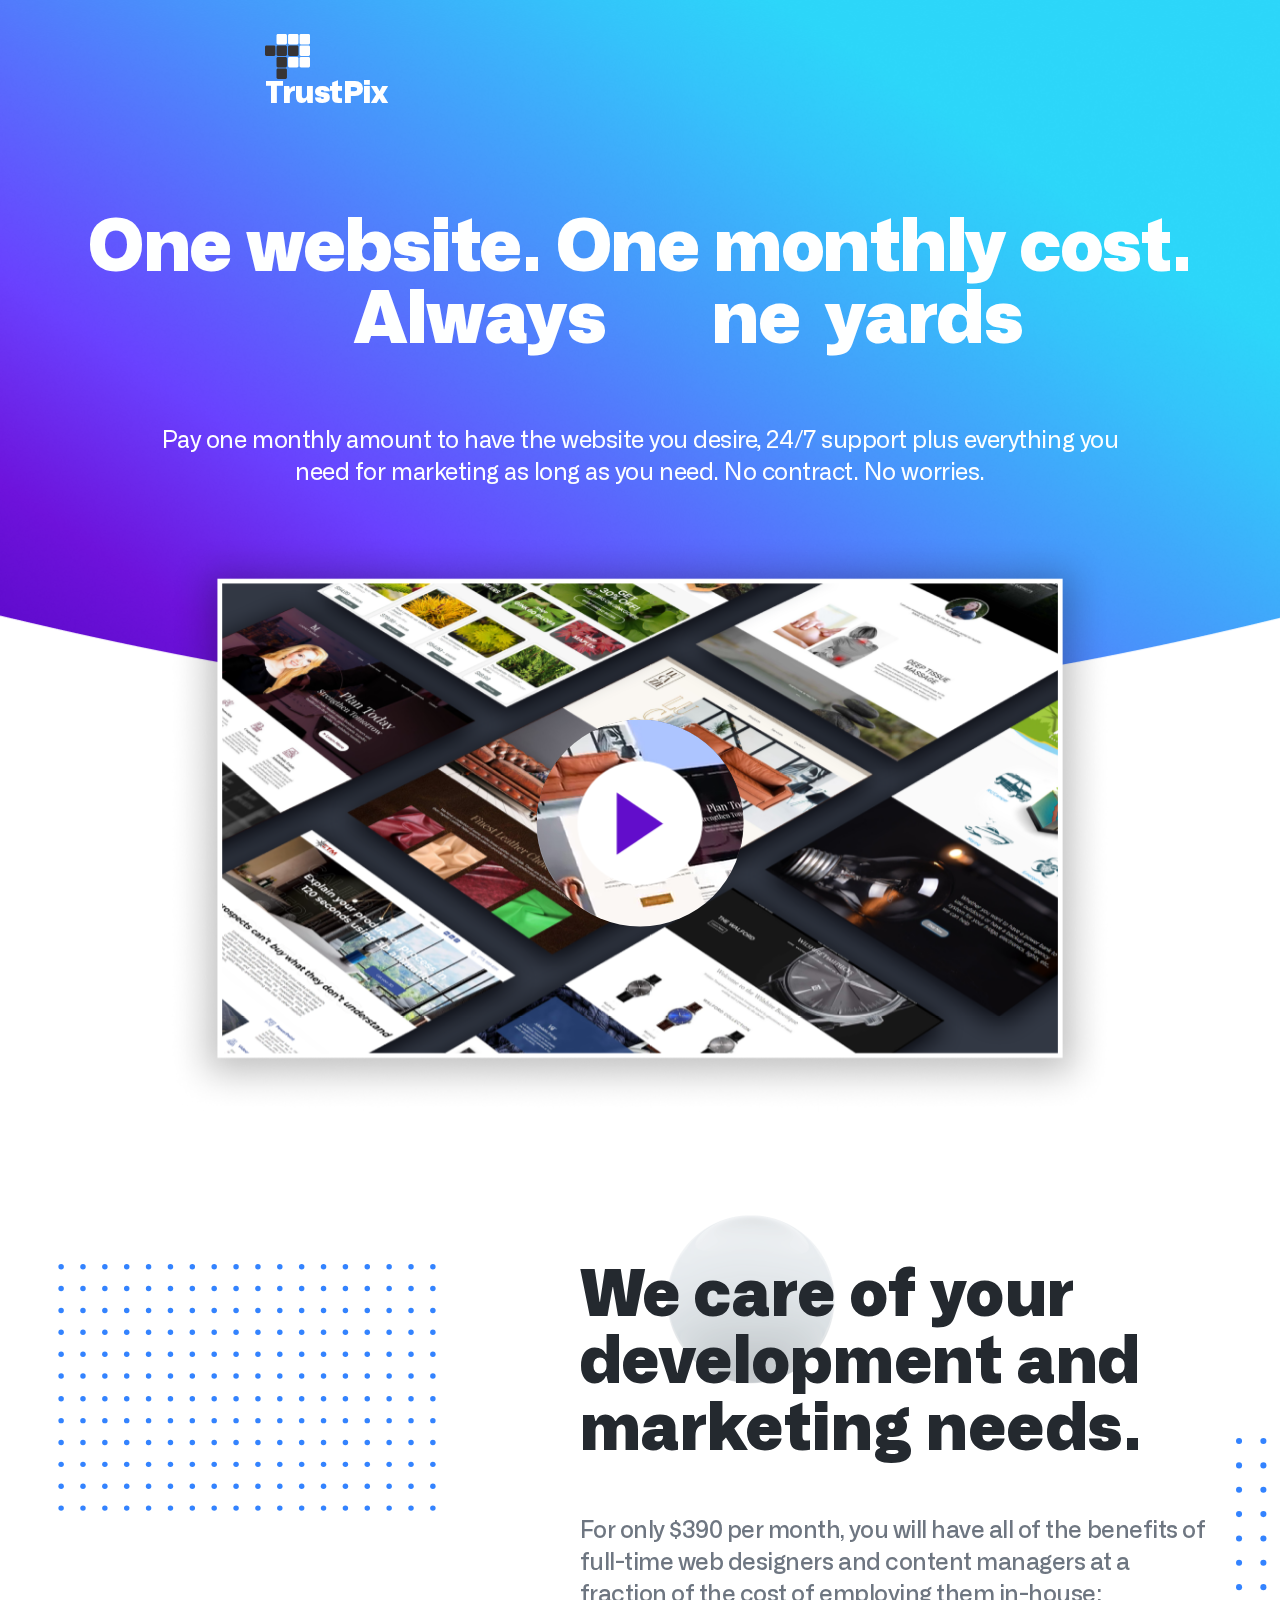
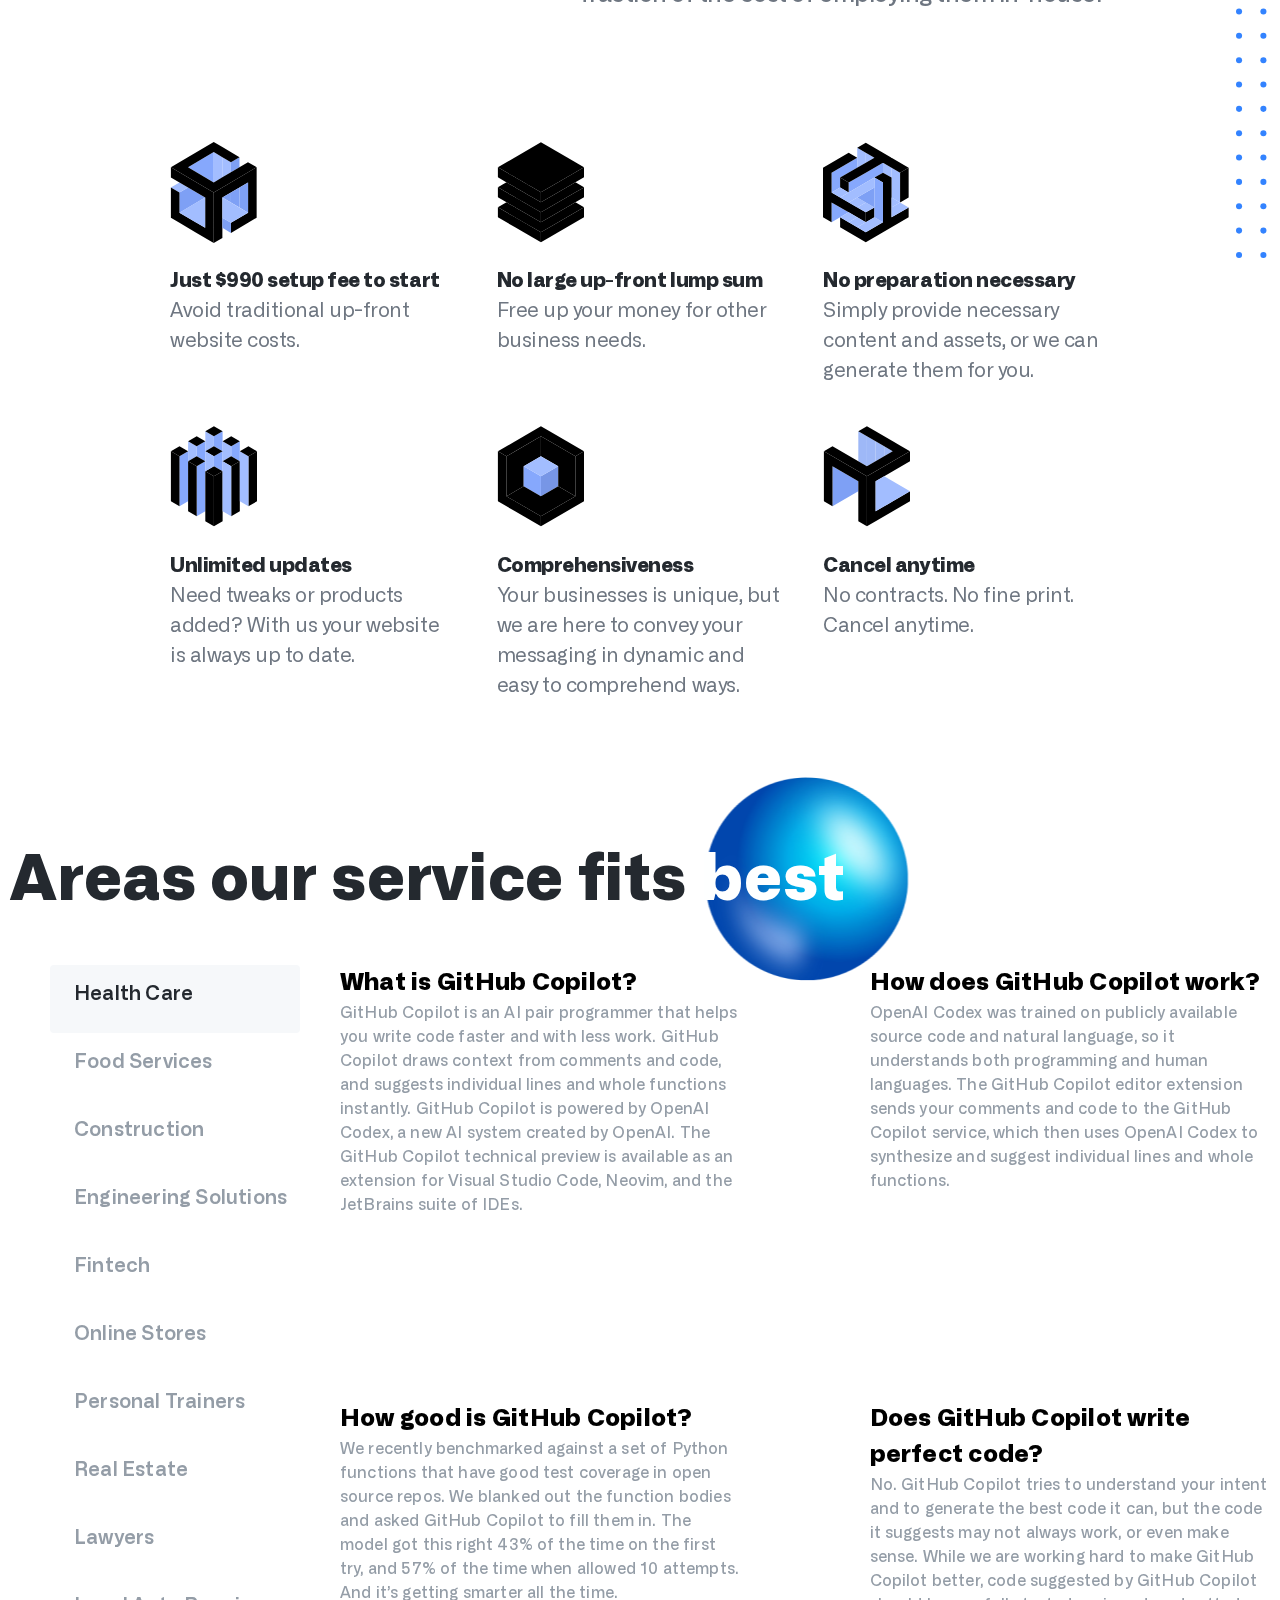
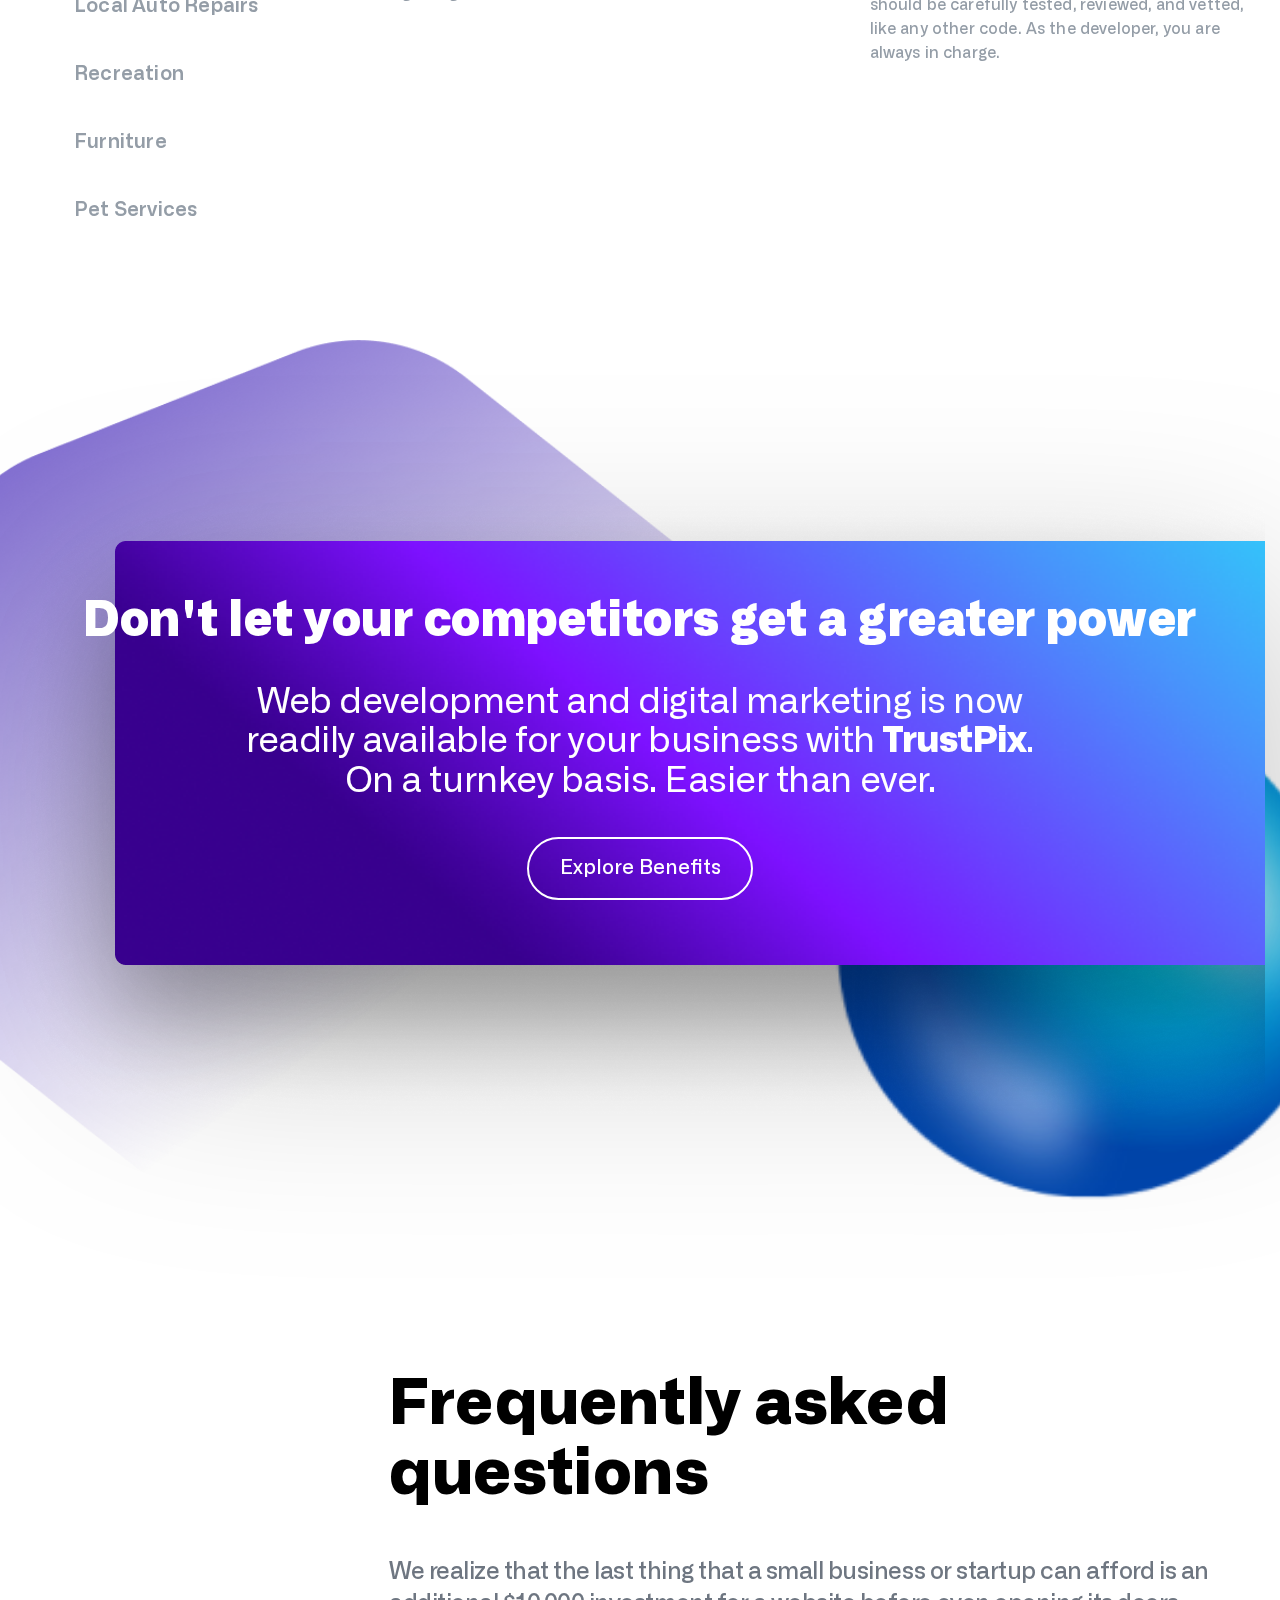
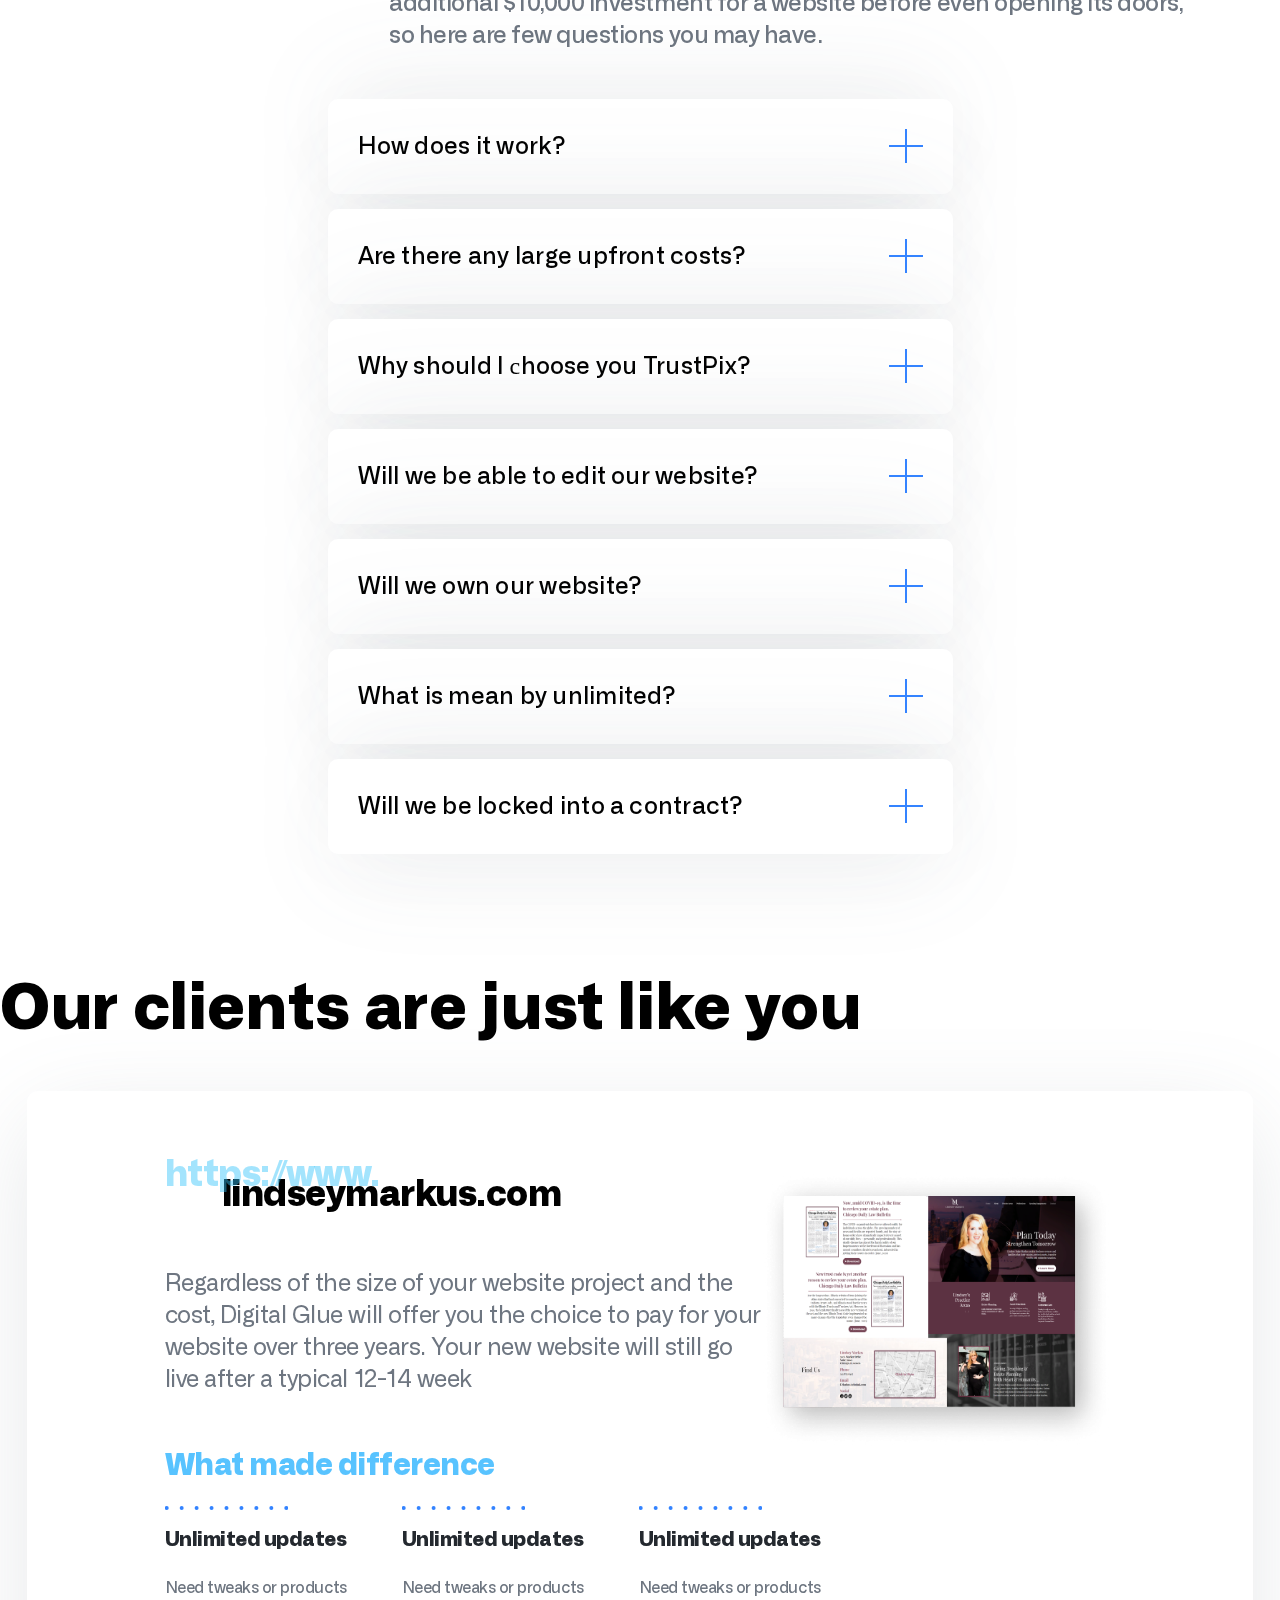
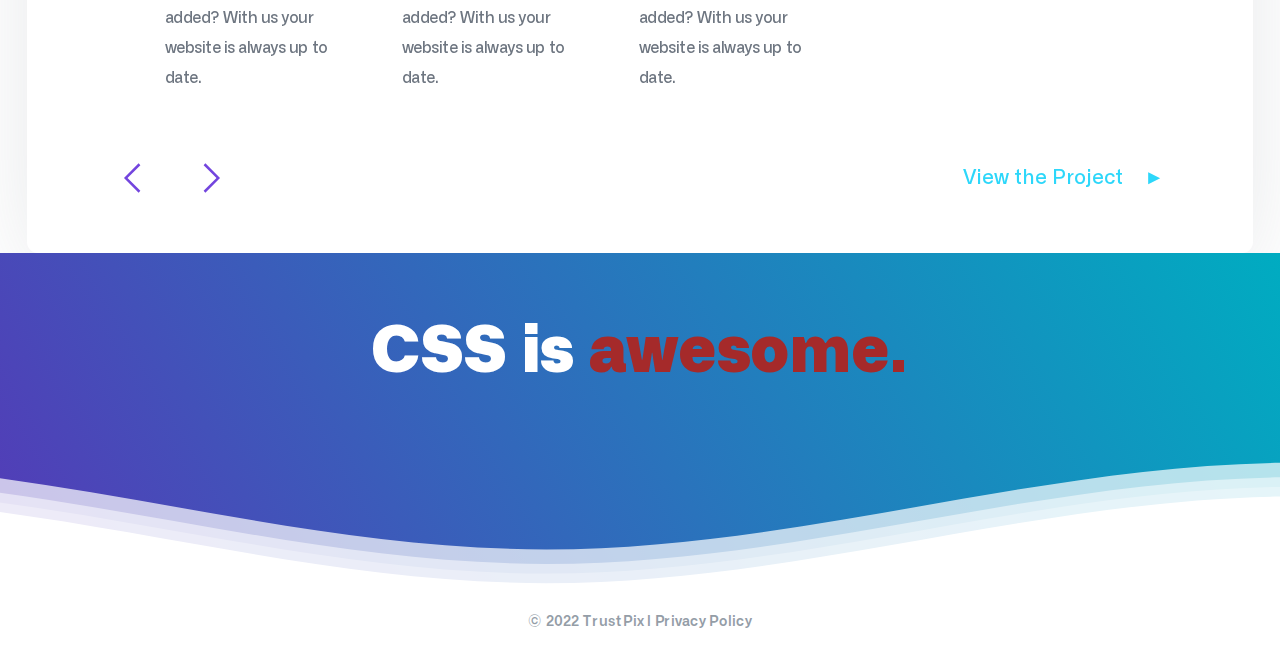
==== index.html @ edb2cc50 "dfghj" ====
<!DOCTYPE html>
<html lang="en">
  <head>
    <meta charset="UTF-8" />
    <meta http-equiv="X-UA-Compatible" content="IE=edge" />
    <meta name="viewport" content="width=device-width, initial-scale=1.0" />
    <title>Document</title>
    <link
      rel="stylesheet"
      href="https://cdnjs.cloudflare.com/ajax/libs/modern-normalize/0.6.0/modern-normalize.min.css"
    />
    <link rel="stylesheet" href="./css/main.min.css" />
  </head>
  <body>
    <header class="page-header">
      <div class="page-header__container">
        <div class="page-header__main-contain">
          <a href="./index.html" class="logo">
            <svg class="logo__icon" width="45" height="45">
              <use href="./images/icon.svg#icon-logo"></use>
            </svg>
            TrustPix
          </a>

          <div class="rotating-text">
            <h1 class="page-header__title">One website. One monthly cost.</h1>
            <p>
              <span class="word">The whole nine yards</span>
              <span class="word">Always close by</span>
              <span class="word">Smart, efficient and clean</span>
            </p>
          </div>
          <p class="page-header__text">
            Pay one monthly amount to have the website you desire, 24/7 support
            plus everything you need for marketing as long as you need. No
            contract. No worries.
          </p>
        </div>
      </div>
      <div class="loading illustration layers" data-speed="70">
        <div class="illustr">
          <img
            class="pleyer_img"
            src="./images/video1.png"
            alt="video"
            width="888"
            height="503"
          />
          <div class="marginator">
            <img class="btnImg" src="./images/btnPlay.png" alt="" />
            <div class="over_play" onclick="openVideo()"></div>
            <div class="p-wrapper">
              <div class="layer layer--overlay"></div>
              <div class="preview">
                <video
                  id="preview-video"
                  class="preview__video"
                  src="./video/play.m4v"
                  autoplay
                  loop
                  muted
                ></video>
                <!-- <div class="bg_play"></div> -->
                <div class="preview__inner">
                  <a class="player">
                    <div class="item">
                      <span class="item__play"> </span>
                    </div>
                  </a>
                </div>
              </div>
            </div>
          </div>
        </div>
      </div>
    </header>

    <main>
      <section class="description layer" data-speed="140">
        <div class="description__container">
          <div class="description__first">
            <img
              class="description__point-first"
              src="./images/points2.svg"
              alt=""
              width="420"
              height="247"
            />
            <!-- <svg class="description__point-first" width="16px" height="12px">
               <use href="./images/points1.svg"></use>
              </svg> -->
            <div class="description__text-contain">
              <h2 class="description__title">
                We care of your development and marketing needs.
              </h2>
              <p class="description__text">
                For only $390 per month, you will have all of the benefits of
                full-time web designers and content managers at a fraction of
                the cost of employing them in-house:
              </p>
            </div>
            <img
              class="description__point-sec"
              src="./images/points1.svg"
              alt=""
            />
            <!-- <svg class="description__point-sec"></svg> -->
          </div>
          <div class="description__list-contain">
            <ul class="description__list">
              <li class="description__item">
                <svg class="description__item__picture" width="87" height="101">
                  <use href="./images/icon.svg#icon-Group1"></use>
                </svg>
                <h3 class="description__item__title">
                  Just $990 setup fee to start
                </h3>
                <p class="description__item__text">
                  Avoid traditional up-front website costs.
                </p>
              </li>
              <li class="description__item">
                <svg class="description__item__picture" width="87" height="101">
                  <use href="./images/icon.svg#icon-Group2"></use>
                </svg>
                <h3 class="description__item__title">
                  No large up-front lump sum
                </h3>
                <p class="description__item__text">
                  Free up your money for other business needs.
                </p>
              </li>
              <li class="description__item">
                <svg class="description__item__picture" width="87" height="101">
                  <use href="./images/icon.svg#icon-Group3"></use>
                </svg>
                <h3 class="description__item__title">
                  No preparation necessary
                </h3>
                <p class="description__item__text">
                  Simply provide necessary content and assets, or we can
                  generate them for you.
                </p>
              </li>
              <li class="description__item">
                <svg class="description__item__picture" width="90" height="106">
                  <use href="./images/icon.svg#icon-Group4"></use>
                </svg>
                <h3 class="description__item__title">Unlimited updates</h3>
                <p class="description__item__text">
                  Need tweaks or products added? With us your website is always
                  up to date.
                </p>
              </li>
              <li class="description__item">
                <svg class="description__item__picture" width="87" height="101">
                  <use href="./images/icon.svg#icon-Group5"></use>
                </svg>
                <h3 class="description__item__title">Comprehensiveness</h3>
                <p class="description__item__text">
                  Your businesses is unique, but we are here to convey your
                  messaging in dynamic and easy to comprehend ways.
                </p>
              </li>
              <li class="description__item">
                <svg class="description__item__picture" width="87" height="101">
                  <use href="./images/icon.svg#icon-Group6"></use>
                </svg>
                <h3 class="description__item__title">Cancel anytime</h3>
                <p class="description__item__text">
                  No contracts. No fine print. Cancel anytime.
                </p>
              </li>
            </ul>
          </div>
        </div>
      </section>
      <section class="service">
        <div class="service__container">
          <h2 class="service__title">
            Areas our service fits <span>best</span>
          </h2>
          <div class="service__content">
            <ul class="service__list">
              <li id="Health" class="service__item service__item__current">
                Health Care
              </li>
              <li id="Food" class="service__item">Food Services</li>
              <li id="Construction" class="service__item">Construction</li>
              <li id="Engineering" class="service__item">
                Engineering Solutions
              </li>
              <li id="Fintech" class="service__item">Fintech</li>
              <li id="Online" class="service__item">Online Stores</li>
              <li id="Personal" class="service__item">Personal Trainers</li>
              <li id="Real" class="service__item">Real Estate</li>
              <li id="Lawyers" class="service__item">Lawyers</li>
              <li id="Local" class="service__item">Local Auto Repairs</li>
              <li id="Recreation" class="service__item">Recreation</li>
              <li id="Furniture" class="service__item">Furniture</li>
              <li id="Pet" class="service__item">Pet Services</li>
            </ul>
            <ul
              id="HealthList"
              class="service__content__list service__content__list__active"
            >
              <li class="service__content__item">
                <h3 class="service__content__title">What is GitHub Copilot?</h3>
                <p class="service__content__text">
                  GitHub Copilot is an AI pair programmer that helps you write
                  code faster and with less work. GitHub Copilot draws context
                  from comments and code, and suggests individual lines and
                  whole functions instantly. GitHub Copilot is powered by OpenAI
                  Codex, a new AI system created by OpenAI. The GitHub Copilot
                  technical preview is available as an extension for Visual
                  Studio Code, Neovim, and the JetBrains suite of IDEs.
                </p>
              </li>
              <li class="service__content__item">
                <h3 class="service__content__title">
                  How does GitHub Copilot work?
                </h3>
                <p class="service__content__text">
                  OpenAI Codex was trained on publicly available source code and
                  natural language, so it understands both programming and human
                  languages. The GitHub Copilot editor extension sends your
                  comments and code to the GitHub Copilot service, which then
                  uses OpenAI Codex to synthesize and suggest individual lines
                  and whole functions.
                </p>
              </li>
              <li class="service__content__item">
                <h3 class="service__content__title">
                  How good is GitHub Copilot?
                </h3>
                <p class="service__content__text">
                  We recently benchmarked against a set of Python functions that
                  have good test coverage in open source repos. We blanked out
                  the function bodies and asked GitHub Copilot to fill them in.
                  The model got this right 43% of the time on the first try, and
                  57% of the time when allowed 10 attempts. And it’s getting
                  smarter all the time.
                </p>
              </li>
              <li class="service__content__item">
                <h3 class="service__content__title">
                  Does GitHub Copilot write perfect code?
                </h3>
                <p class="service__content__text">
                  No. GitHub Copilot tries to understand your intent and to
                  generate the best code it can, but the code it suggests may
                  not always work, or even make sense. While we are working hard
                  to make GitHub Copilot better, code suggested by GitHub
                  Copilot should be carefully tested, reviewed, and vetted, like
                  any other code. As the developer, you are always in charge.
                </p>
              </li>
            </ul>
            <ul id="FoodList" class="service__content__list">
              <li class="service__content__item">
                <h3 class="service__content__title">What is GitHub Copilot?</h3>
                <p class="service__content__text">
                  GitHub Copilot is an AI pair programmer that helps you write
                  code faster and with less work. GitHub Copilot draws context
                  from comments and code, and suggests individual lines and
                  whole functions instantly. GitHub Copilot is powered by OpenAI
                  Codex, a new AI system created by OpenAI. The GitHub Copilot
                  technical preview is available as an extension for Visual
                  Studio Code, Neovim, and the JetBrains suite of IDEs.
                </p>
              </li>
            </ul>
            <ul id="ConstructionList" class="service__content__list">
              <li class="service__content__item">
                <h3 class="service__content__title">What is GitHub Copilot?</h3>
                <p class="service__content__text">
                  Gjjjjjjjjjjjjjjjjjjjjjjjjjjjjjjjjjjjjjjjjjjjjjjjjjjjjjjjjjjjjjjjjjjjjjjjjjjjjjjjjjjjjjjjjjjjjjjjjjjjjjjjjjjjjjjjjjjjjjjjjjjjjjjjjjjjjjjjjjjjjj
                  AI system created by OpenAI. The GitHub Copilot technical
                  preview is available as an extension for Visual Studio Code,
                  Neovim, and the JetBrains suite of IDEs.
                </p>
              </li>
            </ul>
            <ul id="EngineeringList" class="service__content__list">
              <li class="service__content__item">
                <h3 class="service__content__title">What is GitHub Copilot?</h3>
                <p class="service__content__text">
                  Gjjjjjjjjjjjjjjjjjjjjjjjjjjjjjjjjjjjjjjjjjjjjjjjjjjjjjjjjjjjjjjjjjjjjjjjjjjjjjjjjjjjjjjjjjjjjjjjjjjjjjjjjjjjjjjjjjjjjjjjjjjjjjjjjjjjjjjjjjjjjj
                  AI system created by OpenAI. The GitHub Copilot technical
                  preview is available as an extension for Visual Studio Code,
                  Neovim, and the JetBrains suite of IDEs.
                </p>
              </li>
            </ul>
            <ul id="FintechList" class="service__content__list">
              <li class="service__content__item">
                <h3 class="service__content__title">What is GitHub Copilot?</h3>
                <p class="service__content__text"></p>
              </li>
            </ul>
            <ul id="OnlineList" class="service__content__list">
              <li class="service__content__item">
                <h3 class="service__content__title">What is GitHub Copilot?</h3>
                <p class="service__content__text"></p>
              </li>
            </ul>
            <ul id="PersonalList" class="service__content__list">
              <li class="service__content__item">
                <h3 class="service__content__title">What is GitHub Copilot?</h3>
                <p class="service__content__text"></p>
              </li>
            </ul>
            <ul id="RealList" class="service__content__list">
              <li class="service__content__item">
                <h3 class="service__content__title">What is GitHub Copilot?</h3>
                <p class="service__content__text"></p>
              </li>
            </ul>
            <ul id="LawyersList" class="service__content__list">
              <li class="service__content__item">
                <h3 class="service__content__title">What is GitHub Copilot?</h3>
                <p class="service__content__text"></p>
              </li>
            </ul>
            <ul id="LocalList" class="service__content__list">
              <li class="service__content__item">
                <h3 class="service__content__title">What is GitHub Copilot?</h3>
                <p class="service__content__text"></p>
              </li>
            </ul>
            <ul id="RecreationList" class="service__content__list">
              <li class="service__content__item">
                <h3 class="service__content__title">What is GitHub Copilot?</h3>
                <p class="service__content__text"></p>
              </li>
            </ul>
            <ul id="FurnitureList" class="service__content__list">
              <li class="service__content__item">
                <h3 class="service__content__title">What is GitHub Copilot?</h3>
                <p class="service__content__text"></p>
              </li>
            </ul>
            <ul id="PetList" class="service__content__list">
              <li class="service__content__item">
                <h3 class="service__content__title">What is GitHub Copilot?</h3>
                <p class="service__content__text"></p>
              </li>
            </ul>
          </div>
        </div>
      </section>
      <section class="competitors">
        <div class="competitors__container">
          <div class="competitors__baner">
            <h2 class="competitors_title">
              Don't let your competitors get a greater power
            </h2>
            <p class="competitors__text">
              Web development and digital marketing is now readily available for
              your business with <span>TrustPix</span>. On a turnkey basis.
              Easier than ever.
            </p>
            <button class="competitors__btn">Explore Benefits</button>
          </div>
        </div>
        <div class="banner__overlay"></div>
      </section>
      <section class="questions">
        <div class="questions__container">
          <div class="questions__text-contain">
            <h2 class="questions__title">Frequently asked questions</h2>
            <p class="questions__text">
              We realize that the last thing that a small business or startup
              can afford is an additional $10,000 investment for a website
              before even opening its doors, so here are few questions you may
              have.
            </p>
          </div>
          <ul class="questions__list">
            <li class="questions__item">
              <div class="questions__item__btn-contain">
                <h3 class="questions__item__text">How does it work?</h3>
                <button class="questions__item__btn">
                  <img
                    class="questions__item__btn__icon"
                    width="34"
                    height="34"
                    src="./images/Group_99.svg"
                    alt="btn"
                  />
                </button>
              </div>
              <p class="questions__item__content">
                Regardless of the size of your website project and the cost,
                Digital Glue will offer you the choice to pay for your website
                over three years. Your new website will still go live after a
                typical 12-14 week project timeline, but you have the option to
                spread payment over a three year period.
              </p>
            </li>
            <li class="questions__item">
              <div class="questions__item__btn-contain">
                <h3 class="questions__item__text">
                  Are there any large upfront costs?
                </h3>
                <button class="questions__item__btn">
                  <img
                    class="questions__item__btn__icon"
                    width="34"
                    height="34"
                    src="./images/Group_99.svg"
                    alt="btn"
                  />
                </button>
              </div>
              <p class="questions__item__content">
                There are no surprise upfront costs. All we ask in the first
                month is a one-off additional fee of 100% your first monthly
                payment. This is to cover our time and associated costs to set
                up the contract, billing schedule and project planning.
              </p>
            </li>
            <li class="questions__item">
              <div class="questions__item__btn-contain">
                <h3 class="questions__item__text">
                  Why should I сhoose you TrustPix?
                </h3>
                <button class="questions__item__btn">
                  <img
                    class="questions__item__btn__icon"
                    width="34"
                    height="34"
                    src="./images/Group_99.svg"
                    alt="btn"
                  />
                </button>
              </div>
              <p class="questions__item__content">
                Selecting a web design company can be a difficult task because
                of complexity, and also some companies add unexpected hidden
                costs throughout the process. With TrustPix you could get
                everything you need, including marketing services, for a
                fraction of the regular industry price.
              </p>
            </li>
            <li class="questions__item">
              <div class="questions__item__btn-contain">
                <h3 class="questions__item__text">
                  Will we be able to edit our website?
                </h3>
                <button class="questions__item__btn">
                  <img
                    class="questions__item__btn__icon"
                    width="34"
                    height="34"
                    src="./images/Group_99.svg"
                    alt="btn"
                  />
                </button>
              </div>
              <p class="questions__item__content">
                Yes. But why should you? Unlimited edits are included in our
                monthly plans. Simply shoot us a message, and we'll make your
                updates for you.
              </p>
            </li>
            <li class="questions__item">
              <div class="questions__item__btn-contain">
                <h3 class="questions__item__text">Will we own our website?</h3>
                <button class="questions__item__btn">
                  <img
                    class="questions__item__btn__icon"
                    width="34"
                    height="34"
                    src="./images/Group_99.svg"
                    alt="btn"
                  />
                </button>
              </div>
              <p class="questions__item__content">
                Yes! Unlike Wix and other DIY website builders, you own your
                website. Should you decide to cancel your subscription further
                down the road, we can export your data and we'll even set it up
                on your new host if you need us to. Plus, you own all rights to
                the provided designs and content.
              </p>
            </li>
            <li class="questions__item">
              <div class="questions__item__btn-contain">
                <h3 class="questions__item__text">
                  What is mean by unlimited?
                </h3>
                <button class="questions__item__btn">
                  <img
                    class="questions__item__btn__icon"
                    width="34"
                    height="34"
                    src="./images/Group_99.svg"
                    alt="btn"
                  />
                </button>
              </div>
              <p class="questions__item__content">
                Yes! Unlike Wix and other DIY website builders, you own your
                website. Should you decide to cancel your subscription further
                down the road, we can export your data and we'll even set it up
                on your new host if you need us to. Plus, you own all rights to
                the provided designs and content.
              </p>
            </li>
            <li class="questions__item">
              <div class="questions__item__btn-contain">
                <h3 class="questions__item__text">
                  Will we be locked into a contract?
                </h3>
                <button class="questions__item__btn">
                  <img
                    class="questions__item__btn__icon"
                    width="34"
                    height="34"
                    src="./images/Group_99.svg"
                    alt="btn"
                  />
                </button>
              </div>
              <p class="questions__item__content">
                No. Our plans are paid monthly, with the first payment delayed
                30 days from when you complete the activation process. We make
                it simple to start and stop your service at any time.
              </p>
            </li>
          </ul>
        </div>
      </section>
      <section class="clients">
        <div class="clients__container">
          <h2 class="questions__title">Our clients are just like you</h2>
          <div class="clients__baner">
            <div class="slider">
              <div class="client__slide" data-src="https://lindseymarkus.com">
                <div class="clients__baner__content">
                  <div class="clients__baner__text-contain">
                    <a
                      class="clients__baner__link"
                      href="https://lindseymarkus.com"
                      >lindseymarkus.com</a
                    >
                    <p class="clients__baner__description">
                      Regardless of the size of your website project and the cost,
                      Digital Glue will offer you the choice to pay for your
                      website over three years. Your new website will still go
                      live after a typical 12-14 week
                    </p>
                    <h3 class="clients__baner__title">What made difference</h3>
                  </div>
                  <div class="img__container" id="img_container">
                    <img
                      class="animate-img first-img"
                      src="./images/img11.png"
                      alt="baner1"
                      width="423"
                      height="275"
                    />
                    <img
                      class="animate-img sec-img"
                      src="./images/img12.png"
                      alt="baner2"
                    />
                  </div>
                </div>
  
                <ul class="clients__list">
                  <li class="clients__item">
                    <h4 class="clients__item__name">Unlimited updates</h4>
                    <p class="clients__item__descriptions">
                      Need tweaks or products added? With us your website is
                      always up to date.
                    </p>
                  </li>
                  <li class="clients__item">
                    <h4 class="clients__item__name">Unlimited updates</h4>
                    <p class="clients__item__descriptions">
                      Need tweaks or products added? With us your website is
                      always up to date.
                    </p>
                  </li>
                  <li class="clients__item">
                    <h4 class="clients__item__name">Unlimited updates</h4>
                    <p class="clients__item__descriptions">
                      Need tweaks or products added? With us your website is
                      always up to date.
                    </p>
                  </li>
                </ul>
              </div>
              <div class="client__slide" data-src="https://wilshiretime.com">
                <div class="clients__baner__content">
                  <div class="clients__baner__text-contain">
                    <a 
                      class="clients__baner__link"
                      href="https://wilshiretime.com"
                      >wilshiretime.com</a
                    >
                    <p class="clients__baner__description">
                      Regardless of the size of your website project and the cost,
                      Digital Glue will offer you the choice to pay for your
                      website over three years. Your new website will still go
                      live after a typical 12-14 week
                    </p>
                    <h3 class="clients__baner__title">What made difference</h3>
                  </div>
                  <div class="img__container" id="img_container">
                    <img
                      class="animate-img first-img"
                      src="./images/img21.png"
                      alt="baner1"
                      width="423"
                      height="275"
                    />
                    <img
                      class="animate-img sec-img"
                      src="./images/img22.png"
                      alt="baner2"
                    />
                  </div>
                </div>
  
                <ul class="clients__list">
                  <li class="clients__item">
                    <h4 class="clients__item__name">Unlimited updates</h4>
                    <p class="clients__item__descriptions">
                      Need tweaks or products added? With us your website is
                      always up to date.
                    </p>
                  </li>
                  <li class="clients__item">
                    <h4 class="clients__item__name">Unlimited updates</h4>
                    <p class="clients__item__descriptions">
                      Need tweaks or products added? With us your website is
                      always up to date.
                    </p>
                  </li>
                  <li class="clients__item">
                    <h4 class="clients__item__name">Unlimited updates</h4>
                    <p class="clients__item__descriptions">
                      Need tweaks or products added? With us your website is
                      always up to date.
                    </p>
                  </li>
                </ul>
              </div>
              <div class="client__slide" data-src="https://mysolarbrick.com">
                <div class="clients__baner__content">
                  <div class="clients__baner__text-contain">
                    <a
                      class="clients__baner__link"
                      href="https://mysolarbrick.com"
                      >mysolarbrick.com</a
                    >
                    <p class="clients__baner__description">
                      Regardless of the size of your website project and the cost,
                      Digital Glue will offer you the choice to pay for your
                      website over three years. Your new website will still go
                      live after a typical 12-14 week
                    </p>
                    <h3 class="clients__baner__title">What made difference</h3>
                  </div>
                  <div class="img__container" id="img_container">
                    <img
                      class="animate-img first-img"
                      src="./images/img31.png"
                      alt="baner1"
                      width="423"
                      height="275"
                    />
                    <img
                      class="animate-img sec-img"
                      src="./images/img32.png"
                      alt="baner2"
                    />
                  </div>
                </div>
  
                <ul class="clients__list">
                  <li class="clients__item">
                    <h4 class="clients__item__name">Unlimited updates</h4>
                    <p class="clients__item__descriptions">
                      Need tweaks or products added? With us your website is
                      always up to date.
                    </p>
                  </li>
                  <li class="clients__item">
                    <h4 class="clients__item__name">Unlimited updates</h4>
                    <p class="clients__item__descriptions">
                      Need tweaks or products added? With us your website is
                      always up to date.
                    </p>
                  </li>
                  <li class="clients__item">
                    <h4 class="clients__item__name">Unlimited updates</h4>
                    <p class="clients__item__descriptions">
                      Need tweaks or products added? With us your website is
                      always up to date.
                    </p>
                  </li>
                </ul>
               
              </div>
              <div class="client__slide" data-src="https://romamassage.me">
                <div class="clients__baner__content">
                  <div class="clients__baner__text-contain">
                    <a 
                      class="clients__baner__link"
                      href="https://romamassage.me"
                      >romamassage.me</a
                    >
                    <p class="clients__baner__description">
                      Regardless of the size of your website project and the cost,
                      Digital Glue will offer you the choice to pay for your
                      website over three years. Your new website will still go
                      live after a typical 12-14 week
                    </p>
                    <h3 class="clients__baner__title">What made difference</h3>
                  </div>
                  <div class="img__container" id="img_container">
                    <img
                      class="animate-img first-img"
                      src="./images/img41.png"
                      alt="baner1"
                      width="423"
                      height="275"
                    />
                    <img
                      class="animate-img sec-img"
                      src="./images/img42.png"
                      alt="baner2"
                    />
                  </div>
                </div>
  
                <ul class="clients__list">
                  <li class="clients__item">
                    <h4 class="clients__item__name">Unlimited updates</h4>
                    <p class="clients__item__descriptions">
                      Need tweaks or products added? With us your website is
                      always up to date.
                    </p>
                  </li>
                  <li class="clients__item">
                    <h4 class="clients__item__name">Unlimited updates</h4>
                    <p class="clients__item__descriptions">
                      Need tweaks or products added? With us your website is
                      always up to date.
                    </p>
                  </li>
                  <li class="clients__item">
                    <h4 class="clients__item__name">Unlimited updates</h4>
                    <p class="clients__item__descriptions">
                      Need tweaks or products added? With us your website is
                      always up to date.
                    </p>
                  </li>
                </ul>
              </div>
              <div class="client__slide" data-src="https://wilshiretime.com">
                <div class="clients__baner__content">
                  <div class="clients__baner__text-contain">
                    <a
                      class="clients__baner__link"
                      href="https://wilshiretime.com"
                      >wilshiretime.com</a
                    >
                    <p class="clients__baner__description">
                      Regardless of the size of your website project and the cost,
                      Digital Glue will offer you the choice to pay for your
                      website over three years. Your new website will still go
                      live after a typical 12-14 week
                    </p>
                    <h3 class="clients__baner__title">What made difference</h3>
                  </div>
                  <div class="img__container" id="img_container">
                    <img
                      class="animate-img first-img"
                      src="./images/img31.png"
                      alt="baner1"
                      width="423"
                      height="275"
                    />
                    <img
                      class="animate-img sec-img"
                      src="./images/img32.png"
                      alt="baner2"
                    />
                  </div>
                </div>
  
                <ul class="clients__list">
                  <li class="clients__item">
                    <h4 class="clients__item__name">Unlimited updates</h4>
                    <p class="clients__item__descriptions">
                      Need tweaks or products added? With us your website is
                      always up to date.
                    </p>
                  </li>
                  <li class="clients__item">
                    <h4 class="clients__item__name">Unlimited updates</h4>
                    <p class="clients__item__descriptions">
                      Need tweaks or products added? With us your website is
                      always up to date.
                    </p>
                  </li>
                  <li class="clients__item">
                    <h4 class="clients__item__name">Unlimited updates</h4>
                    <p class="clients__item__descriptions">
                      Need tweaks or products added? With us your website is
                      always up to date.
                    </p>
                  </li>
                </ul>
               
              </div>
            </div>
            

            <div class="clients__btn-contain">
              <div class="clients__slide__btn-contain">
                <button class="slider__btn __pre" onclick="minusSlide()">
                  <svg
                    width="18"
                    height="30"
                    viewBox="0 0 18 30"
                    fill="none"
                    xmlns="http://www.w3.org/2000/svg"
                  >
                    <path
                      d="M17.3838 27.866L15.616 29.6338L0.98214 14.9999L15.616 0.365959L17.3838 2.13373L4.51866 14.9999L17.3838 27.866Z"
                      fill="#7345DE"
                    />
                  </svg>
                </button>
                <button class="slider__btn __next" onclick="plusSlide()">
                  <svg
                    width="18"
                    height="30"
                    viewBox="0 0 18 30"
                    fill="none"
                    xmlns="http://www.w3.org/2000/svg"
                  >
                    <path
                      d="M17.3838 27.866L15.616 29.6338L0.98214 14.9999L15.616 0.365959L17.3838 2.13373L4.51866 14.9999L17.3838 27.866Z"
                      fill="#7345DE"
                    />
                  </svg>
                </button>
              </div>
              <button class="prog__btn">
                <a id='progLink' href=""
                  >View the Project <span> &#9658; </span></a
                >
              </button>
            </div>
          </div>
        </div>
      </section>
    </main>

    <footer class="footer">
      <!--Hey! This is the original version
of Simple CSS Waves-->

      <div class="footter__contain">
        <!--Content before waves-->
        <div class="inner-footer flex">
          <!--Just the logo.. Don't mind this-->

          <h2 class="footer__title">CSS is <span>awesome.</span></h2>
        </div>

        <!--Waves Container-->
        <div>
          <svg
            class="waves"
            xmlns="http://www.w3.org/2000/svg"
            xmlns:xlink="http://www.w3.org/1999/xlink"
            viewBox="0 24 150 28"
            preserveAspectRatio="none"
            shape-rendering="auto"
          >
            <defs>
              <path
                id="gentle-wave"
                d="M-160 44c30 0 58-18 88-18s 58 18 88 18 58-18 88-18 58 18 88 18 v44h-352z"
              />
            </defs>
            <g class="parallax">
              <use
                xlink:href="#gentle-wave"
                x="48"
                y="0"
                fill="rgba(255,255,255,0.7"
              />
              <use
                xlink:href="#gentle-wave"
                x="48"
                y="3"
                fill="rgba(255,255,255,0.5)"
              />
              <use
                xlink:href="#gentle-wave"
                x="48"
                y="5"
                fill="rgba(255,255,255,0.3)"
              />
              <use xlink:href="#gentle-wave" x="48" y="7" fill="#fff" />
            </g>
          </svg>
        </div>
        <!--Waves end-->
      </div>
      <!--Header ends-->

      <!--Content starts-->
      <div class="content flex">
        <p class="footer__desc">© 2022 TrustPix l Privacy Policy</p>
      </div>
      <!--Content ends-->
    </footer>

    <div class="videoYoutube">
      <div class="fon" onclick="closeVideo()"></div>
      <div class="videoWithYoutube"></div>
      <p onclick="closeVideo()">&#10005;</p>
    </div>
    <script src="./js/mainText.js"></script>
    <script src="./js/castom.js"></script>
    <script src="./js/openVideo.js"></script>
  </body>
</html>
---- css/main.min.css ----
@font-face{font-family:'Alliance No.1';src:url("../fonts/AllianceNo1-Light.eot");src:local("AllianceNo.1-Light"),url("../fonts/AllianceNo1-Light.eot?#iefix") format("embedded-opentype"),url("../fonts/AllianceNo1-Light.woff2") format("woff2"),url("../fonts/AllianceNo1-Light.woff") format("woff"),url("../fonts/AllianceNo1-Light.ttf") format("truetype");font-weight:300;font-style:normal;font-display:swap}@font-face{font-family:'Alliance No.1';src:url("../fonts/AllianceNo1-Black.eot");src:local("AllianceNo.1-Black"),url("../fonts/AllianceNo1-Black.eot?#iefix") format("embedded-opentype"),url("../fonts/AllianceNo1-Black.woff2") format("woff2"),url("../fonts/AllianceNo1-Black.woff") format("woff"),url("../fonts/AllianceNo1-Black.ttf") format("truetype");font-weight:900;font-style:normal;font-display:swap}@font-face{font-family:'Alliance No.1';src:url("../fonts/AllianceNo1-ExtraBoldItalic.eot");src:local("AllianceNo.1-ExtraBoldItalic"),url("../fonts/AllianceNo1-ExtraBoldItalic.eot?#iefix") format("embedded-opentype"),url("../fonts/AllianceNo1-ExtraBoldItalic.woff2") format("woff2"),url("../fonts/AllianceNo1-ExtraBoldItalic.woff") format("woff"),url("../fonts/AllianceNo1-ExtraBoldItalic.ttf") format("truetype");font-weight:bold;font-style:italic;font-display:swap}@font-face{font-family:'Alliance No.1';src:url("../fonts/AllianceNo1-BlackItalic.eot");src:local("AllianceNo.1-BlackItalic"),url("../fonts/AllianceNo1-BlackItalic.eot?#iefix") format("embedded-opentype"),url("../fonts/AllianceNo1-BlackItalic.woff2") format("woff2"),url("../fonts/AllianceNo1-BlackItalic.woff") format("woff"),url("../fonts/AllianceNo1-BlackItalic.ttf") format("truetype");font-weight:900;font-style:italic;font-display:swap}@font-face{font-family:'Alliance No.1';src:url("../fonts/AllianceNo1-BoldItalic.eot");src:local("AllianceNo.1-BoldItalic"),url("../fonts/AllianceNo1-BoldItalic.eot?#iefix") format("embedded-opentype"),url("../fonts/AllianceNo1-BoldItalic.woff2") format("woff2"),url("../fonts/AllianceNo1-BoldItalic.woff") format("woff"),url("../fonts/AllianceNo1-BoldItalic.ttf") format("truetype");font-weight:bold;font-style:italic;font-display:swap}@font-face{font-family:'Alliance No.1';src:url("../fonts/AllianceNo1-Bold.eot");src:local("AllianceNo.1-Bold"),url("../fonts/AllianceNo1-Bold.eot?#iefix") format("embedded-opentype"),url("../fonts/AllianceNo1-Bold.woff2") format("woff2"),url("../fonts/AllianceNo1-Bold.woff") format("woff"),url("../fonts/AllianceNo1-Bold.ttf") format("truetype");font-weight:bold;font-style:normal;font-display:swap}@font-face{font-family:'Alliance No.1';src:url("../fonts/AllianceNo1-ExtraBold.eot");src:local("AllianceNo.1-ExtraBold"),url("../fonts/AllianceNo1-ExtraBold.eot?#iefix") format("embedded-opentype"),url("../fonts/AllianceNo1-ExtraBold.woff2") format("woff2"),url("../fonts/AllianceNo1-ExtraBold.woff") format("woff"),url("../fonts/AllianceNo1-ExtraBold.ttf") format("truetype");font-weight:bold;font-style:normal;font-display:swap}@font-face{font-family:'Alliance No.2';src:url("../fonts/AllianceNo2-Light.eot");src:local("AllianceNo.2-Light"),url("../fonts/AllianceNo2-Light.eot?#iefix") format("embedded-opentype"),url("../fonts/AllianceNo2-Light.woff2") format("woff2"),url("../fonts/AllianceNo2-Light.woff") format("woff"),url("../fonts/AllianceNo2-Light.ttf") format("truetype");font-weight:300;font-style:normal;font-display:swap}@font-face{font-family:'Alliance No.1';src:url("../fonts/AllianceNo1-RegularItalic.eot");src:local("AllianceNo.1-RegularItalic"),url("../fonts/AllianceNo1-RegularItalic.eot?#iefix") format("embedded-opentype"),url("../fonts/AllianceNo1-RegularItalic.woff2") format("woff2"),url("../fonts/AllianceNo1-RegularItalic.woff") format("woff"),url("../fonts/AllianceNo1-RegularItalic.ttf") format("truetype");font-weight:normal;font-style:italic;font-display:swap}@font-face{font-family:'Alliance No.1';src:url("../fonts/AllianceNo1-LightItalic.eot");src:local("AllianceNo.1-LightItalic"),url("../fonts/AllianceNo1-LightItalic.eot?#iefix") format("embedded-opentype"),url("../fonts/AllianceNo1-LightItalic.woff2") format("woff2"),url("../fonts/AllianceNo1-LightItalic.woff") format("woff"),url("../fonts/AllianceNo1-LightItalic.ttf") format("truetype");font-weight:300;font-style:italic;font-display:swap}@font-face{font-family:'Alliance No.1';src:url("../fonts/AllianceNo1-SemiBold.eot");src:local("AllianceNo.1-SemiBold"),url("../fonts/AllianceNo1-SemiBold.eot?#iefix") format("embedded-opentype"),url("../fonts/AllianceNo1-SemiBold.woff2") format("woff2"),url("../fonts/AllianceNo1-SemiBold.woff") format("woff"),url("../fonts/AllianceNo1-SemiBold.ttf") format("truetype");font-weight:600;font-style:normal;font-display:swap}@font-face{font-family:'Alliance No.1';src:url("../fonts/AllianceNo1-Regular.eot");src:local("AllianceNo.1-Regular"),url("../fonts/AllianceNo1-Regular.eot?#iefix") format("embedded-opentype"),url("../fonts/AllianceNo1-Regular.woff2") format("woff2"),url("../fonts/AllianceNo1-Regular.woff") format("woff"),url("../fonts/AllianceNo1-Regular.ttf") format("truetype");font-weight:normal;font-style:normal;font-display:swap}@font-face{font-family:'Alliance No.1';src:url("../fonts/AllianceNo1-SemiBoldItalic.eot");src:local("AllianceNo.1-SemiBoldItalic"),url("../fonts/AllianceNo1-SemiBoldItalic.eot?#iefix") format("embedded-opentype"),url("../fonts/AllianceNo1-SemiBoldItalic.woff2") format("woff2"),url("../fonts/AllianceNo1-SemiBoldItalic.woff") format("woff"),url("../fonts/AllianceNo1-SemiBoldItalic.ttf") format("truetype");font-weight:600;font-style:italic;font-display:swap}@font-face{font-family:'Alliance No.1';src:url("../fonts/AllianceNo1-Medium.eot");src:local("AllianceNo.1-Medium"),url("../fonts/AllianceNo1-Medium.eot?#iefix") format("embedded-opentype"),url("../fonts/AllianceNo1-Medium.woff2") format("woff2"),url("../fonts/AllianceNo1-Medium.woff") format("woff"),url("../fonts/AllianceNo1-Medium.ttf") format("truetype");font-weight:500;font-style:normal;font-display:swap}@font-face{font-family:'Alliance No.1';src:url("../fonts/AllianceNo1-MediumItalic.eot");src:local("AllianceNo.1-MediumItalic"),url("../fonts/AllianceNo1-MediumItalic.eot?#iefix") format("embedded-opentype"),url("../fonts/AllianceNo1-MediumItalic.woff2") format("woff2"),url("../fonts/AllianceNo1-MediumItalic.woff") format("woff"),url("../fonts/AllianceNo1-MediumItalic.ttf") format("truetype");font-weight:500;font-style:italic;font-display:swap}html{-webkit-box-sizing:border-box;box-sizing:border-box}*,*::before,*::after{-webkit-box-sizing:inherit;box-sizing:inherit}body{color:#24292F;font-family:"Alliance No.1";letter-spacing:-0.03em;margin:0;padding:0}h1,h2,h3,h4,h5,h6,p{margin:0;padding:0}img{display:block;max-width:100%;height:auto}li{list-style:none;padding:0;margin:0}.visually-hidden{position:absolute;width:1px;height:1px;margin:-1px;padding:0;overflow:hidden;border:0;clip:rect(0 0 0 0)}button{cursor:pointer;-webkit-transition:400ms;transition:400ms}a{text-decoration:none;width:-webkit-max-content;width:-moz-max-content;width:max-content;margin:0 auto;font-family:"Alliance No.1";cursor:pointer;-webkit-transition:400ms;transition:400ms}.page-header,.page-header__container,.page-header__main-contain,.page-header__title,.page-header__text,.illustration,.illustr,.description,.description__container,.service,.service__container,.competitors,.competitors__container,.questions,.questions__container{margin-right:auto;margin-left:auto}.page-header{max-width:100vw}.page-header__container{height:707px;background-image:url("../images/headbbgimg.png");background-size:cover;background-position:center;position:sticky;position:-webkit-sticky;width:100%;padding-top:34px;top:0}.page-header__main-contain{max-width:1600px;width:100%;padding:0 15px 0 15px}.logo{color:#fff;font-weight:800;font-size:30px;line-height:0.8;padding:0;margin:0;padding-left:250px;display:-webkit-box;display:-ms-flexbox;display:flex;-ms-flex-wrap:nowrap;flex-wrap:nowrap;-webkit-box-pack:center;-ms-flex-pack:center;justify-content:center;-webkit-box-align:center;-ms-flex-align:center;align-items:center;width:100px}.logo>p{width:100%}.logo__icon{padding:0;margin:0;display:inline-block;width:45px;height:45px}.page-header__title{margin-top:108px;color:#FEFFFF;font-weight:800;font-style:normal;font-size:96px;line-height:1;text-align:center;max-width:1600px}@media screen and (max-width: 1500px){.page-header__title{font-size:72px}}.page-header__text{margin-top:140px;color:#FEFFFF;font-weight:400;font-size:24px;line-height:133%;text-align:center;max-width:990px}.rotating-text p{position:relative;display:-webkit-box;display:-ms-flexbox;display:flex;-webkit-box-pack:center;-ms-flex-pack:center;justify-content:center;-webkit-box-align:center;-ms-flex-align:center;align-items:center}.rotating-text p .word{position:absolute;display:-webkit-box;display:-ms-flexbox;display:flex;opacity:0;color:#FEFFFF;font-weight:800;font-style:normal;font-size:96px;line-height:1;text-align:center;top:50%;left:50%;-webkit-transform:translate(-50%, 0);transform:translate(-50%, 0)}@media screen and (max-width: 1500px){.rotating-text p .word{font-size:72px}}.rotating-text p .word .letter.out{-webkit-transform:rotateX(90deg);transform:rotateX(90deg);-webkit-transition:0.32s cubic-bezier(0.6, 0, 0.7, 0.2);transition:0.32s cubic-bezier(0.6, 0, 0.7, 0.2)}.rotating-text p .word .letter.in{-webkit-transition:0.38s ease;transition:0.38s ease}.rotating-text p .word .letter.behind{-webkit-transform:rotateX(-90deg);transform:rotateX(-90deg)}.illustration{margin-top:-175px;display:-webkit-box;display:-ms-flexbox;display:flex;-webkit-box-align:center;-ms-flex-align:center;align-items:center;-webkit-box-pack:justify;-ms-flex-pack:justify;justify-content:space-between}.illustr{position:relative;z-index:2;max-width:948px;width:100%}.pleyer_img{max-width:948px;width:100%;height:auto;padding:0;z-index:5 !important;margin:0 auto}.loading .over_play{width:207px;height:207px;z-index:666;left:50%;top:50%;position:absolute;-webkit-transform:translate(-50%, -50%);transform:translate(-50%, -50%);cursor:pointer;border-radius:50%}.loading .p-wrapper{width:207px;height:207px;left:50%;top:50%;position:absolute;-webkit-transform:translate(-50%, -50%);transform:translate(-50%, -50%);z-index:0;overflow:hidden;cursor:pointer;-webkit-box-shadow:none;box-shadow:none;-webkit-transition:.6s;transition:.6s}.loading .p-wrapper .layer--overlay{background:#ffffff;width:60%;height:60%;position:absolute;top:50%;left:50%;-webkit-transform:translate(-50%, -50%);transform:translate(-50%, -50%);border-radius:50%;-webkit-transition:.6s;transition:.6s}.loading .p-wrapper .layer--movable{width:207px;height:207px;border-radius:100%;position:absolute}.loading .preview{width:100%;height:100%;position:relative;border-radius:50%;overflow:hidden}.loading .preview__video{width:100%;height:100%}.loading .preview__inner{width:100%;height:100%;background:white;mix-blend-mode:screen;position:absolute;top:0;left:0}.marginator{position:absolute;width:100%;height:100%;top:0;left:0}.loading .preview .player{width:207px;height:207px;position:absolute;right:0;margin:0 auto;top:50%;-webkit-transform:translateY(-50%);transform:translateY(-50%);left:0;padding:0;z-index:10}.loading .preview .item{left:0;background:black;border-radius:100%;height:100%;width:100%}.loading .preview .item__play{display:block;background:white;width:60%;height:60%;border-radius:50%;position:relative;top:50%;-webkit-transform:translateY(-50%);transform:translateY(-50%);left:0;right:0;margin:0 auto;bottom:-10px;-webkit-animation:pulse 2s infinite;animation:pulse 2s infinite;-webkit-transition:.6s;transition:.6s;-webkit-box-shadow:0px 0px 62px 62px rgba(5,8,10,0.89);box-shadow:0px 0px 62px 62px rgba(5,8,10,0.89);z-index:25}.btnImg{display:-webkit-box;display:-ms-flexbox;display:flex;position:absolute;left:50%;top:50%;z-index:100;-webkit-transform:translate(-50%, -49%);transform:translate(-50%, -49%)}.loading .preview .bg_play{position:absolute;position:absolute;left:50%;width:60px;height:60px;background:#BAD3FF;opacity:.7;top:50%;margin:0 auto;-webkit-transform:translate(-40%, -50%);transform:translate(-40%, -50%);-webkit-clip-path:polygon(0 0, 0% 100%, 100% 50%);clip-path:polygon(0 0, 0% 100%, 100% 50%)}@-webkit-keyframes color{20%{background:#3e827e}50%{background:#05394f}70%{background:#67565c}}@keyframes color{20%{background:#3e827e}50%{background:#05394f}70%{background:#67565c}}@-webkit-keyframes pulse{0%{-webkit-box-shadow:0 0 0 0 rgba(255,255,255,0.8);box-shadow:0 0 0 0 rgba(255,255,255,0.8)}70%{-webkit-box-shadow:0 0 0 6vh rgba(255,255,255,0);box-shadow:0 0 0 6vh rgba(255,255,255,0)}100%{-webkit-box-shadow:0 0 0 0 rgba(255,255,255,0);box-shadow:0 0 0 0 rgba(255,255,255,0)}}@keyframes pulse{0%{-webkit-box-shadow:0 0 0 0 rgba(255,255,255,0.8);box-shadow:0 0 0 0 rgba(255,255,255,0.8)}70%{-webkit-box-shadow:0 0 0 6vh rgba(255,255,255,0);box-shadow:0 0 0 6vh rgba(255,255,255,0)}100%{-webkit-box-shadow:0 0 0 0 rgba(255,255,255,0);box-shadow:0 0 0 0 rgba(255,255,255,0)}}.videoYoutube{position:fixed;left:0;top:0;width:100vw;height:100vh;-webkit-transition:.6;transition:.6;z-index:101;display:none}.videoYoutube .fon{width:100%;height:100%;background:rgba(0,0,0,0.65);position:absolute;left:0;top:0;z-index:-1;-webkit-transition:.6s;transition:.6s;opacity:0}.videoYoutube .videoWithYoutube{width:72vw;height:41.04vw;left:50%;top:50%;position:absolute;-webkit-transform:translate(-50%, -50%);transform:translate(-50%, -50%);background:#BAD3FF;border-radius:5px;-webkit-transition:.6s;transition:.6s;opacity:0}.videoYoutube .videoWithYoutube iframe{width:99%;height:98%;position:absolute;left:50%;top:50%;-webkit-transform:translate(-50%, -50%);transform:translate(-50%, -50%)}.videoYoutube p{position:absolute;right:60px;top:20px;font-size:400%;color:#a00;cursor:pointer;-webkit-transition:.6s;transition:.6s;opacity:0}.description{padding-top:150px}.description__container{max-width:-webkit-max-content;max-width:-moz-max-content;max-width:max-content}.description__first{display:-webkit-box;display:-ms-flexbox;display:flex;position:relative;margin-bottom:135px}.description__text-contain{display:-webkit-box;display:-ms-flexbox;display:flex;-webkit-box-orient:vertical;-webkit-box-direction:normal;-ms-flex-direction:column;flex-direction:column;max-width:635px;margin-left:123px;margin-right:29px;position:relative}.description__text-contain::before{content:'';background:url("../images/greyball.png");width:182px;height:182px;position:absolute;top:-15%;left:12%;z-index:-1}.description__title{font-style:normal;font-weight:800;font-size:64px;line-height:1.05;letter-spacing:0.01em;margin-bottom:51px;color:#24292F}.description__text{font-family:Alliance No 0.1;font-style:normal;font-weight:500;font-size:24px;line-height:1.33;color:#6E7681}.description__point-first{width:420px;height:247px}.description__point-sec{position:absolute;right:-10%;top:50%}.description__list-contain{max-width:980px;display:-webkit-box;display:-ms-flexbox;display:flex;-webkit-box-pack:center;-ms-flex-pack:center;justify-content:center;-webkit-box-align:center;-ms-flex-align:center;align-items:center;margin:0 auto}.description__list{display:-webkit-box;display:-ms-flexbox;display:flex;-ms-flex-wrap:wrap;flex-wrap:wrap;width:100%;margin:-25px;padding:0}.description__item{width:calc((100% - 6 * 20px) / 3);max-width:300px;margin:20px}.description__item__picture{width:87px;height:101px;fill:black}.description__item__title{font-style:normal;font-weight:700;font-size:20px;line-height:1.5;margin-top:19px;color:#24292F}.description__item__text{font-style:normal;font-weight:400;font-size:20px;line-height:1.5;color:#6E7681}.service{padding-top:150px}.service__container{max-width:1260px;width:100%}.service__title{color:#24292F;font-style:normal;font-weight:bold;font-size:64px;line-height:110%;letter-spacing:0.01em}.service__title>span{color:#FEFFFF;position:relative}.service__title>span::before{content:'';position:absolute;background-image:url("../images/bg-ball1.png");width:210px;height:210px;top:50%;left:50%;-webkit-transform:translate(-35%, -50%);transform:translate(-35%, -50%);z-index:-1}.service__content{display:-webkit-box;display:-ms-flexbox;display:flex;margin-top:49px}.service__list{margin:0}.service__item{font-style:normal;font-weight:600;font-size:20px;line-height:1.25;letter-spacing:0.01em;padding:17px 0 26px 24px;width:250px;color:#949DA7}.service__item__current{background-color:#F6F8FA;border-radius:4px;color:#24292F}.service__content__list{width:0px;height:0px;margin:0;overflow:hidden;display:none}.service__content__list__active{display:-webkit-box;display:-ms-flexbox;display:flex;width:100%;height:auto;-ms-flex-wrap:wrap;flex-wrap:wrap}.service__content__item{width:calc((100% - 129px)/2);margin-right:129px;z-index:1}.service__content__item:nth-child(2n){margin:0}.service__content__title{font-style:normal;font-weight:bold;font-size:24px;line-height:150%;width:100%;letter-spacing:0.01em;color:#000000}.service__content__text{font-style:normal;font-weight:500;font-size:16px;line-height:150%;letter-spacing:0.01em;color:#949DA7}.competitors{padding-top:247px;padding-bottom:250px;position:relative}.competitors:hover .banner__overlay{opacity:0.8;z-index:-5}.competitors:hover .competitors__container{-webkit-transform:scale(1.1);transform:scale(1.1)}.competitors__container{padding-left:15px;padding-right:15px;position:relative;max-width:1500px;-webkit-transition:-webkit-transform 350ms cubic-bezier(0.4, 0, 0.2, 1);transition:-webkit-transform 350ms cubic-bezier(0.4, 0, 0.2, 1);transition:transform 350ms cubic-bezier(0.4, 0, 0.2, 1);transition:transform 350ms cubic-bezier(0.4, 0, 0.2, 1), -webkit-transform 350ms cubic-bezier(0.4, 0, 0.2, 1)}.competitors__container::before{content:"";background-image:url("../images/Polygon.png");width:893px;height:893px;position:absolute;z-index:0;background-size:contain;background-repeat:no-repeat;background-position:center;left:-10%;top:-25%}.competitors__container::after{content:"";background-image:url("../images/bg-ball1.png");width:520px;height:520px;position:absolute;z-index:-1;background-size:contain;background-repeat:no-repeat;background-position:center;right:-5%;bottom:-15%}.competitors__baner{max-width:1480px;height:624px;margin:0 auto;background:content-box url("../images/baner.png");background-size:cover;z-index:10;-webkit-filter:drop-shadow(0px 55px 100px rgba(0,0,0,0.25));filter:drop-shadow(0px 55px 100px rgba(0,0,0,0.25));border-radius:11px}.banner__overlay{position:fixed;left:0;top:0;width:200vw;height:200vw;background-color:#5738c7c4;z-index:-1;opacity:0;pointer-events:none;-webkit-transition:opacity 350ms cubic-bezier(0.4, 0, 0.2, 1);transition:opacity 350ms cubic-bezier(0.4, 0, 0.2, 1)}.competitors_title{padding-top:100px;font-style:700;font-weight:900;font-size:48px;line-height:110%;text-align:center;letter-spacing:0.01em;color:#ffffff}.competitors__text{font-style:normal;font-weight:normal;font-size:36px;line-height:110%;margin:34px auto 35px auto;max-width:800px;text-align:center;color:#ffffff}.competitors__text>span{font-weight:700}.competitors__btn{margin:0 auto;display:-webkit-box;display:-ms-flexbox;display:flex;width:226px;height:63px;font-style:normal;font-weight:500;font-size:20px;line-height:30px;border-radius:34.5px;background:none;color:#ffffff;-webkit-box-pack:center;-ms-flex-pack:center;justify-content:center;-webkit-box-align:center;-ms-flex-align:center;align-items:center;outline:none;border:2px solid #ffffff}.competitors__btn:hover,.competitors__btn:focus{background-color:aquamarine;color:black}.questions{padding-bottom:90px}.questions__container{padding:0 15px;display:-webkit-box;display:-ms-flexbox;display:flex;-webkit-box-orient:vertical;-webkit-box-direction:normal;-ms-flex-direction:column;flex-direction:column;position:relative;max-width:1500px}.questions__text-contain{max-width:876px;width:100%;margin-left:auto}.questions__title{font-style:normal;font-weight:bold;font-size:64px;line-height:110%;letter-spacing:0.01em;margin-bottom:46px;color:#000000}.questions__text{font-style:normal;font-weight:500;font-size:24px;line-height:1.33;max-width:821px;width:100%;color:#6e7681}.questions__list{display:-webkit-box;display:-ms-flexbox;display:flex;max-width:767px;-webkit-box-orient:vertical;-webkit-box-direction:normal;-ms-flex-direction:column;flex-direction:column;margin-top:46px;margin-left:25%;margin-right:25%;padding:0}.questions__item{display:-webkit-box;display:-ms-flexbox;display:flex;width:100%;padding:15px;-webkit-box-orient:vertical;-webkit-box-direction:normal;-ms-flex-direction:column;flex-direction:column;-webkit-box-shadow:0px -25px 100px -10px rgba(112,120,131,0.1),0px 25px 100px -10px rgba(110,118,129,0.1);box-shadow:0px -25px 100px -10px rgba(112,120,131,0.1),0px 25px 100px -10px rgba(110,118,129,0.1);border-radius:10px;margin-bottom:15px;background-color:#ffffff}.questions__item__btn-contain{display:-webkit-box;display:-ms-flexbox;display:flex;width:100%;padding:15px;-webkit-box-pack:justify;-ms-flex-pack:justify;justify-content:space-between}.questions__item__text{font-style:normal;font-weight:500;font-size:24px;line-height:150%;letter-spacing:0.01em;color:#000000}.questions__item__btn{width:34px;height:34px;background-color:inherit;padding:0;border:none;z-index:5}.questions__item__btn.btn__is-active{-webkit-transform:rotate(45deg);transform:rotate(45deg)}.questions__item__btn__icon{width:34px;height:34px;z-index:-1}.questions__item__content{font-style:normal;font-weight:500;font-size:24px;line-height:32px;width:1px;height:1px;margin:-1px;overflow:hidden;-webkit-transition:width 2000 linear;transition:width 2000 linear;color:#6e7681}.questions__item__content.active_item{width:90%;height:auto;margin:15px}.img__container{position:relative;height:275px;width:423px;margin:0 auto}.animate-img{position:absolute;height:275px;width:423px;left:0;-webkit-transition:opacity 0.5s ease-in-out;transition:opacity 0.5s ease-in-out}.first-img{-webkit-animation-name:cf3FadeInOut;animation-name:cf3FadeInOut;-webkit-animation-timing-function:ease-in-out;animation-timing-function:ease-in-out;-webkit-animation-iteration-count:infinite;animation-iteration-count:infinite;-webkit-animation-duration:7s;animation-duration:7s;-webkit-animation-direction:alternate;animation-direction:alternate;z-index:1}@-webkit-keyframes cf3FadeInOut{0%{opacity:1}45%{opacity:1}55%{opacity:0}100%{opacity:0}}@keyframes cf3FadeInOut{0%{opacity:1}45%{opacity:1}55%{opacity:0}100%{opacity:0}}.clients{margin:0 auto}.clients__container{margin:0 auto;max-width:1500px}.clients__baner{margin:0 auto;display:-webkit-box;display:-ms-flexbox;display:flex;-webkit-box-orient:vertical;-webkit-box-direction:normal;-ms-flex-direction:column;flex-direction:column;-webkit-box-pack:justify;-ms-flex-pack:justify;justify-content:space-between;max-width:1226px;background:#FFFFFF;-webkit-box-shadow:0px 25px 100px -10px rgba(110,118,129,0.2);box-shadow:0px 25px 100px -10px rgba(110,118,129,0.2);border-radius:11px;padding:81px 89px 55px 85px;overflow:hidden;position:relative}.clients__baner__content{display:-webkit-box;display:-ms-flexbox;display:flex;-webkit-box-pack:justify;-ms-flex-pack:justify;justify-content:space-between;width:100%}.clients__baner__text-contain{display:-webkit-box;display:-ms-flexbox;display:flex;-webkit-box-orient:vertical;-webkit-box-direction:normal;-ms-flex-direction:column;flex-direction:column;max-width:597px}.clients__baner__link{font-style:normal;font-weight:bold;font-size:36px;line-height:1.31;text-align:left;margin:0;margin-left:57px;position:relative;color:#000000}.clients__baner__link::before{position:absolute;top:-20px;left:-57px;content:"https://www.";font-style:normal;font-weight:bold;font-size:36px;line-height:47px;color:rgba(51,196,250,0.45)}.clients__baner__description{margin-top:50px;font-style:normal;font-weight:normal;font-size:24px;line-height:1.33;color:#6E7681}.clients__baner__title{font-style:normal;font-weight:bold;font-size:30px;line-height:1;margin-top:54px;color:#58C3FF}.clients__list{display:-webkit-box;display:-ms-flexbox;display:flex;-ms-flex-wrap:nowrap;flex-wrap:nowrap;max-width:670px;padding:0;margin:44px 0 0 0}.clients__item{position:relative;margin-right:41px}.clients__item:last-child{margin:0}.clients__item::before{content:'';background-image:url("../images/beforePoints.svg");background-position:center;background-size:cover;width:63%;height:4px;position:absolute;top:-19px}.clients__item__name{font-style:normal;font-weight:bold;font-size:20px;line-height:1.5;margin-bottom:18px;color:#24292F}.clients__item__descriptions{font-style:normal;font-weight:500;font-size:16px;line-height:30px;color:#6E7681}.clients__btn-contain{display:-webkit-box;display:-ms-flexbox;display:flex;-webkit-box-pack:justify;-ms-flex-pack:justify;justify-content:space-between;margin-top:50px}.clients__slide__btn-contain{display:-webkit-box;display:-ms-flexbox;display:flex;-ms-flex-wrap:nowrap;flex-wrap:nowrap}.slider__btn{padding:0;width:40px;height:40px;margin-right:40px;border:none;background:none;display:-webkit-box;display:-ms-flexbox;display:flex;-webkit-box-pack:center;-ms-flex-pack:center;justify-content:center;-webkit-box-align:center;-ms-flex-align:center;align-items:center}.slider__btn.__next{-webkit-transform:rotate(180deg);transform:rotate(180deg)}.prog__btn{padding:0;border:none;background:none}.prog__btn>a{font-style:normal;font-weight:500;font-size:20px;line-height:24px;color:#2DD7FA}.prog__btn>a>span{font-weight:lighter;margin-left:16px}.slider{max-width:90%;position:relative;margin:auto;margin-bottom:15px}.slider .client__slide{-o-object-fit:cover;object-fit:cover;width:100%}.slider .client__slide{-webkit-animation-name:fade;-webkit-animation-duration:1.5s;animation-name:fade;animation-duration:1.5s}@-webkit-keyframes fade{from{opacity:.4}to{opacity:1}}@keyframes fade{from{opacity:.4}to{opacity:1}}.footer__title{font-style:normal;font-weight:900;font-size:64px;line-height:88px;letter-spacing:0.01em;color:#FFFFFF}.footer__title>span{color:brown}.footer__desc{font-style:normal;font-weight:600;font-size:14px;line-height:24px;letter-spacing:0.02em;color:#949DA7}.footter__contain{position:relative;text-align:center;background:linear-gradient(60deg, #543ab7 0%, #00acc1 100%);color:white}.logo{width:50px;fill:white;padding-right:15px;display:inline-block;vertical-align:middle}.inner-footer{height:200px;width:100%;margin:0;padding:0;font-size:35px}.flex{display:-webkit-box;display:-ms-flexbox;display:flex;-webkit-box-pack:center;-ms-flex-pack:center;justify-content:center;-webkit-box-align:center;-ms-flex-align:center;align-items:center;text-align:center}.waves{position:relative;width:100%;height:15vh;margin-bottom:-7px;min-height:100px;max-height:150px}.content{position:relative;padding:25px 0;font-size:30px;text-align:center;background-color:white}.parallax>use{-webkit-animation:move-forever 25s cubic-bezier(0.55, 0.5, 0.45, 0.5) infinite;animation:move-forever 25s cubic-bezier(0.55, 0.5, 0.45, 0.5) infinite}.parallax>use:nth-child(1){-webkit-animation-delay:-2s;animation-delay:-2s;-webkit-animation-duration:7s;animation-duration:7s}.parallax>use:nth-child(2){-webkit-animation-delay:-3s;animation-delay:-3s;-webkit-animation-duration:10s;animation-duration:10s}.parallax>use:nth-child(3){-webkit-animation-delay:-4s;animation-delay:-4s;-webkit-animation-duration:13s;animation-duration:13s}.parallax>use:nth-child(4){-webkit-animation-delay:-5s;animation-delay:-5s;-webkit-animation-duration:20s;animation-duration:20s}@-webkit-keyframes move-forever{0%{-webkit-transform:translate3d(-90px, 0, 0);transform:translate3d(-90px, 0, 0)}100%{-webkit-transform:translate3d(85px, 0, 0);transform:translate3d(85px, 0, 0)}}@keyframes move-forever{0%{-webkit-transform:translate3d(-90px, 0, 0);transform:translate3d(-90px, 0, 0)}100%{-webkit-transform:translate3d(85px, 0, 0);transform:translate3d(85px, 0, 0)}}@media (max-width: 768px){.waves{height:40px;min-height:40px}.content{height:30vh}}
/*# sourceMappingURL=main.min.css.map */
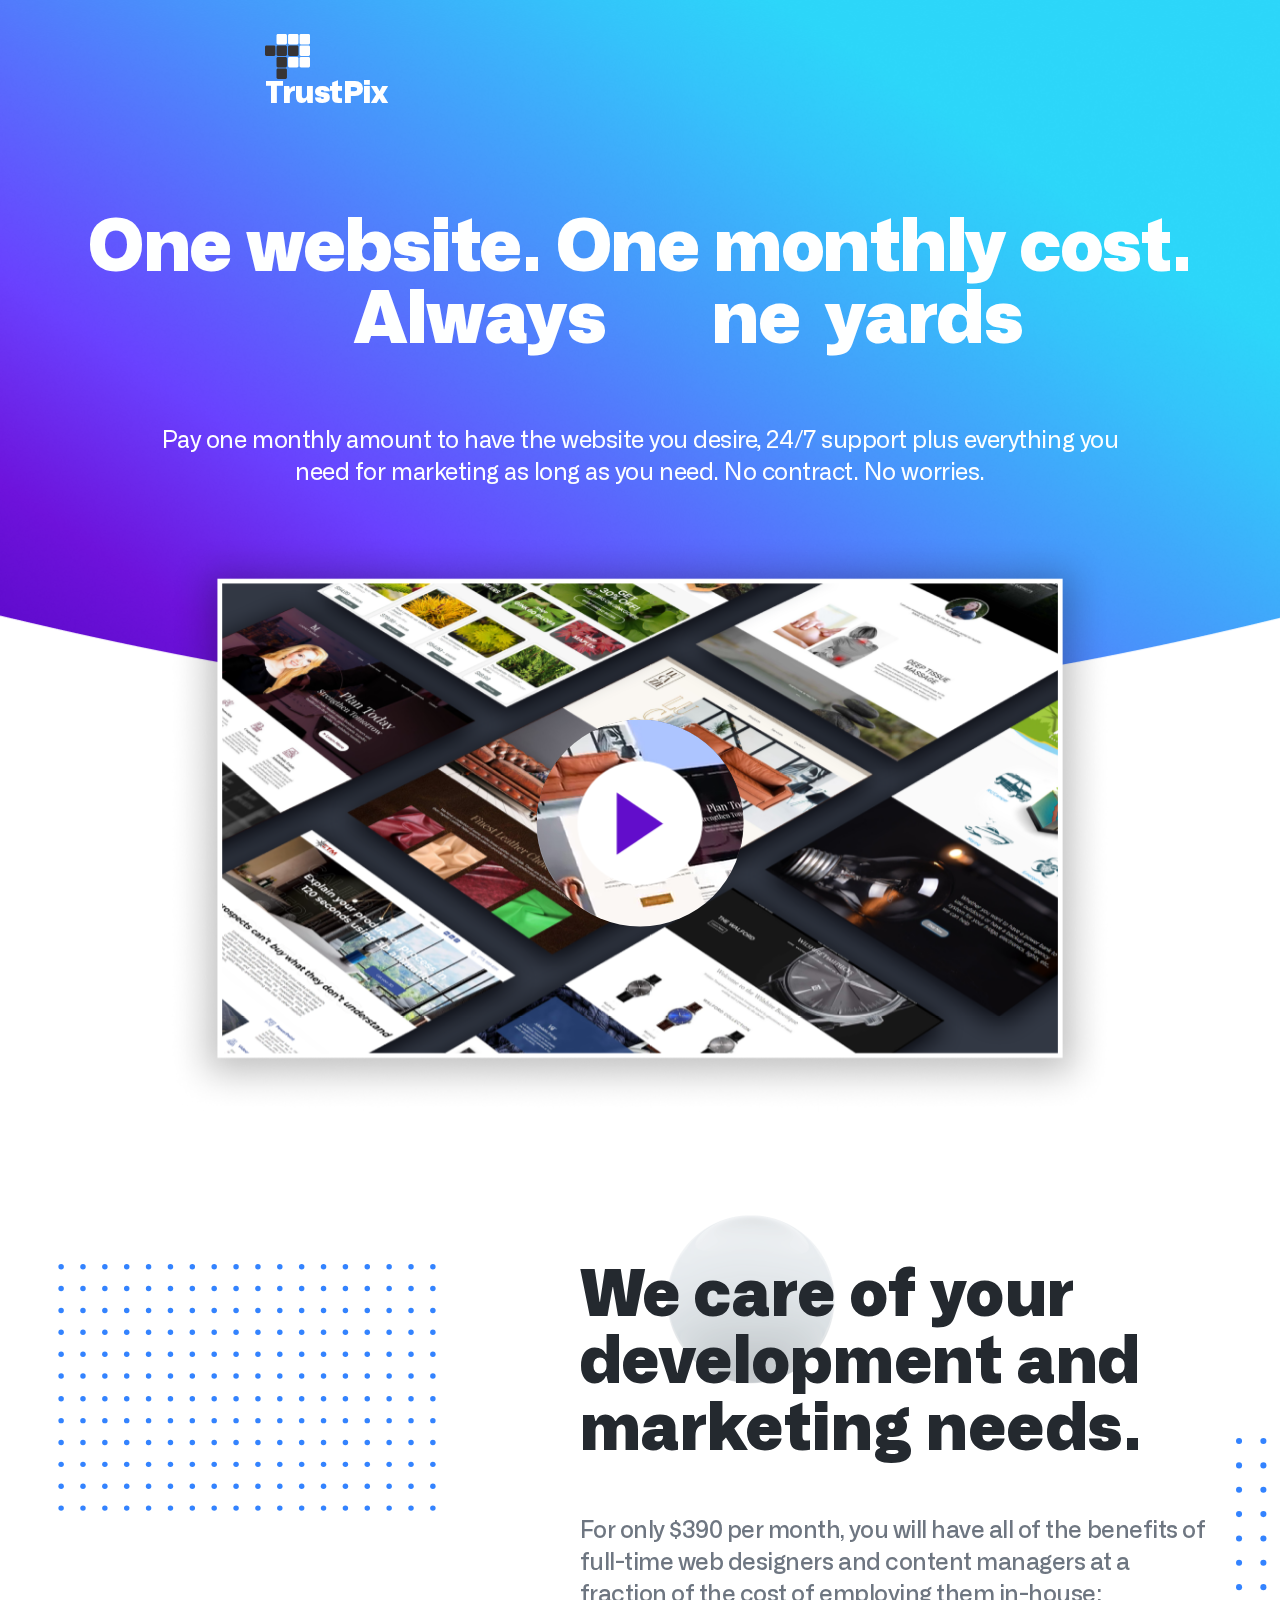
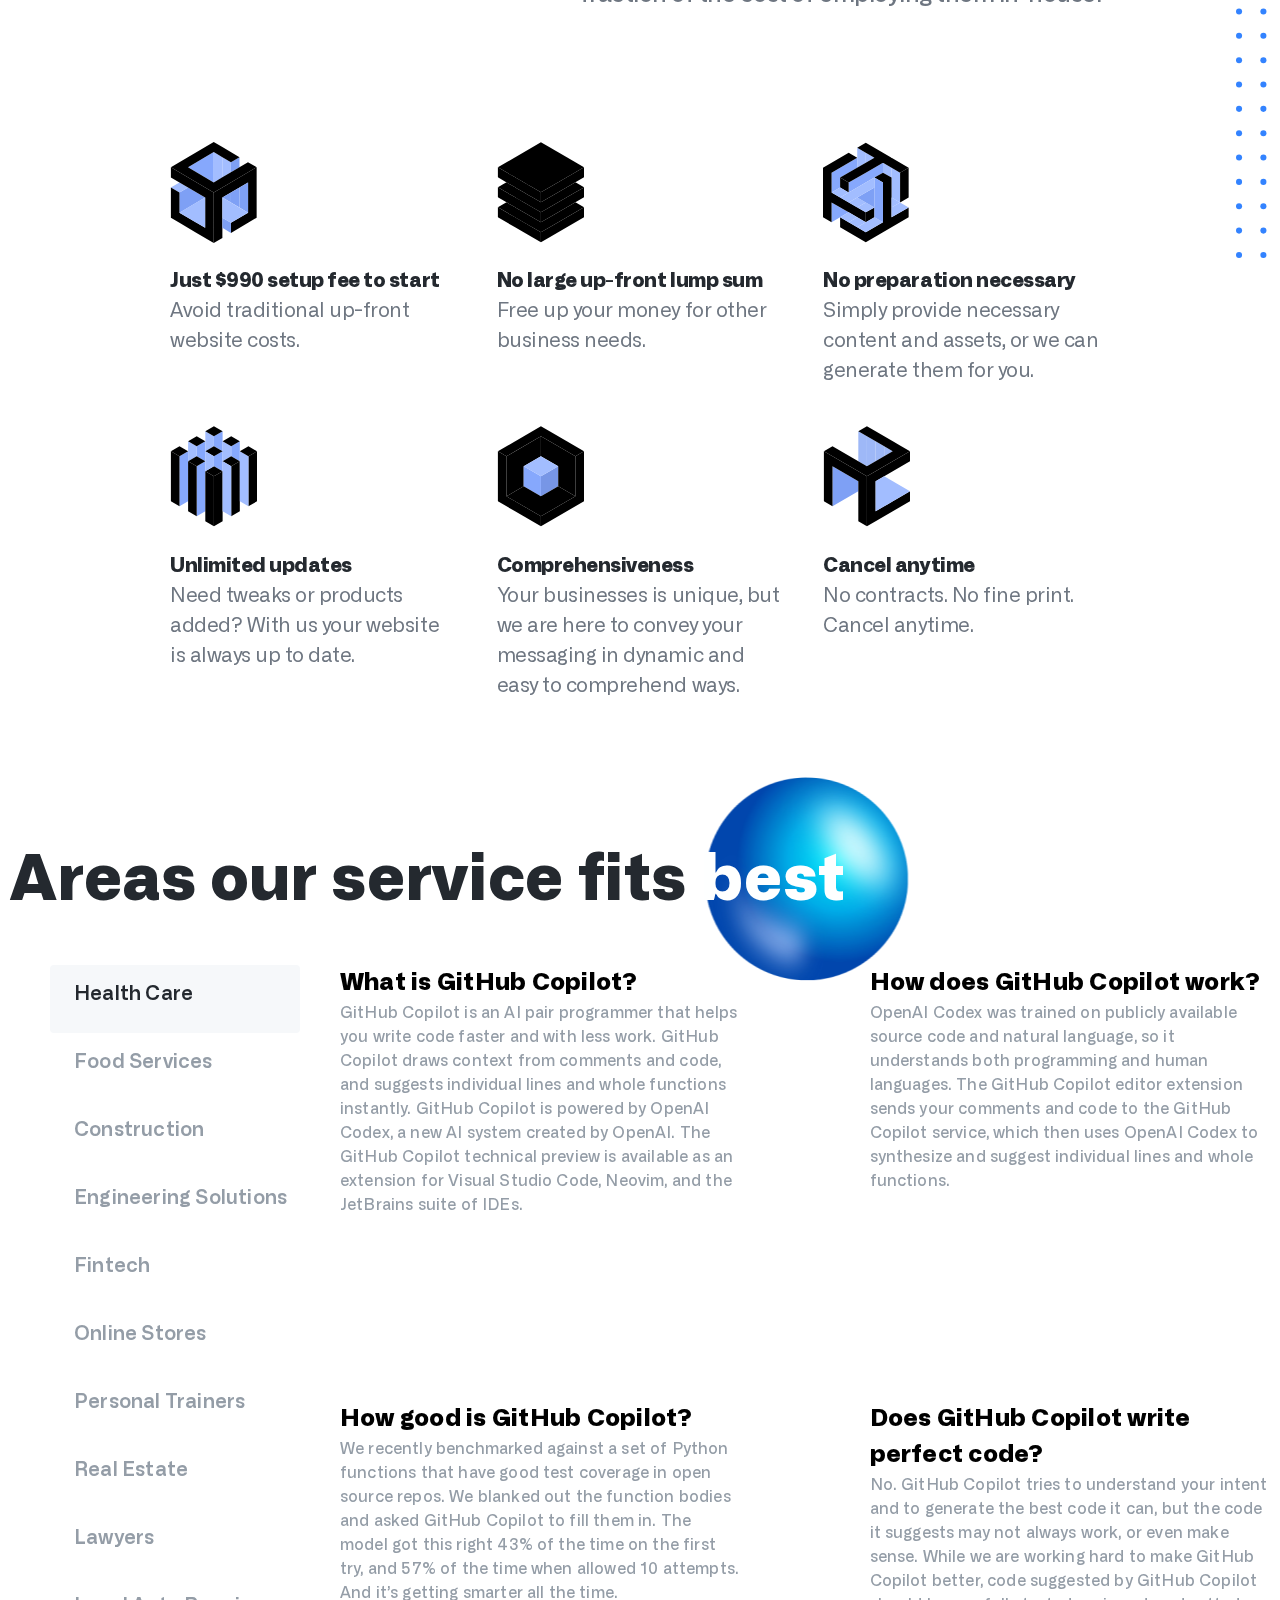
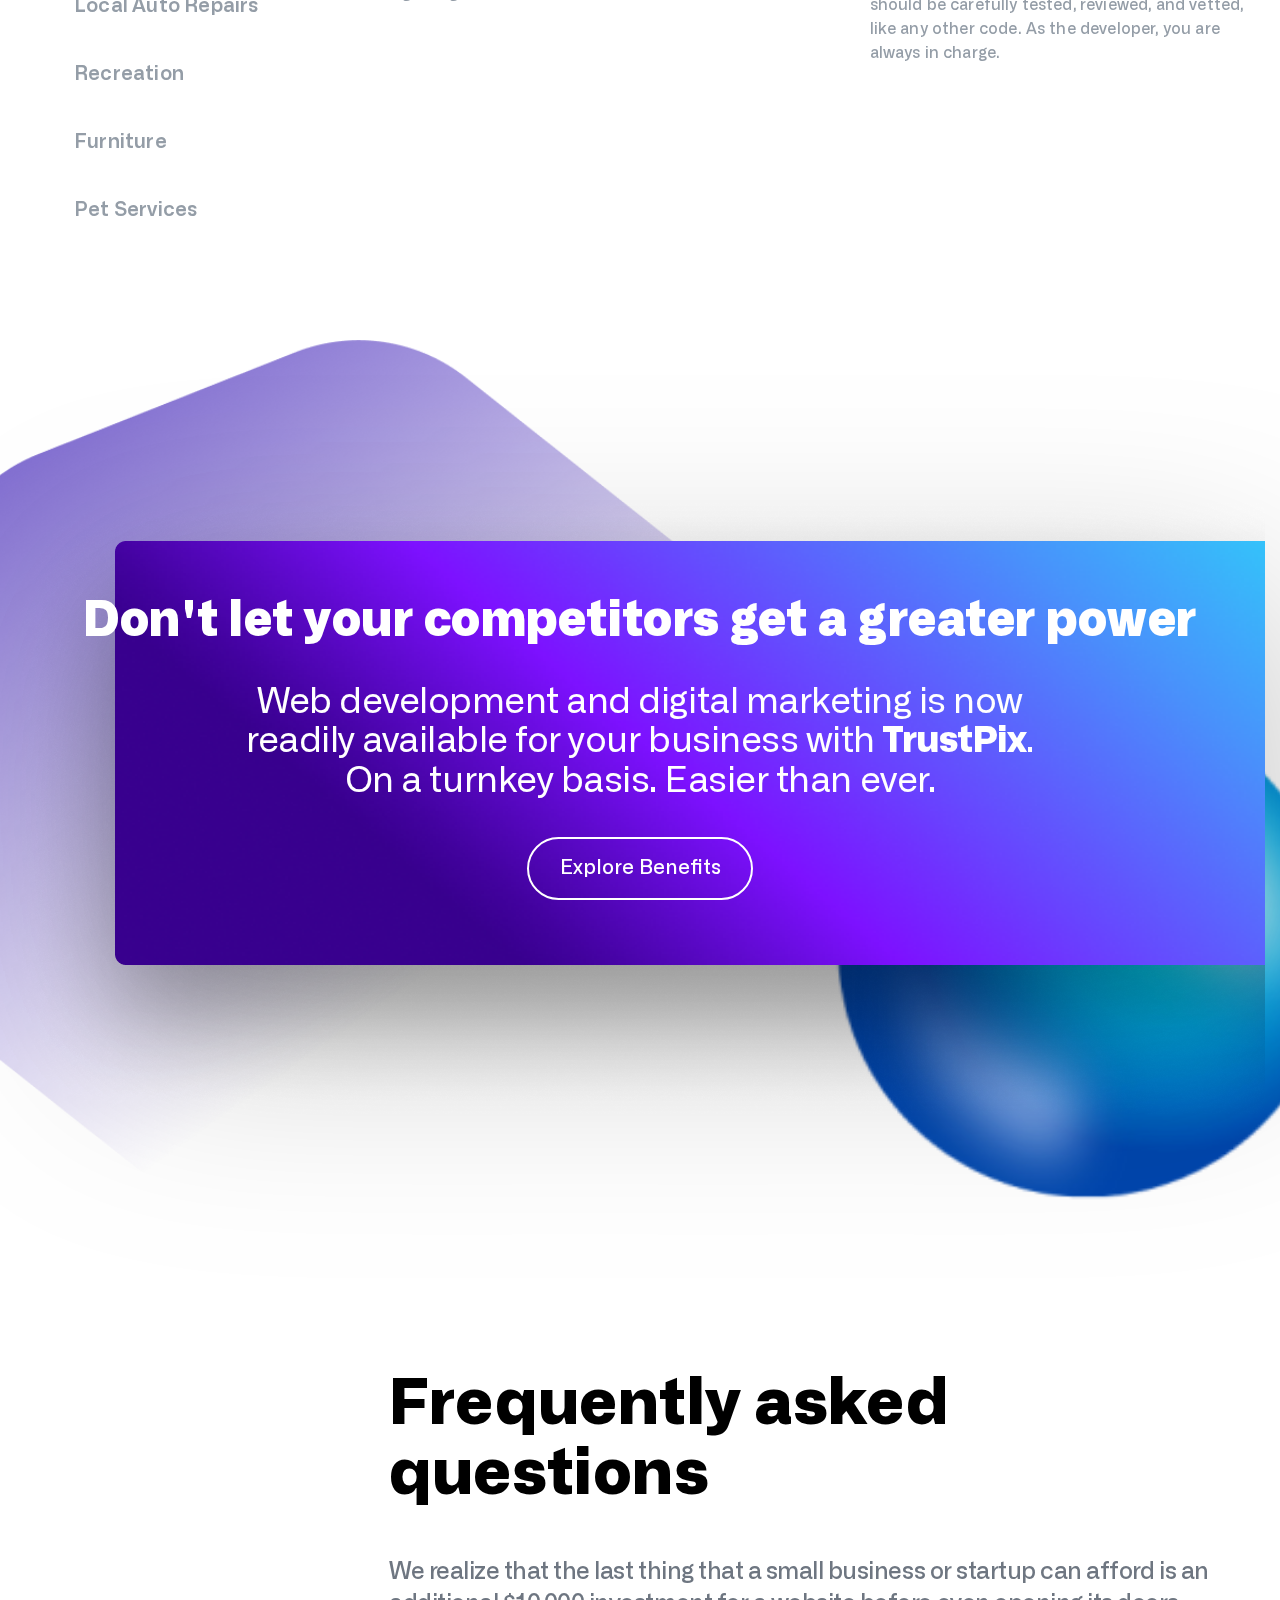
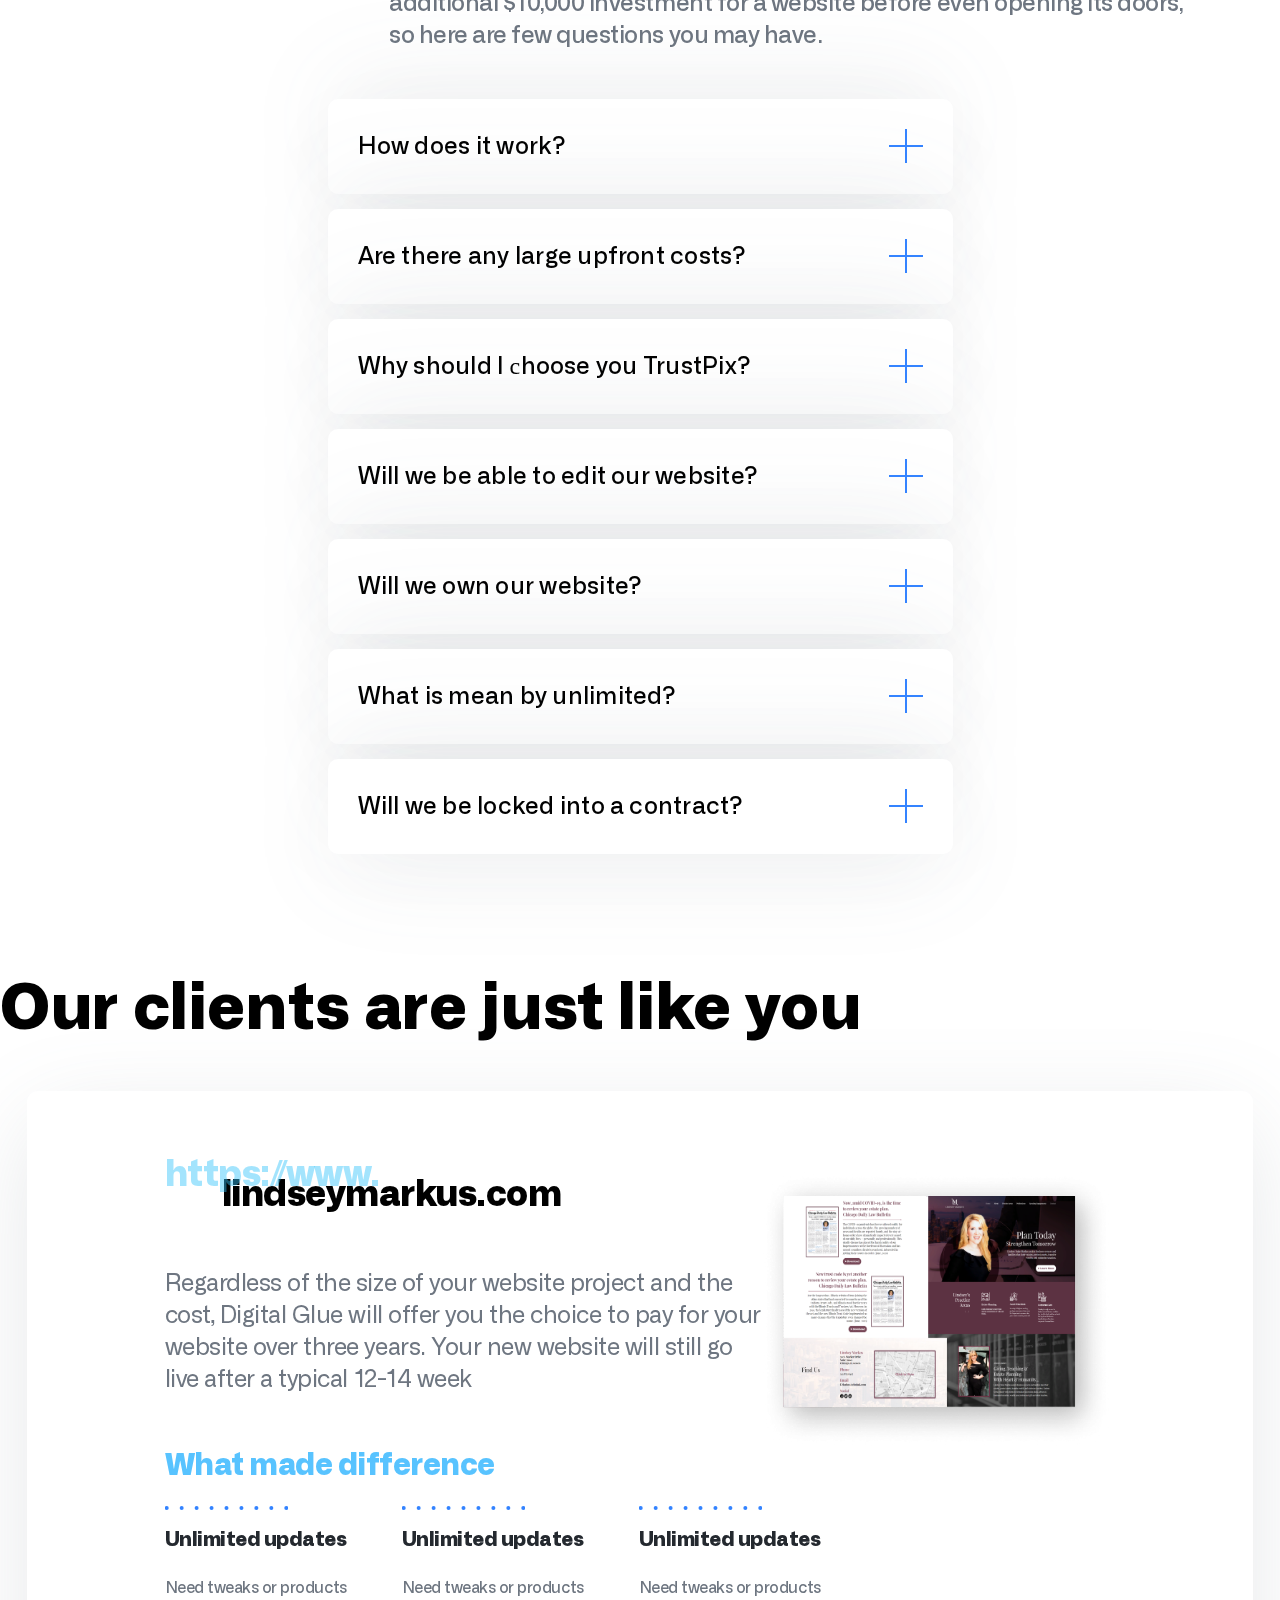
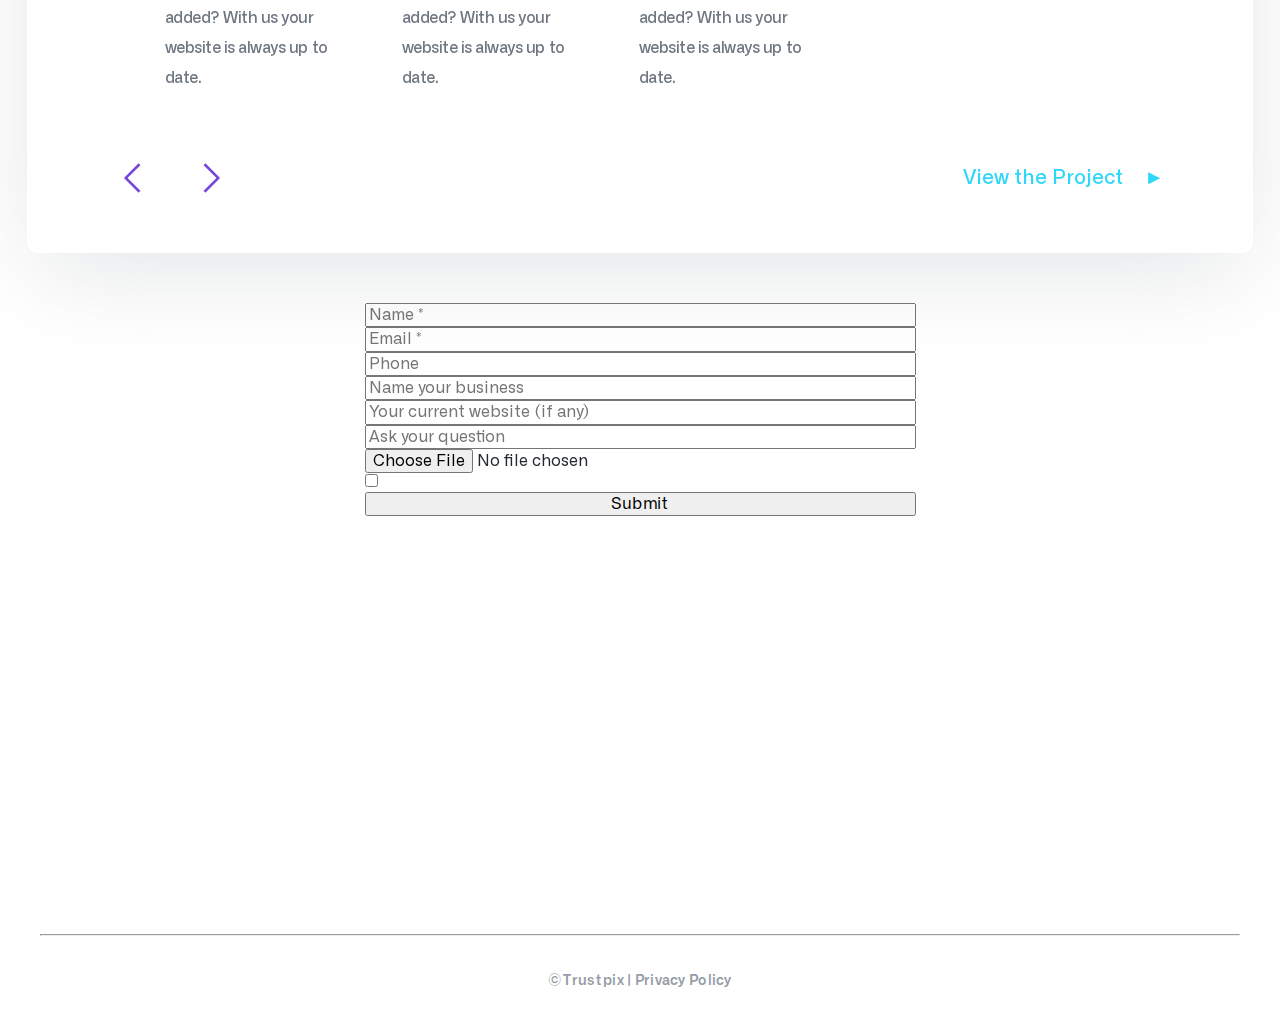
==== commit 19bb8564: "fff" ====
--- a/index.html
+++ b/index.html
@@ -854,7 +854,7 @@
                 </button>
               </div>
               <button class="prog__btn">
-                <a id='progLink' href=""
+                <a id='progLink' href="" target="_blank"
                   >View the Project <span> &#9658; </span></a
                 >
               </button>
@@ -862,18 +862,39 @@
           </div>
         </div>
       </section>
+      <section class="form-section">
+        <div class="form-container">
+          <h2 class="form__title"></h2>
+          <p class="form__description"></p>
+          <form action="" class="form">
+            <input name = 'name' type="text" placeholder="Name *">
+            <input name = 'name' type="text" placeholder="Email *">
+            <input name = 'name' type="text" placeholder="Phone">
+            <input name = 'name' type="text" placeholder="Name your business">
+            <input name = 'name' type="text" placeholder="Your current website (if any)">
+            <input name = 'name' type="text" placeholder="Ask your question
+            ">
+            <label for="">
+              <input type="file">
+            </label>
+            <label for="">
+              <input type="checkbox" name="" id="">
+            </label>
+          <button type="submit">Submit</button>
+          </form>
+          
+        </div>
+      </section>
     </main>
 
     <footer class="footer">
-      <!--Hey! This is the original version
-of Simple CSS Waves-->
-
+   
       <div class="footter__contain">
         <!--Content before waves-->
         <div class="inner-footer flex">
           <!--Just the logo.. Don't mind this-->
 
-          <h2 class="footer__title">CSS is <span>awesome.</span></h2>
+          <!-- <h2 class="footer__title">CSS is <span>awesome.</span></h2> -->
         </div>
 
         <!--Waves Container-->
@@ -897,7 +918,7 @@
                 xlink:href="#gentle-wave"
                 x="48"
                 y="0"
-                fill="rgba(255,255,255,0.7"
+                fill="rgba(255,255,255,0.7)"
               />
               <use
                 xlink:href="#gentle-wave"
@@ -918,10 +939,11 @@
         <!--Waves end-->
       </div>
       <!--Header ends-->
-
+      <hr class="line">
       <!--Content starts-->
       <div class="content flex">
-        <p class="footer__desc">© 2022 TrustPix l Privacy Policy</p>
+       
+        <p class="footer__desc">&copy;Trustpix | Privacy Policy</p>
       </div>
       <!--Content ends-->
     </footer>
--- a/css/main.min.css
+++ b/css/main.min.css
@@ -1,2 +1,2 @@
-@font-face{font-family:'Alliance No.1';src:url("../fonts/AllianceNo1-Light.eot");src:local("AllianceNo.1-Light"),url("../fonts/AllianceNo1-Light.eot?#iefix") format("embedded-opentype"),url("../fonts/AllianceNo1-Light.woff2") format("woff2"),url("../fonts/AllianceNo1-Light.woff") format("woff"),url("../fonts/AllianceNo1-Light.ttf") format("truetype");font-weight:300;font-style:normal;font-display:swap}@font-face{font-family:'Alliance No.1';src:url("../fonts/AllianceNo1-Black.eot");src:local("AllianceNo.1-Black"),url("../fonts/AllianceNo1-Black.eot?#iefix") format("embedded-opentype"),url("../fonts/AllianceNo1-Black.woff2") format("woff2"),url("../fonts/AllianceNo1-Black.woff") format("woff"),url("../fonts/AllianceNo1-Black.ttf") format("truetype");font-weight:900;font-style:normal;font-display:swap}@font-face{font-family:'Alliance No.1';src:url("../fonts/AllianceNo1-ExtraBoldItalic.eot");src:local("AllianceNo.1-ExtraBoldItalic"),url("../fonts/AllianceNo1-ExtraBoldItalic.eot?#iefix") format("embedded-opentype"),url("../fonts/AllianceNo1-ExtraBoldItalic.woff2") format("woff2"),url("../fonts/AllianceNo1-ExtraBoldItalic.woff") format("woff"),url("../fonts/AllianceNo1-ExtraBoldItalic.ttf") format("truetype");font-weight:bold;font-style:italic;font-display:swap}@font-face{font-family:'Alliance No.1';src:url("../fonts/AllianceNo1-BlackItalic.eot");src:local("AllianceNo.1-BlackItalic"),url("../fonts/AllianceNo1-BlackItalic.eot?#iefix") format("embedded-opentype"),url("../fonts/AllianceNo1-BlackItalic.woff2") format("woff2"),url("../fonts/AllianceNo1-BlackItalic.woff") format("woff"),url("../fonts/AllianceNo1-BlackItalic.ttf") format("truetype");font-weight:900;font-style:italic;font-display:swap}@font-face{font-family:'Alliance No.1';src:url("../fonts/AllianceNo1-BoldItalic.eot");src:local("AllianceNo.1-BoldItalic"),url("../fonts/AllianceNo1-BoldItalic.eot?#iefix") format("embedded-opentype"),url("../fonts/AllianceNo1-BoldItalic.woff2") format("woff2"),url("../fonts/AllianceNo1-BoldItalic.woff") format("woff"),url("../fonts/AllianceNo1-BoldItalic.ttf") format("truetype");font-weight:bold;font-style:italic;font-display:swap}@font-face{font-family:'Alliance No.1';src:url("../fonts/AllianceNo1-Bold.eot");src:local("AllianceNo.1-Bold"),url("../fonts/AllianceNo1-Bold.eot?#iefix") format("embedded-opentype"),url("../fonts/AllianceNo1-Bold.woff2") format("woff2"),url("../fonts/AllianceNo1-Bold.woff") format("woff"),url("../fonts/AllianceNo1-Bold.ttf") format("truetype");font-weight:bold;font-style:normal;font-display:swap}@font-face{font-family:'Alliance No.1';src:url("../fonts/AllianceNo1-ExtraBold.eot");src:local("AllianceNo.1-ExtraBold"),url("../fonts/AllianceNo1-ExtraBold.eot?#iefix") format("embedded-opentype"),url("../fonts/AllianceNo1-ExtraBold.woff2") format("woff2"),url("../fonts/AllianceNo1-ExtraBold.woff") format("woff"),url("../fonts/AllianceNo1-ExtraBold.ttf") format("truetype");font-weight:bold;font-style:normal;font-display:swap}@font-face{font-family:'Alliance No.2';src:url("../fonts/AllianceNo2-Light.eot");src:local("AllianceNo.2-Light"),url("../fonts/AllianceNo2-Light.eot?#iefix") format("embedded-opentype"),url("../fonts/AllianceNo2-Light.woff2") format("woff2"),url("../fonts/AllianceNo2-Light.woff") format("woff"),url("../fonts/AllianceNo2-Light.ttf") format("truetype");font-weight:300;font-style:normal;font-display:swap}@font-face{font-family:'Alliance No.1';src:url("../fonts/AllianceNo1-RegularItalic.eot");src:local("AllianceNo.1-RegularItalic"),url("../fonts/AllianceNo1-RegularItalic.eot?#iefix") format("embedded-opentype"),url("../fonts/AllianceNo1-RegularItalic.woff2") format("woff2"),url("../fonts/AllianceNo1-RegularItalic.woff") format("woff"),url("../fonts/AllianceNo1-RegularItalic.ttf") format("truetype");font-weight:normal;font-style:italic;font-display:swap}@font-face{font-family:'Alliance No.1';src:url("../fonts/AllianceNo1-LightItalic.eot");src:local("AllianceNo.1-LightItalic"),url("../fonts/AllianceNo1-LightItalic.eot?#iefix") format("embedded-opentype"),url("../fonts/AllianceNo1-LightItalic.woff2") format("woff2"),url("../fonts/AllianceNo1-LightItalic.woff") format("woff"),url("../fonts/AllianceNo1-LightItalic.ttf") format("truetype");font-weight:300;font-style:italic;font-display:swap}@font-face{font-family:'Alliance No.1';src:url("../fonts/AllianceNo1-SemiBold.eot");src:local("AllianceNo.1-SemiBold"),url("../fonts/AllianceNo1-SemiBold.eot?#iefix") format("embedded-opentype"),url("../fonts/AllianceNo1-SemiBold.woff2") format("woff2"),url("../fonts/AllianceNo1-SemiBold.woff") format("woff"),url("../fonts/AllianceNo1-SemiBold.ttf") format("truetype");font-weight:600;font-style:normal;font-display:swap}@font-face{font-family:'Alliance No.1';src:url("../fonts/AllianceNo1-Regular.eot");src:local("AllianceNo.1-Regular"),url("../fonts/AllianceNo1-Regular.eot?#iefix") format("embedded-opentype"),url("../fonts/AllianceNo1-Regular.woff2") format("woff2"),url("../fonts/AllianceNo1-Regular.woff") format("woff"),url("../fonts/AllianceNo1-Regular.ttf") format("truetype");font-weight:normal;font-style:normal;font-display:swap}@font-face{font-family:'Alliance No.1';src:url("../fonts/AllianceNo1-SemiBoldItalic.eot");src:local("AllianceNo.1-SemiBoldItalic"),url("../fonts/AllianceNo1-SemiBoldItalic.eot?#iefix") format("embedded-opentype"),url("../fonts/AllianceNo1-SemiBoldItalic.woff2") format("woff2"),url("../fonts/AllianceNo1-SemiBoldItalic.woff") format("woff"),url("../fonts/AllianceNo1-SemiBoldItalic.ttf") format("truetype");font-weight:600;font-style:italic;font-display:swap}@font-face{font-family:'Alliance No.1';src:url("../fonts/AllianceNo1-Medium.eot");src:local("AllianceNo.1-Medium"),url("../fonts/AllianceNo1-Medium.eot?#iefix") format("embedded-opentype"),url("../fonts/AllianceNo1-Medium.woff2") format("woff2"),url("../fonts/AllianceNo1-Medium.woff") format("woff"),url("../fonts/AllianceNo1-Medium.ttf") format("truetype");font-weight:500;font-style:normal;font-display:swap}@font-face{font-family:'Alliance No.1';src:url("../fonts/AllianceNo1-MediumItalic.eot");src:local("AllianceNo.1-MediumItalic"),url("../fonts/AllianceNo1-MediumItalic.eot?#iefix") format("embedded-opentype"),url("../fonts/AllianceNo1-MediumItalic.woff2") format("woff2"),url("../fonts/AllianceNo1-MediumItalic.woff") format("woff"),url("../fonts/AllianceNo1-MediumItalic.ttf") format("truetype");font-weight:500;font-style:italic;font-display:swap}html{-webkit-box-sizing:border-box;box-sizing:border-box}*,*::before,*::after{-webkit-box-sizing:inherit;box-sizing:inherit}body{color:#24292F;font-family:"Alliance No.1";letter-spacing:-0.03em;margin:0;padding:0}h1,h2,h3,h4,h5,h6,p{margin:0;padding:0}img{display:block;max-width:100%;height:auto}li{list-style:none;padding:0;margin:0}.visually-hidden{position:absolute;width:1px;height:1px;margin:-1px;padding:0;overflow:hidden;border:0;clip:rect(0 0 0 0)}button{cursor:pointer;-webkit-transition:400ms;transition:400ms}a{text-decoration:none;width:-webkit-max-content;width:-moz-max-content;width:max-content;margin:0 auto;font-family:"Alliance No.1";cursor:pointer;-webkit-transition:400ms;transition:400ms}.page-header,.page-header__container,.page-header__main-contain,.page-header__title,.page-header__text,.illustration,.illustr,.description,.description__container,.service,.service__container,.competitors,.competitors__container,.questions,.questions__container{margin-right:auto;margin-left:auto}.page-header{max-width:100vw}.page-header__container{height:707px;background-image:url("../images/headbbgimg.png");background-size:cover;background-position:center;position:sticky;position:-webkit-sticky;width:100%;padding-top:34px;top:0}.page-header__main-contain{max-width:1600px;width:100%;padding:0 15px 0 15px}.logo{color:#fff;font-weight:800;font-size:30px;line-height:0.8;padding:0;margin:0;padding-left:250px;display:-webkit-box;display:-ms-flexbox;display:flex;-ms-flex-wrap:nowrap;flex-wrap:nowrap;-webkit-box-pack:center;-ms-flex-pack:center;justify-content:center;-webkit-box-align:center;-ms-flex-align:center;align-items:center;width:100px}.logo>p{width:100%}.logo__icon{padding:0;margin:0;display:inline-block;width:45px;height:45px}.page-header__title{margin-top:108px;color:#FEFFFF;font-weight:800;font-style:normal;font-size:96px;line-height:1;text-align:center;max-width:1600px}@media screen and (max-width: 1500px){.page-header__title{font-size:72px}}.page-header__text{margin-top:140px;color:#FEFFFF;font-weight:400;font-size:24px;line-height:133%;text-align:center;max-width:990px}.rotating-text p{position:relative;display:-webkit-box;display:-ms-flexbox;display:flex;-webkit-box-pack:center;-ms-flex-pack:center;justify-content:center;-webkit-box-align:center;-ms-flex-align:center;align-items:center}.rotating-text p .word{position:absolute;display:-webkit-box;display:-ms-flexbox;display:flex;opacity:0;color:#FEFFFF;font-weight:800;font-style:normal;font-size:96px;line-height:1;text-align:center;top:50%;left:50%;-webkit-transform:translate(-50%, 0);transform:translate(-50%, 0)}@media screen and (max-width: 1500px){.rotating-text p .word{font-size:72px}}.rotating-text p .word .letter.out{-webkit-transform:rotateX(90deg);transform:rotateX(90deg);-webkit-transition:0.32s cubic-bezier(0.6, 0, 0.7, 0.2);transition:0.32s cubic-bezier(0.6, 0, 0.7, 0.2)}.rotating-text p .word .letter.in{-webkit-transition:0.38s ease;transition:0.38s ease}.rotating-text p .word .letter.behind{-webkit-transform:rotateX(-90deg);transform:rotateX(-90deg)}.illustration{margin-top:-175px;display:-webkit-box;display:-ms-flexbox;display:flex;-webkit-box-align:center;-ms-flex-align:center;align-items:center;-webkit-box-pack:justify;-ms-flex-pack:justify;justify-content:space-between}.illustr{position:relative;z-index:2;max-width:948px;width:100%}.pleyer_img{max-width:948px;width:100%;height:auto;padding:0;z-index:5 !important;margin:0 auto}.loading .over_play{width:207px;height:207px;z-index:666;left:50%;top:50%;position:absolute;-webkit-transform:translate(-50%, -50%);transform:translate(-50%, -50%);cursor:pointer;border-radius:50%}.loading .p-wrapper{width:207px;height:207px;left:50%;top:50%;position:absolute;-webkit-transform:translate(-50%, -50%);transform:translate(-50%, -50%);z-index:0;overflow:hidden;cursor:pointer;-webkit-box-shadow:none;box-shadow:none;-webkit-transition:.6s;transition:.6s}.loading .p-wrapper .layer--overlay{background:#ffffff;width:60%;height:60%;position:absolute;top:50%;left:50%;-webkit-transform:translate(-50%, -50%);transform:translate(-50%, -50%);border-radius:50%;-webkit-transition:.6s;transition:.6s}.loading .p-wrapper .layer--movable{width:207px;height:207px;border-radius:100%;position:absolute}.loading .preview{width:100%;height:100%;position:relative;border-radius:50%;overflow:hidden}.loading .preview__video{width:100%;height:100%}.loading .preview__inner{width:100%;height:100%;background:white;mix-blend-mode:screen;position:absolute;top:0;left:0}.marginator{position:absolute;width:100%;height:100%;top:0;left:0}.loading .preview .player{width:207px;height:207px;position:absolute;right:0;margin:0 auto;top:50%;-webkit-transform:translateY(-50%);transform:translateY(-50%);left:0;padding:0;z-index:10}.loading .preview .item{left:0;background:black;border-radius:100%;height:100%;width:100%}.loading .preview .item__play{display:block;background:white;width:60%;height:60%;border-radius:50%;position:relative;top:50%;-webkit-transform:translateY(-50%);transform:translateY(-50%);left:0;right:0;margin:0 auto;bottom:-10px;-webkit-animation:pulse 2s infinite;animation:pulse 2s infinite;-webkit-transition:.6s;transition:.6s;-webkit-box-shadow:0px 0px 62px 62px rgba(5,8,10,0.89);box-shadow:0px 0px 62px 62px rgba(5,8,10,0.89);z-index:25}.btnImg{display:-webkit-box;display:-ms-flexbox;display:flex;position:absolute;left:50%;top:50%;z-index:100;-webkit-transform:translate(-50%, -49%);transform:translate(-50%, -49%)}.loading .preview .bg_play{position:absolute;position:absolute;left:50%;width:60px;height:60px;background:#BAD3FF;opacity:.7;top:50%;margin:0 auto;-webkit-transform:translate(-40%, -50%);transform:translate(-40%, -50%);-webkit-clip-path:polygon(0 0, 0% 100%, 100% 50%);clip-path:polygon(0 0, 0% 100%, 100% 50%)}@-webkit-keyframes color{20%{background:#3e827e}50%{background:#05394f}70%{background:#67565c}}@keyframes color{20%{background:#3e827e}50%{background:#05394f}70%{background:#67565c}}@-webkit-keyframes pulse{0%{-webkit-box-shadow:0 0 0 0 rgba(255,255,255,0.8);box-shadow:0 0 0 0 rgba(255,255,255,0.8)}70%{-webkit-box-shadow:0 0 0 6vh rgba(255,255,255,0);box-shadow:0 0 0 6vh rgba(255,255,255,0)}100%{-webkit-box-shadow:0 0 0 0 rgba(255,255,255,0);box-shadow:0 0 0 0 rgba(255,255,255,0)}}@keyframes pulse{0%{-webkit-box-shadow:0 0 0 0 rgba(255,255,255,0.8);box-shadow:0 0 0 0 rgba(255,255,255,0.8)}70%{-webkit-box-shadow:0 0 0 6vh rgba(255,255,255,0);box-shadow:0 0 0 6vh rgba(255,255,255,0)}100%{-webkit-box-shadow:0 0 0 0 rgba(255,255,255,0);box-shadow:0 0 0 0 rgba(255,255,255,0)}}.videoYoutube{position:fixed;left:0;top:0;width:100vw;height:100vh;-webkit-transition:.6;transition:.6;z-index:101;display:none}.videoYoutube .fon{width:100%;height:100%;background:rgba(0,0,0,0.65);position:absolute;left:0;top:0;z-index:-1;-webkit-transition:.6s;transition:.6s;opacity:0}.videoYoutube .videoWithYoutube{width:72vw;height:41.04vw;left:50%;top:50%;position:absolute;-webkit-transform:translate(-50%, -50%);transform:translate(-50%, -50%);background:#BAD3FF;border-radius:5px;-webkit-transition:.6s;transition:.6s;opacity:0}.videoYoutube .videoWithYoutube iframe{width:99%;height:98%;position:absolute;left:50%;top:50%;-webkit-transform:translate(-50%, -50%);transform:translate(-50%, -50%)}.videoYoutube p{position:absolute;right:60px;top:20px;font-size:400%;color:#a00;cursor:pointer;-webkit-transition:.6s;transition:.6s;opacity:0}.description{padding-top:150px}.description__container{max-width:-webkit-max-content;max-width:-moz-max-content;max-width:max-content}.description__first{display:-webkit-box;display:-ms-flexbox;display:flex;position:relative;margin-bottom:135px}.description__text-contain{display:-webkit-box;display:-ms-flexbox;display:flex;-webkit-box-orient:vertical;-webkit-box-direction:normal;-ms-flex-direction:column;flex-direction:column;max-width:635px;margin-left:123px;margin-right:29px;position:relative}.description__text-contain::before{content:'';background:url("../images/greyball.png");width:182px;height:182px;position:absolute;top:-15%;left:12%;z-index:-1}.description__title{font-style:normal;font-weight:800;font-size:64px;line-height:1.05;letter-spacing:0.01em;margin-bottom:51px;color:#24292F}.description__text{font-family:Alliance No 0.1;font-style:normal;font-weight:500;font-size:24px;line-height:1.33;color:#6E7681}.description__point-first{width:420px;height:247px}.description__point-sec{position:absolute;right:-10%;top:50%}.description__list-contain{max-width:980px;display:-webkit-box;display:-ms-flexbox;display:flex;-webkit-box-pack:center;-ms-flex-pack:center;justify-content:center;-webkit-box-align:center;-ms-flex-align:center;align-items:center;margin:0 auto}.description__list{display:-webkit-box;display:-ms-flexbox;display:flex;-ms-flex-wrap:wrap;flex-wrap:wrap;width:100%;margin:-25px;padding:0}.description__item{width:calc((100% - 6 * 20px) / 3);max-width:300px;margin:20px}.description__item__picture{width:87px;height:101px;fill:black}.description__item__title{font-style:normal;font-weight:700;font-size:20px;line-height:1.5;margin-top:19px;color:#24292F}.description__item__text{font-style:normal;font-weight:400;font-size:20px;line-height:1.5;color:#6E7681}.service{padding-top:150px}.service__container{max-width:1260px;width:100%}.service__title{color:#24292F;font-style:normal;font-weight:bold;font-size:64px;line-height:110%;letter-spacing:0.01em}.service__title>span{color:#FEFFFF;position:relative}.service__title>span::before{content:'';position:absolute;background-image:url("../images/bg-ball1.png");width:210px;height:210px;top:50%;left:50%;-webkit-transform:translate(-35%, -50%);transform:translate(-35%, -50%);z-index:-1}.service__content{display:-webkit-box;display:-ms-flexbox;display:flex;margin-top:49px}.service__list{margin:0}.service__item{font-style:normal;font-weight:600;font-size:20px;line-height:1.25;letter-spacing:0.01em;padding:17px 0 26px 24px;width:250px;color:#949DA7}.service__item__current{background-color:#F6F8FA;border-radius:4px;color:#24292F}.service__content__list{width:0px;height:0px;margin:0;overflow:hidden;display:none}.service__content__list__active{display:-webkit-box;display:-ms-flexbox;display:flex;width:100%;height:auto;-ms-flex-wrap:wrap;flex-wrap:wrap}.service__content__item{width:calc((100% - 129px)/2);margin-right:129px;z-index:1}.service__content__item:nth-child(2n){margin:0}.service__content__title{font-style:normal;font-weight:bold;font-size:24px;line-height:150%;width:100%;letter-spacing:0.01em;color:#000000}.service__content__text{font-style:normal;font-weight:500;font-size:16px;line-height:150%;letter-spacing:0.01em;color:#949DA7}.competitors{padding-top:247px;padding-bottom:250px;position:relative}.competitors:hover .banner__overlay{opacity:0.8;z-index:-5}.competitors:hover .competitors__container{-webkit-transform:scale(1.1);transform:scale(1.1)}.competitors__container{padding-left:15px;padding-right:15px;position:relative;max-width:1500px;-webkit-transition:-webkit-transform 350ms cubic-bezier(0.4, 0, 0.2, 1);transition:-webkit-transform 350ms cubic-bezier(0.4, 0, 0.2, 1);transition:transform 350ms cubic-bezier(0.4, 0, 0.2, 1);transition:transform 350ms cubic-bezier(0.4, 0, 0.2, 1), -webkit-transform 350ms cubic-bezier(0.4, 0, 0.2, 1)}.competitors__container::before{content:"";background-image:url("../images/Polygon.png");width:893px;height:893px;position:absolute;z-index:0;background-size:contain;background-repeat:no-repeat;background-position:center;left:-10%;top:-25%}.competitors__container::after{content:"";background-image:url("../images/bg-ball1.png");width:520px;height:520px;position:absolute;z-index:-1;background-size:contain;background-repeat:no-repeat;background-position:center;right:-5%;bottom:-15%}.competitors__baner{max-width:1480px;height:624px;margin:0 auto;background:content-box url("../images/baner.png");background-size:cover;z-index:10;-webkit-filter:drop-shadow(0px 55px 100px rgba(0,0,0,0.25));filter:drop-shadow(0px 55px 100px rgba(0,0,0,0.25));border-radius:11px}.banner__overlay{position:fixed;left:0;top:0;width:200vw;height:200vw;background-color:#5738c7c4;z-index:-1;opacity:0;pointer-events:none;-webkit-transition:opacity 350ms cubic-bezier(0.4, 0, 0.2, 1);transition:opacity 350ms cubic-bezier(0.4, 0, 0.2, 1)}.competitors_title{padding-top:100px;font-style:700;font-weight:900;font-size:48px;line-height:110%;text-align:center;letter-spacing:0.01em;color:#ffffff}.competitors__text{font-style:normal;font-weight:normal;font-size:36px;line-height:110%;margin:34px auto 35px auto;max-width:800px;text-align:center;color:#ffffff}.competitors__text>span{font-weight:700}.competitors__btn{margin:0 auto;display:-webkit-box;display:-ms-flexbox;display:flex;width:226px;height:63px;font-style:normal;font-weight:500;font-size:20px;line-height:30px;border-radius:34.5px;background:none;color:#ffffff;-webkit-box-pack:center;-ms-flex-pack:center;justify-content:center;-webkit-box-align:center;-ms-flex-align:center;align-items:center;outline:none;border:2px solid #ffffff}.competitors__btn:hover,.competitors__btn:focus{background-color:aquamarine;color:black}.questions{padding-bottom:90px}.questions__container{padding:0 15px;display:-webkit-box;display:-ms-flexbox;display:flex;-webkit-box-orient:vertical;-webkit-box-direction:normal;-ms-flex-direction:column;flex-direction:column;position:relative;max-width:1500px}.questions__text-contain{max-width:876px;width:100%;margin-left:auto}.questions__title{font-style:normal;font-weight:bold;font-size:64px;line-height:110%;letter-spacing:0.01em;margin-bottom:46px;color:#000000}.questions__text{font-style:normal;font-weight:500;font-size:24px;line-height:1.33;max-width:821px;width:100%;color:#6e7681}.questions__list{display:-webkit-box;display:-ms-flexbox;display:flex;max-width:767px;-webkit-box-orient:vertical;-webkit-box-direction:normal;-ms-flex-direction:column;flex-direction:column;margin-top:46px;margin-left:25%;margin-right:25%;padding:0}.questions__item{display:-webkit-box;display:-ms-flexbox;display:flex;width:100%;padding:15px;-webkit-box-orient:vertical;-webkit-box-direction:normal;-ms-flex-direction:column;flex-direction:column;-webkit-box-shadow:0px -25px 100px -10px rgba(112,120,131,0.1),0px 25px 100px -10px rgba(110,118,129,0.1);box-shadow:0px -25px 100px -10px rgba(112,120,131,0.1),0px 25px 100px -10px rgba(110,118,129,0.1);border-radius:10px;margin-bottom:15px;background-color:#ffffff}.questions__item__btn-contain{display:-webkit-box;display:-ms-flexbox;display:flex;width:100%;padding:15px;-webkit-box-pack:justify;-ms-flex-pack:justify;justify-content:space-between}.questions__item__text{font-style:normal;font-weight:500;font-size:24px;line-height:150%;letter-spacing:0.01em;color:#000000}.questions__item__btn{width:34px;height:34px;background-color:inherit;padding:0;border:none;z-index:5}.questions__item__btn.btn__is-active{-webkit-transform:rotate(45deg);transform:rotate(45deg)}.questions__item__btn__icon{width:34px;height:34px;z-index:-1}.questions__item__content{font-style:normal;font-weight:500;font-size:24px;line-height:32px;width:1px;height:1px;margin:-1px;overflow:hidden;-webkit-transition:width 2000 linear;transition:width 2000 linear;color:#6e7681}.questions__item__content.active_item{width:90%;height:auto;margin:15px}.img__container{position:relative;height:275px;width:423px;margin:0 auto}.animate-img{position:absolute;height:275px;width:423px;left:0;-webkit-transition:opacity 0.5s ease-in-out;transition:opacity 0.5s ease-in-out}.first-img{-webkit-animation-name:cf3FadeInOut;animation-name:cf3FadeInOut;-webkit-animation-timing-function:ease-in-out;animation-timing-function:ease-in-out;-webkit-animation-iteration-count:infinite;animation-iteration-count:infinite;-webkit-animation-duration:7s;animation-duration:7s;-webkit-animation-direction:alternate;animation-direction:alternate;z-index:1}@-webkit-keyframes cf3FadeInOut{0%{opacity:1}45%{opacity:1}55%{opacity:0}100%{opacity:0}}@keyframes cf3FadeInOut{0%{opacity:1}45%{opacity:1}55%{opacity:0}100%{opacity:0}}.clients{margin:0 auto}.clients__container{margin:0 auto;max-width:1500px}.clients__baner{margin:0 auto;display:-webkit-box;display:-ms-flexbox;display:flex;-webkit-box-orient:vertical;-webkit-box-direction:normal;-ms-flex-direction:column;flex-direction:column;-webkit-box-pack:justify;-ms-flex-pack:justify;justify-content:space-between;max-width:1226px;background:#FFFFFF;-webkit-box-shadow:0px 25px 100px -10px rgba(110,118,129,0.2);box-shadow:0px 25px 100px -10px rgba(110,118,129,0.2);border-radius:11px;padding:81px 89px 55px 85px;overflow:hidden;position:relative}.clients__baner__content{display:-webkit-box;display:-ms-flexbox;display:flex;-webkit-box-pack:justify;-ms-flex-pack:justify;justify-content:space-between;width:100%}.clients__baner__text-contain{display:-webkit-box;display:-ms-flexbox;display:flex;-webkit-box-orient:vertical;-webkit-box-direction:normal;-ms-flex-direction:column;flex-direction:column;max-width:597px}.clients__baner__link{font-style:normal;font-weight:bold;font-size:36px;line-height:1.31;text-align:left;margin:0;margin-left:57px;position:relative;color:#000000}.clients__baner__link::before{position:absolute;top:-20px;left:-57px;content:"https://www.";font-style:normal;font-weight:bold;font-size:36px;line-height:47px;color:rgba(51,196,250,0.45)}.clients__baner__description{margin-top:50px;font-style:normal;font-weight:normal;font-size:24px;line-height:1.33;color:#6E7681}.clients__baner__title{font-style:normal;font-weight:bold;font-size:30px;line-height:1;margin-top:54px;color:#58C3FF}.clients__list{display:-webkit-box;display:-ms-flexbox;display:flex;-ms-flex-wrap:nowrap;flex-wrap:nowrap;max-width:670px;padding:0;margin:44px 0 0 0}.clients__item{position:relative;margin-right:41px}.clients__item:last-child{margin:0}.clients__item::before{content:'';background-image:url("../images/beforePoints.svg");background-position:center;background-size:cover;width:63%;height:4px;position:absolute;top:-19px}.clients__item__name{font-style:normal;font-weight:bold;font-size:20px;line-height:1.5;margin-bottom:18px;color:#24292F}.clients__item__descriptions{font-style:normal;font-weight:500;font-size:16px;line-height:30px;color:#6E7681}.clients__btn-contain{display:-webkit-box;display:-ms-flexbox;display:flex;-webkit-box-pack:justify;-ms-flex-pack:justify;justify-content:space-between;margin-top:50px}.clients__slide__btn-contain{display:-webkit-box;display:-ms-flexbox;display:flex;-ms-flex-wrap:nowrap;flex-wrap:nowrap}.slider__btn{padding:0;width:40px;height:40px;margin-right:40px;border:none;background:none;display:-webkit-box;display:-ms-flexbox;display:flex;-webkit-box-pack:center;-ms-flex-pack:center;justify-content:center;-webkit-box-align:center;-ms-flex-align:center;align-items:center}.slider__btn.__next{-webkit-transform:rotate(180deg);transform:rotate(180deg)}.prog__btn{padding:0;border:none;background:none}.prog__btn>a{font-style:normal;font-weight:500;font-size:20px;line-height:24px;color:#2DD7FA}.prog__btn>a>span{font-weight:lighter;margin-left:16px}.slider{max-width:90%;position:relative;margin:auto;margin-bottom:15px}.slider .client__slide{-o-object-fit:cover;object-fit:cover;width:100%}.slider .client__slide{-webkit-animation-name:fade;-webkit-animation-duration:1.5s;animation-name:fade;animation-duration:1.5s}@-webkit-keyframes fade{from{opacity:.4}to{opacity:1}}@keyframes fade{from{opacity:.4}to{opacity:1}}.footer__title{font-style:normal;font-weight:900;font-size:64px;line-height:88px;letter-spacing:0.01em;color:#FFFFFF}.footer__title>span{color:brown}.footer__desc{font-style:normal;font-weight:600;font-size:14px;line-height:24px;letter-spacing:0.02em;color:#949DA7}.footter__contain{position:relative;text-align:center;background:linear-gradient(60deg, #543ab7 0%, #00acc1 100%);color:white}.logo{width:50px;fill:white;padding-right:15px;display:inline-block;vertical-align:middle}.inner-footer{height:200px;width:100%;margin:0;padding:0;font-size:35px}.flex{display:-webkit-box;display:-ms-flexbox;display:flex;-webkit-box-pack:center;-ms-flex-pack:center;justify-content:center;-webkit-box-align:center;-ms-flex-align:center;align-items:center;text-align:center}.waves{position:relative;width:100%;height:15vh;margin-bottom:-7px;min-height:100px;max-height:150px}.content{position:relative;padding:25px 0;font-size:30px;text-align:center;background-color:white}.parallax>use{-webkit-animation:move-forever 25s cubic-bezier(0.55, 0.5, 0.45, 0.5) infinite;animation:move-forever 25s cubic-bezier(0.55, 0.5, 0.45, 0.5) infinite}.parallax>use:nth-child(1){-webkit-animation-delay:-2s;animation-delay:-2s;-webkit-animation-duration:7s;animation-duration:7s}.parallax>use:nth-child(2){-webkit-animation-delay:-3s;animation-delay:-3s;-webkit-animation-duration:10s;animation-duration:10s}.parallax>use:nth-child(3){-webkit-animation-delay:-4s;animation-delay:-4s;-webkit-animation-duration:13s;animation-duration:13s}.parallax>use:nth-child(4){-webkit-animation-delay:-5s;animation-delay:-5s;-webkit-animation-duration:20s;animation-duration:20s}@-webkit-keyframes move-forever{0%{-webkit-transform:translate3d(-90px, 0, 0);transform:translate3d(-90px, 0, 0)}100%{-webkit-transform:translate3d(85px, 0, 0);transform:translate3d(85px, 0, 0)}}@keyframes move-forever{0%{-webkit-transform:translate3d(-90px, 0, 0);transform:translate3d(-90px, 0, 0)}100%{-webkit-transform:translate3d(85px, 0, 0);transform:translate3d(85px, 0, 0)}}@media (max-width: 768px){.waves{height:40px;min-height:40px}.content{height:30vh}}
+@font-face{font-family:'Alliance No.1';src:url("../fonts/AllianceNo1-Light.eot");src:local("AllianceNo.1-Light"),url("../fonts/AllianceNo1-Light.eot?#iefix") format("embedded-opentype"),url("../fonts/AllianceNo1-Light.woff2") format("woff2"),url("../fonts/AllianceNo1-Light.woff") format("woff"),url("../fonts/AllianceNo1-Light.ttf") format("truetype");font-weight:300;font-style:normal;font-display:swap}@font-face{font-family:'Alliance No.1';src:url("../fonts/AllianceNo1-Black.eot");src:local("AllianceNo.1-Black"),url("../fonts/AllianceNo1-Black.eot?#iefix") format("embedded-opentype"),url("../fonts/AllianceNo1-Black.woff2") format("woff2"),url("../fonts/AllianceNo1-Black.woff") format("woff"),url("../fonts/AllianceNo1-Black.ttf") format("truetype");font-weight:900;font-style:normal;font-display:swap}@font-face{font-family:'Alliance No.1';src:url("../fonts/AllianceNo1-ExtraBoldItalic.eot");src:local("AllianceNo.1-ExtraBoldItalic"),url("../fonts/AllianceNo1-ExtraBoldItalic.eot?#iefix") format("embedded-opentype"),url("../fonts/AllianceNo1-ExtraBoldItalic.woff2") format("woff2"),url("../fonts/AllianceNo1-ExtraBoldItalic.woff") format("woff"),url("../fonts/AllianceNo1-ExtraBoldItalic.ttf") format("truetype");font-weight:bold;font-style:italic;font-display:swap}@font-face{font-family:'Alliance No.1';src:url("../fonts/AllianceNo1-BlackItalic.eot");src:local("AllianceNo.1-BlackItalic"),url("../fonts/AllianceNo1-BlackItalic.eot?#iefix") format("embedded-opentype"),url("../fonts/AllianceNo1-BlackItalic.woff2") format("woff2"),url("../fonts/AllianceNo1-BlackItalic.woff") format("woff"),url("../fonts/AllianceNo1-BlackItalic.ttf") format("truetype");font-weight:900;font-style:italic;font-display:swap}@font-face{font-family:'Alliance No.1';src:url("../fonts/AllianceNo1-BoldItalic.eot");src:local("AllianceNo.1-BoldItalic"),url("../fonts/AllianceNo1-BoldItalic.eot?#iefix") format("embedded-opentype"),url("../fonts/AllianceNo1-BoldItalic.woff2") format("woff2"),url("../fonts/AllianceNo1-BoldItalic.woff") format("woff"),url("../fonts/AllianceNo1-BoldItalic.ttf") format("truetype");font-weight:bold;font-style:italic;font-display:swap}@font-face{font-family:'Alliance No.1';src:url("../fonts/AllianceNo1-Bold.eot");src:local("AllianceNo.1-Bold"),url("../fonts/AllianceNo1-Bold.eot?#iefix") format("embedded-opentype"),url("../fonts/AllianceNo1-Bold.woff2") format("woff2"),url("../fonts/AllianceNo1-Bold.woff") format("woff"),url("../fonts/AllianceNo1-Bold.ttf") format("truetype");font-weight:bold;font-style:normal;font-display:swap}@font-face{font-family:'Alliance No.1';src:url("../fonts/AllianceNo1-ExtraBold.eot");src:local("AllianceNo.1-ExtraBold"),url("../fonts/AllianceNo1-ExtraBold.eot?#iefix") format("embedded-opentype"),url("../fonts/AllianceNo1-ExtraBold.woff2") format("woff2"),url("../fonts/AllianceNo1-ExtraBold.woff") format("woff"),url("../fonts/AllianceNo1-ExtraBold.ttf") format("truetype");font-weight:bold;font-style:normal;font-display:swap}@font-face{font-family:'Alliance No.2';src:url("../fonts/AllianceNo2-Light.eot");src:local("AllianceNo.2-Light"),url("../fonts/AllianceNo2-Light.eot?#iefix") format("embedded-opentype"),url("../fonts/AllianceNo2-Light.woff2") format("woff2"),url("../fonts/AllianceNo2-Light.woff") format("woff"),url("../fonts/AllianceNo2-Light.ttf") format("truetype");font-weight:300;font-style:normal;font-display:swap}@font-face{font-family:'Alliance No.1';src:url("../fonts/AllianceNo1-RegularItalic.eot");src:local("AllianceNo.1-RegularItalic"),url("../fonts/AllianceNo1-RegularItalic.eot?#iefix") format("embedded-opentype"),url("../fonts/AllianceNo1-RegularItalic.woff2") format("woff2"),url("../fonts/AllianceNo1-RegularItalic.woff") format("woff"),url("../fonts/AllianceNo1-RegularItalic.ttf") format("truetype");font-weight:normal;font-style:italic;font-display:swap}@font-face{font-family:'Alliance No.1';src:url("../fonts/AllianceNo1-LightItalic.eot");src:local("AllianceNo.1-LightItalic"),url("../fonts/AllianceNo1-LightItalic.eot?#iefix") format("embedded-opentype"),url("../fonts/AllianceNo1-LightItalic.woff2") format("woff2"),url("../fonts/AllianceNo1-LightItalic.woff") format("woff"),url("../fonts/AllianceNo1-LightItalic.ttf") format("truetype");font-weight:300;font-style:italic;font-display:swap}@font-face{font-family:'Alliance No.1';src:url("../fonts/AllianceNo1-SemiBold.eot");src:local("AllianceNo.1-SemiBold"),url("../fonts/AllianceNo1-SemiBold.eot?#iefix") format("embedded-opentype"),url("../fonts/AllianceNo1-SemiBold.woff2") format("woff2"),url("../fonts/AllianceNo1-SemiBold.woff") format("woff"),url("../fonts/AllianceNo1-SemiBold.ttf") format("truetype");font-weight:600;font-style:normal;font-display:swap}@font-face{font-family:'Alliance No.1';src:url("../fonts/AllianceNo1-Regular.eot");src:local("AllianceNo.1-Regular"),url("../fonts/AllianceNo1-Regular.eot?#iefix") format("embedded-opentype"),url("../fonts/AllianceNo1-Regular.woff2") format("woff2"),url("../fonts/AllianceNo1-Regular.woff") format("woff"),url("../fonts/AllianceNo1-Regular.ttf") format("truetype");font-weight:normal;font-style:normal;font-display:swap}@font-face{font-family:'Alliance No.1';src:url("../fonts/AllianceNo1-SemiBoldItalic.eot");src:local("AllianceNo.1-SemiBoldItalic"),url("../fonts/AllianceNo1-SemiBoldItalic.eot?#iefix") format("embedded-opentype"),url("../fonts/AllianceNo1-SemiBoldItalic.woff2") format("woff2"),url("../fonts/AllianceNo1-SemiBoldItalic.woff") format("woff"),url("../fonts/AllianceNo1-SemiBoldItalic.ttf") format("truetype");font-weight:600;font-style:italic;font-display:swap}@font-face{font-family:'Alliance No.1';src:url("../fonts/AllianceNo1-Medium.eot");src:local("AllianceNo.1-Medium"),url("../fonts/AllianceNo1-Medium.eot?#iefix") format("embedded-opentype"),url("../fonts/AllianceNo1-Medium.woff2") format("woff2"),url("../fonts/AllianceNo1-Medium.woff") format("woff"),url("../fonts/AllianceNo1-Medium.ttf") format("truetype");font-weight:500;font-style:normal;font-display:swap}@font-face{font-family:'Alliance No.1';src:url("../fonts/AllianceNo1-MediumItalic.eot");src:local("AllianceNo.1-MediumItalic"),url("../fonts/AllianceNo1-MediumItalic.eot?#iefix") format("embedded-opentype"),url("../fonts/AllianceNo1-MediumItalic.woff2") format("woff2"),url("../fonts/AllianceNo1-MediumItalic.woff") format("woff"),url("../fonts/AllianceNo1-MediumItalic.ttf") format("truetype");font-weight:500;font-style:italic;font-display:swap}html{-webkit-box-sizing:border-box;box-sizing:border-box}*,*::before,*::after{-webkit-box-sizing:inherit;box-sizing:inherit}body{color:#24292F;font-family:"Alliance No.1";letter-spacing:-0.03em;margin:0;padding:0}h1,h2,h3,h4,h5,h6,p{margin:0;padding:0}img{display:block;max-width:100%;height:auto}li{list-style:none;padding:0;margin:0}.visually-hidden{position:absolute;width:1px;height:1px;margin:-1px;padding:0;overflow:hidden;border:0;clip:rect(0 0 0 0)}button{cursor:pointer;-webkit-transition:400ms;transition:400ms}a{text-decoration:none;width:-webkit-max-content;width:-moz-max-content;width:max-content;margin:0 auto;font-family:"Alliance No.1";cursor:pointer;-webkit-transition:400ms;transition:400ms}.page-header,.page-header__container,.page-header__main-contain,.page-header__title,.page-header__text,.illustration,.illustr,.description,.description__container,.service,.service__container,.competitors,.competitors__container,.questions,.questions__container{margin-right:auto;margin-left:auto}.page-header{max-width:100vw}.page-header__container{height:707px;background-image:url("../images/headbbgimg.png");background-size:cover;background-position:center;position:sticky;position:-webkit-sticky;width:100%;padding-top:34px;top:0}.page-header__main-contain{max-width:1600px;width:100%;padding:0 15px 0 15px}.logo{color:#fff;font-weight:800;font-size:30px;line-height:0.8;padding:0;margin:0;padding-left:250px;display:-webkit-box;display:-ms-flexbox;display:flex;-ms-flex-wrap:nowrap;flex-wrap:nowrap;-webkit-box-pack:center;-ms-flex-pack:center;justify-content:center;-webkit-box-align:center;-ms-flex-align:center;align-items:center;width:100px}.logo>p{width:100%}.logo__icon{padding:0;margin:0;display:inline-block;width:45px;height:45px}.page-header__title{margin-top:108px;color:#FEFFFF;font-weight:800;font-style:normal;font-size:96px;line-height:1;text-align:center;max-width:1600px}@media screen and (max-width: 1500px){.page-header__title{font-size:72px}}.page-header__text{margin-top:140px;color:#FEFFFF;font-weight:400;font-size:24px;line-height:133%;text-align:center;max-width:990px}.rotating-text p{position:relative;display:-webkit-box;display:-ms-flexbox;display:flex;-webkit-box-pack:center;-ms-flex-pack:center;justify-content:center;-webkit-box-align:center;-ms-flex-align:center;align-items:center}.rotating-text p .word{position:absolute;display:-webkit-box;display:-ms-flexbox;display:flex;opacity:0;color:#FEFFFF;font-weight:800;font-style:normal;font-size:96px;line-height:1;text-align:center;top:50%;left:50%;-webkit-transform:translate(-50%, 0);transform:translate(-50%, 0)}@media screen and (max-width: 1500px){.rotating-text p .word{font-size:72px}}.rotating-text p .word .letter.out{-webkit-transform:rotateX(90deg);transform:rotateX(90deg);-webkit-transition:0.32s cubic-bezier(0.6, 0, 0.7, 0.2);transition:0.32s cubic-bezier(0.6, 0, 0.7, 0.2)}.rotating-text p .word .letter.in{-webkit-transition:0.38s ease;transition:0.38s ease}.rotating-text p .word .letter.behind{-webkit-transform:rotateX(-90deg);transform:rotateX(-90deg)}.illustration{margin-top:-175px;display:-webkit-box;display:-ms-flexbox;display:flex;-webkit-box-align:center;-ms-flex-align:center;align-items:center;-webkit-box-pack:justify;-ms-flex-pack:justify;justify-content:space-between}.illustr{position:relative;z-index:2;max-width:948px;width:100%}.pleyer_img{max-width:948px;width:100%;height:auto;padding:0;z-index:5 !important;margin:0 auto}.loading .over_play{width:207px;height:207px;z-index:666;left:50%;top:50%;position:absolute;-webkit-transform:translate(-50%, -50%);transform:translate(-50%, -50%);cursor:pointer;border-radius:50%}.loading .p-wrapper{width:207px;height:207px;left:50%;top:50%;position:absolute;-webkit-transform:translate(-50%, -50%);transform:translate(-50%, -50%);z-index:0;overflow:hidden;cursor:pointer;-webkit-box-shadow:none;box-shadow:none;-webkit-transition:.6s;transition:.6s}.loading .p-wrapper .layer--overlay{background:#ffffff;width:60%;height:60%;position:absolute;top:50%;left:50%;-webkit-transform:translate(-50%, -50%);transform:translate(-50%, -50%);border-radius:50%;-webkit-transition:.6s;transition:.6s}.loading .p-wrapper .layer--movable{width:207px;height:207px;border-radius:100%;position:absolute}.loading .preview{width:100%;height:100%;position:relative;border-radius:50%;overflow:hidden}.loading .preview__video{width:100%;height:100%}.loading .preview__inner{width:100%;height:100%;background:white;mix-blend-mode:screen;position:absolute;top:0;left:0}.marginator{position:absolute;width:100%;height:100%;top:0;left:0}.loading .preview .player{width:207px;height:207px;position:absolute;right:0;margin:0 auto;top:50%;-webkit-transform:translateY(-50%);transform:translateY(-50%);left:0;padding:0;z-index:10}.loading .preview .item{left:0;background:black;border-radius:100%;height:100%;width:100%}.loading .preview .item__play{display:block;background:white;width:60%;height:60%;border-radius:50%;position:relative;top:50%;-webkit-transform:translateY(-50%);transform:translateY(-50%);left:0;right:0;margin:0 auto;bottom:-10px;-webkit-animation:pulse 2s infinite;animation:pulse 2s infinite;-webkit-transition:.6s;transition:.6s;-webkit-box-shadow:0px 0px 62px 62px rgba(5,8,10,0.89);box-shadow:0px 0px 62px 62px rgba(5,8,10,0.89);z-index:25}.btnImg{display:-webkit-box;display:-ms-flexbox;display:flex;position:absolute;left:50%;top:50%;z-index:100;-webkit-transform:translate(-50%, -49%);transform:translate(-50%, -49%)}.loading .preview .bg_play{position:absolute;position:absolute;left:50%;width:60px;height:60px;background:#BAD3FF;opacity:.7;top:50%;margin:0 auto;-webkit-transform:translate(-40%, -50%);transform:translate(-40%, -50%);-webkit-clip-path:polygon(0 0, 0% 100%, 100% 50%);clip-path:polygon(0 0, 0% 100%, 100% 50%)}@-webkit-keyframes color{20%{background:#3e827e}50%{background:#05394f}70%{background:#67565c}}@keyframes color{20%{background:#3e827e}50%{background:#05394f}70%{background:#67565c}}@-webkit-keyframes pulse{0%{-webkit-box-shadow:0 0 0 0 rgba(255,255,255,0.8);box-shadow:0 0 0 0 rgba(255,255,255,0.8)}70%{-webkit-box-shadow:0 0 0 6vh rgba(255,255,255,0);box-shadow:0 0 0 6vh rgba(255,255,255,0)}100%{-webkit-box-shadow:0 0 0 0 rgba(255,255,255,0);box-shadow:0 0 0 0 rgba(255,255,255,0)}}@keyframes pulse{0%{-webkit-box-shadow:0 0 0 0 rgba(255,255,255,0.8);box-shadow:0 0 0 0 rgba(255,255,255,0.8)}70%{-webkit-box-shadow:0 0 0 6vh rgba(255,255,255,0);box-shadow:0 0 0 6vh rgba(255,255,255,0)}100%{-webkit-box-shadow:0 0 0 0 rgba(255,255,255,0);box-shadow:0 0 0 0 rgba(255,255,255,0)}}.videoYoutube{position:fixed;left:0;top:0;width:100vw;height:100vh;-webkit-transition:.6;transition:.6;z-index:101;display:none}.videoYoutube .fon{width:100%;height:100%;background:rgba(0,0,0,0.65);position:absolute;left:0;top:0;z-index:-1;-webkit-transition:.6s;transition:.6s;opacity:0}.videoYoutube .videoWithYoutube{width:72vw;height:41.04vw;left:50%;top:50%;position:absolute;-webkit-transform:translate(-50%, -50%);transform:translate(-50%, -50%);background:#BAD3FF;border-radius:5px;-webkit-transition:.6s;transition:.6s;opacity:0}.videoYoutube .videoWithYoutube iframe{width:99%;height:98%;position:absolute;left:50%;top:50%;-webkit-transform:translate(-50%, -50%);transform:translate(-50%, -50%)}.videoYoutube p{position:absolute;right:60px;top:20px;font-size:400%;color:#a00;cursor:pointer;-webkit-transition:.6s;transition:.6s;opacity:0}.description{padding-top:150px}.description__container{max-width:-webkit-max-content;max-width:-moz-max-content;max-width:max-content}.description__first{display:-webkit-box;display:-ms-flexbox;display:flex;position:relative;margin-bottom:135px}.description__text-contain{display:-webkit-box;display:-ms-flexbox;display:flex;-webkit-box-orient:vertical;-webkit-box-direction:normal;-ms-flex-direction:column;flex-direction:column;max-width:635px;margin-left:123px;margin-right:29px;position:relative}.description__text-contain::before{content:'';background:url("../images/greyball.png");width:182px;height:182px;position:absolute;top:-15%;left:12%;z-index:-1}.description__title{font-style:normal;font-weight:800;font-size:64px;line-height:1.05;letter-spacing:0.01em;margin-bottom:51px;color:#24292F}.description__text{font-family:Alliance No 0.1;font-style:normal;font-weight:500;font-size:24px;line-height:1.33;color:#6E7681}.description__point-first{width:420px;height:247px}.description__point-sec{position:absolute;right:-10%;top:50%}.description__list-contain{max-width:980px;display:-webkit-box;display:-ms-flexbox;display:flex;-webkit-box-pack:center;-ms-flex-pack:center;justify-content:center;-webkit-box-align:center;-ms-flex-align:center;align-items:center;margin:0 auto}.description__list{display:-webkit-box;display:-ms-flexbox;display:flex;-ms-flex-wrap:wrap;flex-wrap:wrap;width:100%;margin:-25px;padding:0}.description__item{width:calc((100% - 6 * 20px) / 3);max-width:300px;margin:20px}.description__item__picture{width:87px;height:101px;fill:black}.description__item__title{font-style:normal;font-weight:700;font-size:20px;line-height:1.5;margin-top:19px;color:#24292F}.description__item__text{font-style:normal;font-weight:400;font-size:20px;line-height:1.5;color:#6E7681}.service{padding-top:150px}.service__container{max-width:1260px;width:100%}.service__title{color:#24292F;font-style:normal;font-weight:bold;font-size:64px;line-height:110%;letter-spacing:0.01em}.service__title>span{color:#FEFFFF;position:relative}.service__title>span::before{content:'';position:absolute;background-image:url("../images/bg-ball1.png");width:210px;height:210px;top:50%;left:50%;-webkit-transform:translate(-35%, -50%);transform:translate(-35%, -50%);z-index:-1}.service__content{display:-webkit-box;display:-ms-flexbox;display:flex;margin-top:49px}.service__list{margin:0}.service__item{font-style:normal;font-weight:600;font-size:20px;line-height:1.25;letter-spacing:0.01em;padding:17px 0 26px 24px;width:250px;color:#949DA7}.service__item__current{background-color:#F6F8FA;border-radius:4px;color:#24292F}.service__content__list{width:0px;height:0px;margin:0;overflow:hidden;display:none}.service__content__list__active{display:-webkit-box;display:-ms-flexbox;display:flex;width:100%;height:auto;-ms-flex-wrap:wrap;flex-wrap:wrap}.service__content__item{width:calc((100% - 129px)/2);margin-right:129px;z-index:1}.service__content__item:nth-child(2n){margin:0}.service__content__title{font-style:normal;font-weight:bold;font-size:24px;line-height:150%;width:100%;letter-spacing:0.01em;color:#000000}.service__content__text{font-style:normal;font-weight:500;font-size:16px;line-height:150%;letter-spacing:0.01em;color:#949DA7}.competitors{padding-top:247px;padding-bottom:250px;position:relative}.competitors:hover .banner__overlay{opacity:0.8;z-index:-5}.competitors:hover .competitors__container{-webkit-transform:scale(1.1);transform:scale(1.1)}.competitors__container{padding-left:15px;padding-right:15px;position:relative;max-width:1500px;-webkit-transition:-webkit-transform 350ms cubic-bezier(0.4, 0, 0.2, 1);transition:-webkit-transform 350ms cubic-bezier(0.4, 0, 0.2, 1);transition:transform 350ms cubic-bezier(0.4, 0, 0.2, 1);transition:transform 350ms cubic-bezier(0.4, 0, 0.2, 1), -webkit-transform 350ms cubic-bezier(0.4, 0, 0.2, 1)}.competitors__container::before{content:"";background-image:url("../images/Polygon.png");width:893px;height:893px;position:absolute;z-index:0;background-size:contain;background-repeat:no-repeat;background-position:center;left:-10%;top:-25%}.competitors__container::after{content:"";background-image:url("../images/bg-ball1.png");width:520px;height:520px;position:absolute;z-index:-1;background-size:contain;background-repeat:no-repeat;background-position:center;right:-5%;bottom:-15%}.competitors__baner{max-width:1480px;height:624px;margin:0 auto;background:content-box url("../images/baner.png");background-size:cover;z-index:10;-webkit-filter:drop-shadow(0px 55px 100px rgba(0,0,0,0.25));filter:drop-shadow(0px 55px 100px rgba(0,0,0,0.25));border-radius:11px}.banner__overlay{position:fixed;left:0;top:0;width:200vw;height:200vw;background-color:#5738c7c4;z-index:-1;opacity:0;pointer-events:none;-webkit-transition:opacity 350ms cubic-bezier(0.4, 0, 0.2, 1);transition:opacity 350ms cubic-bezier(0.4, 0, 0.2, 1)}.competitors_title{padding-top:100px;font-style:700;font-weight:900;font-size:48px;line-height:110%;text-align:center;letter-spacing:0.01em;color:#ffffff}.competitors__text{font-style:normal;font-weight:normal;font-size:36px;line-height:110%;margin:34px auto 35px auto;max-width:800px;text-align:center;color:#ffffff}.competitors__text>span{font-weight:700}.competitors__btn{margin:0 auto;display:-webkit-box;display:-ms-flexbox;display:flex;width:226px;height:63px;font-style:normal;font-weight:500;font-size:20px;line-height:30px;border-radius:34.5px;background:none;color:#ffffff;-webkit-box-pack:center;-ms-flex-pack:center;justify-content:center;-webkit-box-align:center;-ms-flex-align:center;align-items:center;outline:none;border:2px solid #ffffff}.competitors__btn:hover,.competitors__btn:focus{background-color:aquamarine;color:black}.questions{padding-bottom:90px}.questions__container{padding:0 15px;display:-webkit-box;display:-ms-flexbox;display:flex;-webkit-box-orient:vertical;-webkit-box-direction:normal;-ms-flex-direction:column;flex-direction:column;position:relative;max-width:1500px}.questions__text-contain{max-width:876px;width:100%;margin-left:auto}.questions__title{font-style:normal;font-weight:bold;font-size:64px;line-height:110%;letter-spacing:0.01em;margin-bottom:46px;color:#000000}.questions__text{font-style:normal;font-weight:500;font-size:24px;line-height:1.33;max-width:821px;width:100%;color:#6e7681}.questions__list{display:-webkit-box;display:-ms-flexbox;display:flex;max-width:767px;-webkit-box-orient:vertical;-webkit-box-direction:normal;-ms-flex-direction:column;flex-direction:column;margin-top:46px;margin-left:25%;margin-right:25%;padding:0}.questions__item{display:-webkit-box;display:-ms-flexbox;display:flex;width:100%;padding:15px;-webkit-box-orient:vertical;-webkit-box-direction:normal;-ms-flex-direction:column;flex-direction:column;-webkit-box-shadow:0px -25px 100px -10px rgba(112,120,131,0.1),0px 25px 100px -10px rgba(110,118,129,0.1);box-shadow:0px -25px 100px -10px rgba(112,120,131,0.1),0px 25px 100px -10px rgba(110,118,129,0.1);border-radius:10px;margin-bottom:15px;background-color:#ffffff}.questions__item__btn-contain{display:-webkit-box;display:-ms-flexbox;display:flex;width:100%;padding:15px;-webkit-box-pack:justify;-ms-flex-pack:justify;justify-content:space-between}.questions__item__text{font-style:normal;font-weight:500;font-size:24px;line-height:150%;letter-spacing:0.01em;color:#000000}.questions__item__btn{width:34px;height:34px;background-color:inherit;padding:0;border:none;z-index:5}.questions__item__btn.btn__is-active{-webkit-transform:rotate(45deg);transform:rotate(45deg)}.questions__item__btn__icon{width:34px;height:34px;z-index:-1}.questions__item__content{font-style:normal;font-weight:500;font-size:24px;line-height:32px;width:1px;height:1px;margin:-1px;overflow:hidden;-webkit-transition:width 2000 linear;transition:width 2000 linear;color:#6e7681}.questions__item__content.active_item{width:90%;height:auto;margin:15px}.img__container{position:relative;height:275px;width:423px;margin:0 auto}.animate-img{position:absolute;height:275px;width:423px;left:0;-webkit-transition:opacity 0.5s ease-in-out;transition:opacity 0.5s ease-in-out}.first-img{-webkit-animation-name:cf3FadeInOut;animation-name:cf3FadeInOut;-webkit-animation-timing-function:ease-in-out;animation-timing-function:ease-in-out;-webkit-animation-iteration-count:infinite;animation-iteration-count:infinite;-webkit-animation-duration:7s;animation-duration:7s;-webkit-animation-direction:alternate;animation-direction:alternate;z-index:1}@-webkit-keyframes cf3FadeInOut{0%{opacity:1}45%{opacity:1}55%{opacity:0}100%{opacity:0}}@keyframes cf3FadeInOut{0%{opacity:1}45%{opacity:1}55%{opacity:0}100%{opacity:0}}.clients{margin:0 auto}.clients__container{margin:0 auto;max-width:1500px}.clients__baner{margin:0 auto;display:-webkit-box;display:-ms-flexbox;display:flex;-webkit-box-orient:vertical;-webkit-box-direction:normal;-ms-flex-direction:column;flex-direction:column;-webkit-box-pack:justify;-ms-flex-pack:justify;justify-content:space-between;max-width:1226px;background:#FFFFFF;-webkit-box-shadow:0px 25px 100px -10px rgba(110,118,129,0.2);box-shadow:0px 25px 100px -10px rgba(110,118,129,0.2);border-radius:11px;padding:81px 89px 55px 85px;overflow:hidden;position:relative}.clients__baner__content{display:-webkit-box;display:-ms-flexbox;display:flex;-webkit-box-pack:justify;-ms-flex-pack:justify;justify-content:space-between;width:100%}.clients__baner__text-contain{display:-webkit-box;display:-ms-flexbox;display:flex;-webkit-box-orient:vertical;-webkit-box-direction:normal;-ms-flex-direction:column;flex-direction:column;max-width:597px}.clients__baner__link{font-style:normal;font-weight:bold;font-size:36px;line-height:1.31;text-align:left;margin:0;margin-left:57px;position:relative;color:#000000}.clients__baner__link::before{position:absolute;top:-20px;left:-57px;content:"https://www.";font-style:normal;font-weight:bold;font-size:36px;line-height:47px;color:rgba(51,196,250,0.45)}.clients__baner__description{margin-top:50px;font-style:normal;font-weight:normal;font-size:24px;line-height:1.33;color:#6E7681}.clients__baner__title{font-style:normal;font-weight:bold;font-size:30px;line-height:1;margin-top:54px;color:#58C3FF}.clients__list{display:-webkit-box;display:-ms-flexbox;display:flex;-ms-flex-wrap:nowrap;flex-wrap:nowrap;max-width:670px;padding:0;margin:44px 0 0 0}.clients__item{position:relative;margin-right:41px}.clients__item:last-child{margin:0}.clients__item::before{content:'';background-image:url("../images/beforePoints.svg");background-position:center;background-size:cover;width:63%;height:4px;position:absolute;top:-19px}.clients__item__name{font-style:normal;font-weight:bold;font-size:20px;line-height:1.5;margin-bottom:18px;color:#24292F}.clients__item__descriptions{font-style:normal;font-weight:500;font-size:16px;line-height:30px;color:#6E7681}.clients__btn-contain{display:-webkit-box;display:-ms-flexbox;display:flex;-webkit-box-pack:justify;-ms-flex-pack:justify;justify-content:space-between;margin-top:50px}.clients__slide__btn-contain{display:-webkit-box;display:-ms-flexbox;display:flex;-ms-flex-wrap:nowrap;flex-wrap:nowrap}.slider__btn{padding:0;width:40px;height:40px;margin-right:40px;border:none;background:none;display:-webkit-box;display:-ms-flexbox;display:flex;-webkit-box-pack:center;-ms-flex-pack:center;justify-content:center;-webkit-box-align:center;-ms-flex-align:center;align-items:center}.slider__btn.__next{-webkit-transform:rotate(180deg);transform:rotate(180deg)}.prog__btn{padding:0;border:none;background:none}.prog__btn>a{font-style:normal;font-weight:500;font-size:20px;line-height:24px;color:#2DD7FA}.prog__btn>a>span{font-weight:lighter;margin-left:16px}.slider{max-width:90%;position:relative;margin:auto;margin-bottom:15px}.slider .client__slide{-o-object-fit:cover;object-fit:cover;width:100%}.slider .client__slide{-webkit-animation-name:fade;-webkit-animation-duration:1.5s;animation-name:fade;animation-duration:1.5s}@-webkit-keyframes fade{from{opacity:.4}to{opacity:1}}@keyframes fade{from{opacity:.4}to{opacity:1}}.form-section{margin:0 auto;background-image:url("./images/form-bg.png")}.form-container{margin:0 auto}.form{margin:0 auto;display:-webkit-box;display:-ms-flexbox;display:flex;-webkit-box-orient:vertical;-webkit-box-direction:normal;-ms-flex-direction:column;flex-direction:column;max-width:651px;padding:50px 50px 100px 50px}.form>input{border:0 0 1px 0}.footer{margin:0 auto}.footer__title{font-style:normal;font-weight:900;font-size:64px;line-height:88px;letter-spacing:0.01em;color:#FFFFFF}.footer__title>span{color:brown}.footer__desc{font-style:normal;font-weight:600;font-size:14px;line-height:24px;letter-spacing:0.02em;color:#949DA7}.footter__contain{position:relative;text-align:center;color:white;margin:0 auto;margin-top:-15vh;z-index:-1}.logo{width:50px;fill:white;padding-right:15px;display:inline-block;vertical-align:middle}.inner-footer{height:200px;width:100%;margin:0;padding:0;font-size:35px}.flex{display:-webkit-box;display:-ms-flexbox;display:flex;-webkit-box-pack:center;-ms-flex-pack:center;justify-content:center;-webkit-box-align:center;-ms-flex-align:center;align-items:center;-webkit-box-orient:vertical;-webkit-box-direction:normal;-ms-flex-direction:column;flex-direction:column;text-align:center}.line{color:#6D7B81;max-width:1200px;height:1px;width:100%;margin-top:120px}.waves{position:relative;width:100%;height:15vh;margin-bottom:-7px;min-height:100px;max-height:150px}.content{position:relative;padding:25px 0;font-size:30px;text-align:center;background-color:white}.parallax>use{-webkit-animation:move-forever 25s cubic-bezier(0.55, 0.5, 0.45, 0.5) infinite;animation:move-forever 25s cubic-bezier(0.55, 0.5, 0.45, 0.5) infinite}.parallax>use:nth-child(1){-webkit-animation-delay:-2s;animation-delay:-2s;-webkit-animation-duration:7s;animation-duration:7s}.parallax>use:nth-child(2){-webkit-animation-delay:-3s;animation-delay:-3s;-webkit-animation-duration:10s;animation-duration:10s}.parallax>use:nth-child(3){-webkit-animation-delay:-4s;animation-delay:-4s;-webkit-animation-duration:13s;animation-duration:13s}.parallax>use:nth-child(4){-webkit-animation-delay:-5s;animation-delay:-5s;-webkit-animation-duration:20s;animation-duration:20s}@-webkit-keyframes move-forever{0%{-webkit-transform:translate3d(-90px, 0, 0);transform:translate3d(-90px, 0, 0)}100%{-webkit-transform:translate3d(85px, 0, 0);transform:translate3d(85px, 0, 0)}}@keyframes move-forever{0%{-webkit-transform:translate3d(-90px, 0, 0);transform:translate3d(-90px, 0, 0)}100%{-webkit-transform:translate3d(85px, 0, 0);transform:translate3d(85px, 0, 0)}}@media (max-width: 768px){.waves{height:40px;min-height:40px}.content{height:30vh}}
 /*# sourceMappingURL=main.min.css.map */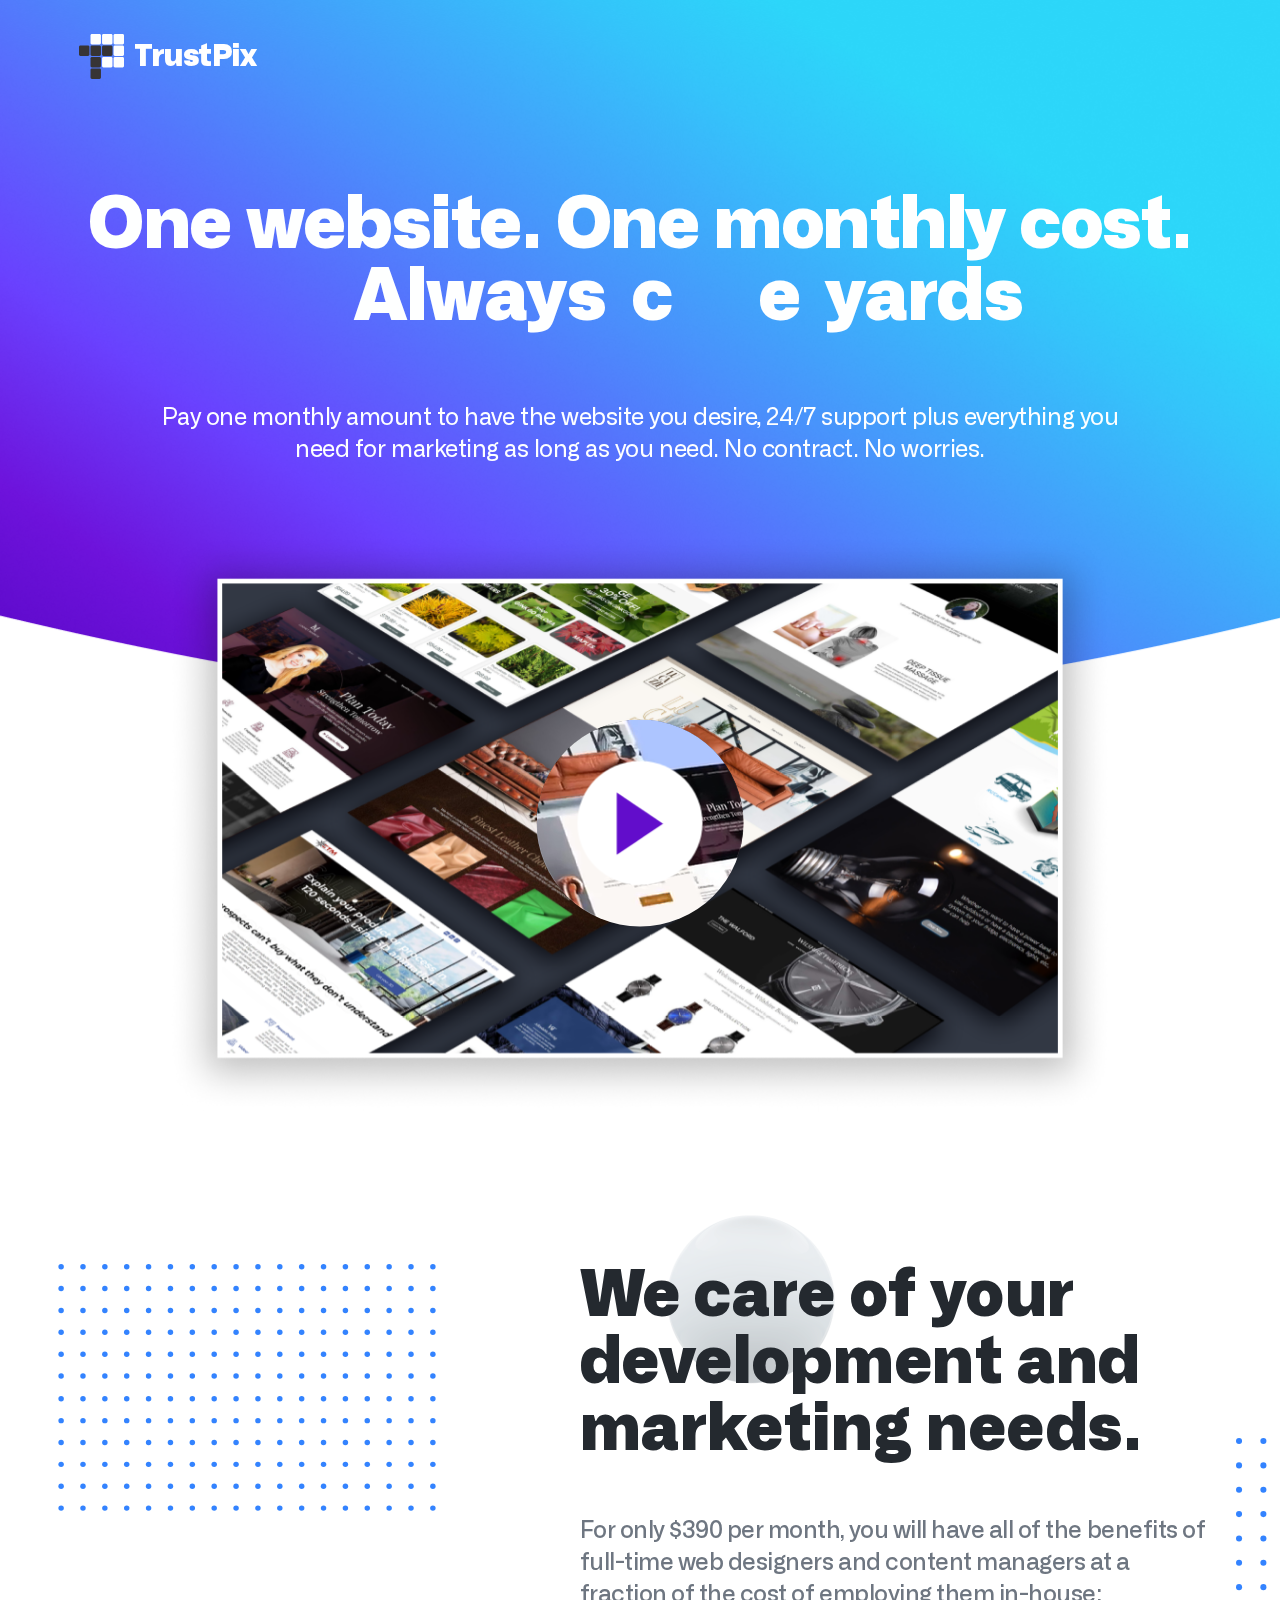
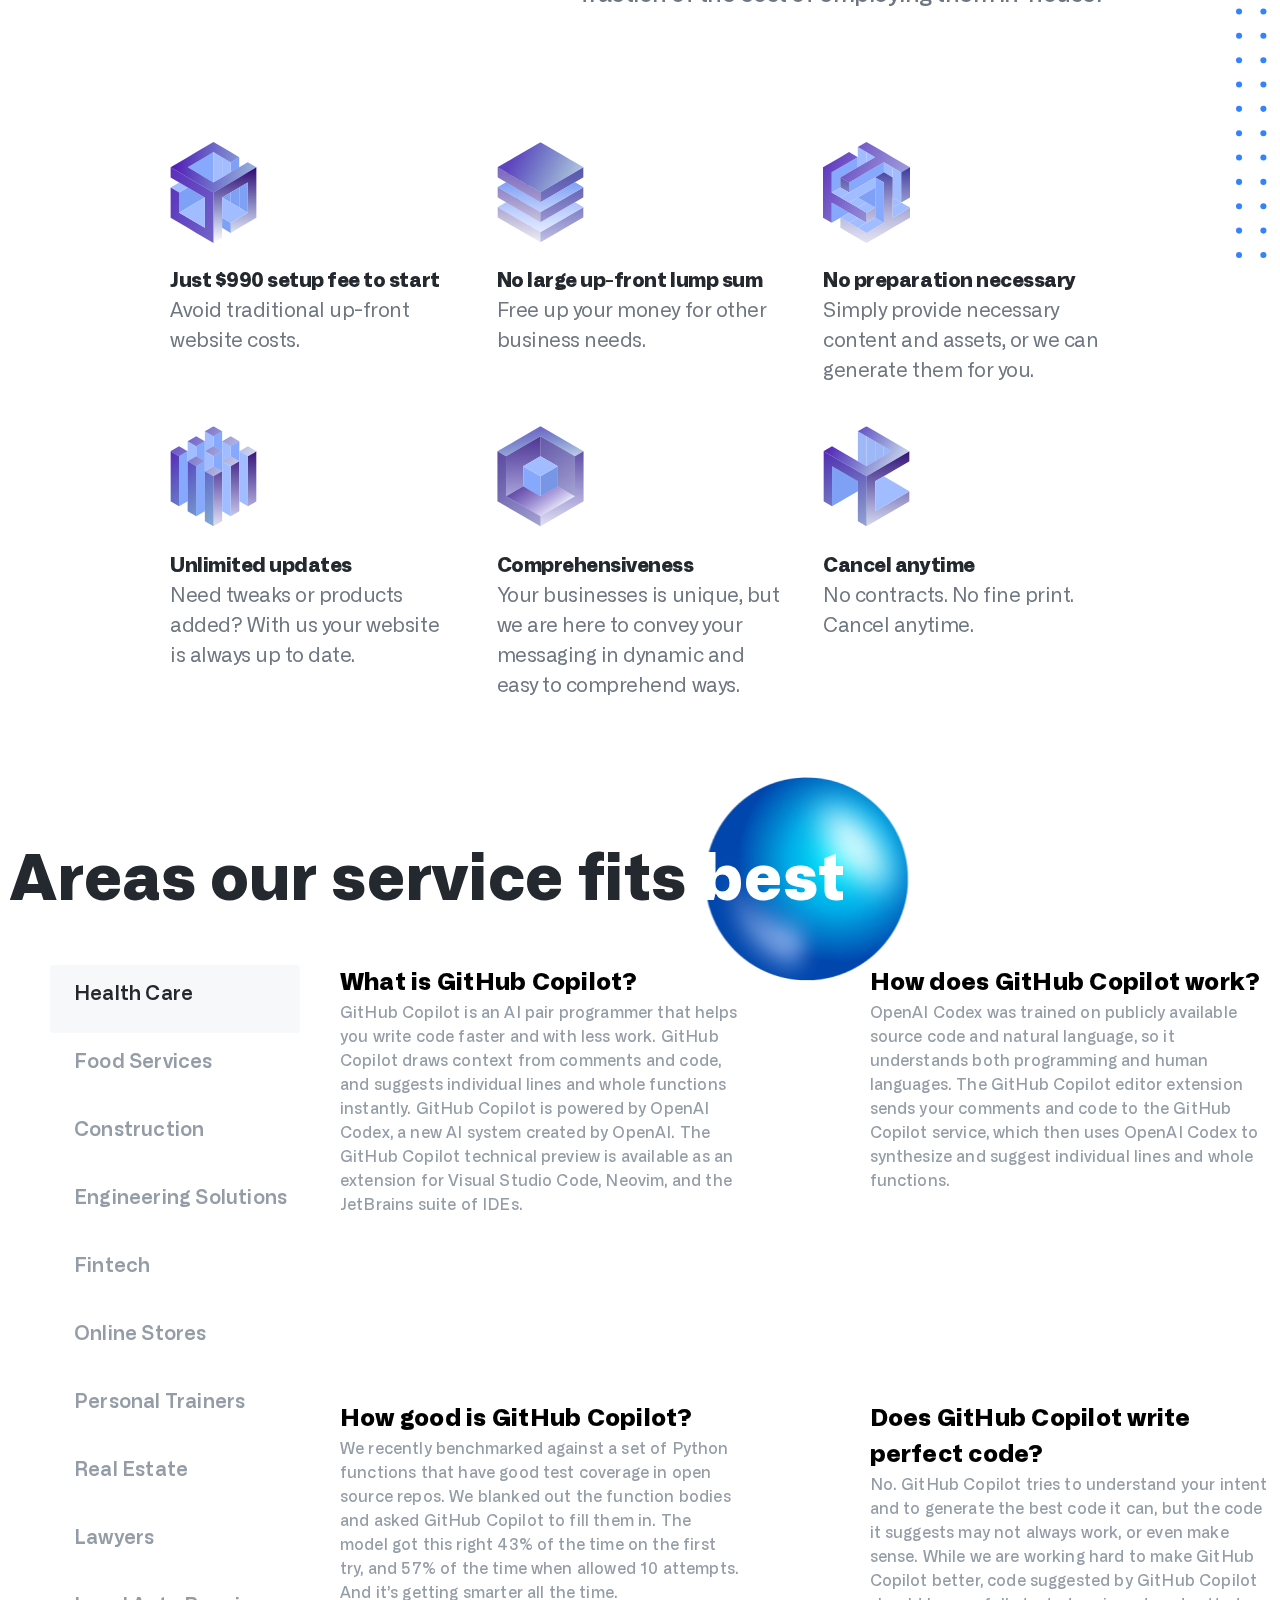
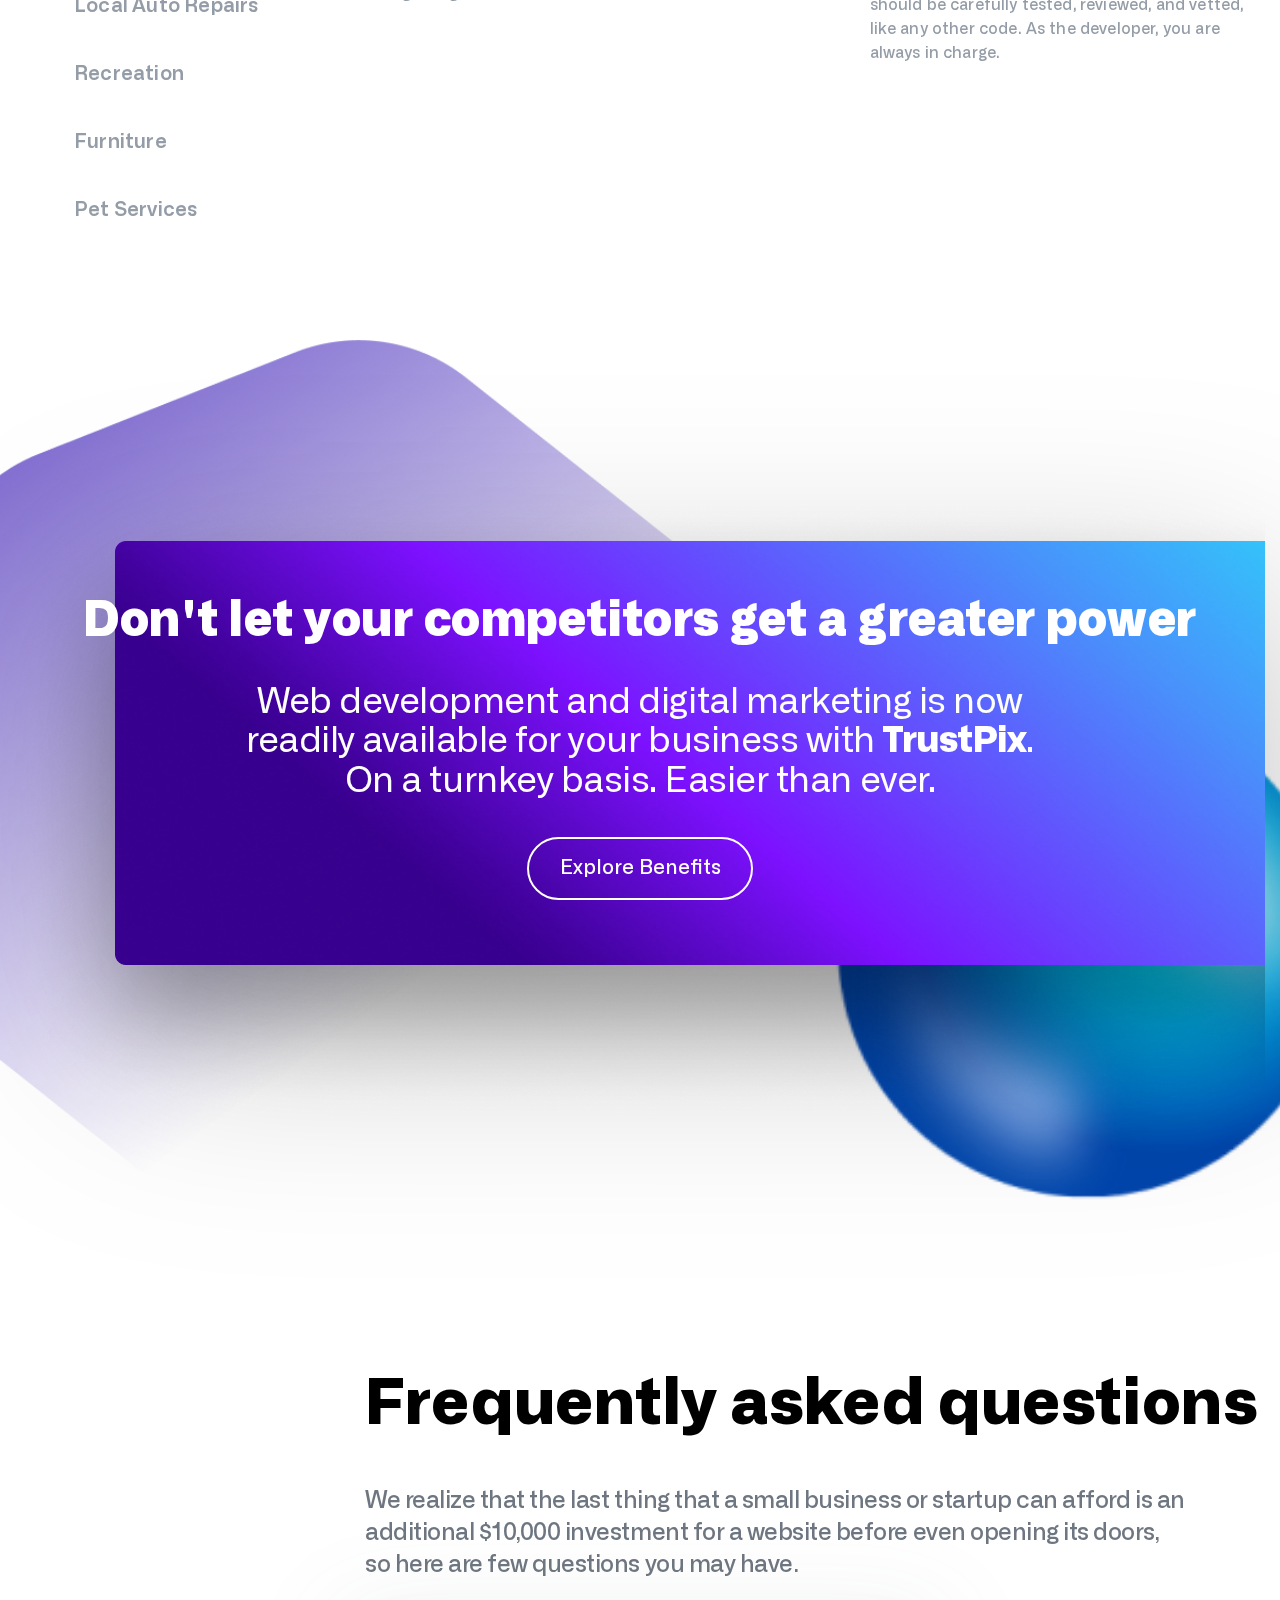
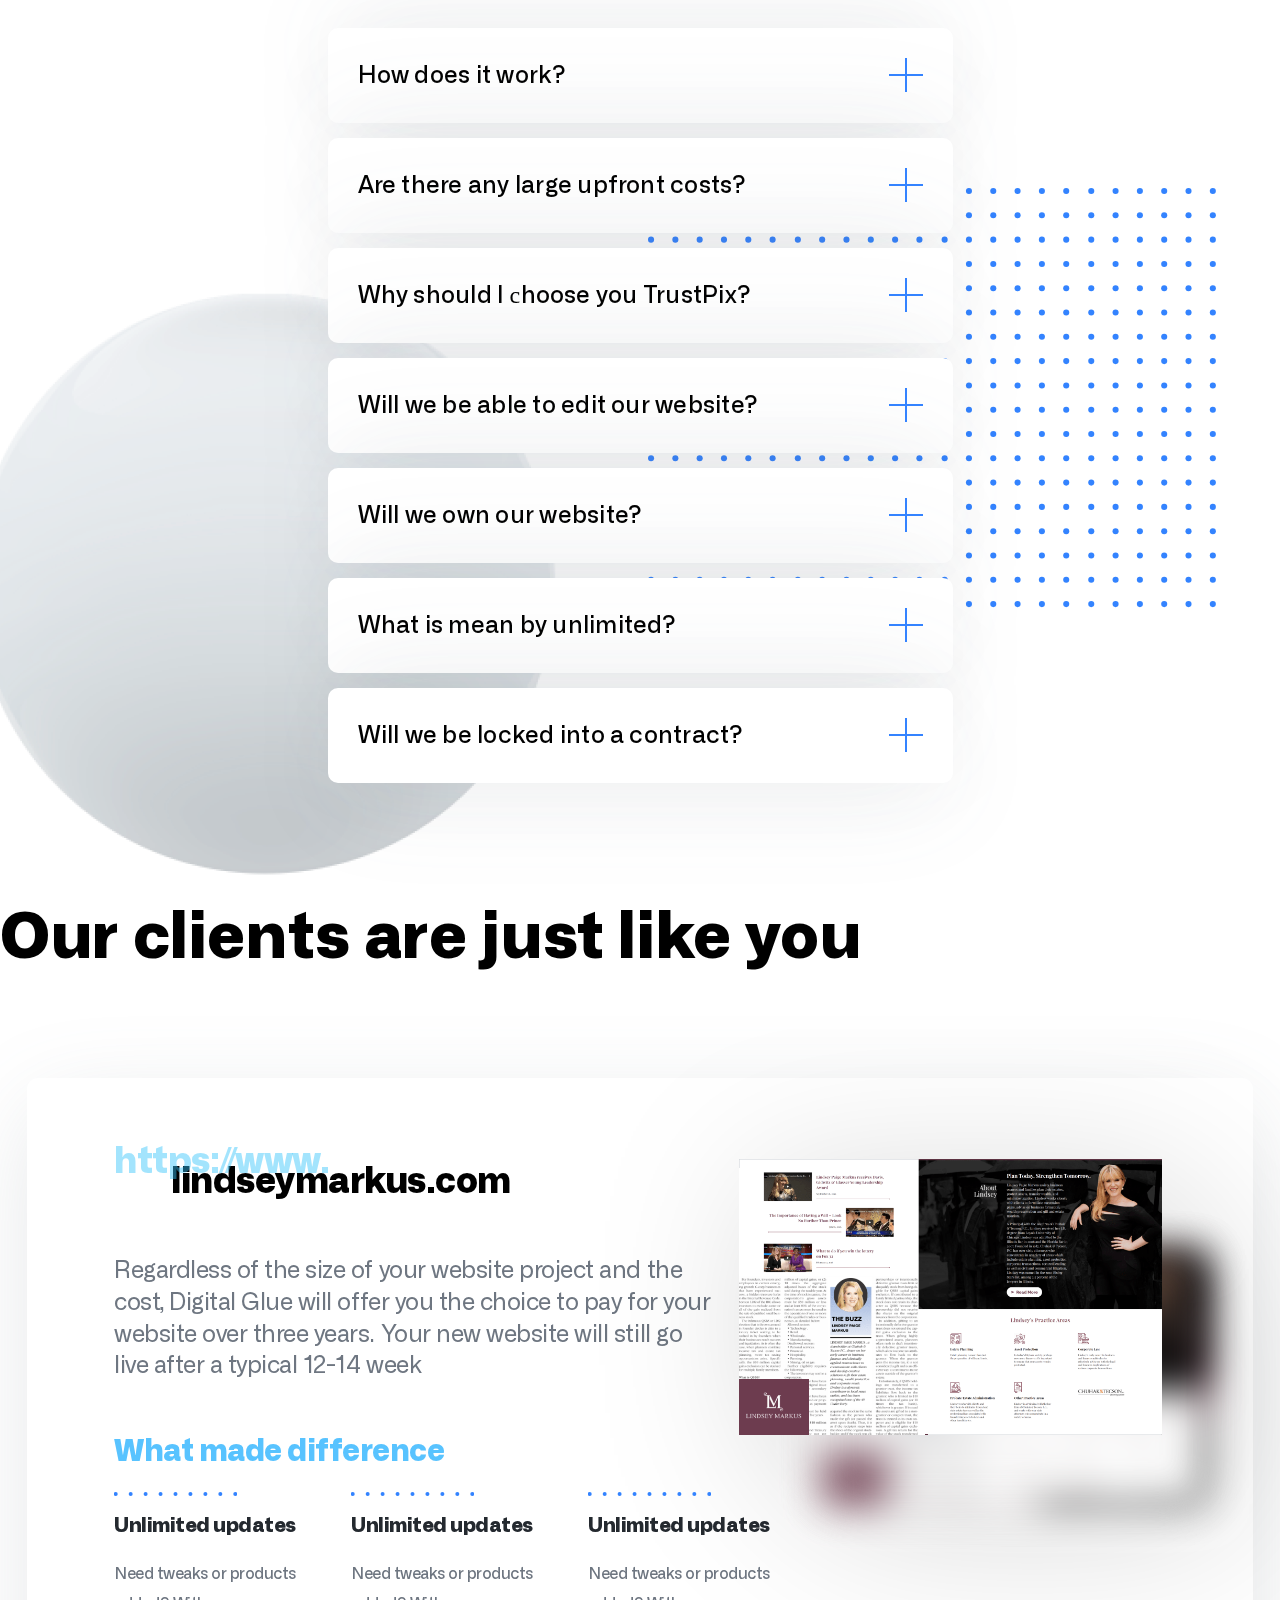
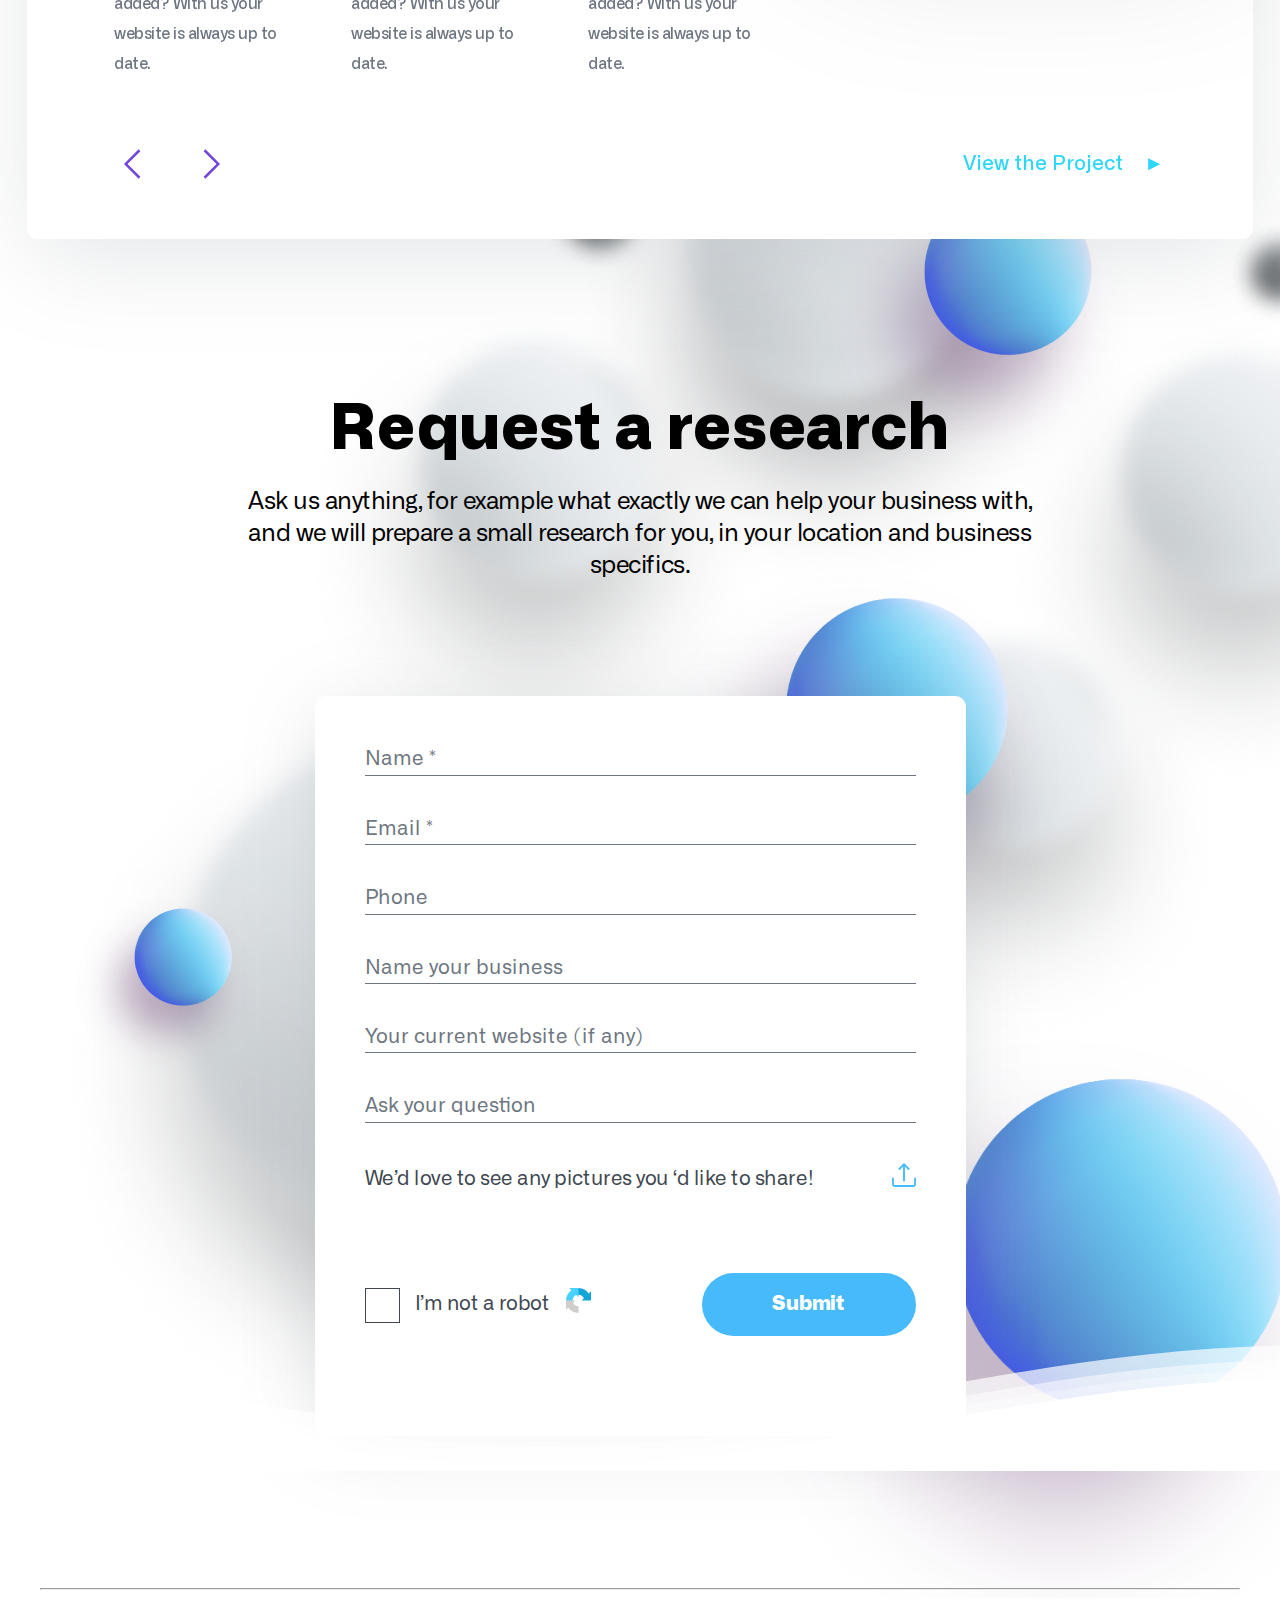
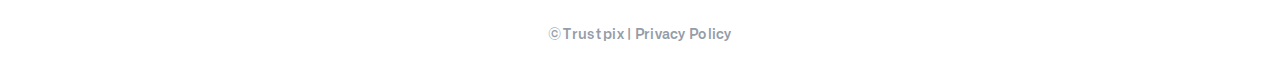
==== commit 89986ba2: "done" ====
--- a/index.html
+++ b/index.html
@@ -15,9 +15,63 @@
     <header class="page-header">
       <div class="page-header__container">
         <div class="page-header__main-contain">
-          <a href="./index.html" class="logo">
+          <a href="./index.html" class="logo_head">
             <svg class="logo__icon" width="45" height="45">
-              <use href="./images/icon.svg#icon-logo"></use>
+              <path
+                xmlns="http://www.w3.org/2000/svg"
+                fill="#373435"
+                d="M9.02159 11.5289H1.39342C0.623856 11.5289 0 12.1528 0 12.9224V20.5505C0 21.3201 0.623856 21.9439 1.39342 21.9439H9.02159C9.79115 21.9439 10.415 21.3201 10.415 20.5505V12.9224C10.415 12.1528 9.79115 11.5289 9.02159 11.5289Z"
+              />
+              <path
+                xmlns="http://www.w3.org/2000/svg"
+                fill="#FEFEFE"
+                d="M20.5484 0H12.9203C12.1507 0 11.5269 0.623856 11.5269 1.39342V9.02159C11.5269 9.79115 12.1507 10.415 12.9203 10.415H20.5484C21.318 10.415 21.9419 9.79115 21.9419 9.02159V1.39342C21.9419 0.623856 21.318 0 20.5484 0Z"
+              />
+              <path
+                xmlns="http://www.w3.org/2000/svg"
+                fill="#373435"
+                d="M20.5484 11.5289H12.9203C12.1507 11.5289 11.5269 12.1528 11.5269 12.9224V20.5505C11.5269 21.3201 12.1507 21.9439 12.9203 21.9439H20.5484C21.318 21.9439 21.9419 21.3201 21.9419 20.5505V12.9224C21.9419 12.1528 21.318 11.5289 20.5484 11.5289Z"
+              />
+              <path
+                xmlns="http://www.w3.org/2000/svg"
+                fill="#373435"
+                d="M20.5484 23.056H12.9203C12.1507 23.056 11.5269 23.6799 11.5269 24.4495V32.0776C11.5269 32.8472 12.1507 33.471 12.9203 33.471H20.5484C21.318 33.471 21.9419 32.8472 21.9419 32.0776V24.4495C21.9419 23.6799 21.318 23.056 20.5484 23.056Z"
+              />
+              <path
+                xmlns="http://www.w3.org/2000/svg"
+                fill="#373435"
+                d="M20.5484 34.585H12.9203C12.1507 34.585 11.5269 35.2088 11.5269 35.9784V43.6065C11.5269 44.3761 12.1507 45 12.9203 45H20.5484C21.318 45 21.9419 44.3761 21.9419 43.6065V35.9784C21.9419 35.2088 21.318 34.585 20.5484 34.585Z"
+              />
+              <path
+                xmlns="http://www.w3.org/2000/svg"
+                fill="#FEFEFE"
+                d="M32.0777 0H24.4496C23.68 0 23.0562 0.623856 23.0562 1.39342V9.02159C23.0562 9.79115 23.68 10.415 24.4496 10.415H32.0777C32.8473 10.415 33.4712 9.79115 33.4712 9.02159V1.39342C33.4712 0.623856 32.8473 0 32.0777 0Z"
+              />
+              <path
+                xmlns="http://www.w3.org/2000/svg"
+                fill="#373435"
+                d="M32.0777 11.5289H24.4496C23.68 11.5289 23.0562 12.1528 23.0562 12.9224V20.5505C23.0562 21.3201 23.68 21.9439 24.4496 21.9439H32.0777C32.8473 21.9439 33.4712 21.3201 33.4712 20.5505V12.9224C33.4712 12.1528 32.8473 11.5289 32.0777 11.5289Z"
+              />
+              <path
+                xmlns="http://www.w3.org/2000/svg"
+                fill="#FEFEFE"
+                d="M32.0777 23.056H24.4496C23.68 23.056 23.0562 23.6799 23.0562 24.4495V32.0776C23.0562 32.8472 23.68 33.471 24.4496 33.471H32.0777C32.8473 33.471 33.4712 32.8472 33.4712 32.0776V24.4495C33.4712 23.6799 32.8473 23.056 32.0777 23.056Z"
+              />
+              <path
+                xmlns="http://www.w3.org/2000/svg"
+                fill="#FEFEFE"
+                d="M43.6065 0H35.9784C35.2088 0 34.585 0.623856 34.585 1.39342V9.02159C34.585 9.79115 35.2088 10.415 35.9784 10.415H43.6065C44.3761 10.415 45 9.79115 45 9.02159V1.39342C45 0.623856 44.3761 0 43.6065 0Z"
+              />
+              <path
+                xmlns="http://www.w3.org/2000/svg"
+                fill="#FEFEFE"
+                d="M43.6065 11.5289H35.9784C35.2088 11.5289 34.585 12.1528 34.585 12.9224V20.5505C34.585 21.3201 35.2088 21.9439 35.9784 21.9439H43.6065C44.3761 21.9439 45 21.3201 45 20.5505V12.9224C45 12.1528 44.3761 11.5289 43.6065 11.5289Z"
+              />
+              <path
+                xmlns="http://www.w3.org/2000/svg"
+                fill="#FEFEFE"
+                d="M43.6065 23.056H35.9784C35.2088 23.056 34.585 23.6799 34.585 24.4495V32.0776C34.585 32.8472 35.2088 33.471 35.9784 33.471H43.6065C44.3761 33.471 45 32.8472 45 32.0776V24.4495C45 23.6799 44.3761 23.056 43.6065 23.056Z"
+              />
             </svg>
             TrustPix
           </a>
@@ -76,7 +130,7 @@
     </header>
 
     <main>
-      <section class="description layer" data-speed="140">
+      <section class="description layers" data-speed="140">
         <div class="description__container">
           <div class="description__first">
             <img
@@ -109,9 +163,59 @@
           <div class="description__list-contain">
             <ul class="description__list">
               <li class="description__item">
-                <svg class="description__item__picture" width="87" height="101">
-                  <use href="./images/icon.svg#icon-Group1"></use>
-                </svg>
+                  <svg class="description__item__picture" width="90" height="106" viewBox="0 0 90 106" fill="none" xmlns="http://www.w3.org/2000/svg">
+                    <path d="M17.9824 79.4772L8.99121 74.1727L17.9824 68.8682L26.9736 63.5637L35.9648 58.2593L26.9736 63.5637L17.9824 68.8682L8.99121 74.1727V84.7817V74.1727L17.9824 79.4772Z" fill="#1E1E1E"/>
+                    <path d="M26.4447 84.5123L25.9158 84.1527L17.9824 79.4775V90.0865V79.4775L26.4447 84.5123Z" fill="#1E1E1E"/>
+                    <path d="M35.9648 90.0865L26.9736 84.782V95.3909V84.782L35.9648 90.0865Z" fill="#1E1E1E"/>
+                    <path d="M8.99121 74.173L17.9824 68.8685L26.9736 63.564L35.9648 58.2595L26.9736 52.9551L17.9824 47.7405L8.99121 52.9551V63.564V74.173Z" fill="#7EA0F5"/>
+                    <path d="M63.0264 31.8272L72.0175 26.5227L63.0264 31.8272Z" fill="#1E1E1E"/>
+                    <path d="M90.0001 37.1314L90.0001 26.3918L81.0089 31.8269L72.0178 37.1314L63.0266 42.4358L54.0354 47.7403L44.9561 52.9549V63.5638V74.1728V84.7818V95.3907V106L54.0354 100.695V90.0862V79.4773V68.8683V58.2594L63.0266 52.9549L72.0178 47.7403L81.0089 42.4358V52.9549V63.5638V74.1728L72.0178 79.4773L63.0266 84.7818V95.3907L72.0178 90.0862L81.0089 84.7818L90.0001 79.4773V68.8683V58.2594V47.7403V37.1314Z" fill="url(#paint0_linear_220_1716)"/>
+                    <path d="M44.9561 10.6089L54.0354 15.9134L44.9561 10.6089L54.0354 5.30444L44.9561 10.6089Z" fill="#1E1E1E"/>
+                    <path d="M17.9824 26.5223L26.9736 31.8268L35.9648 37.1313L44.956 42.4358V31.8268V21.2178V10.6089L35.9648 15.9134L26.9736 21.2178L17.9824 26.5223Z" fill="#5081FC" fill-opacity="0.69"/>
+                    <path d="M17.9824 26.5227L8.99121 31.8272V42.4361V31.8272L17.9824 37.1317L8.99121 31.8272L17.9824 26.5227Z" fill="#1E1E1E"/>
+                    <path d="M54.0352 26.5223V15.9134L63.0263 21.2178L54.0352 15.9134L63.0263 10.6089L54.0352 15.9134V26.5223Z" fill="#1E1E1E"/>
+                    <path d="M26.9736 31.8267L17.9824 37.1311V47.7401V37.1311L26.9736 42.4356L17.9824 37.1311L26.9736 31.8267Z" fill="#1E1E1E"/>
+                    <path d="M63.0264 31.8273L72.0175 26.5228V15.9138L63.0264 21.2183V31.8273Z" fill="#7EA0F5"/>
+                    <path d="M35.9648 37.1311L26.9736 42.4356V52.9546V42.4356L35.9648 47.7401L26.9736 42.4356L35.9648 37.1311Z" fill="#1E1E1E"/>
+                    <path d="M44.956 42.4355L35.9648 47.74V58.2591V47.74L44.956 52.9546L35.9648 47.74L44.956 42.4355Z" fill="#1E1E1E"/>
+                    <path d="M63.0263 84.782L54.0352 79.4775V90.0865L63.0263 95.391V84.782Z" fill="#7EA0F5"/>
+                    <path d="M63.0263 52.9548L54.0352 58.2593L63.0263 63.5638V52.9548Z" fill="#7EA0F5"/>
+                    <path d="M72.0176 68.868L81.0088 74.1725V63.5635V52.9546V42.4355L72.0176 47.74V58.2591V68.868Z" fill="#7EA0F5"/>
+                    <path d="M72.0175 68.8685V58.2595V47.7405L63.0264 52.9551V63.564L72.0175 68.8685Z" fill="#7EA0F5"/>
+                    <path d="M54.0352 37.1317L63.0263 31.8273V21.2183L54.0352 15.9138V26.5228V37.1317Z" fill="#A3BDFF"/>
+                    <path d="M44.9561 21.2178V31.8268V42.4358L54.0354 37.1313V26.5223V15.9134L44.9561 10.6089V21.2178Z" fill="#A3BDFF"/>
+                    <path d="M17.9824 47.74L8.99118 42.4355L0 47.74L8.99118 52.9546L17.9824 47.74Z" fill="#A2BDFF"/>
+                    <path d="M81.0088 74.1731L72.0176 79.4776L81.0088 74.1731Z" fill="#5E5E5E"/>
+                    <path d="M72.0175 79.4775L63.0264 84.782L72.0175 79.4775Z" fill="#5E5E5E"/>
+                    <path fill-rule="evenodd" clip-rule="evenodd" d="M44.9559 63.5639V74.1729V84.7818V95.3908V106L35.9647 100.695L26.9736 95.3908V84.7818L35.9647 90.0863V79.9269V79.837V79.7471V79.4773V73.5435V68.8684V58.2594L26.9736 52.9549L17.9824 47.7404L8.99118 42.4359L0 37.1314V26.5225L8.99118 31.8269L17.9824 37.1314L26.9736 42.4359L35.9647 47.7404L44.9559 52.9549V63.5639ZM8.99118 52.9553V63.5643V74.1732V84.7822L0 79.4777V68.8687V58.2598V47.7407L8.99118 52.9553ZM8.99121 74.1728L17.9823 79.4772L17.9824 79.4773L26.4446 84.512L26.9735 84.7817V95.3907L17.9824 90.0862L17.9823 90.0862L8.99121 84.7818V74.1728Z" fill="url(#paint1_linear_220_1716)"/>
+                    <path d="M44.956 10.6089L35.9648 15.9134L44.956 10.6089Z" fill="#5E5E5E"/>
+                    <path d="M35.9648 15.9138L26.9736 21.2183L35.9648 15.9138Z" fill="#5E5E5E"/>
+                    <path d="M26.9736 21.2183L17.9824 26.5227L26.9736 21.2183Z" fill="#5E5E5E"/>
+                    <path d="M17.9824 26.5227L8.99121 31.8272L17.9824 26.5227Z" fill="#5E5E5E"/>
+                    <path d="M81.0088 31.8267L72.0176 37.1311L81.0088 31.8267Z" fill="#5E5E5E"/>
+                    <path d="M72.0175 37.1311L63.0264 42.4356L72.0175 37.1311Z" fill="#5E5E5E"/>
+                    <path d="M63.0263 42.4355L54.0352 47.74L63.0263 42.4355Z" fill="#5E5E5E"/>
+                    <path d="M54.0354 47.7405L44.9561 52.9551L54.0354 47.7405Z" fill="#5E5E5E"/>
+                    <path fill-rule="evenodd" clip-rule="evenodd" d="M17.9827 26.5222L26.9736 21.2179L35.9647 15.9134L44.9559 10.609L54.0353 15.9134L54.0353 15.9134L63.0265 21.2178L72.0176 15.9134L63.0265 10.6089L54.0353 5.30448L44.9559 0L35.9647 5.30448L26.9736 10.609L17.9824 15.9134L8.99118 21.2179L0 26.5224L8.99118 31.8269L8.99152 31.8267L17.9824 37.131L26.9736 42.4354L35.9648 47.7399L44.9559 52.9545L54.0353 47.8075L71.9576 37.2076L81.0849 31.7994L90 26.3913L80.9207 21.1276L71.9295 26.4321L63.0265 31.8265L54.0353 37.131L44.9559 42.4354L35.9648 37.131L26.9736 31.8265L17.9827 26.5222Z" fill="url(#paint2_linear_220_1716)"/>
+                    <path d="M17.9824 68.8682L8.99121 74.1727L17.9824 79.4772L25.9158 84.1523L26.4447 84.5119L26.9736 84.7817L35.9648 90.0861V79.9267V79.8368V79.7469V79.4772V73.5434V68.8682V58.2593L26.9736 63.5637L17.9824 68.8682Z" fill="#A2BDFF"/>
+                    <path d="M72.0175 79.4772L81.0087 74.1727L72.0175 68.8682L63.0263 63.5637L54.0352 58.2593V68.8682V79.4772L63.0263 84.7817L72.0175 79.4772Z" fill="#A2BDFF"/>
+                    <defs>
+                    <linearGradient id="paint0_linear_220_1716" x1="67.4781" y1="26.3918" x2="67.4781" y2="106" gradientUnits="userSpaceOnUse">
+                    <stop stop-color="#30056C"/>
+                    <stop offset="1" stop-color="#0320A0" stop-opacity="0"/>
+                    </linearGradient>
+                    <linearGradient id="paint1_linear_220_1716" x1="-17.069" y1="43.0296" x2="121.753" y2="107.604" gradientUnits="userSpaceOnUse">
+                    <stop stop-color="#5628BA"/>
+                    <stop offset="1" stop-color="#8898D6"/>
+                    </linearGradient>
+                    <linearGradient id="paint2_linear_220_1716" x1="-8.27587" y1="26.2374" x2="111.275" y2="43.0718" gradientUnits="userSpaceOnUse">
+                    <stop stop-color="#4E05B2"/>
+                    <stop offset="1" stop-color="#0558B2" stop-opacity="0.29"/>
+                    </linearGradient>
+                    </defs>
+                    </svg>
+                    
+              
                 <h3 class="description__item__title">
                   Just $990 setup fee to start
                 </h3>
@@ -120,9 +224,60 @@
                 </p>
               </li>
               <li class="description__item">
-                <svg class="description__item__picture" width="87" height="101">
-                  <use href="./images/icon.svg#icon-Group2"></use>
-                </svg>
+                <svg class="description__item__picture"  width="87" height="102" viewBox="0 0 87 102" fill="none" xmlns="http://www.w3.org/2000/svg">
+                    <g clip-path="url(#clip0_220_2040)">
+                    <path d="M17.3829 76.0504L8.69141 70.9961V81.1047V70.9961L17.3829 76.0504Z" fill="#1E1E1E"/>
+                    <path d="M26.0743 81.1047L17.3828 76.0504V86.159V76.0504L26.0743 81.1047Z" fill="#1E1E1E"/>
+                    <path d="M34.2544 85.9019L33.7432 85.5592L26.0742 81.1046V91.2132V81.1046L34.2544 85.9019Z" fill="#1E1E1E"/>
+                    <path d="M43.4576 91.2132L34.7661 86.1589V96.2675V86.1589L43.4576 91.2132Z" fill="#1E1E1E"/>
+                    <path d="M8.69141 50.7789L14.7414 54.3769L8.69141 50.7789V60.8875V50.7789Z" fill="#1E1E1E"/>
+                    <path d="M17.3828 55.8333L23.6884 59.5169L19.6835 57.2039L17.3828 55.8333V65.9418V55.8333Z" fill="#1E1E1E"/>
+                    <path d="M26.0742 60.8875L33.7432 65.3421L32.465 64.6567L26.0742 60.8875V70.996V60.8875Z" fill="#1E1E1E"/>
+                    <path d="M34.7661 65.9418L43.4576 70.9961L34.7661 65.9418V76.0503V65.9418Z" fill="#1E1E1E"/>
+                    <path d="M8.69141 30.6475V40.756V30.6475L15.1674 34.3311L12.6963 32.9604L8.69141 30.6475Z" fill="#1E1E1E"/>
+                    <path d="M17.3828 35.7018V45.8103V35.7018L24.3701 39.7281L22.4954 38.6144L17.3828 35.7018Z" fill="#1E1E1E"/>
+                    <path d="M26.0742 40.7561V50.779V40.7561L32.5502 44.4397L30.1643 43.0691L26.0742 40.7561Z" fill="#1E1E1E"/>
+                    <path d="M34.7661 45.8103V55.8332V45.8103L43.4576 50.7789L34.7661 45.8103Z" fill="#1E1E1E"/>
+                    <path fill-rule="evenodd" clip-rule="evenodd" d="M78.3086 30.6474L87.0001 25.5931V35.7017L78.3086 40.756L69.6172 45.8103L60.9257 50.7789L52.2342 55.8332L43.4575 60.8875V50.7789L52.2342 45.8103L60.9257 40.756L69.6172 35.7017L74.0481 33.1317L78.3086 30.6474ZM69.6172 55.8333L60.9257 60.8875L52.2342 65.9418L43.4575 70.9961V81.1047L52.2342 76.0504L60.9257 70.9961L69.6172 65.9418L78.3086 60.8875L87.0001 55.8333V45.8104L78.3086 50.779L69.6172 55.8333ZM69.6172 76.0504L60.9257 81.1047L52.2342 86.159L43.4575 91.2132V101.322L52.2342 96.2675L60.9257 91.2132L69.6172 86.159L78.3086 81.1047L87.0001 76.0504V65.9418L78.3086 70.9961L69.6172 76.0504Z" fill="url(#paint0_linear_220_2040)"/>
+                    <path fill-rule="evenodd" clip-rule="evenodd" d="M60.9256 50.7791L69.617 45.8105L78.3085 40.7562L87 45.8105L78.3085 50.7791L69.617 55.8334L60.9256 60.8877L52.2341 65.942L48.4848 68.0836L43.4574 70.9963L34.7659 65.942L33.7434 65.3423L32.4652 64.657L26.0744 60.8877L23.6885 59.517L19.6836 57.2041L17.383 55.8334L14.7414 54.3771L8.69148 50.7791L6.04995 49.3228L0 45.8105L8.69148 40.7562L17.383 45.8105L19.6836 47.0955L26.0744 50.7791L30.5906 53.4348L34.7659 55.8334L43.4574 60.8877L52.2341 55.8334L60.9256 50.7791ZM60.9256 70.9963L69.617 65.942L78.3085 60.8877L87 65.942L78.3085 70.9963L69.617 76.0505L60.9256 81.1048L52.2341 86.1591L43.4574 91.2134L34.7659 86.1591L34.2547 85.9021L33.7434 85.5595L26.0744 81.1048L17.383 76.0505L8.69148 70.9963L0 65.942L8.69148 60.8877L17.383 65.942L20.7062 67.9123L26.0744 70.9963L34.7659 76.0505L43.4574 81.1048L52.2341 76.0505L60.9256 70.9963Z" fill="url(#paint1_linear_220_2040)"/>
+                    <path d="M78.3087 70.9961L69.6172 76.0504L78.3087 70.9961Z" fill="#5E5E5E"/>
+                    <path d="M69.6173 76.0504L60.9258 81.1047L69.6173 76.0504Z" fill="#5E5E5E"/>
+                    <path d="M60.9254 81.1046L52.2339 86.1589L60.9254 81.1046Z" fill="#5E5E5E"/>
+                    <path d="M52.2342 86.1589L43.4575 91.2132L52.2342 86.1589Z" fill="#5E5E5E"/>
+                    <path d="M78.3087 50.7789L69.6172 55.8332L78.3087 50.7789Z" fill="#5E5E5E"/>
+                    <path d="M69.6173 55.8333L60.9258 60.8875L69.6173 55.8333Z" fill="#5E5E5E"/>
+                    <path d="M60.9254 60.8875L52.2339 65.9417L60.9254 60.8875Z" fill="#5E5E5E"/>
+                    <path d="M48.4849 68.0834L43.4575 70.9961L52.2342 65.9418L48.4849 68.0834Z" fill="#5E5E5E"/>
+                    <path fill-rule="evenodd" clip-rule="evenodd" d="M17.383 45.8103L8.69148 40.756L0 35.7017V25.5931L8.69148 30.6474L15.1675 34.3311L17.383 35.7017L24.3702 39.728L26.0744 40.756L32.5504 44.4396L34.7659 45.8103L43.4574 50.7789V60.8875L34.7659 55.8332L30.5906 53.4345L26.0744 50.7789L19.6836 47.0953L17.383 45.8103ZM8.69148 60.8875L17.383 65.9418L20.7062 67.9121L26.0744 70.9961L34.7659 76.0504L43.4574 81.1047V70.9961L34.7659 65.9418L33.7434 65.3422L26.0744 60.8875L23.6885 59.5169L17.383 55.8333L14.7414 54.3769L8.69148 50.779L6.04995 49.3227L0 45.8104V55.8333L8.69148 60.8875ZM8.69144 70.996L0 65.9418V76.0504L8.69144 81.1046L8.69148 81.1047L17.3829 86.1589V76.0503L8.69148 70.9961L8.69144 70.996ZM17.383 76.0502L26.0744 81.1044L26.0745 81.1045L34.2546 85.9017L34.7659 86.1587V96.2673L26.0745 91.2131L26.0744 91.213L17.383 86.1588V76.0502ZM34.766 86.159L43.4574 91.2133V101.322L34.766 96.2676V86.159Z" fill="url(#paint2_linear_220_2040)"/>
+                    <path d="M78.3084 30.6475L74.0479 33.1318L78.3084 30.6475Z" fill="#5E5E5E"/>
+                    <path d="M60.9258 40.7561L69.6173 35.7018L64.4194 38.7001L60.9258 40.7561Z" fill="#5E5E5E"/>
+                    <path d="M60.9254 40.7561L52.2339 45.8104L60.9254 40.7561Z" fill="#5E5E5E"/>
+                    <path d="M52.2342 45.8103L43.4575 50.7789L52.2342 45.8103Z" fill="#5E5E5E"/>
+                    <path d="M8.69148 30.6475L12.6964 32.9604L15.1675 34.3311L17.383 35.7018L22.4956 38.6144L24.3702 39.7281L26.0744 40.756L30.1645 43.069L32.5504 44.4397L34.7659 45.8103L43.4574 50.7789L52.2341 45.8103L60.9256 40.756L64.4192 38.7001L69.617 35.7018L74.048 33.1318L78.3085 30.6475L87 25.5932L80.8648 21.9952L78.3085 20.5389L72.855 17.3693L69.617 15.4846L65.2713 13.0003L60.9256 10.4303L58.7101 9.14536L52.2341 5.37606L43.4574 0.321777L34.7659 5.37606L26.0744 10.4303L17.383 15.4846L8.69148 20.5389L0 25.5932L8.69148 30.6475Z" fill="url(#paint3_linear_220_2040)"/>
+                    </g>
+                    <defs>
+                    <linearGradient id="paint0_linear_220_2040" x1="65.2288" y1="25.5931" x2="65.2288" y2="101.322" gradientUnits="userSpaceOnUse">
+                    <stop stop-color="#5957AD"/>
+                    <stop offset="1" stop-color="#060292" stop-opacity="0.24"/>
+                    </linearGradient>
+                    <linearGradient id="paint1_linear_220_2040" x1="43.5" y1="40.7562" x2="43.5" y2="91.2134" gradientUnits="userSpaceOnUse">
+                    <stop stop-color="#7EA0F5"/>
+                    <stop offset="1" stop-color="#A2BDFF" stop-opacity="0.32"/>
+                    </linearGradient>
+                    <linearGradient id="paint2_linear_220_2040" x1="22.1547" y1="0.321724" x2="21.7242" y2="101.322" gradientUnits="userSpaceOnUse">
+                    <stop stop-color="#6845C2"/>
+                    <stop offset="1" stop-color="#190B76" stop-opacity="0.07"/>
+                    </linearGradient>
+                    <linearGradient id="paint3_linear_220_2040" x1="21.7287" y1="4.60506" x2="103.3" y2="48.3598" gradientUnits="userSpaceOnUse">
+                    <stop stop-color="#5F44C0"/>
+                    <stop offset="1" stop-color="#085B9C" stop-opacity="0.1"/>
+                    </linearGradient>
+                    <clipPath id="clip0_220_2040">
+                    <rect width="87" height="101" fill="white" transform="translate(0 0.321777)"/>
+                    </clipPath>
+                    </defs>
+                    </svg>
+                    
                 <h3 class="description__item__title">
                   No large up-front lump sum
                 </h3>
@@ -131,9 +286,63 @@
                 </p>
               </li>
               <li class="description__item">
-                <svg class="description__item__picture" width="87" height="101">
-                  <use href="./images/icon.svg#icon-Group3"></use>
-                </svg>
+                <svg class="description__item__picture"  width="87" height="101" viewBox="0 0 87 101" fill="none" xmlns="http://www.w3.org/2000/svg">
+                    <path d="M17.3829 65.62L8.69141 60.5657V70.6742V80.7828L17.3829 75.7285L26.0744 70.6742L17.3829 65.62Z" fill="#86A8FD"/>
+                    <path d="M34.7657 85.8372L26.0742 80.7829L34.7657 75.7286L26.0742 80.7829V90.8915V80.7829L34.7657 85.8372Z" fill="#1E1E1E"/>
+                    <path d="M43.4576 80.7828L34.7661 85.8371L43.4576 90.8914L34.7661 85.8371L43.4576 80.7828Z" fill="#1E1E1E"/>
+                    <path d="M17.3829 45.4885L8.69141 50.4571V60.5657V50.4571L17.3829 55.5114L8.69141 50.4571L17.3829 45.4885Z" fill="#1E1E1E"/>
+                    <path d="M26.0743 50.4572L17.3828 55.5114V65.62V55.5114L26.0743 60.5657L17.3828 55.5114L26.0743 50.4572Z" fill="#1E1E1E"/>
+                    <path d="M34.7657 55.5115L26.0742 60.5658V70.6743V60.5658L34.7657 65.62L26.0742 60.5658L34.7657 55.5115Z" fill="#1E1E1E"/>
+                    <path d="M43.4576 60.5657L34.7661 65.62L43.4576 70.6742L34.7661 65.62L43.4576 60.5657Z" fill="#1E1E1E"/>
+                    <path d="M26.0743 30.3256L17.3828 35.3799L26.0743 30.3256L34.7658 25.2714L26.0743 30.3256Z" fill="#1E1E1E"/>
+                    <path d="M17.3829 35.38L26.0744 30.3257L34.7658 25.2714V15.1628L26.0744 20.2171L17.3829 25.2714L8.69141 30.3257V40.4343V50.4572L17.3829 45.4885V35.38Z" fill="#86A8FD"/>
+                    <path d="M43.4575 20.2172V10.1086L52.2342 15.1629L43.4575 10.1086L52.2342 5.05432L43.4575 10.1086V20.2172Z" fill="#1E1E1E"/>
+                    <path d="M52.2339 15.1628L60.9254 10.1085L52.2339 15.1628Z" fill="#1E1E1E"/>
+                    <path d="M60.9258 20.2171L69.6173 25.2714L60.9258 20.2171L69.6173 15.1628L60.9258 20.2171Z" fill="#1E1E1E"/>
+                    <path d="M34.7657 45.4886L43.4572 40.4343L52.2339 35.38L60.9253 30.3257V20.2172L52.2339 25.2714L43.4572 30.3257L34.7657 35.38L26.0742 40.4343V50.4572L34.7657 45.4886Z" fill="#86A8FD"/>
+                    <path d="M69.6172 35.38V25.2714L78.3087 30.3257L69.6172 25.2714L78.3087 20.2172L69.6172 25.2714V35.38Z" fill="#1E1E1E"/>
+                    <path d="M34.7661 15.1629V25.2715L43.4576 20.2172V10.1086L34.7661 5.05432V15.1629Z" fill="#A2BDFF"/>
+                    <path d="M52.2342 15.1628L43.4575 10.1085V20.2171L52.2342 15.1628Z" fill="#A2BDFF"/>
+                    <path d="M60.9258 30.3257L69.6173 35.38V25.2714L60.9258 20.2172V30.3257Z" fill="#A2BDFF"/>
+                    <path d="M69.6172 25.2714V35.3799V45.4885V55.5114L78.3087 60.5657V50.4571V40.4342V30.3256L69.6172 25.2714Z" fill="#A2BDFF"/>
+                    <path d="M78.3087 70.6743L69.6172 75.7286L78.3087 70.6743Z" fill="#5E5E5E"/>
+                    <path d="M60.9254 80.7828L52.2339 85.8371L60.9254 80.7828Z" fill="#5E5E5E"/>
+                    <path d="M52.2342 85.8372L43.4575 90.8914L52.2342 85.8372Z" fill="#5E5E5E"/>
+                    <path d="M43.4576 50.4572L34.7661 55.5114L43.4576 50.4572Z" fill="#5E5E5E"/>
+                    <path d="M34.7657 55.5115L26.0742 60.5658L34.7657 55.5115Z" fill="#5E5E5E"/>
+                    <path d="M52.2339 35.38L60.9254 30.3257L52.2339 35.38Z" fill="#5E5E5E"/>
+                    <path d="M52.2342 45.4886L43.4575 50.4572L52.2342 45.4886V55.5115V65.62V55.5115V45.4886V35.38L60.9257 40.4343L52.2342 35.38V45.4886Z" fill="#5E5E5E"/>
+                    <path d="M26.0743 20.2172L17.3828 25.2714L26.0743 20.2172Z" fill="#5E5E5E"/>
+                    <path d="M17.3829 25.2714L8.69141 30.3256L17.3829 25.2714Z" fill="#5E5E5E"/>
+                    <path d="M60.9254 20.2172L52.2339 25.2714L60.9254 20.2172Z" fill="#5E5E5E"/>
+                    <path d="M52.2342 25.2714L43.4575 30.3256L52.2342 25.2714Z" fill="#5E5E5E"/>
+                    <path d="M43.4576 30.3257L34.7661 35.38L43.4576 30.3257Z" fill="#5E5E5E"/>
+                    <path d="M34.7657 35.38L26.0742 40.4343L34.7657 35.38Z" fill="#5E5E5E"/>
+                    <path d="M52.2343 65.62L43.4576 60.5657L34.7661 65.62L43.4576 60.5657L52.2343 65.62Z" fill="#939393"/>
+                    <path fill-rule="evenodd" clip-rule="evenodd" d="M43.4574 10.1086L43.4574 10.1085L52.234 15.1627L43.4574 20.217L34.7659 25.2712L26.0744 30.3255L17.3829 35.3798L26.0744 40.4341L34.7659 35.3798L43.4574 30.3255L52.2341 25.2712L60.9255 20.217L69.617 15.1627L60.9256 10.1085L60.9255 10.1084L52.2341 5.0542L52.234 5.05428L43.4574 0L34.7659 5.05428L43.4574 10.1086ZM26.0744 70.6744L34.7659 75.7287L43.4574 80.7829V70.6744L34.7659 65.6201L26.0744 60.5658L17.383 55.5115L8.69148 50.4572V40.4343V30.3258L0 25.2715V35.3801V45.4886V55.5115V65.6201V75.7287L8.69148 80.7829V70.6744V60.5658L17.383 65.6201L26.0744 70.6744ZM26.0744 20.217L17.383 25.2712L8.69148 30.3255L0 25.2712L8.69148 20.217L17.383 15.1627L26.0744 10.1084L34.7659 15.1627L26.0744 20.217ZM78.3085 20.2174L69.617 15.1631L60.9255 20.2174L69.617 25.2717L69.6171 25.2716L78.3085 30.3259L87 25.2716L78.3085 20.2173L78.3085 20.2174Z" fill="url(#paint0_linear_223_2051)"/>
+                    <path fill-rule="evenodd" clip-rule="evenodd" d="M78.3083 30.3258L86.9998 25.2715V35.38V45.4886V55.5115L78.3083 60.5658V50.4572V40.4343V30.3258ZM69.6169 65.6199V55.5114V45.4884V35.38L69.617 35.38L69.6169 35.3799V35.3799L69.6169 35.3799L60.9255 30.3257L52.234 35.38L60.9254 40.4342V50.4571V60.5656V70.6742V80.7828L52.234 85.837L43.4573 90.8913L34.7658 85.837L26.0743 80.7827V90.8913L34.7658 95.9456L43.4573 101L52.234 95.9456L60.9254 90.8913L69.6169 85.837L78.3084 80.7828L86.9999 75.7285V65.6199L78.3084 70.6742L69.6169 75.7285V65.6199ZM43.4573 80.783L52.234 75.7287V65.6201L43.4573 70.6744V80.783ZM26.0743 50.4571V40.4342L17.3828 35.3799V45.4884L26.0743 50.4571ZM17.3828 75.7285L26.0743 80.7828V90.8914L17.3828 85.8371V75.7285Z" fill="url(#paint1_linear_223_2051)"/>
+                    <path d="M34.7658 75.7286L26.0743 70.6743L17.3828 75.7286L26.0743 80.7829L34.7658 75.7286Z" fill="#A2BDFF"/>
+                    <path d="M34.7657 75.7286L26.0742 80.7829L34.7657 85.8372L43.4572 80.7829L34.7657 75.7286Z" fill="#A2BDFF"/>
+                    <path d="M43.4576 80.7829L34.7661 85.8372L43.4576 90.8915L52.2343 85.8372L60.9258 80.7829L52.2343 75.7286L43.4576 80.7829Z" fill="#A2BDFF"/>
+                    <path d="M17.3829 45.4885L8.69141 50.4571L17.3829 55.5114L26.0744 50.4571L17.3829 45.4885Z" fill="#A2BDFF"/>
+                    <path d="M43.4572 60.5658L34.7657 55.5115L26.0742 60.5658L34.7657 65.62L43.4572 60.5658Z" fill="#A2BDFF"/>
+                    <path d="M52.2343 65.62L43.4576 60.5657L34.7661 65.62L43.4576 70.6742L52.2343 65.62Z" fill="#A2BDFF"/>
+                    <path d="M69.6172 55.5115V65.62L78.3087 60.5658L69.6172 55.5115Z" fill="#A2BDFF"/>
+                    <path d="M78.3087 60.5657L69.6172 65.62V75.7285L78.3087 70.6742L87.0001 65.62L78.3087 60.5657Z" fill="#A2BDFF"/>
+                    <path d="M43.4576 60.5657L52.2343 65.62V55.5114V45.4885L43.4576 50.4571L34.7661 55.5114L43.4576 60.5657Z" fill="#7EA0F5"/>
+                    <path d="M60.9254 40.4343L52.2339 35.38V45.4886V55.5115V65.62V75.7286L60.9254 80.7829V70.6743V60.5658V50.4572V40.4343Z" fill="#86A8FD"/>
+                    <path d="M43.4573 50.4572L52.2339 45.4886V35.38L43.4573 40.4343L34.7658 45.4886L26.0743 50.4572L17.3828 55.5115L26.0743 60.5658L34.7658 55.5115L43.4573 50.4572Z" fill="#A2BDFF"/>
+                    <defs>
+                    <linearGradient id="paint0_linear_223_2051" x1="-11" y1="15" x2="104" y2="75" gradientUnits="userSpaceOnUse">
+                    <stop stop-color="#5524B9"/>
+                    <stop offset="1" stop-color="#90A3DA" stop-opacity="0.67"/>
+                    </linearGradient>
+                    <linearGradient id="paint1_linear_223_2051" x1="63.9999" y1="10.5" x2="62.4999" y2="116.5" gradientUnits="userSpaceOnUse">
+                    <stop stop-color="#090484"/>
+                    <stop offset="1" stop-color="#D2D5EC" stop-opacity="0.3"/>
+                    </linearGradient>
+                    </defs>
+                    </svg>
                 <h3 class="description__item__title">
                   No preparation necessary
                 </h3>
@@ -143,9 +352,42 @@
                 </p>
               </li>
               <li class="description__item">
-                <svg class="description__item__picture" width="90" height="106">
-                  <use href="./images/icon.svg#icon-Group4"></use>
-                </svg>
+                <svg class="description__item__picture"  width="87" height="102" viewBox="0 0 87 102" fill="none" xmlns="http://www.w3.org/2000/svg">
+                    <g clip-path="url(#clip0_220_2043)">
+                    <path d="M52.2342 25.5931L43.4575 30.6474L52.2342 25.5931Z" fill="#1E1E1E"/>
+                    <path d="M26.0742 40.7561L34.7657 35.7018L26.0742 40.7561Z" fill="#1E1E1E"/>
+                    <path fill-rule="evenodd" clip-rule="evenodd" d="M52.234 25.5931L43.4573 20.5388V10.4303L52.234 5.37598V15.4845V25.5931ZM34.7658 35.7016V25.5934V15.4848L26.0743 20.5391V30.6476L34.7655 35.7018L26.0743 40.7559V50.7788V60.8873V70.9959V81.1045V91.213L34.7658 86.1588V76.0502V65.9416V55.8331V45.8102V35.7019V35.7016ZM17.3829 55.8332V65.9418V76.0504L8.69141 81.1046V70.9961V60.8875V50.7789V40.756V30.6475L17.3829 25.5932V35.7018V45.8103V55.8332ZM60.9255 30.6476L69.617 35.7019V25.5934V15.4848L60.9255 20.5391V30.6476ZM52.234 45.8103L43.4573 40.756V30.6475L52.234 25.5932V35.7018V45.8103Z" fill="#86A8FD"/>
+                    <path fill-rule="evenodd" clip-rule="evenodd" d="M78.3087 30.6474L87.0001 25.5931V35.7017V45.8103V55.8332V65.9417V76.0503L78.3087 81.1046V70.996V60.8875V50.7789V40.756V30.6474ZM69.6172 65.9416V55.833V45.8101V35.7015L60.9257 40.7558V50.7787V60.8873V70.9959V81.1044V91.213L69.6172 86.1587V76.0501V65.9416ZM52.2342 76.0504V65.9418V55.8333V45.8104L43.4575 50.779V60.8875V70.9961V81.1047V91.2132V101.322L52.2342 96.2675V86.159V76.0504Z" fill="url(#paint0_linear_220_2043)"/>
+                    <path d="M78.3087 60.8875V50.7789V40.756V30.6474L69.6172 25.5931V35.7017V45.8103V55.8332V65.9417V76.0503L78.3087 81.1046V70.996V60.8875Z" fill="#A2BDFF"/>
+                    <path d="M34.7661 15.4847V25.5932L43.4576 20.5389V10.4304L34.7661 5.3761V15.4847Z" fill="#A2BDFF"/>
+                    <path d="M17.3828 25.5932V35.7018L26.0743 30.6475V20.5389L17.3828 15.4846V25.5932Z" fill="#A2BDFF"/>
+                    <path d="M52.2339 25.5932V35.7018L60.9254 30.6475V20.5389L52.2339 15.4846V25.5932Z" fill="#A2BDFF"/>
+                    <path fill-rule="evenodd" clip-rule="evenodd" d="M8.69148 60.8875V50.7789V40.756V30.6474L0 25.5931V35.7017V45.8103V55.8332V65.9417V76.0503L8.69148 81.1046V70.996V60.8875ZM26.0745 60.8873V50.7787V40.7558L17.383 35.7015V45.8101V55.833V65.9416V76.0501V86.1587L26.0745 91.213V81.1044V70.9959V60.8873ZM43.4574 60.8875V70.9961V81.1047V91.2132V101.322L34.766 96.2675V86.159V76.0504V65.9418V55.8333V45.8104L43.4574 50.779V60.8875Z" fill="url(#paint1_linear_220_2043)"/>
+                    <path d="M34.7661 35.7017V25.5931L43.4576 30.6474L34.7661 25.5931V35.7017Z" fill="#5E5E5E"/>
+                    <path d="M52.2339 35.7018V45.8103V35.7018L60.9254 40.7561L52.2339 35.7018Z" fill="#5E5E5E"/>
+                    <path fill-rule="evenodd" clip-rule="evenodd" d="M43.4574 10.4303L52.2341 5.37606L43.4574 0.321777L34.766 5.37606L43.4574 10.4303ZM52.2341 45.8105L43.4574 40.7562L34.766 45.8105L43.4574 50.7791L52.2341 45.8105ZM34.7659 15.4845L26.0745 20.5387L17.383 15.4845L26.0745 10.4302L34.7659 15.4845ZM8.69148 30.6476L17.383 25.5933L8.69148 20.539L0 25.5933L8.69148 30.6476ZM43.4574 20.539L52.2341 25.5933L43.4574 30.6476L34.766 25.5933L43.4574 20.539ZM60.9256 20.5387L69.6171 15.4845L60.9256 10.4302L52.2341 15.4845L60.9256 20.5387ZM60.9256 30.6474L69.6171 35.7017L60.9256 40.756L52.2341 35.7017L60.9256 30.6474ZM78.3085 30.6476L87 25.5933L78.3085 20.539L69.617 25.5933L78.3085 30.6476ZM26.0745 30.6474L34.7659 35.7017L26.0745 40.756L17.383 35.7017L26.0745 30.6474Z" fill="url(#paint2_linear_220_2043)"/>
+                    <path d="M60.9254 70.9961V60.8875V50.779V40.7561L52.2339 35.7018V45.8103V55.8333V65.9418V76.0504V86.1589L60.9254 91.2132V81.1047V70.9961Z" fill="#A2BDFF"/>
+                    <path d="M43.4576 40.756V30.6474L34.7661 25.5931V35.7017V45.8103L43.4576 40.756Z" fill="#A2BDFF"/>
+                    </g>
+                    <defs>
+                    <linearGradient id="paint0_linear_220_2043" x1="65.2288" y1="25.5931" x2="65.2288" y2="101.322" gradientUnits="userSpaceOnUse">
+                    <stop stop-color="#391578"/>
+                    <stop offset="1" stop-color="#0F0599" stop-opacity="0.11"/>
+                    </linearGradient>
+                    <linearGradient id="paint1_linear_220_2043" x1="-9.37316" y1="26.4498" x2="55.8313" y2="113.496" gradientUnits="userSpaceOnUse">
+                    <stop stop-color="#5522B8"/>
+                    <stop offset="1" stop-color="#0464AF" stop-opacity="0.42"/>
+                    </linearGradient>
+                    <linearGradient id="paint2_linear_220_2043" x1="-12.7816" y1="0.321775" x2="87.2323" y2="65.368" gradientUnits="userSpaceOnUse">
+                    <stop stop-color="#5729BA"/>
+                    <stop offset="1" stop-color="#032F9F" stop-opacity="0"/>
+                    </linearGradient>
+                    <clipPath id="clip0_220_2043">
+                    <rect width="87" height="101" fill="white" transform="translate(0 0.321777)"/>
+                    </clipPath>
+                    </defs>
+                    </svg>
+                    
                 <h3 class="description__item__title">Unlimited updates</h3>
                 <p class="description__item__text">
                   Need tweaks or products added? With us your website is always
@@ -153,9 +395,62 @@
                 </p>
               </li>
               <li class="description__item">
-                <svg class="description__item__picture" width="87" height="101">
-                  <use href="./images/icon.svg#icon-Group5"></use>
-                </svg>
+                <svg class="description__item__picture"  width="87" height="102" viewBox="0 0 87 102" fill="none" xmlns="http://www.w3.org/2000/svg">
+                    <path d="M26.0743 81.1048L17.3828 76.0505L26.0743 70.9962L34.7658 65.9419L26.0743 70.9962L17.3828 76.0505V86.1591V76.0505L26.0743 81.1048Z" fill="#1E1E1E"/>
+                    <path d="M34.7657 86.1593L26.0742 81.1051L34.7657 76.0508L43.4572 70.9965L34.7657 76.0508L26.0742 81.1051V91.2136V81.1051L34.7657 86.1593Z" fill="#1E1E1E"/>
+                    <path d="M43.4576 81.1047L52.2343 76.0504L60.9258 70.9961L69.6172 65.9418V55.8333V65.9418L60.9258 70.9961L52.2343 76.0504L43.4576 81.1047L34.7661 86.159L43.4576 91.2133L34.7661 86.159L43.4576 81.1047Z" fill="#1E1E1E"/>
+                    <path d="M60.9259 40.7563L52.2344 45.8106L60.9259 40.7563Z" fill="#1E1E1E"/>
+                    <path d="M34.7661 45.8104L43.4576 50.7791L34.7661 45.8104Z" fill="#1E1E1E"/>
+                    <path d="M52.2344 25.5933V15.4847L60.9259 20.539L52.2344 15.4847L60.9259 10.4304L52.2344 15.4847V25.5933Z" fill="#1E1E1E"/>
+                    <path d="M60.9258 30.6479V20.5393L69.6173 25.5936L60.9258 20.5393L69.6173 15.485L60.9258 20.5393V30.6479Z" fill="#1E1E1E"/>
+                    <path d="M69.6172 35.7019V25.5934L78.3087 30.6477L69.6172 25.5934L78.3087 20.5391L69.6172 25.5934V35.7019Z" fill="#1E1E1E"/>
+                    <path fill-rule="evenodd" clip-rule="evenodd" d="M17.3829 65.9415L8.69141 70.9958V60.8872V50.7786V40.7557V30.6471L17.3829 25.5928L26.0744 20.5385L34.7658 15.4842L43.4573 10.4299V20.5385V30.6471L34.7658 35.7014L26.0744 40.7557V50.7786V60.8872L17.3829 65.9415ZM78.3085 30.6467L87 25.5924V35.701V45.8096V55.8326V65.9411V76.0497L78.3085 81.104L69.617 86.1583L60.9256 91.2126L52.2341 96.2669L43.4574 101.321V91.2126L52.2341 86.1583L60.9256 81.104L69.617 76.0497L78.3085 70.9954V60.8868V50.7783V40.7553V30.6467Z" fill="url(#paint0_linear_220_2042)"/>
+                    <path d="M60.9257 50.7793V40.7563L52.2342 45.8106L43.4575 50.7793V60.8879V70.9965L52.2342 65.9422L60.9257 60.8879V50.7793Z" fill="#7796E6"/>
+                    <path d="M43.4572 60.8879V50.7793L34.7657 45.8106L26.0742 40.7563V50.7793V60.8879L34.7657 65.9422L43.4572 70.9965V60.8879Z" fill="#86A8FD"/>
+                    <path d="M26.0742 70.9962L34.7657 65.9419L26.0742 70.9962Z" fill="#5E5E5E"/>
+                    <path d="M26.0743 70.9965L17.3828 76.0508L26.0743 70.9965Z" fill="#5E5E5E"/>
+                    <path d="M34.7661 76.0508L43.4576 70.9965L34.7661 76.0508Z" fill="#5E5E5E"/>
+                    <path d="M34.7657 76.0505L26.0742 81.1048L34.7657 76.0505Z" fill="#5E5E5E"/>
+                    <path d="M69.6173 65.9419L60.9258 70.9962L69.6173 65.9419Z" fill="#5E5E5E"/>
+                    <path d="M60.9259 70.9965L52.2344 76.0508L60.9259 70.9965Z" fill="#5E5E5E"/>
+                    <path d="M52.2342 76.0505L43.4575 81.1048L52.2342 76.0505Z" fill="#5E5E5E"/>
+                    <path d="M43.4576 81.1046L34.7661 86.1589L43.4576 81.1046Z" fill="#5E5E5E"/>
+                    <path d="M78.3087 70.9965L69.6172 76.0508L78.3087 70.9965Z" fill="#5E5E5E"/>
+                    <path d="M69.6173 76.0505L60.9258 81.1048L69.6173 76.0505Z" fill="#5E5E5E"/>
+                    <path d="M60.9259 81.1046L52.2344 86.1589L60.9259 81.1046Z" fill="#5E5E5E"/>
+                    <path d="M52.2342 86.1592L43.4575 91.2135L52.2342 86.1592Z" fill="#5E5E5E"/>
+                    <path d="M26.0742 60.8879V50.7793V40.7563L34.7657 45.8106L26.0742 40.7563V50.7793V60.8879Z" fill="#5E5E5E"/>
+                    <path d="M43.4576 10.4304L34.7661 15.4847L43.4576 10.4304Z" fill="#5E5E5E"/>
+                    <path d="M34.7657 15.485L26.0742 20.5393L34.7657 15.485Z" fill="#5E5E5E"/>
+                    <path d="M26.0743 20.5391L17.3828 25.5934L26.0743 20.5391Z" fill="#5E5E5E"/>
+                    <path d="M17.3829 25.5931L8.69141 30.6474L17.3829 25.5931Z" fill="#5E5E5E"/>
+                    <path fill-rule="evenodd" clip-rule="evenodd" d="M52.2341 25.5926V35.7012L44.2243 30.9895L43.4574 30.6469V20.5383V10.4297L52.2341 15.484V25.5926ZM52.2341 15.4843L60.9255 20.5385V20.5383L69.617 25.5926V25.593L78.3084 30.6472V40.7558V50.7787V60.8873V70.9959L69.6169 65.9416V65.9413L60.9255 60.887V50.7784V40.7557L52.2341 35.7014V25.5928V15.4843ZM8.69148 50.7787V60.8873V70.9957L17.3829 76.05V86.1586L8.69148 81.1043V81.1045L0 76.0502V65.9416V55.833V45.8101V35.7015V25.5929L8.69148 30.6472V40.7558V50.7787ZM26.0744 81.1041L17.3829 76.0498V86.1584L26.0744 91.2127V81.1041ZM34.7659 86.1586L43.4574 91.2129V101.322L34.7659 96.2672L26.0745 91.2129V81.1044L34.7659 86.1586Z" fill="url(#paint1_linear_220_2042)"/>
+                    <path d="M52.2342 45.8104L43.4575 50.7791L52.2342 45.8104Z" fill="#5E5E5E"/>
+                    <path d="M60.9254 40.7558L52.2339 35.7015L44.2241 30.9899L48.8255 33.7312L52.2339 35.7015L60.9254 40.7558Z" fill="#939393"/>
+                    <path d="M34.7657 35.7015L26.0742 40.7558L43.4572 30.6472L34.7657 35.7015Z" fill="#939393"/>
+                    <path fill-rule="evenodd" clip-rule="evenodd" d="M17.383 25.5933L26.0744 20.539L34.7659 15.4847L43.4574 10.4304L43.4576 10.4303L52.2341 15.4844L60.9256 10.4302L52.2341 5.37586L52.2339 5.37597L43.4574 0.321777L34.7659 5.37607L26.0744 10.4304L17.383 15.4847L8.69148 20.539L0 25.5933L8.69148 30.6475L17.383 25.5933ZM69.6171 15.4847L60.9256 20.539L52.2341 15.4847L60.9256 10.4304L69.6171 15.4847ZM69.6172 25.5935L69.617 25.5936L60.9255 20.5393L69.617 15.485L78.3083 20.5392L78.3084 20.5391L86.9999 25.5934L78.3084 30.6477L69.6172 25.5935Z" fill="url(#paint2_linear_220_2042)"/>
+                    <path fill-rule="evenodd" clip-rule="evenodd" d="M17.3829 65.9421L26.0744 60.8878L34.7656 65.942L34.7658 65.9419L43.4572 70.9962L34.7658 76.0505L26.0743 81.1048L17.383 76.0506L17.3829 76.0507L8.69141 70.9964L17.3829 65.9421ZM69.6168 65.9421L69.6172 65.9419L78.3087 70.9962L69.6172 76.0505L60.9258 81.1048L52.2343 86.1591L43.4576 91.2134L34.7661 86.1591L34.7657 86.1593L26.0742 81.105L34.7657 76.0507L43.4572 70.9964L52.2339 65.9421L60.9253 60.8878L69.6168 65.9421Z" fill="url(#paint3_linear_220_2042)"/>
+                    <path d="M26.0742 40.7558L34.7657 45.8101L43.4572 50.7787L52.2339 45.8101L60.9253 40.7558L52.2339 35.7015L48.8254 33.7312L44.2241 30.9899L43.4572 30.6472L26.0742 40.7558Z" fill="#A2BDFF"/>
+                    <defs>
+                    <linearGradient id="paint0_linear_220_2042" x1="47.7179" y1="-4.39005" x2="47.8471" y2="101.321" gradientUnits="userSpaceOnUse">
+                    <stop stop-color="#3E1C7D"/>
+                    <stop offset="1" stop-color="#0B03A2" stop-opacity="0.12"/>
+                    </linearGradient>
+                    <linearGradient id="paint1_linear_220_2042" x1="-6.81684" y1="10.6012" x2="74.6487" y2="109.119" gradientUnits="userSpaceOnUse">
+                    <stop stop-color="#553C96"/>
+                    <stop offset="1" stop-color="#05088A" stop-opacity="0.22"/>
+                    </linearGradient>
+                    <linearGradient id="paint2_linear_220_2042" x1="10.6513" y1="3.46584" x2="18.3056" y2="45.1513" gradientUnits="userSpaceOnUse">
+                    <stop stop-color="#705DC5"/>
+                    <stop offset="1" stop-color="#0648A5" stop-opacity="0.21"/>
+                    </linearGradient>
+                    <linearGradient id="paint3_linear_220_2042" x1="17" y1="59.5" x2="40.5" y2="94.5" gradientUnits="userSpaceOnUse">
+                    <stop stop-color="#57409A"/>
+                    <stop offset="1" stop-color="#2400AC" stop-opacity="0.14"/>
+                    <stop offset="1" stop-color="#0076AC" stop-opacity="0.14"/>
+                    </linearGradient>
+                    </defs>
+                    </svg>
                 <h3 class="description__item__title">Comprehensiveness</h3>
                 <p class="description__item__text">
                   Your businesses is unique, but we are here to convey your
@@ -163,9 +458,51 @@
                 </p>
               </li>
               <li class="description__item">
-                <svg class="description__item__picture" width="87" height="101">
-                  <use href="./images/icon.svg#icon-Group6"></use>
-                </svg>
+                <svg class="description__item__picture"  width="87" height="102" viewBox="0 0 87 102" fill="none" xmlns="http://www.w3.org/2000/svg">
+                    <g clip-path="url(#clip0_220_2041)">
+                    <path d="M26.0744 50.779L17.3829 45.8104L8.69141 40.7561V50.779V60.8876V70.9961V81.1047L17.3829 76.0504L26.0744 70.9961L34.7658 65.9418V55.8333L26.0744 50.779Z" fill="#7EA0F5"/>
+                    <path d="M43.4575 20.5389V10.4304L52.2342 15.4847L43.4575 10.4304L52.2342 5.3761L43.4575 10.4304V20.5389Z" fill="#1E1E1E"/>
+                    <path d="M17.3829 25.5931L8.69141 30.6474V40.756V30.6474L17.3829 35.7017L8.69141 30.6474L17.3829 25.5931Z" fill="#1E1E1E"/>
+                    <path d="M52.2339 25.5931V15.4846L60.9254 20.5389L52.2339 15.4846L60.9254 10.4303L52.2339 15.4846V25.5931Z" fill="#1E1E1E"/>
+                    <path d="M26.0743 30.6475L17.3828 35.7017V45.8103V35.7017L26.0743 40.756L17.3828 35.7017L26.0743 30.6475Z" fill="#1E1E1E"/>
+                    <path d="M60.9258 30.6475V20.5389L69.6173 25.5932L60.9258 20.5389L69.6173 15.4846L60.9258 20.5389V30.6475Z" fill="#1E1E1E"/>
+                    <path d="M34.7657 35.7018L26.0742 40.7561V50.779V40.7561L34.7657 45.8103L26.0742 40.7561L34.7657 35.7018Z" fill="#1E1E1E"/>
+                    <path d="M69.6172 25.5932L78.3087 20.5389L69.6172 25.5932Z" fill="#1E1E1E"/>
+                    <path d="M43.4576 40.7561L34.7661 45.8104L43.4576 50.779L34.7661 45.8104L43.4576 40.7561Z" fill="#1E1E1E"/>
+                    <path d="M69.6172 45.8103L78.3086 40.756L87.0001 35.7017V25.5931L78.3086 30.6474L69.6172 35.7017L60.9257 40.756L52.2342 45.8103L43.4575 50.7789V60.8875V70.996V81.1046V91.2132V101.322L52.2342 96.2674L60.9257 91.2132L69.6172 86.1589L78.3086 81.1046L87.0001 76.0503V65.9417L78.3086 70.996L73.1108 73.9943L69.6172 76.0503L65.0158 78.7059L60.9257 81.1046L52.2342 86.1589V76.0503V70.996V65.9417V55.8332L60.9257 50.7789L69.6172 45.8103Z" fill="url(#paint0_linear_220_2041)"/>
+                    <path d="M34.7661 35.7018L43.4576 40.7561V30.6475V20.5389V10.4304L34.7661 5.3761V15.4847V25.5932V35.7018Z" fill="#9EB8F7"/>
+                    <path d="M52.2342 25.5931V15.4846L43.4575 10.4303V20.5389V30.6474V40.756L52.2342 35.7017V25.5931Z" fill="#9EB8F7"/>
+                    <path d="M60.9254 20.5389L52.2339 15.4846V25.5932V35.7018L60.9254 30.6475V20.5389Z" fill="#9EB8F7"/>
+                    <path d="M69.6173 25.5932L60.9258 20.5389V30.6475L69.6173 25.5932Z" fill="#9EB8F7"/>
+                    <path d="M78.3087 70.9961L73.1108 73.9944L78.3087 70.9961Z" fill="#5E5E5E"/>
+                    <path d="M69.617 76.0504L65.0156 78.7061L69.617 76.0504Z" fill="#5E5E5E"/>
+                    <path d="M60.9254 81.1046L52.2339 86.1589L60.9254 81.1046Z" fill="#5E5E5E"/>
+                    <path d="M43.4574 81.1046V70.996V60.8875V50.7789L34.7659 45.8103L26.0744 40.756V50.7789V40.756L17.383 35.7017V45.8103V35.7017L8.69148 30.6474V40.756V30.6474L0 25.5931V35.7017V45.8103V55.8332V65.9417V76.0503L8.69148 81.1046V70.996V60.8875V50.7789V40.756L17.383 45.8103L26.0744 50.7789L34.7659 55.8332V65.9417V76.0503V86.1589V96.2674L43.4574 101.322V91.2132V81.1046Z" fill="url(#paint1_linear_220_2041)"/>
+                    <path d="M78.3087 30.6475L69.6172 35.7017L78.3087 30.6475Z" fill="#5E5E5E"/>
+                    <path d="M69.6173 35.7018L60.9258 40.7561L69.6173 35.7018Z" fill="#5E5E5E"/>
+                    <path d="M60.9254 40.7561L52.2339 45.8104L60.9254 40.7561Z" fill="#5E5E5E"/>
+                    <path d="M52.2342 45.8103L43.4575 50.7789L52.2342 45.8103Z" fill="#5E5E5E"/>
+                    <path fill-rule="evenodd" clip-rule="evenodd" d="M34.766 5.37606L43.4574 10.4303L43.4574 10.4303L52.2341 15.4845L52.2341 15.4845L60.9256 20.5387L69.6171 15.4845L60.9256 10.4302L60.9256 10.4303L52.2341 5.37606L52.2341 5.37598L43.4574 0.321777L34.766 5.37606ZM8.69148 30.6475L17.383 35.7018L26.0744 40.756L34.7659 45.8103L43.4574 50.7789L52.1489 45.7247L60.8404 40.6704L69.5318 35.6161L78.2233 30.5618L86.9148 25.5075L78.2233 20.4532L78.1921 20.4714L69.617 15.4848L60.9256 20.5391L69.5006 25.5257L60.8404 30.5618L52.1489 35.6161L43.4574 40.756L34.7659 35.7018L26.0744 30.6475L17.383 25.5932L8.69148 20.5389L0 25.5932L8.69148 30.6475Z" fill="url(#paint2_linear_220_2041)"/>
+                    <path d="M60.9254 50.7789L52.2339 55.8332V65.9418V70.9961V76.0504V86.1589L60.9254 81.1046L65.0155 78.706L69.6168 76.0504L73.1105 73.9944L78.3083 70.9961L86.9998 65.9418L81.5463 62.7721L78.3083 60.8875L75.2407 59.1742L69.6168 55.8332L60.9254 50.7789Z" fill="#A2BDFF"/>
+                    </g>
+                    <defs>
+                    <linearGradient id="paint0_linear_220_2041" x1="65.2288" y1="25.5931" x2="65.2288" y2="101.322" gradientUnits="userSpaceOnUse">
+                    <stop stop-color="#361074"/>
+                    <stop offset="1" stop-color="#15209C" stop-opacity="0.17"/>
+                    </linearGradient>
+                    <linearGradient id="paint1_linear_220_2041" x1="-4.68658" y1="20.8815" x2="42.1442" y2="110.627" gradientUnits="userSpaceOnUse">
+                    <stop stop-color="#5123B0"/>
+                    <stop offset="1" stop-color="#0A329C" stop-opacity="0.4"/>
+                    </linearGradient>
+                    <linearGradient id="paint2_linear_220_2041" x1="9.37316" y1="12.7433" x2="70.4796" y2="50.5725" gradientUnits="userSpaceOnUse">
+                    <stop stop-color="#5524B9"/>
+                    <stop offset="1" stop-color="#0F38AE" stop-opacity="0.22"/>
+                    </linearGradient>
+                    <clipPath id="clip0_220_2041">
+                    <rect width="87" height="101" fill="white" transform="translate(0 0.321777)"/>
+                    </clipPath>
+                    </defs>
+                    </svg>
                 <h3 class="description__item__title">Cancel anytime</h3>
                 <p class="description__item__text">
                   No contracts. No fine print. Cancel anytime.
@@ -367,6 +704,9 @@
       </section>
       <section class="questions">
         <div class="questions__container">
+          <img class="bg-balls bgb3" src="./images/bg-ball3.png" alt="bg-ball3" width="631" height="620">
+          <img class="bg-balls bgp3" src="./images/points3.svg" alt="bg-points3" width="568" height="420">
+          
           <div class="questions__text-contain">
             <h2 class="questions__title">Frequently asked questions</h2>
             <p class="questions__text">
@@ -534,7 +874,7 @@
       </section>
       <section class="clients">
         <div class="clients__container">
-          <h2 class="questions__title">Our clients are just like you</h2>
+          <h2 class="clients__title">Our clients are just like you</h2>
           <div class="clients__baner">
             <div class="slider">
               <div class="client__slide" data-src="https://lindseymarkus.com">
@@ -546,10 +886,10 @@
                       >lindseymarkus.com</a
                     >
                     <p class="clients__baner__description">
-                      Regardless of the size of your website project and the cost,
-                      Digital Glue will offer you the choice to pay for your
-                      website over three years. Your new website will still go
-                      live after a typical 12-14 week
+                      Regardless of the size of your website project and the
+                      cost, Digital Glue will offer you the choice to pay for
+                      your website over three years. Your new website will still
+                      go live after a typical 12-14 week
                     </p>
                     <h3 class="clients__baner__title">What made difference</h3>
                   </div>
@@ -558,17 +898,25 @@
                       class="animate-img first-img"
                       src="./images/img11.png"
                       alt="baner1"
-                      width="423"
-                      height="275"
+                    />
+                    <img
+                      class="animate-img first-img _shadov-img"
+                      src="./images/img11.png"
+                      alt="banerbg1"
                     />
                     <img
                       class="animate-img sec-img"
                       src="./images/img12.png"
                       alt="baner2"
                     />
+                    <img
+                      class="animate-img sec-img _shadov-img"
+                      src="./images/img12.png"
+                      alt="banerbg2"
+                    />
                   </div>
                 </div>
-  
+
                 <ul class="clients__list">
                   <li class="clients__item">
                     <h4 class="clients__item__name">Unlimited updates</h4>
@@ -596,16 +944,16 @@
               <div class="client__slide" data-src="https://wilshiretime.com">
                 <div class="clients__baner__content">
                   <div class="clients__baner__text-contain">
-                    <a 
+                    <a
                       class="clients__baner__link"
                       href="https://wilshiretime.com"
                       >wilshiretime.com</a
                     >
                     <p class="clients__baner__description">
-                      Regardless of the size of your website project and the cost,
-                      Digital Glue will offer you the choice to pay for your
-                      website over three years. Your new website will still go
-                      live after a typical 12-14 week
+                      Regardless of the size of your website project and the
+                      cost, Digital Glue will offer you the choice to pay for
+                      your website over three years. Your new website will still
+                      go live after a typical 12-14 week
                     </p>
                     <h3 class="clients__baner__title">What made difference</h3>
                   </div>
@@ -624,7 +972,7 @@
                     />
                   </div>
                 </div>
-  
+
                 <ul class="clients__list">
                   <li class="clients__item">
                     <h4 class="clients__item__name">Unlimited updates</h4>
@@ -658,10 +1006,10 @@
                       >mysolarbrick.com</a
                     >
                     <p class="clients__baner__description">
-                      Regardless of the size of your website project and the cost,
-                      Digital Glue will offer you the choice to pay for your
-                      website over three years. Your new website will still go
-                      live after a typical 12-14 week
+                      Regardless of the size of your website project and the
+                      cost, Digital Glue will offer you the choice to pay for
+                      your website over three years. Your new website will still
+                      go live after a typical 12-14 week
                     </p>
                     <h3 class="clients__baner__title">What made difference</h3>
                   </div>
@@ -680,7 +1028,7 @@
                     />
                   </div>
                 </div>
-  
+
                 <ul class="clients__list">
                   <li class="clients__item">
                     <h4 class="clients__item__name">Unlimited updates</h4>
@@ -704,21 +1052,20 @@
                     </p>
                   </li>
                 </ul>
-               
               </div>
               <div class="client__slide" data-src="https://romamassage.me">
                 <div class="clients__baner__content">
                   <div class="clients__baner__text-contain">
-                    <a 
+                    <a
                       class="clients__baner__link"
                       href="https://romamassage.me"
                       >romamassage.me</a
                     >
                     <p class="clients__baner__description">
-                      Regardless of the size of your website project and the cost,
-                      Digital Glue will offer you the choice to pay for your
-                      website over three years. Your new website will still go
-                      live after a typical 12-14 week
+                      Regardless of the size of your website project and the
+                      cost, Digital Glue will offer you the choice to pay for
+                      your website over three years. Your new website will still
+                      go live after a typical 12-14 week
                     </p>
                     <h3 class="clients__baner__title">What made difference</h3>
                   </div>
@@ -737,7 +1084,7 @@
                     />
                   </div>
                 </div>
-  
+
                 <ul class="clients__list">
                   <li class="clients__item">
                     <h4 class="clients__item__name">Unlimited updates</h4>
@@ -771,10 +1118,10 @@
                       >wilshiretime.com</a
                     >
                     <p class="clients__baner__description">
-                      Regardless of the size of your website project and the cost,
-                      Digital Glue will offer you the choice to pay for your
-                      website over three years. Your new website will still go
-                      live after a typical 12-14 week
+                      Regardless of the size of your website project and the
+                      cost, Digital Glue will offer you the choice to pay for
+                      your website over three years. Your new website will still
+                      go live after a typical 12-14 week
                     </p>
                     <h3 class="clients__baner__title">What made difference</h3>
                   </div>
@@ -793,7 +1140,7 @@
                     />
                   </div>
                 </div>
-  
+
                 <ul class="clients__list">
                   <li class="clients__item">
                     <h4 class="clients__item__name">Unlimited updates</h4>
@@ -817,10 +1164,8 @@
                     </p>
                   </li>
                 </ul>
-               
               </div>
             </div>
-            
 
             <div class="clients__btn-contain">
               <div class="clients__slide__btn-contain">
@@ -854,7 +1199,7 @@
                 </button>
               </div>
               <button class="prog__btn">
-                <a id='progLink' href="" target="_blank"
+                <a id="progLink" href="" target="_blank"
                   >View the Project <span> &#9658; </span></a
                 >
               </button>
@@ -863,41 +1208,53 @@
         </div>
       </section>
       <section class="form-section">
+       
         <div class="form-container">
-          <h2 class="form__title"></h2>
-          <p class="form__description"></p>
-          <form action="" class="form">
-            <input name = 'name' type="text" placeholder="Name *">
-            <input name = 'name' type="text" placeholder="Email *">
-            <input name = 'name' type="text" placeholder="Phone">
-            <input name = 'name' type="text" placeholder="Name your business">
-            <input name = 'name' type="text" placeholder="Your current website (if any)">
-            <input name = 'name' type="text" placeholder="Ask your question
-            ">
-            <label for="">
-              <input type="file">
-            </label>
-            <label for="">
-              <input type="checkbox" name="" id="">
-            </label>
-          <button type="submit">Submit</button>
-          </form>
-          
+          <img class="bg-balls bgb4" src="./images/bg-ball4.png" alt="bg-ball4" width="203" height="179">
+          <img class="bg-balls bgb5" src="./images/bg-ball5.png" alt="bg-ball5" width="463" height="408">
+          <img class="bg-balls bgb6" src="./images/bg-ball6.png" alt="bg-ball6" width="349" height="308">
+          <img class="bg-balls bgb7" src="./images/bg-ball7.png" alt="bg-ball7" width="695" height="612">
+          <h2 class="form__title">Request a research</h2>
+          <p class="form__description">
+            Ask us anything, for example what exactly we can help your business
+            with, and we will prepare a small research for you, in your location
+            and business specifics.
+          </p>
+
+          <div class="form-body">
+            <form action="" class="form">
+              <input name="name" type="text" placeholder="Name *" />
+              <input name="name" type="email" placeholder="Email *" />
+              <input name="name" type="tel" placeholder="Phone" />
+              <input name="name" type="text" placeholder="Name your business" />
+              <input
+                name="name"
+                type="text"
+                placeholder="Your current website (if any)"
+              />
+              <input name="name" type="text" placeholder="Ask your question" />
+              <label class="form__upload" for="upload" aria-placeholder="">
+                We’d love to see any pictures you ‘d like to share! </label
+              ><input type="file" id="upload" />
+
+              <div class="form__down">
+                <div class="input-check">
+                  <input type="checkbox" name="ceck-box" id="notRobot" />
+                  <label class="form__recapcha" for="notRobot">
+                    I’m not a robot <span></span>
+                  </label>
+                </div>
+
+                <button class="form-btn" type="submit">Submit</button>
+              </div>
+            </form>
+          </div>
         </div>
       </section>
     </main>
 
     <footer class="footer">
-   
-      <div class="footter__contain">
-        <!--Content before waves-->
-        <div class="inner-footer flex">
-          <!--Just the logo.. Don't mind this-->
-
-          <!-- <h2 class="footer__title">CSS is <span>awesome.</span></h2> -->
-        </div>
-
-        <!--Waves Container-->
+      <div class="footer__contain">
         <div>
           <svg
             class="waves"
@@ -936,13 +1293,11 @@
             </g>
           </svg>
         </div>
-        <!--Waves end-->
       </div>
       <!--Header ends-->
-      <hr class="line">
+      <hr class="line" />
       <!--Content starts-->
       <div class="content flex">
-       
         <p class="footer__desc">&copy;Trustpix | Privacy Policy</p>
       </div>
       <!--Content ends-->
--- a/css/main.min.css
+++ b/css/main.min.css
@@ -1,2 +1,2 @@
-@font-face{font-family:'Alliance No.1';src:url("../fonts/AllianceNo1-Light.eot");src:local("AllianceNo.1-Light"),url("../fonts/AllianceNo1-Light.eot?#iefix") format("embedded-opentype"),url("../fonts/AllianceNo1-Light.woff2") format("woff2"),url("../fonts/AllianceNo1-Light.woff") format("woff"),url("../fonts/AllianceNo1-Light.ttf") format("truetype");font-weight:300;font-style:normal;font-display:swap}@font-face{font-family:'Alliance No.1';src:url("../fonts/AllianceNo1-Black.eot");src:local("AllianceNo.1-Black"),url("../fonts/AllianceNo1-Black.eot?#iefix") format("embedded-opentype"),url("../fonts/AllianceNo1-Black.woff2") format("woff2"),url("../fonts/AllianceNo1-Black.woff") format("woff"),url("../fonts/AllianceNo1-Black.ttf") format("truetype");font-weight:900;font-style:normal;font-display:swap}@font-face{font-family:'Alliance No.1';src:url("../fonts/AllianceNo1-ExtraBoldItalic.eot");src:local("AllianceNo.1-ExtraBoldItalic"),url("../fonts/AllianceNo1-ExtraBoldItalic.eot?#iefix") format("embedded-opentype"),url("../fonts/AllianceNo1-ExtraBoldItalic.woff2") format("woff2"),url("../fonts/AllianceNo1-ExtraBoldItalic.woff") format("woff"),url("../fonts/AllianceNo1-ExtraBoldItalic.ttf") format("truetype");font-weight:bold;font-style:italic;font-display:swap}@font-face{font-family:'Alliance No.1';src:url("../fonts/AllianceNo1-BlackItalic.eot");src:local("AllianceNo.1-BlackItalic"),url("../fonts/AllianceNo1-BlackItalic.eot?#iefix") format("embedded-opentype"),url("../fonts/AllianceNo1-BlackItalic.woff2") format("woff2"),url("../fonts/AllianceNo1-BlackItalic.woff") format("woff"),url("../fonts/AllianceNo1-BlackItalic.ttf") format("truetype");font-weight:900;font-style:italic;font-display:swap}@font-face{font-family:'Alliance No.1';src:url("../fonts/AllianceNo1-BoldItalic.eot");src:local("AllianceNo.1-BoldItalic"),url("../fonts/AllianceNo1-BoldItalic.eot?#iefix") format("embedded-opentype"),url("../fonts/AllianceNo1-BoldItalic.woff2") format("woff2"),url("../fonts/AllianceNo1-BoldItalic.woff") format("woff"),url("../fonts/AllianceNo1-BoldItalic.ttf") format("truetype");font-weight:bold;font-style:italic;font-display:swap}@font-face{font-family:'Alliance No.1';src:url("../fonts/AllianceNo1-Bold.eot");src:local("AllianceNo.1-Bold"),url("../fonts/AllianceNo1-Bold.eot?#iefix") format("embedded-opentype"),url("../fonts/AllianceNo1-Bold.woff2") format("woff2"),url("../fonts/AllianceNo1-Bold.woff") format("woff"),url("../fonts/AllianceNo1-Bold.ttf") format("truetype");font-weight:bold;font-style:normal;font-display:swap}@font-face{font-family:'Alliance No.1';src:url("../fonts/AllianceNo1-ExtraBold.eot");src:local("AllianceNo.1-ExtraBold"),url("../fonts/AllianceNo1-ExtraBold.eot?#iefix") format("embedded-opentype"),url("../fonts/AllianceNo1-ExtraBold.woff2") format("woff2"),url("../fonts/AllianceNo1-ExtraBold.woff") format("woff"),url("../fonts/AllianceNo1-ExtraBold.ttf") format("truetype");font-weight:bold;font-style:normal;font-display:swap}@font-face{font-family:'Alliance No.2';src:url("../fonts/AllianceNo2-Light.eot");src:local("AllianceNo.2-Light"),url("../fonts/AllianceNo2-Light.eot?#iefix") format("embedded-opentype"),url("../fonts/AllianceNo2-Light.woff2") format("woff2"),url("../fonts/AllianceNo2-Light.woff") format("woff"),url("../fonts/AllianceNo2-Light.ttf") format("truetype");font-weight:300;font-style:normal;font-display:swap}@font-face{font-family:'Alliance No.1';src:url("../fonts/AllianceNo1-RegularItalic.eot");src:local("AllianceNo.1-RegularItalic"),url("../fonts/AllianceNo1-RegularItalic.eot?#iefix") format("embedded-opentype"),url("../fonts/AllianceNo1-RegularItalic.woff2") format("woff2"),url("../fonts/AllianceNo1-RegularItalic.woff") format("woff"),url("../fonts/AllianceNo1-RegularItalic.ttf") format("truetype");font-weight:normal;font-style:italic;font-display:swap}@font-face{font-family:'Alliance No.1';src:url("../fonts/AllianceNo1-LightItalic.eot");src:local("AllianceNo.1-LightItalic"),url("../fonts/AllianceNo1-LightItalic.eot?#iefix") format("embedded-opentype"),url("../fonts/AllianceNo1-LightItalic.woff2") format("woff2"),url("../fonts/AllianceNo1-LightItalic.woff") format("woff"),url("../fonts/AllianceNo1-LightItalic.ttf") format("truetype");font-weight:300;font-style:italic;font-display:swap}@font-face{font-family:'Alliance No.1';src:url("../fonts/AllianceNo1-SemiBold.eot");src:local("AllianceNo.1-SemiBold"),url("../fonts/AllianceNo1-SemiBold.eot?#iefix") format("embedded-opentype"),url("../fonts/AllianceNo1-SemiBold.woff2") format("woff2"),url("../fonts/AllianceNo1-SemiBold.woff") format("woff"),url("../fonts/AllianceNo1-SemiBold.ttf") format("truetype");font-weight:600;font-style:normal;font-display:swap}@font-face{font-family:'Alliance No.1';src:url("../fonts/AllianceNo1-Regular.eot");src:local("AllianceNo.1-Regular"),url("../fonts/AllianceNo1-Regular.eot?#iefix") format("embedded-opentype"),url("../fonts/AllianceNo1-Regular.woff2") format("woff2"),url("../fonts/AllianceNo1-Regular.woff") format("woff"),url("../fonts/AllianceNo1-Regular.ttf") format("truetype");font-weight:normal;font-style:normal;font-display:swap}@font-face{font-family:'Alliance No.1';src:url("../fonts/AllianceNo1-SemiBoldItalic.eot");src:local("AllianceNo.1-SemiBoldItalic"),url("../fonts/AllianceNo1-SemiBoldItalic.eot?#iefix") format("embedded-opentype"),url("../fonts/AllianceNo1-SemiBoldItalic.woff2") format("woff2"),url("../fonts/AllianceNo1-SemiBoldItalic.woff") format("woff"),url("../fonts/AllianceNo1-SemiBoldItalic.ttf") format("truetype");font-weight:600;font-style:italic;font-display:swap}@font-face{font-family:'Alliance No.1';src:url("../fonts/AllianceNo1-Medium.eot");src:local("AllianceNo.1-Medium"),url("../fonts/AllianceNo1-Medium.eot?#iefix") format("embedded-opentype"),url("../fonts/AllianceNo1-Medium.woff2") format("woff2"),url("../fonts/AllianceNo1-Medium.woff") format("woff"),url("../fonts/AllianceNo1-Medium.ttf") format("truetype");font-weight:500;font-style:normal;font-display:swap}@font-face{font-family:'Alliance No.1';src:url("../fonts/AllianceNo1-MediumItalic.eot");src:local("AllianceNo.1-MediumItalic"),url("../fonts/AllianceNo1-MediumItalic.eot?#iefix") format("embedded-opentype"),url("../fonts/AllianceNo1-MediumItalic.woff2") format("woff2"),url("../fonts/AllianceNo1-MediumItalic.woff") format("woff"),url("../fonts/AllianceNo1-MediumItalic.ttf") format("truetype");font-weight:500;font-style:italic;font-display:swap}html{-webkit-box-sizing:border-box;box-sizing:border-box}*,*::before,*::after{-webkit-box-sizing:inherit;box-sizing:inherit}body{color:#24292F;font-family:"Alliance No.1";letter-spacing:-0.03em;margin:0;padding:0}h1,h2,h3,h4,h5,h6,p{margin:0;padding:0}img{display:block;max-width:100%;height:auto}li{list-style:none;padding:0;margin:0}.visually-hidden{position:absolute;width:1px;height:1px;margin:-1px;padding:0;overflow:hidden;border:0;clip:rect(0 0 0 0)}button{cursor:pointer;-webkit-transition:400ms;transition:400ms}a{text-decoration:none;width:-webkit-max-content;width:-moz-max-content;width:max-content;margin:0 auto;font-family:"Alliance No.1";cursor:pointer;-webkit-transition:400ms;transition:400ms}.page-header,.page-header__container,.page-header__main-contain,.page-header__title,.page-header__text,.illustration,.illustr,.description,.description__container,.service,.service__container,.competitors,.competitors__container,.questions,.questions__container{margin-right:auto;margin-left:auto}.page-header{max-width:100vw}.page-header__container{height:707px;background-image:url("../images/headbbgimg.png");background-size:cover;background-position:center;position:sticky;position:-webkit-sticky;width:100%;padding-top:34px;top:0}.page-header__main-contain{max-width:1600px;width:100%;padding:0 15px 0 15px}.logo{color:#fff;font-weight:800;font-size:30px;line-height:0.8;padding:0;margin:0;padding-left:250px;display:-webkit-box;display:-ms-flexbox;display:flex;-ms-flex-wrap:nowrap;flex-wrap:nowrap;-webkit-box-pack:center;-ms-flex-pack:center;justify-content:center;-webkit-box-align:center;-ms-flex-align:center;align-items:center;width:100px}.logo>p{width:100%}.logo__icon{padding:0;margin:0;display:inline-block;width:45px;height:45px}.page-header__title{margin-top:108px;color:#FEFFFF;font-weight:800;font-style:normal;font-size:96px;line-height:1;text-align:center;max-width:1600px}@media screen and (max-width: 1500px){.page-header__title{font-size:72px}}.page-header__text{margin-top:140px;color:#FEFFFF;font-weight:400;font-size:24px;line-height:133%;text-align:center;max-width:990px}.rotating-text p{position:relative;display:-webkit-box;display:-ms-flexbox;display:flex;-webkit-box-pack:center;-ms-flex-pack:center;justify-content:center;-webkit-box-align:center;-ms-flex-align:center;align-items:center}.rotating-text p .word{position:absolute;display:-webkit-box;display:-ms-flexbox;display:flex;opacity:0;color:#FEFFFF;font-weight:800;font-style:normal;font-size:96px;line-height:1;text-align:center;top:50%;left:50%;-webkit-transform:translate(-50%, 0);transform:translate(-50%, 0)}@media screen and (max-width: 1500px){.rotating-text p .word{font-size:72px}}.rotating-text p .word .letter.out{-webkit-transform:rotateX(90deg);transform:rotateX(90deg);-webkit-transition:0.32s cubic-bezier(0.6, 0, 0.7, 0.2);transition:0.32s cubic-bezier(0.6, 0, 0.7, 0.2)}.rotating-text p .word .letter.in{-webkit-transition:0.38s ease;transition:0.38s ease}.rotating-text p .word .letter.behind{-webkit-transform:rotateX(-90deg);transform:rotateX(-90deg)}.illustration{margin-top:-175px;display:-webkit-box;display:-ms-flexbox;display:flex;-webkit-box-align:center;-ms-flex-align:center;align-items:center;-webkit-box-pack:justify;-ms-flex-pack:justify;justify-content:space-between}.illustr{position:relative;z-index:2;max-width:948px;width:100%}.pleyer_img{max-width:948px;width:100%;height:auto;padding:0;z-index:5 !important;margin:0 auto}.loading .over_play{width:207px;height:207px;z-index:666;left:50%;top:50%;position:absolute;-webkit-transform:translate(-50%, -50%);transform:translate(-50%, -50%);cursor:pointer;border-radius:50%}.loading .p-wrapper{width:207px;height:207px;left:50%;top:50%;position:absolute;-webkit-transform:translate(-50%, -50%);transform:translate(-50%, -50%);z-index:0;overflow:hidden;cursor:pointer;-webkit-box-shadow:none;box-shadow:none;-webkit-transition:.6s;transition:.6s}.loading .p-wrapper .layer--overlay{background:#ffffff;width:60%;height:60%;position:absolute;top:50%;left:50%;-webkit-transform:translate(-50%, -50%);transform:translate(-50%, -50%);border-radius:50%;-webkit-transition:.6s;transition:.6s}.loading .p-wrapper .layer--movable{width:207px;height:207px;border-radius:100%;position:absolute}.loading .preview{width:100%;height:100%;position:relative;border-radius:50%;overflow:hidden}.loading .preview__video{width:100%;height:100%}.loading .preview__inner{width:100%;height:100%;background:white;mix-blend-mode:screen;position:absolute;top:0;left:0}.marginator{position:absolute;width:100%;height:100%;top:0;left:0}.loading .preview .player{width:207px;height:207px;position:absolute;right:0;margin:0 auto;top:50%;-webkit-transform:translateY(-50%);transform:translateY(-50%);left:0;padding:0;z-index:10}.loading .preview .item{left:0;background:black;border-radius:100%;height:100%;width:100%}.loading .preview .item__play{display:block;background:white;width:60%;height:60%;border-radius:50%;position:relative;top:50%;-webkit-transform:translateY(-50%);transform:translateY(-50%);left:0;right:0;margin:0 auto;bottom:-10px;-webkit-animation:pulse 2s infinite;animation:pulse 2s infinite;-webkit-transition:.6s;transition:.6s;-webkit-box-shadow:0px 0px 62px 62px rgba(5,8,10,0.89);box-shadow:0px 0px 62px 62px rgba(5,8,10,0.89);z-index:25}.btnImg{display:-webkit-box;display:-ms-flexbox;display:flex;position:absolute;left:50%;top:50%;z-index:100;-webkit-transform:translate(-50%, -49%);transform:translate(-50%, -49%)}.loading .preview .bg_play{position:absolute;position:absolute;left:50%;width:60px;height:60px;background:#BAD3FF;opacity:.7;top:50%;margin:0 auto;-webkit-transform:translate(-40%, -50%);transform:translate(-40%, -50%);-webkit-clip-path:polygon(0 0, 0% 100%, 100% 50%);clip-path:polygon(0 0, 0% 100%, 100% 50%)}@-webkit-keyframes color{20%{background:#3e827e}50%{background:#05394f}70%{background:#67565c}}@keyframes color{20%{background:#3e827e}50%{background:#05394f}70%{background:#67565c}}@-webkit-keyframes pulse{0%{-webkit-box-shadow:0 0 0 0 rgba(255,255,255,0.8);box-shadow:0 0 0 0 rgba(255,255,255,0.8)}70%{-webkit-box-shadow:0 0 0 6vh rgba(255,255,255,0);box-shadow:0 0 0 6vh rgba(255,255,255,0)}100%{-webkit-box-shadow:0 0 0 0 rgba(255,255,255,0);box-shadow:0 0 0 0 rgba(255,255,255,0)}}@keyframes pulse{0%{-webkit-box-shadow:0 0 0 0 rgba(255,255,255,0.8);box-shadow:0 0 0 0 rgba(255,255,255,0.8)}70%{-webkit-box-shadow:0 0 0 6vh rgba(255,255,255,0);box-shadow:0 0 0 6vh rgba(255,255,255,0)}100%{-webkit-box-shadow:0 0 0 0 rgba(255,255,255,0);box-shadow:0 0 0 0 rgba(255,255,255,0)}}.videoYoutube{position:fixed;left:0;top:0;width:100vw;height:100vh;-webkit-transition:.6;transition:.6;z-index:101;display:none}.videoYoutube .fon{width:100%;height:100%;background:rgba(0,0,0,0.65);position:absolute;left:0;top:0;z-index:-1;-webkit-transition:.6s;transition:.6s;opacity:0}.videoYoutube .videoWithYoutube{width:72vw;height:41.04vw;left:50%;top:50%;position:absolute;-webkit-transform:translate(-50%, -50%);transform:translate(-50%, -50%);background:#BAD3FF;border-radius:5px;-webkit-transition:.6s;transition:.6s;opacity:0}.videoYoutube .videoWithYoutube iframe{width:99%;height:98%;position:absolute;left:50%;top:50%;-webkit-transform:translate(-50%, -50%);transform:translate(-50%, -50%)}.videoYoutube p{position:absolute;right:60px;top:20px;font-size:400%;color:#a00;cursor:pointer;-webkit-transition:.6s;transition:.6s;opacity:0}.description{padding-top:150px}.description__container{max-width:-webkit-max-content;max-width:-moz-max-content;max-width:max-content}.description__first{display:-webkit-box;display:-ms-flexbox;display:flex;position:relative;margin-bottom:135px}.description__text-contain{display:-webkit-box;display:-ms-flexbox;display:flex;-webkit-box-orient:vertical;-webkit-box-direction:normal;-ms-flex-direction:column;flex-direction:column;max-width:635px;margin-left:123px;margin-right:29px;position:relative}.description__text-contain::before{content:'';background:url("../images/greyball.png");width:182px;height:182px;position:absolute;top:-15%;left:12%;z-index:-1}.description__title{font-style:normal;font-weight:800;font-size:64px;line-height:1.05;letter-spacing:0.01em;margin-bottom:51px;color:#24292F}.description__text{font-family:Alliance No 0.1;font-style:normal;font-weight:500;font-size:24px;line-height:1.33;color:#6E7681}.description__point-first{width:420px;height:247px}.description__point-sec{position:absolute;right:-10%;top:50%}.description__list-contain{max-width:980px;display:-webkit-box;display:-ms-flexbox;display:flex;-webkit-box-pack:center;-ms-flex-pack:center;justify-content:center;-webkit-box-align:center;-ms-flex-align:center;align-items:center;margin:0 auto}.description__list{display:-webkit-box;display:-ms-flexbox;display:flex;-ms-flex-wrap:wrap;flex-wrap:wrap;width:100%;margin:-25px;padding:0}.description__item{width:calc((100% - 6 * 20px) / 3);max-width:300px;margin:20px}.description__item__picture{width:87px;height:101px;fill:black}.description__item__title{font-style:normal;font-weight:700;font-size:20px;line-height:1.5;margin-top:19px;color:#24292F}.description__item__text{font-style:normal;font-weight:400;font-size:20px;line-height:1.5;color:#6E7681}.service{padding-top:150px}.service__container{max-width:1260px;width:100%}.service__title{color:#24292F;font-style:normal;font-weight:bold;font-size:64px;line-height:110%;letter-spacing:0.01em}.service__title>span{color:#FEFFFF;position:relative}.service__title>span::before{content:'';position:absolute;background-image:url("../images/bg-ball1.png");width:210px;height:210px;top:50%;left:50%;-webkit-transform:translate(-35%, -50%);transform:translate(-35%, -50%);z-index:-1}.service__content{display:-webkit-box;display:-ms-flexbox;display:flex;margin-top:49px}.service__list{margin:0}.service__item{font-style:normal;font-weight:600;font-size:20px;line-height:1.25;letter-spacing:0.01em;padding:17px 0 26px 24px;width:250px;color:#949DA7}.service__item__current{background-color:#F6F8FA;border-radius:4px;color:#24292F}.service__content__list{width:0px;height:0px;margin:0;overflow:hidden;display:none}.service__content__list__active{display:-webkit-box;display:-ms-flexbox;display:flex;width:100%;height:auto;-ms-flex-wrap:wrap;flex-wrap:wrap}.service__content__item{width:calc((100% - 129px)/2);margin-right:129px;z-index:1}.service__content__item:nth-child(2n){margin:0}.service__content__title{font-style:normal;font-weight:bold;font-size:24px;line-height:150%;width:100%;letter-spacing:0.01em;color:#000000}.service__content__text{font-style:normal;font-weight:500;font-size:16px;line-height:150%;letter-spacing:0.01em;color:#949DA7}.competitors{padding-top:247px;padding-bottom:250px;position:relative}.competitors:hover .banner__overlay{opacity:0.8;z-index:-5}.competitors:hover .competitors__container{-webkit-transform:scale(1.1);transform:scale(1.1)}.competitors__container{padding-left:15px;padding-right:15px;position:relative;max-width:1500px;-webkit-transition:-webkit-transform 350ms cubic-bezier(0.4, 0, 0.2, 1);transition:-webkit-transform 350ms cubic-bezier(0.4, 0, 0.2, 1);transition:transform 350ms cubic-bezier(0.4, 0, 0.2, 1);transition:transform 350ms cubic-bezier(0.4, 0, 0.2, 1), -webkit-transform 350ms cubic-bezier(0.4, 0, 0.2, 1)}.competitors__container::before{content:"";background-image:url("../images/Polygon.png");width:893px;height:893px;position:absolute;z-index:0;background-size:contain;background-repeat:no-repeat;background-position:center;left:-10%;top:-25%}.competitors__container::after{content:"";background-image:url("../images/bg-ball1.png");width:520px;height:520px;position:absolute;z-index:-1;background-size:contain;background-repeat:no-repeat;background-position:center;right:-5%;bottom:-15%}.competitors__baner{max-width:1480px;height:624px;margin:0 auto;background:content-box url("../images/baner.png");background-size:cover;z-index:10;-webkit-filter:drop-shadow(0px 55px 100px rgba(0,0,0,0.25));filter:drop-shadow(0px 55px 100px rgba(0,0,0,0.25));border-radius:11px}.banner__overlay{position:fixed;left:0;top:0;width:200vw;height:200vw;background-color:#5738c7c4;z-index:-1;opacity:0;pointer-events:none;-webkit-transition:opacity 350ms cubic-bezier(0.4, 0, 0.2, 1);transition:opacity 350ms cubic-bezier(0.4, 0, 0.2, 1)}.competitors_title{padding-top:100px;font-style:700;font-weight:900;font-size:48px;line-height:110%;text-align:center;letter-spacing:0.01em;color:#ffffff}.competitors__text{font-style:normal;font-weight:normal;font-size:36px;line-height:110%;margin:34px auto 35px auto;max-width:800px;text-align:center;color:#ffffff}.competitors__text>span{font-weight:700}.competitors__btn{margin:0 auto;display:-webkit-box;display:-ms-flexbox;display:flex;width:226px;height:63px;font-style:normal;font-weight:500;font-size:20px;line-height:30px;border-radius:34.5px;background:none;color:#ffffff;-webkit-box-pack:center;-ms-flex-pack:center;justify-content:center;-webkit-box-align:center;-ms-flex-align:center;align-items:center;outline:none;border:2px solid #ffffff}.competitors__btn:hover,.competitors__btn:focus{background-color:aquamarine;color:black}.questions{padding-bottom:90px}.questions__container{padding:0 15px;display:-webkit-box;display:-ms-flexbox;display:flex;-webkit-box-orient:vertical;-webkit-box-direction:normal;-ms-flex-direction:column;flex-direction:column;position:relative;max-width:1500px}.questions__text-contain{max-width:876px;width:100%;margin-left:auto}.questions__title{font-style:normal;font-weight:bold;font-size:64px;line-height:110%;letter-spacing:0.01em;margin-bottom:46px;color:#000000}.questions__text{font-style:normal;font-weight:500;font-size:24px;line-height:1.33;max-width:821px;width:100%;color:#6e7681}.questions__list{display:-webkit-box;display:-ms-flexbox;display:flex;max-width:767px;-webkit-box-orient:vertical;-webkit-box-direction:normal;-ms-flex-direction:column;flex-direction:column;margin-top:46px;margin-left:25%;margin-right:25%;padding:0}.questions__item{display:-webkit-box;display:-ms-flexbox;display:flex;width:100%;padding:15px;-webkit-box-orient:vertical;-webkit-box-direction:normal;-ms-flex-direction:column;flex-direction:column;-webkit-box-shadow:0px -25px 100px -10px rgba(112,120,131,0.1),0px 25px 100px -10px rgba(110,118,129,0.1);box-shadow:0px -25px 100px -10px rgba(112,120,131,0.1),0px 25px 100px -10px rgba(110,118,129,0.1);border-radius:10px;margin-bottom:15px;background-color:#ffffff}.questions__item__btn-contain{display:-webkit-box;display:-ms-flexbox;display:flex;width:100%;padding:15px;-webkit-box-pack:justify;-ms-flex-pack:justify;justify-content:space-between}.questions__item__text{font-style:normal;font-weight:500;font-size:24px;line-height:150%;letter-spacing:0.01em;color:#000000}.questions__item__btn{width:34px;height:34px;background-color:inherit;padding:0;border:none;z-index:5}.questions__item__btn.btn__is-active{-webkit-transform:rotate(45deg);transform:rotate(45deg)}.questions__item__btn__icon{width:34px;height:34px;z-index:-1}.questions__item__content{font-style:normal;font-weight:500;font-size:24px;line-height:32px;width:1px;height:1px;margin:-1px;overflow:hidden;-webkit-transition:width 2000 linear;transition:width 2000 linear;color:#6e7681}.questions__item__content.active_item{width:90%;height:auto;margin:15px}.img__container{position:relative;height:275px;width:423px;margin:0 auto}.animate-img{position:absolute;height:275px;width:423px;left:0;-webkit-transition:opacity 0.5s ease-in-out;transition:opacity 0.5s ease-in-out}.first-img{-webkit-animation-name:cf3FadeInOut;animation-name:cf3FadeInOut;-webkit-animation-timing-function:ease-in-out;animation-timing-function:ease-in-out;-webkit-animation-iteration-count:infinite;animation-iteration-count:infinite;-webkit-animation-duration:7s;animation-duration:7s;-webkit-animation-direction:alternate;animation-direction:alternate;z-index:1}@-webkit-keyframes cf3FadeInOut{0%{opacity:1}45%{opacity:1}55%{opacity:0}100%{opacity:0}}@keyframes cf3FadeInOut{0%{opacity:1}45%{opacity:1}55%{opacity:0}100%{opacity:0}}.clients{margin:0 auto}.clients__container{margin:0 auto;max-width:1500px}.clients__baner{margin:0 auto;display:-webkit-box;display:-ms-flexbox;display:flex;-webkit-box-orient:vertical;-webkit-box-direction:normal;-ms-flex-direction:column;flex-direction:column;-webkit-box-pack:justify;-ms-flex-pack:justify;justify-content:space-between;max-width:1226px;background:#FFFFFF;-webkit-box-shadow:0px 25px 100px -10px rgba(110,118,129,0.2);box-shadow:0px 25px 100px -10px rgba(110,118,129,0.2);border-radius:11px;padding:81px 89px 55px 85px;overflow:hidden;position:relative}.clients__baner__content{display:-webkit-box;display:-ms-flexbox;display:flex;-webkit-box-pack:justify;-ms-flex-pack:justify;justify-content:space-between;width:100%}.clients__baner__text-contain{display:-webkit-box;display:-ms-flexbox;display:flex;-webkit-box-orient:vertical;-webkit-box-direction:normal;-ms-flex-direction:column;flex-direction:column;max-width:597px}.clients__baner__link{font-style:normal;font-weight:bold;font-size:36px;line-height:1.31;text-align:left;margin:0;margin-left:57px;position:relative;color:#000000}.clients__baner__link::before{position:absolute;top:-20px;left:-57px;content:"https://www.";font-style:normal;font-weight:bold;font-size:36px;line-height:47px;color:rgba(51,196,250,0.45)}.clients__baner__description{margin-top:50px;font-style:normal;font-weight:normal;font-size:24px;line-height:1.33;color:#6E7681}.clients__baner__title{font-style:normal;font-weight:bold;font-size:30px;line-height:1;margin-top:54px;color:#58C3FF}.clients__list{display:-webkit-box;display:-ms-flexbox;display:flex;-ms-flex-wrap:nowrap;flex-wrap:nowrap;max-width:670px;padding:0;margin:44px 0 0 0}.clients__item{position:relative;margin-right:41px}.clients__item:last-child{margin:0}.clients__item::before{content:'';background-image:url("../images/beforePoints.svg");background-position:center;background-size:cover;width:63%;height:4px;position:absolute;top:-19px}.clients__item__name{font-style:normal;font-weight:bold;font-size:20px;line-height:1.5;margin-bottom:18px;color:#24292F}.clients__item__descriptions{font-style:normal;font-weight:500;font-size:16px;line-height:30px;color:#6E7681}.clients__btn-contain{display:-webkit-box;display:-ms-flexbox;display:flex;-webkit-box-pack:justify;-ms-flex-pack:justify;justify-content:space-between;margin-top:50px}.clients__slide__btn-contain{display:-webkit-box;display:-ms-flexbox;display:flex;-ms-flex-wrap:nowrap;flex-wrap:nowrap}.slider__btn{padding:0;width:40px;height:40px;margin-right:40px;border:none;background:none;display:-webkit-box;display:-ms-flexbox;display:flex;-webkit-box-pack:center;-ms-flex-pack:center;justify-content:center;-webkit-box-align:center;-ms-flex-align:center;align-items:center}.slider__btn.__next{-webkit-transform:rotate(180deg);transform:rotate(180deg)}.prog__btn{padding:0;border:none;background:none}.prog__btn>a{font-style:normal;font-weight:500;font-size:20px;line-height:24px;color:#2DD7FA}.prog__btn>a>span{font-weight:lighter;margin-left:16px}.slider{max-width:90%;position:relative;margin:auto;margin-bottom:15px}.slider .client__slide{-o-object-fit:cover;object-fit:cover;width:100%}.slider .client__slide{-webkit-animation-name:fade;-webkit-animation-duration:1.5s;animation-name:fade;animation-duration:1.5s}@-webkit-keyframes fade{from{opacity:.4}to{opacity:1}}@keyframes fade{from{opacity:.4}to{opacity:1}}.form-section{margin:0 auto;background-image:url("./images/form-bg.png")}.form-container{margin:0 auto}.form{margin:0 auto;display:-webkit-box;display:-ms-flexbox;display:flex;-webkit-box-orient:vertical;-webkit-box-direction:normal;-ms-flex-direction:column;flex-direction:column;max-width:651px;padding:50px 50px 100px 50px}.form>input{border:0 0 1px 0}.footer{margin:0 auto}.footer__title{font-style:normal;font-weight:900;font-size:64px;line-height:88px;letter-spacing:0.01em;color:#FFFFFF}.footer__title>span{color:brown}.footer__desc{font-style:normal;font-weight:600;font-size:14px;line-height:24px;letter-spacing:0.02em;color:#949DA7}.footter__contain{position:relative;text-align:center;color:white;margin:0 auto;margin-top:-15vh;z-index:-1}.logo{width:50px;fill:white;padding-right:15px;display:inline-block;vertical-align:middle}.inner-footer{height:200px;width:100%;margin:0;padding:0;font-size:35px}.flex{display:-webkit-box;display:-ms-flexbox;display:flex;-webkit-box-pack:center;-ms-flex-pack:center;justify-content:center;-webkit-box-align:center;-ms-flex-align:center;align-items:center;-webkit-box-orient:vertical;-webkit-box-direction:normal;-ms-flex-direction:column;flex-direction:column;text-align:center}.line{color:#6D7B81;max-width:1200px;height:1px;width:100%;margin-top:120px}.waves{position:relative;width:100%;height:15vh;margin-bottom:-7px;min-height:100px;max-height:150px}.content{position:relative;padding:25px 0;font-size:30px;text-align:center;background-color:white}.parallax>use{-webkit-animation:move-forever 25s cubic-bezier(0.55, 0.5, 0.45, 0.5) infinite;animation:move-forever 25s cubic-bezier(0.55, 0.5, 0.45, 0.5) infinite}.parallax>use:nth-child(1){-webkit-animation-delay:-2s;animation-delay:-2s;-webkit-animation-duration:7s;animation-duration:7s}.parallax>use:nth-child(2){-webkit-animation-delay:-3s;animation-delay:-3s;-webkit-animation-duration:10s;animation-duration:10s}.parallax>use:nth-child(3){-webkit-animation-delay:-4s;animation-delay:-4s;-webkit-animation-duration:13s;animation-duration:13s}.parallax>use:nth-child(4){-webkit-animation-delay:-5s;animation-delay:-5s;-webkit-animation-duration:20s;animation-duration:20s}@-webkit-keyframes move-forever{0%{-webkit-transform:translate3d(-90px, 0, 0);transform:translate3d(-90px, 0, 0)}100%{-webkit-transform:translate3d(85px, 0, 0);transform:translate3d(85px, 0, 0)}}@keyframes move-forever{0%{-webkit-transform:translate3d(-90px, 0, 0);transform:translate3d(-90px, 0, 0)}100%{-webkit-transform:translate3d(85px, 0, 0);transform:translate3d(85px, 0, 0)}}@media (max-width: 768px){.waves{height:40px;min-height:40px}.content{height:30vh}}
+@font-face{font-family:'Alliance No.1';src:url("../fonts/AllianceNo1-Light.eot");src:local("AllianceNo.1-Light"),url("../fonts/AllianceNo1-Light.eot?#iefix") format("embedded-opentype"),url("../fonts/AllianceNo1-Light.woff2") format("woff2"),url("../fonts/AllianceNo1-Light.woff") format("woff"),url("../fonts/AllianceNo1-Light.ttf") format("truetype");font-weight:300;font-style:normal;font-display:swap}@font-face{font-family:'Alliance No.1';src:url("../fonts/AllianceNo1-Black.eot");src:local("AllianceNo.1-Black"),url("../fonts/AllianceNo1-Black.eot?#iefix") format("embedded-opentype"),url("../fonts/AllianceNo1-Black.woff2") format("woff2"),url("../fonts/AllianceNo1-Black.woff") format("woff"),url("../fonts/AllianceNo1-Black.ttf") format("truetype");font-weight:900;font-style:normal;font-display:swap}@font-face{font-family:'Alliance No.1';src:url("../fonts/AllianceNo1-ExtraBoldItalic.eot");src:local("AllianceNo.1-ExtraBoldItalic"),url("../fonts/AllianceNo1-ExtraBoldItalic.eot?#iefix") format("embedded-opentype"),url("../fonts/AllianceNo1-ExtraBoldItalic.woff2") format("woff2"),url("../fonts/AllianceNo1-ExtraBoldItalic.woff") format("woff"),url("../fonts/AllianceNo1-ExtraBoldItalic.ttf") format("truetype");font-weight:bold;font-style:italic;font-display:swap}@font-face{font-family:'Alliance No.1';src:url("../fonts/AllianceNo1-BlackItalic.eot");src:local("AllianceNo.1-BlackItalic"),url("../fonts/AllianceNo1-BlackItalic.eot?#iefix") format("embedded-opentype"),url("../fonts/AllianceNo1-BlackItalic.woff2") format("woff2"),url("../fonts/AllianceNo1-BlackItalic.woff") format("woff"),url("../fonts/AllianceNo1-BlackItalic.ttf") format("truetype");font-weight:900;font-style:italic;font-display:swap}@font-face{font-family:'Alliance No.1';src:url("../fonts/AllianceNo1-BoldItalic.eot");src:local("AllianceNo.1-BoldItalic"),url("../fonts/AllianceNo1-BoldItalic.eot?#iefix") format("embedded-opentype"),url("../fonts/AllianceNo1-BoldItalic.woff2") format("woff2"),url("../fonts/AllianceNo1-BoldItalic.woff") format("woff"),url("../fonts/AllianceNo1-BoldItalic.ttf") format("truetype");font-weight:bold;font-style:italic;font-display:swap}@font-face{font-family:'Alliance No.1';src:url("../fonts/AllianceNo1-Bold.eot");src:local("AllianceNo.1-Bold"),url("../fonts/AllianceNo1-Bold.eot?#iefix") format("embedded-opentype"),url("../fonts/AllianceNo1-Bold.woff2") format("woff2"),url("../fonts/AllianceNo1-Bold.woff") format("woff"),url("../fonts/AllianceNo1-Bold.ttf") format("truetype");font-weight:bold;font-style:normal;font-display:swap}@font-face{font-family:'Alliance No.1';src:url("../fonts/AllianceNo1-ExtraBold.eot");src:local("AllianceNo.1-ExtraBold"),url("../fonts/AllianceNo1-ExtraBold.eot?#iefix") format("embedded-opentype"),url("../fonts/AllianceNo1-ExtraBold.woff2") format("woff2"),url("../fonts/AllianceNo1-ExtraBold.woff") format("woff"),url("../fonts/AllianceNo1-ExtraBold.ttf") format("truetype");font-weight:bold;font-style:normal;font-display:swap}@font-face{font-family:'Alliance No.2';src:url("../fonts/AllianceNo2-Light.eot");src:local("AllianceNo.2-Light"),url("../fonts/AllianceNo2-Light.eot?#iefix") format("embedded-opentype"),url("../fonts/AllianceNo2-Light.woff2") format("woff2"),url("../fonts/AllianceNo2-Light.woff") format("woff"),url("../fonts/AllianceNo2-Light.ttf") format("truetype");font-weight:300;font-style:normal;font-display:swap}@font-face{font-family:'Alliance No.1';src:url("../fonts/AllianceNo1-RegularItalic.eot");src:local("AllianceNo.1-RegularItalic"),url("../fonts/AllianceNo1-RegularItalic.eot?#iefix") format("embedded-opentype"),url("../fonts/AllianceNo1-RegularItalic.woff2") format("woff2"),url("../fonts/AllianceNo1-RegularItalic.woff") format("woff"),url("../fonts/AllianceNo1-RegularItalic.ttf") format("truetype");font-weight:normal;font-style:italic;font-display:swap}@font-face{font-family:'Alliance No.1';src:url("../fonts/AllianceNo1-LightItalic.eot");src:local("AllianceNo.1-LightItalic"),url("../fonts/AllianceNo1-LightItalic.eot?#iefix") format("embedded-opentype"),url("../fonts/AllianceNo1-LightItalic.woff2") format("woff2"),url("../fonts/AllianceNo1-LightItalic.woff") format("woff"),url("../fonts/AllianceNo1-LightItalic.ttf") format("truetype");font-weight:300;font-style:italic;font-display:swap}@font-face{font-family:'Alliance No.1';src:url("../fonts/AllianceNo1-SemiBold.eot");src:local("AllianceNo.1-SemiBold"),url("../fonts/AllianceNo1-SemiBold.eot?#iefix") format("embedded-opentype"),url("../fonts/AllianceNo1-SemiBold.woff2") format("woff2"),url("../fonts/AllianceNo1-SemiBold.woff") format("woff"),url("../fonts/AllianceNo1-SemiBold.ttf") format("truetype");font-weight:600;font-style:normal;font-display:swap}@font-face{font-family:'Alliance No.1';src:url("../fonts/AllianceNo1-Regular.eot");src:local("AllianceNo.1-Regular"),url("../fonts/AllianceNo1-Regular.eot?#iefix") format("embedded-opentype"),url("../fonts/AllianceNo1-Regular.woff2") format("woff2"),url("../fonts/AllianceNo1-Regular.woff") format("woff"),url("../fonts/AllianceNo1-Regular.ttf") format("truetype");font-weight:normal;font-style:normal;font-display:swap}@font-face{font-family:'Alliance No.1';src:url("../fonts/AllianceNo1-SemiBoldItalic.eot");src:local("AllianceNo.1-SemiBoldItalic"),url("../fonts/AllianceNo1-SemiBoldItalic.eot?#iefix") format("embedded-opentype"),url("../fonts/AllianceNo1-SemiBoldItalic.woff2") format("woff2"),url("../fonts/AllianceNo1-SemiBoldItalic.woff") format("woff"),url("../fonts/AllianceNo1-SemiBoldItalic.ttf") format("truetype");font-weight:600;font-style:italic;font-display:swap}@font-face{font-family:'Alliance No.1';src:url("../fonts/AllianceNo1-Medium.eot");src:local("AllianceNo.1-Medium"),url("../fonts/AllianceNo1-Medium.eot?#iefix") format("embedded-opentype"),url("../fonts/AllianceNo1-Medium.woff2") format("woff2"),url("../fonts/AllianceNo1-Medium.woff") format("woff"),url("../fonts/AllianceNo1-Medium.ttf") format("truetype");font-weight:500;font-style:normal;font-display:swap}@font-face{font-family:'Alliance No.1';src:url("../fonts/AllianceNo1-MediumItalic.eot");src:local("AllianceNo.1-MediumItalic"),url("../fonts/AllianceNo1-MediumItalic.eot?#iefix") format("embedded-opentype"),url("../fonts/AllianceNo1-MediumItalic.woff2") format("woff2"),url("../fonts/AllianceNo1-MediumItalic.woff") format("woff"),url("../fonts/AllianceNo1-MediumItalic.ttf") format("truetype");font-weight:500;font-style:italic;font-display:swap}html{-webkit-box-sizing:border-box;box-sizing:border-box}*,*::before,*::after{-webkit-box-sizing:inherit;box-sizing:inherit}body{color:#24292F;font-family:"Alliance No.1";letter-spacing:-0.03em;margin:0;padding:0;overflow-x:hidden}h1,h2,h3,h4,h5,h6,p{margin:0;padding:0}img{display:block;max-width:100%;height:auto}li{list-style:none;padding:0;margin:0}.visually-hidden{position:absolute;width:1px;height:1px;margin:-1px;padding:0;overflow:hidden;border:0;clip:rect(0 0 0 0)}button{cursor:pointer;-webkit-transition:400ms;transition:400ms}a{text-decoration:none;width:-webkit-max-content;width:-moz-max-content;width:max-content;margin:0 auto;font-family:"Alliance No.1";cursor:pointer;-webkit-transition:400ms;transition:400ms}.page-header,.page-header__container,.page-header__main-contain,.page-header__title,.page-header__text,.illustration,.illustr,.service,.service__container,.questions,.questions__container{margin-right:auto;margin-left:auto}.page-header__container{height:707px;background-image:url("../images/headbbgimg.png");background-size:cover;background-position:center;position:-webkit-sticky;position:sticky;width:100%;padding-top:34px;top:0}.page-header__main-contain{max-width:1600px;width:100%;padding:0 15px 0 15px}.logo_head{color:#fff;font-weight:800;font-style:normal;font-size:30px;line-height:0.8;padding:0;margin:0;padding-left:5vw;display:-webkit-inline-box;display:-ms-inline-flexbox;display:inline-flex;-webkit-box-align:center;-ms-flex-align:center;align-items:center;width:100%}.logo__icon{padding:0;margin:0 10px 0 0;display:inline-block;width:45px;height:45px}.page-header__title{margin-top:108px;color:#FEFFFF;font-weight:800;font-style:normal;font-size:96px;line-height:1;text-align:center;max-width:1600px}@media screen and (max-width: 1500px){.page-header__title{font-size:72px}}.page-header__text{margin-top:140px;color:#FEFFFF;font-weight:400;font-size:24px;line-height:133%;text-align:center;max-width:990px}.rotating-text p{position:relative;display:-webkit-box;display:-ms-flexbox;display:flex;-webkit-box-pack:center;-ms-flex-pack:center;justify-content:center;-webkit-box-align:center;-ms-flex-align:center;align-items:center}.rotating-text p .word{position:absolute;display:-webkit-box;display:-ms-flexbox;display:flex;opacity:0;color:#FEFFFF;font-weight:800;font-style:normal;font-size:96px;line-height:1;text-align:center;top:50%;left:50%;-webkit-transform:translate(-50%, 0);transform:translate(-50%, 0)}@media screen and (max-width: 1500px){.rotating-text p .word{font-size:72px}}.rotating-text p .word .letter.out{-webkit-transform:rotateX(90deg);transform:rotateX(90deg);-webkit-transition:0.32s cubic-bezier(0.6, 0, 0.7, 0.2);transition:0.32s cubic-bezier(0.6, 0, 0.7, 0.2)}.rotating-text p .word .letter.in{-webkit-transition:0.38s ease;transition:0.38s ease}.rotating-text p .word .letter.behind{-webkit-transform:rotateX(-90deg);transform:rotateX(-90deg)}.illustration{margin-top:-175px;display:-webkit-box;display:-ms-flexbox;display:flex;-webkit-box-align:center;-ms-flex-align:center;align-items:center;-webkit-box-pack:justify;-ms-flex-pack:justify;justify-content:space-between}.illustr{position:relative;z-index:2;max-width:948px;width:100%}.pleyer_img{max-width:948px;width:100%;height:auto;padding:0;z-index:5 !important;margin:0 auto}.loading .over_play{width:207px;height:207px;z-index:666;left:50%;top:50%;position:absolute;-webkit-transform:translate(-50%, -50%);transform:translate(-50%, -50%);cursor:pointer;border-radius:50%}.loading .p-wrapper{width:207px;height:207px;left:50%;top:50%;position:absolute;-webkit-transform:translate(-50%, -50%);transform:translate(-50%, -50%);z-index:0;overflow:hidden;cursor:pointer;-webkit-box-shadow:none;box-shadow:none;-webkit-transition:.6s;transition:.6s}.loading .p-wrapper .layer--overlay{background:#ffffff;width:60%;height:60%;position:absolute;top:50%;left:50%;-webkit-transform:translate(-50%, -50%);transform:translate(-50%, -50%);border-radius:50%;-webkit-transition:.6s;transition:.6s}.loading .p-wrapper .layer--movable{width:207px;height:207px;border-radius:100%;position:absolute}.loading .preview{width:100%;height:100%;position:relative;border-radius:50%;overflow:hidden}.loading .preview__video{width:100%;height:100%}.loading .preview__inner{width:100%;height:100%;background:white;mix-blend-mode:screen;position:absolute;top:0;left:0}.marginator{position:absolute;width:100%;height:100%;top:0;left:0}.loading .preview .player{width:207px;height:207px;position:absolute;right:0;margin:0 auto;top:50%;-webkit-transform:translateY(-50%);transform:translateY(-50%);left:0;padding:0;z-index:10}.loading .preview .item{left:0;background:black;border-radius:100%;height:100%;width:100%}.loading .preview .item__play{display:block;background:white;width:60%;height:60%;border-radius:50%;position:relative;top:50%;-webkit-transform:translateY(-50%);transform:translateY(-50%);left:0;right:0;margin:0 auto;bottom:-10px;-webkit-animation:pulse 2s infinite;animation:pulse 2s infinite;-webkit-transition:.6s;transition:.6s;-webkit-box-shadow:0px 0px 62px 62px rgba(5,8,10,0.89);box-shadow:0px 0px 62px 62px rgba(5,8,10,0.89);z-index:25}.btnImg{display:-webkit-box;display:-ms-flexbox;display:flex;position:absolute;left:50%;top:50%;z-index:100;-webkit-transform:translate(-50%, -49%);transform:translate(-50%, -49%)}.loading .preview .bg_play{position:absolute;position:absolute;left:50%;width:60px;height:60px;background:#BAD3FF;opacity:.7;top:50%;margin:0 auto;-webkit-transform:translate(-40%, -50%);transform:translate(-40%, -50%);-webkit-clip-path:polygon(0 0, 0% 100%, 100% 50%);clip-path:polygon(0 0, 0% 100%, 100% 50%)}@-webkit-keyframes color{20%{background:#3e827e}50%{background:#05394f}70%{background:#67565c}}@keyframes color{20%{background:#3e827e}50%{background:#05394f}70%{background:#67565c}}@-webkit-keyframes pulse{0%{-webkit-box-shadow:0 0 0 0 rgba(255,255,255,0.8);box-shadow:0 0 0 0 rgba(255,255,255,0.8)}70%{-webkit-box-shadow:0 0 0 6vh rgba(255,255,255,0);box-shadow:0 0 0 6vh rgba(255,255,255,0)}100%{-webkit-box-shadow:0 0 0 0 rgba(255,255,255,0);box-shadow:0 0 0 0 rgba(255,255,255,0)}}@keyframes pulse{0%{-webkit-box-shadow:0 0 0 0 rgba(255,255,255,0.8);box-shadow:0 0 0 0 rgba(255,255,255,0.8)}70%{-webkit-box-shadow:0 0 0 6vh rgba(255,255,255,0);box-shadow:0 0 0 6vh rgba(255,255,255,0)}100%{-webkit-box-shadow:0 0 0 0 rgba(255,255,255,0);box-shadow:0 0 0 0 rgba(255,255,255,0)}}.videoYoutube{position:fixed;left:0;top:0;width:100vw;height:100vh;-webkit-transition:.6;transition:.6;z-index:101;display:none}.videoYoutube .fon{width:100%;height:100%;background:rgba(0,0,0,0.65);position:absolute;left:0;top:0;z-index:-1;-webkit-transition:.6s;transition:.6s;opacity:0}.videoYoutube .videoWithYoutube{width:72vw;height:41.04vw;left:50%;top:50%;position:absolute;-webkit-transform:translate(-50%, -50%);transform:translate(-50%, -50%);background:#BAD3FF;border-radius:5px;-webkit-transition:.6s;transition:.6s;opacity:0}.videoYoutube .videoWithYoutube iframe{width:99%;height:98%;position:absolute;left:50%;top:50%;-webkit-transform:translate(-50%, -50%);transform:translate(-50%, -50%)}.videoYoutube p{position:absolute;right:60px;top:20px;font-size:400%;color:#a00;cursor:pointer;-webkit-transition:.6s;transition:.6s;opacity:0}.description{margin:0 auto;padding-top:150px}.description__container{margin:0 auto;max-width:-webkit-max-content;max-width:-moz-max-content;max-width:max-content}.description__first{display:-webkit-box;display:-ms-flexbox;display:flex;position:relative;margin-bottom:135px}.description__text-contain{display:-webkit-box;display:-ms-flexbox;display:flex;-webkit-box-orient:vertical;-webkit-box-direction:normal;-ms-flex-direction:column;flex-direction:column;max-width:635px;margin-left:123px;margin-right:29px;position:relative}.description__text-contain::before{content:'';background:url("../images/greyball.png");width:182px;height:182px;position:absolute;top:-15%;left:12%;z-index:-1}.description__title{font-style:normal;font-weight:800;font-size:64px;line-height:1.05;letter-spacing:0.01em;margin-bottom:51px;color:#24292F}.description__text{font-family:Alliance No 0.1;font-style:normal;font-weight:500;font-size:24px;line-height:1.33;color:#6E7681}.description__point-first{width:420px;height:247px}.description__point-sec{position:absolute;right:-10%;top:50%}.description__list-contain{max-width:980px;display:-webkit-box;display:-ms-flexbox;display:flex;-webkit-box-pack:center;-ms-flex-pack:center;justify-content:center;-webkit-box-align:center;-ms-flex-align:center;align-items:center;margin:0 auto}.description__list{display:-webkit-box;display:-ms-flexbox;display:flex;-ms-flex-wrap:wrap;flex-wrap:wrap;width:100%;margin:-25px;padding:0}.description__item{width:calc((100% - 6 * 20px) / 3);max-width:300px;margin:20px}.description__item__picture{width:87px;height:101px;fill:black}.description__item__title{font-style:normal;font-weight:700;font-size:20px;line-height:1.5;margin-top:19px;color:#24292F}.description__item__text{font-style:normal;font-weight:400;font-size:20px;line-height:1.5;color:#6E7681}.service{padding-top:150px}.service__container{max-width:1260px;width:100%}.service__title{color:#24292F;font-style:normal;font-weight:bold;font-size:64px;line-height:110%;letter-spacing:0.01em}.service__title>span{color:#FEFFFF;position:relative}.service__title>span::before{content:'';position:absolute;background-image:url("../images/bg-ball1.png");width:210px;height:210px;top:50%;left:50%;-webkit-transform:translate(-35%, -50%);transform:translate(-35%, -50%);z-index:-1}.service__content{display:-webkit-box;display:-ms-flexbox;display:flex;margin-top:49px}.service__list{margin:0}.service__item{font-style:normal;font-weight:600;font-size:20px;line-height:1.25;letter-spacing:0.01em;padding:17px 0 26px 24px;width:250px;color:#949DA7}.service__item__current{background-color:#F6F8FA;border-radius:4px;color:#24292F}.service__content__list{width:0px;height:0px;margin:0;overflow:hidden;display:none}.service__content__list__active{display:-webkit-box;display:-ms-flexbox;display:flex;width:100%;height:auto;-ms-flex-wrap:wrap;flex-wrap:wrap}.service__content__item{width:calc((100% - 129px)/2);margin-right:129px;z-index:1}.service__content__item:nth-child(2n){margin:0}.service__content__title{font-style:normal;font-weight:bold;font-size:24px;line-height:150%;width:100%;letter-spacing:0.01em;color:#000000}.service__content__text{font-style:normal;font-weight:500;font-size:16px;line-height:150%;letter-spacing:0.01em;color:#949DA7}.competitors{margin:0 auto;padding-top:247px;padding-bottom:250px;position:relative}.competitors:hover .banner__overlay{opacity:0.8;z-index:-5}.competitors:hover .competitors__container{-webkit-transform:scale(1.1);transform:scale(1.1)}.competitors__container{padding-left:15px;padding-right:15px;margin:0 auto;position:relative;max-width:1500px;-webkit-transition:-webkit-transform 350ms cubic-bezier(0.4, 0, 0.2, 1);transition:-webkit-transform 350ms cubic-bezier(0.4, 0, 0.2, 1);transition:transform 350ms cubic-bezier(0.4, 0, 0.2, 1);transition:transform 350ms cubic-bezier(0.4, 0, 0.2, 1), -webkit-transform 350ms cubic-bezier(0.4, 0, 0.2, 1)}.competitors__container::before{content:"";background-image:url("../images/Polygon.png");width:893px;height:893px;position:absolute;z-index:0;background-size:contain;background-repeat:no-repeat;background-position:center;left:-10%;top:-25%}.competitors__container::after{content:"";background-image:url("../images/bg-ball1.png");width:520px;height:520px;position:absolute;z-index:-1;background-size:contain;background-repeat:no-repeat;background-position:center;right:-5%;bottom:-15%}.competitors__baner{max-width:1480px;height:624px;margin:0 auto;background:content-box url("../images/baner.png");background-size:cover;z-index:10;-webkit-filter:drop-shadow(0px 55px 100px rgba(0,0,0,0.25));filter:drop-shadow(0px 55px 100px rgba(0,0,0,0.25));border-radius:11px}.banner__overlay{position:fixed;left:0;top:0;width:200vw;height:200vw;background-color:#5738c7c4;z-index:-1;opacity:0;pointer-events:none;-webkit-transition:opacity 350ms cubic-bezier(0.4, 0, 0.2, 1);transition:opacity 350ms cubic-bezier(0.4, 0, 0.2, 1)}.competitors_title{padding-top:100px;font-style:700;font-weight:900;font-size:48px;line-height:110%;text-align:center;letter-spacing:0.01em;color:#ffffff}.competitors__text{font-style:normal;font-weight:normal;font-size:36px;line-height:110%;margin:34px auto 35px auto;max-width:800px;text-align:center;color:#ffffff}.competitors__text>span{font-weight:700}.competitors__btn{margin:0 auto;display:-webkit-box;display:-ms-flexbox;display:flex;width:226px;height:63px;font-style:normal;font-weight:500;font-size:20px;line-height:30px;border-radius:34.5px;background:none;color:#ffffff;-webkit-box-pack:center;-ms-flex-pack:center;justify-content:center;-webkit-box-align:center;-ms-flex-align:center;align-items:center;outline:none;border:2px solid #ffffff}.competitors__btn:hover,.competitors__btn:focus{background-color:aquamarine;color:black}.questions{padding-bottom:90px}.questions__container{padding:0 15px;display:-webkit-box;display:-ms-flexbox;display:flex;-webkit-box-orient:vertical;-webkit-box-direction:normal;-ms-flex-direction:column;flex-direction:column;position:relative;max-width:1500px}.questions__text-contain{max-width:900px;width:100%;margin-left:auto}.bgb3{bottom:-8%;left:-5%}.bgp3{top:40%;right:5%}.questions__title{font-style:normal;font-weight:bold;font-size:64px;line-height:110%;letter-spacing:0.01em;margin-bottom:46px;color:#000000}.questions__text{font-style:normal;font-weight:500;font-size:24px;line-height:1.33;max-width:821px;width:100%;color:#6e7681}.questions__list{display:-webkit-box;display:-ms-flexbox;display:flex;max-width:767px;-webkit-box-orient:vertical;-webkit-box-direction:normal;-ms-flex-direction:column;flex-direction:column;margin-top:46px;margin-left:25%;margin-right:25%;padding:0}.questions__item{display:-webkit-box;display:-ms-flexbox;display:flex;width:100%;padding:15px;-webkit-box-orient:vertical;-webkit-box-direction:normal;-ms-flex-direction:column;flex-direction:column;-webkit-box-shadow:0px -25px 100px -10px rgba(112,120,131,0.1),0px 25px 100px -10px rgba(110,118,129,0.1);box-shadow:0px -25px 100px -10px rgba(112,120,131,0.1),0px 25px 100px -10px rgba(110,118,129,0.1);border-radius:10px;margin-bottom:15px;background-color:#ffffff}.questions__item__btn-contain{display:-webkit-box;display:-ms-flexbox;display:flex;width:100%;padding:15px;-webkit-box-pack:justify;-ms-flex-pack:justify;justify-content:space-between}.questions__item__text{font-style:normal;font-weight:500;font-size:24px;line-height:150%;letter-spacing:0.01em;color:#000000}.questions__item__btn{width:34px;height:34px;background-color:inherit;padding:0;border:none;z-index:5}.questions__item__btn.btn__is-active{-webkit-transform:rotate(45deg);transform:rotate(45deg)}.questions__item__btn__icon{width:34px;height:34px;z-index:-1}.questions__item__content{font-style:normal;font-weight:500;font-size:24px;line-height:32px;width:1px;height:1px;margin:-1px;overflow:hidden;-webkit-transition:width 2000 linear;transition:width 2000 linear;color:#6e7681}.questions__item__content.active_item{width:90%;height:auto;margin:15px}.img__container{position:relative;height:275px;width:423px;margin:0 auto;margin-left:28px;-webkit-filter:drop-shadow(20px 20px 80px rgba(0,0,0,0.15));filter:drop-shadow(20px 20px 80px rgba(0,0,0,0.15))}.animate-img{position:absolute;height:auto;width:423px;left:0;-webkit-transition:opacity 0.5s ease-in-out;transition:opacity 0.5s ease-in-out}._shadov-img{position:absolute;top:35%;left:20%;width:90%;-webkit-transition:opacity 0.5s ease-in-out;transition:opacity 0.5s ease-in-out;-webkit-filter:blur(20px);filter:blur(20px);z-index:-1 !important}.first-img{-webkit-animation-name:cf3FadeInOut;animation-name:cf3FadeInOut;-webkit-animation-timing-function:cubic-bezier(0.55, 0.055, 0.675, 0.19);animation-timing-function:cubic-bezier(0.55, 0.055, 0.675, 0.19);-webkit-animation-iteration-count:infinite;animation-iteration-count:infinite;-webkit-animation-duration:5s;animation-duration:5s;-webkit-animation-direction:alternate;animation-direction:alternate;z-index:1}.sec-img{-webkit-animation-name:hhhhhjjjjj;animation-name:hhhhhjjjjj;-webkit-animation-timing-function:cubic-bezier(0.55, 0.055, 0.675, 0.19);animation-timing-function:cubic-bezier(0.55, 0.055, 0.675, 0.19);-webkit-animation-iteration-count:infinite;animation-iteration-count:infinite;-webkit-animation-duration:5s;animation-duration:5s;-webkit-animation-direction:alternate;animation-direction:alternate;z-index:1}@-webkit-keyframes cf3FadeInOut{0%{opacity:1}40%{opacity:1}60%{opacity:0}100%{opacity:0}}@keyframes cf3FadeInOut{0%{opacity:1}40%{opacity:1}60%{opacity:0}100%{opacity:0}}@-webkit-keyframes hhhhhjjjjj{0%{opacity:0}40%{opacity:0}60%{opacity:1}100%{opacity:1}}@keyframes hhhhhjjjjj{0%{opacity:0}40%{opacity:0}60%{opacity:1}100%{opacity:1}}.clients{margin:0 auto}.clients__container{margin:0 auto;max-width:1500px}.clients__title{max-width:1300px;width:100%;margin:0 auto;font-style:normal;font-weight:bold;font-size:64px;line-height:110%;letter-spacing:0.01em;color:#000000;margin-bottom:103px}.clients__baner{margin:0 auto;display:-webkit-box;display:-ms-flexbox;display:flex;-webkit-box-orient:vertical;-webkit-box-direction:normal;-ms-flex-direction:column;flex-direction:column;-webkit-box-pack:justify;-ms-flex-pack:justify;justify-content:space-between;width:100%;max-width:1226px;background:#FFFFFF;-webkit-box-shadow:0px 25px 100px -10px rgba(110,118,129,0.2);box-shadow:0px 25px 100px -10px rgba(110,118,129,0.2);border-radius:11px;padding:81px 89px 55px 85px;position:relative}.clients__baner__content{display:-webkit-box;display:-ms-flexbox;display:flex;-webkit-box-pack:justify;-ms-flex-pack:justify;justify-content:space-between;width:100%}.clients__baner__text-contain{display:-webkit-box;display:-ms-flexbox;display:flex;-webkit-box-orient:vertical;-webkit-box-direction:normal;-ms-flex-direction:column;flex-direction:column;max-width:597px}.clients__baner__link{font-style:normal;font-weight:bold;font-size:36px;line-height:1.31;text-align:left;margin:0;margin-left:57px;position:relative;color:#000000}.clients__baner__link::before{position:absolute;top:-20px;left:-57px;content:"https://www.";font-style:normal;font-weight:bold;font-size:36px;line-height:47px;color:rgba(51,196,250,0.45)}.clients__baner__description{margin-top:50px;font-style:normal;font-weight:normal;font-size:24px;line-height:1.33;color:#6E7681}.clients__baner__title{font-style:normal;font-weight:bold;font-size:30px;line-height:1;margin-top:54px;color:#58C3FF}.clients__list{display:-webkit-box;display:-ms-flexbox;display:flex;-ms-flex-wrap:nowrap;flex-wrap:nowrap;max-width:670px;padding:0;margin:44px 0 0 0}.clients__item{position:relative;margin-right:41px}.clients__item:last-child{margin:0}.clients__item::before{content:'';background-image:url("../images/beforePoints.svg");background-position:center;background-size:cover;width:63%;height:4px;position:absolute;top:-19px}.clients__item__name{font-style:normal;font-weight:bold;font-size:20px;line-height:1.5;margin-bottom:18px;color:#24292F}.clients__item__descriptions{font-style:normal;font-weight:500;font-size:16px;line-height:30px;color:#6E7681}.clients__btn-contain{display:-webkit-box;display:-ms-flexbox;display:flex;-webkit-box-pack:justify;-ms-flex-pack:justify;justify-content:space-between;margin-top:50px}.clients__slide__btn-contain{display:-webkit-box;display:-ms-flexbox;display:flex;-ms-flex-wrap:nowrap;flex-wrap:nowrap}.slider__btn{padding:0;width:40px;height:40px;margin-right:40px;border:none;background:none;display:-webkit-box;display:-ms-flexbox;display:flex;-webkit-box-pack:center;-ms-flex-pack:center;justify-content:center;-webkit-box-align:center;-ms-flex-align:center;align-items:center}.slider__btn.__next{-webkit-transform:rotate(180deg);transform:rotate(180deg)}.prog__btn{padding:0;border:none;background:none}.prog__btn>a{font-style:normal;font-weight:500;font-size:20px;line-height:24px;color:#2DD7FA}.prog__btn>a>span{font-weight:lighter;margin-left:16px}.slider{max-width:100%;position:relative;margin:auto;margin-bottom:15px}.slider .client__slide{-o-object-fit:cover;object-fit:cover;width:100%}.slider .client__slide{-webkit-animation-name:fade;-webkit-animation-duration:1.5s;animation-name:fade;animation-duration:1.5s}@-webkit-keyframes fade{from{opacity:.4}to{opacity:1}}@keyframes fade{from{opacity:.4}to{opacity:1}}.form-section{margin:0 auto;background-image:url("../images/form-bg.png");background-size:cover;background-position:center;min-height:1363px;margin-top:-244px;z-index:-50;position:relative}.form-container{margin:0 auto;max-width:1500px;position:relative}.bg-balls{position:absolute;z-index:-1}.bg-balls.bgb4{bottom:25%;left:5%}.bg-balls.bgb5{top:40%;right:15%}.bg-balls.bgb6{top:12%;right:10%}.bg-balls.bgb7{bottom:-15%;right:-10%}.form__title{padding-top:400px;font-style:normal;font-weight:bold;font-size:64px;line-height:110%;text-align:center;letter-spacing:0.01em;color:#000000}.form__description{max-width:821px;margin:0 auto;margin-top:21px;margin-bottom:114px;font-style:normal;font-weight:normal;font-size:24px;line-height:1.33;text-align:center;color:#000000}.form-body{margin:0 auto;max-width:651px;width:100%;padding:50px 50px 100px 50px;background:#ffffff;-webkit-box-shadow:0px 10px 80px -10px rgba(110,118,129,0.25);box-shadow:0px 10px 80px -10px rgba(110,118,129,0.25);border-radius:11px;z-index:15}.form{margin:0 auto;display:-webkit-box;display:-ms-flexbox;display:flex;-webkit-box-orient:vertical;-webkit-box-direction:normal;-ms-flex-direction:column;flex-direction:column;width:100%;max-width:555px;z-index:10}.form>input{width:100%;background:none;border:none;border-bottom:1px solid #6e7681;padding:5px 0;margin-bottom:40px}.form>input::-webkit-input-placeholder{font-style:normal;font-weight:normal;font-size:20px;line-height:32px;color:#6e7681}.form>input:-ms-input-placeholder{font-style:normal;font-weight:normal;font-size:20px;line-height:32px;color:#6e7681}.form>input::-ms-input-placeholder{font-style:normal;font-weight:normal;font-size:20px;line-height:32px;color:#6e7681}.form>input::placeholder{font-style:normal;font-weight:normal;font-size:20px;line-height:32px;color:#6e7681}.form__upload{display:-webkit-box;display:-ms-flexbox;display:flex;-webkit-box-pack:justify;-ms-flex-pack:justify;justify-content:space-between;font-style:normal;font-weight:normal;font-size:20px;line-height:1.6;margin-bottom:78px;color:#404751}.form__upload::after{content:"";background-image:url("../images/upload.svg");background-size:contain;background-repeat:no-repeat;background-position:center;width:24px;height:24px}#upload{display:none;width:24px;height:24px;-webkit-transform:translateX(-100%);transform:translateX(-100%)}.form__recapcha{font-style:normal;font-weight:normal;font-size:20px;line-height:32px;display:-webkit-box;display:-ms-flexbox;display:flex;-webkit-box-align:start;-ms-flex-align:start;align-items:flex-start;position:relative;color:#404751}.form__recapcha>span{display:flexbox;margin-left:17px;width:25px;height:25px;content:url("../images/recap.svg")}.form__recapcha::before{display:block;position:absolute;left:0;left:-50px;width:35px;height:35px;border:1px solid;content:""}#notRobot{width:35px;height:35px;margin-right:15px;padding:0;cursor:pointer;z-index:10;opacity:0}#notRobot:checked+.form__recapcha::before{content:url("/images/formpointer.svg");fill:#47BAFB}.form__down{display:-webkit-box;display:-ms-flexbox;display:flex;-webkit-box-pack:justify;-ms-flex-pack:justify;justify-content:space-between}.input-check{display:-webkit-box;display:-ms-flexbox;display:flex;-webkit-box-orient:horizontal;-webkit-box-direction:normal;-ms-flex-direction:row;flex-direction:row;-webkit-box-pack:start;-ms-flex-pack:start;justify-content:flex-start;-webkit-box-align:center;-ms-flex-align:center;align-items:center;position:relative;cursor:pointer}.form-btn{width:214px;height:63px;background:#47bafb;border-radius:31.5px;border:none;font-style:normal;font-weight:bold;font-size:20px;line-height:1.5;text-align:center;color:#ffffff}.footer{margin:0 auto;margin-top:-100px}.footer__desc{font-style:normal;font-weight:600;font-size:14px;line-height:24px;letter-spacing:0.02em;color:#949DA7}.footer__contain{position:relative;text-align:center;background:none;margin:0 auto;z-index:0}.logo{width:50px;fill:white;padding-right:15px;display:inline-block;vertical-align:middle}.inner-footer{height:200px;width:100%;margin:0;padding:0;font-size:35px}.flex{display:-webkit-box;display:-ms-flexbox;display:flex;-webkit-box-pack:center;-ms-flex-pack:center;justify-content:center;-webkit-box-align:center;-ms-flex-align:center;align-items:center;-webkit-box-orient:vertical;-webkit-box-direction:normal;-ms-flex-direction:column;flex-direction:column;text-align:center}.line{color:#6D7B81;max-width:1200px;height:1px;width:100%;margin-top:120px}.waves{position:relative;width:100%;height:15vh;margin-bottom:-7px;min-height:100px;max-height:150px}.content{position:relative;padding:25px 0;font-size:30px;text-align:center;background-color:white}.parallax>use{-webkit-animation:move-forever 25s cubic-bezier(0.55, 0.5, 0.45, 0.5) infinite;animation:move-forever 25s cubic-bezier(0.55, 0.5, 0.45, 0.5) infinite}.parallax>use:nth-child(1){-webkit-animation-delay:-2s;animation-delay:-2s;-webkit-animation-duration:7s;animation-duration:7s}.parallax>use:nth-child(2){-webkit-animation-delay:-3s;animation-delay:-3s;-webkit-animation-duration:10s;animation-duration:10s}.parallax>use:nth-child(3){-webkit-animation-delay:-4s;animation-delay:-4s;-webkit-animation-duration:13s;animation-duration:13s}.parallax>use:nth-child(4){-webkit-animation-delay:-5s;animation-delay:-5s;-webkit-animation-duration:20s;animation-duration:20s}@-webkit-keyframes move-forever{0%{-webkit-transform:translate3d(-90px, 0, 0);transform:translate3d(-90px, 0, 0)}100%{-webkit-transform:translate3d(85px, 0, 0);transform:translate3d(85px, 0, 0)}}@keyframes move-forever{0%{-webkit-transform:translate3d(-90px, 0, 0);transform:translate3d(-90px, 0, 0)}100%{-webkit-transform:translate3d(85px, 0, 0);transform:translate3d(85px, 0, 0)}}@media (max-width: 768px){.waves{height:40px;min-height:40px}.content{height:30vh}}
 /*# sourceMappingURL=main.min.css.map */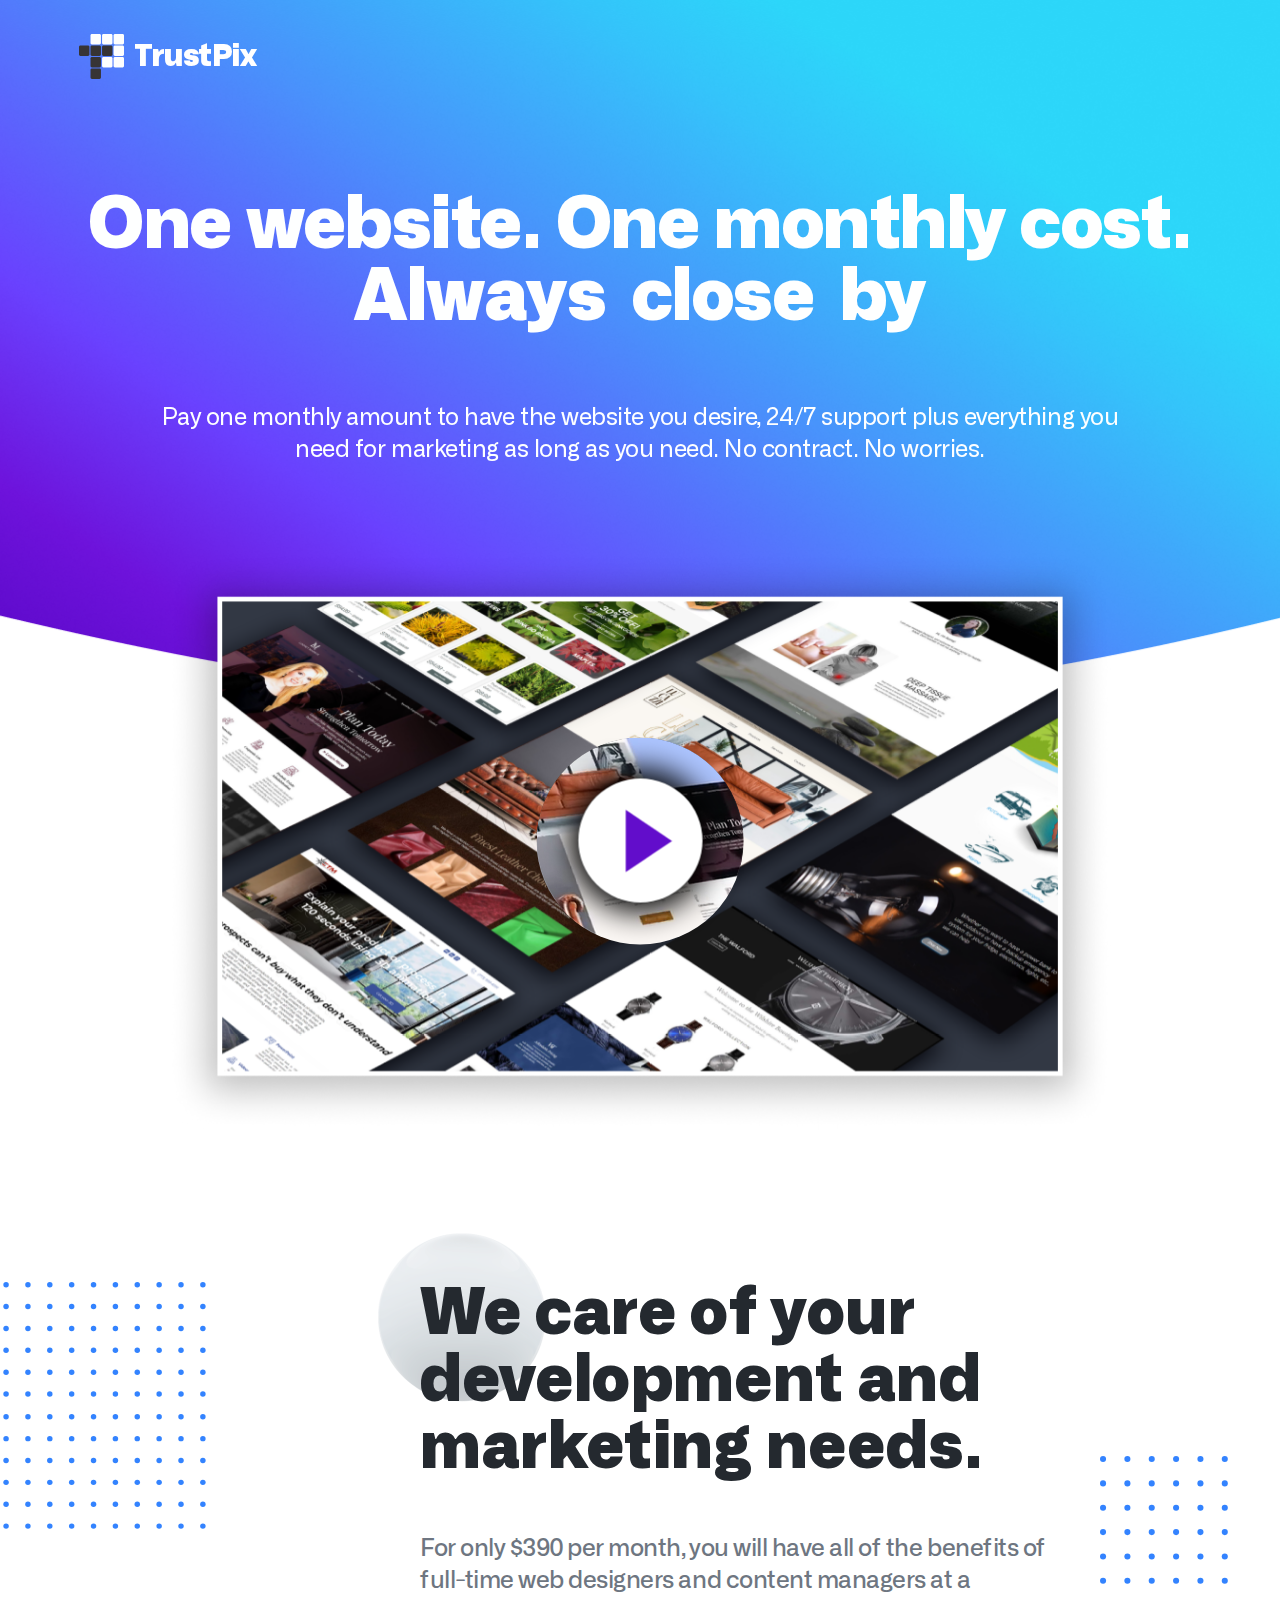
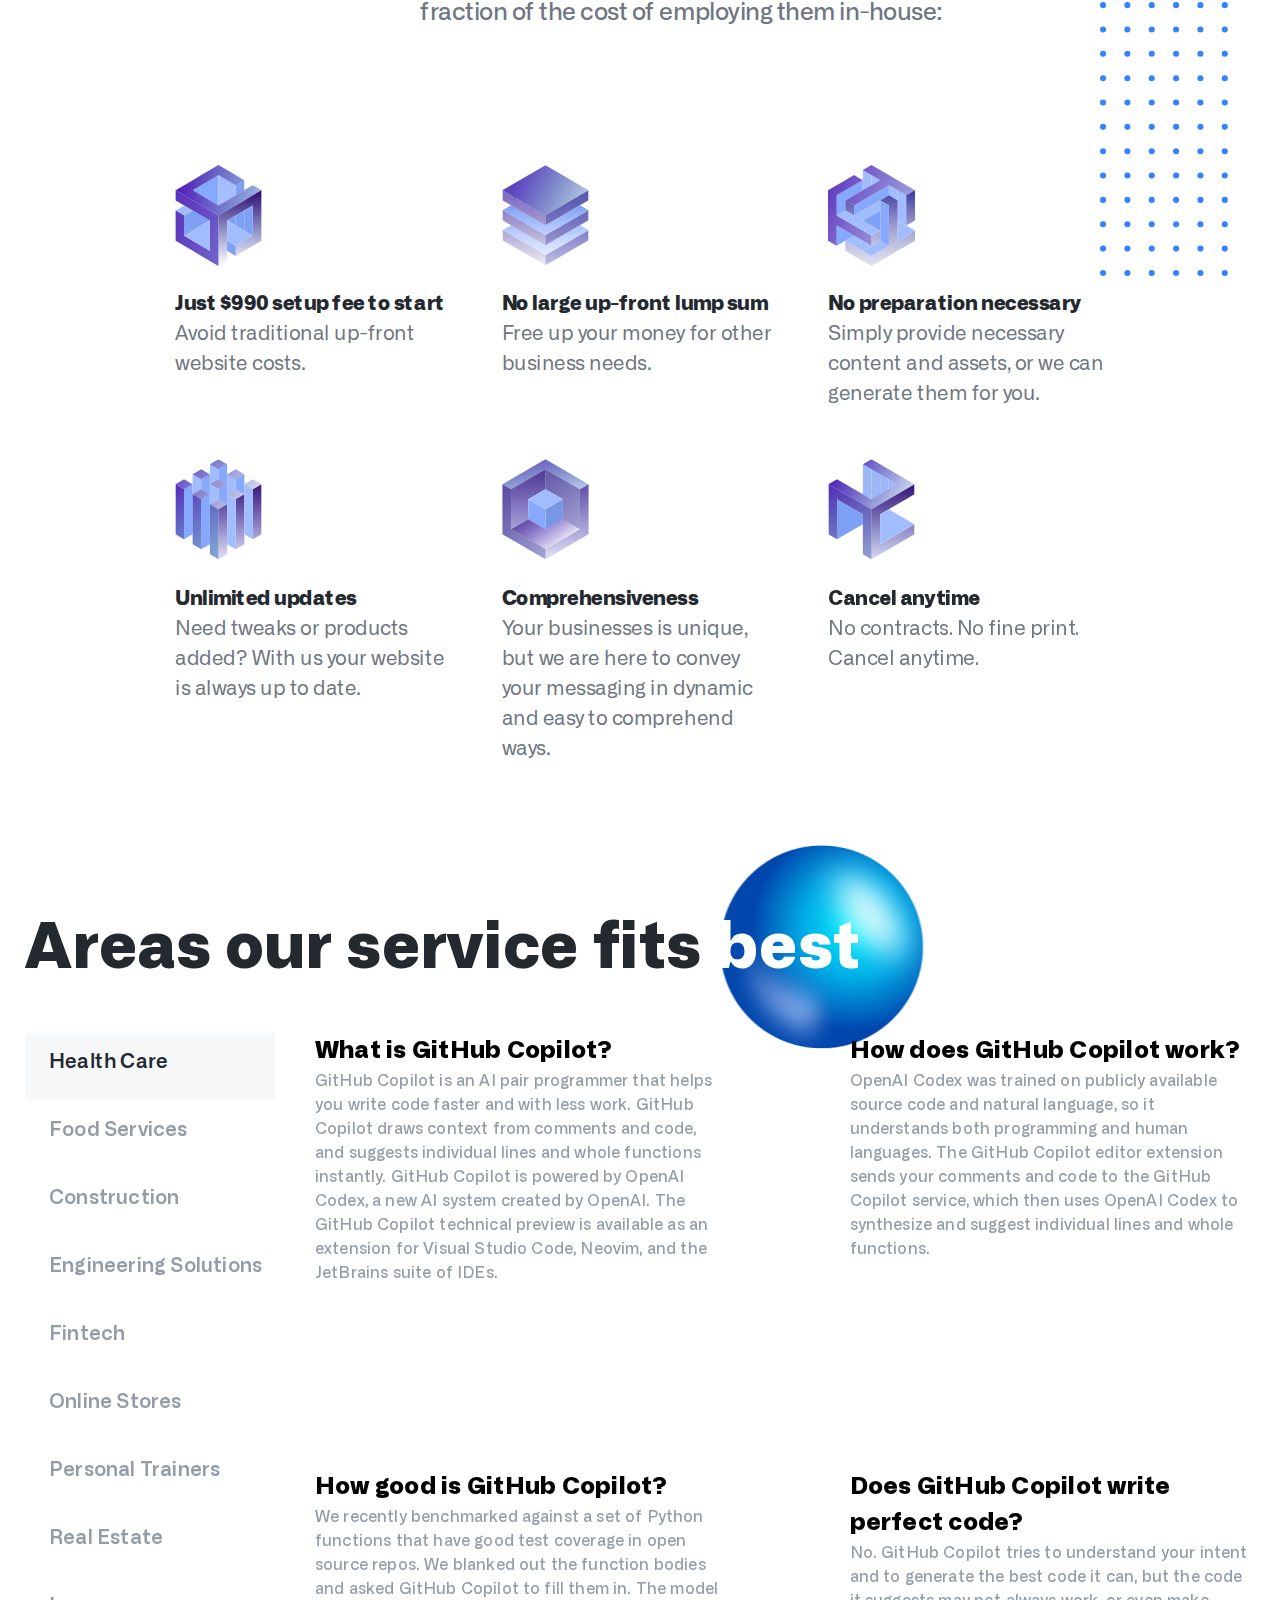
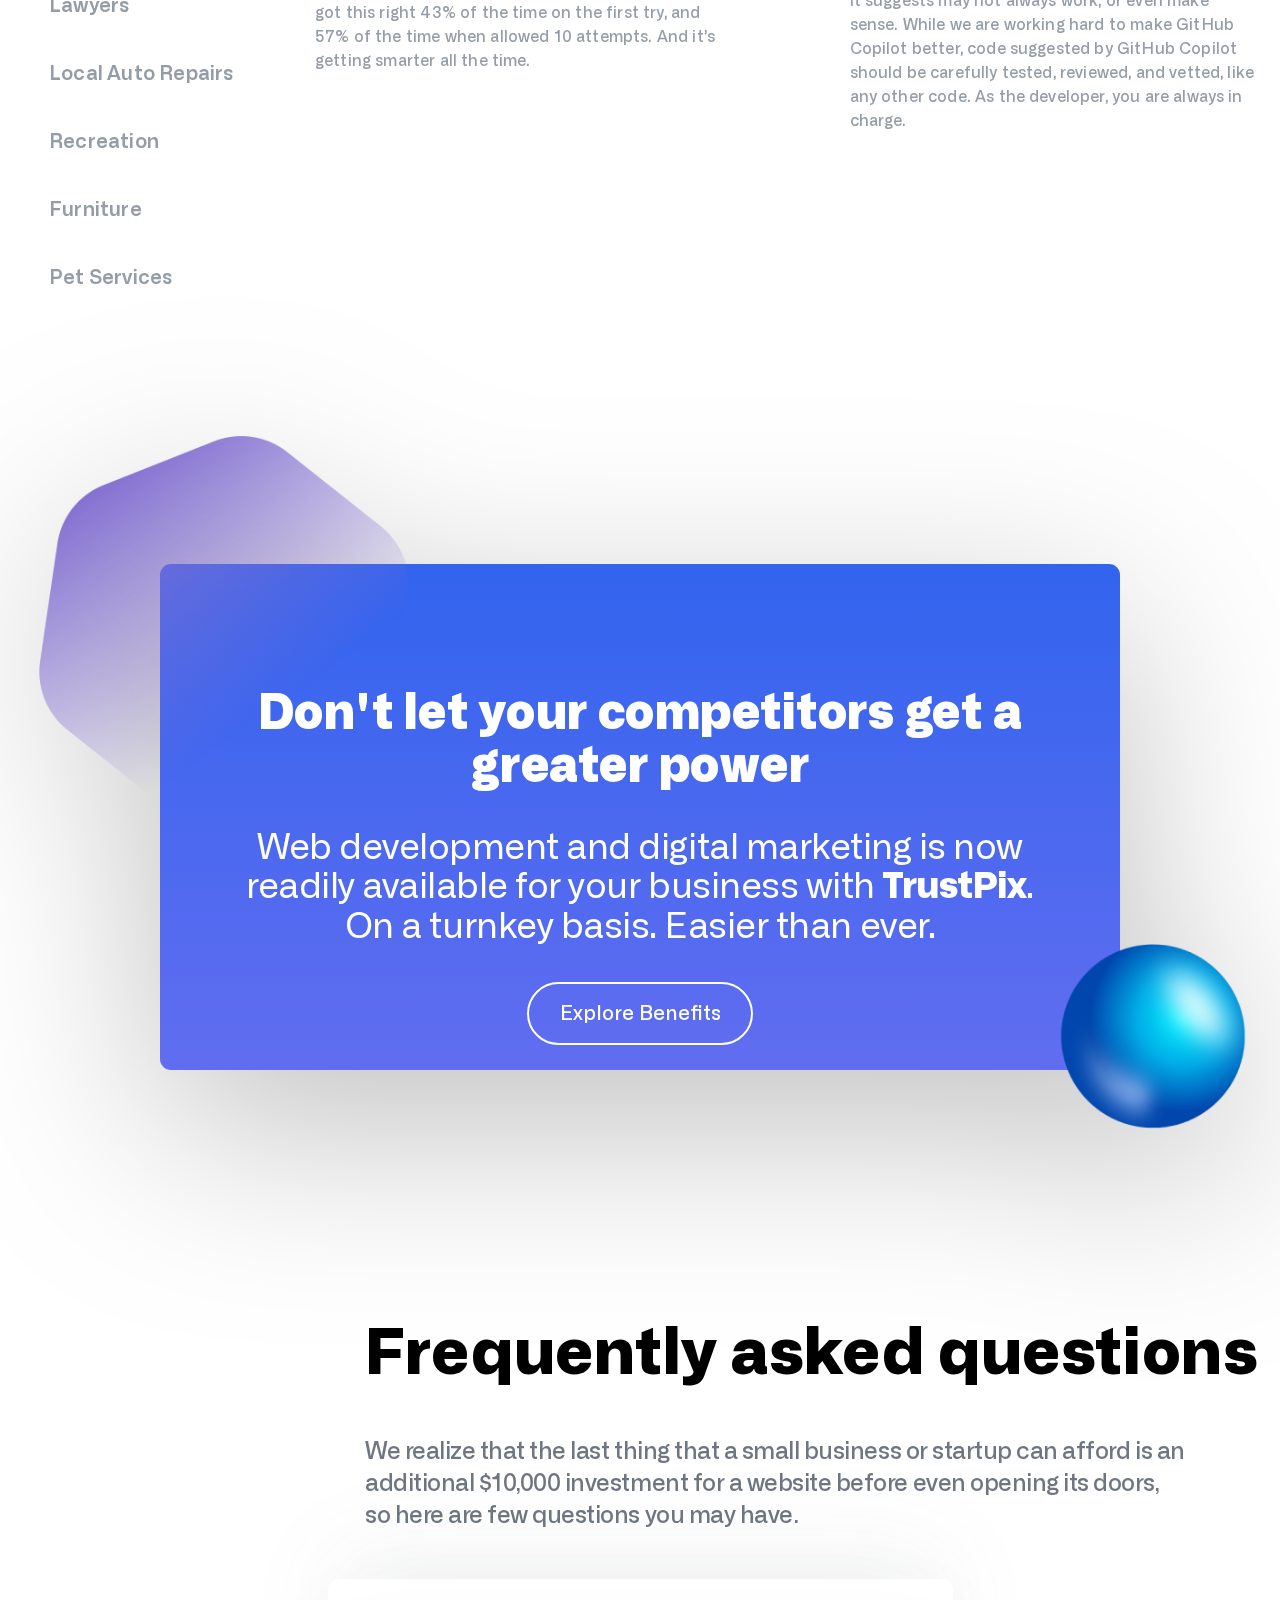
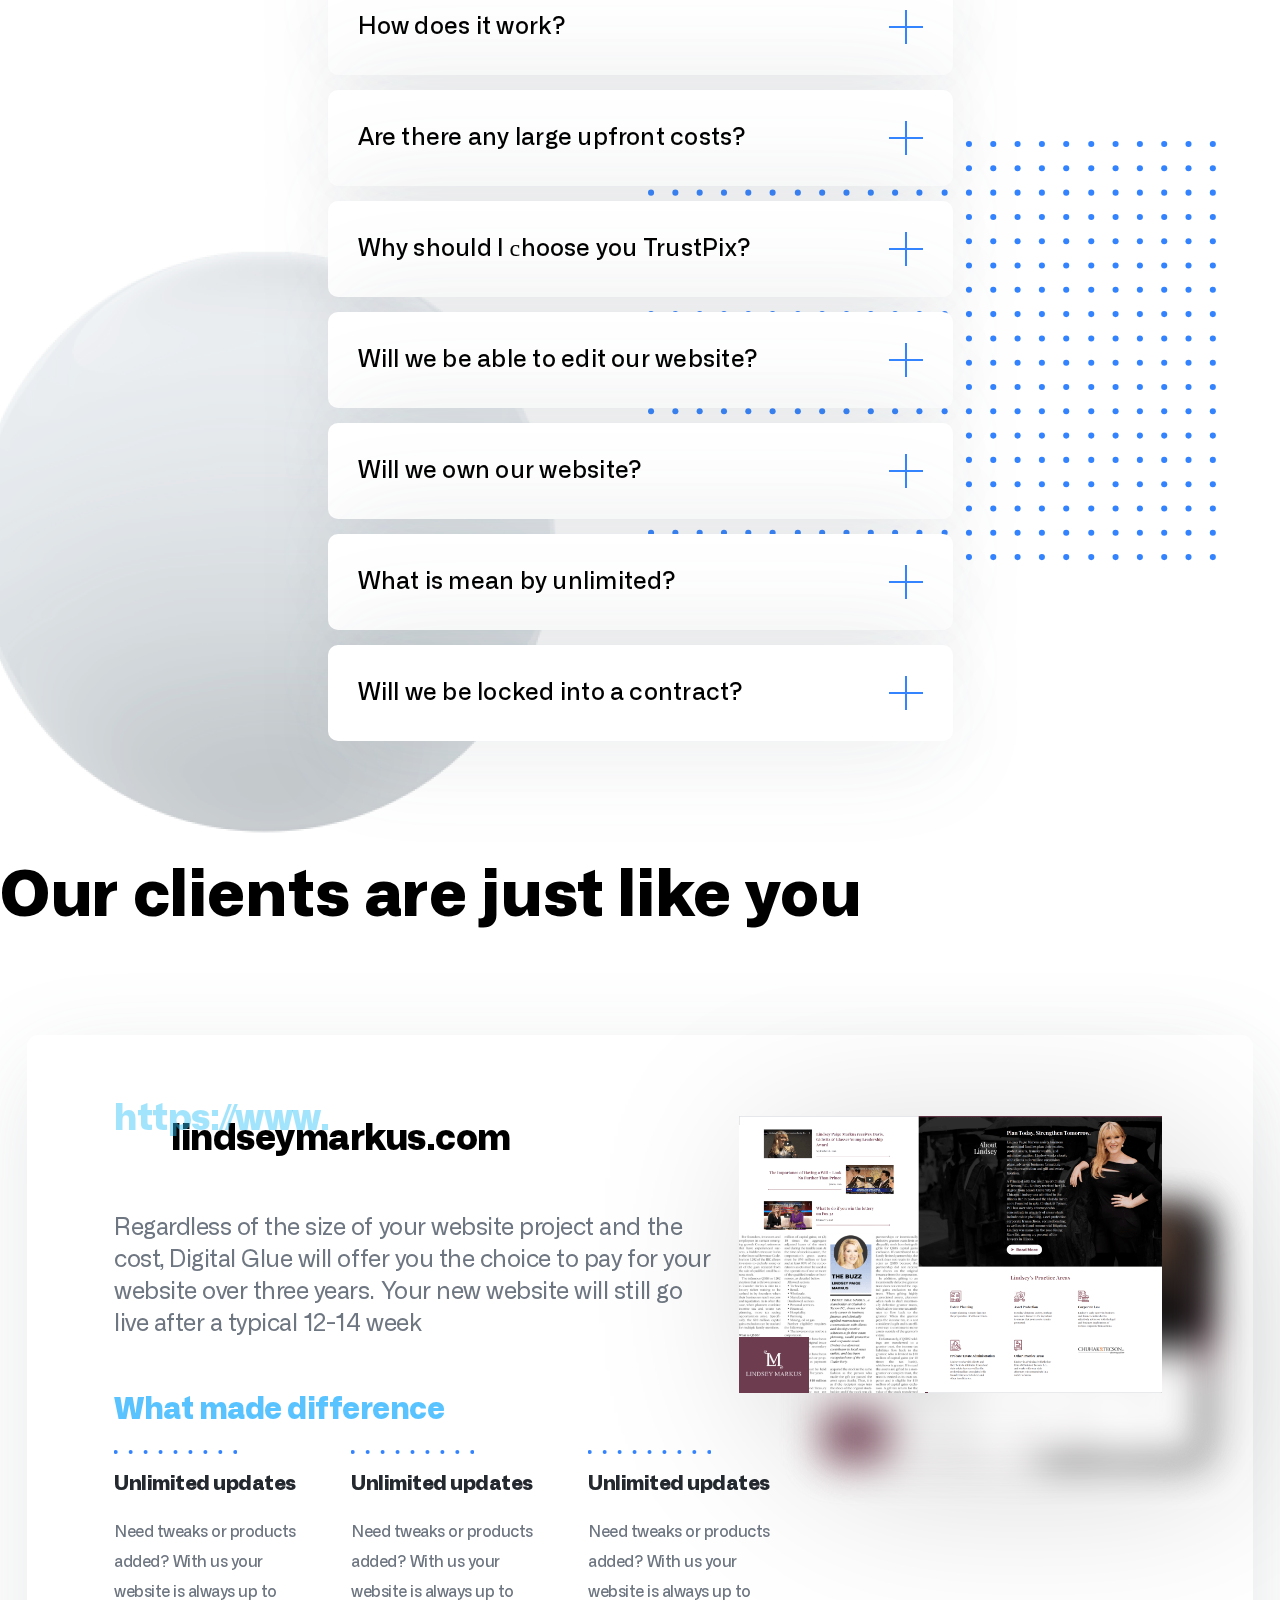
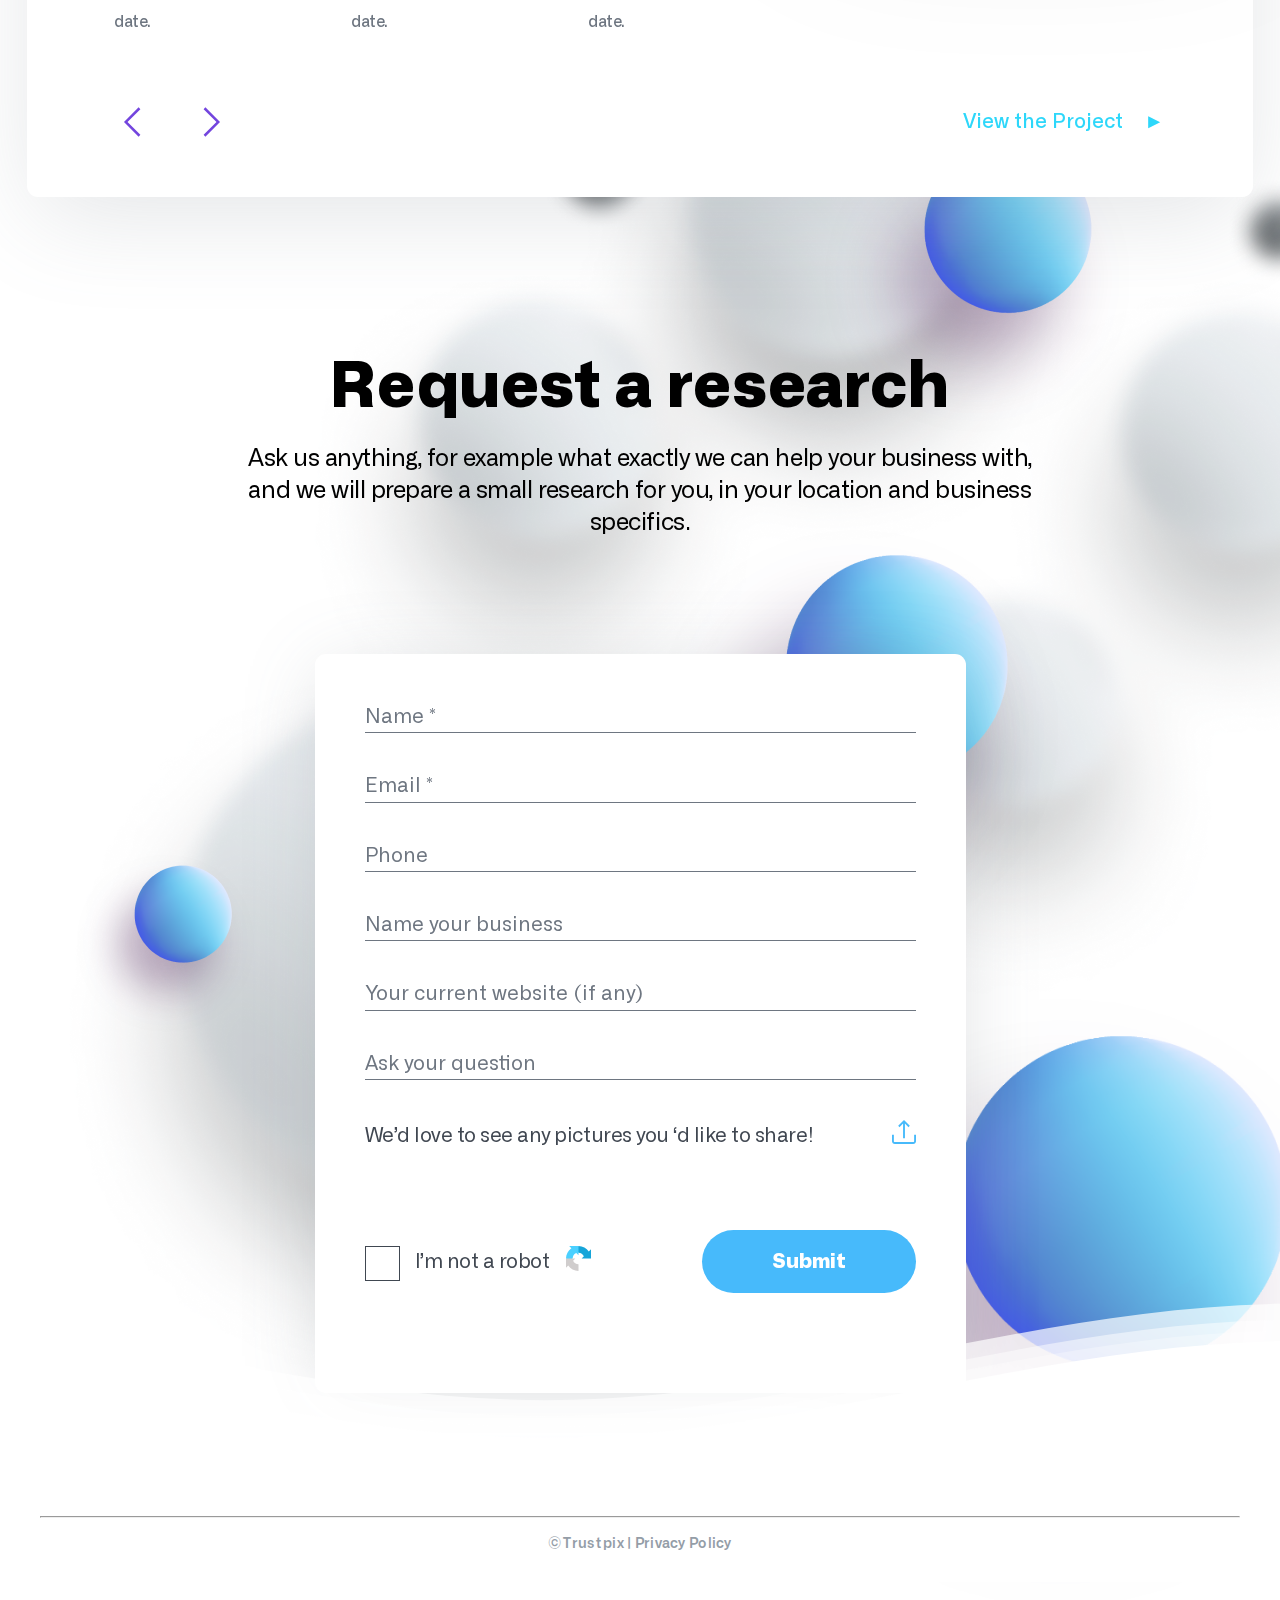
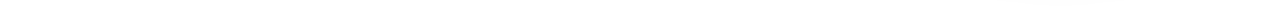
==== commit 36ca1a49: "fff" ====
--- a/index.html
+++ b/index.html
@@ -91,428 +91,434 @@
           </p>
         </div>
       </div>
-      <div class="loading illustration layers" data-speed="70">
-        <div class="illustr">
-          <img
-            class="pleyer_img"
-            src="./images/video1.png"
-            alt="video"
-            width="888"
-            height="503"
-          />
-          <div class="marginator">
-            <img class="btnImg" src="./images/btnPlay.png" alt="" />
-            <div class="over_play" onclick="openVideo()"></div>
-            <div class="p-wrapper">
-              <div class="layer layer--overlay"></div>
-              <div class="preview">
-                <video
-                  id="preview-video"
-                  class="preview__video"
-                  src="./video/play.m4v"
-                  autoplay
-                  loop
-                  muted
-                ></video>
-                <!-- <div class="bg_play"></div> -->
-                <div class="preview__inner">
-                  <a class="player">
-                    <div class="item">
-                      <span class="item__play"> </span>
-                    </div>
-                  </a>
+    
+    </header>
+    
+    <main>
+
+      <section class="description " data-speed="140">
+        <div class="loading illustration layers js-pral" data-speed="70">
+          <div class="illustr">
+            <img
+              class="pleyer_img"
+              src="./images/video1.png"
+              alt="video"
+              width="888"
+              height="503"
+            />
+            <div class="marginator">
+              <img class="btnImg" src="./images/btnPlay.png" alt="" />
+              <div class="over_play" onclick="openVideo()"></div>
+              <div class="p-wrapper">
+                <div class="layer layer--overlay"></div>
+                <div class="preview">
+                  <video
+                    id="preview-video"
+                    class="preview__video"
+                    src="./video/play.m4v"
+                    autoplay
+                    loop
+                    muted
+                  ></video>
+                  <!-- <div class="bg_play"></div> -->
+                  <div class="preview__inner">
+                    <a class="player">
+                      <div class="item">
+                        <span class="item__play"> </span>
+                      </div>
+                    </a>
+                  </div>
                 </div>
               </div>
             </div>
           </div>
         </div>
-      </div>
-    </header>
-
-    <main>
-      <section class="description layers" data-speed="140">
-        <div class="description__container">
-          <div class="description__first">
-            <img
-              class="description__point-first"
-              src="./images/points2.svg"
-              alt=""
-              width="420"
-              height="247"
-            />
-            <!-- <svg class="description__point-first" width="16px" height="12px">
-               <use href="./images/points1.svg"></use>
-              </svg> -->
-            <div class="description__text-contain">
-              <h2 class="description__title">
-                We care of your development and marketing needs.
-              </h2>
-              <p class="description__text">
-                For only $390 per month, you will have all of the benefits of
-                full-time web designers and content managers at a fraction of
-                the cost of employing them in-house:
-              </p>
+        <div class="desc-bg">
+          <div class="description__container">
+            <div class="description__first">
+              <img
+                class="description__point-first .js-pral"
+                src="./images/points2.svg"
+                alt=""
+                width="420"
+                height="247"
+              />
+              <!-- <svg class="description__point-first" width="16px" height="12px">
+                 <use href="./images/points1.svg"></use>
+                </svg> -->
+              <div class="description__text-contain">
+                <h2 class="description__title">
+                  We care of your development and marketing needs.
+                </h2>
+                <p class="description__text">
+                  For only $390 per month, you will have all of the benefits of
+                  full-time web designers and content managers at a fraction of
+                  the cost of employing them in-house:
+                </p>
+              </div>
+              <img
+                class="description__point-sec .js-pral-points"
+                src="./images/points1.svg"
+                alt=""
+              />
+              <!-- <svg class="description__point-sec"></svg> -->
             </div>
-            <img
-              class="description__point-sec"
-              src="./images/points1.svg"
-              alt=""
-            />
-            <!-- <svg class="description__point-sec"></svg> -->
-          </div>
-          <div class="description__list-contain">
-            <ul class="description__list">
-              <li class="description__item">
-                  <svg class="description__item__picture" width="90" height="106" viewBox="0 0 90 106" fill="none" xmlns="http://www.w3.org/2000/svg">
-                    <path d="M17.9824 79.4772L8.99121 74.1727L17.9824 68.8682L26.9736 63.5637L35.9648 58.2593L26.9736 63.5637L17.9824 68.8682L8.99121 74.1727V84.7817V74.1727L17.9824 79.4772Z" fill="#1E1E1E"/>
-                    <path d="M26.4447 84.5123L25.9158 84.1527L17.9824 79.4775V90.0865V79.4775L26.4447 84.5123Z" fill="#1E1E1E"/>
-                    <path d="M35.9648 90.0865L26.9736 84.782V95.3909V84.782L35.9648 90.0865Z" fill="#1E1E1E"/>
-                    <path d="M8.99121 74.173L17.9824 68.8685L26.9736 63.564L35.9648 58.2595L26.9736 52.9551L17.9824 47.7405L8.99121 52.9551V63.564V74.173Z" fill="#7EA0F5"/>
-                    <path d="M63.0264 31.8272L72.0175 26.5227L63.0264 31.8272Z" fill="#1E1E1E"/>
-                    <path d="M90.0001 37.1314L90.0001 26.3918L81.0089 31.8269L72.0178 37.1314L63.0266 42.4358L54.0354 47.7403L44.9561 52.9549V63.5638V74.1728V84.7818V95.3907V106L54.0354 100.695V90.0862V79.4773V68.8683V58.2594L63.0266 52.9549L72.0178 47.7403L81.0089 42.4358V52.9549V63.5638V74.1728L72.0178 79.4773L63.0266 84.7818V95.3907L72.0178 90.0862L81.0089 84.7818L90.0001 79.4773V68.8683V58.2594V47.7403V37.1314Z" fill="url(#paint0_linear_220_1716)"/>
-                    <path d="M44.9561 10.6089L54.0354 15.9134L44.9561 10.6089L54.0354 5.30444L44.9561 10.6089Z" fill="#1E1E1E"/>
-                    <path d="M17.9824 26.5223L26.9736 31.8268L35.9648 37.1313L44.956 42.4358V31.8268V21.2178V10.6089L35.9648 15.9134L26.9736 21.2178L17.9824 26.5223Z" fill="#5081FC" fill-opacity="0.69"/>
-                    <path d="M17.9824 26.5227L8.99121 31.8272V42.4361V31.8272L17.9824 37.1317L8.99121 31.8272L17.9824 26.5227Z" fill="#1E1E1E"/>
-                    <path d="M54.0352 26.5223V15.9134L63.0263 21.2178L54.0352 15.9134L63.0263 10.6089L54.0352 15.9134V26.5223Z" fill="#1E1E1E"/>
-                    <path d="M26.9736 31.8267L17.9824 37.1311V47.7401V37.1311L26.9736 42.4356L17.9824 37.1311L26.9736 31.8267Z" fill="#1E1E1E"/>
-                    <path d="M63.0264 31.8273L72.0175 26.5228V15.9138L63.0264 21.2183V31.8273Z" fill="#7EA0F5"/>
-                    <path d="M35.9648 37.1311L26.9736 42.4356V52.9546V42.4356L35.9648 47.7401L26.9736 42.4356L35.9648 37.1311Z" fill="#1E1E1E"/>
-                    <path d="M44.956 42.4355L35.9648 47.74V58.2591V47.74L44.956 52.9546L35.9648 47.74L44.956 42.4355Z" fill="#1E1E1E"/>
-                    <path d="M63.0263 84.782L54.0352 79.4775V90.0865L63.0263 95.391V84.782Z" fill="#7EA0F5"/>
-                    <path d="M63.0263 52.9548L54.0352 58.2593L63.0263 63.5638V52.9548Z" fill="#7EA0F5"/>
-                    <path d="M72.0176 68.868L81.0088 74.1725V63.5635V52.9546V42.4355L72.0176 47.74V58.2591V68.868Z" fill="#7EA0F5"/>
-                    <path d="M72.0175 68.8685V58.2595V47.7405L63.0264 52.9551V63.564L72.0175 68.8685Z" fill="#7EA0F5"/>
-                    <path d="M54.0352 37.1317L63.0263 31.8273V21.2183L54.0352 15.9138V26.5228V37.1317Z" fill="#A3BDFF"/>
-                    <path d="M44.9561 21.2178V31.8268V42.4358L54.0354 37.1313V26.5223V15.9134L44.9561 10.6089V21.2178Z" fill="#A3BDFF"/>
-                    <path d="M17.9824 47.74L8.99118 42.4355L0 47.74L8.99118 52.9546L17.9824 47.74Z" fill="#A2BDFF"/>
-                    <path d="M81.0088 74.1731L72.0176 79.4776L81.0088 74.1731Z" fill="#5E5E5E"/>
-                    <path d="M72.0175 79.4775L63.0264 84.782L72.0175 79.4775Z" fill="#5E5E5E"/>
-                    <path fill-rule="evenodd" clip-rule="evenodd" d="M44.9559 63.5639V74.1729V84.7818V95.3908V106L35.9647 100.695L26.9736 95.3908V84.7818L35.9647 90.0863V79.9269V79.837V79.7471V79.4773V73.5435V68.8684V58.2594L26.9736 52.9549L17.9824 47.7404L8.99118 42.4359L0 37.1314V26.5225L8.99118 31.8269L17.9824 37.1314L26.9736 42.4359L35.9647 47.7404L44.9559 52.9549V63.5639ZM8.99118 52.9553V63.5643V74.1732V84.7822L0 79.4777V68.8687V58.2598V47.7407L8.99118 52.9553ZM8.99121 74.1728L17.9823 79.4772L17.9824 79.4773L26.4446 84.512L26.9735 84.7817V95.3907L17.9824 90.0862L17.9823 90.0862L8.99121 84.7818V74.1728Z" fill="url(#paint1_linear_220_1716)"/>
-                    <path d="M44.956 10.6089L35.9648 15.9134L44.956 10.6089Z" fill="#5E5E5E"/>
-                    <path d="M35.9648 15.9138L26.9736 21.2183L35.9648 15.9138Z" fill="#5E5E5E"/>
-                    <path d="M26.9736 21.2183L17.9824 26.5227L26.9736 21.2183Z" fill="#5E5E5E"/>
-                    <path d="M17.9824 26.5227L8.99121 31.8272L17.9824 26.5227Z" fill="#5E5E5E"/>
-                    <path d="M81.0088 31.8267L72.0176 37.1311L81.0088 31.8267Z" fill="#5E5E5E"/>
-                    <path d="M72.0175 37.1311L63.0264 42.4356L72.0175 37.1311Z" fill="#5E5E5E"/>
-                    <path d="M63.0263 42.4355L54.0352 47.74L63.0263 42.4355Z" fill="#5E5E5E"/>
-                    <path d="M54.0354 47.7405L44.9561 52.9551L54.0354 47.7405Z" fill="#5E5E5E"/>
-                    <path fill-rule="evenodd" clip-rule="evenodd" d="M17.9827 26.5222L26.9736 21.2179L35.9647 15.9134L44.9559 10.609L54.0353 15.9134L54.0353 15.9134L63.0265 21.2178L72.0176 15.9134L63.0265 10.6089L54.0353 5.30448L44.9559 0L35.9647 5.30448L26.9736 10.609L17.9824 15.9134L8.99118 21.2179L0 26.5224L8.99118 31.8269L8.99152 31.8267L17.9824 37.131L26.9736 42.4354L35.9648 47.7399L44.9559 52.9545L54.0353 47.8075L71.9576 37.2076L81.0849 31.7994L90 26.3913L80.9207 21.1276L71.9295 26.4321L63.0265 31.8265L54.0353 37.131L44.9559 42.4354L35.9648 37.131L26.9736 31.8265L17.9827 26.5222Z" fill="url(#paint2_linear_220_1716)"/>
-                    <path d="M17.9824 68.8682L8.99121 74.1727L17.9824 79.4772L25.9158 84.1523L26.4447 84.5119L26.9736 84.7817L35.9648 90.0861V79.9267V79.8368V79.7469V79.4772V73.5434V68.8682V58.2593L26.9736 63.5637L17.9824 68.8682Z" fill="#A2BDFF"/>
-                    <path d="M72.0175 79.4772L81.0087 74.1727L72.0175 68.8682L63.0263 63.5637L54.0352 58.2593V68.8682V79.4772L63.0263 84.7817L72.0175 79.4772Z" fill="#A2BDFF"/>
-                    <defs>
-                    <linearGradient id="paint0_linear_220_1716" x1="67.4781" y1="26.3918" x2="67.4781" y2="106" gradientUnits="userSpaceOnUse">
-                    <stop stop-color="#30056C"/>
-                    <stop offset="1" stop-color="#0320A0" stop-opacity="0"/>
-                    </linearGradient>
-                    <linearGradient id="paint1_linear_220_1716" x1="-17.069" y1="43.0296" x2="121.753" y2="107.604" gradientUnits="userSpaceOnUse">
-                    <stop stop-color="#5628BA"/>
-                    <stop offset="1" stop-color="#8898D6"/>
-                    </linearGradient>
-                    <linearGradient id="paint2_linear_220_1716" x1="-8.27587" y1="26.2374" x2="111.275" y2="43.0718" gradientUnits="userSpaceOnUse">
-                    <stop stop-color="#4E05B2"/>
-                    <stop offset="1" stop-color="#0558B2" stop-opacity="0.29"/>
-                    </linearGradient>
-                    </defs>
-                    </svg>
-                    
-              
-                <h3 class="description__item__title">
-                  Just $990 setup fee to start
-                </h3>
-                <p class="description__item__text">
-                  Avoid traditional up-front website costs.
-                </p>
-              </li>
-              <li class="description__item">
-                <svg class="description__item__picture"  width="87" height="102" viewBox="0 0 87 102" fill="none" xmlns="http://www.w3.org/2000/svg">
-                    <g clip-path="url(#clip0_220_2040)">
-                    <path d="M17.3829 76.0504L8.69141 70.9961V81.1047V70.9961L17.3829 76.0504Z" fill="#1E1E1E"/>
-                    <path d="M26.0743 81.1047L17.3828 76.0504V86.159V76.0504L26.0743 81.1047Z" fill="#1E1E1E"/>
-                    <path d="M34.2544 85.9019L33.7432 85.5592L26.0742 81.1046V91.2132V81.1046L34.2544 85.9019Z" fill="#1E1E1E"/>
-                    <path d="M43.4576 91.2132L34.7661 86.1589V96.2675V86.1589L43.4576 91.2132Z" fill="#1E1E1E"/>
-                    <path d="M8.69141 50.7789L14.7414 54.3769L8.69141 50.7789V60.8875V50.7789Z" fill="#1E1E1E"/>
-                    <path d="M17.3828 55.8333L23.6884 59.5169L19.6835 57.2039L17.3828 55.8333V65.9418V55.8333Z" fill="#1E1E1E"/>
-                    <path d="M26.0742 60.8875L33.7432 65.3421L32.465 64.6567L26.0742 60.8875V70.996V60.8875Z" fill="#1E1E1E"/>
-                    <path d="M34.7661 65.9418L43.4576 70.9961L34.7661 65.9418V76.0503V65.9418Z" fill="#1E1E1E"/>
-                    <path d="M8.69141 30.6475V40.756V30.6475L15.1674 34.3311L12.6963 32.9604L8.69141 30.6475Z" fill="#1E1E1E"/>
-                    <path d="M17.3828 35.7018V45.8103V35.7018L24.3701 39.7281L22.4954 38.6144L17.3828 35.7018Z" fill="#1E1E1E"/>
-                    <path d="M26.0742 40.7561V50.779V40.7561L32.5502 44.4397L30.1643 43.0691L26.0742 40.7561Z" fill="#1E1E1E"/>
-                    <path d="M34.7661 45.8103V55.8332V45.8103L43.4576 50.7789L34.7661 45.8103Z" fill="#1E1E1E"/>
-                    <path fill-rule="evenodd" clip-rule="evenodd" d="M78.3086 30.6474L87.0001 25.5931V35.7017L78.3086 40.756L69.6172 45.8103L60.9257 50.7789L52.2342 55.8332L43.4575 60.8875V50.7789L52.2342 45.8103L60.9257 40.756L69.6172 35.7017L74.0481 33.1317L78.3086 30.6474ZM69.6172 55.8333L60.9257 60.8875L52.2342 65.9418L43.4575 70.9961V81.1047L52.2342 76.0504L60.9257 70.9961L69.6172 65.9418L78.3086 60.8875L87.0001 55.8333V45.8104L78.3086 50.779L69.6172 55.8333ZM69.6172 76.0504L60.9257 81.1047L52.2342 86.159L43.4575 91.2132V101.322L52.2342 96.2675L60.9257 91.2132L69.6172 86.159L78.3086 81.1047L87.0001 76.0504V65.9418L78.3086 70.9961L69.6172 76.0504Z" fill="url(#paint0_linear_220_2040)"/>
-                    <path fill-rule="evenodd" clip-rule="evenodd" d="M60.9256 50.7791L69.617 45.8105L78.3085 40.7562L87 45.8105L78.3085 50.7791L69.617 55.8334L60.9256 60.8877L52.2341 65.942L48.4848 68.0836L43.4574 70.9963L34.7659 65.942L33.7434 65.3423L32.4652 64.657L26.0744 60.8877L23.6885 59.517L19.6836 57.2041L17.383 55.8334L14.7414 54.3771L8.69148 50.7791L6.04995 49.3228L0 45.8105L8.69148 40.7562L17.383 45.8105L19.6836 47.0955L26.0744 50.7791L30.5906 53.4348L34.7659 55.8334L43.4574 60.8877L52.2341 55.8334L60.9256 50.7791ZM60.9256 70.9963L69.617 65.942L78.3085 60.8877L87 65.942L78.3085 70.9963L69.617 76.0505L60.9256 81.1048L52.2341 86.1591L43.4574 91.2134L34.7659 86.1591L34.2547 85.9021L33.7434 85.5595L26.0744 81.1048L17.383 76.0505L8.69148 70.9963L0 65.942L8.69148 60.8877L17.383 65.942L20.7062 67.9123L26.0744 70.9963L34.7659 76.0505L43.4574 81.1048L52.2341 76.0505L60.9256 70.9963Z" fill="url(#paint1_linear_220_2040)"/>
-                    <path d="M78.3087 70.9961L69.6172 76.0504L78.3087 70.9961Z" fill="#5E5E5E"/>
-                    <path d="M69.6173 76.0504L60.9258 81.1047L69.6173 76.0504Z" fill="#5E5E5E"/>
-                    <path d="M60.9254 81.1046L52.2339 86.1589L60.9254 81.1046Z" fill="#5E5E5E"/>
-                    <path d="M52.2342 86.1589L43.4575 91.2132L52.2342 86.1589Z" fill="#5E5E5E"/>
-                    <path d="M78.3087 50.7789L69.6172 55.8332L78.3087 50.7789Z" fill="#5E5E5E"/>
-                    <path d="M69.6173 55.8333L60.9258 60.8875L69.6173 55.8333Z" fill="#5E5E5E"/>
-                    <path d="M60.9254 60.8875L52.2339 65.9417L60.9254 60.8875Z" fill="#5E5E5E"/>
-                    <path d="M48.4849 68.0834L43.4575 70.9961L52.2342 65.9418L48.4849 68.0834Z" fill="#5E5E5E"/>
-                    <path fill-rule="evenodd" clip-rule="evenodd" d="M17.383 45.8103L8.69148 40.756L0 35.7017V25.5931L8.69148 30.6474L15.1675 34.3311L17.383 35.7017L24.3702 39.728L26.0744 40.756L32.5504 44.4396L34.7659 45.8103L43.4574 50.7789V60.8875L34.7659 55.8332L30.5906 53.4345L26.0744 50.7789L19.6836 47.0953L17.383 45.8103ZM8.69148 60.8875L17.383 65.9418L20.7062 67.9121L26.0744 70.9961L34.7659 76.0504L43.4574 81.1047V70.9961L34.7659 65.9418L33.7434 65.3422L26.0744 60.8875L23.6885 59.5169L17.383 55.8333L14.7414 54.3769L8.69148 50.779L6.04995 49.3227L0 45.8104V55.8333L8.69148 60.8875ZM8.69144 70.996L0 65.9418V76.0504L8.69144 81.1046L8.69148 81.1047L17.3829 86.1589V76.0503L8.69148 70.9961L8.69144 70.996ZM17.383 76.0502L26.0744 81.1044L26.0745 81.1045L34.2546 85.9017L34.7659 86.1587V96.2673L26.0745 91.2131L26.0744 91.213L17.383 86.1588V76.0502ZM34.766 86.159L43.4574 91.2133V101.322L34.766 96.2676V86.159Z" fill="url(#paint2_linear_220_2040)"/>
-                    <path d="M78.3084 30.6475L74.0479 33.1318L78.3084 30.6475Z" fill="#5E5E5E"/>
-                    <path d="M60.9258 40.7561L69.6173 35.7018L64.4194 38.7001L60.9258 40.7561Z" fill="#5E5E5E"/>
-                    <path d="M60.9254 40.7561L52.2339 45.8104L60.9254 40.7561Z" fill="#5E5E5E"/>
-                    <path d="M52.2342 45.8103L43.4575 50.7789L52.2342 45.8103Z" fill="#5E5E5E"/>
-                    <path d="M8.69148 30.6475L12.6964 32.9604L15.1675 34.3311L17.383 35.7018L22.4956 38.6144L24.3702 39.7281L26.0744 40.756L30.1645 43.069L32.5504 44.4397L34.7659 45.8103L43.4574 50.7789L52.2341 45.8103L60.9256 40.756L64.4192 38.7001L69.617 35.7018L74.048 33.1318L78.3085 30.6475L87 25.5932L80.8648 21.9952L78.3085 20.5389L72.855 17.3693L69.617 15.4846L65.2713 13.0003L60.9256 10.4303L58.7101 9.14536L52.2341 5.37606L43.4574 0.321777L34.7659 5.37606L26.0744 10.4303L17.383 15.4846L8.69148 20.5389L0 25.5932L8.69148 30.6475Z" fill="url(#paint3_linear_220_2040)"/>
-                    </g>
-                    <defs>
-                    <linearGradient id="paint0_linear_220_2040" x1="65.2288" y1="25.5931" x2="65.2288" y2="101.322" gradientUnits="userSpaceOnUse">
-                    <stop stop-color="#5957AD"/>
-                    <stop offset="1" stop-color="#060292" stop-opacity="0.24"/>
-                    </linearGradient>
-                    <linearGradient id="paint1_linear_220_2040" x1="43.5" y1="40.7562" x2="43.5" y2="91.2134" gradientUnits="userSpaceOnUse">
-                    <stop stop-color="#7EA0F5"/>
-                    <stop offset="1" stop-color="#A2BDFF" stop-opacity="0.32"/>
-                    </linearGradient>
-                    <linearGradient id="paint2_linear_220_2040" x1="22.1547" y1="0.321724" x2="21.7242" y2="101.322" gradientUnits="userSpaceOnUse">
-                    <stop stop-color="#6845C2"/>
-                    <stop offset="1" stop-color="#190B76" stop-opacity="0.07"/>
-                    </linearGradient>
-                    <linearGradient id="paint3_linear_220_2040" x1="21.7287" y1="4.60506" x2="103.3" y2="48.3598" gradientUnits="userSpaceOnUse">
-                    <stop stop-color="#5F44C0"/>
-                    <stop offset="1" stop-color="#085B9C" stop-opacity="0.1"/>
-                    </linearGradient>
-                    <clipPath id="clip0_220_2040">
-                    <rect width="87" height="101" fill="white" transform="translate(0 0.321777)"/>
-                    </clipPath>
-                    </defs>
-                    </svg>
-                    
-                <h3 class="description__item__title">
-                  No large up-front lump sum
-                </h3>
-                <p class="description__item__text">
-                  Free up your money for other business needs.
-                </p>
-              </li>
-              <li class="description__item">
-                <svg class="description__item__picture"  width="87" height="101" viewBox="0 0 87 101" fill="none" xmlns="http://www.w3.org/2000/svg">
-                    <path d="M17.3829 65.62L8.69141 60.5657V70.6742V80.7828L17.3829 75.7285L26.0744 70.6742L17.3829 65.62Z" fill="#86A8FD"/>
-                    <path d="M34.7657 85.8372L26.0742 80.7829L34.7657 75.7286L26.0742 80.7829V90.8915V80.7829L34.7657 85.8372Z" fill="#1E1E1E"/>
-                    <path d="M43.4576 80.7828L34.7661 85.8371L43.4576 90.8914L34.7661 85.8371L43.4576 80.7828Z" fill="#1E1E1E"/>
-                    <path d="M17.3829 45.4885L8.69141 50.4571V60.5657V50.4571L17.3829 55.5114L8.69141 50.4571L17.3829 45.4885Z" fill="#1E1E1E"/>
-                    <path d="M26.0743 50.4572L17.3828 55.5114V65.62V55.5114L26.0743 60.5657L17.3828 55.5114L26.0743 50.4572Z" fill="#1E1E1E"/>
-                    <path d="M34.7657 55.5115L26.0742 60.5658V70.6743V60.5658L34.7657 65.62L26.0742 60.5658L34.7657 55.5115Z" fill="#1E1E1E"/>
-                    <path d="M43.4576 60.5657L34.7661 65.62L43.4576 70.6742L34.7661 65.62L43.4576 60.5657Z" fill="#1E1E1E"/>
-                    <path d="M26.0743 30.3256L17.3828 35.3799L26.0743 30.3256L34.7658 25.2714L26.0743 30.3256Z" fill="#1E1E1E"/>
-                    <path d="M17.3829 35.38L26.0744 30.3257L34.7658 25.2714V15.1628L26.0744 20.2171L17.3829 25.2714L8.69141 30.3257V40.4343V50.4572L17.3829 45.4885V35.38Z" fill="#86A8FD"/>
-                    <path d="M43.4575 20.2172V10.1086L52.2342 15.1629L43.4575 10.1086L52.2342 5.05432L43.4575 10.1086V20.2172Z" fill="#1E1E1E"/>
-                    <path d="M52.2339 15.1628L60.9254 10.1085L52.2339 15.1628Z" fill="#1E1E1E"/>
-                    <path d="M60.9258 20.2171L69.6173 25.2714L60.9258 20.2171L69.6173 15.1628L60.9258 20.2171Z" fill="#1E1E1E"/>
-                    <path d="M34.7657 45.4886L43.4572 40.4343L52.2339 35.38L60.9253 30.3257V20.2172L52.2339 25.2714L43.4572 30.3257L34.7657 35.38L26.0742 40.4343V50.4572L34.7657 45.4886Z" fill="#86A8FD"/>
-                    <path d="M69.6172 35.38V25.2714L78.3087 30.3257L69.6172 25.2714L78.3087 20.2172L69.6172 25.2714V35.38Z" fill="#1E1E1E"/>
-                    <path d="M34.7661 15.1629V25.2715L43.4576 20.2172V10.1086L34.7661 5.05432V15.1629Z" fill="#A2BDFF"/>
-                    <path d="M52.2342 15.1628L43.4575 10.1085V20.2171L52.2342 15.1628Z" fill="#A2BDFF"/>
-                    <path d="M60.9258 30.3257L69.6173 35.38V25.2714L60.9258 20.2172V30.3257Z" fill="#A2BDFF"/>
-                    <path d="M69.6172 25.2714V35.3799V45.4885V55.5114L78.3087 60.5657V50.4571V40.4342V30.3256L69.6172 25.2714Z" fill="#A2BDFF"/>
-                    <path d="M78.3087 70.6743L69.6172 75.7286L78.3087 70.6743Z" fill="#5E5E5E"/>
-                    <path d="M60.9254 80.7828L52.2339 85.8371L60.9254 80.7828Z" fill="#5E5E5E"/>
-                    <path d="M52.2342 85.8372L43.4575 90.8914L52.2342 85.8372Z" fill="#5E5E5E"/>
-                    <path d="M43.4576 50.4572L34.7661 55.5114L43.4576 50.4572Z" fill="#5E5E5E"/>
-                    <path d="M34.7657 55.5115L26.0742 60.5658L34.7657 55.5115Z" fill="#5E5E5E"/>
-                    <path d="M52.2339 35.38L60.9254 30.3257L52.2339 35.38Z" fill="#5E5E5E"/>
-                    <path d="M52.2342 45.4886L43.4575 50.4572L52.2342 45.4886V55.5115V65.62V55.5115V45.4886V35.38L60.9257 40.4343L52.2342 35.38V45.4886Z" fill="#5E5E5E"/>
-                    <path d="M26.0743 20.2172L17.3828 25.2714L26.0743 20.2172Z" fill="#5E5E5E"/>
-                    <path d="M17.3829 25.2714L8.69141 30.3256L17.3829 25.2714Z" fill="#5E5E5E"/>
-                    <path d="M60.9254 20.2172L52.2339 25.2714L60.9254 20.2172Z" fill="#5E5E5E"/>
-                    <path d="M52.2342 25.2714L43.4575 30.3256L52.2342 25.2714Z" fill="#5E5E5E"/>
-                    <path d="M43.4576 30.3257L34.7661 35.38L43.4576 30.3257Z" fill="#5E5E5E"/>
-                    <path d="M34.7657 35.38L26.0742 40.4343L34.7657 35.38Z" fill="#5E5E5E"/>
-                    <path d="M52.2343 65.62L43.4576 60.5657L34.7661 65.62L43.4576 60.5657L52.2343 65.62Z" fill="#939393"/>
-                    <path fill-rule="evenodd" clip-rule="evenodd" d="M43.4574 10.1086L43.4574 10.1085L52.234 15.1627L43.4574 20.217L34.7659 25.2712L26.0744 30.3255L17.3829 35.3798L26.0744 40.4341L34.7659 35.3798L43.4574 30.3255L52.2341 25.2712L60.9255 20.217L69.617 15.1627L60.9256 10.1085L60.9255 10.1084L52.2341 5.0542L52.234 5.05428L43.4574 0L34.7659 5.05428L43.4574 10.1086ZM26.0744 70.6744L34.7659 75.7287L43.4574 80.7829V70.6744L34.7659 65.6201L26.0744 60.5658L17.383 55.5115L8.69148 50.4572V40.4343V30.3258L0 25.2715V35.3801V45.4886V55.5115V65.6201V75.7287L8.69148 80.7829V70.6744V60.5658L17.383 65.6201L26.0744 70.6744ZM26.0744 20.217L17.383 25.2712L8.69148 30.3255L0 25.2712L8.69148 20.217L17.383 15.1627L26.0744 10.1084L34.7659 15.1627L26.0744 20.217ZM78.3085 20.2174L69.617 15.1631L60.9255 20.2174L69.617 25.2717L69.6171 25.2716L78.3085 30.3259L87 25.2716L78.3085 20.2173L78.3085 20.2174Z" fill="url(#paint0_linear_223_2051)"/>
-                    <path fill-rule="evenodd" clip-rule="evenodd" d="M78.3083 30.3258L86.9998 25.2715V35.38V45.4886V55.5115L78.3083 60.5658V50.4572V40.4343V30.3258ZM69.6169 65.6199V55.5114V45.4884V35.38L69.617 35.38L69.6169 35.3799V35.3799L69.6169 35.3799L60.9255 30.3257L52.234 35.38L60.9254 40.4342V50.4571V60.5656V70.6742V80.7828L52.234 85.837L43.4573 90.8913L34.7658 85.837L26.0743 80.7827V90.8913L34.7658 95.9456L43.4573 101L52.234 95.9456L60.9254 90.8913L69.6169 85.837L78.3084 80.7828L86.9999 75.7285V65.6199L78.3084 70.6742L69.6169 75.7285V65.6199ZM43.4573 80.783L52.234 75.7287V65.6201L43.4573 70.6744V80.783ZM26.0743 50.4571V40.4342L17.3828 35.3799V45.4884L26.0743 50.4571ZM17.3828 75.7285L26.0743 80.7828V90.8914L17.3828 85.8371V75.7285Z" fill="url(#paint1_linear_223_2051)"/>
-                    <path d="M34.7658 75.7286L26.0743 70.6743L17.3828 75.7286L26.0743 80.7829L34.7658 75.7286Z" fill="#A2BDFF"/>
-                    <path d="M34.7657 75.7286L26.0742 80.7829L34.7657 85.8372L43.4572 80.7829L34.7657 75.7286Z" fill="#A2BDFF"/>
-                    <path d="M43.4576 80.7829L34.7661 85.8372L43.4576 90.8915L52.2343 85.8372L60.9258 80.7829L52.2343 75.7286L43.4576 80.7829Z" fill="#A2BDFF"/>
-                    <path d="M17.3829 45.4885L8.69141 50.4571L17.3829 55.5114L26.0744 50.4571L17.3829 45.4885Z" fill="#A2BDFF"/>
-                    <path d="M43.4572 60.5658L34.7657 55.5115L26.0742 60.5658L34.7657 65.62L43.4572 60.5658Z" fill="#A2BDFF"/>
-                    <path d="M52.2343 65.62L43.4576 60.5657L34.7661 65.62L43.4576 70.6742L52.2343 65.62Z" fill="#A2BDFF"/>
-                    <path d="M69.6172 55.5115V65.62L78.3087 60.5658L69.6172 55.5115Z" fill="#A2BDFF"/>
-                    <path d="M78.3087 60.5657L69.6172 65.62V75.7285L78.3087 70.6742L87.0001 65.62L78.3087 60.5657Z" fill="#A2BDFF"/>
-                    <path d="M43.4576 60.5657L52.2343 65.62V55.5114V45.4885L43.4576 50.4571L34.7661 55.5114L43.4576 60.5657Z" fill="#7EA0F5"/>
-                    <path d="M60.9254 40.4343L52.2339 35.38V45.4886V55.5115V65.62V75.7286L60.9254 80.7829V70.6743V60.5658V50.4572V40.4343Z" fill="#86A8FD"/>
-                    <path d="M43.4573 50.4572L52.2339 45.4886V35.38L43.4573 40.4343L34.7658 45.4886L26.0743 50.4572L17.3828 55.5115L26.0743 60.5658L34.7658 55.5115L43.4573 50.4572Z" fill="#A2BDFF"/>
-                    <defs>
-                    <linearGradient id="paint0_linear_223_2051" x1="-11" y1="15" x2="104" y2="75" gradientUnits="userSpaceOnUse">
-                    <stop stop-color="#5524B9"/>
-                    <stop offset="1" stop-color="#90A3DA" stop-opacity="0.67"/>
-                    </linearGradient>
-                    <linearGradient id="paint1_linear_223_2051" x1="63.9999" y1="10.5" x2="62.4999" y2="116.5" gradientUnits="userSpaceOnUse">
-                    <stop stop-color="#090484"/>
-                    <stop offset="1" stop-color="#D2D5EC" stop-opacity="0.3"/>
-                    </linearGradient>
-                    </defs>
-                    </svg>
-                <h3 class="description__item__title">
-                  No preparation necessary
-                </h3>
-                <p class="description__item__text">
-                  Simply provide necessary content and assets, or we can
-                  generate them for you.
-                </p>
-              </li>
-              <li class="description__item">
-                <svg class="description__item__picture"  width="87" height="102" viewBox="0 0 87 102" fill="none" xmlns="http://www.w3.org/2000/svg">
-                    <g clip-path="url(#clip0_220_2043)">
-                    <path d="M52.2342 25.5931L43.4575 30.6474L52.2342 25.5931Z" fill="#1E1E1E"/>
-                    <path d="M26.0742 40.7561L34.7657 35.7018L26.0742 40.7561Z" fill="#1E1E1E"/>
-                    <path fill-rule="evenodd" clip-rule="evenodd" d="M52.234 25.5931L43.4573 20.5388V10.4303L52.234 5.37598V15.4845V25.5931ZM34.7658 35.7016V25.5934V15.4848L26.0743 20.5391V30.6476L34.7655 35.7018L26.0743 40.7559V50.7788V60.8873V70.9959V81.1045V91.213L34.7658 86.1588V76.0502V65.9416V55.8331V45.8102V35.7019V35.7016ZM17.3829 55.8332V65.9418V76.0504L8.69141 81.1046V70.9961V60.8875V50.7789V40.756V30.6475L17.3829 25.5932V35.7018V45.8103V55.8332ZM60.9255 30.6476L69.617 35.7019V25.5934V15.4848L60.9255 20.5391V30.6476ZM52.234 45.8103L43.4573 40.756V30.6475L52.234 25.5932V35.7018V45.8103Z" fill="#86A8FD"/>
-                    <path fill-rule="evenodd" clip-rule="evenodd" d="M78.3087 30.6474L87.0001 25.5931V35.7017V45.8103V55.8332V65.9417V76.0503L78.3087 81.1046V70.996V60.8875V50.7789V40.756V30.6474ZM69.6172 65.9416V55.833V45.8101V35.7015L60.9257 40.7558V50.7787V60.8873V70.9959V81.1044V91.213L69.6172 86.1587V76.0501V65.9416ZM52.2342 76.0504V65.9418V55.8333V45.8104L43.4575 50.779V60.8875V70.9961V81.1047V91.2132V101.322L52.2342 96.2675V86.159V76.0504Z" fill="url(#paint0_linear_220_2043)"/>
-                    <path d="M78.3087 60.8875V50.7789V40.756V30.6474L69.6172 25.5931V35.7017V45.8103V55.8332V65.9417V76.0503L78.3087 81.1046V70.996V60.8875Z" fill="#A2BDFF"/>
-                    <path d="M34.7661 15.4847V25.5932L43.4576 20.5389V10.4304L34.7661 5.3761V15.4847Z" fill="#A2BDFF"/>
-                    <path d="M17.3828 25.5932V35.7018L26.0743 30.6475V20.5389L17.3828 15.4846V25.5932Z" fill="#A2BDFF"/>
-                    <path d="M52.2339 25.5932V35.7018L60.9254 30.6475V20.5389L52.2339 15.4846V25.5932Z" fill="#A2BDFF"/>
-                    <path fill-rule="evenodd" clip-rule="evenodd" d="M8.69148 60.8875V50.7789V40.756V30.6474L0 25.5931V35.7017V45.8103V55.8332V65.9417V76.0503L8.69148 81.1046V70.996V60.8875ZM26.0745 60.8873V50.7787V40.7558L17.383 35.7015V45.8101V55.833V65.9416V76.0501V86.1587L26.0745 91.213V81.1044V70.9959V60.8873ZM43.4574 60.8875V70.9961V81.1047V91.2132V101.322L34.766 96.2675V86.159V76.0504V65.9418V55.8333V45.8104L43.4574 50.779V60.8875Z" fill="url(#paint1_linear_220_2043)"/>
-                    <path d="M34.7661 35.7017V25.5931L43.4576 30.6474L34.7661 25.5931V35.7017Z" fill="#5E5E5E"/>
-                    <path d="M52.2339 35.7018V45.8103V35.7018L60.9254 40.7561L52.2339 35.7018Z" fill="#5E5E5E"/>
-                    <path fill-rule="evenodd" clip-rule="evenodd" d="M43.4574 10.4303L52.2341 5.37606L43.4574 0.321777L34.766 5.37606L43.4574 10.4303ZM52.2341 45.8105L43.4574 40.7562L34.766 45.8105L43.4574 50.7791L52.2341 45.8105ZM34.7659 15.4845L26.0745 20.5387L17.383 15.4845L26.0745 10.4302L34.7659 15.4845ZM8.69148 30.6476L17.383 25.5933L8.69148 20.539L0 25.5933L8.69148 30.6476ZM43.4574 20.539L52.2341 25.5933L43.4574 30.6476L34.766 25.5933L43.4574 20.539ZM60.9256 20.5387L69.6171 15.4845L60.9256 10.4302L52.2341 15.4845L60.9256 20.5387ZM60.9256 30.6474L69.6171 35.7017L60.9256 40.756L52.2341 35.7017L60.9256 30.6474ZM78.3085 30.6476L87 25.5933L78.3085 20.539L69.617 25.5933L78.3085 30.6476ZM26.0745 30.6474L34.7659 35.7017L26.0745 40.756L17.383 35.7017L26.0745 30.6474Z" fill="url(#paint2_linear_220_2043)"/>
-                    <path d="M60.9254 70.9961V60.8875V50.779V40.7561L52.2339 35.7018V45.8103V55.8333V65.9418V76.0504V86.1589L60.9254 91.2132V81.1047V70.9961Z" fill="#A2BDFF"/>
-                    <path d="M43.4576 40.756V30.6474L34.7661 25.5931V35.7017V45.8103L43.4576 40.756Z" fill="#A2BDFF"/>
-                    </g>
-                    <defs>
-                    <linearGradient id="paint0_linear_220_2043" x1="65.2288" y1="25.5931" x2="65.2288" y2="101.322" gradientUnits="userSpaceOnUse">
-                    <stop stop-color="#391578"/>
-                    <stop offset="1" stop-color="#0F0599" stop-opacity="0.11"/>
-                    </linearGradient>
-                    <linearGradient id="paint1_linear_220_2043" x1="-9.37316" y1="26.4498" x2="55.8313" y2="113.496" gradientUnits="userSpaceOnUse">
-                    <stop stop-color="#5522B8"/>
-                    <stop offset="1" stop-color="#0464AF" stop-opacity="0.42"/>
-                    </linearGradient>
-                    <linearGradient id="paint2_linear_220_2043" x1="-12.7816" y1="0.321775" x2="87.2323" y2="65.368" gradientUnits="userSpaceOnUse">
-                    <stop stop-color="#5729BA"/>
-                    <stop offset="1" stop-color="#032F9F" stop-opacity="0"/>
-                    </linearGradient>
-                    <clipPath id="clip0_220_2043">
-                    <rect width="87" height="101" fill="white" transform="translate(0 0.321777)"/>
-                    </clipPath>
-                    </defs>
-                    </svg>
-                    
-                <h3 class="description__item__title">Unlimited updates</h3>
-                <p class="description__item__text">
-                  Need tweaks or products added? With us your website is always
-                  up to date.
-                </p>
-              </li>
-              <li class="description__item">
-                <svg class="description__item__picture"  width="87" height="102" viewBox="0 0 87 102" fill="none" xmlns="http://www.w3.org/2000/svg">
-                    <path d="M26.0743 81.1048L17.3828 76.0505L26.0743 70.9962L34.7658 65.9419L26.0743 70.9962L17.3828 76.0505V86.1591V76.0505L26.0743 81.1048Z" fill="#1E1E1E"/>
-                    <path d="M34.7657 86.1593L26.0742 81.1051L34.7657 76.0508L43.4572 70.9965L34.7657 76.0508L26.0742 81.1051V91.2136V81.1051L34.7657 86.1593Z" fill="#1E1E1E"/>
-                    <path d="M43.4576 81.1047L52.2343 76.0504L60.9258 70.9961L69.6172 65.9418V55.8333V65.9418L60.9258 70.9961L52.2343 76.0504L43.4576 81.1047L34.7661 86.159L43.4576 91.2133L34.7661 86.159L43.4576 81.1047Z" fill="#1E1E1E"/>
-                    <path d="M60.9259 40.7563L52.2344 45.8106L60.9259 40.7563Z" fill="#1E1E1E"/>
-                    <path d="M34.7661 45.8104L43.4576 50.7791L34.7661 45.8104Z" fill="#1E1E1E"/>
-                    <path d="M52.2344 25.5933V15.4847L60.9259 20.539L52.2344 15.4847L60.9259 10.4304L52.2344 15.4847V25.5933Z" fill="#1E1E1E"/>
-                    <path d="M60.9258 30.6479V20.5393L69.6173 25.5936L60.9258 20.5393L69.6173 15.485L60.9258 20.5393V30.6479Z" fill="#1E1E1E"/>
-                    <path d="M69.6172 35.7019V25.5934L78.3087 30.6477L69.6172 25.5934L78.3087 20.5391L69.6172 25.5934V35.7019Z" fill="#1E1E1E"/>
-                    <path fill-rule="evenodd" clip-rule="evenodd" d="M17.3829 65.9415L8.69141 70.9958V60.8872V50.7786V40.7557V30.6471L17.3829 25.5928L26.0744 20.5385L34.7658 15.4842L43.4573 10.4299V20.5385V30.6471L34.7658 35.7014L26.0744 40.7557V50.7786V60.8872L17.3829 65.9415ZM78.3085 30.6467L87 25.5924V35.701V45.8096V55.8326V65.9411V76.0497L78.3085 81.104L69.617 86.1583L60.9256 91.2126L52.2341 96.2669L43.4574 101.321V91.2126L52.2341 86.1583L60.9256 81.104L69.617 76.0497L78.3085 70.9954V60.8868V50.7783V40.7553V30.6467Z" fill="url(#paint0_linear_220_2042)"/>
-                    <path d="M60.9257 50.7793V40.7563L52.2342 45.8106L43.4575 50.7793V60.8879V70.9965L52.2342 65.9422L60.9257 60.8879V50.7793Z" fill="#7796E6"/>
-                    <path d="M43.4572 60.8879V50.7793L34.7657 45.8106L26.0742 40.7563V50.7793V60.8879L34.7657 65.9422L43.4572 70.9965V60.8879Z" fill="#86A8FD"/>
-                    <path d="M26.0742 70.9962L34.7657 65.9419L26.0742 70.9962Z" fill="#5E5E5E"/>
-                    <path d="M26.0743 70.9965L17.3828 76.0508L26.0743 70.9965Z" fill="#5E5E5E"/>
-                    <path d="M34.7661 76.0508L43.4576 70.9965L34.7661 76.0508Z" fill="#5E5E5E"/>
-                    <path d="M34.7657 76.0505L26.0742 81.1048L34.7657 76.0505Z" fill="#5E5E5E"/>
-                    <path d="M69.6173 65.9419L60.9258 70.9962L69.6173 65.9419Z" fill="#5E5E5E"/>
-                    <path d="M60.9259 70.9965L52.2344 76.0508L60.9259 70.9965Z" fill="#5E5E5E"/>
-                    <path d="M52.2342 76.0505L43.4575 81.1048L52.2342 76.0505Z" fill="#5E5E5E"/>
-                    <path d="M43.4576 81.1046L34.7661 86.1589L43.4576 81.1046Z" fill="#5E5E5E"/>
-                    <path d="M78.3087 70.9965L69.6172 76.0508L78.3087 70.9965Z" fill="#5E5E5E"/>
-                    <path d="M69.6173 76.0505L60.9258 81.1048L69.6173 76.0505Z" fill="#5E5E5E"/>
-                    <path d="M60.9259 81.1046L52.2344 86.1589L60.9259 81.1046Z" fill="#5E5E5E"/>
-                    <path d="M52.2342 86.1592L43.4575 91.2135L52.2342 86.1592Z" fill="#5E5E5E"/>
-                    <path d="M26.0742 60.8879V50.7793V40.7563L34.7657 45.8106L26.0742 40.7563V50.7793V60.8879Z" fill="#5E5E5E"/>
-                    <path d="M43.4576 10.4304L34.7661 15.4847L43.4576 10.4304Z" fill="#5E5E5E"/>
-                    <path d="M34.7657 15.485L26.0742 20.5393L34.7657 15.485Z" fill="#5E5E5E"/>
-                    <path d="M26.0743 20.5391L17.3828 25.5934L26.0743 20.5391Z" fill="#5E5E5E"/>
-                    <path d="M17.3829 25.5931L8.69141 30.6474L17.3829 25.5931Z" fill="#5E5E5E"/>
-                    <path fill-rule="evenodd" clip-rule="evenodd" d="M52.2341 25.5926V35.7012L44.2243 30.9895L43.4574 30.6469V20.5383V10.4297L52.2341 15.484V25.5926ZM52.2341 15.4843L60.9255 20.5385V20.5383L69.617 25.5926V25.593L78.3084 30.6472V40.7558V50.7787V60.8873V70.9959L69.6169 65.9416V65.9413L60.9255 60.887V50.7784V40.7557L52.2341 35.7014V25.5928V15.4843ZM8.69148 50.7787V60.8873V70.9957L17.3829 76.05V86.1586L8.69148 81.1043V81.1045L0 76.0502V65.9416V55.833V45.8101V35.7015V25.5929L8.69148 30.6472V40.7558V50.7787ZM26.0744 81.1041L17.3829 76.0498V86.1584L26.0744 91.2127V81.1041ZM34.7659 86.1586L43.4574 91.2129V101.322L34.7659 96.2672L26.0745 91.2129V81.1044L34.7659 86.1586Z" fill="url(#paint1_linear_220_2042)"/>
-                    <path d="M52.2342 45.8104L43.4575 50.7791L52.2342 45.8104Z" fill="#5E5E5E"/>
-                    <path d="M60.9254 40.7558L52.2339 35.7015L44.2241 30.9899L48.8255 33.7312L52.2339 35.7015L60.9254 40.7558Z" fill="#939393"/>
-                    <path d="M34.7657 35.7015L26.0742 40.7558L43.4572 30.6472L34.7657 35.7015Z" fill="#939393"/>
-                    <path fill-rule="evenodd" clip-rule="evenodd" d="M17.383 25.5933L26.0744 20.539L34.7659 15.4847L43.4574 10.4304L43.4576 10.4303L52.2341 15.4844L60.9256 10.4302L52.2341 5.37586L52.2339 5.37597L43.4574 0.321777L34.7659 5.37607L26.0744 10.4304L17.383 15.4847L8.69148 20.539L0 25.5933L8.69148 30.6475L17.383 25.5933ZM69.6171 15.4847L60.9256 20.539L52.2341 15.4847L60.9256 10.4304L69.6171 15.4847ZM69.6172 25.5935L69.617 25.5936L60.9255 20.5393L69.617 15.485L78.3083 20.5392L78.3084 20.5391L86.9999 25.5934L78.3084 30.6477L69.6172 25.5935Z" fill="url(#paint2_linear_220_2042)"/>
-                    <path fill-rule="evenodd" clip-rule="evenodd" d="M17.3829 65.9421L26.0744 60.8878L34.7656 65.942L34.7658 65.9419L43.4572 70.9962L34.7658 76.0505L26.0743 81.1048L17.383 76.0506L17.3829 76.0507L8.69141 70.9964L17.3829 65.9421ZM69.6168 65.9421L69.6172 65.9419L78.3087 70.9962L69.6172 76.0505L60.9258 81.1048L52.2343 86.1591L43.4576 91.2134L34.7661 86.1591L34.7657 86.1593L26.0742 81.105L34.7657 76.0507L43.4572 70.9964L52.2339 65.9421L60.9253 60.8878L69.6168 65.9421Z" fill="url(#paint3_linear_220_2042)"/>
-                    <path d="M26.0742 40.7558L34.7657 45.8101L43.4572 50.7787L52.2339 45.8101L60.9253 40.7558L52.2339 35.7015L48.8254 33.7312L44.2241 30.9899L43.4572 30.6472L26.0742 40.7558Z" fill="#A2BDFF"/>
-                    <defs>
-                    <linearGradient id="paint0_linear_220_2042" x1="47.7179" y1="-4.39005" x2="47.8471" y2="101.321" gradientUnits="userSpaceOnUse">
-                    <stop stop-color="#3E1C7D"/>
-                    <stop offset="1" stop-color="#0B03A2" stop-opacity="0.12"/>
-                    </linearGradient>
-                    <linearGradient id="paint1_linear_220_2042" x1="-6.81684" y1="10.6012" x2="74.6487" y2="109.119" gradientUnits="userSpaceOnUse">
-                    <stop stop-color="#553C96"/>
-                    <stop offset="1" stop-color="#05088A" stop-opacity="0.22"/>
-                    </linearGradient>
-                    <linearGradient id="paint2_linear_220_2042" x1="10.6513" y1="3.46584" x2="18.3056" y2="45.1513" gradientUnits="userSpaceOnUse">
-                    <stop stop-color="#705DC5"/>
-                    <stop offset="1" stop-color="#0648A5" stop-opacity="0.21"/>
-                    </linearGradient>
-                    <linearGradient id="paint3_linear_220_2042" x1="17" y1="59.5" x2="40.5" y2="94.5" gradientUnits="userSpaceOnUse">
-                    <stop stop-color="#57409A"/>
-                    <stop offset="1" stop-color="#2400AC" stop-opacity="0.14"/>
-                    <stop offset="1" stop-color="#0076AC" stop-opacity="0.14"/>
-                    </linearGradient>
-                    </defs>
-                    </svg>
-                <h3 class="description__item__title">Comprehensiveness</h3>
-                <p class="description__item__text">
-                  Your businesses is unique, but we are here to convey your
-                  messaging in dynamic and easy to comprehend ways.
-                </p>
-              </li>
-              <li class="description__item">
-                <svg class="description__item__picture"  width="87" height="102" viewBox="0 0 87 102" fill="none" xmlns="http://www.w3.org/2000/svg">
-                    <g clip-path="url(#clip0_220_2041)">
-                    <path d="M26.0744 50.779L17.3829 45.8104L8.69141 40.7561V50.779V60.8876V70.9961V81.1047L17.3829 76.0504L26.0744 70.9961L34.7658 65.9418V55.8333L26.0744 50.779Z" fill="#7EA0F5"/>
-                    <path d="M43.4575 20.5389V10.4304L52.2342 15.4847L43.4575 10.4304L52.2342 5.3761L43.4575 10.4304V20.5389Z" fill="#1E1E1E"/>
-                    <path d="M17.3829 25.5931L8.69141 30.6474V40.756V30.6474L17.3829 35.7017L8.69141 30.6474L17.3829 25.5931Z" fill="#1E1E1E"/>
-                    <path d="M52.2339 25.5931V15.4846L60.9254 20.5389L52.2339 15.4846L60.9254 10.4303L52.2339 15.4846V25.5931Z" fill="#1E1E1E"/>
-                    <path d="M26.0743 30.6475L17.3828 35.7017V45.8103V35.7017L26.0743 40.756L17.3828 35.7017L26.0743 30.6475Z" fill="#1E1E1E"/>
-                    <path d="M60.9258 30.6475V20.5389L69.6173 25.5932L60.9258 20.5389L69.6173 15.4846L60.9258 20.5389V30.6475Z" fill="#1E1E1E"/>
-                    <path d="M34.7657 35.7018L26.0742 40.7561V50.779V40.7561L34.7657 45.8103L26.0742 40.7561L34.7657 35.7018Z" fill="#1E1E1E"/>
-                    <path d="M69.6172 25.5932L78.3087 20.5389L69.6172 25.5932Z" fill="#1E1E1E"/>
-                    <path d="M43.4576 40.7561L34.7661 45.8104L43.4576 50.779L34.7661 45.8104L43.4576 40.7561Z" fill="#1E1E1E"/>
-                    <path d="M69.6172 45.8103L78.3086 40.756L87.0001 35.7017V25.5931L78.3086 30.6474L69.6172 35.7017L60.9257 40.756L52.2342 45.8103L43.4575 50.7789V60.8875V70.996V81.1046V91.2132V101.322L52.2342 96.2674L60.9257 91.2132L69.6172 86.1589L78.3086 81.1046L87.0001 76.0503V65.9417L78.3086 70.996L73.1108 73.9943L69.6172 76.0503L65.0158 78.7059L60.9257 81.1046L52.2342 86.1589V76.0503V70.996V65.9417V55.8332L60.9257 50.7789L69.6172 45.8103Z" fill="url(#paint0_linear_220_2041)"/>
-                    <path d="M34.7661 35.7018L43.4576 40.7561V30.6475V20.5389V10.4304L34.7661 5.3761V15.4847V25.5932V35.7018Z" fill="#9EB8F7"/>
-                    <path d="M52.2342 25.5931V15.4846L43.4575 10.4303V20.5389V30.6474V40.756L52.2342 35.7017V25.5931Z" fill="#9EB8F7"/>
-                    <path d="M60.9254 20.5389L52.2339 15.4846V25.5932V35.7018L60.9254 30.6475V20.5389Z" fill="#9EB8F7"/>
-                    <path d="M69.6173 25.5932L60.9258 20.5389V30.6475L69.6173 25.5932Z" fill="#9EB8F7"/>
-                    <path d="M78.3087 70.9961L73.1108 73.9944L78.3087 70.9961Z" fill="#5E5E5E"/>
-                    <path d="M69.617 76.0504L65.0156 78.7061L69.617 76.0504Z" fill="#5E5E5E"/>
-                    <path d="M60.9254 81.1046L52.2339 86.1589L60.9254 81.1046Z" fill="#5E5E5E"/>
-                    <path d="M43.4574 81.1046V70.996V60.8875V50.7789L34.7659 45.8103L26.0744 40.756V50.7789V40.756L17.383 35.7017V45.8103V35.7017L8.69148 30.6474V40.756V30.6474L0 25.5931V35.7017V45.8103V55.8332V65.9417V76.0503L8.69148 81.1046V70.996V60.8875V50.7789V40.756L17.383 45.8103L26.0744 50.7789L34.7659 55.8332V65.9417V76.0503V86.1589V96.2674L43.4574 101.322V91.2132V81.1046Z" fill="url(#paint1_linear_220_2041)"/>
-                    <path d="M78.3087 30.6475L69.6172 35.7017L78.3087 30.6475Z" fill="#5E5E5E"/>
-                    <path d="M69.6173 35.7018L60.9258 40.7561L69.6173 35.7018Z" fill="#5E5E5E"/>
-                    <path d="M60.9254 40.7561L52.2339 45.8104L60.9254 40.7561Z" fill="#5E5E5E"/>
-                    <path d="M52.2342 45.8103L43.4575 50.7789L52.2342 45.8103Z" fill="#5E5E5E"/>
-                    <path fill-rule="evenodd" clip-rule="evenodd" d="M34.766 5.37606L43.4574 10.4303L43.4574 10.4303L52.2341 15.4845L52.2341 15.4845L60.9256 20.5387L69.6171 15.4845L60.9256 10.4302L60.9256 10.4303L52.2341 5.37606L52.2341 5.37598L43.4574 0.321777L34.766 5.37606ZM8.69148 30.6475L17.383 35.7018L26.0744 40.756L34.7659 45.8103L43.4574 50.7789L52.1489 45.7247L60.8404 40.6704L69.5318 35.6161L78.2233 30.5618L86.9148 25.5075L78.2233 20.4532L78.1921 20.4714L69.617 15.4848L60.9256 20.5391L69.5006 25.5257L60.8404 30.5618L52.1489 35.6161L43.4574 40.756L34.7659 35.7018L26.0744 30.6475L17.383 25.5932L8.69148 20.5389L0 25.5932L8.69148 30.6475Z" fill="url(#paint2_linear_220_2041)"/>
-                    <path d="M60.9254 50.7789L52.2339 55.8332V65.9418V70.9961V76.0504V86.1589L60.9254 81.1046L65.0155 78.706L69.6168 76.0504L73.1105 73.9944L78.3083 70.9961L86.9998 65.9418L81.5463 62.7721L78.3083 60.8875L75.2407 59.1742L69.6168 55.8332L60.9254 50.7789Z" fill="#A2BDFF"/>
-                    </g>
-                    <defs>
-                    <linearGradient id="paint0_linear_220_2041" x1="65.2288" y1="25.5931" x2="65.2288" y2="101.322" gradientUnits="userSpaceOnUse">
-                    <stop stop-color="#361074"/>
-                    <stop offset="1" stop-color="#15209C" stop-opacity="0.17"/>
-                    </linearGradient>
-                    <linearGradient id="paint1_linear_220_2041" x1="-4.68658" y1="20.8815" x2="42.1442" y2="110.627" gradientUnits="userSpaceOnUse">
-                    <stop stop-color="#5123B0"/>
-                    <stop offset="1" stop-color="#0A329C" stop-opacity="0.4"/>
-                    </linearGradient>
-                    <linearGradient id="paint2_linear_220_2041" x1="9.37316" y1="12.7433" x2="70.4796" y2="50.5725" gradientUnits="userSpaceOnUse">
-                    <stop stop-color="#5524B9"/>
-                    <stop offset="1" stop-color="#0F38AE" stop-opacity="0.22"/>
-                    </linearGradient>
-                    <clipPath id="clip0_220_2041">
-                    <rect width="87" height="101" fill="white" transform="translate(0 0.321777)"/>
-                    </clipPath>
-                    </defs>
-                    </svg>
-                <h3 class="description__item__title">Cancel anytime</h3>
-                <p class="description__item__text">
-                  No contracts. No fine print. Cancel anytime.
-                </p>
-              </li>
-            </ul>
+            <div class="description__list-contain">
+              <ul class="description__list">
+                <li class="description__item">
+                    <svg class="description__item__picture" width="90" height="106" viewBox="0 0 90 106" fill="none" xmlns="http://www.w3.org/2000/svg">
+                      <path d="M17.9824 79.4772L8.99121 74.1727L17.9824 68.8682L26.9736 63.5637L35.9648 58.2593L26.9736 63.5637L17.9824 68.8682L8.99121 74.1727V84.7817V74.1727L17.9824 79.4772Z" fill="#1E1E1E"/>
+                      <path d="M26.4447 84.5123L25.9158 84.1527L17.9824 79.4775V90.0865V79.4775L26.4447 84.5123Z" fill="#1E1E1E"/>
+                      <path d="M35.9648 90.0865L26.9736 84.782V95.3909V84.782L35.9648 90.0865Z" fill="#1E1E1E"/>
+                      <path d="M8.99121 74.173L17.9824 68.8685L26.9736 63.564L35.9648 58.2595L26.9736 52.9551L17.9824 47.7405L8.99121 52.9551V63.564V74.173Z" fill="#7EA0F5"/>
+                      <path d="M63.0264 31.8272L72.0175 26.5227L63.0264 31.8272Z" fill="#1E1E1E"/>
+                      <path d="M90.0001 37.1314L90.0001 26.3918L81.0089 31.8269L72.0178 37.1314L63.0266 42.4358L54.0354 47.7403L44.9561 52.9549V63.5638V74.1728V84.7818V95.3907V106L54.0354 100.695V90.0862V79.4773V68.8683V58.2594L63.0266 52.9549L72.0178 47.7403L81.0089 42.4358V52.9549V63.5638V74.1728L72.0178 79.4773L63.0266 84.7818V95.3907L72.0178 90.0862L81.0089 84.7818L90.0001 79.4773V68.8683V58.2594V47.7403V37.1314Z" fill="url(#paint0_linear_220_1716)"/>
+                      <path d="M44.9561 10.6089L54.0354 15.9134L44.9561 10.6089L54.0354 5.30444L44.9561 10.6089Z" fill="#1E1E1E"/>
+                      <path d="M17.9824 26.5223L26.9736 31.8268L35.9648 37.1313L44.956 42.4358V31.8268V21.2178V10.6089L35.9648 15.9134L26.9736 21.2178L17.9824 26.5223Z" fill="#5081FC" fill-opacity="0.69"/>
+                      <path d="M17.9824 26.5227L8.99121 31.8272V42.4361V31.8272L17.9824 37.1317L8.99121 31.8272L17.9824 26.5227Z" fill="#1E1E1E"/>
+                      <path d="M54.0352 26.5223V15.9134L63.0263 21.2178L54.0352 15.9134L63.0263 10.6089L54.0352 15.9134V26.5223Z" fill="#1E1E1E"/>
+                      <path d="M26.9736 31.8267L17.9824 37.1311V47.7401V37.1311L26.9736 42.4356L17.9824 37.1311L26.9736 31.8267Z" fill="#1E1E1E"/>
+                      <path d="M63.0264 31.8273L72.0175 26.5228V15.9138L63.0264 21.2183V31.8273Z" fill="#7EA0F5"/>
+                      <path d="M35.9648 37.1311L26.9736 42.4356V52.9546V42.4356L35.9648 47.7401L26.9736 42.4356L35.9648 37.1311Z" fill="#1E1E1E"/>
+                      <path d="M44.956 42.4355L35.9648 47.74V58.2591V47.74L44.956 52.9546L35.9648 47.74L44.956 42.4355Z" fill="#1E1E1E"/>
+                      <path d="M63.0263 84.782L54.0352 79.4775V90.0865L63.0263 95.391V84.782Z" fill="#7EA0F5"/>
+                      <path d="M63.0263 52.9548L54.0352 58.2593L63.0263 63.5638V52.9548Z" fill="#7EA0F5"/>
+                      <path d="M72.0176 68.868L81.0088 74.1725V63.5635V52.9546V42.4355L72.0176 47.74V58.2591V68.868Z" fill="#7EA0F5"/>
+                      <path d="M72.0175 68.8685V58.2595V47.7405L63.0264 52.9551V63.564L72.0175 68.8685Z" fill="#7EA0F5"/>
+                      <path d="M54.0352 37.1317L63.0263 31.8273V21.2183L54.0352 15.9138V26.5228V37.1317Z" fill="#A3BDFF"/>
+                      <path d="M44.9561 21.2178V31.8268V42.4358L54.0354 37.1313V26.5223V15.9134L44.9561 10.6089V21.2178Z" fill="#A3BDFF"/>
+                      <path d="M17.9824 47.74L8.99118 42.4355L0 47.74L8.99118 52.9546L17.9824 47.74Z" fill="#A2BDFF"/>
+                      <path d="M81.0088 74.1731L72.0176 79.4776L81.0088 74.1731Z" fill="#5E5E5E"/>
+                      <path d="M72.0175 79.4775L63.0264 84.782L72.0175 79.4775Z" fill="#5E5E5E"/>
+                      <path fill-rule="evenodd" clip-rule="evenodd" d="M44.9559 63.5639V74.1729V84.7818V95.3908V106L35.9647 100.695L26.9736 95.3908V84.7818L35.9647 90.0863V79.9269V79.837V79.7471V79.4773V73.5435V68.8684V58.2594L26.9736 52.9549L17.9824 47.7404L8.99118 42.4359L0 37.1314V26.5225L8.99118 31.8269L17.9824 37.1314L26.9736 42.4359L35.9647 47.7404L44.9559 52.9549V63.5639ZM8.99118 52.9553V63.5643V74.1732V84.7822L0 79.4777V68.8687V58.2598V47.7407L8.99118 52.9553ZM8.99121 74.1728L17.9823 79.4772L17.9824 79.4773L26.4446 84.512L26.9735 84.7817V95.3907L17.9824 90.0862L17.9823 90.0862L8.99121 84.7818V74.1728Z" fill="url(#paint1_linear_220_1716)"/>
+                      <path d="M44.956 10.6089L35.9648 15.9134L44.956 10.6089Z" fill="#5E5E5E"/>
+                      <path d="M35.9648 15.9138L26.9736 21.2183L35.9648 15.9138Z" fill="#5E5E5E"/>
+                      <path d="M26.9736 21.2183L17.9824 26.5227L26.9736 21.2183Z" fill="#5E5E5E"/>
+                      <path d="M17.9824 26.5227L8.99121 31.8272L17.9824 26.5227Z" fill="#5E5E5E"/>
+                      <path d="M81.0088 31.8267L72.0176 37.1311L81.0088 31.8267Z" fill="#5E5E5E"/>
+                      <path d="M72.0175 37.1311L63.0264 42.4356L72.0175 37.1311Z" fill="#5E5E5E"/>
+                      <path d="M63.0263 42.4355L54.0352 47.74L63.0263 42.4355Z" fill="#5E5E5E"/>
+                      <path d="M54.0354 47.7405L44.9561 52.9551L54.0354 47.7405Z" fill="#5E5E5E"/>
+                      <path fill-rule="evenodd" clip-rule="evenodd" d="M17.9827 26.5222L26.9736 21.2179L35.9647 15.9134L44.9559 10.609L54.0353 15.9134L54.0353 15.9134L63.0265 21.2178L72.0176 15.9134L63.0265 10.6089L54.0353 5.30448L44.9559 0L35.9647 5.30448L26.9736 10.609L17.9824 15.9134L8.99118 21.2179L0 26.5224L8.99118 31.8269L8.99152 31.8267L17.9824 37.131L26.9736 42.4354L35.9648 47.7399L44.9559 52.9545L54.0353 47.8075L71.9576 37.2076L81.0849 31.7994L90 26.3913L80.9207 21.1276L71.9295 26.4321L63.0265 31.8265L54.0353 37.131L44.9559 42.4354L35.9648 37.131L26.9736 31.8265L17.9827 26.5222Z" fill="url(#paint2_linear_220_1716)"/>
+                      <path d="M17.9824 68.8682L8.99121 74.1727L17.9824 79.4772L25.9158 84.1523L26.4447 84.5119L26.9736 84.7817L35.9648 90.0861V79.9267V79.8368V79.7469V79.4772V73.5434V68.8682V58.2593L26.9736 63.5637L17.9824 68.8682Z" fill="#A2BDFF"/>
+                      <path d="M72.0175 79.4772L81.0087 74.1727L72.0175 68.8682L63.0263 63.5637L54.0352 58.2593V68.8682V79.4772L63.0263 84.7817L72.0175 79.4772Z" fill="#A2BDFF"/>
+                      <defs>
+                      <linearGradient id="paint0_linear_220_1716" x1="67.4781" y1="26.3918" x2="67.4781" y2="106" gradientUnits="userSpaceOnUse">
+                      <stop stop-color="#30056C"/>
+                      <stop offset="1" stop-color="#0320A0" stop-opacity="0"/>
+                      </linearGradient>
+                      <linearGradient id="paint1_linear_220_1716" x1="-17.069" y1="43.0296" x2="121.753" y2="107.604" gradientUnits="userSpaceOnUse">
+                      <stop stop-color="#5628BA"/>
+                      <stop offset="1" stop-color="#8898D6"/>
+                      </linearGradient>
+                      <linearGradient id="paint2_linear_220_1716" x1="-8.27587" y1="26.2374" x2="111.275" y2="43.0718" gradientUnits="userSpaceOnUse">
+                      <stop stop-color="#4E05B2"/>
+                      <stop offset="1" stop-color="#0558B2" stop-opacity="0.29"/>
+                      </linearGradient>
+                      </defs>
+                      </svg>
+                      
+                
+                  <h3 class="description__item__title">
+                    Just $990 setup fee to start
+                  </h3>
+                  <p class="description__item__text">
+                    Avoid traditional up-front website costs.
+                  </p>
+                </li>
+                <li class="description__item">
+                  <svg class="description__item__picture"  width="87" height="102" viewBox="0 0 87 102" fill="none" xmlns="http://www.w3.org/2000/svg">
+                      <g clip-path="url(#clip0_220_2040)">
+                      <path d="M17.3829 76.0504L8.69141 70.9961V81.1047V70.9961L17.3829 76.0504Z" fill="#1E1E1E"/>
+                      <path d="M26.0743 81.1047L17.3828 76.0504V86.159V76.0504L26.0743 81.1047Z" fill="#1E1E1E"/>
+                      <path d="M34.2544 85.9019L33.7432 85.5592L26.0742 81.1046V91.2132V81.1046L34.2544 85.9019Z" fill="#1E1E1E"/>
+                      <path d="M43.4576 91.2132L34.7661 86.1589V96.2675V86.1589L43.4576 91.2132Z" fill="#1E1E1E"/>
+                      <path d="M8.69141 50.7789L14.7414 54.3769L8.69141 50.7789V60.8875V50.7789Z" fill="#1E1E1E"/>
+                      <path d="M17.3828 55.8333L23.6884 59.5169L19.6835 57.2039L17.3828 55.8333V65.9418V55.8333Z" fill="#1E1E1E"/>
+                      <path d="M26.0742 60.8875L33.7432 65.3421L32.465 64.6567L26.0742 60.8875V70.996V60.8875Z" fill="#1E1E1E"/>
+                      <path d="M34.7661 65.9418L43.4576 70.9961L34.7661 65.9418V76.0503V65.9418Z" fill="#1E1E1E"/>
+                      <path d="M8.69141 30.6475V40.756V30.6475L15.1674 34.3311L12.6963 32.9604L8.69141 30.6475Z" fill="#1E1E1E"/>
+                      <path d="M17.3828 35.7018V45.8103V35.7018L24.3701 39.7281L22.4954 38.6144L17.3828 35.7018Z" fill="#1E1E1E"/>
+                      <path d="M26.0742 40.7561V50.779V40.7561L32.5502 44.4397L30.1643 43.0691L26.0742 40.7561Z" fill="#1E1E1E"/>
+                      <path d="M34.7661 45.8103V55.8332V45.8103L43.4576 50.7789L34.7661 45.8103Z" fill="#1E1E1E"/>
+                      <path fill-rule="evenodd" clip-rule="evenodd" d="M78.3086 30.6474L87.0001 25.5931V35.7017L78.3086 40.756L69.6172 45.8103L60.9257 50.7789L52.2342 55.8332L43.4575 60.8875V50.7789L52.2342 45.8103L60.9257 40.756L69.6172 35.7017L74.0481 33.1317L78.3086 30.6474ZM69.6172 55.8333L60.9257 60.8875L52.2342 65.9418L43.4575 70.9961V81.1047L52.2342 76.0504L60.9257 70.9961L69.6172 65.9418L78.3086 60.8875L87.0001 55.8333V45.8104L78.3086 50.779L69.6172 55.8333ZM69.6172 76.0504L60.9257 81.1047L52.2342 86.159L43.4575 91.2132V101.322L52.2342 96.2675L60.9257 91.2132L69.6172 86.159L78.3086 81.1047L87.0001 76.0504V65.9418L78.3086 70.9961L69.6172 76.0504Z" fill="url(#paint0_linear_220_2040)"/>
+                      <path fill-rule="evenodd" clip-rule="evenodd" d="M60.9256 50.7791L69.617 45.8105L78.3085 40.7562L87 45.8105L78.3085 50.7791L69.617 55.8334L60.9256 60.8877L52.2341 65.942L48.4848 68.0836L43.4574 70.9963L34.7659 65.942L33.7434 65.3423L32.4652 64.657L26.0744 60.8877L23.6885 59.517L19.6836 57.2041L17.383 55.8334L14.7414 54.3771L8.69148 50.7791L6.04995 49.3228L0 45.8105L8.69148 40.7562L17.383 45.8105L19.6836 47.0955L26.0744 50.7791L30.5906 53.4348L34.7659 55.8334L43.4574 60.8877L52.2341 55.8334L60.9256 50.7791ZM60.9256 70.9963L69.617 65.942L78.3085 60.8877L87 65.942L78.3085 70.9963L69.617 76.0505L60.9256 81.1048L52.2341 86.1591L43.4574 91.2134L34.7659 86.1591L34.2547 85.9021L33.7434 85.5595L26.0744 81.1048L17.383 76.0505L8.69148 70.9963L0 65.942L8.69148 60.8877L17.383 65.942L20.7062 67.9123L26.0744 70.9963L34.7659 76.0505L43.4574 81.1048L52.2341 76.0505L60.9256 70.9963Z" fill="url(#paint1_linear_220_2040)"/>
+                      <path d="M78.3087 70.9961L69.6172 76.0504L78.3087 70.9961Z" fill="#5E5E5E"/>
+                      <path d="M69.6173 76.0504L60.9258 81.1047L69.6173 76.0504Z" fill="#5E5E5E"/>
+                      <path d="M60.9254 81.1046L52.2339 86.1589L60.9254 81.1046Z" fill="#5E5E5E"/>
+                      <path d="M52.2342 86.1589L43.4575 91.2132L52.2342 86.1589Z" fill="#5E5E5E"/>
+                      <path d="M78.3087 50.7789L69.6172 55.8332L78.3087 50.7789Z" fill="#5E5E5E"/>
+                      <path d="M69.6173 55.8333L60.9258 60.8875L69.6173 55.8333Z" fill="#5E5E5E"/>
+                      <path d="M60.9254 60.8875L52.2339 65.9417L60.9254 60.8875Z" fill="#5E5E5E"/>
+                      <path d="M48.4849 68.0834L43.4575 70.9961L52.2342 65.9418L48.4849 68.0834Z" fill="#5E5E5E"/>
+                      <path fill-rule="evenodd" clip-rule="evenodd" d="M17.383 45.8103L8.69148 40.756L0 35.7017V25.5931L8.69148 30.6474L15.1675 34.3311L17.383 35.7017L24.3702 39.728L26.0744 40.756L32.5504 44.4396L34.7659 45.8103L43.4574 50.7789V60.8875L34.7659 55.8332L30.5906 53.4345L26.0744 50.7789L19.6836 47.0953L17.383 45.8103ZM8.69148 60.8875L17.383 65.9418L20.7062 67.9121L26.0744 70.9961L34.7659 76.0504L43.4574 81.1047V70.9961L34.7659 65.9418L33.7434 65.3422L26.0744 60.8875L23.6885 59.5169L17.383 55.8333L14.7414 54.3769L8.69148 50.779L6.04995 49.3227L0 45.8104V55.8333L8.69148 60.8875ZM8.69144 70.996L0 65.9418V76.0504L8.69144 81.1046L8.69148 81.1047L17.3829 86.1589V76.0503L8.69148 70.9961L8.69144 70.996ZM17.383 76.0502L26.0744 81.1044L26.0745 81.1045L34.2546 85.9017L34.7659 86.1587V96.2673L26.0745 91.2131L26.0744 91.213L17.383 86.1588V76.0502ZM34.766 86.159L43.4574 91.2133V101.322L34.766 96.2676V86.159Z" fill="url(#paint2_linear_220_2040)"/>
+                      <path d="M78.3084 30.6475L74.0479 33.1318L78.3084 30.6475Z" fill="#5E5E5E"/>
+                      <path d="M60.9258 40.7561L69.6173 35.7018L64.4194 38.7001L60.9258 40.7561Z" fill="#5E5E5E"/>
+                      <path d="M60.9254 40.7561L52.2339 45.8104L60.9254 40.7561Z" fill="#5E5E5E"/>
+                      <path d="M52.2342 45.8103L43.4575 50.7789L52.2342 45.8103Z" fill="#5E5E5E"/>
+                      <path d="M8.69148 30.6475L12.6964 32.9604L15.1675 34.3311L17.383 35.7018L22.4956 38.6144L24.3702 39.7281L26.0744 40.756L30.1645 43.069L32.5504 44.4397L34.7659 45.8103L43.4574 50.7789L52.2341 45.8103L60.9256 40.756L64.4192 38.7001L69.617 35.7018L74.048 33.1318L78.3085 30.6475L87 25.5932L80.8648 21.9952L78.3085 20.5389L72.855 17.3693L69.617 15.4846L65.2713 13.0003L60.9256 10.4303L58.7101 9.14536L52.2341 5.37606L43.4574 0.321777L34.7659 5.37606L26.0744 10.4303L17.383 15.4846L8.69148 20.5389L0 25.5932L8.69148 30.6475Z" fill="url(#paint3_linear_220_2040)"/>
+                      </g>
+                      <defs>
+                      <linearGradient id="paint0_linear_220_2040" x1="65.2288" y1="25.5931" x2="65.2288" y2="101.322" gradientUnits="userSpaceOnUse">
+                      <stop stop-color="#5957AD"/>
+                      <stop offset="1" stop-color="#060292" stop-opacity="0.24"/>
+                      </linearGradient>
+                      <linearGradient id="paint1_linear_220_2040" x1="43.5" y1="40.7562" x2="43.5" y2="91.2134" gradientUnits="userSpaceOnUse">
+                      <stop stop-color="#7EA0F5"/>
+                      <stop offset="1" stop-color="#A2BDFF" stop-opacity="0.32"/>
+                      </linearGradient>
+                      <linearGradient id="paint2_linear_220_2040" x1="22.1547" y1="0.321724" x2="21.7242" y2="101.322" gradientUnits="userSpaceOnUse">
+                      <stop stop-color="#6845C2"/>
+                      <stop offset="1" stop-color="#190B76" stop-opacity="0.07"/>
+                      </linearGradient>
+                      <linearGradient id="paint3_linear_220_2040" x1="21.7287" y1="4.60506" x2="103.3" y2="48.3598" gradientUnits="userSpaceOnUse">
+                      <stop stop-color="#5F44C0"/>
+                      <stop offset="1" stop-color="#085B9C" stop-opacity="0.1"/>
+                      </linearGradient>
+                      <clipPath id="clip0_220_2040">
+                      <rect width="87" height="101" fill="white" transform="translate(0 0.321777)"/>
+                      </clipPath>
+                      </defs>
+                      </svg>
+                      
+                  <h3 class="description__item__title">
+                    No large up-front lump sum
+                  </h3>
+                  <p class="description__item__text">
+                    Free up your money for other business needs.
+                  </p>
+                </li>
+                <li class="description__item">
+                  <svg class="description__item__picture"  width="87" height="101" viewBox="0 0 87 101" fill="none" xmlns="http://www.w3.org/2000/svg">
+                      <path d="M17.3829 65.62L8.69141 60.5657V70.6742V80.7828L17.3829 75.7285L26.0744 70.6742L17.3829 65.62Z" fill="#86A8FD"/>
+                      <path d="M34.7657 85.8372L26.0742 80.7829L34.7657 75.7286L26.0742 80.7829V90.8915V80.7829L34.7657 85.8372Z" fill="#1E1E1E"/>
+                      <path d="M43.4576 80.7828L34.7661 85.8371L43.4576 90.8914L34.7661 85.8371L43.4576 80.7828Z" fill="#1E1E1E"/>
+                      <path d="M17.3829 45.4885L8.69141 50.4571V60.5657V50.4571L17.3829 55.5114L8.69141 50.4571L17.3829 45.4885Z" fill="#1E1E1E"/>
+                      <path d="M26.0743 50.4572L17.3828 55.5114V65.62V55.5114L26.0743 60.5657L17.3828 55.5114L26.0743 50.4572Z" fill="#1E1E1E"/>
+                      <path d="M34.7657 55.5115L26.0742 60.5658V70.6743V60.5658L34.7657 65.62L26.0742 60.5658L34.7657 55.5115Z" fill="#1E1E1E"/>
+                      <path d="M43.4576 60.5657L34.7661 65.62L43.4576 70.6742L34.7661 65.62L43.4576 60.5657Z" fill="#1E1E1E"/>
+                      <path d="M26.0743 30.3256L17.3828 35.3799L26.0743 30.3256L34.7658 25.2714L26.0743 30.3256Z" fill="#1E1E1E"/>
+                      <path d="M17.3829 35.38L26.0744 30.3257L34.7658 25.2714V15.1628L26.0744 20.2171L17.3829 25.2714L8.69141 30.3257V40.4343V50.4572L17.3829 45.4885V35.38Z" fill="#86A8FD"/>
+                      <path d="M43.4575 20.2172V10.1086L52.2342 15.1629L43.4575 10.1086L52.2342 5.05432L43.4575 10.1086V20.2172Z" fill="#1E1E1E"/>
+                      <path d="M52.2339 15.1628L60.9254 10.1085L52.2339 15.1628Z" fill="#1E1E1E"/>
+                      <path d="M60.9258 20.2171L69.6173 25.2714L60.9258 20.2171L69.6173 15.1628L60.9258 20.2171Z" fill="#1E1E1E"/>
+                      <path d="M34.7657 45.4886L43.4572 40.4343L52.2339 35.38L60.9253 30.3257V20.2172L52.2339 25.2714L43.4572 30.3257L34.7657 35.38L26.0742 40.4343V50.4572L34.7657 45.4886Z" fill="#86A8FD"/>
+                      <path d="M69.6172 35.38V25.2714L78.3087 30.3257L69.6172 25.2714L78.3087 20.2172L69.6172 25.2714V35.38Z" fill="#1E1E1E"/>
+                      <path d="M34.7661 15.1629V25.2715L43.4576 20.2172V10.1086L34.7661 5.05432V15.1629Z" fill="#A2BDFF"/>
+                      <path d="M52.2342 15.1628L43.4575 10.1085V20.2171L52.2342 15.1628Z" fill="#A2BDFF"/>
+                      <path d="M60.9258 30.3257L69.6173 35.38V25.2714L60.9258 20.2172V30.3257Z" fill="#A2BDFF"/>
+                      <path d="M69.6172 25.2714V35.3799V45.4885V55.5114L78.3087 60.5657V50.4571V40.4342V30.3256L69.6172 25.2714Z" fill="#A2BDFF"/>
+                      <path d="M78.3087 70.6743L69.6172 75.7286L78.3087 70.6743Z" fill="#5E5E5E"/>
+                      <path d="M60.9254 80.7828L52.2339 85.8371L60.9254 80.7828Z" fill="#5E5E5E"/>
+                      <path d="M52.2342 85.8372L43.4575 90.8914L52.2342 85.8372Z" fill="#5E5E5E"/>
+                      <path d="M43.4576 50.4572L34.7661 55.5114L43.4576 50.4572Z" fill="#5E5E5E"/>
+                      <path d="M34.7657 55.5115L26.0742 60.5658L34.7657 55.5115Z" fill="#5E5E5E"/>
+                      <path d="M52.2339 35.38L60.9254 30.3257L52.2339 35.38Z" fill="#5E5E5E"/>
+                      <path d="M52.2342 45.4886L43.4575 50.4572L52.2342 45.4886V55.5115V65.62V55.5115V45.4886V35.38L60.9257 40.4343L52.2342 35.38V45.4886Z" fill="#5E5E5E"/>
+                      <path d="M26.0743 20.2172L17.3828 25.2714L26.0743 20.2172Z" fill="#5E5E5E"/>
+                      <path d="M17.3829 25.2714L8.69141 30.3256L17.3829 25.2714Z" fill="#5E5E5E"/>
+                      <path d="M60.9254 20.2172L52.2339 25.2714L60.9254 20.2172Z" fill="#5E5E5E"/>
+                      <path d="M52.2342 25.2714L43.4575 30.3256L52.2342 25.2714Z" fill="#5E5E5E"/>
+                      <path d="M43.4576 30.3257L34.7661 35.38L43.4576 30.3257Z" fill="#5E5E5E"/>
+                      <path d="M34.7657 35.38L26.0742 40.4343L34.7657 35.38Z" fill="#5E5E5E"/>
+                      <path d="M52.2343 65.62L43.4576 60.5657L34.7661 65.62L43.4576 60.5657L52.2343 65.62Z" fill="#939393"/>
+                      <path fill-rule="evenodd" clip-rule="evenodd" d="M43.4574 10.1086L43.4574 10.1085L52.234 15.1627L43.4574 20.217L34.7659 25.2712L26.0744 30.3255L17.3829 35.3798L26.0744 40.4341L34.7659 35.3798L43.4574 30.3255L52.2341 25.2712L60.9255 20.217L69.617 15.1627L60.9256 10.1085L60.9255 10.1084L52.2341 5.0542L52.234 5.05428L43.4574 0L34.7659 5.05428L43.4574 10.1086ZM26.0744 70.6744L34.7659 75.7287L43.4574 80.7829V70.6744L34.7659 65.6201L26.0744 60.5658L17.383 55.5115L8.69148 50.4572V40.4343V30.3258L0 25.2715V35.3801V45.4886V55.5115V65.6201V75.7287L8.69148 80.7829V70.6744V60.5658L17.383 65.6201L26.0744 70.6744ZM26.0744 20.217L17.383 25.2712L8.69148 30.3255L0 25.2712L8.69148 20.217L17.383 15.1627L26.0744 10.1084L34.7659 15.1627L26.0744 20.217ZM78.3085 20.2174L69.617 15.1631L60.9255 20.2174L69.617 25.2717L69.6171 25.2716L78.3085 30.3259L87 25.2716L78.3085 20.2173L78.3085 20.2174Z" fill="url(#paint0_linear_223_2051)"/>
+                      <path fill-rule="evenodd" clip-rule="evenodd" d="M78.3083 30.3258L86.9998 25.2715V35.38V45.4886V55.5115L78.3083 60.5658V50.4572V40.4343V30.3258ZM69.6169 65.6199V55.5114V45.4884V35.38L69.617 35.38L69.6169 35.3799V35.3799L69.6169 35.3799L60.9255 30.3257L52.234 35.38L60.9254 40.4342V50.4571V60.5656V70.6742V80.7828L52.234 85.837L43.4573 90.8913L34.7658 85.837L26.0743 80.7827V90.8913L34.7658 95.9456L43.4573 101L52.234 95.9456L60.9254 90.8913L69.6169 85.837L78.3084 80.7828L86.9999 75.7285V65.6199L78.3084 70.6742L69.6169 75.7285V65.6199ZM43.4573 80.783L52.234 75.7287V65.6201L43.4573 70.6744V80.783ZM26.0743 50.4571V40.4342L17.3828 35.3799V45.4884L26.0743 50.4571ZM17.3828 75.7285L26.0743 80.7828V90.8914L17.3828 85.8371V75.7285Z" fill="url(#paint1_linear_223_2051)"/>
+                      <path d="M34.7658 75.7286L26.0743 70.6743L17.3828 75.7286L26.0743 80.7829L34.7658 75.7286Z" fill="#A2BDFF"/>
+                      <path d="M34.7657 75.7286L26.0742 80.7829L34.7657 85.8372L43.4572 80.7829L34.7657 75.7286Z" fill="#A2BDFF"/>
+                      <path d="M43.4576 80.7829L34.7661 85.8372L43.4576 90.8915L52.2343 85.8372L60.9258 80.7829L52.2343 75.7286L43.4576 80.7829Z" fill="#A2BDFF"/>
+                      <path d="M17.3829 45.4885L8.69141 50.4571L17.3829 55.5114L26.0744 50.4571L17.3829 45.4885Z" fill="#A2BDFF"/>
+                      <path d="M43.4572 60.5658L34.7657 55.5115L26.0742 60.5658L34.7657 65.62L43.4572 60.5658Z" fill="#A2BDFF"/>
+                      <path d="M52.2343 65.62L43.4576 60.5657L34.7661 65.62L43.4576 70.6742L52.2343 65.62Z" fill="#A2BDFF"/>
+                      <path d="M69.6172 55.5115V65.62L78.3087 60.5658L69.6172 55.5115Z" fill="#A2BDFF"/>
+                      <path d="M78.3087 60.5657L69.6172 65.62V75.7285L78.3087 70.6742L87.0001 65.62L78.3087 60.5657Z" fill="#A2BDFF"/>
+                      <path d="M43.4576 60.5657L52.2343 65.62V55.5114V45.4885L43.4576 50.4571L34.7661 55.5114L43.4576 60.5657Z" fill="#7EA0F5"/>
+                      <path d="M60.9254 40.4343L52.2339 35.38V45.4886V55.5115V65.62V75.7286L60.9254 80.7829V70.6743V60.5658V50.4572V40.4343Z" fill="#86A8FD"/>
+                      <path d="M43.4573 50.4572L52.2339 45.4886V35.38L43.4573 40.4343L34.7658 45.4886L26.0743 50.4572L17.3828 55.5115L26.0743 60.5658L34.7658 55.5115L43.4573 50.4572Z" fill="#A2BDFF"/>
+                      <defs>
+                      <linearGradient id="paint0_linear_223_2051" x1="-11" y1="15" x2="104" y2="75" gradientUnits="userSpaceOnUse">
+                      <stop stop-color="#5524B9"/>
+                      <stop offset="1" stop-color="#90A3DA" stop-opacity="0.67"/>
+                      </linearGradient>
+                      <linearGradient id="paint1_linear_223_2051" x1="63.9999" y1="10.5" x2="62.4999" y2="116.5" gradientUnits="userSpaceOnUse">
+                      <stop stop-color="#090484"/>
+                      <stop offset="1" stop-color="#D2D5EC" stop-opacity="0.3"/>
+                      </linearGradient>
+                      </defs>
+                      </svg>
+                  <h3 class="description__item__title">
+                    No preparation necessary
+                  </h3>
+                  <p class="description__item__text">
+                    Simply provide necessary content and assets, or we can
+                    generate them for you.
+                  </p>
+                </li>
+                <li class="description__item">
+                  <svg class="description__item__picture"  width="87" height="102" viewBox="0 0 87 102" fill="none" xmlns="http://www.w3.org/2000/svg">
+                      <g clip-path="url(#clip0_220_2043)">
+                      <path d="M52.2342 25.5931L43.4575 30.6474L52.2342 25.5931Z" fill="#1E1E1E"/>
+                      <path d="M26.0742 40.7561L34.7657 35.7018L26.0742 40.7561Z" fill="#1E1E1E"/>
+                      <path fill-rule="evenodd" clip-rule="evenodd" d="M52.234 25.5931L43.4573 20.5388V10.4303L52.234 5.37598V15.4845V25.5931ZM34.7658 35.7016V25.5934V15.4848L26.0743 20.5391V30.6476L34.7655 35.7018L26.0743 40.7559V50.7788V60.8873V70.9959V81.1045V91.213L34.7658 86.1588V76.0502V65.9416V55.8331V45.8102V35.7019V35.7016ZM17.3829 55.8332V65.9418V76.0504L8.69141 81.1046V70.9961V60.8875V50.7789V40.756V30.6475L17.3829 25.5932V35.7018V45.8103V55.8332ZM60.9255 30.6476L69.617 35.7019V25.5934V15.4848L60.9255 20.5391V30.6476ZM52.234 45.8103L43.4573 40.756V30.6475L52.234 25.5932V35.7018V45.8103Z" fill="#86A8FD"/>
+                      <path fill-rule="evenodd" clip-rule="evenodd" d="M78.3087 30.6474L87.0001 25.5931V35.7017V45.8103V55.8332V65.9417V76.0503L78.3087 81.1046V70.996V60.8875V50.7789V40.756V30.6474ZM69.6172 65.9416V55.833V45.8101V35.7015L60.9257 40.7558V50.7787V60.8873V70.9959V81.1044V91.213L69.6172 86.1587V76.0501V65.9416ZM52.2342 76.0504V65.9418V55.8333V45.8104L43.4575 50.779V60.8875V70.9961V81.1047V91.2132V101.322L52.2342 96.2675V86.159V76.0504Z" fill="url(#paint0_linear_220_2043)"/>
+                      <path d="M78.3087 60.8875V50.7789V40.756V30.6474L69.6172 25.5931V35.7017V45.8103V55.8332V65.9417V76.0503L78.3087 81.1046V70.996V60.8875Z" fill="#A2BDFF"/>
+                      <path d="M34.7661 15.4847V25.5932L43.4576 20.5389V10.4304L34.7661 5.3761V15.4847Z" fill="#A2BDFF"/>
+                      <path d="M17.3828 25.5932V35.7018L26.0743 30.6475V20.5389L17.3828 15.4846V25.5932Z" fill="#A2BDFF"/>
+                      <path d="M52.2339 25.5932V35.7018L60.9254 30.6475V20.5389L52.2339 15.4846V25.5932Z" fill="#A2BDFF"/>
+                      <path fill-rule="evenodd" clip-rule="evenodd" d="M8.69148 60.8875V50.7789V40.756V30.6474L0 25.5931V35.7017V45.8103V55.8332V65.9417V76.0503L8.69148 81.1046V70.996V60.8875ZM26.0745 60.8873V50.7787V40.7558L17.383 35.7015V45.8101V55.833V65.9416V76.0501V86.1587L26.0745 91.213V81.1044V70.9959V60.8873ZM43.4574 60.8875V70.9961V81.1047V91.2132V101.322L34.766 96.2675V86.159V76.0504V65.9418V55.8333V45.8104L43.4574 50.779V60.8875Z" fill="url(#paint1_linear_220_2043)"/>
+                      <path d="M34.7661 35.7017V25.5931L43.4576 30.6474L34.7661 25.5931V35.7017Z" fill="#5E5E5E"/>
+                      <path d="M52.2339 35.7018V45.8103V35.7018L60.9254 40.7561L52.2339 35.7018Z" fill="#5E5E5E"/>
+                      <path fill-rule="evenodd" clip-rule="evenodd" d="M43.4574 10.4303L52.2341 5.37606L43.4574 0.321777L34.766 5.37606L43.4574 10.4303ZM52.2341 45.8105L43.4574 40.7562L34.766 45.8105L43.4574 50.7791L52.2341 45.8105ZM34.7659 15.4845L26.0745 20.5387L17.383 15.4845L26.0745 10.4302L34.7659 15.4845ZM8.69148 30.6476L17.383 25.5933L8.69148 20.539L0 25.5933L8.69148 30.6476ZM43.4574 20.539L52.2341 25.5933L43.4574 30.6476L34.766 25.5933L43.4574 20.539ZM60.9256 20.5387L69.6171 15.4845L60.9256 10.4302L52.2341 15.4845L60.9256 20.5387ZM60.9256 30.6474L69.6171 35.7017L60.9256 40.756L52.2341 35.7017L60.9256 30.6474ZM78.3085 30.6476L87 25.5933L78.3085 20.539L69.617 25.5933L78.3085 30.6476ZM26.0745 30.6474L34.7659 35.7017L26.0745 40.756L17.383 35.7017L26.0745 30.6474Z" fill="url(#paint2_linear_220_2043)"/>
+                      <path d="M60.9254 70.9961V60.8875V50.779V40.7561L52.2339 35.7018V45.8103V55.8333V65.9418V76.0504V86.1589L60.9254 91.2132V81.1047V70.9961Z" fill="#A2BDFF"/>
+                      <path d="M43.4576 40.756V30.6474L34.7661 25.5931V35.7017V45.8103L43.4576 40.756Z" fill="#A2BDFF"/>
+                      </g>
+                      <defs>
+                      <linearGradient id="paint0_linear_220_2043" x1="65.2288" y1="25.5931" x2="65.2288" y2="101.322" gradientUnits="userSpaceOnUse">
+                      <stop stop-color="#391578"/>
+                      <stop offset="1" stop-color="#0F0599" stop-opacity="0.11"/>
+                      </linearGradient>
+                      <linearGradient id="paint1_linear_220_2043" x1="-9.37316" y1="26.4498" x2="55.8313" y2="113.496" gradientUnits="userSpaceOnUse">
+                      <stop stop-color="#5522B8"/>
+                      <stop offset="1" stop-color="#0464AF" stop-opacity="0.42"/>
+                      </linearGradient>
+                      <linearGradient id="paint2_linear_220_2043" x1="-12.7816" y1="0.321775" x2="87.2323" y2="65.368" gradientUnits="userSpaceOnUse">
+                      <stop stop-color="#5729BA"/>
+                      <stop offset="1" stop-color="#032F9F" stop-opacity="0"/>
+                      </linearGradient>
+                      <clipPath id="clip0_220_2043">
+                      <rect width="87" height="101" fill="white" transform="translate(0 0.321777)"/>
+                      </clipPath>
+                      </defs>
+                      </svg>
+                      
+                  <h3 class="description__item__title">Unlimited updates</h3>
+                  <p class="description__item__text">
+                    Need tweaks or products added? With us your website is always
+                    up to date.
+                  </p>
+                </li>
+                <li class="description__item">
+                  <svg class="description__item__picture"  width="87" height="102" viewBox="0 0 87 102" fill="none" xmlns="http://www.w3.org/2000/svg">
+                      <path d="M26.0743 81.1048L17.3828 76.0505L26.0743 70.9962L34.7658 65.9419L26.0743 70.9962L17.3828 76.0505V86.1591V76.0505L26.0743 81.1048Z" fill="#1E1E1E"/>
+                      <path d="M34.7657 86.1593L26.0742 81.1051L34.7657 76.0508L43.4572 70.9965L34.7657 76.0508L26.0742 81.1051V91.2136V81.1051L34.7657 86.1593Z" fill="#1E1E1E"/>
+                      <path d="M43.4576 81.1047L52.2343 76.0504L60.9258 70.9961L69.6172 65.9418V55.8333V65.9418L60.9258 70.9961L52.2343 76.0504L43.4576 81.1047L34.7661 86.159L43.4576 91.2133L34.7661 86.159L43.4576 81.1047Z" fill="#1E1E1E"/>
+                      <path d="M60.9259 40.7563L52.2344 45.8106L60.9259 40.7563Z" fill="#1E1E1E"/>
+                      <path d="M34.7661 45.8104L43.4576 50.7791L34.7661 45.8104Z" fill="#1E1E1E"/>
+                      <path d="M52.2344 25.5933V15.4847L60.9259 20.539L52.2344 15.4847L60.9259 10.4304L52.2344 15.4847V25.5933Z" fill="#1E1E1E"/>
+                      <path d="M60.9258 30.6479V20.5393L69.6173 25.5936L60.9258 20.5393L69.6173 15.485L60.9258 20.5393V30.6479Z" fill="#1E1E1E"/>
+                      <path d="M69.6172 35.7019V25.5934L78.3087 30.6477L69.6172 25.5934L78.3087 20.5391L69.6172 25.5934V35.7019Z" fill="#1E1E1E"/>
+                      <path fill-rule="evenodd" clip-rule="evenodd" d="M17.3829 65.9415L8.69141 70.9958V60.8872V50.7786V40.7557V30.6471L17.3829 25.5928L26.0744 20.5385L34.7658 15.4842L43.4573 10.4299V20.5385V30.6471L34.7658 35.7014L26.0744 40.7557V50.7786V60.8872L17.3829 65.9415ZM78.3085 30.6467L87 25.5924V35.701V45.8096V55.8326V65.9411V76.0497L78.3085 81.104L69.617 86.1583L60.9256 91.2126L52.2341 96.2669L43.4574 101.321V91.2126L52.2341 86.1583L60.9256 81.104L69.617 76.0497L78.3085 70.9954V60.8868V50.7783V40.7553V30.6467Z" fill="url(#paint0_linear_220_2042)"/>
+                      <path d="M60.9257 50.7793V40.7563L52.2342 45.8106L43.4575 50.7793V60.8879V70.9965L52.2342 65.9422L60.9257 60.8879V50.7793Z" fill="#7796E6"/>
+                      <path d="M43.4572 60.8879V50.7793L34.7657 45.8106L26.0742 40.7563V50.7793V60.8879L34.7657 65.9422L43.4572 70.9965V60.8879Z" fill="#86A8FD"/>
+                      <path d="M26.0742 70.9962L34.7657 65.9419L26.0742 70.9962Z" fill="#5E5E5E"/>
+                      <path d="M26.0743 70.9965L17.3828 76.0508L26.0743 70.9965Z" fill="#5E5E5E"/>
+                      <path d="M34.7661 76.0508L43.4576 70.9965L34.7661 76.0508Z" fill="#5E5E5E"/>
+                      <path d="M34.7657 76.0505L26.0742 81.1048L34.7657 76.0505Z" fill="#5E5E5E"/>
+                      <path d="M69.6173 65.9419L60.9258 70.9962L69.6173 65.9419Z" fill="#5E5E5E"/>
+                      <path d="M60.9259 70.9965L52.2344 76.0508L60.9259 70.9965Z" fill="#5E5E5E"/>
+                      <path d="M52.2342 76.0505L43.4575 81.1048L52.2342 76.0505Z" fill="#5E5E5E"/>
+                      <path d="M43.4576 81.1046L34.7661 86.1589L43.4576 81.1046Z" fill="#5E5E5E"/>
+                      <path d="M78.3087 70.9965L69.6172 76.0508L78.3087 70.9965Z" fill="#5E5E5E"/>
+                      <path d="M69.6173 76.0505L60.9258 81.1048L69.6173 76.0505Z" fill="#5E5E5E"/>
+                      <path d="M60.9259 81.1046L52.2344 86.1589L60.9259 81.1046Z" fill="#5E5E5E"/>
+                      <path d="M52.2342 86.1592L43.4575 91.2135L52.2342 86.1592Z" fill="#5E5E5E"/>
+                      <path d="M26.0742 60.8879V50.7793V40.7563L34.7657 45.8106L26.0742 40.7563V50.7793V60.8879Z" fill="#5E5E5E"/>
+                      <path d="M43.4576 10.4304L34.7661 15.4847L43.4576 10.4304Z" fill="#5E5E5E"/>
+                      <path d="M34.7657 15.485L26.0742 20.5393L34.7657 15.485Z" fill="#5E5E5E"/>
+                      <path d="M26.0743 20.5391L17.3828 25.5934L26.0743 20.5391Z" fill="#5E5E5E"/>
+                      <path d="M17.3829 25.5931L8.69141 30.6474L17.3829 25.5931Z" fill="#5E5E5E"/>
+                      <path fill-rule="evenodd" clip-rule="evenodd" d="M52.2341 25.5926V35.7012L44.2243 30.9895L43.4574 30.6469V20.5383V10.4297L52.2341 15.484V25.5926ZM52.2341 15.4843L60.9255 20.5385V20.5383L69.617 25.5926V25.593L78.3084 30.6472V40.7558V50.7787V60.8873V70.9959L69.6169 65.9416V65.9413L60.9255 60.887V50.7784V40.7557L52.2341 35.7014V25.5928V15.4843ZM8.69148 50.7787V60.8873V70.9957L17.3829 76.05V86.1586L8.69148 81.1043V81.1045L0 76.0502V65.9416V55.833V45.8101V35.7015V25.5929L8.69148 30.6472V40.7558V50.7787ZM26.0744 81.1041L17.3829 76.0498V86.1584L26.0744 91.2127V81.1041ZM34.7659 86.1586L43.4574 91.2129V101.322L34.7659 96.2672L26.0745 91.2129V81.1044L34.7659 86.1586Z" fill="url(#paint1_linear_220_2042)"/>
+                      <path d="M52.2342 45.8104L43.4575 50.7791L52.2342 45.8104Z" fill="#5E5E5E"/>
+                      <path d="M60.9254 40.7558L52.2339 35.7015L44.2241 30.9899L48.8255 33.7312L52.2339 35.7015L60.9254 40.7558Z" fill="#939393"/>
+                      <path d="M34.7657 35.7015L26.0742 40.7558L43.4572 30.6472L34.7657 35.7015Z" fill="#939393"/>
+                      <path fill-rule="evenodd" clip-rule="evenodd" d="M17.383 25.5933L26.0744 20.539L34.7659 15.4847L43.4574 10.4304L43.4576 10.4303L52.2341 15.4844L60.9256 10.4302L52.2341 5.37586L52.2339 5.37597L43.4574 0.321777L34.7659 5.37607L26.0744 10.4304L17.383 15.4847L8.69148 20.539L0 25.5933L8.69148 30.6475L17.383 25.5933ZM69.6171 15.4847L60.9256 20.539L52.2341 15.4847L60.9256 10.4304L69.6171 15.4847ZM69.6172 25.5935L69.617 25.5936L60.9255 20.5393L69.617 15.485L78.3083 20.5392L78.3084 20.5391L86.9999 25.5934L78.3084 30.6477L69.6172 25.5935Z" fill="url(#paint2_linear_220_2042)"/>
+                      <path fill-rule="evenodd" clip-rule="evenodd" d="M17.3829 65.9421L26.0744 60.8878L34.7656 65.942L34.7658 65.9419L43.4572 70.9962L34.7658 76.0505L26.0743 81.1048L17.383 76.0506L17.3829 76.0507L8.69141 70.9964L17.3829 65.9421ZM69.6168 65.9421L69.6172 65.9419L78.3087 70.9962L69.6172 76.0505L60.9258 81.1048L52.2343 86.1591L43.4576 91.2134L34.7661 86.1591L34.7657 86.1593L26.0742 81.105L34.7657 76.0507L43.4572 70.9964L52.2339 65.9421L60.9253 60.8878L69.6168 65.9421Z" fill="url(#paint3_linear_220_2042)"/>
+                      <path d="M26.0742 40.7558L34.7657 45.8101L43.4572 50.7787L52.2339 45.8101L60.9253 40.7558L52.2339 35.7015L48.8254 33.7312L44.2241 30.9899L43.4572 30.6472L26.0742 40.7558Z" fill="#A2BDFF"/>
+                      <defs>
+                      <linearGradient id="paint0_linear_220_2042" x1="47.7179" y1="-4.39005" x2="47.8471" y2="101.321" gradientUnits="userSpaceOnUse">
+                      <stop stop-color="#3E1C7D"/>
+                      <stop offset="1" stop-color="#0B03A2" stop-opacity="0.12"/>
+                      </linearGradient>
+                      <linearGradient id="paint1_linear_220_2042" x1="-6.81684" y1="10.6012" x2="74.6487" y2="109.119" gradientUnits="userSpaceOnUse">
+                      <stop stop-color="#553C96"/>
+                      <stop offset="1" stop-color="#05088A" stop-opacity="0.22"/>
+                      </linearGradient>
+                      <linearGradient id="paint2_linear_220_2042" x1="10.6513" y1="3.46584" x2="18.3056" y2="45.1513" gradientUnits="userSpaceOnUse">
+                      <stop stop-color="#705DC5"/>
+                      <stop offset="1" stop-color="#0648A5" stop-opacity="0.21"/>
+                      </linearGradient>
+                      <linearGradient id="paint3_linear_220_2042" x1="17" y1="59.5" x2="40.5" y2="94.5" gradientUnits="userSpaceOnUse">
+                      <stop stop-color="#57409A"/>
+                      <stop offset="1" stop-color="#2400AC" stop-opacity="0.14"/>
+                      <stop offset="1" stop-color="#0076AC" stop-opacity="0.14"/>
+                      </linearGradient>
+                      </defs>
+                      </svg>
+                  <h3 class="description__item__title">Comprehensiveness</h3>
+                  <p class="description__item__text">
+                    Your businesses is unique, but we are here to convey your
+                    messaging in dynamic and easy to comprehend ways.
+                  </p>
+                </li>
+                <li class="description__item">
+                  <svg class="description__item__picture"  width="87" height="102" viewBox="0 0 87 102" fill="none" xmlns="http://www.w3.org/2000/svg">
+                      <g clip-path="url(#clip0_220_2041)">
+                      <path d="M26.0744 50.779L17.3829 45.8104L8.69141 40.7561V50.779V60.8876V70.9961V81.1047L17.3829 76.0504L26.0744 70.9961L34.7658 65.9418V55.8333L26.0744 50.779Z" fill="#7EA0F5"/>
+                      <path d="M43.4575 20.5389V10.4304L52.2342 15.4847L43.4575 10.4304L52.2342 5.3761L43.4575 10.4304V20.5389Z" fill="#1E1E1E"/>
+                      <path d="M17.3829 25.5931L8.69141 30.6474V40.756V30.6474L17.3829 35.7017L8.69141 30.6474L17.3829 25.5931Z" fill="#1E1E1E"/>
+                      <path d="M52.2339 25.5931V15.4846L60.9254 20.5389L52.2339 15.4846L60.9254 10.4303L52.2339 15.4846V25.5931Z" fill="#1E1E1E"/>
+                      <path d="M26.0743 30.6475L17.3828 35.7017V45.8103V35.7017L26.0743 40.756L17.3828 35.7017L26.0743 30.6475Z" fill="#1E1E1E"/>
+                      <path d="M60.9258 30.6475V20.5389L69.6173 25.5932L60.9258 20.5389L69.6173 15.4846L60.9258 20.5389V30.6475Z" fill="#1E1E1E"/>
+                      <path d="M34.7657 35.7018L26.0742 40.7561V50.779V40.7561L34.7657 45.8103L26.0742 40.7561L34.7657 35.7018Z" fill="#1E1E1E"/>
+                      <path d="M69.6172 25.5932L78.3087 20.5389L69.6172 25.5932Z" fill="#1E1E1E"/>
+                      <path d="M43.4576 40.7561L34.7661 45.8104L43.4576 50.779L34.7661 45.8104L43.4576 40.7561Z" fill="#1E1E1E"/>
+                      <path d="M69.6172 45.8103L78.3086 40.756L87.0001 35.7017V25.5931L78.3086 30.6474L69.6172 35.7017L60.9257 40.756L52.2342 45.8103L43.4575 50.7789V60.8875V70.996V81.1046V91.2132V101.322L52.2342 96.2674L60.9257 91.2132L69.6172 86.1589L78.3086 81.1046L87.0001 76.0503V65.9417L78.3086 70.996L73.1108 73.9943L69.6172 76.0503L65.0158 78.7059L60.9257 81.1046L52.2342 86.1589V76.0503V70.996V65.9417V55.8332L60.9257 50.7789L69.6172 45.8103Z" fill="url(#paint0_linear_220_2041)"/>
+                      <path d="M34.7661 35.7018L43.4576 40.7561V30.6475V20.5389V10.4304L34.7661 5.3761V15.4847V25.5932V35.7018Z" fill="#9EB8F7"/>
+                      <path d="M52.2342 25.5931V15.4846L43.4575 10.4303V20.5389V30.6474V40.756L52.2342 35.7017V25.5931Z" fill="#9EB8F7"/>
+                      <path d="M60.9254 20.5389L52.2339 15.4846V25.5932V35.7018L60.9254 30.6475V20.5389Z" fill="#9EB8F7"/>
+                      <path d="M69.6173 25.5932L60.9258 20.5389V30.6475L69.6173 25.5932Z" fill="#9EB8F7"/>
+                      <path d="M78.3087 70.9961L73.1108 73.9944L78.3087 70.9961Z" fill="#5E5E5E"/>
+                      <path d="M69.617 76.0504L65.0156 78.7061L69.617 76.0504Z" fill="#5E5E5E"/>
+                      <path d="M60.9254 81.1046L52.2339 86.1589L60.9254 81.1046Z" fill="#5E5E5E"/>
+                      <path d="M43.4574 81.1046V70.996V60.8875V50.7789L34.7659 45.8103L26.0744 40.756V50.7789V40.756L17.383 35.7017V45.8103V35.7017L8.69148 30.6474V40.756V30.6474L0 25.5931V35.7017V45.8103V55.8332V65.9417V76.0503L8.69148 81.1046V70.996V60.8875V50.7789V40.756L17.383 45.8103L26.0744 50.7789L34.7659 55.8332V65.9417V76.0503V86.1589V96.2674L43.4574 101.322V91.2132V81.1046Z" fill="url(#paint1_linear_220_2041)"/>
+                      <path d="M78.3087 30.6475L69.6172 35.7017L78.3087 30.6475Z" fill="#5E5E5E"/>
+                      <path d="M69.6173 35.7018L60.9258 40.7561L69.6173 35.7018Z" fill="#5E5E5E"/>
+                      <path d="M60.9254 40.7561L52.2339 45.8104L60.9254 40.7561Z" fill="#5E5E5E"/>
+                      <path d="M52.2342 45.8103L43.4575 50.7789L52.2342 45.8103Z" fill="#5E5E5E"/>
+                      <path fill-rule="evenodd" clip-rule="evenodd" d="M34.766 5.37606L43.4574 10.4303L43.4574 10.4303L52.2341 15.4845L52.2341 15.4845L60.9256 20.5387L69.6171 15.4845L60.9256 10.4302L60.9256 10.4303L52.2341 5.37606L52.2341 5.37598L43.4574 0.321777L34.766 5.37606ZM8.69148 30.6475L17.383 35.7018L26.0744 40.756L34.7659 45.8103L43.4574 50.7789L52.1489 45.7247L60.8404 40.6704L69.5318 35.6161L78.2233 30.5618L86.9148 25.5075L78.2233 20.4532L78.1921 20.4714L69.617 15.4848L60.9256 20.5391L69.5006 25.5257L60.8404 30.5618L52.1489 35.6161L43.4574 40.756L34.7659 35.7018L26.0744 30.6475L17.383 25.5932L8.69148 20.5389L0 25.5932L8.69148 30.6475Z" fill="url(#paint2_linear_220_2041)"/>
+                      <path d="M60.9254 50.7789L52.2339 55.8332V65.9418V70.9961V76.0504V86.1589L60.9254 81.1046L65.0155 78.706L69.6168 76.0504L73.1105 73.9944L78.3083 70.9961L86.9998 65.9418L81.5463 62.7721L78.3083 60.8875L75.2407 59.1742L69.6168 55.8332L60.9254 50.7789Z" fill="#A2BDFF"/>
+                      </g>
+                      <defs>
+                      <linearGradient id="paint0_linear_220_2041" x1="65.2288" y1="25.5931" x2="65.2288" y2="101.322" gradientUnits="userSpaceOnUse">
+                      <stop stop-color="#361074"/>
+                      <stop offset="1" stop-color="#15209C" stop-opacity="0.17"/>
+                      </linearGradient>
+                      <linearGradient id="paint1_linear_220_2041" x1="-4.68658" y1="20.8815" x2="42.1442" y2="110.627" gradientUnits="userSpaceOnUse">
+                      <stop stop-color="#5123B0"/>
+                      <stop offset="1" stop-color="#0A329C" stop-opacity="0.4"/>
+                      </linearGradient>
+                      <linearGradient id="paint2_linear_220_2041" x1="9.37316" y1="12.7433" x2="70.4796" y2="50.5725" gradientUnits="userSpaceOnUse">
+                      <stop stop-color="#5524B9"/>
+                      <stop offset="1" stop-color="#0F38AE" stop-opacity="0.22"/>
+                      </linearGradient>
+                      <clipPath id="clip0_220_2041">
+                      <rect width="87" height="101" fill="white" transform="translate(0 0.321777)"/>
+                      </clipPath>
+                      </defs>
+                      </svg>
+                  <h3 class="description__item__title">Cancel anytime</h3>
+                  <p class="description__item__text">
+                    No contracts. No fine print. Cancel anytime.
+                  </p>
+                </li>
+              </ul>
+            </div>
           </div>
         </div>
+       
       </section>
       <section class="service">
+        
         <div class="service__container">
           <h2 class="service__title">
             Areas our service fits <span>best</span>
@@ -719,7 +725,7 @@
           <ul class="questions__list">
             <li class="questions__item">
               <div class="questions__item__btn-contain">
-                <h3 class="questions__item__text">How does it work?</h3>
+                <h3 class="questions__item__title">How does it work?</h3>
                 <button class="questions__item__btn">
                   <img
                     class="questions__item__btn__icon"
@@ -730,17 +736,20 @@
                   />
                 </button>
               </div>
-              <p class="questions__item__content">
-                Regardless of the size of your website project and the cost,
-                Digital Glue will offer you the choice to pay for your website
-                over three years. Your new website will still go live after a
-                typical 12-14 week project timeline, but you have the option to
-                spread payment over a three year period.
-              </p>
+              <div class="questions__item__content">
+                <p class="questions__item__text">
+                  Regardless of the size of your website project and the cost,
+                  Digital Glue will offer you the choice to pay for your website
+                  over three years. Your new website will still go live after a
+                  typical 12-14 week project timeline, but you have the option to
+                  spread payment over a three year period.
+                </p>
+              </div>
+             
             </li>
             <li class="questions__item">
               <div class="questions__item__btn-contain">
-                <h3 class="questions__item__text">
+                <h3 class="questions__item__title">
                   Are there any large upfront costs?
                 </h3>
                 <button class="questions__item__btn">
@@ -753,16 +762,18 @@
                   />
                 </button>
               </div>
-              <p class="questions__item__content">
+              <div class="questions__item__content">
+                <p class="questions__item__text">
                 There are no surprise upfront costs. All we ask in the first
                 month is a one-off additional fee of 100% your first monthly
                 payment. This is to cover our time and associated costs to set
                 up the contract, billing schedule and project planning.
               </p>
+              </div>
             </li>
             <li class="questions__item">
               <div class="questions__item__btn-contain">
-                <h3 class="questions__item__text">
+                <h3 class="questions__item__title">
                   Why should I сhoose you TrustPix?
                 </h3>
                 <button class="questions__item__btn">
@@ -775,17 +786,19 @@
                   />
                 </button>
               </div>
-              <p class="questions__item__content">
+              <div class="questions__item__content">
+                <p class="questions__item__text">
                 Selecting a web design company can be a difficult task because
                 of complexity, and also some companies add unexpected hidden
                 costs throughout the process. With TrustPix you could get
                 everything you need, including marketing services, for a
                 fraction of the regular industry price.
               </p>
+              </div>
             </li>
             <li class="questions__item">
               <div class="questions__item__btn-contain">
-                <h3 class="questions__item__text">
+                <h3 class="questions__item__title">
                   Will we be able to edit our website?
                 </h3>
                 <button class="questions__item__btn">
@@ -798,15 +811,18 @@
                   />
                 </button>
               </div>
-              <p class="questions__item__content">
+              <div class="questions__item__content">
+                <p class="questions__item__text">
                 Yes. But why should you? Unlimited edits are included in our
                 monthly plans. Simply shoot us a message, and we'll make your
                 updates for you.
               </p>
+              </div>
+
             </li>
             <li class="questions__item">
               <div class="questions__item__btn-contain">
-                <h3 class="questions__item__text">Will we own our website?</h3>
+                <h3 class="questions__item__title">Will we own our website?</h3>
                 <button class="questions__item__btn">
                   <img
                     class="questions__item__btn__icon"
@@ -817,17 +833,19 @@
                   />
                 </button>
               </div>
-              <p class="questions__item__content">
+              <div class="questions__item__content">
+                <p class="questions__item__text">
                 Yes! Unlike Wix and other DIY website builders, you own your
                 website. Should you decide to cancel your subscription further
                 down the road, we can export your data and we'll even set it up
                 on your new host if you need us to. Plus, you own all rights to
                 the provided designs and content.
               </p>
+              </div>
             </li>
             <li class="questions__item">
               <div class="questions__item__btn-contain">
-                <h3 class="questions__item__text">
+                <h3 class="questions__item__title">
                   What is mean by unlimited?
                 </h3>
                 <button class="questions__item__btn">
@@ -840,17 +858,20 @@
                   />
                 </button>
               </div>
-              <p class="questions__item__content">
+              <div class="questions__item__content">
+                <p class="questions__item__text">
                 Yes! Unlike Wix and other DIY website builders, you own your
                 website. Should you decide to cancel your subscription further
                 down the road, we can export your data and we'll even set it up
                 on your new host if you need us to. Plus, you own all rights to
                 the provided designs and content.
               </p>
+              </div>
+
             </li>
             <li class="questions__item">
               <div class="questions__item__btn-contain">
-                <h3 class="questions__item__text">
+                <h3 class="questions__item__title">
                   Will we be locked into a contract?
                 </h3>
                 <button class="questions__item__btn">
@@ -863,11 +884,13 @@
                   />
                 </button>
               </div>
-              <p class="questions__item__content">
+              <div class="questions__item__content">
+                <p class="questions__item__text">
                 No. Our plans are paid monthly, with the first payment delayed
                 30 days from when you complete the activation process. We make
                 it simple to start and stop your service at any time.
               </p>
+              </div>
             </li>
           </ul>
         </div>
@@ -1295,9 +1318,10 @@
         </div>
       </div>
       <!--Header ends-->
-      <hr class="line" />
+      
       <!--Content starts-->
       <div class="content flex">
+        <hr class="line" />
         <p class="footer__desc">&copy;Trustpix | Privacy Policy</p>
       </div>
       <!--Content ends-->
--- a/css/main.min.css
+++ b/css/main.min.css
@@ -1,2 +1,2 @@
-@font-face{font-family:'Alliance No.1';src:url("../fonts/AllianceNo1-Light.eot");src:local("AllianceNo.1-Light"),url("../fonts/AllianceNo1-Light.eot?#iefix") format("embedded-opentype"),url("../fonts/AllianceNo1-Light.woff2") format("woff2"),url("../fonts/AllianceNo1-Light.woff") format("woff"),url("../fonts/AllianceNo1-Light.ttf") format("truetype");font-weight:300;font-style:normal;font-display:swap}@font-face{font-family:'Alliance No.1';src:url("../fonts/AllianceNo1-Black.eot");src:local("AllianceNo.1-Black"),url("../fonts/AllianceNo1-Black.eot?#iefix") format("embedded-opentype"),url("../fonts/AllianceNo1-Black.woff2") format("woff2"),url("../fonts/AllianceNo1-Black.woff") format("woff"),url("../fonts/AllianceNo1-Black.ttf") format("truetype");font-weight:900;font-style:normal;font-display:swap}@font-face{font-family:'Alliance No.1';src:url("../fonts/AllianceNo1-ExtraBoldItalic.eot");src:local("AllianceNo.1-ExtraBoldItalic"),url("../fonts/AllianceNo1-ExtraBoldItalic.eot?#iefix") format("embedded-opentype"),url("../fonts/AllianceNo1-ExtraBoldItalic.woff2") format("woff2"),url("../fonts/AllianceNo1-ExtraBoldItalic.woff") format("woff"),url("../fonts/AllianceNo1-ExtraBoldItalic.ttf") format("truetype");font-weight:bold;font-style:italic;font-display:swap}@font-face{font-family:'Alliance No.1';src:url("../fonts/AllianceNo1-BlackItalic.eot");src:local("AllianceNo.1-BlackItalic"),url("../fonts/AllianceNo1-BlackItalic.eot?#iefix") format("embedded-opentype"),url("../fonts/AllianceNo1-BlackItalic.woff2") format("woff2"),url("../fonts/AllianceNo1-BlackItalic.woff") format("woff"),url("../fonts/AllianceNo1-BlackItalic.ttf") format("truetype");font-weight:900;font-style:italic;font-display:swap}@font-face{font-family:'Alliance No.1';src:url("../fonts/AllianceNo1-BoldItalic.eot");src:local("AllianceNo.1-BoldItalic"),url("../fonts/AllianceNo1-BoldItalic.eot?#iefix") format("embedded-opentype"),url("../fonts/AllianceNo1-BoldItalic.woff2") format("woff2"),url("../fonts/AllianceNo1-BoldItalic.woff") format("woff"),url("../fonts/AllianceNo1-BoldItalic.ttf") format("truetype");font-weight:bold;font-style:italic;font-display:swap}@font-face{font-family:'Alliance No.1';src:url("../fonts/AllianceNo1-Bold.eot");src:local("AllianceNo.1-Bold"),url("../fonts/AllianceNo1-Bold.eot?#iefix") format("embedded-opentype"),url("../fonts/AllianceNo1-Bold.woff2") format("woff2"),url("../fonts/AllianceNo1-Bold.woff") format("woff"),url("../fonts/AllianceNo1-Bold.ttf") format("truetype");font-weight:bold;font-style:normal;font-display:swap}@font-face{font-family:'Alliance No.1';src:url("../fonts/AllianceNo1-ExtraBold.eot");src:local("AllianceNo.1-ExtraBold"),url("../fonts/AllianceNo1-ExtraBold.eot?#iefix") format("embedded-opentype"),url("../fonts/AllianceNo1-ExtraBold.woff2") format("woff2"),url("../fonts/AllianceNo1-ExtraBold.woff") format("woff"),url("../fonts/AllianceNo1-ExtraBold.ttf") format("truetype");font-weight:bold;font-style:normal;font-display:swap}@font-face{font-family:'Alliance No.2';src:url("../fonts/AllianceNo2-Light.eot");src:local("AllianceNo.2-Light"),url("../fonts/AllianceNo2-Light.eot?#iefix") format("embedded-opentype"),url("../fonts/AllianceNo2-Light.woff2") format("woff2"),url("../fonts/AllianceNo2-Light.woff") format("woff"),url("../fonts/AllianceNo2-Light.ttf") format("truetype");font-weight:300;font-style:normal;font-display:swap}@font-face{font-family:'Alliance No.1';src:url("../fonts/AllianceNo1-RegularItalic.eot");src:local("AllianceNo.1-RegularItalic"),url("../fonts/AllianceNo1-RegularItalic.eot?#iefix") format("embedded-opentype"),url("../fonts/AllianceNo1-RegularItalic.woff2") format("woff2"),url("../fonts/AllianceNo1-RegularItalic.woff") format("woff"),url("../fonts/AllianceNo1-RegularItalic.ttf") format("truetype");font-weight:normal;font-style:italic;font-display:swap}@font-face{font-family:'Alliance No.1';src:url("../fonts/AllianceNo1-LightItalic.eot");src:local("AllianceNo.1-LightItalic"),url("../fonts/AllianceNo1-LightItalic.eot?#iefix") format("embedded-opentype"),url("../fonts/AllianceNo1-LightItalic.woff2") format("woff2"),url("../fonts/AllianceNo1-LightItalic.woff") format("woff"),url("../fonts/AllianceNo1-LightItalic.ttf") format("truetype");font-weight:300;font-style:italic;font-display:swap}@font-face{font-family:'Alliance No.1';src:url("../fonts/AllianceNo1-SemiBold.eot");src:local("AllianceNo.1-SemiBold"),url("../fonts/AllianceNo1-SemiBold.eot?#iefix") format("embedded-opentype"),url("../fonts/AllianceNo1-SemiBold.woff2") format("woff2"),url("../fonts/AllianceNo1-SemiBold.woff") format("woff"),url("../fonts/AllianceNo1-SemiBold.ttf") format("truetype");font-weight:600;font-style:normal;font-display:swap}@font-face{font-family:'Alliance No.1';src:url("../fonts/AllianceNo1-Regular.eot");src:local("AllianceNo.1-Regular"),url("../fonts/AllianceNo1-Regular.eot?#iefix") format("embedded-opentype"),url("../fonts/AllianceNo1-Regular.woff2") format("woff2"),url("../fonts/AllianceNo1-Regular.woff") format("woff"),url("../fonts/AllianceNo1-Regular.ttf") format("truetype");font-weight:normal;font-style:normal;font-display:swap}@font-face{font-family:'Alliance No.1';src:url("../fonts/AllianceNo1-SemiBoldItalic.eot");src:local("AllianceNo.1-SemiBoldItalic"),url("../fonts/AllianceNo1-SemiBoldItalic.eot?#iefix") format("embedded-opentype"),url("../fonts/AllianceNo1-SemiBoldItalic.woff2") format("woff2"),url("../fonts/AllianceNo1-SemiBoldItalic.woff") format("woff"),url("../fonts/AllianceNo1-SemiBoldItalic.ttf") format("truetype");font-weight:600;font-style:italic;font-display:swap}@font-face{font-family:'Alliance No.1';src:url("../fonts/AllianceNo1-Medium.eot");src:local("AllianceNo.1-Medium"),url("../fonts/AllianceNo1-Medium.eot?#iefix") format("embedded-opentype"),url("../fonts/AllianceNo1-Medium.woff2") format("woff2"),url("../fonts/AllianceNo1-Medium.woff") format("woff"),url("../fonts/AllianceNo1-Medium.ttf") format("truetype");font-weight:500;font-style:normal;font-display:swap}@font-face{font-family:'Alliance No.1';src:url("../fonts/AllianceNo1-MediumItalic.eot");src:local("AllianceNo.1-MediumItalic"),url("../fonts/AllianceNo1-MediumItalic.eot?#iefix") format("embedded-opentype"),url("../fonts/AllianceNo1-MediumItalic.woff2") format("woff2"),url("../fonts/AllianceNo1-MediumItalic.woff") format("woff"),url("../fonts/AllianceNo1-MediumItalic.ttf") format("truetype");font-weight:500;font-style:italic;font-display:swap}html{-webkit-box-sizing:border-box;box-sizing:border-box}*,*::before,*::after{-webkit-box-sizing:inherit;box-sizing:inherit}body{color:#24292F;font-family:"Alliance No.1";letter-spacing:-0.03em;margin:0;padding:0;overflow-x:hidden}h1,h2,h3,h4,h5,h6,p{margin:0;padding:0}img{display:block;max-width:100%;height:auto}li{list-style:none;padding:0;margin:0}.visually-hidden{position:absolute;width:1px;height:1px;margin:-1px;padding:0;overflow:hidden;border:0;clip:rect(0 0 0 0)}button{cursor:pointer;-webkit-transition:400ms;transition:400ms}a{text-decoration:none;width:-webkit-max-content;width:-moz-max-content;width:max-content;margin:0 auto;font-family:"Alliance No.1";cursor:pointer;-webkit-transition:400ms;transition:400ms}.page-header,.page-header__container,.page-header__main-contain,.page-header__title,.page-header__text,.illustration,.illustr,.service,.service__container,.questions,.questions__container{margin-right:auto;margin-left:auto}.page-header__container{height:707px;background-image:url("../images/headbbgimg.png");background-size:cover;background-position:center;position:-webkit-sticky;position:sticky;width:100%;padding-top:34px;top:0}.page-header__main-contain{max-width:1600px;width:100%;padding:0 15px 0 15px}.logo_head{color:#fff;font-weight:800;font-style:normal;font-size:30px;line-height:0.8;padding:0;margin:0;padding-left:5vw;display:-webkit-inline-box;display:-ms-inline-flexbox;display:inline-flex;-webkit-box-align:center;-ms-flex-align:center;align-items:center;width:100%}.logo__icon{padding:0;margin:0 10px 0 0;display:inline-block;width:45px;height:45px}.page-header__title{margin-top:108px;color:#FEFFFF;font-weight:800;font-style:normal;font-size:96px;line-height:1;text-align:center;max-width:1600px}@media screen and (max-width: 1500px){.page-header__title{font-size:72px}}.page-header__text{margin-top:140px;color:#FEFFFF;font-weight:400;font-size:24px;line-height:133%;text-align:center;max-width:990px}.rotating-text p{position:relative;display:-webkit-box;display:-ms-flexbox;display:flex;-webkit-box-pack:center;-ms-flex-pack:center;justify-content:center;-webkit-box-align:center;-ms-flex-align:center;align-items:center}.rotating-text p .word{position:absolute;display:-webkit-box;display:-ms-flexbox;display:flex;opacity:0;color:#FEFFFF;font-weight:800;font-style:normal;font-size:96px;line-height:1;text-align:center;top:50%;left:50%;-webkit-transform:translate(-50%, 0);transform:translate(-50%, 0)}@media screen and (max-width: 1500px){.rotating-text p .word{font-size:72px}}.rotating-text p .word .letter.out{-webkit-transform:rotateX(90deg);transform:rotateX(90deg);-webkit-transition:0.32s cubic-bezier(0.6, 0, 0.7, 0.2);transition:0.32s cubic-bezier(0.6, 0, 0.7, 0.2)}.rotating-text p .word .letter.in{-webkit-transition:0.38s ease;transition:0.38s ease}.rotating-text p .word .letter.behind{-webkit-transform:rotateX(-90deg);transform:rotateX(-90deg)}.illustration{margin-top:-175px;display:-webkit-box;display:-ms-flexbox;display:flex;-webkit-box-align:center;-ms-flex-align:center;align-items:center;-webkit-box-pack:justify;-ms-flex-pack:justify;justify-content:space-between}.illustr{position:relative;z-index:2;max-width:948px;width:100%}.pleyer_img{max-width:948px;width:100%;height:auto;padding:0;z-index:5 !important;margin:0 auto}.loading .over_play{width:207px;height:207px;z-index:666;left:50%;top:50%;position:absolute;-webkit-transform:translate(-50%, -50%);transform:translate(-50%, -50%);cursor:pointer;border-radius:50%}.loading .p-wrapper{width:207px;height:207px;left:50%;top:50%;position:absolute;-webkit-transform:translate(-50%, -50%);transform:translate(-50%, -50%);z-index:0;overflow:hidden;cursor:pointer;-webkit-box-shadow:none;box-shadow:none;-webkit-transition:.6s;transition:.6s}.loading .p-wrapper .layer--overlay{background:#ffffff;width:60%;height:60%;position:absolute;top:50%;left:50%;-webkit-transform:translate(-50%, -50%);transform:translate(-50%, -50%);border-radius:50%;-webkit-transition:.6s;transition:.6s}.loading .p-wrapper .layer--movable{width:207px;height:207px;border-radius:100%;position:absolute}.loading .preview{width:100%;height:100%;position:relative;border-radius:50%;overflow:hidden}.loading .preview__video{width:100%;height:100%}.loading .preview__inner{width:100%;height:100%;background:white;mix-blend-mode:screen;position:absolute;top:0;left:0}.marginator{position:absolute;width:100%;height:100%;top:0;left:0}.loading .preview .player{width:207px;height:207px;position:absolute;right:0;margin:0 auto;top:50%;-webkit-transform:translateY(-50%);transform:translateY(-50%);left:0;padding:0;z-index:10}.loading .preview .item{left:0;background:black;border-radius:100%;height:100%;width:100%}.loading .preview .item__play{display:block;background:white;width:60%;height:60%;border-radius:50%;position:relative;top:50%;-webkit-transform:translateY(-50%);transform:translateY(-50%);left:0;right:0;margin:0 auto;bottom:-10px;-webkit-animation:pulse 2s infinite;animation:pulse 2s infinite;-webkit-transition:.6s;transition:.6s;-webkit-box-shadow:0px 0px 62px 62px rgba(5,8,10,0.89);box-shadow:0px 0px 62px 62px rgba(5,8,10,0.89);z-index:25}.btnImg{display:-webkit-box;display:-ms-flexbox;display:flex;position:absolute;left:50%;top:50%;z-index:100;-webkit-transform:translate(-50%, -49%);transform:translate(-50%, -49%)}.loading .preview .bg_play{position:absolute;position:absolute;left:50%;width:60px;height:60px;background:#BAD3FF;opacity:.7;top:50%;margin:0 auto;-webkit-transform:translate(-40%, -50%);transform:translate(-40%, -50%);-webkit-clip-path:polygon(0 0, 0% 100%, 100% 50%);clip-path:polygon(0 0, 0% 100%, 100% 50%)}@-webkit-keyframes color{20%{background:#3e827e}50%{background:#05394f}70%{background:#67565c}}@keyframes color{20%{background:#3e827e}50%{background:#05394f}70%{background:#67565c}}@-webkit-keyframes pulse{0%{-webkit-box-shadow:0 0 0 0 rgba(255,255,255,0.8);box-shadow:0 0 0 0 rgba(255,255,255,0.8)}70%{-webkit-box-shadow:0 0 0 6vh rgba(255,255,255,0);box-shadow:0 0 0 6vh rgba(255,255,255,0)}100%{-webkit-box-shadow:0 0 0 0 rgba(255,255,255,0);box-shadow:0 0 0 0 rgba(255,255,255,0)}}@keyframes pulse{0%{-webkit-box-shadow:0 0 0 0 rgba(255,255,255,0.8);box-shadow:0 0 0 0 rgba(255,255,255,0.8)}70%{-webkit-box-shadow:0 0 0 6vh rgba(255,255,255,0);box-shadow:0 0 0 6vh rgba(255,255,255,0)}100%{-webkit-box-shadow:0 0 0 0 rgba(255,255,255,0);box-shadow:0 0 0 0 rgba(255,255,255,0)}}.videoYoutube{position:fixed;left:0;top:0;width:100vw;height:100vh;-webkit-transition:.6;transition:.6;z-index:101;display:none}.videoYoutube .fon{width:100%;height:100%;background:rgba(0,0,0,0.65);position:absolute;left:0;top:0;z-index:-1;-webkit-transition:.6s;transition:.6s;opacity:0}.videoYoutube .videoWithYoutube{width:72vw;height:41.04vw;left:50%;top:50%;position:absolute;-webkit-transform:translate(-50%, -50%);transform:translate(-50%, -50%);background:#BAD3FF;border-radius:5px;-webkit-transition:.6s;transition:.6s;opacity:0}.videoYoutube .videoWithYoutube iframe{width:99%;height:98%;position:absolute;left:50%;top:50%;-webkit-transform:translate(-50%, -50%);transform:translate(-50%, -50%)}.videoYoutube p{position:absolute;right:60px;top:20px;font-size:400%;color:#a00;cursor:pointer;-webkit-transition:.6s;transition:.6s;opacity:0}.description{margin:0 auto;padding-top:150px}.description__container{margin:0 auto;max-width:-webkit-max-content;max-width:-moz-max-content;max-width:max-content}.description__first{display:-webkit-box;display:-ms-flexbox;display:flex;position:relative;margin-bottom:135px}.description__text-contain{display:-webkit-box;display:-ms-flexbox;display:flex;-webkit-box-orient:vertical;-webkit-box-direction:normal;-ms-flex-direction:column;flex-direction:column;max-width:635px;margin-left:123px;margin-right:29px;position:relative}.description__text-contain::before{content:'';background:url("../images/greyball.png");width:182px;height:182px;position:absolute;top:-15%;left:12%;z-index:-1}.description__title{font-style:normal;font-weight:800;font-size:64px;line-height:1.05;letter-spacing:0.01em;margin-bottom:51px;color:#24292F}.description__text{font-family:Alliance No 0.1;font-style:normal;font-weight:500;font-size:24px;line-height:1.33;color:#6E7681}.description__point-first{width:420px;height:247px}.description__point-sec{position:absolute;right:-10%;top:50%}.description__list-contain{max-width:980px;display:-webkit-box;display:-ms-flexbox;display:flex;-webkit-box-pack:center;-ms-flex-pack:center;justify-content:center;-webkit-box-align:center;-ms-flex-align:center;align-items:center;margin:0 auto}.description__list{display:-webkit-box;display:-ms-flexbox;display:flex;-ms-flex-wrap:wrap;flex-wrap:wrap;width:100%;margin:-25px;padding:0}.description__item{width:calc((100% - 6 * 20px) / 3);max-width:300px;margin:20px}.description__item__picture{width:87px;height:101px;fill:black}.description__item__title{font-style:normal;font-weight:700;font-size:20px;line-height:1.5;margin-top:19px;color:#24292F}.description__item__text{font-style:normal;font-weight:400;font-size:20px;line-height:1.5;color:#6E7681}.service{padding-top:150px}.service__container{max-width:1260px;width:100%}.service__title{color:#24292F;font-style:normal;font-weight:bold;font-size:64px;line-height:110%;letter-spacing:0.01em}.service__title>span{color:#FEFFFF;position:relative}.service__title>span::before{content:'';position:absolute;background-image:url("../images/bg-ball1.png");width:210px;height:210px;top:50%;left:50%;-webkit-transform:translate(-35%, -50%);transform:translate(-35%, -50%);z-index:-1}.service__content{display:-webkit-box;display:-ms-flexbox;display:flex;margin-top:49px}.service__list{margin:0}.service__item{font-style:normal;font-weight:600;font-size:20px;line-height:1.25;letter-spacing:0.01em;padding:17px 0 26px 24px;width:250px;color:#949DA7}.service__item__current{background-color:#F6F8FA;border-radius:4px;color:#24292F}.service__content__list{width:0px;height:0px;margin:0;overflow:hidden;display:none}.service__content__list__active{display:-webkit-box;display:-ms-flexbox;display:flex;width:100%;height:auto;-ms-flex-wrap:wrap;flex-wrap:wrap}.service__content__item{width:calc((100% - 129px)/2);margin-right:129px;z-index:1}.service__content__item:nth-child(2n){margin:0}.service__content__title{font-style:normal;font-weight:bold;font-size:24px;line-height:150%;width:100%;letter-spacing:0.01em;color:#000000}.service__content__text{font-style:normal;font-weight:500;font-size:16px;line-height:150%;letter-spacing:0.01em;color:#949DA7}.competitors{margin:0 auto;padding-top:247px;padding-bottom:250px;position:relative}.competitors:hover .banner__overlay{opacity:0.8;z-index:-5}.competitors:hover .competitors__container{-webkit-transform:scale(1.1);transform:scale(1.1)}.competitors__container{padding-left:15px;padding-right:15px;margin:0 auto;position:relative;max-width:1500px;-webkit-transition:-webkit-transform 350ms cubic-bezier(0.4, 0, 0.2, 1);transition:-webkit-transform 350ms cubic-bezier(0.4, 0, 0.2, 1);transition:transform 350ms cubic-bezier(0.4, 0, 0.2, 1);transition:transform 350ms cubic-bezier(0.4, 0, 0.2, 1), -webkit-transform 350ms cubic-bezier(0.4, 0, 0.2, 1)}.competitors__container::before{content:"";background-image:url("../images/Polygon.png");width:893px;height:893px;position:absolute;z-index:0;background-size:contain;background-repeat:no-repeat;background-position:center;left:-10%;top:-25%}.competitors__container::after{content:"";background-image:url("../images/bg-ball1.png");width:520px;height:520px;position:absolute;z-index:-1;background-size:contain;background-repeat:no-repeat;background-position:center;right:-5%;bottom:-15%}.competitors__baner{max-width:1480px;height:624px;margin:0 auto;background:content-box url("../images/baner.png");background-size:cover;z-index:10;-webkit-filter:drop-shadow(0px 55px 100px rgba(0,0,0,0.25));filter:drop-shadow(0px 55px 100px rgba(0,0,0,0.25));border-radius:11px}.banner__overlay{position:fixed;left:0;top:0;width:200vw;height:200vw;background-color:#5738c7c4;z-index:-1;opacity:0;pointer-events:none;-webkit-transition:opacity 350ms cubic-bezier(0.4, 0, 0.2, 1);transition:opacity 350ms cubic-bezier(0.4, 0, 0.2, 1)}.competitors_title{padding-top:100px;font-style:700;font-weight:900;font-size:48px;line-height:110%;text-align:center;letter-spacing:0.01em;color:#ffffff}.competitors__text{font-style:normal;font-weight:normal;font-size:36px;line-height:110%;margin:34px auto 35px auto;max-width:800px;text-align:center;color:#ffffff}.competitors__text>span{font-weight:700}.competitors__btn{margin:0 auto;display:-webkit-box;display:-ms-flexbox;display:flex;width:226px;height:63px;font-style:normal;font-weight:500;font-size:20px;line-height:30px;border-radius:34.5px;background:none;color:#ffffff;-webkit-box-pack:center;-ms-flex-pack:center;justify-content:center;-webkit-box-align:center;-ms-flex-align:center;align-items:center;outline:none;border:2px solid #ffffff}.competitors__btn:hover,.competitors__btn:focus{background-color:aquamarine;color:black}.questions{padding-bottom:90px}.questions__container{padding:0 15px;display:-webkit-box;display:-ms-flexbox;display:flex;-webkit-box-orient:vertical;-webkit-box-direction:normal;-ms-flex-direction:column;flex-direction:column;position:relative;max-width:1500px}.questions__text-contain{max-width:900px;width:100%;margin-left:auto}.bgb3{bottom:-8%;left:-5%}.bgp3{top:40%;right:5%}.questions__title{font-style:normal;font-weight:bold;font-size:64px;line-height:110%;letter-spacing:0.01em;margin-bottom:46px;color:#000000}.questions__text{font-style:normal;font-weight:500;font-size:24px;line-height:1.33;max-width:821px;width:100%;color:#6e7681}.questions__list{display:-webkit-box;display:-ms-flexbox;display:flex;max-width:767px;-webkit-box-orient:vertical;-webkit-box-direction:normal;-ms-flex-direction:column;flex-direction:column;margin-top:46px;margin-left:25%;margin-right:25%;padding:0}.questions__item{display:-webkit-box;display:-ms-flexbox;display:flex;width:100%;padding:15px;-webkit-box-orient:vertical;-webkit-box-direction:normal;-ms-flex-direction:column;flex-direction:column;-webkit-box-shadow:0px -25px 100px -10px rgba(112,120,131,0.1),0px 25px 100px -10px rgba(110,118,129,0.1);box-shadow:0px -25px 100px -10px rgba(112,120,131,0.1),0px 25px 100px -10px rgba(110,118,129,0.1);border-radius:10px;margin-bottom:15px;background-color:#ffffff}.questions__item__btn-contain{display:-webkit-box;display:-ms-flexbox;display:flex;width:100%;padding:15px;-webkit-box-pack:justify;-ms-flex-pack:justify;justify-content:space-between}.questions__item__text{font-style:normal;font-weight:500;font-size:24px;line-height:150%;letter-spacing:0.01em;color:#000000}.questions__item__btn{width:34px;height:34px;background-color:inherit;padding:0;border:none;z-index:5}.questions__item__btn.btn__is-active{-webkit-transform:rotate(45deg);transform:rotate(45deg)}.questions__item__btn__icon{width:34px;height:34px;z-index:-1}.questions__item__content{font-style:normal;font-weight:500;font-size:24px;line-height:32px;width:1px;height:1px;margin:-1px;overflow:hidden;-webkit-transition:width 2000 linear;transition:width 2000 linear;color:#6e7681}.questions__item__content.active_item{width:90%;height:auto;margin:15px}.img__container{position:relative;height:275px;width:423px;margin:0 auto;margin-left:28px;-webkit-filter:drop-shadow(20px 20px 80px rgba(0,0,0,0.15));filter:drop-shadow(20px 20px 80px rgba(0,0,0,0.15))}.animate-img{position:absolute;height:auto;width:423px;left:0;-webkit-transition:opacity 0.5s ease-in-out;transition:opacity 0.5s ease-in-out}._shadov-img{position:absolute;top:35%;left:20%;width:90%;-webkit-transition:opacity 0.5s ease-in-out;transition:opacity 0.5s ease-in-out;-webkit-filter:blur(20px);filter:blur(20px);z-index:-1 !important}.first-img{-webkit-animation-name:cf3FadeInOut;animation-name:cf3FadeInOut;-webkit-animation-timing-function:cubic-bezier(0.55, 0.055, 0.675, 0.19);animation-timing-function:cubic-bezier(0.55, 0.055, 0.675, 0.19);-webkit-animation-iteration-count:infinite;animation-iteration-count:infinite;-webkit-animation-duration:5s;animation-duration:5s;-webkit-animation-direction:alternate;animation-direction:alternate;z-index:1}.sec-img{-webkit-animation-name:hhhhhjjjjj;animation-name:hhhhhjjjjj;-webkit-animation-timing-function:cubic-bezier(0.55, 0.055, 0.675, 0.19);animation-timing-function:cubic-bezier(0.55, 0.055, 0.675, 0.19);-webkit-animation-iteration-count:infinite;animation-iteration-count:infinite;-webkit-animation-duration:5s;animation-duration:5s;-webkit-animation-direction:alternate;animation-direction:alternate;z-index:1}@-webkit-keyframes cf3FadeInOut{0%{opacity:1}40%{opacity:1}60%{opacity:0}100%{opacity:0}}@keyframes cf3FadeInOut{0%{opacity:1}40%{opacity:1}60%{opacity:0}100%{opacity:0}}@-webkit-keyframes hhhhhjjjjj{0%{opacity:0}40%{opacity:0}60%{opacity:1}100%{opacity:1}}@keyframes hhhhhjjjjj{0%{opacity:0}40%{opacity:0}60%{opacity:1}100%{opacity:1}}.clients{margin:0 auto}.clients__container{margin:0 auto;max-width:1500px}.clients__title{max-width:1300px;width:100%;margin:0 auto;font-style:normal;font-weight:bold;font-size:64px;line-height:110%;letter-spacing:0.01em;color:#000000;margin-bottom:103px}.clients__baner{margin:0 auto;display:-webkit-box;display:-ms-flexbox;display:flex;-webkit-box-orient:vertical;-webkit-box-direction:normal;-ms-flex-direction:column;flex-direction:column;-webkit-box-pack:justify;-ms-flex-pack:justify;justify-content:space-between;width:100%;max-width:1226px;background:#FFFFFF;-webkit-box-shadow:0px 25px 100px -10px rgba(110,118,129,0.2);box-shadow:0px 25px 100px -10px rgba(110,118,129,0.2);border-radius:11px;padding:81px 89px 55px 85px;position:relative}.clients__baner__content{display:-webkit-box;display:-ms-flexbox;display:flex;-webkit-box-pack:justify;-ms-flex-pack:justify;justify-content:space-between;width:100%}.clients__baner__text-contain{display:-webkit-box;display:-ms-flexbox;display:flex;-webkit-box-orient:vertical;-webkit-box-direction:normal;-ms-flex-direction:column;flex-direction:column;max-width:597px}.clients__baner__link{font-style:normal;font-weight:bold;font-size:36px;line-height:1.31;text-align:left;margin:0;margin-left:57px;position:relative;color:#000000}.clients__baner__link::before{position:absolute;top:-20px;left:-57px;content:"https://www.";font-style:normal;font-weight:bold;font-size:36px;line-height:47px;color:rgba(51,196,250,0.45)}.clients__baner__description{margin-top:50px;font-style:normal;font-weight:normal;font-size:24px;line-height:1.33;color:#6E7681}.clients__baner__title{font-style:normal;font-weight:bold;font-size:30px;line-height:1;margin-top:54px;color:#58C3FF}.clients__list{display:-webkit-box;display:-ms-flexbox;display:flex;-ms-flex-wrap:nowrap;flex-wrap:nowrap;max-width:670px;padding:0;margin:44px 0 0 0}.clients__item{position:relative;margin-right:41px}.clients__item:last-child{margin:0}.clients__item::before{content:'';background-image:url("../images/beforePoints.svg");background-position:center;background-size:cover;width:63%;height:4px;position:absolute;top:-19px}.clients__item__name{font-style:normal;font-weight:bold;font-size:20px;line-height:1.5;margin-bottom:18px;color:#24292F}.clients__item__descriptions{font-style:normal;font-weight:500;font-size:16px;line-height:30px;color:#6E7681}.clients__btn-contain{display:-webkit-box;display:-ms-flexbox;display:flex;-webkit-box-pack:justify;-ms-flex-pack:justify;justify-content:space-between;margin-top:50px}.clients__slide__btn-contain{display:-webkit-box;display:-ms-flexbox;display:flex;-ms-flex-wrap:nowrap;flex-wrap:nowrap}.slider__btn{padding:0;width:40px;height:40px;margin-right:40px;border:none;background:none;display:-webkit-box;display:-ms-flexbox;display:flex;-webkit-box-pack:center;-ms-flex-pack:center;justify-content:center;-webkit-box-align:center;-ms-flex-align:center;align-items:center}.slider__btn.__next{-webkit-transform:rotate(180deg);transform:rotate(180deg)}.prog__btn{padding:0;border:none;background:none}.prog__btn>a{font-style:normal;font-weight:500;font-size:20px;line-height:24px;color:#2DD7FA}.prog__btn>a>span{font-weight:lighter;margin-left:16px}.slider{max-width:100%;position:relative;margin:auto;margin-bottom:15px}.slider .client__slide{-o-object-fit:cover;object-fit:cover;width:100%}.slider .client__slide{-webkit-animation-name:fade;-webkit-animation-duration:1.5s;animation-name:fade;animation-duration:1.5s}@-webkit-keyframes fade{from{opacity:.4}to{opacity:1}}@keyframes fade{from{opacity:.4}to{opacity:1}}.form-section{margin:0 auto;background-image:url("../images/form-bg.png");background-size:cover;background-position:center;min-height:1363px;margin-top:-244px;z-index:-50;position:relative}.form-container{margin:0 auto;max-width:1500px;position:relative}.bg-balls{position:absolute;z-index:-1}.bg-balls.bgb4{bottom:25%;left:5%}.bg-balls.bgb5{top:40%;right:15%}.bg-balls.bgb6{top:12%;right:10%}.bg-balls.bgb7{bottom:-15%;right:-10%}.form__title{padding-top:400px;font-style:normal;font-weight:bold;font-size:64px;line-height:110%;text-align:center;letter-spacing:0.01em;color:#000000}.form__description{max-width:821px;margin:0 auto;margin-top:21px;margin-bottom:114px;font-style:normal;font-weight:normal;font-size:24px;line-height:1.33;text-align:center;color:#000000}.form-body{margin:0 auto;max-width:651px;width:100%;padding:50px 50px 100px 50px;background:#ffffff;-webkit-box-shadow:0px 10px 80px -10px rgba(110,118,129,0.25);box-shadow:0px 10px 80px -10px rgba(110,118,129,0.25);border-radius:11px;z-index:15}.form{margin:0 auto;display:-webkit-box;display:-ms-flexbox;display:flex;-webkit-box-orient:vertical;-webkit-box-direction:normal;-ms-flex-direction:column;flex-direction:column;width:100%;max-width:555px;z-index:10}.form>input{width:100%;background:none;border:none;border-bottom:1px solid #6e7681;padding:5px 0;margin-bottom:40px}.form>input::-webkit-input-placeholder{font-style:normal;font-weight:normal;font-size:20px;line-height:32px;color:#6e7681}.form>input:-ms-input-placeholder{font-style:normal;font-weight:normal;font-size:20px;line-height:32px;color:#6e7681}.form>input::-ms-input-placeholder{font-style:normal;font-weight:normal;font-size:20px;line-height:32px;color:#6e7681}.form>input::placeholder{font-style:normal;font-weight:normal;font-size:20px;line-height:32px;color:#6e7681}.form__upload{display:-webkit-box;display:-ms-flexbox;display:flex;-webkit-box-pack:justify;-ms-flex-pack:justify;justify-content:space-between;font-style:normal;font-weight:normal;font-size:20px;line-height:1.6;margin-bottom:78px;color:#404751}.form__upload::after{content:"";background-image:url("../images/upload.svg");background-size:contain;background-repeat:no-repeat;background-position:center;width:24px;height:24px}#upload{display:none;width:24px;height:24px;-webkit-transform:translateX(-100%);transform:translateX(-100%)}.form__recapcha{font-style:normal;font-weight:normal;font-size:20px;line-height:32px;display:-webkit-box;display:-ms-flexbox;display:flex;-webkit-box-align:start;-ms-flex-align:start;align-items:flex-start;position:relative;color:#404751}.form__recapcha>span{display:flexbox;margin-left:17px;width:25px;height:25px;content:url("../images/recap.svg")}.form__recapcha::before{display:block;position:absolute;left:0;left:-50px;width:35px;height:35px;border:1px solid;content:""}#notRobot{width:35px;height:35px;margin-right:15px;padding:0;cursor:pointer;z-index:10;opacity:0}#notRobot:checked+.form__recapcha::before{content:url("/images/formpointer.svg");fill:#47BAFB}.form__down{display:-webkit-box;display:-ms-flexbox;display:flex;-webkit-box-pack:justify;-ms-flex-pack:justify;justify-content:space-between}.input-check{display:-webkit-box;display:-ms-flexbox;display:flex;-webkit-box-orient:horizontal;-webkit-box-direction:normal;-ms-flex-direction:row;flex-direction:row;-webkit-box-pack:start;-ms-flex-pack:start;justify-content:flex-start;-webkit-box-align:center;-ms-flex-align:center;align-items:center;position:relative;cursor:pointer}.form-btn{width:214px;height:63px;background:#47bafb;border-radius:31.5px;border:none;font-style:normal;font-weight:bold;font-size:20px;line-height:1.5;text-align:center;color:#ffffff}.footer{margin:0 auto;margin-top:-100px}.footer__desc{font-style:normal;font-weight:600;font-size:14px;line-height:24px;letter-spacing:0.02em;color:#949DA7}.footer__contain{position:relative;text-align:center;background:none;margin:0 auto;z-index:0}.logo{width:50px;fill:white;padding-right:15px;display:inline-block;vertical-align:middle}.inner-footer{height:200px;width:100%;margin:0;padding:0;font-size:35px}.flex{display:-webkit-box;display:-ms-flexbox;display:flex;-webkit-box-pack:center;-ms-flex-pack:center;justify-content:center;-webkit-box-align:center;-ms-flex-align:center;align-items:center;-webkit-box-orient:vertical;-webkit-box-direction:normal;-ms-flex-direction:column;flex-direction:column;text-align:center}.line{color:#6D7B81;max-width:1200px;height:1px;width:100%;margin-top:120px}.waves{position:relative;width:100%;height:15vh;margin-bottom:-7px;min-height:100px;max-height:150px}.content{position:relative;padding:25px 0;font-size:30px;text-align:center;background-color:white}.parallax>use{-webkit-animation:move-forever 25s cubic-bezier(0.55, 0.5, 0.45, 0.5) infinite;animation:move-forever 25s cubic-bezier(0.55, 0.5, 0.45, 0.5) infinite}.parallax>use:nth-child(1){-webkit-animation-delay:-2s;animation-delay:-2s;-webkit-animation-duration:7s;animation-duration:7s}.parallax>use:nth-child(2){-webkit-animation-delay:-3s;animation-delay:-3s;-webkit-animation-duration:10s;animation-duration:10s}.parallax>use:nth-child(3){-webkit-animation-delay:-4s;animation-delay:-4s;-webkit-animation-duration:13s;animation-duration:13s}.parallax>use:nth-child(4){-webkit-animation-delay:-5s;animation-delay:-5s;-webkit-animation-duration:20s;animation-duration:20s}@-webkit-keyframes move-forever{0%{-webkit-transform:translate3d(-90px, 0, 0);transform:translate3d(-90px, 0, 0)}100%{-webkit-transform:translate3d(85px, 0, 0);transform:translate3d(85px, 0, 0)}}@keyframes move-forever{0%{-webkit-transform:translate3d(-90px, 0, 0);transform:translate3d(-90px, 0, 0)}100%{-webkit-transform:translate3d(85px, 0, 0);transform:translate3d(85px, 0, 0)}}@media (max-width: 768px){.waves{height:40px;min-height:40px}.content{height:30vh}}
+@font-face{font-family:'Alliance No.1';src:url("../fonts/AllianceNo1-Light.eot");src:local("AllianceNo.1-Light"),url("../fonts/AllianceNo1-Light.eot?#iefix") format("embedded-opentype"),url("../fonts/AllianceNo1-Light.woff2") format("woff2"),url("../fonts/AllianceNo1-Light.woff") format("woff"),url("../fonts/AllianceNo1-Light.ttf") format("truetype");font-weight:300;font-style:normal;font-display:swap}@font-face{font-family:'Alliance No.1';src:url("../fonts/AllianceNo1-Black.eot");src:local("AllianceNo.1-Black"),url("../fonts/AllianceNo1-Black.eot?#iefix") format("embedded-opentype"),url("../fonts/AllianceNo1-Black.woff2") format("woff2"),url("../fonts/AllianceNo1-Black.woff") format("woff"),url("../fonts/AllianceNo1-Black.ttf") format("truetype");font-weight:900;font-style:normal;font-display:swap}@font-face{font-family:'Alliance No.1';src:url("../fonts/AllianceNo1-ExtraBoldItalic.eot");src:local("AllianceNo.1-ExtraBoldItalic"),url("../fonts/AllianceNo1-ExtraBoldItalic.eot?#iefix") format("embedded-opentype"),url("../fonts/AllianceNo1-ExtraBoldItalic.woff2") format("woff2"),url("../fonts/AllianceNo1-ExtraBoldItalic.woff") format("woff"),url("../fonts/AllianceNo1-ExtraBoldItalic.ttf") format("truetype");font-weight:bold;font-style:italic;font-display:swap}@font-face{font-family:'Alliance No.1';src:url("../fonts/AllianceNo1-BlackItalic.eot");src:local("AllianceNo.1-BlackItalic"),url("../fonts/AllianceNo1-BlackItalic.eot?#iefix") format("embedded-opentype"),url("../fonts/AllianceNo1-BlackItalic.woff2") format("woff2"),url("../fonts/AllianceNo1-BlackItalic.woff") format("woff"),url("../fonts/AllianceNo1-BlackItalic.ttf") format("truetype");font-weight:900;font-style:italic;font-display:swap}@font-face{font-family:'Alliance No.1';src:url("../fonts/AllianceNo1-BoldItalic.eot");src:local("AllianceNo.1-BoldItalic"),url("../fonts/AllianceNo1-BoldItalic.eot?#iefix") format("embedded-opentype"),url("../fonts/AllianceNo1-BoldItalic.woff2") format("woff2"),url("../fonts/AllianceNo1-BoldItalic.woff") format("woff"),url("../fonts/AllianceNo1-BoldItalic.ttf") format("truetype");font-weight:bold;font-style:italic;font-display:swap}@font-face{font-family:'Alliance No.1';src:url("../fonts/AllianceNo1-Bold.eot");src:local("AllianceNo.1-Bold"),url("../fonts/AllianceNo1-Bold.eot?#iefix") format("embedded-opentype"),url("../fonts/AllianceNo1-Bold.woff2") format("woff2"),url("../fonts/AllianceNo1-Bold.woff") format("woff"),url("../fonts/AllianceNo1-Bold.ttf") format("truetype");font-weight:bold;font-style:normal;font-display:swap}@font-face{font-family:'Alliance No.1';src:url("../fonts/AllianceNo1-ExtraBold.eot");src:local("AllianceNo.1-ExtraBold"),url("../fonts/AllianceNo1-ExtraBold.eot?#iefix") format("embedded-opentype"),url("../fonts/AllianceNo1-ExtraBold.woff2") format("woff2"),url("../fonts/AllianceNo1-ExtraBold.woff") format("woff"),url("../fonts/AllianceNo1-ExtraBold.ttf") format("truetype");font-weight:bold;font-style:normal;font-display:swap}@font-face{font-family:'Alliance No.2';src:url("../fonts/AllianceNo2-Light.eot");src:local("AllianceNo.2-Light"),url("../fonts/AllianceNo2-Light.eot?#iefix") format("embedded-opentype"),url("../fonts/AllianceNo2-Light.woff2") format("woff2"),url("../fonts/AllianceNo2-Light.woff") format("woff"),url("../fonts/AllianceNo2-Light.ttf") format("truetype");font-weight:300;font-style:normal;font-display:swap}@font-face{font-family:'Alliance No.1';src:url("../fonts/AllianceNo1-RegularItalic.eot");src:local("AllianceNo.1-RegularItalic"),url("../fonts/AllianceNo1-RegularItalic.eot?#iefix") format("embedded-opentype"),url("../fonts/AllianceNo1-RegularItalic.woff2") format("woff2"),url("../fonts/AllianceNo1-RegularItalic.woff") format("woff"),url("../fonts/AllianceNo1-RegularItalic.ttf") format("truetype");font-weight:normal;font-style:italic;font-display:swap}@font-face{font-family:'Alliance No.1';src:url("../fonts/AllianceNo1-LightItalic.eot");src:local("AllianceNo.1-LightItalic"),url("../fonts/AllianceNo1-LightItalic.eot?#iefix") format("embedded-opentype"),url("../fonts/AllianceNo1-LightItalic.woff2") format("woff2"),url("../fonts/AllianceNo1-LightItalic.woff") format("woff"),url("../fonts/AllianceNo1-LightItalic.ttf") format("truetype");font-weight:300;font-style:italic;font-display:swap}@font-face{font-family:'Alliance No.1';src:url("../fonts/AllianceNo1-SemiBold.eot");src:local("AllianceNo.1-SemiBold"),url("../fonts/AllianceNo1-SemiBold.eot?#iefix") format("embedded-opentype"),url("../fonts/AllianceNo1-SemiBold.woff2") format("woff2"),url("../fonts/AllianceNo1-SemiBold.woff") format("woff"),url("../fonts/AllianceNo1-SemiBold.ttf") format("truetype");font-weight:600;font-style:normal;font-display:swap}@font-face{font-family:'Alliance No.1';src:url("../fonts/AllianceNo1-Regular.eot");src:local("AllianceNo.1-Regular"),url("../fonts/AllianceNo1-Regular.eot?#iefix") format("embedded-opentype"),url("../fonts/AllianceNo1-Regular.woff2") format("woff2"),url("../fonts/AllianceNo1-Regular.woff") format("woff"),url("../fonts/AllianceNo1-Regular.ttf") format("truetype");font-weight:normal;font-style:normal;font-display:swap}@font-face{font-family:'Alliance No.1';src:url("../fonts/AllianceNo1-SemiBoldItalic.eot");src:local("AllianceNo.1-SemiBoldItalic"),url("../fonts/AllianceNo1-SemiBoldItalic.eot?#iefix") format("embedded-opentype"),url("../fonts/AllianceNo1-SemiBoldItalic.woff2") format("woff2"),url("../fonts/AllianceNo1-SemiBoldItalic.woff") format("woff"),url("../fonts/AllianceNo1-SemiBoldItalic.ttf") format("truetype");font-weight:600;font-style:italic;font-display:swap}@font-face{font-family:'Alliance No.1';src:url("../fonts/AllianceNo1-Medium.eot");src:local("AllianceNo.1-Medium"),url("../fonts/AllianceNo1-Medium.eot?#iefix") format("embedded-opentype"),url("../fonts/AllianceNo1-Medium.woff2") format("woff2"),url("../fonts/AllianceNo1-Medium.woff") format("woff"),url("../fonts/AllianceNo1-Medium.ttf") format("truetype");font-weight:500;font-style:normal;font-display:swap}@font-face{font-family:'Alliance No.1';src:url("../fonts/AllianceNo1-MediumItalic.eot");src:local("AllianceNo.1-MediumItalic"),url("../fonts/AllianceNo1-MediumItalic.eot?#iefix") format("embedded-opentype"),url("../fonts/AllianceNo1-MediumItalic.woff2") format("woff2"),url("../fonts/AllianceNo1-MediumItalic.woff") format("woff"),url("../fonts/AllianceNo1-MediumItalic.ttf") format("truetype");font-weight:500;font-style:italic;font-display:swap}html{-webkit-box-sizing:border-box;box-sizing:border-box}*,*::before,*::after{-webkit-box-sizing:inherit;box-sizing:inherit}body{color:#24292F;font-family:"Alliance No.1";letter-spacing:-0.03em;margin:0;padding:0;overflow-x:hidden}h1,h2,h3,h4,h5,h6,p{margin:0;padding:0}img{display:block;max-width:100%;height:auto}li{list-style:none;padding:0;margin:0}.visually-hidden{position:absolute;width:1px;height:1px;margin:-1px;padding:0;overflow:hidden;border:0;clip:rect(0 0 0 0)}button{cursor:pointer;-webkit-transition:400ms;transition:400ms}a{text-decoration:none;width:-webkit-max-content;width:-moz-max-content;width:max-content;margin:0 auto;font-family:"Alliance No.1";cursor:pointer;-webkit-transition:400ms;transition:400ms}.page-header__main-contain,.page-header__title,.page-header__text,.illustration,.illustr,.service,.service__container,.questions,.questions__container{margin-right:auto;margin-left:auto}.page-header{margin:0 auto;max-width:100vw}.page-header__container{margin:0 auto;height:707px;background-image:url("../images/headbbgimg.png");background-size:cover;background-position:center;position:fixed;width:100%;padding-top:34px;top:0;z-index:-1}@media screen and (max-width: 750px){.page-header__container{max-width:750px;max-height:450px}}@media screen and (max-width: 543px){.page-header__container{max-width:543px;height:300px}}.page-header__main-contain{max-width:1600px;width:100%;padding:0 15px 0 15px}@media screen and (max-width: 750px){.page-header__main-contain{max-width:750px}}@media screen and (max-width: 543px){.page-header__main-contain{max-width:543px;height:200px}}.logo_head{color:#fff;font-weight:800;font-style:normal;font-size:30px;line-height:0.8;padding:0;margin:0;padding-left:5vw;display:-webkit-inline-box;display:-ms-inline-flexbox;display:inline-flex;-webkit-box-align:center;-ms-flex-align:center;align-items:center;width:100%}.logo__icon{padding:0;margin:0 10px 0 0;display:inline-block;width:45px;height:45px}.page-header__title{margin-top:108px;color:#FEFFFF;font-weight:800;font-style:normal;font-size:96px;line-height:1;text-align:center;width:100%;max-width:1600px}@media screen and (max-width: 1500px){.page-header__title{font-size:72px}}@media screen and (max-width: 750px){.page-header__title{font-size:48px;max-width:750px;margin-top:18px}}@media screen and (max-width: 543px){.page-header__title{font-size:32px;max-width:543px;margin-top:30px}}.page-header__text{margin-top:140px;color:#FEFFFF;font-weight:400;font-size:24px;line-height:133%;text-align:center;max-width:990px}@media screen and (max-width: 750px){.page-header__text{margin-top:70px}}@media screen and (max-width: 543px){.page-header__text{font-size:16px;margin-top:50px}}.rotating-text p{position:relative;display:-webkit-box;display:-ms-flexbox;display:flex;-webkit-box-pack:center;-ms-flex-pack:center;justify-content:center;-webkit-box-align:center;-ms-flex-align:center;align-items:center}.rotating-text p .word{position:absolute;display:-webkit-box;display:-ms-flexbox;display:flex;opacity:0;color:#FEFFFF;font-weight:800;font-style:normal;font-size:96px;line-height:1;text-align:center;top:50%;left:50%;-webkit-transform:translate(-50%, 0);transform:translate(-50%, 0)}@media screen and (max-width: 1500px){.rotating-text p .word{font-size:72px}}@media screen and (max-width: 750px){.rotating-text p .word{font-size:48px}}@media screen and (max-width: 543px){.rotating-text p .word{font-size:32px}}.rotating-text p .word .letter.out{-webkit-transform:rotateX(90deg);transform:rotateX(90deg);-webkit-transition:0.32s cubic-bezier(0.6, 0, 0.7, 0.2);transition:0.32s cubic-bezier(0.6, 0, 0.7, 0.2)}.rotating-text p .word .letter.in{-webkit-transition:0.38s cubic-bezier(0.6, 0, 0.7, 0.2);transition:0.38s cubic-bezier(0.6, 0, 0.7, 0.2)}.rotating-text p .word .letter.in.__long{-webkit-transition:0.1s cubic-bezier(0.6, 0, 0.7, 0.2);transition:0.1s cubic-bezier(0.6, 0, 0.7, 0.2)}.rotating-text p .word .letter.behind{-webkit-transform:rotateX(-90deg);transform:rotateX(-90deg)}.illustration{margin-top:350px;display:-webkit-box;display:-ms-flexbox;display:flex;-webkit-box-align:center;-ms-flex-align:center;align-items:center;-webkit-box-pack:center;-ms-flex-pack:center;justify-content:center}@media screen and (max-width: 750px){.illustration{margin-top:150px}}.illustr{position:relative;z-index:2;max-width:948px;width:100%}.pleyer_img{max-width:948px;width:100%;height:auto;padding:0;z-index:5 !important;margin:0 auto}.loading .over_play{width:207px;height:207px;z-index:666;left:50%;top:50%;position:absolute;-webkit-transform:translate(-50%, -50%);transform:translate(-50%, -50%);cursor:pointer;border-radius:50%}@media screen and (max-width: 543px){.loading .over_play{width:100px;height:100px}}.loading .p-wrapper{width:207px;height:207px;left:50%;top:50%;position:absolute;-webkit-transform:translate(-50%, -50%);transform:translate(-50%, -50%);z-index:0;overflow:hidden;cursor:pointer;-webkit-box-shadow:none;box-shadow:none;-webkit-transition:.6s;transition:.6s}@media screen and (max-width: 543px){.loading .p-wrapper{width:100px;height:100px}}.loading .p-wrapper .layer--overlay{background:#ffffff;width:60%;height:60%;position:absolute;top:50%;left:50%;-webkit-transform:translate(-50%, -50%);transform:translate(-50%, -50%);border-radius:50%;-webkit-transition:.6s;transition:.6s}.layer--overlay{-webkit-box-shadow:0em 0em 30px 10px #020202;box-shadow:0em 0em 30px 10px #020202;z-index:5;border-radius:50%}.loading .p-wrapper .layer--movable{width:207px;height:207px;border-radius:100%;position:absolute}@media screen and (max-width: 543px){.loading .p-wrapper .layer--movable{width:100px;height:100px}}.loading .preview{width:100%;height:100%;position:relative;border-radius:50%;overflow:hidden}.loading .preview__video{width:100%;height:100%}.loading .preview__inner{width:100%;height:100%;background:white;mix-blend-mode:screen;position:absolute;top:0;left:0}.marginator{position:absolute;width:100%;height:100%;top:0;left:0}.loading .preview .player{width:207px;height:207px;position:absolute;right:0;margin:0 auto;top:50%;-webkit-transform:translateY(-50%);transform:translateY(-50%);left:0;padding:0;z-index:10}@media screen and (max-width: 543px){.loading .preview .player{width:100px;height:100px}}.loading .preview .item{left:0;background:black;border-radius:100%;height:100%;width:100%}.loading .preview .item__play{display:block;background:white;width:60%;height:60%;border-radius:50%;position:relative;top:50%;-webkit-transform:translateY(-50%);transform:translateY(-50%);left:0;right:0;margin:0 auto;bottom:-10px;-webkit-animation:pulse 2s infinite;animation:pulse 2s infinite;-webkit-transition:.6s;transition:.6s;-webkit-box-shadow:0px 0px 62px 62px rgba(5,8,10,0.89);box-shadow:0px 0px 62px 62px rgba(5,8,10,0.89);z-index:25}.btnImg{display:-webkit-box;display:-ms-flexbox;display:flex;position:absolute;left:51%;top:50%;z-index:100;-webkit-transform:translate(-50%, -50%);transform:translate(-50%, -50%)}@media screen and (max-width: 543px){.btnImg{width:25px;height:30px}}.loading .preview .bg_play{position:absolute;position:absolute;left:50%;width:60px;height:60px;background:#BAD3FF;opacity:.7;top:50%;margin:0 auto;-webkit-transform:translate(-40%, -50%);transform:translate(-40%, -50%);-webkit-clip-path:polygon(0 0, 0% 100%, 100% 50%);clip-path:polygon(0 0, 0% 100%, 100% 50%)}@-webkit-keyframes color{20%{background:#3e827e}50%{background:#05394f}70%{background:#67565c}}@keyframes color{20%{background:#3e827e}50%{background:#05394f}70%{background:#67565c}}@-webkit-keyframes pulse{0%{-webkit-box-shadow:0 0 0 0 rgba(255,255,255,0.8);box-shadow:0 0 0 0 rgba(255,255,255,0.8)}70%{-webkit-box-shadow:0 0 0 6vh rgba(255,255,255,0);box-shadow:0 0 0 6vh rgba(255,255,255,0)}100%{-webkit-box-shadow:0 0 0 0 rgba(255,255,255,0);box-shadow:0 0 0 0 rgba(255,255,255,0)}}@keyframes pulse{0%{-webkit-box-shadow:0 0 0 0 rgba(255,255,255,0.8);box-shadow:0 0 0 0 rgba(255,255,255,0.8)}70%{-webkit-box-shadow:0 0 0 6vh rgba(255,255,255,0);box-shadow:0 0 0 6vh rgba(255,255,255,0)}100%{-webkit-box-shadow:0 0 0 0 rgba(255,255,255,0);box-shadow:0 0 0 0 rgba(255,255,255,0)}}.videoYoutube{position:fixed;left:0;top:0;width:100vw;height:100vh;-webkit-transition:.6;transition:.6;z-index:101;display:none}.videoYoutube .fon{width:100%;height:100%;background:rgba(0,0,0,0.65);position:absolute;left:0;top:0;z-index:-1;-webkit-transition:.6s;transition:.6s;opacity:0}.videoYoutube .videoWithYoutube{width:72vw;height:41.04vw;left:50%;top:50%;position:absolute;-webkit-transform:translate(-50%, -50%);transform:translate(-50%, -50%);background:#BAD3FF;border-radius:5px;-webkit-transition:.6s;transition:.6s;opacity:0}.videoYoutube .videoWithYoutube iframe{width:99%;height:98%;position:absolute;left:50%;top:50%;-webkit-transform:translate(-50%, -50%);transform:translate(-50%, -50%)}.videoYoutube p{position:absolute;right:60px;top:20px;font-size:400%;color:#a00;cursor:pointer;-webkit-transition:.6s;transition:.6s;opacity:0}.description{margin:0 auto;padding-top:200px;width:100%}@media screen and (max-width: 750px){.description{padding:350}}@media screen and (max-width: 543px){.description{max-width:543px;height:200px}}.desc-bg{margin:0 auto;width:100%;background-color:#ffffff;z-index:2}@media screen and (max-width: 750px){.desc-bg{max-width:750px}}@media screen and (max-width: 543px){.desc-bg{max-width:543px;width:100%}}.description__container{padding-top:150px;margin:0 auto;width:-webkit-max-content;width:-moz-max-content;width:max-content;max-width:100%}@media screen and (max-width: 750px){.description__container{max-width:750px}}@media screen and (max-width: 543px){.description__container{max-width:543px}}.description__first{display:-webkit-box;display:-ms-flexbox;display:flex;position:relative;margin-bottom:135px}.description__text-contain{display:-webkit-box;display:-ms-flexbox;display:flex;-webkit-box-orient:vertical;-webkit-box-direction:normal;-ms-flex-direction:column;flex-direction:column;max-width:635px;margin-left:123px;margin-right:29px;position:relative;padding-left:15%;-webkit-box-sizing:content-box;box-sizing:content-box}@media screen and (max-width: 750px){.description__text-contain{padding-left:100px;max-width:350px}}@media screen and (max-width: 543px){.description__text-contain{padding-left:100px;max-width:350px}}.description__text-contain::before{content:'';background:url("../images/greyball.png");width:182px;height:182px;position:absolute;top:-15%;left:12%;z-index:0}@media screen and (max-width: 750px){.description__text-contain::before{width:70px;height:70px;background-size:contain}}.description__title{font-style:normal;font-weight:800;font-size:64px;line-height:1.05;letter-spacing:0.01em;margin-bottom:51px;color:#24292F;z-index:3}@media screen and (max-width: 750px){.description__title{font-size:32px}}.description__text{font-family:Alliance No 0.1;font-style:normal;font-weight:500;font-size:24px;line-height:1.33;color:#6E7681}@media screen and (max-width: 750px){.description__text{font-size:16px}}.description__point-first{width:420px;height:247px;position:absolute;z-index:0;top:0;left:-35%}@media screen and (max-width: 750px){.description__point-first{width:210px;height:123px;top:30px;left:0%}}.description__point-sec{position:absolute;right:-10%;top:50%}@media screen and (max-width: 750px){.description__point-sec{width:120px;height:200px;right:7%;top:40%;-webkit-transform:translate(0) !important;transform:translate(0) !important}}@media screen and (max-width: 750px){.description__point-sec{width:120px;height:200px;right:7%;top:40%;-webkit-transform:none;transform:none}}.description__list-contain{max-width:980px;display:-webkit-box;display:-ms-flexbox;display:flex;-webkit-box-pack:center;-ms-flex-pack:center;justify-content:center;-webkit-box-align:center;-ms-flex-align:center;align-items:center;margin:0 auto}@media screen and (max-width: 750px){.description__list-contain{max-width:720px}}.description__list{display:-webkit-box;display:-ms-flexbox;display:flex;-ms-flex-wrap:wrap;flex-wrap:wrap;width:100%;margin:-25px;padding:0}@media screen and (max-width: 750px){.description__list{margin-right:auto;margin-left:auto}}@media screen and (max-width: 540px){.description__list{-webkit-box-pack:center;-ms-flex-pack:center;justify-content:center;-webkit-box-orient:vertical;-webkit-box-direction:normal;-ms-flex-direction:column;flex-direction:column}}.description__item{width:calc((100% - 6 * 25px) / 3);max-width:300px;margin:25px}@media screen and (max-width: 750px){.description__item{width:calc((100% - 4 * 25px) / 2);margin:25px;max-width:none}}@media screen and (max-width: 540px){.description__item{width:calc((100% - 2 * 25px));max-width:450px;margin:20px}}.description__item__picture{width:87px;height:101px;fill:black}.description__item__title{font-style:normal;font-weight:700;font-size:20px;line-height:1.5;margin-top:19px;color:#24292F}.description__item__text{font-style:normal;font-weight:400;font-size:20px;line-height:1.5;color:#6E7681}.service{padding-top:150px}.service__container{padding:0 15px;max-width:1260px;width:100%}@media screen and (max-width: 750px){.service__container{max-width:750px}}@media screen and (max-width: 543px){.service__container{max-width:543px}}.service__title{color:#24292F;font-style:normal;font-weight:bold;font-size:64px;line-height:110%;letter-spacing:0.01em}@media screen and (max-width: 750px){.service__title{font-size:32px;padding-left:50px}}.service__title>span{color:#FEFFFF;position:relative}.service__title>span::before{content:"";position:absolute;background-image:url("../images/bg-ball1.png");width:210px;height:210px;top:50%;left:50%;-webkit-transform:translate(-35%, -50%);transform:translate(-35%, -50%);z-index:-1}@media screen and (max-width: 750px){.service__title>span::before{width:110px;height:110px;background-size:contain}}.service__content{display:-webkit-box;display:-ms-flexbox;display:flex;margin-top:49px}@media screen and (max-width: 750px){.service__content{display:-webkit-box;display:-ms-flexbox;display:flex}}.service__list{margin:0;padding:0}.service__item{font-style:normal;font-weight:600;font-size:20px;line-height:1.25;letter-spacing:0.01em;padding:17px 0 26px 24px;cursor:pointer;width:250px;color:#949da7}@media screen and (max-width: 750px){.service__item{font-size:16px;max-width:200px;padding:10px 10px}}.service__item__current{background-color:#f6f8fa;border-radius:4px;color:#24292F;position:-webkit-sticky;position:sticky;top:20px}.service__content__list{width:0px;height:0px;margin:0;overflow:hidden;display:none}.service__content__list__active{display:-webkit-box;display:-ms-flexbox;display:flex;width:100%;height:auto;-ms-flex-wrap:wrap;flex-wrap:wrap}@media screen and (max-width: 750px){.service__content__list__active{display:-webkit-box;display:-ms-flexbox;display:flex;-webkit-box-orient:vertical;-webkit-box-direction:normal;-ms-flex-direction:column;flex-direction:column}}.service__content__item{width:calc((100% - 129px) / 2);margin-right:129px;z-index:1}.service__content__item:nth-child(2n){margin:0}@media screen and (max-width: 750px){.service__content__item{width:100%;margin-bottom:20px}}.service__content__title{font-style:normal;font-weight:bold;font-size:24px;line-height:150%;width:100%;letter-spacing:0.01em;color:#000000}@media screen and (max-width: 750px){.service__content__title{margin-bottom:10px}}.service__content__text{font-style:normal;font-weight:500;font-size:16px;line-height:150%;letter-spacing:0.01em;color:#949da7}.competitors{margin:0 auto;padding-top:247px;padding-bottom:250px;position:relative;padding-left:15px;padding-right:15px}.competitors__container{padding-left:15px;padding-right:15px;margin:0 auto;position:relative;max-width:1500px;z-index:10;-webkit-transition:-webkit-transform 750ms cubic-bezier(0.4, 0, 0.2, 1);transition:-webkit-transform 750ms cubic-bezier(0.4, 0, 0.2, 1);transition:transform 750ms cubic-bezier(0.4, 0, 0.2, 1);transition:transform 750ms cubic-bezier(0.4, 0, 0.2, 1), -webkit-transform 750ms cubic-bezier(0.4, 0, 0.2, 1)}@media screen and (max-width: 750px){.competitors__container{max-width:750px}}@media screen and (max-width: 543px){.competitors__container{max-width:543px}}.competitors__baner{margin:0 auto;width:100%;max-width:75vw;padding:25px;background-color:blue;background:-webkit-gradient(linear, left top, left bottom, from(#3264ee), to(#616df0));background:linear-gradient(#3264ee, #616df0);background-size:cover;-webkit-filter:drop-shadow(0px 55px 100px rgba(0,0,0,0.25));filter:drop-shadow(0px 55px 100px rgba(0,0,0,0.25));border-radius:11px}.competitors__baner::before{content:"";background:url("../images/Polygon.png");width:30vw;height:30vw;position:absolute;z-index:-1000 !important;background-size:contain;background-repeat:no-repeat;background-position:center;left:-10vw;top:-10vw}.competitors__baner::after{content:"";background:url("../images/bg-ball1.png");width:15vw;height:15vw;position:absolute;z-index:-1000 !important;background-size:contain;background-repeat:no-repeat;background-position:center;right:-10vw;bottom:-5vw}@media screen and (max-width: 750px){.competitors__baner::after{width:300px;height:300px}}@media screen and (max-width: 543px){.competitors__baner::after{width:150px;height:150px}}.banner__overlay{position:fixed;left:0;top:0;width:200vw;height:200vw;background-color:#5738c7c4;z-index:-5;opacity:0;pointer-events:none;-webkit-transition:opacity 350ms cubic-bezier(0.4, 0, 0.2, 1);transition:opacity 350ms cubic-bezier(0.4, 0, 0.2, 1)}.competitors_title{padding-top:100px;font-style:700;font-weight:900;font-size:48px;line-height:110%;text-align:center;letter-spacing:0.01em;color:#ffffff}@media screen and (max-width: 750px){.competitors_title{font-size:32px;max-width:600px;margin-left:auto;margin-right:auto}}.competitors__text{font-style:normal;font-weight:normal;font-size:36px;line-height:110%;margin:34px auto 35px auto;max-width:800px;text-align:center;color:#ffffff}.competitors__text>span{font-weight:700}@media screen and (max-width: 750px){.competitors__text{font-size:16px;max-width:600px;margin-left:auto;margin-right:auto}}.competitors__btn{margin:0 auto;display:-webkit-box;display:-ms-flexbox;display:flex;width:226px;height:63px;font-style:normal;font-weight:500;font-size:20px;line-height:30px;border-radius:34.5px;background:none;color:#ffffff;-webkit-box-pack:center;-ms-flex-pack:center;justify-content:center;-webkit-box-align:center;-ms-flex-align:center;align-items:center;outline:none;border:2px solid #ffffff}.competitors__btn:hover,.competitors__btn:focus{background-color:aquamarine;color:black}.questions{padding-bottom:90px}.questions__container{padding:0 15px;display:-webkit-box;display:-ms-flexbox;display:flex;-webkit-box-orient:vertical;-webkit-box-direction:normal;-ms-flex-direction:column;flex-direction:column;position:relative;max-width:1500px}@media screen and (max-width: 750px){.questions__container{max-width:750px}}@media screen and (max-width: 543px){.questions__container{max-width:543px}}.questions__text-contain{max-width:900px;width:100%;margin-left:auto}@media screen and (max-width: 750px){.questions__text-contain{max-width:750px}}@media screen and (max-width: 543px){.questions__text-contain{max-width:543px}}.bgb3{bottom:-8%;left:-5%}.bgp3{top:40%;right:5%}.questions__title{font-style:normal;font-weight:bold;font-size:64px;line-height:110%;letter-spacing:0.01em;margin-bottom:46px;color:#000000}@media screen and (max-width: 750px){.questions__title{font-size:32px}}.questions__text{font-style:normal;font-weight:500;font-size:24px;line-height:1.33;max-width:821px;width:100%;color:#6e7681}.questions__list{display:-webkit-box;display:-ms-flexbox;display:flex;max-width:767px;-webkit-box-orient:vertical;-webkit-box-direction:normal;-ms-flex-direction:column;flex-direction:column;margin-top:46px;margin-left:25%;margin-right:25%;padding:0}.questions__item{display:-webkit-box;display:-ms-flexbox;display:flex;width:100%;padding:15px;-webkit-box-orient:vertical;-webkit-box-direction:normal;-ms-flex-direction:column;flex-direction:column;-webkit-box-shadow:0px -25px 100px -10px rgba(112,120,131,0.1),0px 25px 100px -10px rgba(110,118,129,0.1);box-shadow:0px -25px 100px -10px rgba(112,120,131,0.1),0px 25px 100px -10px rgba(110,118,129,0.1);border-radius:10px;margin-bottom:15px;background-color:#ffffff;cursor:pointer}.questions__item__btn-contain{display:-webkit-box;display:-ms-flexbox;display:flex;width:100%;padding:15px;-webkit-box-pack:justify;-ms-flex-pack:justify;justify-content:space-between;-webkit-box-align:center;-ms-flex-align:center;align-items:center}.questions__item__title{font-style:normal;font-weight:500;font-size:24px;line-height:150%;letter-spacing:0.01em;color:#000000}.questions__item__btn{width:34px;height:34px;background-color:inherit;padding:0;border:none;z-index:5}.questions__item__btn.btn__is-active{-webkit-transform:rotate(45deg);transform:rotate(45deg)}.questions__item__btn__icon{width:34px;height:34px;z-index:-1}.questions__item__content{overflow:hidden;width:90%;height:0;-webkit-transition:height 1s;transition:height 1s}.questions__item__text{font-style:normal;font-weight:500;font-size:24px;line-height:32px;color:#6E7681;height:100%;width:100%;padding-left:15px}.img__container{position:relative;height:275px;width:423px;margin:0 auto;margin-left:28px;-webkit-filter:drop-shadow(20px 20px 80px rgba(0,0,0,0.15));filter:drop-shadow(20px 20px 80px rgba(0,0,0,0.15))}.animate-img{position:absolute;height:auto;width:423px;left:0;-webkit-transition:opacity 0.5s ease-in-out;transition:opacity 0.5s ease-in-out}._shadov-img{position:absolute;top:35%;left:20%;width:90%;-webkit-transition:opacity 0.5s ease-in-out;transition:opacity 0.5s ease-in-out;-webkit-filter:blur(20px);filter:blur(20px);z-index:-1 !important}.first-img{-webkit-animation-name:cf3FadeInOut;animation-name:cf3FadeInOut;-webkit-animation-timing-function:cubic-bezier(0.55, 0.055, 0.675, 0.19);animation-timing-function:cubic-bezier(0.55, 0.055, 0.675, 0.19);-webkit-animation-iteration-count:infinite;animation-iteration-count:infinite;-webkit-animation-duration:5s;animation-duration:5s;-webkit-animation-direction:alternate;animation-direction:alternate;z-index:1}.sec-img{-webkit-animation-name:hhhhhjjjjj;animation-name:hhhhhjjjjj;-webkit-animation-timing-function:cubic-bezier(0.55, 0.055, 0.675, 0.19);animation-timing-function:cubic-bezier(0.55, 0.055, 0.675, 0.19);-webkit-animation-iteration-count:infinite;animation-iteration-count:infinite;-webkit-animation-duration:5s;animation-duration:5s;-webkit-animation-direction:alternate;animation-direction:alternate;z-index:1}@-webkit-keyframes cf3FadeInOut{0%{opacity:1}40%{opacity:1}60%{opacity:0}100%{opacity:0}}@keyframes cf3FadeInOut{0%{opacity:1}40%{opacity:1}60%{opacity:0}100%{opacity:0}}@-webkit-keyframes hhhhhjjjjj{0%{opacity:0}40%{opacity:0}60%{opacity:1}100%{opacity:1}}@keyframes hhhhhjjjjj{0%{opacity:0}40%{opacity:0}60%{opacity:1}100%{opacity:1}}.clients{margin:0 auto;z-index:1;position:relative}.clients__container{margin:0 auto;max-width:1500px}.clients__title{max-width:1300px;width:100%;margin:0 auto;font-style:normal;font-weight:bold;font-size:64px;line-height:110%;letter-spacing:0.01em;color:#000000;margin-bottom:103px}.clients__baner{margin:0 auto;display:-webkit-box;display:-ms-flexbox;display:flex;-webkit-box-orient:vertical;-webkit-box-direction:normal;-ms-flex-direction:column;flex-direction:column;-webkit-box-pack:justify;-ms-flex-pack:justify;justify-content:space-between;width:100%;max-width:1226px;background:#FFFFFF;-webkit-box-shadow:0px 25px 100px -10px rgba(110,118,129,0.2);box-shadow:0px 25px 100px -10px rgba(110,118,129,0.2);border-radius:11px;padding:81px 89px 55px 85px;position:relative}.clients__baner__content{display:-webkit-box;display:-ms-flexbox;display:flex;-webkit-box-pack:justify;-ms-flex-pack:justify;justify-content:space-between;width:100%}.clients__baner__text-contain{display:-webkit-box;display:-ms-flexbox;display:flex;-webkit-box-orient:vertical;-webkit-box-direction:normal;-ms-flex-direction:column;flex-direction:column;max-width:597px}.clients__baner__link{font-style:normal;font-weight:bold;font-size:36px;line-height:1.31;text-align:left;margin:0;margin-left:57px;position:relative;color:#000000}.clients__baner__link::before{position:absolute;top:-20px;left:-57px;content:"https://www.";font-style:normal;font-weight:bold;font-size:36px;line-height:47px;color:rgba(51,196,250,0.45)}.clients__baner__description{margin-top:50px;font-style:normal;font-weight:normal;font-size:24px;line-height:1.33;color:#6E7681}.clients__baner__title{font-style:normal;font-weight:bold;font-size:30px;line-height:1;margin-top:54px;color:#58C3FF}.clients__list{display:-webkit-box;display:-ms-flexbox;display:flex;-ms-flex-wrap:nowrap;flex-wrap:nowrap;max-width:670px;padding:0;margin:44px 0 0 0}.clients__item{position:relative;margin-right:41px}.clients__item:last-child{margin:0}.clients__item::before{content:'';background-image:url("../images/beforePoints.svg");background-position:center;background-size:cover;width:63%;height:4px;position:absolute;top:-19px}.clients__item__name{font-style:normal;font-weight:bold;font-size:20px;line-height:1.5;margin-bottom:18px;color:#24292F}.clients__item__descriptions{font-style:normal;font-weight:500;font-size:16px;line-height:30px;color:#6E7681}.clients__btn-contain{display:-webkit-box;display:-ms-flexbox;display:flex;-webkit-box-pack:justify;-ms-flex-pack:justify;justify-content:space-between;margin-top:50px}.clients__slide__btn-contain{display:-webkit-box;display:-ms-flexbox;display:flex;-ms-flex-wrap:nowrap;flex-wrap:nowrap}.slider__btn{padding:0;width:40px;height:40px;margin-right:40px;border:none;background:none;display:-webkit-box;display:-ms-flexbox;display:flex;-webkit-box-pack:center;-ms-flex-pack:center;justify-content:center;-webkit-box-align:center;-ms-flex-align:center;align-items:center}.slider__btn.__next{-webkit-transform:rotate(180deg);transform:rotate(180deg)}.prog__btn{padding:0;border:none;background:none}.prog__btn>a{font-style:normal;font-weight:500;font-size:20px;line-height:24px;color:#2DD7FA}.prog__btn>a>span{font-weight:lighter;margin-left:16px}.slider{max-width:100%;position:relative;margin:auto;margin-bottom:15px}.slider .client__slide{-o-object-fit:cover;object-fit:cover;width:100%}.slider .client__slide{-webkit-animation-name:fade;-webkit-animation-duration:1.5s;animation-name:fade;animation-duration:1.5s}@-webkit-keyframes fade{from{opacity:.4}to{opacity:1}}@keyframes fade{from{opacity:.4}to{opacity:1}}.form-section{margin:0 auto;background-image:url("../images/form-bg.png");background-size:cover;background-position:center;min-height:1363px;margin-top:-244px;z-index:0;position:relative}.form-container{margin:0 auto;max-width:1500px;position:relative}.bg-balls{position:absolute;z-index:-1}.bg-balls.bgb4{bottom:25%;left:5%}.bg-balls.bgb5{top:40%;right:15%}.bg-balls.bgb6{top:12%;right:10%}.bg-balls.bgb7{bottom:-15%;right:-10%}.form__title{padding-top:400px;font-style:normal;font-weight:bold;font-size:64px;line-height:110%;text-align:center;letter-spacing:0.01em;color:#000000}.form__description{max-width:821px;margin:0 auto;margin-top:21px;margin-bottom:114px;font-style:normal;font-weight:normal;font-size:24px;line-height:1.33;text-align:center;color:#000000}.form-body{margin:0 auto;max-width:651px;width:100%;padding:50px 50px 100px 50px;background:#ffffff;-webkit-box-shadow:0px 10px 80px -10px rgba(110,118,129,0.25);box-shadow:0px 10px 80px -10px rgba(110,118,129,0.25);border-radius:11px;z-index:15}.form{margin:0 auto;display:-webkit-box;display:-ms-flexbox;display:flex;-webkit-box-orient:vertical;-webkit-box-direction:normal;-ms-flex-direction:column;flex-direction:column;width:100%;max-width:555px;position:relative;z-index:999}.form>input{width:100%;background:none;border:none;border-bottom:1px solid #6e7681;padding:5px 0;margin-bottom:40px}.form>input::-webkit-input-placeholder{font-style:normal;font-weight:normal;font-size:20px;line-height:32px;color:#6e7681}.form>input:-ms-input-placeholder{font-style:normal;font-weight:normal;font-size:20px;line-height:32px;color:#6e7681}.form>input::-ms-input-placeholder{font-style:normal;font-weight:normal;font-size:20px;line-height:32px;color:#6e7681}.form>input::placeholder{font-style:normal;font-weight:normal;font-size:20px;line-height:32px;color:#6e7681}.form__upload{display:-webkit-box;display:-ms-flexbox;display:flex;-webkit-box-pack:justify;-ms-flex-pack:justify;justify-content:space-between;font-style:normal;font-weight:normal;font-size:20px;line-height:1.6;margin-bottom:78px;color:#404751}.form__upload::after{content:"";background-image:url("../images/upload.svg");background-size:contain;background-repeat:no-repeat;background-position:center;width:24px;height:24px}#upload{display:none;width:24px;height:24px;-webkit-transform:translateX(-100%);transform:translateX(-100%)}.form__recapcha{font-style:normal;font-weight:normal;font-size:20px;line-height:32px;display:-webkit-box;display:-ms-flexbox;display:flex;-webkit-box-align:start;-ms-flex-align:start;align-items:flex-start;position:relative;color:#404751}.form__recapcha>span{display:flexbox;margin-left:17px;width:25px;height:25px;content:url("../images/recap.svg")}.form__recapcha::before{display:block;position:absolute;left:0;left:-50px;width:35px;height:35px;border:1px solid;content:""}#notRobot{width:35px;height:35px;margin-right:15px;padding:0;cursor:pointer;z-index:10;opacity:0}#notRobot:checked+.form__recapcha::before{content:url("/images/formpointer.svg");fill:#47BAFB}.form__down{display:-webkit-box;display:-ms-flexbox;display:flex;-webkit-box-pack:justify;-ms-flex-pack:justify;justify-content:space-between}.input-check{display:-webkit-box;display:-ms-flexbox;display:flex;-webkit-box-orient:horizontal;-webkit-box-direction:normal;-ms-flex-direction:row;flex-direction:row;-webkit-box-pack:start;-ms-flex-pack:start;justify-content:flex-start;-webkit-box-align:center;-ms-flex-align:center;align-items:center;position:relative;cursor:pointer}.form-btn{width:214px;height:63px;background:#47bafb;border-radius:31.5px;border:none;font-style:normal;font-weight:bold;font-size:20px;line-height:1.5;text-align:center;color:#ffffff}.footer{margin:0 auto;margin-top:-100px}.footer__desc{font-style:normal;font-weight:600;font-size:14px;line-height:1.71;letter-spacing:0.02em;color:#949DA7}.footer__contain{margin:0 auto;position:relative;text-align:center;background:none;margin:0 auto;z-index:0}.logo{width:50px;fill:white;padding-right:15px;display:inline-block;vertical-align:middle}.inner-footer{height:200px;width:100%;margin:0;padding:0;font-size:35px}.flex{display:-webkit-box;display:-ms-flexbox;display:flex;-webkit-box-pack:center;-ms-flex-pack:center;justify-content:center;-webkit-box-align:center;-ms-flex-align:center;align-items:center;-webkit-box-orient:vertical;-webkit-box-direction:normal;-ms-flex-direction:column;flex-direction:column;text-align:center}.line{color:#6D7B81;max-width:1200px;height:1px;width:100%;margin-top:50px}.waves{position:relative;width:100%;height:25vh;margin-bottom:-7px;min-height:100px;max-height:150px}.content{position:relative;padding:25px 0;font-size:30px;text-align:center;background-color:white}.parallax>use{-webkit-animation:move-forever 25s cubic-bezier(0.55, 0.5, 0.45, 0.5) infinite;animation:move-forever 25s cubic-bezier(0.55, 0.5, 0.45, 0.5) infinite}.parallax>use:nth-child(1){-webkit-animation-delay:-2s;animation-delay:-2s;-webkit-animation-duration:7s;animation-duration:7s}.parallax>use:nth-child(2){-webkit-animation-delay:-3s;animation-delay:-3s;-webkit-animation-duration:10s;animation-duration:10s}.parallax>use:nth-child(3){-webkit-animation-delay:-4s;animation-delay:-4s;-webkit-animation-duration:13s;animation-duration:13s}.parallax>use:nth-child(4){-webkit-animation-delay:-5s;animation-delay:-5s;-webkit-animation-duration:20s;animation-duration:20s}@-webkit-keyframes move-forever{0%{-webkit-transform:translate3d(-90px, 0, 0);transform:translate3d(-90px, 0, 0)}100%{-webkit-transform:translate3d(85px, 0, 0);transform:translate3d(85px, 0, 0)}}@keyframes move-forever{0%{-webkit-transform:translate3d(-90px, 0, 0);transform:translate3d(-90px, 0, 0)}100%{-webkit-transform:translate3d(85px, 0, 0);transform:translate3d(85px, 0, 0)}}@media (max-width: 768px){.waves{height:40px;min-height:40px}.content{height:30vh}}
 /*# sourceMappingURL=main.min.css.map */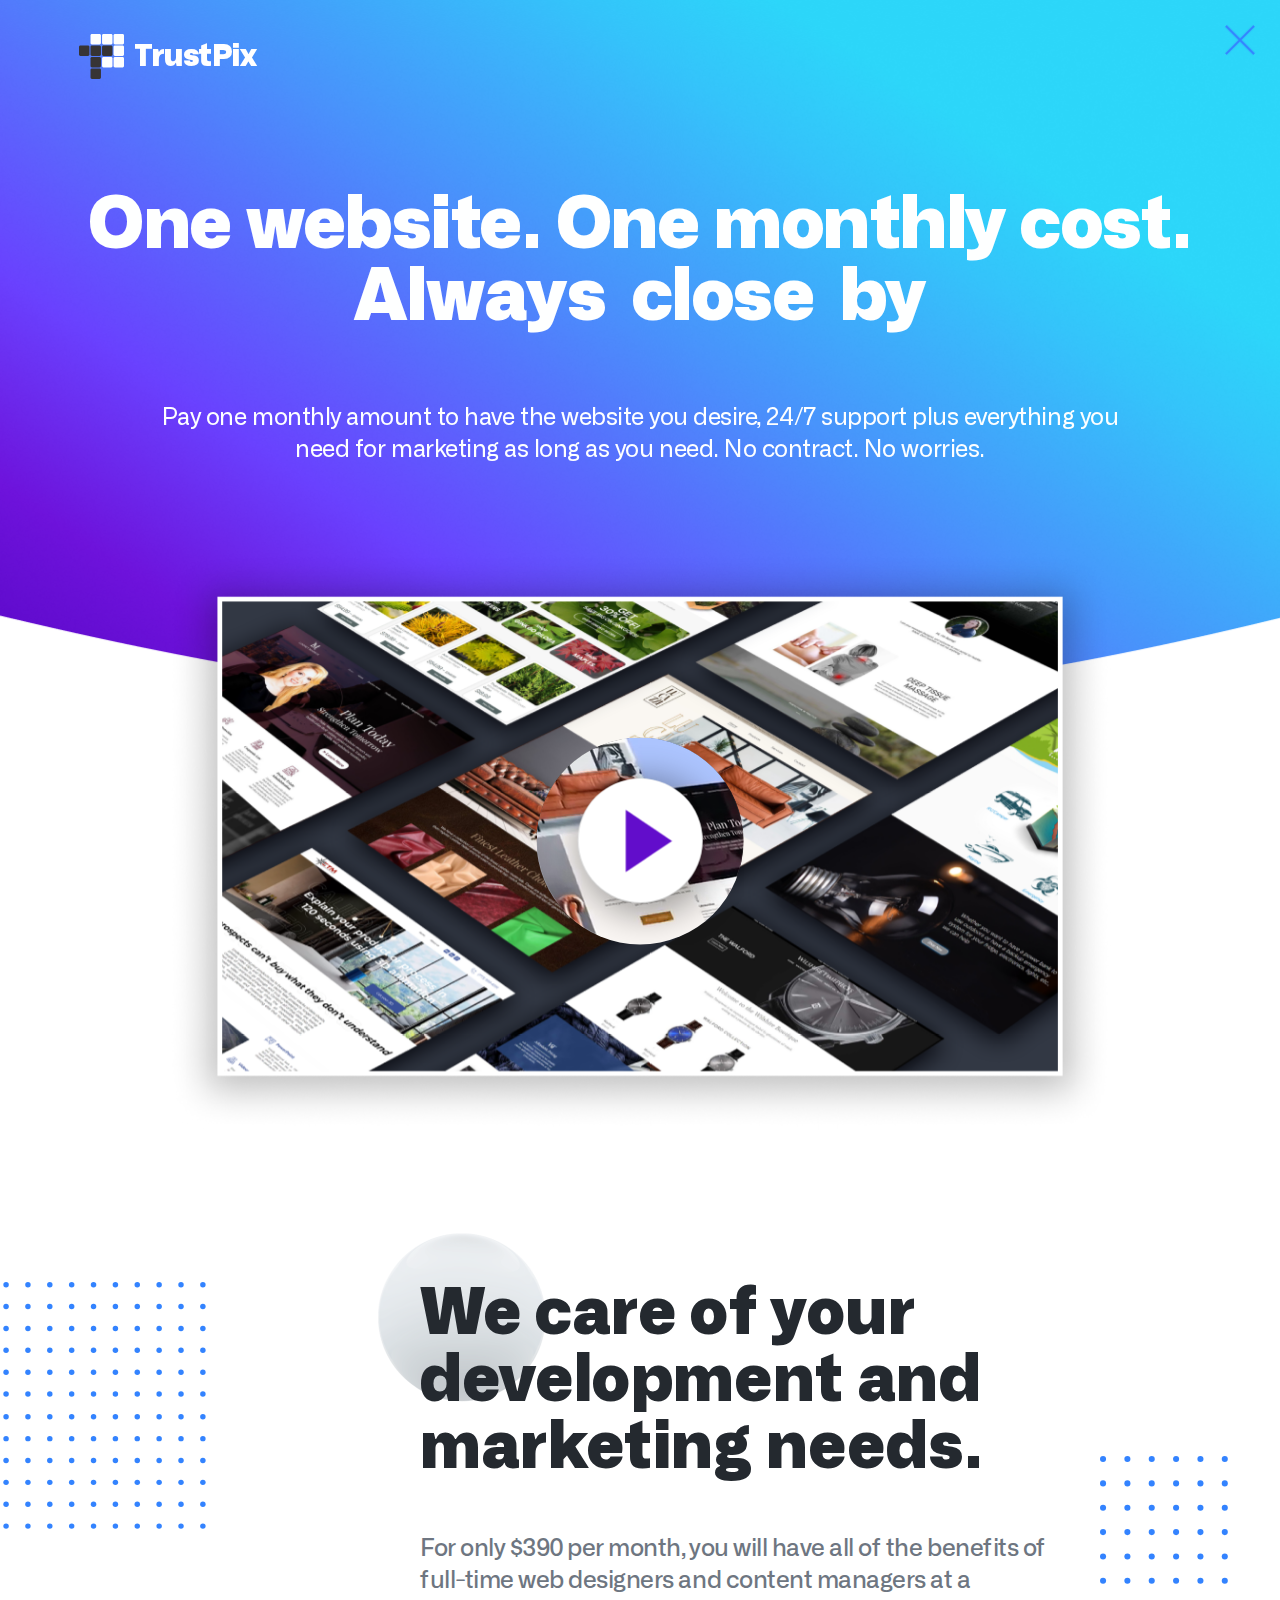
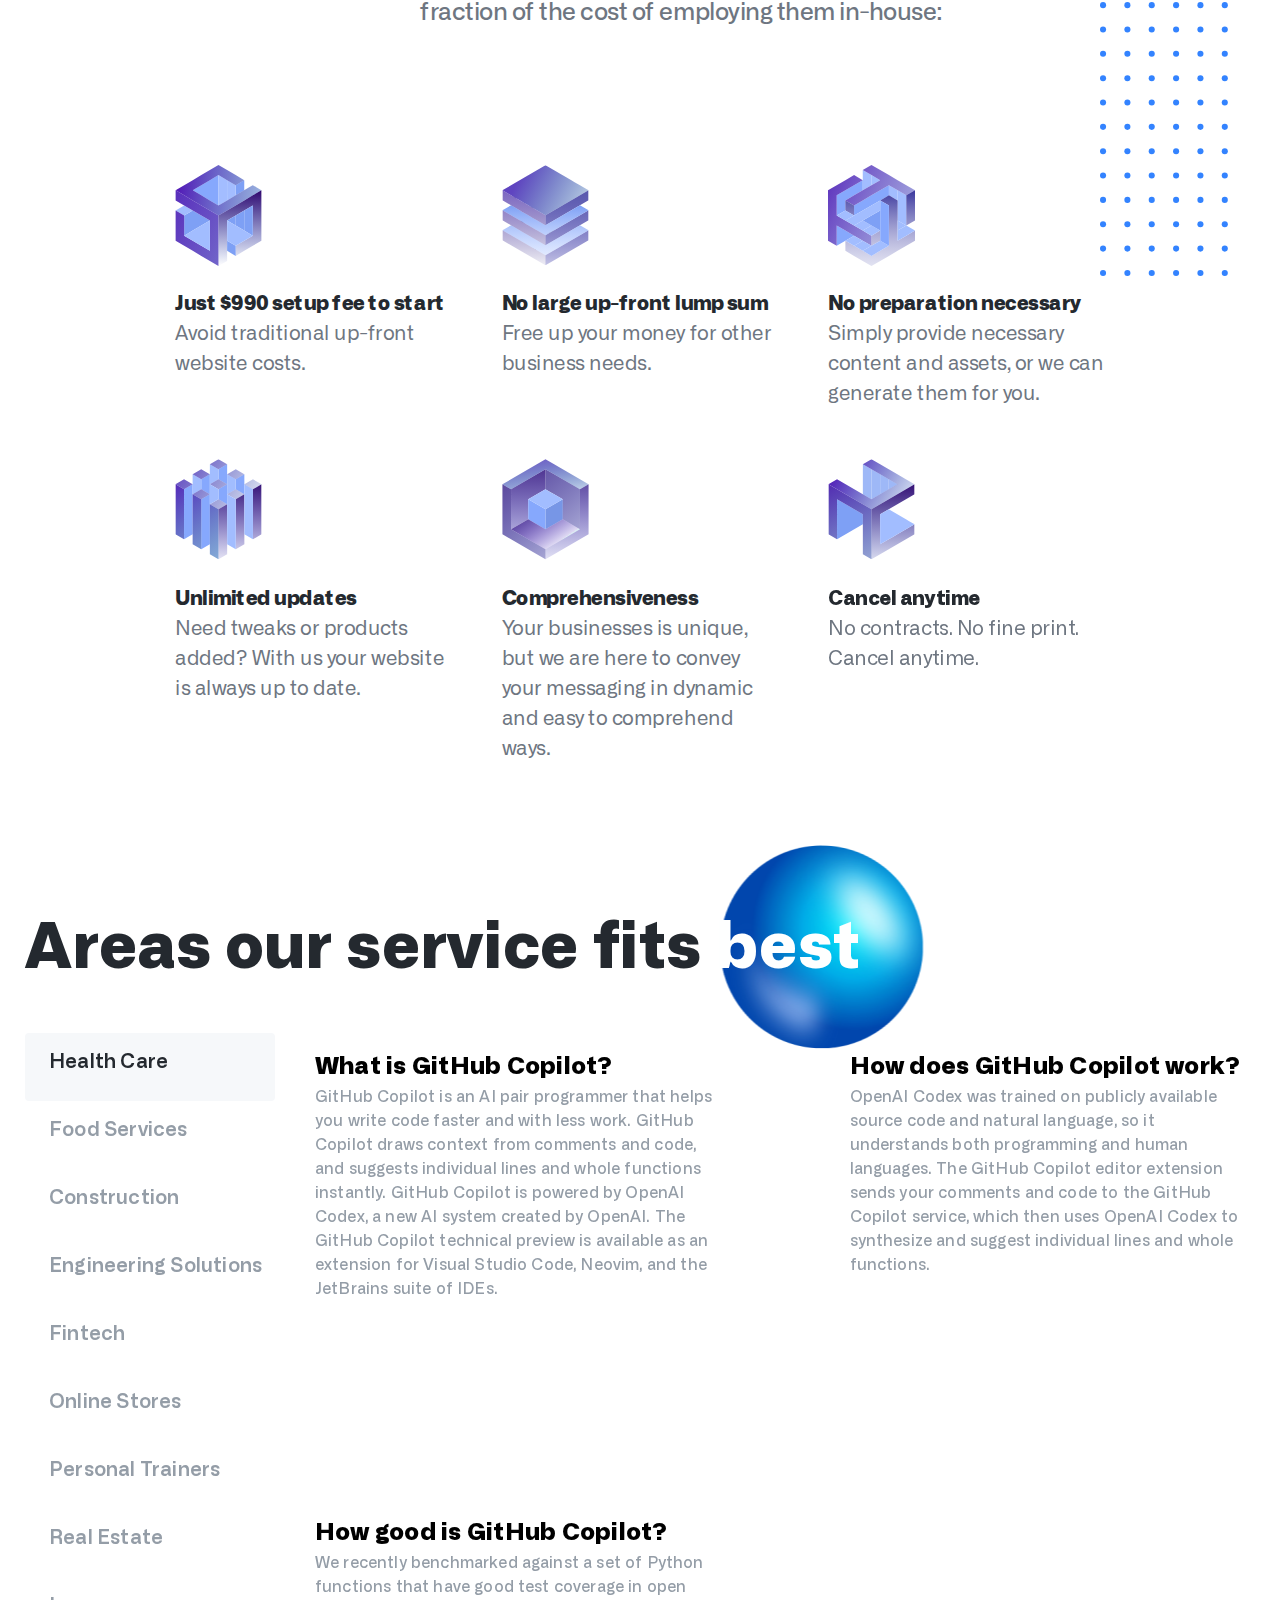
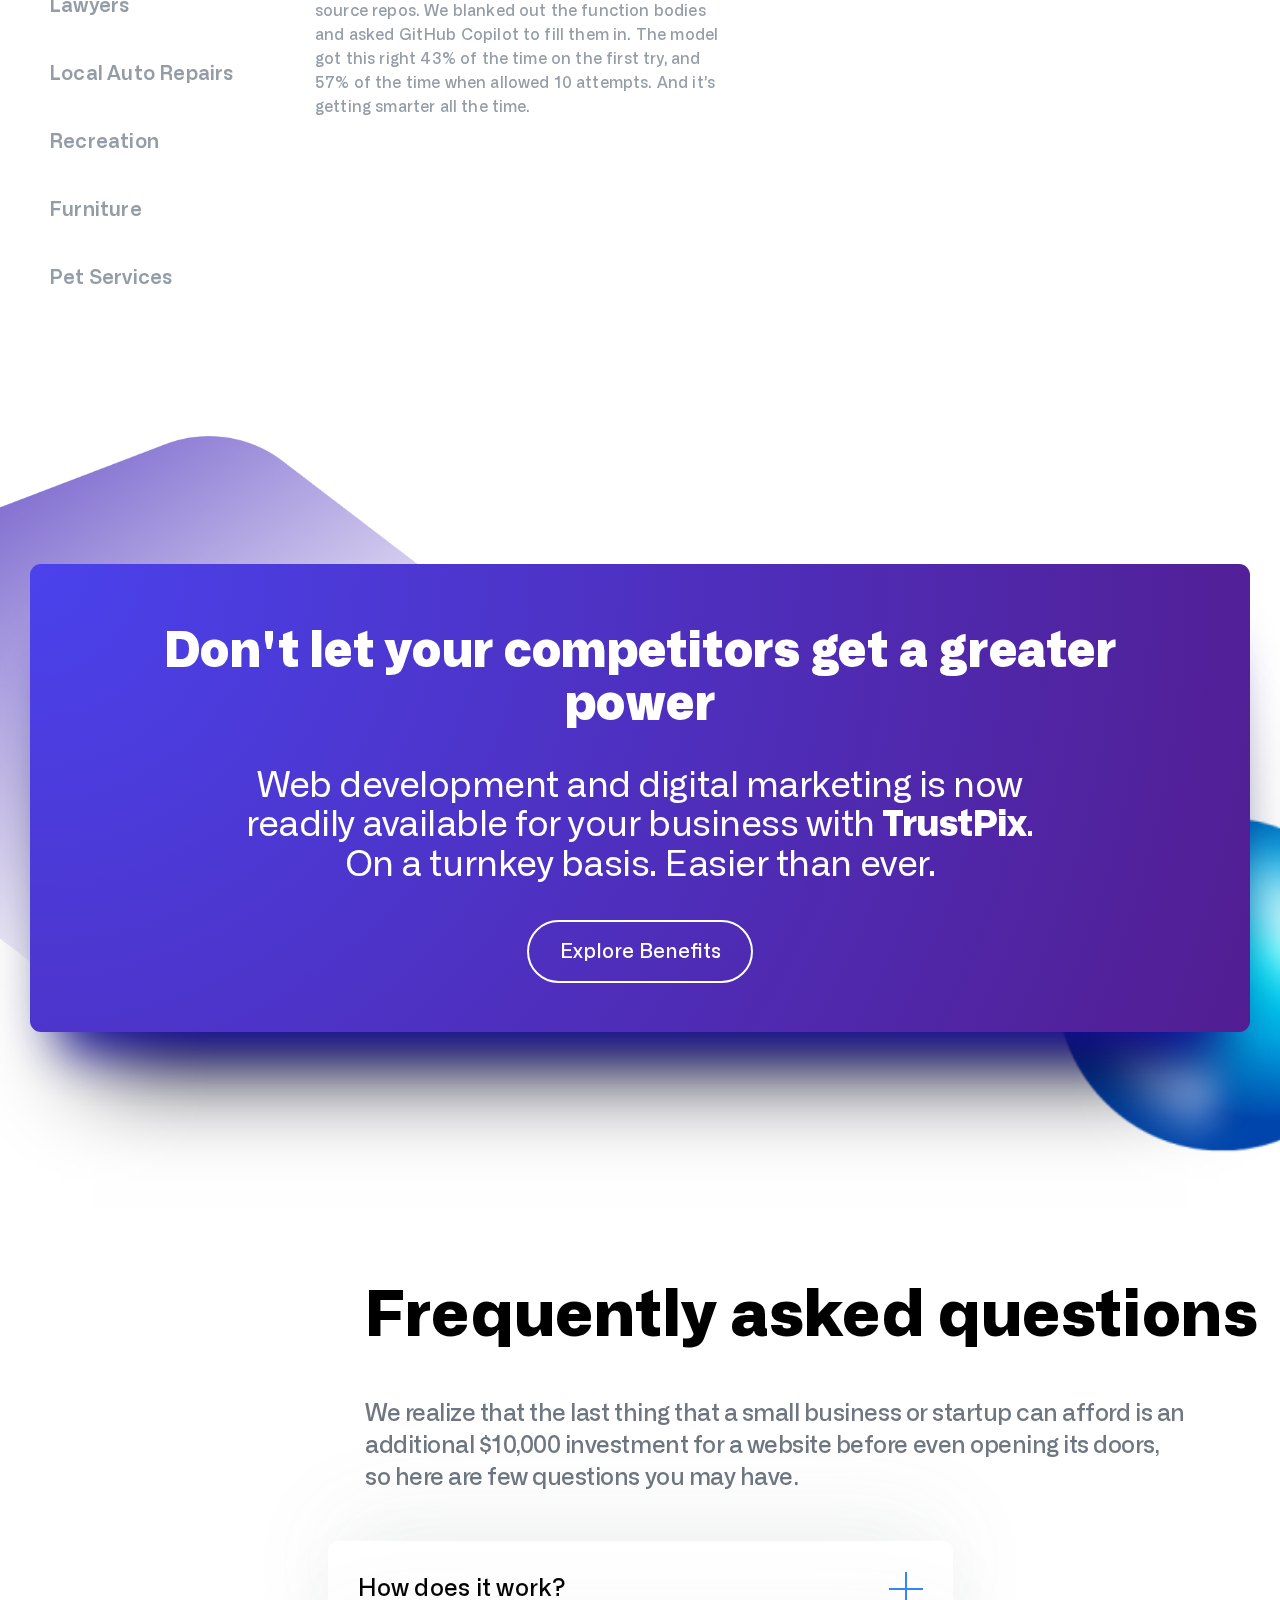
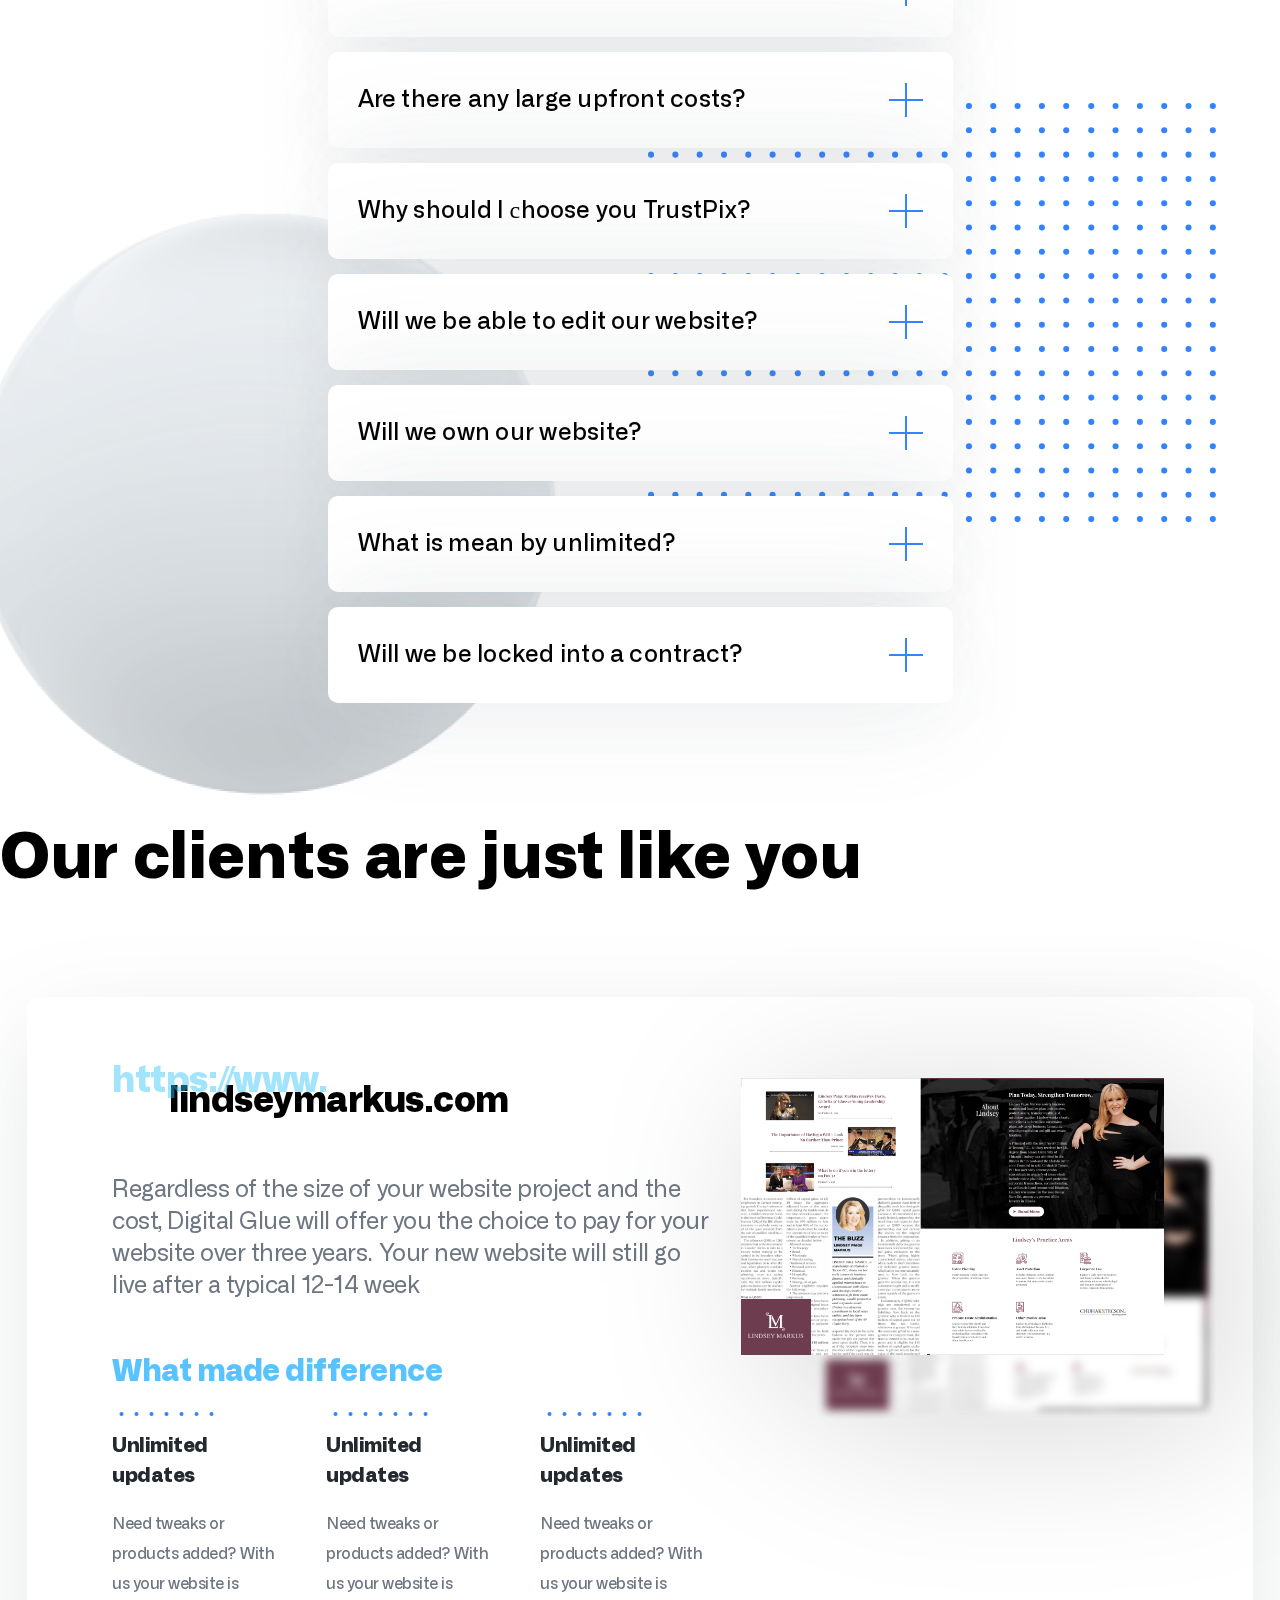
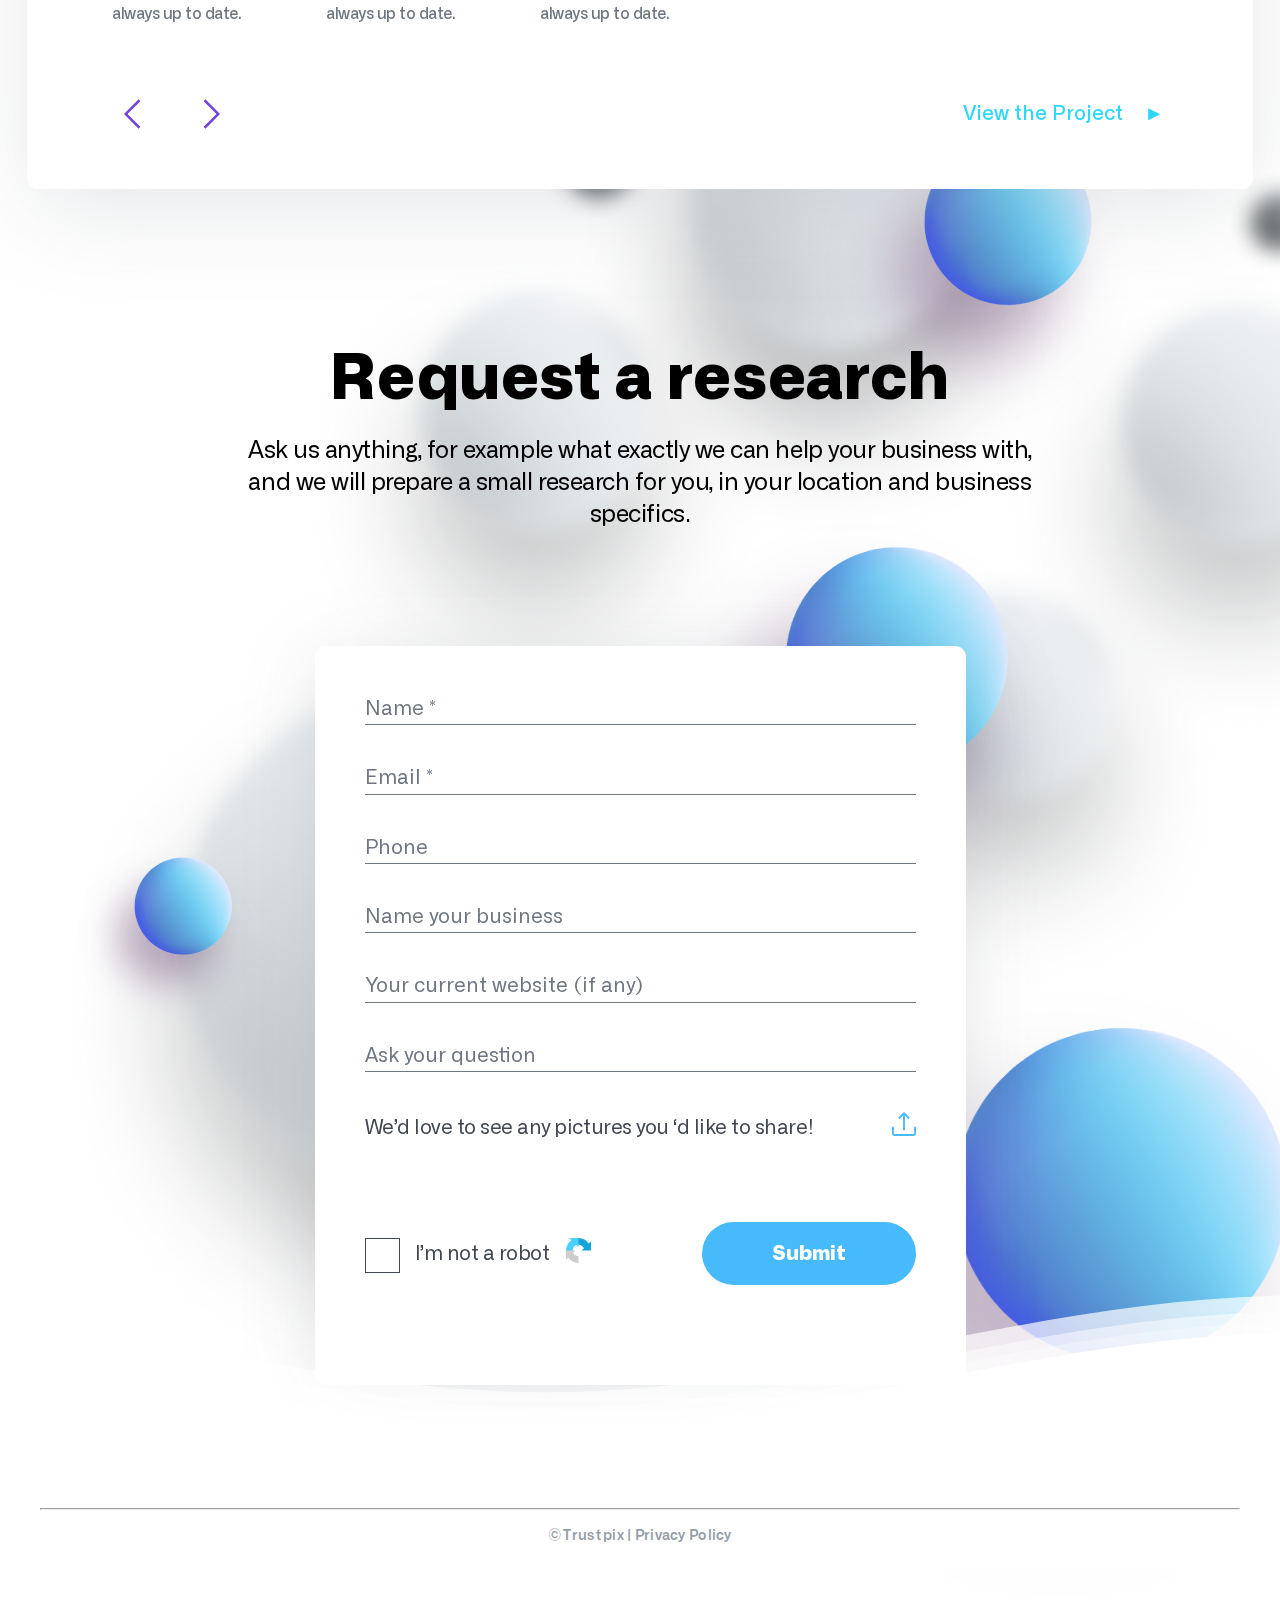
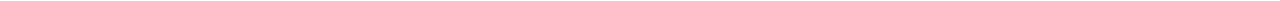
==== commit 7e024ae1: "predone" ====
--- a/index.html
+++ b/index.html
@@ -91,12 +91,10 @@
           </p>
         </div>
       </div>
-    
     </header>
-    
+
     <main>
-
-      <section class="description " data-speed="140">
+      <section class="description" data-speed="140">
         <div class="loading illustration layers js-pral" data-speed="70">
           <div class="illustr">
             <img
@@ -166,59 +164,204 @@
             <div class="description__list-contain">
               <ul class="description__list">
                 <li class="description__item">
-                    <svg class="description__item__picture" width="90" height="106" viewBox="0 0 90 106" fill="none" xmlns="http://www.w3.org/2000/svg">
-                      <path d="M17.9824 79.4772L8.99121 74.1727L17.9824 68.8682L26.9736 63.5637L35.9648 58.2593L26.9736 63.5637L17.9824 68.8682L8.99121 74.1727V84.7817V74.1727L17.9824 79.4772Z" fill="#1E1E1E"/>
-                      <path d="M26.4447 84.5123L25.9158 84.1527L17.9824 79.4775V90.0865V79.4775L26.4447 84.5123Z" fill="#1E1E1E"/>
-                      <path d="M35.9648 90.0865L26.9736 84.782V95.3909V84.782L35.9648 90.0865Z" fill="#1E1E1E"/>
-                      <path d="M8.99121 74.173L17.9824 68.8685L26.9736 63.564L35.9648 58.2595L26.9736 52.9551L17.9824 47.7405L8.99121 52.9551V63.564V74.173Z" fill="#7EA0F5"/>
-                      <path d="M63.0264 31.8272L72.0175 26.5227L63.0264 31.8272Z" fill="#1E1E1E"/>
-                      <path d="M90.0001 37.1314L90.0001 26.3918L81.0089 31.8269L72.0178 37.1314L63.0266 42.4358L54.0354 47.7403L44.9561 52.9549V63.5638V74.1728V84.7818V95.3907V106L54.0354 100.695V90.0862V79.4773V68.8683V58.2594L63.0266 52.9549L72.0178 47.7403L81.0089 42.4358V52.9549V63.5638V74.1728L72.0178 79.4773L63.0266 84.7818V95.3907L72.0178 90.0862L81.0089 84.7818L90.0001 79.4773V68.8683V58.2594V47.7403V37.1314Z" fill="url(#paint0_linear_220_1716)"/>
-                      <path d="M44.9561 10.6089L54.0354 15.9134L44.9561 10.6089L54.0354 5.30444L44.9561 10.6089Z" fill="#1E1E1E"/>
-                      <path d="M17.9824 26.5223L26.9736 31.8268L35.9648 37.1313L44.956 42.4358V31.8268V21.2178V10.6089L35.9648 15.9134L26.9736 21.2178L17.9824 26.5223Z" fill="#5081FC" fill-opacity="0.69"/>
-                      <path d="M17.9824 26.5227L8.99121 31.8272V42.4361V31.8272L17.9824 37.1317L8.99121 31.8272L17.9824 26.5227Z" fill="#1E1E1E"/>
-                      <path d="M54.0352 26.5223V15.9134L63.0263 21.2178L54.0352 15.9134L63.0263 10.6089L54.0352 15.9134V26.5223Z" fill="#1E1E1E"/>
-                      <path d="M26.9736 31.8267L17.9824 37.1311V47.7401V37.1311L26.9736 42.4356L17.9824 37.1311L26.9736 31.8267Z" fill="#1E1E1E"/>
-                      <path d="M63.0264 31.8273L72.0175 26.5228V15.9138L63.0264 21.2183V31.8273Z" fill="#7EA0F5"/>
-                      <path d="M35.9648 37.1311L26.9736 42.4356V52.9546V42.4356L35.9648 47.7401L26.9736 42.4356L35.9648 37.1311Z" fill="#1E1E1E"/>
-                      <path d="M44.956 42.4355L35.9648 47.74V58.2591V47.74L44.956 52.9546L35.9648 47.74L44.956 42.4355Z" fill="#1E1E1E"/>
-                      <path d="M63.0263 84.782L54.0352 79.4775V90.0865L63.0263 95.391V84.782Z" fill="#7EA0F5"/>
-                      <path d="M63.0263 52.9548L54.0352 58.2593L63.0263 63.5638V52.9548Z" fill="#7EA0F5"/>
-                      <path d="M72.0176 68.868L81.0088 74.1725V63.5635V52.9546V42.4355L72.0176 47.74V58.2591V68.868Z" fill="#7EA0F5"/>
-                      <path d="M72.0175 68.8685V58.2595V47.7405L63.0264 52.9551V63.564L72.0175 68.8685Z" fill="#7EA0F5"/>
-                      <path d="M54.0352 37.1317L63.0263 31.8273V21.2183L54.0352 15.9138V26.5228V37.1317Z" fill="#A3BDFF"/>
-                      <path d="M44.9561 21.2178V31.8268V42.4358L54.0354 37.1313V26.5223V15.9134L44.9561 10.6089V21.2178Z" fill="#A3BDFF"/>
-                      <path d="M17.9824 47.74L8.99118 42.4355L0 47.74L8.99118 52.9546L17.9824 47.74Z" fill="#A2BDFF"/>
-                      <path d="M81.0088 74.1731L72.0176 79.4776L81.0088 74.1731Z" fill="#5E5E5E"/>
-                      <path d="M72.0175 79.4775L63.0264 84.782L72.0175 79.4775Z" fill="#5E5E5E"/>
-                      <path fill-rule="evenodd" clip-rule="evenodd" d="M44.9559 63.5639V74.1729V84.7818V95.3908V106L35.9647 100.695L26.9736 95.3908V84.7818L35.9647 90.0863V79.9269V79.837V79.7471V79.4773V73.5435V68.8684V58.2594L26.9736 52.9549L17.9824 47.7404L8.99118 42.4359L0 37.1314V26.5225L8.99118 31.8269L17.9824 37.1314L26.9736 42.4359L35.9647 47.7404L44.9559 52.9549V63.5639ZM8.99118 52.9553V63.5643V74.1732V84.7822L0 79.4777V68.8687V58.2598V47.7407L8.99118 52.9553ZM8.99121 74.1728L17.9823 79.4772L17.9824 79.4773L26.4446 84.512L26.9735 84.7817V95.3907L17.9824 90.0862L17.9823 90.0862L8.99121 84.7818V74.1728Z" fill="url(#paint1_linear_220_1716)"/>
-                      <path d="M44.956 10.6089L35.9648 15.9134L44.956 10.6089Z" fill="#5E5E5E"/>
-                      <path d="M35.9648 15.9138L26.9736 21.2183L35.9648 15.9138Z" fill="#5E5E5E"/>
-                      <path d="M26.9736 21.2183L17.9824 26.5227L26.9736 21.2183Z" fill="#5E5E5E"/>
-                      <path d="M17.9824 26.5227L8.99121 31.8272L17.9824 26.5227Z" fill="#5E5E5E"/>
-                      <path d="M81.0088 31.8267L72.0176 37.1311L81.0088 31.8267Z" fill="#5E5E5E"/>
-                      <path d="M72.0175 37.1311L63.0264 42.4356L72.0175 37.1311Z" fill="#5E5E5E"/>
-                      <path d="M63.0263 42.4355L54.0352 47.74L63.0263 42.4355Z" fill="#5E5E5E"/>
-                      <path d="M54.0354 47.7405L44.9561 52.9551L54.0354 47.7405Z" fill="#5E5E5E"/>
-                      <path fill-rule="evenodd" clip-rule="evenodd" d="M17.9827 26.5222L26.9736 21.2179L35.9647 15.9134L44.9559 10.609L54.0353 15.9134L54.0353 15.9134L63.0265 21.2178L72.0176 15.9134L63.0265 10.6089L54.0353 5.30448L44.9559 0L35.9647 5.30448L26.9736 10.609L17.9824 15.9134L8.99118 21.2179L0 26.5224L8.99118 31.8269L8.99152 31.8267L17.9824 37.131L26.9736 42.4354L35.9648 47.7399L44.9559 52.9545L54.0353 47.8075L71.9576 37.2076L81.0849 31.7994L90 26.3913L80.9207 21.1276L71.9295 26.4321L63.0265 31.8265L54.0353 37.131L44.9559 42.4354L35.9648 37.131L26.9736 31.8265L17.9827 26.5222Z" fill="url(#paint2_linear_220_1716)"/>
-                      <path d="M17.9824 68.8682L8.99121 74.1727L17.9824 79.4772L25.9158 84.1523L26.4447 84.5119L26.9736 84.7817L35.9648 90.0861V79.9267V79.8368V79.7469V79.4772V73.5434V68.8682V58.2593L26.9736 63.5637L17.9824 68.8682Z" fill="#A2BDFF"/>
-                      <path d="M72.0175 79.4772L81.0087 74.1727L72.0175 68.8682L63.0263 63.5637L54.0352 58.2593V68.8682V79.4772L63.0263 84.7817L72.0175 79.4772Z" fill="#A2BDFF"/>
-                      <defs>
-                      <linearGradient id="paint0_linear_220_1716" x1="67.4781" y1="26.3918" x2="67.4781" y2="106" gradientUnits="userSpaceOnUse">
-                      <stop stop-color="#30056C"/>
-                      <stop offset="1" stop-color="#0320A0" stop-opacity="0"/>
+                  <svg
+                    class="description__item__picture"
+                    width="90"
+                    height="106"
+                    viewBox="0 0 90 106"
+                    fill="none"
+                    xmlns="http://www.w3.org/2000/svg"
+                  >
+                    <path
+                      d="M17.9824 79.4772L8.99121 74.1727L17.9824 68.8682L26.9736 63.5637L35.9648 58.2593L26.9736 63.5637L17.9824 68.8682L8.99121 74.1727V84.7817V74.1727L17.9824 79.4772Z"
+                      fill="#1E1E1E"
+                    />
+                    <path
+                      d="M26.4447 84.5123L25.9158 84.1527L17.9824 79.4775V90.0865V79.4775L26.4447 84.5123Z"
+                      fill="#1E1E1E"
+                    />
+                    <path
+                      d="M35.9648 90.0865L26.9736 84.782V95.3909V84.782L35.9648 90.0865Z"
+                      fill="#1E1E1E"
+                    />
+                    <path
+                      d="M8.99121 74.173L17.9824 68.8685L26.9736 63.564L35.9648 58.2595L26.9736 52.9551L17.9824 47.7405L8.99121 52.9551V63.564V74.173Z"
+                      fill="#7EA0F5"
+                    />
+                    <path
+                      d="M63.0264 31.8272L72.0175 26.5227L63.0264 31.8272Z"
+                      fill="#1E1E1E"
+                    />
+                    <path
+                      d="M90.0001 37.1314L90.0001 26.3918L81.0089 31.8269L72.0178 37.1314L63.0266 42.4358L54.0354 47.7403L44.9561 52.9549V63.5638V74.1728V84.7818V95.3907V106L54.0354 100.695V90.0862V79.4773V68.8683V58.2594L63.0266 52.9549L72.0178 47.7403L81.0089 42.4358V52.9549V63.5638V74.1728L72.0178 79.4773L63.0266 84.7818V95.3907L72.0178 90.0862L81.0089 84.7818L90.0001 79.4773V68.8683V58.2594V47.7403V37.1314Z"
+                      fill="url(#paint0_linear_220_1716)"
+                    />
+                    <path
+                      d="M44.9561 10.6089L54.0354 15.9134L44.9561 10.6089L54.0354 5.30444L44.9561 10.6089Z"
+                      fill="#1E1E1E"
+                    />
+                    <path
+                      d="M17.9824 26.5223L26.9736 31.8268L35.9648 37.1313L44.956 42.4358V31.8268V21.2178V10.6089L35.9648 15.9134L26.9736 21.2178L17.9824 26.5223Z"
+                      fill="#5081FC"
+                      fill-opacity="0.69"
+                    />
+                    <path
+                      d="M17.9824 26.5227L8.99121 31.8272V42.4361V31.8272L17.9824 37.1317L8.99121 31.8272L17.9824 26.5227Z"
+                      fill="#1E1E1E"
+                    />
+                    <path
+                      d="M54.0352 26.5223V15.9134L63.0263 21.2178L54.0352 15.9134L63.0263 10.6089L54.0352 15.9134V26.5223Z"
+                      fill="#1E1E1E"
+                    />
+                    <path
+                      d="M26.9736 31.8267L17.9824 37.1311V47.7401V37.1311L26.9736 42.4356L17.9824 37.1311L26.9736 31.8267Z"
+                      fill="#1E1E1E"
+                    />
+                    <path
+                      d="M63.0264 31.8273L72.0175 26.5228V15.9138L63.0264 21.2183V31.8273Z"
+                      fill="#7EA0F5"
+                    />
+                    <path
+                      d="M35.9648 37.1311L26.9736 42.4356V52.9546V42.4356L35.9648 47.7401L26.9736 42.4356L35.9648 37.1311Z"
+                      fill="#1E1E1E"
+                    />
+                    <path
+                      d="M44.956 42.4355L35.9648 47.74V58.2591V47.74L44.956 52.9546L35.9648 47.74L44.956 42.4355Z"
+                      fill="#1E1E1E"
+                    />
+                    <path
+                      d="M63.0263 84.782L54.0352 79.4775V90.0865L63.0263 95.391V84.782Z"
+                      fill="#7EA0F5"
+                    />
+                    <path
+                      d="M63.0263 52.9548L54.0352 58.2593L63.0263 63.5638V52.9548Z"
+                      fill="#7EA0F5"
+                    />
+                    <path
+                      d="M72.0176 68.868L81.0088 74.1725V63.5635V52.9546V42.4355L72.0176 47.74V58.2591V68.868Z"
+                      fill="#7EA0F5"
+                    />
+                    <path
+                      d="M72.0175 68.8685V58.2595V47.7405L63.0264 52.9551V63.564L72.0175 68.8685Z"
+                      fill="#7EA0F5"
+                    />
+                    <path
+                      d="M54.0352 37.1317L63.0263 31.8273V21.2183L54.0352 15.9138V26.5228V37.1317Z"
+                      fill="#A3BDFF"
+                    />
+                    <path
+                      d="M44.9561 21.2178V31.8268V42.4358L54.0354 37.1313V26.5223V15.9134L44.9561 10.6089V21.2178Z"
+                      fill="#A3BDFF"
+                    />
+                    <path
+                      d="M17.9824 47.74L8.99118 42.4355L0 47.74L8.99118 52.9546L17.9824 47.74Z"
+                      fill="#A2BDFF"
+                    />
+                    <path
+                      d="M81.0088 74.1731L72.0176 79.4776L81.0088 74.1731Z"
+                      fill="#5E5E5E"
+                    />
+                    <path
+                      d="M72.0175 79.4775L63.0264 84.782L72.0175 79.4775Z"
+                      fill="#5E5E5E"
+                    />
+                    <path
+                      fill-rule="evenodd"
+                      clip-rule="evenodd"
+                      d="M44.9559 63.5639V74.1729V84.7818V95.3908V106L35.9647 100.695L26.9736 95.3908V84.7818L35.9647 90.0863V79.9269V79.837V79.7471V79.4773V73.5435V68.8684V58.2594L26.9736 52.9549L17.9824 47.7404L8.99118 42.4359L0 37.1314V26.5225L8.99118 31.8269L17.9824 37.1314L26.9736 42.4359L35.9647 47.7404L44.9559 52.9549V63.5639ZM8.99118 52.9553V63.5643V74.1732V84.7822L0 79.4777V68.8687V58.2598V47.7407L8.99118 52.9553ZM8.99121 74.1728L17.9823 79.4772L17.9824 79.4773L26.4446 84.512L26.9735 84.7817V95.3907L17.9824 90.0862L17.9823 90.0862L8.99121 84.7818V74.1728Z"
+                      fill="url(#paint1_linear_220_1716)"
+                    />
+                    <path
+                      d="M44.956 10.6089L35.9648 15.9134L44.956 10.6089Z"
+                      fill="#5E5E5E"
+                    />
+                    <path
+                      d="M35.9648 15.9138L26.9736 21.2183L35.9648 15.9138Z"
+                      fill="#5E5E5E"
+                    />
+                    <path
+                      d="M26.9736 21.2183L17.9824 26.5227L26.9736 21.2183Z"
+                      fill="#5E5E5E"
+                    />
+                    <path
+                      d="M17.9824 26.5227L8.99121 31.8272L17.9824 26.5227Z"
+                      fill="#5E5E5E"
+                    />
+                    <path
+                      d="M81.0088 31.8267L72.0176 37.1311L81.0088 31.8267Z"
+                      fill="#5E5E5E"
+                    />
+                    <path
+                      d="M72.0175 37.1311L63.0264 42.4356L72.0175 37.1311Z"
+                      fill="#5E5E5E"
+                    />
+                    <path
+                      d="M63.0263 42.4355L54.0352 47.74L63.0263 42.4355Z"
+                      fill="#5E5E5E"
+                    />
+                    <path
+                      d="M54.0354 47.7405L44.9561 52.9551L54.0354 47.7405Z"
+                      fill="#5E5E5E"
+                    />
+                    <path
+                      fill-rule="evenodd"
+                      clip-rule="evenodd"
+                      d="M17.9827 26.5222L26.9736 21.2179L35.9647 15.9134L44.9559 10.609L54.0353 15.9134L54.0353 15.9134L63.0265 21.2178L72.0176 15.9134L63.0265 10.6089L54.0353 5.30448L44.9559 0L35.9647 5.30448L26.9736 10.609L17.9824 15.9134L8.99118 21.2179L0 26.5224L8.99118 31.8269L8.99152 31.8267L17.9824 37.131L26.9736 42.4354L35.9648 47.7399L44.9559 52.9545L54.0353 47.8075L71.9576 37.2076L81.0849 31.7994L90 26.3913L80.9207 21.1276L71.9295 26.4321L63.0265 31.8265L54.0353 37.131L44.9559 42.4354L35.9648 37.131L26.9736 31.8265L17.9827 26.5222Z"
+                      fill="url(#paint2_linear_220_1716)"
+                    />
+                    <path
+                      d="M17.9824 68.8682L8.99121 74.1727L17.9824 79.4772L25.9158 84.1523L26.4447 84.5119L26.9736 84.7817L35.9648 90.0861V79.9267V79.8368V79.7469V79.4772V73.5434V68.8682V58.2593L26.9736 63.5637L17.9824 68.8682Z"
+                      fill="#A2BDFF"
+                    />
+                    <path
+                      d="M72.0175 79.4772L81.0087 74.1727L72.0175 68.8682L63.0263 63.5637L54.0352 58.2593V68.8682V79.4772L63.0263 84.7817L72.0175 79.4772Z"
+                      fill="#A2BDFF"
+                    />
+                    <defs>
+                      <linearGradient
+                        id="paint0_linear_220_1716"
+                        x1="67.4781"
+                        y1="26.3918"
+                        x2="67.4781"
+                        y2="106"
+                        gradientUnits="userSpaceOnUse"
+                      >
+                        <stop stop-color="#30056C" />
+                        <stop
+                          offset="1"
+                          stop-color="#0320A0"
+                          stop-opacity="0"
+                        />
                       </linearGradient>
-                      <linearGradient id="paint1_linear_220_1716" x1="-17.069" y1="43.0296" x2="121.753" y2="107.604" gradientUnits="userSpaceOnUse">
-                      <stop stop-color="#5628BA"/>
-                      <stop offset="1" stop-color="#8898D6"/>
+                      <linearGradient
+                        id="paint1_linear_220_1716"
+                        x1="-17.069"
+                        y1="43.0296"
+                        x2="121.753"
+                        y2="107.604"
+                        gradientUnits="userSpaceOnUse"
+                      >
+                        <stop stop-color="#5628BA" />
+                        <stop offset="1" stop-color="#8898D6" />
                       </linearGradient>
-                      <linearGradient id="paint2_linear_220_1716" x1="-8.27587" y1="26.2374" x2="111.275" y2="43.0718" gradientUnits="userSpaceOnUse">
-                      <stop stop-color="#4E05B2"/>
-                      <stop offset="1" stop-color="#0558B2" stop-opacity="0.29"/>
+                      <linearGradient
+                        id="paint2_linear_220_1716"
+                        x1="-8.27587"
+                        y1="26.2374"
+                        x2="111.275"
+                        y2="43.0718"
+                        gradientUnits="userSpaceOnUse"
+                      >
+                        <stop stop-color="#4E05B2" />
+                        <stop
+                          offset="1"
+                          stop-color="#0558B2"
+                          stop-opacity="0.29"
+                        />
                       </linearGradient>
-                      </defs>
-                      </svg>
-                      
-                
+                    </defs>
+                  </svg>
+
                   <h3 class="description__item__title">
                     Just $990 setup fee to start
                   </h3>
@@ -227,60 +370,206 @@
                   </p>
                 </li>
                 <li class="description__item">
-                  <svg class="description__item__picture"  width="87" height="102" viewBox="0 0 87 102" fill="none" xmlns="http://www.w3.org/2000/svg">
-                      <g clip-path="url(#clip0_220_2040)">
-                      <path d="M17.3829 76.0504L8.69141 70.9961V81.1047V70.9961L17.3829 76.0504Z" fill="#1E1E1E"/>
-                      <path d="M26.0743 81.1047L17.3828 76.0504V86.159V76.0504L26.0743 81.1047Z" fill="#1E1E1E"/>
-                      <path d="M34.2544 85.9019L33.7432 85.5592L26.0742 81.1046V91.2132V81.1046L34.2544 85.9019Z" fill="#1E1E1E"/>
-                      <path d="M43.4576 91.2132L34.7661 86.1589V96.2675V86.1589L43.4576 91.2132Z" fill="#1E1E1E"/>
-                      <path d="M8.69141 50.7789L14.7414 54.3769L8.69141 50.7789V60.8875V50.7789Z" fill="#1E1E1E"/>
-                      <path d="M17.3828 55.8333L23.6884 59.5169L19.6835 57.2039L17.3828 55.8333V65.9418V55.8333Z" fill="#1E1E1E"/>
-                      <path d="M26.0742 60.8875L33.7432 65.3421L32.465 64.6567L26.0742 60.8875V70.996V60.8875Z" fill="#1E1E1E"/>
-                      <path d="M34.7661 65.9418L43.4576 70.9961L34.7661 65.9418V76.0503V65.9418Z" fill="#1E1E1E"/>
-                      <path d="M8.69141 30.6475V40.756V30.6475L15.1674 34.3311L12.6963 32.9604L8.69141 30.6475Z" fill="#1E1E1E"/>
-                      <path d="M17.3828 35.7018V45.8103V35.7018L24.3701 39.7281L22.4954 38.6144L17.3828 35.7018Z" fill="#1E1E1E"/>
-                      <path d="M26.0742 40.7561V50.779V40.7561L32.5502 44.4397L30.1643 43.0691L26.0742 40.7561Z" fill="#1E1E1E"/>
-                      <path d="M34.7661 45.8103V55.8332V45.8103L43.4576 50.7789L34.7661 45.8103Z" fill="#1E1E1E"/>
-                      <path fill-rule="evenodd" clip-rule="evenodd" d="M78.3086 30.6474L87.0001 25.5931V35.7017L78.3086 40.756L69.6172 45.8103L60.9257 50.7789L52.2342 55.8332L43.4575 60.8875V50.7789L52.2342 45.8103L60.9257 40.756L69.6172 35.7017L74.0481 33.1317L78.3086 30.6474ZM69.6172 55.8333L60.9257 60.8875L52.2342 65.9418L43.4575 70.9961V81.1047L52.2342 76.0504L60.9257 70.9961L69.6172 65.9418L78.3086 60.8875L87.0001 55.8333V45.8104L78.3086 50.779L69.6172 55.8333ZM69.6172 76.0504L60.9257 81.1047L52.2342 86.159L43.4575 91.2132V101.322L52.2342 96.2675L60.9257 91.2132L69.6172 86.159L78.3086 81.1047L87.0001 76.0504V65.9418L78.3086 70.9961L69.6172 76.0504Z" fill="url(#paint0_linear_220_2040)"/>
-                      <path fill-rule="evenodd" clip-rule="evenodd" d="M60.9256 50.7791L69.617 45.8105L78.3085 40.7562L87 45.8105L78.3085 50.7791L69.617 55.8334L60.9256 60.8877L52.2341 65.942L48.4848 68.0836L43.4574 70.9963L34.7659 65.942L33.7434 65.3423L32.4652 64.657L26.0744 60.8877L23.6885 59.517L19.6836 57.2041L17.383 55.8334L14.7414 54.3771L8.69148 50.7791L6.04995 49.3228L0 45.8105L8.69148 40.7562L17.383 45.8105L19.6836 47.0955L26.0744 50.7791L30.5906 53.4348L34.7659 55.8334L43.4574 60.8877L52.2341 55.8334L60.9256 50.7791ZM60.9256 70.9963L69.617 65.942L78.3085 60.8877L87 65.942L78.3085 70.9963L69.617 76.0505L60.9256 81.1048L52.2341 86.1591L43.4574 91.2134L34.7659 86.1591L34.2547 85.9021L33.7434 85.5595L26.0744 81.1048L17.383 76.0505L8.69148 70.9963L0 65.942L8.69148 60.8877L17.383 65.942L20.7062 67.9123L26.0744 70.9963L34.7659 76.0505L43.4574 81.1048L52.2341 76.0505L60.9256 70.9963Z" fill="url(#paint1_linear_220_2040)"/>
-                      <path d="M78.3087 70.9961L69.6172 76.0504L78.3087 70.9961Z" fill="#5E5E5E"/>
-                      <path d="M69.6173 76.0504L60.9258 81.1047L69.6173 76.0504Z" fill="#5E5E5E"/>
-                      <path d="M60.9254 81.1046L52.2339 86.1589L60.9254 81.1046Z" fill="#5E5E5E"/>
-                      <path d="M52.2342 86.1589L43.4575 91.2132L52.2342 86.1589Z" fill="#5E5E5E"/>
-                      <path d="M78.3087 50.7789L69.6172 55.8332L78.3087 50.7789Z" fill="#5E5E5E"/>
-                      <path d="M69.6173 55.8333L60.9258 60.8875L69.6173 55.8333Z" fill="#5E5E5E"/>
-                      <path d="M60.9254 60.8875L52.2339 65.9417L60.9254 60.8875Z" fill="#5E5E5E"/>
-                      <path d="M48.4849 68.0834L43.4575 70.9961L52.2342 65.9418L48.4849 68.0834Z" fill="#5E5E5E"/>
-                      <path fill-rule="evenodd" clip-rule="evenodd" d="M17.383 45.8103L8.69148 40.756L0 35.7017V25.5931L8.69148 30.6474L15.1675 34.3311L17.383 35.7017L24.3702 39.728L26.0744 40.756L32.5504 44.4396L34.7659 45.8103L43.4574 50.7789V60.8875L34.7659 55.8332L30.5906 53.4345L26.0744 50.7789L19.6836 47.0953L17.383 45.8103ZM8.69148 60.8875L17.383 65.9418L20.7062 67.9121L26.0744 70.9961L34.7659 76.0504L43.4574 81.1047V70.9961L34.7659 65.9418L33.7434 65.3422L26.0744 60.8875L23.6885 59.5169L17.383 55.8333L14.7414 54.3769L8.69148 50.779L6.04995 49.3227L0 45.8104V55.8333L8.69148 60.8875ZM8.69144 70.996L0 65.9418V76.0504L8.69144 81.1046L8.69148 81.1047L17.3829 86.1589V76.0503L8.69148 70.9961L8.69144 70.996ZM17.383 76.0502L26.0744 81.1044L26.0745 81.1045L34.2546 85.9017L34.7659 86.1587V96.2673L26.0745 91.2131L26.0744 91.213L17.383 86.1588V76.0502ZM34.766 86.159L43.4574 91.2133V101.322L34.766 96.2676V86.159Z" fill="url(#paint2_linear_220_2040)"/>
-                      <path d="M78.3084 30.6475L74.0479 33.1318L78.3084 30.6475Z" fill="#5E5E5E"/>
-                      <path d="M60.9258 40.7561L69.6173 35.7018L64.4194 38.7001L60.9258 40.7561Z" fill="#5E5E5E"/>
-                      <path d="M60.9254 40.7561L52.2339 45.8104L60.9254 40.7561Z" fill="#5E5E5E"/>
-                      <path d="M52.2342 45.8103L43.4575 50.7789L52.2342 45.8103Z" fill="#5E5E5E"/>
-                      <path d="M8.69148 30.6475L12.6964 32.9604L15.1675 34.3311L17.383 35.7018L22.4956 38.6144L24.3702 39.7281L26.0744 40.756L30.1645 43.069L32.5504 44.4397L34.7659 45.8103L43.4574 50.7789L52.2341 45.8103L60.9256 40.756L64.4192 38.7001L69.617 35.7018L74.048 33.1318L78.3085 30.6475L87 25.5932L80.8648 21.9952L78.3085 20.5389L72.855 17.3693L69.617 15.4846L65.2713 13.0003L60.9256 10.4303L58.7101 9.14536L52.2341 5.37606L43.4574 0.321777L34.7659 5.37606L26.0744 10.4303L17.383 15.4846L8.69148 20.5389L0 25.5932L8.69148 30.6475Z" fill="url(#paint3_linear_220_2040)"/>
-                      </g>
-                      <defs>
-                      <linearGradient id="paint0_linear_220_2040" x1="65.2288" y1="25.5931" x2="65.2288" y2="101.322" gradientUnits="userSpaceOnUse">
-                      <stop stop-color="#5957AD"/>
-                      <stop offset="1" stop-color="#060292" stop-opacity="0.24"/>
+                  <svg
+                    class="description__item__picture"
+                    width="87"
+                    height="102"
+                    viewBox="0 0 87 102"
+                    fill="none"
+                    xmlns="http://www.w3.org/2000/svg"
+                  >
+                    <g clip-path="url(#clip0_220_2040)">
+                      <path
+                        d="M17.3829 76.0504L8.69141 70.9961V81.1047V70.9961L17.3829 76.0504Z"
+                        fill="#1E1E1E"
+                      />
+                      <path
+                        d="M26.0743 81.1047L17.3828 76.0504V86.159V76.0504L26.0743 81.1047Z"
+                        fill="#1E1E1E"
+                      />
+                      <path
+                        d="M34.2544 85.9019L33.7432 85.5592L26.0742 81.1046V91.2132V81.1046L34.2544 85.9019Z"
+                        fill="#1E1E1E"
+                      />
+                      <path
+                        d="M43.4576 91.2132L34.7661 86.1589V96.2675V86.1589L43.4576 91.2132Z"
+                        fill="#1E1E1E"
+                      />
+                      <path
+                        d="M8.69141 50.7789L14.7414 54.3769L8.69141 50.7789V60.8875V50.7789Z"
+                        fill="#1E1E1E"
+                      />
+                      <path
+                        d="M17.3828 55.8333L23.6884 59.5169L19.6835 57.2039L17.3828 55.8333V65.9418V55.8333Z"
+                        fill="#1E1E1E"
+                      />
+                      <path
+                        d="M26.0742 60.8875L33.7432 65.3421L32.465 64.6567L26.0742 60.8875V70.996V60.8875Z"
+                        fill="#1E1E1E"
+                      />
+                      <path
+                        d="M34.7661 65.9418L43.4576 70.9961L34.7661 65.9418V76.0503V65.9418Z"
+                        fill="#1E1E1E"
+                      />
+                      <path
+                        d="M8.69141 30.6475V40.756V30.6475L15.1674 34.3311L12.6963 32.9604L8.69141 30.6475Z"
+                        fill="#1E1E1E"
+                      />
+                      <path
+                        d="M17.3828 35.7018V45.8103V35.7018L24.3701 39.7281L22.4954 38.6144L17.3828 35.7018Z"
+                        fill="#1E1E1E"
+                      />
+                      <path
+                        d="M26.0742 40.7561V50.779V40.7561L32.5502 44.4397L30.1643 43.0691L26.0742 40.7561Z"
+                        fill="#1E1E1E"
+                      />
+                      <path
+                        d="M34.7661 45.8103V55.8332V45.8103L43.4576 50.7789L34.7661 45.8103Z"
+                        fill="#1E1E1E"
+                      />
+                      <path
+                        fill-rule="evenodd"
+                        clip-rule="evenodd"
+                        d="M78.3086 30.6474L87.0001 25.5931V35.7017L78.3086 40.756L69.6172 45.8103L60.9257 50.7789L52.2342 55.8332L43.4575 60.8875V50.7789L52.2342 45.8103L60.9257 40.756L69.6172 35.7017L74.0481 33.1317L78.3086 30.6474ZM69.6172 55.8333L60.9257 60.8875L52.2342 65.9418L43.4575 70.9961V81.1047L52.2342 76.0504L60.9257 70.9961L69.6172 65.9418L78.3086 60.8875L87.0001 55.8333V45.8104L78.3086 50.779L69.6172 55.8333ZM69.6172 76.0504L60.9257 81.1047L52.2342 86.159L43.4575 91.2132V101.322L52.2342 96.2675L60.9257 91.2132L69.6172 86.159L78.3086 81.1047L87.0001 76.0504V65.9418L78.3086 70.9961L69.6172 76.0504Z"
+                        fill="url(#paint0_linear_220_2040)"
+                      />
+                      <path
+                        fill-rule="evenodd"
+                        clip-rule="evenodd"
+                        d="M60.9256 50.7791L69.617 45.8105L78.3085 40.7562L87 45.8105L78.3085 50.7791L69.617 55.8334L60.9256 60.8877L52.2341 65.942L48.4848 68.0836L43.4574 70.9963L34.7659 65.942L33.7434 65.3423L32.4652 64.657L26.0744 60.8877L23.6885 59.517L19.6836 57.2041L17.383 55.8334L14.7414 54.3771L8.69148 50.7791L6.04995 49.3228L0 45.8105L8.69148 40.7562L17.383 45.8105L19.6836 47.0955L26.0744 50.7791L30.5906 53.4348L34.7659 55.8334L43.4574 60.8877L52.2341 55.8334L60.9256 50.7791ZM60.9256 70.9963L69.617 65.942L78.3085 60.8877L87 65.942L78.3085 70.9963L69.617 76.0505L60.9256 81.1048L52.2341 86.1591L43.4574 91.2134L34.7659 86.1591L34.2547 85.9021L33.7434 85.5595L26.0744 81.1048L17.383 76.0505L8.69148 70.9963L0 65.942L8.69148 60.8877L17.383 65.942L20.7062 67.9123L26.0744 70.9963L34.7659 76.0505L43.4574 81.1048L52.2341 76.0505L60.9256 70.9963Z"
+                        fill="url(#paint1_linear_220_2040)"
+                      />
+                      <path
+                        d="M78.3087 70.9961L69.6172 76.0504L78.3087 70.9961Z"
+                        fill="#5E5E5E"
+                      />
+                      <path
+                        d="M69.6173 76.0504L60.9258 81.1047L69.6173 76.0504Z"
+                        fill="#5E5E5E"
+                      />
+                      <path
+                        d="M60.9254 81.1046L52.2339 86.1589L60.9254 81.1046Z"
+                        fill="#5E5E5E"
+                      />
+                      <path
+                        d="M52.2342 86.1589L43.4575 91.2132L52.2342 86.1589Z"
+                        fill="#5E5E5E"
+                      />
+                      <path
+                        d="M78.3087 50.7789L69.6172 55.8332L78.3087 50.7789Z"
+                        fill="#5E5E5E"
+                      />
+                      <path
+                        d="M69.6173 55.8333L60.9258 60.8875L69.6173 55.8333Z"
+                        fill="#5E5E5E"
+                      />
+                      <path
+                        d="M60.9254 60.8875L52.2339 65.9417L60.9254 60.8875Z"
+                        fill="#5E5E5E"
+                      />
+                      <path
+                        d="M48.4849 68.0834L43.4575 70.9961L52.2342 65.9418L48.4849 68.0834Z"
+                        fill="#5E5E5E"
+                      />
+                      <path
+                        fill-rule="evenodd"
+                        clip-rule="evenodd"
+                        d="M17.383 45.8103L8.69148 40.756L0 35.7017V25.5931L8.69148 30.6474L15.1675 34.3311L17.383 35.7017L24.3702 39.728L26.0744 40.756L32.5504 44.4396L34.7659 45.8103L43.4574 50.7789V60.8875L34.7659 55.8332L30.5906 53.4345L26.0744 50.7789L19.6836 47.0953L17.383 45.8103ZM8.69148 60.8875L17.383 65.9418L20.7062 67.9121L26.0744 70.9961L34.7659 76.0504L43.4574 81.1047V70.9961L34.7659 65.9418L33.7434 65.3422L26.0744 60.8875L23.6885 59.5169L17.383 55.8333L14.7414 54.3769L8.69148 50.779L6.04995 49.3227L0 45.8104V55.8333L8.69148 60.8875ZM8.69144 70.996L0 65.9418V76.0504L8.69144 81.1046L8.69148 81.1047L17.3829 86.1589V76.0503L8.69148 70.9961L8.69144 70.996ZM17.383 76.0502L26.0744 81.1044L26.0745 81.1045L34.2546 85.9017L34.7659 86.1587V96.2673L26.0745 91.2131L26.0744 91.213L17.383 86.1588V76.0502ZM34.766 86.159L43.4574 91.2133V101.322L34.766 96.2676V86.159Z"
+                        fill="url(#paint2_linear_220_2040)"
+                      />
+                      <path
+                        d="M78.3084 30.6475L74.0479 33.1318L78.3084 30.6475Z"
+                        fill="#5E5E5E"
+                      />
+                      <path
+                        d="M60.9258 40.7561L69.6173 35.7018L64.4194 38.7001L60.9258 40.7561Z"
+                        fill="#5E5E5E"
+                      />
+                      <path
+                        d="M60.9254 40.7561L52.2339 45.8104L60.9254 40.7561Z"
+                        fill="#5E5E5E"
+                      />
+                      <path
+                        d="M52.2342 45.8103L43.4575 50.7789L52.2342 45.8103Z"
+                        fill="#5E5E5E"
+                      />
+                      <path
+                        d="M8.69148 30.6475L12.6964 32.9604L15.1675 34.3311L17.383 35.7018L22.4956 38.6144L24.3702 39.7281L26.0744 40.756L30.1645 43.069L32.5504 44.4397L34.7659 45.8103L43.4574 50.7789L52.2341 45.8103L60.9256 40.756L64.4192 38.7001L69.617 35.7018L74.048 33.1318L78.3085 30.6475L87 25.5932L80.8648 21.9952L78.3085 20.5389L72.855 17.3693L69.617 15.4846L65.2713 13.0003L60.9256 10.4303L58.7101 9.14536L52.2341 5.37606L43.4574 0.321777L34.7659 5.37606L26.0744 10.4303L17.383 15.4846L8.69148 20.5389L0 25.5932L8.69148 30.6475Z"
+                        fill="url(#paint3_linear_220_2040)"
+                      />
+                    </g>
+                    <defs>
+                      <linearGradient
+                        id="paint0_linear_220_2040"
+                        x1="65.2288"
+                        y1="25.5931"
+                        x2="65.2288"
+                        y2="101.322"
+                        gradientUnits="userSpaceOnUse"
+                      >
+                        <stop stop-color="#5957AD" />
+                        <stop
+                          offset="1"
+                          stop-color="#060292"
+                          stop-opacity="0.24"
+                        />
                       </linearGradient>
-                      <linearGradient id="paint1_linear_220_2040" x1="43.5" y1="40.7562" x2="43.5" y2="91.2134" gradientUnits="userSpaceOnUse">
-                      <stop stop-color="#7EA0F5"/>
-                      <stop offset="1" stop-color="#A2BDFF" stop-opacity="0.32"/>
+                      <linearGradient
+                        id="paint1_linear_220_2040"
+                        x1="43.5"
+                        y1="40.7562"
+                        x2="43.5"
+                        y2="91.2134"
+                        gradientUnits="userSpaceOnUse"
+                      >
+                        <stop stop-color="#7EA0F5" />
+                        <stop
+                          offset="1"
+                          stop-color="#A2BDFF"
+                          stop-opacity="0.32"
+                        />
                       </linearGradient>
-                      <linearGradient id="paint2_linear_220_2040" x1="22.1547" y1="0.321724" x2="21.7242" y2="101.322" gradientUnits="userSpaceOnUse">
-                      <stop stop-color="#6845C2"/>
-                      <stop offset="1" stop-color="#190B76" stop-opacity="0.07"/>
+                      <linearGradient
+                        id="paint2_linear_220_2040"
+                        x1="22.1547"
+                        y1="0.321724"
+                        x2="21.7242"
+                        y2="101.322"
+                        gradientUnits="userSpaceOnUse"
+                      >
+                        <stop stop-color="#6845C2" />
+                        <stop
+                          offset="1"
+                          stop-color="#190B76"
+                          stop-opacity="0.07"
+                        />
                       </linearGradient>
-                      <linearGradient id="paint3_linear_220_2040" x1="21.7287" y1="4.60506" x2="103.3" y2="48.3598" gradientUnits="userSpaceOnUse">
-                      <stop stop-color="#5F44C0"/>
-                      <stop offset="1" stop-color="#085B9C" stop-opacity="0.1"/>
+                      <linearGradient
+                        id="paint3_linear_220_2040"
+                        x1="21.7287"
+                        y1="4.60506"
+                        x2="103.3"
+                        y2="48.3598"
+                        gradientUnits="userSpaceOnUse"
+                      >
+                        <stop stop-color="#5F44C0" />
+                        <stop
+                          offset="1"
+                          stop-color="#085B9C"
+                          stop-opacity="0.1"
+                        />
                       </linearGradient>
                       <clipPath id="clip0_220_2040">
-                      <rect width="87" height="101" fill="white" transform="translate(0 0.321777)"/>
+                        <rect
+                          width="87"
+                          height="101"
+                          fill="white"
+                          transform="translate(0 0.321777)"
+                        />
                       </clipPath>
-                      </defs>
-                      </svg>
-                      
+                    </defs>
+                  </svg>
+
                   <h3 class="description__item__title">
                     No large up-front lump sum
                   </h3>
@@ -289,63 +578,231 @@
                   </p>
                 </li>
                 <li class="description__item">
-                  <svg class="description__item__picture"  width="87" height="101" viewBox="0 0 87 101" fill="none" xmlns="http://www.w3.org/2000/svg">
-                      <path d="M17.3829 65.62L8.69141 60.5657V70.6742V80.7828L17.3829 75.7285L26.0744 70.6742L17.3829 65.62Z" fill="#86A8FD"/>
-                      <path d="M34.7657 85.8372L26.0742 80.7829L34.7657 75.7286L26.0742 80.7829V90.8915V80.7829L34.7657 85.8372Z" fill="#1E1E1E"/>
-                      <path d="M43.4576 80.7828L34.7661 85.8371L43.4576 90.8914L34.7661 85.8371L43.4576 80.7828Z" fill="#1E1E1E"/>
-                      <path d="M17.3829 45.4885L8.69141 50.4571V60.5657V50.4571L17.3829 55.5114L8.69141 50.4571L17.3829 45.4885Z" fill="#1E1E1E"/>
-                      <path d="M26.0743 50.4572L17.3828 55.5114V65.62V55.5114L26.0743 60.5657L17.3828 55.5114L26.0743 50.4572Z" fill="#1E1E1E"/>
-                      <path d="M34.7657 55.5115L26.0742 60.5658V70.6743V60.5658L34.7657 65.62L26.0742 60.5658L34.7657 55.5115Z" fill="#1E1E1E"/>
-                      <path d="M43.4576 60.5657L34.7661 65.62L43.4576 70.6742L34.7661 65.62L43.4576 60.5657Z" fill="#1E1E1E"/>
-                      <path d="M26.0743 30.3256L17.3828 35.3799L26.0743 30.3256L34.7658 25.2714L26.0743 30.3256Z" fill="#1E1E1E"/>
-                      <path d="M17.3829 35.38L26.0744 30.3257L34.7658 25.2714V15.1628L26.0744 20.2171L17.3829 25.2714L8.69141 30.3257V40.4343V50.4572L17.3829 45.4885V35.38Z" fill="#86A8FD"/>
-                      <path d="M43.4575 20.2172V10.1086L52.2342 15.1629L43.4575 10.1086L52.2342 5.05432L43.4575 10.1086V20.2172Z" fill="#1E1E1E"/>
-                      <path d="M52.2339 15.1628L60.9254 10.1085L52.2339 15.1628Z" fill="#1E1E1E"/>
-                      <path d="M60.9258 20.2171L69.6173 25.2714L60.9258 20.2171L69.6173 15.1628L60.9258 20.2171Z" fill="#1E1E1E"/>
-                      <path d="M34.7657 45.4886L43.4572 40.4343L52.2339 35.38L60.9253 30.3257V20.2172L52.2339 25.2714L43.4572 30.3257L34.7657 35.38L26.0742 40.4343V50.4572L34.7657 45.4886Z" fill="#86A8FD"/>
-                      <path d="M69.6172 35.38V25.2714L78.3087 30.3257L69.6172 25.2714L78.3087 20.2172L69.6172 25.2714V35.38Z" fill="#1E1E1E"/>
-                      <path d="M34.7661 15.1629V25.2715L43.4576 20.2172V10.1086L34.7661 5.05432V15.1629Z" fill="#A2BDFF"/>
-                      <path d="M52.2342 15.1628L43.4575 10.1085V20.2171L52.2342 15.1628Z" fill="#A2BDFF"/>
-                      <path d="M60.9258 30.3257L69.6173 35.38V25.2714L60.9258 20.2172V30.3257Z" fill="#A2BDFF"/>
-                      <path d="M69.6172 25.2714V35.3799V45.4885V55.5114L78.3087 60.5657V50.4571V40.4342V30.3256L69.6172 25.2714Z" fill="#A2BDFF"/>
-                      <path d="M78.3087 70.6743L69.6172 75.7286L78.3087 70.6743Z" fill="#5E5E5E"/>
-                      <path d="M60.9254 80.7828L52.2339 85.8371L60.9254 80.7828Z" fill="#5E5E5E"/>
-                      <path d="M52.2342 85.8372L43.4575 90.8914L52.2342 85.8372Z" fill="#5E5E5E"/>
-                      <path d="M43.4576 50.4572L34.7661 55.5114L43.4576 50.4572Z" fill="#5E5E5E"/>
-                      <path d="M34.7657 55.5115L26.0742 60.5658L34.7657 55.5115Z" fill="#5E5E5E"/>
-                      <path d="M52.2339 35.38L60.9254 30.3257L52.2339 35.38Z" fill="#5E5E5E"/>
-                      <path d="M52.2342 45.4886L43.4575 50.4572L52.2342 45.4886V55.5115V65.62V55.5115V45.4886V35.38L60.9257 40.4343L52.2342 35.38V45.4886Z" fill="#5E5E5E"/>
-                      <path d="M26.0743 20.2172L17.3828 25.2714L26.0743 20.2172Z" fill="#5E5E5E"/>
-                      <path d="M17.3829 25.2714L8.69141 30.3256L17.3829 25.2714Z" fill="#5E5E5E"/>
-                      <path d="M60.9254 20.2172L52.2339 25.2714L60.9254 20.2172Z" fill="#5E5E5E"/>
-                      <path d="M52.2342 25.2714L43.4575 30.3256L52.2342 25.2714Z" fill="#5E5E5E"/>
-                      <path d="M43.4576 30.3257L34.7661 35.38L43.4576 30.3257Z" fill="#5E5E5E"/>
-                      <path d="M34.7657 35.38L26.0742 40.4343L34.7657 35.38Z" fill="#5E5E5E"/>
-                      <path d="M52.2343 65.62L43.4576 60.5657L34.7661 65.62L43.4576 60.5657L52.2343 65.62Z" fill="#939393"/>
-                      <path fill-rule="evenodd" clip-rule="evenodd" d="M43.4574 10.1086L43.4574 10.1085L52.234 15.1627L43.4574 20.217L34.7659 25.2712L26.0744 30.3255L17.3829 35.3798L26.0744 40.4341L34.7659 35.3798L43.4574 30.3255L52.2341 25.2712L60.9255 20.217L69.617 15.1627L60.9256 10.1085L60.9255 10.1084L52.2341 5.0542L52.234 5.05428L43.4574 0L34.7659 5.05428L43.4574 10.1086ZM26.0744 70.6744L34.7659 75.7287L43.4574 80.7829V70.6744L34.7659 65.6201L26.0744 60.5658L17.383 55.5115L8.69148 50.4572V40.4343V30.3258L0 25.2715V35.3801V45.4886V55.5115V65.6201V75.7287L8.69148 80.7829V70.6744V60.5658L17.383 65.6201L26.0744 70.6744ZM26.0744 20.217L17.383 25.2712L8.69148 30.3255L0 25.2712L8.69148 20.217L17.383 15.1627L26.0744 10.1084L34.7659 15.1627L26.0744 20.217ZM78.3085 20.2174L69.617 15.1631L60.9255 20.2174L69.617 25.2717L69.6171 25.2716L78.3085 30.3259L87 25.2716L78.3085 20.2173L78.3085 20.2174Z" fill="url(#paint0_linear_223_2051)"/>
-                      <path fill-rule="evenodd" clip-rule="evenodd" d="M78.3083 30.3258L86.9998 25.2715V35.38V45.4886V55.5115L78.3083 60.5658V50.4572V40.4343V30.3258ZM69.6169 65.6199V55.5114V45.4884V35.38L69.617 35.38L69.6169 35.3799V35.3799L69.6169 35.3799L60.9255 30.3257L52.234 35.38L60.9254 40.4342V50.4571V60.5656V70.6742V80.7828L52.234 85.837L43.4573 90.8913L34.7658 85.837L26.0743 80.7827V90.8913L34.7658 95.9456L43.4573 101L52.234 95.9456L60.9254 90.8913L69.6169 85.837L78.3084 80.7828L86.9999 75.7285V65.6199L78.3084 70.6742L69.6169 75.7285V65.6199ZM43.4573 80.783L52.234 75.7287V65.6201L43.4573 70.6744V80.783ZM26.0743 50.4571V40.4342L17.3828 35.3799V45.4884L26.0743 50.4571ZM17.3828 75.7285L26.0743 80.7828V90.8914L17.3828 85.8371V75.7285Z" fill="url(#paint1_linear_223_2051)"/>
-                      <path d="M34.7658 75.7286L26.0743 70.6743L17.3828 75.7286L26.0743 80.7829L34.7658 75.7286Z" fill="#A2BDFF"/>
-                      <path d="M34.7657 75.7286L26.0742 80.7829L34.7657 85.8372L43.4572 80.7829L34.7657 75.7286Z" fill="#A2BDFF"/>
-                      <path d="M43.4576 80.7829L34.7661 85.8372L43.4576 90.8915L52.2343 85.8372L60.9258 80.7829L52.2343 75.7286L43.4576 80.7829Z" fill="#A2BDFF"/>
-                      <path d="M17.3829 45.4885L8.69141 50.4571L17.3829 55.5114L26.0744 50.4571L17.3829 45.4885Z" fill="#A2BDFF"/>
-                      <path d="M43.4572 60.5658L34.7657 55.5115L26.0742 60.5658L34.7657 65.62L43.4572 60.5658Z" fill="#A2BDFF"/>
-                      <path d="M52.2343 65.62L43.4576 60.5657L34.7661 65.62L43.4576 70.6742L52.2343 65.62Z" fill="#A2BDFF"/>
-                      <path d="M69.6172 55.5115V65.62L78.3087 60.5658L69.6172 55.5115Z" fill="#A2BDFF"/>
-                      <path d="M78.3087 60.5657L69.6172 65.62V75.7285L78.3087 70.6742L87.0001 65.62L78.3087 60.5657Z" fill="#A2BDFF"/>
-                      <path d="M43.4576 60.5657L52.2343 65.62V55.5114V45.4885L43.4576 50.4571L34.7661 55.5114L43.4576 60.5657Z" fill="#7EA0F5"/>
-                      <path d="M60.9254 40.4343L52.2339 35.38V45.4886V55.5115V65.62V75.7286L60.9254 80.7829V70.6743V60.5658V50.4572V40.4343Z" fill="#86A8FD"/>
-                      <path d="M43.4573 50.4572L52.2339 45.4886V35.38L43.4573 40.4343L34.7658 45.4886L26.0743 50.4572L17.3828 55.5115L26.0743 60.5658L34.7658 55.5115L43.4573 50.4572Z" fill="#A2BDFF"/>
-                      <defs>
-                      <linearGradient id="paint0_linear_223_2051" x1="-11" y1="15" x2="104" y2="75" gradientUnits="userSpaceOnUse">
-                      <stop stop-color="#5524B9"/>
-                      <stop offset="1" stop-color="#90A3DA" stop-opacity="0.67"/>
+                  <svg
+                    class="description__item__picture"
+                    width="87"
+                    height="101"
+                    viewBox="0 0 87 101"
+                    fill="none"
+                    xmlns="http://www.w3.org/2000/svg"
+                  >
+                    <path
+                      d="M17.3829 65.62L8.69141 60.5657V70.6742V80.7828L17.3829 75.7285L26.0744 70.6742L17.3829 65.62Z"
+                      fill="#86A8FD"
+                    />
+                    <path
+                      d="M34.7657 85.8372L26.0742 80.7829L34.7657 75.7286L26.0742 80.7829V90.8915V80.7829L34.7657 85.8372Z"
+                      fill="#1E1E1E"
+                    />
+                    <path
+                      d="M43.4576 80.7828L34.7661 85.8371L43.4576 90.8914L34.7661 85.8371L43.4576 80.7828Z"
+                      fill="#1E1E1E"
+                    />
+                    <path
+                      d="M17.3829 45.4885L8.69141 50.4571V60.5657V50.4571L17.3829 55.5114L8.69141 50.4571L17.3829 45.4885Z"
+                      fill="#1E1E1E"
+                    />
+                    <path
+                      d="M26.0743 50.4572L17.3828 55.5114V65.62V55.5114L26.0743 60.5657L17.3828 55.5114L26.0743 50.4572Z"
+                      fill="#1E1E1E"
+                    />
+                    <path
+                      d="M34.7657 55.5115L26.0742 60.5658V70.6743V60.5658L34.7657 65.62L26.0742 60.5658L34.7657 55.5115Z"
+                      fill="#1E1E1E"
+                    />
+                    <path
+                      d="M43.4576 60.5657L34.7661 65.62L43.4576 70.6742L34.7661 65.62L43.4576 60.5657Z"
+                      fill="#1E1E1E"
+                    />
+                    <path
+                      d="M26.0743 30.3256L17.3828 35.3799L26.0743 30.3256L34.7658 25.2714L26.0743 30.3256Z"
+                      fill="#1E1E1E"
+                    />
+                    <path
+                      d="M17.3829 35.38L26.0744 30.3257L34.7658 25.2714V15.1628L26.0744 20.2171L17.3829 25.2714L8.69141 30.3257V40.4343V50.4572L17.3829 45.4885V35.38Z"
+                      fill="#86A8FD"
+                    />
+                    <path
+                      d="M43.4575 20.2172V10.1086L52.2342 15.1629L43.4575 10.1086L52.2342 5.05432L43.4575 10.1086V20.2172Z"
+                      fill="#1E1E1E"
+                    />
+                    <path
+                      d="M52.2339 15.1628L60.9254 10.1085L52.2339 15.1628Z"
+                      fill="#1E1E1E"
+                    />
+                    <path
+                      d="M60.9258 20.2171L69.6173 25.2714L60.9258 20.2171L69.6173 15.1628L60.9258 20.2171Z"
+                      fill="#1E1E1E"
+                    />
+                    <path
+                      d="M34.7657 45.4886L43.4572 40.4343L52.2339 35.38L60.9253 30.3257V20.2172L52.2339 25.2714L43.4572 30.3257L34.7657 35.38L26.0742 40.4343V50.4572L34.7657 45.4886Z"
+                      fill="#86A8FD"
+                    />
+                    <path
+                      d="M69.6172 35.38V25.2714L78.3087 30.3257L69.6172 25.2714L78.3087 20.2172L69.6172 25.2714V35.38Z"
+                      fill="#1E1E1E"
+                    />
+                    <path
+                      d="M34.7661 15.1629V25.2715L43.4576 20.2172V10.1086L34.7661 5.05432V15.1629Z"
+                      fill="#A2BDFF"
+                    />
+                    <path
+                      d="M52.2342 15.1628L43.4575 10.1085V20.2171L52.2342 15.1628Z"
+                      fill="#A2BDFF"
+                    />
+                    <path
+                      d="M60.9258 30.3257L69.6173 35.38V25.2714L60.9258 20.2172V30.3257Z"
+                      fill="#A2BDFF"
+                    />
+                    <path
+                      d="M69.6172 25.2714V35.3799V45.4885V55.5114L78.3087 60.5657V50.4571V40.4342V30.3256L69.6172 25.2714Z"
+                      fill="#A2BDFF"
+                    />
+                    <path
+                      d="M78.3087 70.6743L69.6172 75.7286L78.3087 70.6743Z"
+                      fill="#5E5E5E"
+                    />
+                    <path
+                      d="M60.9254 80.7828L52.2339 85.8371L60.9254 80.7828Z"
+                      fill="#5E5E5E"
+                    />
+                    <path
+                      d="M52.2342 85.8372L43.4575 90.8914L52.2342 85.8372Z"
+                      fill="#5E5E5E"
+                    />
+                    <path
+                      d="M43.4576 50.4572L34.7661 55.5114L43.4576 50.4572Z"
+                      fill="#5E5E5E"
+                    />
+                    <path
+                      d="M34.7657 55.5115L26.0742 60.5658L34.7657 55.5115Z"
+                      fill="#5E5E5E"
+                    />
+                    <path
+                      d="M52.2339 35.38L60.9254 30.3257L52.2339 35.38Z"
+                      fill="#5E5E5E"
+                    />
+                    <path
+                      d="M52.2342 45.4886L43.4575 50.4572L52.2342 45.4886V55.5115V65.62V55.5115V45.4886V35.38L60.9257 40.4343L52.2342 35.38V45.4886Z"
+                      fill="#5E5E5E"
+                    />
+                    <path
+                      d="M26.0743 20.2172L17.3828 25.2714L26.0743 20.2172Z"
+                      fill="#5E5E5E"
+                    />
+                    <path
+                      d="M17.3829 25.2714L8.69141 30.3256L17.3829 25.2714Z"
+                      fill="#5E5E5E"
+                    />
+                    <path
+                      d="M60.9254 20.2172L52.2339 25.2714L60.9254 20.2172Z"
+                      fill="#5E5E5E"
+                    />
+                    <path
+                      d="M52.2342 25.2714L43.4575 30.3256L52.2342 25.2714Z"
+                      fill="#5E5E5E"
+                    />
+                    <path
+                      d="M43.4576 30.3257L34.7661 35.38L43.4576 30.3257Z"
+                      fill="#5E5E5E"
+                    />
+                    <path
+                      d="M34.7657 35.38L26.0742 40.4343L34.7657 35.38Z"
+                      fill="#5E5E5E"
+                    />
+                    <path
+                      d="M52.2343 65.62L43.4576 60.5657L34.7661 65.62L43.4576 60.5657L52.2343 65.62Z"
+                      fill="#939393"
+                    />
+                    <path
+                      fill-rule="evenodd"
+                      clip-rule="evenodd"
+                      d="M43.4574 10.1086L43.4574 10.1085L52.234 15.1627L43.4574 20.217L34.7659 25.2712L26.0744 30.3255L17.3829 35.3798L26.0744 40.4341L34.7659 35.3798L43.4574 30.3255L52.2341 25.2712L60.9255 20.217L69.617 15.1627L60.9256 10.1085L60.9255 10.1084L52.2341 5.0542L52.234 5.05428L43.4574 0L34.7659 5.05428L43.4574 10.1086ZM26.0744 70.6744L34.7659 75.7287L43.4574 80.7829V70.6744L34.7659 65.6201L26.0744 60.5658L17.383 55.5115L8.69148 50.4572V40.4343V30.3258L0 25.2715V35.3801V45.4886V55.5115V65.6201V75.7287L8.69148 80.7829V70.6744V60.5658L17.383 65.6201L26.0744 70.6744ZM26.0744 20.217L17.383 25.2712L8.69148 30.3255L0 25.2712L8.69148 20.217L17.383 15.1627L26.0744 10.1084L34.7659 15.1627L26.0744 20.217ZM78.3085 20.2174L69.617 15.1631L60.9255 20.2174L69.617 25.2717L69.6171 25.2716L78.3085 30.3259L87 25.2716L78.3085 20.2173L78.3085 20.2174Z"
+                      fill="url(#paint0_linear_223_2051)"
+                    />
+                    <path
+                      fill-rule="evenodd"
+                      clip-rule="evenodd"
+                      d="M78.3083 30.3258L86.9998 25.2715V35.38V45.4886V55.5115L78.3083 60.5658V50.4572V40.4343V30.3258ZM69.6169 65.6199V55.5114V45.4884V35.38L69.617 35.38L69.6169 35.3799V35.3799L69.6169 35.3799L60.9255 30.3257L52.234 35.38L60.9254 40.4342V50.4571V60.5656V70.6742V80.7828L52.234 85.837L43.4573 90.8913L34.7658 85.837L26.0743 80.7827V90.8913L34.7658 95.9456L43.4573 101L52.234 95.9456L60.9254 90.8913L69.6169 85.837L78.3084 80.7828L86.9999 75.7285V65.6199L78.3084 70.6742L69.6169 75.7285V65.6199ZM43.4573 80.783L52.234 75.7287V65.6201L43.4573 70.6744V80.783ZM26.0743 50.4571V40.4342L17.3828 35.3799V45.4884L26.0743 50.4571ZM17.3828 75.7285L26.0743 80.7828V90.8914L17.3828 85.8371V75.7285Z"
+                      fill="url(#paint1_linear_223_2051)"
+                    />
+                    <path
+                      d="M34.7658 75.7286L26.0743 70.6743L17.3828 75.7286L26.0743 80.7829L34.7658 75.7286Z"
+                      fill="#A2BDFF"
+                    />
+                    <path
+                      d="M34.7657 75.7286L26.0742 80.7829L34.7657 85.8372L43.4572 80.7829L34.7657 75.7286Z"
+                      fill="#A2BDFF"
+                    />
+                    <path
+                      d="M43.4576 80.7829L34.7661 85.8372L43.4576 90.8915L52.2343 85.8372L60.9258 80.7829L52.2343 75.7286L43.4576 80.7829Z"
+                      fill="#A2BDFF"
+                    />
+                    <path
+                      d="M17.3829 45.4885L8.69141 50.4571L17.3829 55.5114L26.0744 50.4571L17.3829 45.4885Z"
+                      fill="#A2BDFF"
+                    />
+                    <path
+                      d="M43.4572 60.5658L34.7657 55.5115L26.0742 60.5658L34.7657 65.62L43.4572 60.5658Z"
+                      fill="#A2BDFF"
+                    />
+                    <path
+                      d="M52.2343 65.62L43.4576 60.5657L34.7661 65.62L43.4576 70.6742L52.2343 65.62Z"
+                      fill="#A2BDFF"
+                    />
+                    <path
+                      d="M69.6172 55.5115V65.62L78.3087 60.5658L69.6172 55.5115Z"
+                      fill="#A2BDFF"
+                    />
+                    <path
+                      d="M78.3087 60.5657L69.6172 65.62V75.7285L78.3087 70.6742L87.0001 65.62L78.3087 60.5657Z"
+                      fill="#A2BDFF"
+                    />
+                    <path
+                      d="M43.4576 60.5657L52.2343 65.62V55.5114V45.4885L43.4576 50.4571L34.7661 55.5114L43.4576 60.5657Z"
+                      fill="#7EA0F5"
+                    />
+                    <path
+                      d="M60.9254 40.4343L52.2339 35.38V45.4886V55.5115V65.62V75.7286L60.9254 80.7829V70.6743V60.5658V50.4572V40.4343Z"
+                      fill="#86A8FD"
+                    />
+                    <path
+                      d="M43.4573 50.4572L52.2339 45.4886V35.38L43.4573 40.4343L34.7658 45.4886L26.0743 50.4572L17.3828 55.5115L26.0743 60.5658L34.7658 55.5115L43.4573 50.4572Z"
+                      fill="#A2BDFF"
+                    />
+                    <defs>
+                      <linearGradient
+                        id="paint0_linear_223_2051"
+                        x1="-11"
+                        y1="15"
+                        x2="104"
+                        y2="75"
+                        gradientUnits="userSpaceOnUse"
+                      >
+                        <stop stop-color="#5524B9" />
+                        <stop
+                          offset="1"
+                          stop-color="#90A3DA"
+                          stop-opacity="0.67"
+                        />
                       </linearGradient>
-                      <linearGradient id="paint1_linear_223_2051" x1="63.9999" y1="10.5" x2="62.4999" y2="116.5" gradientUnits="userSpaceOnUse">
-                      <stop stop-color="#090484"/>
-                      <stop offset="1" stop-color="#D2D5EC" stop-opacity="0.3"/>
+                      <linearGradient
+                        id="paint1_linear_223_2051"
+                        x1="63.9999"
+                        y1="10.5"
+                        x2="62.4999"
+                        y2="116.5"
+                        gradientUnits="userSpaceOnUse"
+                      >
+                        <stop stop-color="#090484" />
+                        <stop
+                          offset="1"
+                          stop-color="#D2D5EC"
+                          stop-opacity="0.3"
+                        />
                       </linearGradient>
-                      </defs>
-                      </svg>
+                    </defs>
+                  </svg>
                   <h3 class="description__item__title">
                     No preparation necessary
                   </h3>
@@ -355,105 +812,368 @@
                   </p>
                 </li>
                 <li class="description__item">
-                  <svg class="description__item__picture"  width="87" height="102" viewBox="0 0 87 102" fill="none" xmlns="http://www.w3.org/2000/svg">
-                      <g clip-path="url(#clip0_220_2043)">
-                      <path d="M52.2342 25.5931L43.4575 30.6474L52.2342 25.5931Z" fill="#1E1E1E"/>
-                      <path d="M26.0742 40.7561L34.7657 35.7018L26.0742 40.7561Z" fill="#1E1E1E"/>
-                      <path fill-rule="evenodd" clip-rule="evenodd" d="M52.234 25.5931L43.4573 20.5388V10.4303L52.234 5.37598V15.4845V25.5931ZM34.7658 35.7016V25.5934V15.4848L26.0743 20.5391V30.6476L34.7655 35.7018L26.0743 40.7559V50.7788V60.8873V70.9959V81.1045V91.213L34.7658 86.1588V76.0502V65.9416V55.8331V45.8102V35.7019V35.7016ZM17.3829 55.8332V65.9418V76.0504L8.69141 81.1046V70.9961V60.8875V50.7789V40.756V30.6475L17.3829 25.5932V35.7018V45.8103V55.8332ZM60.9255 30.6476L69.617 35.7019V25.5934V15.4848L60.9255 20.5391V30.6476ZM52.234 45.8103L43.4573 40.756V30.6475L52.234 25.5932V35.7018V45.8103Z" fill="#86A8FD"/>
-                      <path fill-rule="evenodd" clip-rule="evenodd" d="M78.3087 30.6474L87.0001 25.5931V35.7017V45.8103V55.8332V65.9417V76.0503L78.3087 81.1046V70.996V60.8875V50.7789V40.756V30.6474ZM69.6172 65.9416V55.833V45.8101V35.7015L60.9257 40.7558V50.7787V60.8873V70.9959V81.1044V91.213L69.6172 86.1587V76.0501V65.9416ZM52.2342 76.0504V65.9418V55.8333V45.8104L43.4575 50.779V60.8875V70.9961V81.1047V91.2132V101.322L52.2342 96.2675V86.159V76.0504Z" fill="url(#paint0_linear_220_2043)"/>
-                      <path d="M78.3087 60.8875V50.7789V40.756V30.6474L69.6172 25.5931V35.7017V45.8103V55.8332V65.9417V76.0503L78.3087 81.1046V70.996V60.8875Z" fill="#A2BDFF"/>
-                      <path d="M34.7661 15.4847V25.5932L43.4576 20.5389V10.4304L34.7661 5.3761V15.4847Z" fill="#A2BDFF"/>
-                      <path d="M17.3828 25.5932V35.7018L26.0743 30.6475V20.5389L17.3828 15.4846V25.5932Z" fill="#A2BDFF"/>
-                      <path d="M52.2339 25.5932V35.7018L60.9254 30.6475V20.5389L52.2339 15.4846V25.5932Z" fill="#A2BDFF"/>
-                      <path fill-rule="evenodd" clip-rule="evenodd" d="M8.69148 60.8875V50.7789V40.756V30.6474L0 25.5931V35.7017V45.8103V55.8332V65.9417V76.0503L8.69148 81.1046V70.996V60.8875ZM26.0745 60.8873V50.7787V40.7558L17.383 35.7015V45.8101V55.833V65.9416V76.0501V86.1587L26.0745 91.213V81.1044V70.9959V60.8873ZM43.4574 60.8875V70.9961V81.1047V91.2132V101.322L34.766 96.2675V86.159V76.0504V65.9418V55.8333V45.8104L43.4574 50.779V60.8875Z" fill="url(#paint1_linear_220_2043)"/>
-                      <path d="M34.7661 35.7017V25.5931L43.4576 30.6474L34.7661 25.5931V35.7017Z" fill="#5E5E5E"/>
-                      <path d="M52.2339 35.7018V45.8103V35.7018L60.9254 40.7561L52.2339 35.7018Z" fill="#5E5E5E"/>
-                      <path fill-rule="evenodd" clip-rule="evenodd" d="M43.4574 10.4303L52.2341 5.37606L43.4574 0.321777L34.766 5.37606L43.4574 10.4303ZM52.2341 45.8105L43.4574 40.7562L34.766 45.8105L43.4574 50.7791L52.2341 45.8105ZM34.7659 15.4845L26.0745 20.5387L17.383 15.4845L26.0745 10.4302L34.7659 15.4845ZM8.69148 30.6476L17.383 25.5933L8.69148 20.539L0 25.5933L8.69148 30.6476ZM43.4574 20.539L52.2341 25.5933L43.4574 30.6476L34.766 25.5933L43.4574 20.539ZM60.9256 20.5387L69.6171 15.4845L60.9256 10.4302L52.2341 15.4845L60.9256 20.5387ZM60.9256 30.6474L69.6171 35.7017L60.9256 40.756L52.2341 35.7017L60.9256 30.6474ZM78.3085 30.6476L87 25.5933L78.3085 20.539L69.617 25.5933L78.3085 30.6476ZM26.0745 30.6474L34.7659 35.7017L26.0745 40.756L17.383 35.7017L26.0745 30.6474Z" fill="url(#paint2_linear_220_2043)"/>
-                      <path d="M60.9254 70.9961V60.8875V50.779V40.7561L52.2339 35.7018V45.8103V55.8333V65.9418V76.0504V86.1589L60.9254 91.2132V81.1047V70.9961Z" fill="#A2BDFF"/>
-                      <path d="M43.4576 40.756V30.6474L34.7661 25.5931V35.7017V45.8103L43.4576 40.756Z" fill="#A2BDFF"/>
-                      </g>
-                      <defs>
-                      <linearGradient id="paint0_linear_220_2043" x1="65.2288" y1="25.5931" x2="65.2288" y2="101.322" gradientUnits="userSpaceOnUse">
-                      <stop stop-color="#391578"/>
-                      <stop offset="1" stop-color="#0F0599" stop-opacity="0.11"/>
+                  <svg
+                    class="description__item__picture"
+                    width="87"
+                    height="102"
+                    viewBox="0 0 87 102"
+                    fill="none"
+                    xmlns="http://www.w3.org/2000/svg"
+                  >
+                    <g clip-path="url(#clip0_220_2043)">
+                      <path
+                        d="M52.2342 25.5931L43.4575 30.6474L52.2342 25.5931Z"
+                        fill="#1E1E1E"
+                      />
+                      <path
+                        d="M26.0742 40.7561L34.7657 35.7018L26.0742 40.7561Z"
+                        fill="#1E1E1E"
+                      />
+                      <path
+                        fill-rule="evenodd"
+                        clip-rule="evenodd"
+                        d="M52.234 25.5931L43.4573 20.5388V10.4303L52.234 5.37598V15.4845V25.5931ZM34.7658 35.7016V25.5934V15.4848L26.0743 20.5391V30.6476L34.7655 35.7018L26.0743 40.7559V50.7788V60.8873V70.9959V81.1045V91.213L34.7658 86.1588V76.0502V65.9416V55.8331V45.8102V35.7019V35.7016ZM17.3829 55.8332V65.9418V76.0504L8.69141 81.1046V70.9961V60.8875V50.7789V40.756V30.6475L17.3829 25.5932V35.7018V45.8103V55.8332ZM60.9255 30.6476L69.617 35.7019V25.5934V15.4848L60.9255 20.5391V30.6476ZM52.234 45.8103L43.4573 40.756V30.6475L52.234 25.5932V35.7018V45.8103Z"
+                        fill="#86A8FD"
+                      />
+                      <path
+                        fill-rule="evenodd"
+                        clip-rule="evenodd"
+                        d="M78.3087 30.6474L87.0001 25.5931V35.7017V45.8103V55.8332V65.9417V76.0503L78.3087 81.1046V70.996V60.8875V50.7789V40.756V30.6474ZM69.6172 65.9416V55.833V45.8101V35.7015L60.9257 40.7558V50.7787V60.8873V70.9959V81.1044V91.213L69.6172 86.1587V76.0501V65.9416ZM52.2342 76.0504V65.9418V55.8333V45.8104L43.4575 50.779V60.8875V70.9961V81.1047V91.2132V101.322L52.2342 96.2675V86.159V76.0504Z"
+                        fill="url(#paint0_linear_220_2043)"
+                      />
+                      <path
+                        d="M78.3087 60.8875V50.7789V40.756V30.6474L69.6172 25.5931V35.7017V45.8103V55.8332V65.9417V76.0503L78.3087 81.1046V70.996V60.8875Z"
+                        fill="#A2BDFF"
+                      />
+                      <path
+                        d="M34.7661 15.4847V25.5932L43.4576 20.5389V10.4304L34.7661 5.3761V15.4847Z"
+                        fill="#A2BDFF"
+                      />
+                      <path
+                        d="M17.3828 25.5932V35.7018L26.0743 30.6475V20.5389L17.3828 15.4846V25.5932Z"
+                        fill="#A2BDFF"
+                      />
+                      <path
+                        d="M52.2339 25.5932V35.7018L60.9254 30.6475V20.5389L52.2339 15.4846V25.5932Z"
+                        fill="#A2BDFF"
+                      />
+                      <path
+                        fill-rule="evenodd"
+                        clip-rule="evenodd"
+                        d="M8.69148 60.8875V50.7789V40.756V30.6474L0 25.5931V35.7017V45.8103V55.8332V65.9417V76.0503L8.69148 81.1046V70.996V60.8875ZM26.0745 60.8873V50.7787V40.7558L17.383 35.7015V45.8101V55.833V65.9416V76.0501V86.1587L26.0745 91.213V81.1044V70.9959V60.8873ZM43.4574 60.8875V70.9961V81.1047V91.2132V101.322L34.766 96.2675V86.159V76.0504V65.9418V55.8333V45.8104L43.4574 50.779V60.8875Z"
+                        fill="url(#paint1_linear_220_2043)"
+                      />
+                      <path
+                        d="M34.7661 35.7017V25.5931L43.4576 30.6474L34.7661 25.5931V35.7017Z"
+                        fill="#5E5E5E"
+                      />
+                      <path
+                        d="M52.2339 35.7018V45.8103V35.7018L60.9254 40.7561L52.2339 35.7018Z"
+                        fill="#5E5E5E"
+                      />
+                      <path
+                        fill-rule="evenodd"
+                        clip-rule="evenodd"
+                        d="M43.4574 10.4303L52.2341 5.37606L43.4574 0.321777L34.766 5.37606L43.4574 10.4303ZM52.2341 45.8105L43.4574 40.7562L34.766 45.8105L43.4574 50.7791L52.2341 45.8105ZM34.7659 15.4845L26.0745 20.5387L17.383 15.4845L26.0745 10.4302L34.7659 15.4845ZM8.69148 30.6476L17.383 25.5933L8.69148 20.539L0 25.5933L8.69148 30.6476ZM43.4574 20.539L52.2341 25.5933L43.4574 30.6476L34.766 25.5933L43.4574 20.539ZM60.9256 20.5387L69.6171 15.4845L60.9256 10.4302L52.2341 15.4845L60.9256 20.5387ZM60.9256 30.6474L69.6171 35.7017L60.9256 40.756L52.2341 35.7017L60.9256 30.6474ZM78.3085 30.6476L87 25.5933L78.3085 20.539L69.617 25.5933L78.3085 30.6476ZM26.0745 30.6474L34.7659 35.7017L26.0745 40.756L17.383 35.7017L26.0745 30.6474Z"
+                        fill="url(#paint2_linear_220_2043)"
+                      />
+                      <path
+                        d="M60.9254 70.9961V60.8875V50.779V40.7561L52.2339 35.7018V45.8103V55.8333V65.9418V76.0504V86.1589L60.9254 91.2132V81.1047V70.9961Z"
+                        fill="#A2BDFF"
+                      />
+                      <path
+                        d="M43.4576 40.756V30.6474L34.7661 25.5931V35.7017V45.8103L43.4576 40.756Z"
+                        fill="#A2BDFF"
+                      />
+                    </g>
+                    <defs>
+                      <linearGradient
+                        id="paint0_linear_220_2043"
+                        x1="65.2288"
+                        y1="25.5931"
+                        x2="65.2288"
+                        y2="101.322"
+                        gradientUnits="userSpaceOnUse"
+                      >
+                        <stop stop-color="#391578" />
+                        <stop
+                          offset="1"
+                          stop-color="#0F0599"
+                          stop-opacity="0.11"
+                        />
                       </linearGradient>
-                      <linearGradient id="paint1_linear_220_2043" x1="-9.37316" y1="26.4498" x2="55.8313" y2="113.496" gradientUnits="userSpaceOnUse">
-                      <stop stop-color="#5522B8"/>
-                      <stop offset="1" stop-color="#0464AF" stop-opacity="0.42"/>
+                      <linearGradient
+                        id="paint1_linear_220_2043"
+                        x1="-9.37316"
+                        y1="26.4498"
+                        x2="55.8313"
+                        y2="113.496"
+                        gradientUnits="userSpaceOnUse"
+                      >
+                        <stop stop-color="#5522B8" />
+                        <stop
+                          offset="1"
+                          stop-color="#0464AF"
+                          stop-opacity="0.42"
+                        />
                       </linearGradient>
-                      <linearGradient id="paint2_linear_220_2043" x1="-12.7816" y1="0.321775" x2="87.2323" y2="65.368" gradientUnits="userSpaceOnUse">
-                      <stop stop-color="#5729BA"/>
-                      <stop offset="1" stop-color="#032F9F" stop-opacity="0"/>
+                      <linearGradient
+                        id="paint2_linear_220_2043"
+                        x1="-12.7816"
+                        y1="0.321775"
+                        x2="87.2323"
+                        y2="65.368"
+                        gradientUnits="userSpaceOnUse"
+                      >
+                        <stop stop-color="#5729BA" />
+                        <stop
+                          offset="1"
+                          stop-color="#032F9F"
+                          stop-opacity="0"
+                        />
                       </linearGradient>
                       <clipPath id="clip0_220_2043">
-                      <rect width="87" height="101" fill="white" transform="translate(0 0.321777)"/>
+                        <rect
+                          width="87"
+                          height="101"
+                          fill="white"
+                          transform="translate(0 0.321777)"
+                        />
                       </clipPath>
-                      </defs>
-                      </svg>
-                      
+                    </defs>
+                  </svg>
+
                   <h3 class="description__item__title">Unlimited updates</h3>
                   <p class="description__item__text">
-                    Need tweaks or products added? With us your website is always
-                    up to date.
+                    Need tweaks or products added? With us your website is
+                    always up to date.
                   </p>
                 </li>
                 <li class="description__item">
-                  <svg class="description__item__picture"  width="87" height="102" viewBox="0 0 87 102" fill="none" xmlns="http://www.w3.org/2000/svg">
-                      <path d="M26.0743 81.1048L17.3828 76.0505L26.0743 70.9962L34.7658 65.9419L26.0743 70.9962L17.3828 76.0505V86.1591V76.0505L26.0743 81.1048Z" fill="#1E1E1E"/>
-                      <path d="M34.7657 86.1593L26.0742 81.1051L34.7657 76.0508L43.4572 70.9965L34.7657 76.0508L26.0742 81.1051V91.2136V81.1051L34.7657 86.1593Z" fill="#1E1E1E"/>
-                      <path d="M43.4576 81.1047L52.2343 76.0504L60.9258 70.9961L69.6172 65.9418V55.8333V65.9418L60.9258 70.9961L52.2343 76.0504L43.4576 81.1047L34.7661 86.159L43.4576 91.2133L34.7661 86.159L43.4576 81.1047Z" fill="#1E1E1E"/>
-                      <path d="M60.9259 40.7563L52.2344 45.8106L60.9259 40.7563Z" fill="#1E1E1E"/>
-                      <path d="M34.7661 45.8104L43.4576 50.7791L34.7661 45.8104Z" fill="#1E1E1E"/>
-                      <path d="M52.2344 25.5933V15.4847L60.9259 20.539L52.2344 15.4847L60.9259 10.4304L52.2344 15.4847V25.5933Z" fill="#1E1E1E"/>
-                      <path d="M60.9258 30.6479V20.5393L69.6173 25.5936L60.9258 20.5393L69.6173 15.485L60.9258 20.5393V30.6479Z" fill="#1E1E1E"/>
-                      <path d="M69.6172 35.7019V25.5934L78.3087 30.6477L69.6172 25.5934L78.3087 20.5391L69.6172 25.5934V35.7019Z" fill="#1E1E1E"/>
-                      <path fill-rule="evenodd" clip-rule="evenodd" d="M17.3829 65.9415L8.69141 70.9958V60.8872V50.7786V40.7557V30.6471L17.3829 25.5928L26.0744 20.5385L34.7658 15.4842L43.4573 10.4299V20.5385V30.6471L34.7658 35.7014L26.0744 40.7557V50.7786V60.8872L17.3829 65.9415ZM78.3085 30.6467L87 25.5924V35.701V45.8096V55.8326V65.9411V76.0497L78.3085 81.104L69.617 86.1583L60.9256 91.2126L52.2341 96.2669L43.4574 101.321V91.2126L52.2341 86.1583L60.9256 81.104L69.617 76.0497L78.3085 70.9954V60.8868V50.7783V40.7553V30.6467Z" fill="url(#paint0_linear_220_2042)"/>
-                      <path d="M60.9257 50.7793V40.7563L52.2342 45.8106L43.4575 50.7793V60.8879V70.9965L52.2342 65.9422L60.9257 60.8879V50.7793Z" fill="#7796E6"/>
-                      <path d="M43.4572 60.8879V50.7793L34.7657 45.8106L26.0742 40.7563V50.7793V60.8879L34.7657 65.9422L43.4572 70.9965V60.8879Z" fill="#86A8FD"/>
-                      <path d="M26.0742 70.9962L34.7657 65.9419L26.0742 70.9962Z" fill="#5E5E5E"/>
-                      <path d="M26.0743 70.9965L17.3828 76.0508L26.0743 70.9965Z" fill="#5E5E5E"/>
-                      <path d="M34.7661 76.0508L43.4576 70.9965L34.7661 76.0508Z" fill="#5E5E5E"/>
-                      <path d="M34.7657 76.0505L26.0742 81.1048L34.7657 76.0505Z" fill="#5E5E5E"/>
-                      <path d="M69.6173 65.9419L60.9258 70.9962L69.6173 65.9419Z" fill="#5E5E5E"/>
-                      <path d="M60.9259 70.9965L52.2344 76.0508L60.9259 70.9965Z" fill="#5E5E5E"/>
-                      <path d="M52.2342 76.0505L43.4575 81.1048L52.2342 76.0505Z" fill="#5E5E5E"/>
-                      <path d="M43.4576 81.1046L34.7661 86.1589L43.4576 81.1046Z" fill="#5E5E5E"/>
-                      <path d="M78.3087 70.9965L69.6172 76.0508L78.3087 70.9965Z" fill="#5E5E5E"/>
-                      <path d="M69.6173 76.0505L60.9258 81.1048L69.6173 76.0505Z" fill="#5E5E5E"/>
-                      <path d="M60.9259 81.1046L52.2344 86.1589L60.9259 81.1046Z" fill="#5E5E5E"/>
-                      <path d="M52.2342 86.1592L43.4575 91.2135L52.2342 86.1592Z" fill="#5E5E5E"/>
-                      <path d="M26.0742 60.8879V50.7793V40.7563L34.7657 45.8106L26.0742 40.7563V50.7793V60.8879Z" fill="#5E5E5E"/>
-                      <path d="M43.4576 10.4304L34.7661 15.4847L43.4576 10.4304Z" fill="#5E5E5E"/>
-                      <path d="M34.7657 15.485L26.0742 20.5393L34.7657 15.485Z" fill="#5E5E5E"/>
-                      <path d="M26.0743 20.5391L17.3828 25.5934L26.0743 20.5391Z" fill="#5E5E5E"/>
-                      <path d="M17.3829 25.5931L8.69141 30.6474L17.3829 25.5931Z" fill="#5E5E5E"/>
-                      <path fill-rule="evenodd" clip-rule="evenodd" d="M52.2341 25.5926V35.7012L44.2243 30.9895L43.4574 30.6469V20.5383V10.4297L52.2341 15.484V25.5926ZM52.2341 15.4843L60.9255 20.5385V20.5383L69.617 25.5926V25.593L78.3084 30.6472V40.7558V50.7787V60.8873V70.9959L69.6169 65.9416V65.9413L60.9255 60.887V50.7784V40.7557L52.2341 35.7014V25.5928V15.4843ZM8.69148 50.7787V60.8873V70.9957L17.3829 76.05V86.1586L8.69148 81.1043V81.1045L0 76.0502V65.9416V55.833V45.8101V35.7015V25.5929L8.69148 30.6472V40.7558V50.7787ZM26.0744 81.1041L17.3829 76.0498V86.1584L26.0744 91.2127V81.1041ZM34.7659 86.1586L43.4574 91.2129V101.322L34.7659 96.2672L26.0745 91.2129V81.1044L34.7659 86.1586Z" fill="url(#paint1_linear_220_2042)"/>
-                      <path d="M52.2342 45.8104L43.4575 50.7791L52.2342 45.8104Z" fill="#5E5E5E"/>
-                      <path d="M60.9254 40.7558L52.2339 35.7015L44.2241 30.9899L48.8255 33.7312L52.2339 35.7015L60.9254 40.7558Z" fill="#939393"/>
-                      <path d="M34.7657 35.7015L26.0742 40.7558L43.4572 30.6472L34.7657 35.7015Z" fill="#939393"/>
-                      <path fill-rule="evenodd" clip-rule="evenodd" d="M17.383 25.5933L26.0744 20.539L34.7659 15.4847L43.4574 10.4304L43.4576 10.4303L52.2341 15.4844L60.9256 10.4302L52.2341 5.37586L52.2339 5.37597L43.4574 0.321777L34.7659 5.37607L26.0744 10.4304L17.383 15.4847L8.69148 20.539L0 25.5933L8.69148 30.6475L17.383 25.5933ZM69.6171 15.4847L60.9256 20.539L52.2341 15.4847L60.9256 10.4304L69.6171 15.4847ZM69.6172 25.5935L69.617 25.5936L60.9255 20.5393L69.617 15.485L78.3083 20.5392L78.3084 20.5391L86.9999 25.5934L78.3084 30.6477L69.6172 25.5935Z" fill="url(#paint2_linear_220_2042)"/>
-                      <path fill-rule="evenodd" clip-rule="evenodd" d="M17.3829 65.9421L26.0744 60.8878L34.7656 65.942L34.7658 65.9419L43.4572 70.9962L34.7658 76.0505L26.0743 81.1048L17.383 76.0506L17.3829 76.0507L8.69141 70.9964L17.3829 65.9421ZM69.6168 65.9421L69.6172 65.9419L78.3087 70.9962L69.6172 76.0505L60.9258 81.1048L52.2343 86.1591L43.4576 91.2134L34.7661 86.1591L34.7657 86.1593L26.0742 81.105L34.7657 76.0507L43.4572 70.9964L52.2339 65.9421L60.9253 60.8878L69.6168 65.9421Z" fill="url(#paint3_linear_220_2042)"/>
-                      <path d="M26.0742 40.7558L34.7657 45.8101L43.4572 50.7787L52.2339 45.8101L60.9253 40.7558L52.2339 35.7015L48.8254 33.7312L44.2241 30.9899L43.4572 30.6472L26.0742 40.7558Z" fill="#A2BDFF"/>
-                      <defs>
-                      <linearGradient id="paint0_linear_220_2042" x1="47.7179" y1="-4.39005" x2="47.8471" y2="101.321" gradientUnits="userSpaceOnUse">
-                      <stop stop-color="#3E1C7D"/>
-                      <stop offset="1" stop-color="#0B03A2" stop-opacity="0.12"/>
+                  <svg
+                    class="description__item__picture"
+                    width="87"
+                    height="102"
+                    viewBox="0 0 87 102"
+                    fill="none"
+                    xmlns="http://www.w3.org/2000/svg"
+                  >
+                    <path
+                      d="M26.0743 81.1048L17.3828 76.0505L26.0743 70.9962L34.7658 65.9419L26.0743 70.9962L17.3828 76.0505V86.1591V76.0505L26.0743 81.1048Z"
+                      fill="#1E1E1E"
+                    />
+                    <path
+                      d="M34.7657 86.1593L26.0742 81.1051L34.7657 76.0508L43.4572 70.9965L34.7657 76.0508L26.0742 81.1051V91.2136V81.1051L34.7657 86.1593Z"
+                      fill="#1E1E1E"
+                    />
+                    <path
+                      d="M43.4576 81.1047L52.2343 76.0504L60.9258 70.9961L69.6172 65.9418V55.8333V65.9418L60.9258 70.9961L52.2343 76.0504L43.4576 81.1047L34.7661 86.159L43.4576 91.2133L34.7661 86.159L43.4576 81.1047Z"
+                      fill="#1E1E1E"
+                    />
+                    <path
+                      d="M60.9259 40.7563L52.2344 45.8106L60.9259 40.7563Z"
+                      fill="#1E1E1E"
+                    />
+                    <path
+                      d="M34.7661 45.8104L43.4576 50.7791L34.7661 45.8104Z"
+                      fill="#1E1E1E"
+                    />
+                    <path
+                      d="M52.2344 25.5933V15.4847L60.9259 20.539L52.2344 15.4847L60.9259 10.4304L52.2344 15.4847V25.5933Z"
+                      fill="#1E1E1E"
+                    />
+                    <path
+                      d="M60.9258 30.6479V20.5393L69.6173 25.5936L60.9258 20.5393L69.6173 15.485L60.9258 20.5393V30.6479Z"
+                      fill="#1E1E1E"
+                    />
+                    <path
+                      d="M69.6172 35.7019V25.5934L78.3087 30.6477L69.6172 25.5934L78.3087 20.5391L69.6172 25.5934V35.7019Z"
+                      fill="#1E1E1E"
+                    />
+                    <path
+                      fill-rule="evenodd"
+                      clip-rule="evenodd"
+                      d="M17.3829 65.9415L8.69141 70.9958V60.8872V50.7786V40.7557V30.6471L17.3829 25.5928L26.0744 20.5385L34.7658 15.4842L43.4573 10.4299V20.5385V30.6471L34.7658 35.7014L26.0744 40.7557V50.7786V60.8872L17.3829 65.9415ZM78.3085 30.6467L87 25.5924V35.701V45.8096V55.8326V65.9411V76.0497L78.3085 81.104L69.617 86.1583L60.9256 91.2126L52.2341 96.2669L43.4574 101.321V91.2126L52.2341 86.1583L60.9256 81.104L69.617 76.0497L78.3085 70.9954V60.8868V50.7783V40.7553V30.6467Z"
+                      fill="url(#paint0_linear_220_2042)"
+                    />
+                    <path
+                      d="M60.9257 50.7793V40.7563L52.2342 45.8106L43.4575 50.7793V60.8879V70.9965L52.2342 65.9422L60.9257 60.8879V50.7793Z"
+                      fill="#7796E6"
+                    />
+                    <path
+                      d="M43.4572 60.8879V50.7793L34.7657 45.8106L26.0742 40.7563V50.7793V60.8879L34.7657 65.9422L43.4572 70.9965V60.8879Z"
+                      fill="#86A8FD"
+                    />
+                    <path
+                      d="M26.0742 70.9962L34.7657 65.9419L26.0742 70.9962Z"
+                      fill="#5E5E5E"
+                    />
+                    <path
+                      d="M26.0743 70.9965L17.3828 76.0508L26.0743 70.9965Z"
+                      fill="#5E5E5E"
+                    />
+                    <path
+                      d="M34.7661 76.0508L43.4576 70.9965L34.7661 76.0508Z"
+                      fill="#5E5E5E"
+                    />
+                    <path
+                      d="M34.7657 76.0505L26.0742 81.1048L34.7657 76.0505Z"
+                      fill="#5E5E5E"
+                    />
+                    <path
+                      d="M69.6173 65.9419L60.9258 70.9962L69.6173 65.9419Z"
+                      fill="#5E5E5E"
+                    />
+                    <path
+                      d="M60.9259 70.9965L52.2344 76.0508L60.9259 70.9965Z"
+                      fill="#5E5E5E"
+                    />
+                    <path
+                      d="M52.2342 76.0505L43.4575 81.1048L52.2342 76.0505Z"
+                      fill="#5E5E5E"
+                    />
+                    <path
+                      d="M43.4576 81.1046L34.7661 86.1589L43.4576 81.1046Z"
+                      fill="#5E5E5E"
+                    />
+                    <path
+                      d="M78.3087 70.9965L69.6172 76.0508L78.3087 70.9965Z"
+                      fill="#5E5E5E"
+                    />
+                    <path
+                      d="M69.6173 76.0505L60.9258 81.1048L69.6173 76.0505Z"
+                      fill="#5E5E5E"
+                    />
+                    <path
+                      d="M60.9259 81.1046L52.2344 86.1589L60.9259 81.1046Z"
+                      fill="#5E5E5E"
+                    />
+                    <path
+                      d="M52.2342 86.1592L43.4575 91.2135L52.2342 86.1592Z"
+                      fill="#5E5E5E"
+                    />
+                    <path
+                      d="M26.0742 60.8879V50.7793V40.7563L34.7657 45.8106L26.0742 40.7563V50.7793V60.8879Z"
+                      fill="#5E5E5E"
+                    />
+                    <path
+                      d="M43.4576 10.4304L34.7661 15.4847L43.4576 10.4304Z"
+                      fill="#5E5E5E"
+                    />
+                    <path
+                      d="M34.7657 15.485L26.0742 20.5393L34.7657 15.485Z"
+                      fill="#5E5E5E"
+                    />
+                    <path
+                      d="M26.0743 20.5391L17.3828 25.5934L26.0743 20.5391Z"
+                      fill="#5E5E5E"
+                    />
+                    <path
+                      d="M17.3829 25.5931L8.69141 30.6474L17.3829 25.5931Z"
+                      fill="#5E5E5E"
+                    />
+                    <path
+                      fill-rule="evenodd"
+                      clip-rule="evenodd"
+                      d="M52.2341 25.5926V35.7012L44.2243 30.9895L43.4574 30.6469V20.5383V10.4297L52.2341 15.484V25.5926ZM52.2341 15.4843L60.9255 20.5385V20.5383L69.617 25.5926V25.593L78.3084 30.6472V40.7558V50.7787V60.8873V70.9959L69.6169 65.9416V65.9413L60.9255 60.887V50.7784V40.7557L52.2341 35.7014V25.5928V15.4843ZM8.69148 50.7787V60.8873V70.9957L17.3829 76.05V86.1586L8.69148 81.1043V81.1045L0 76.0502V65.9416V55.833V45.8101V35.7015V25.5929L8.69148 30.6472V40.7558V50.7787ZM26.0744 81.1041L17.3829 76.0498V86.1584L26.0744 91.2127V81.1041ZM34.7659 86.1586L43.4574 91.2129V101.322L34.7659 96.2672L26.0745 91.2129V81.1044L34.7659 86.1586Z"
+                      fill="url(#paint1_linear_220_2042)"
+                    />
+                    <path
+                      d="M52.2342 45.8104L43.4575 50.7791L52.2342 45.8104Z"
+                      fill="#5E5E5E"
+                    />
+                    <path
+                      d="M60.9254 40.7558L52.2339 35.7015L44.2241 30.9899L48.8255 33.7312L52.2339 35.7015L60.9254 40.7558Z"
+                      fill="#939393"
+                    />
+                    <path
+                      d="M34.7657 35.7015L26.0742 40.7558L43.4572 30.6472L34.7657 35.7015Z"
+                      fill="#939393"
+                    />
+                    <path
+                      fill-rule="evenodd"
+                      clip-rule="evenodd"
+                      d="M17.383 25.5933L26.0744 20.539L34.7659 15.4847L43.4574 10.4304L43.4576 10.4303L52.2341 15.4844L60.9256 10.4302L52.2341 5.37586L52.2339 5.37597L43.4574 0.321777L34.7659 5.37607L26.0744 10.4304L17.383 15.4847L8.69148 20.539L0 25.5933L8.69148 30.6475L17.383 25.5933ZM69.6171 15.4847L60.9256 20.539L52.2341 15.4847L60.9256 10.4304L69.6171 15.4847ZM69.6172 25.5935L69.617 25.5936L60.9255 20.5393L69.617 15.485L78.3083 20.5392L78.3084 20.5391L86.9999 25.5934L78.3084 30.6477L69.6172 25.5935Z"
+                      fill="url(#paint2_linear_220_2042)"
+                    />
+                    <path
+                      fill-rule="evenodd"
+                      clip-rule="evenodd"
+                      d="M17.3829 65.9421L26.0744 60.8878L34.7656 65.942L34.7658 65.9419L43.4572 70.9962L34.7658 76.0505L26.0743 81.1048L17.383 76.0506L17.3829 76.0507L8.69141 70.9964L17.3829 65.9421ZM69.6168 65.9421L69.6172 65.9419L78.3087 70.9962L69.6172 76.0505L60.9258 81.1048L52.2343 86.1591L43.4576 91.2134L34.7661 86.1591L34.7657 86.1593L26.0742 81.105L34.7657 76.0507L43.4572 70.9964L52.2339 65.9421L60.9253 60.8878L69.6168 65.9421Z"
+                      fill="url(#paint3_linear_220_2042)"
+                    />
+                    <path
+                      d="M26.0742 40.7558L34.7657 45.8101L43.4572 50.7787L52.2339 45.8101L60.9253 40.7558L52.2339 35.7015L48.8254 33.7312L44.2241 30.9899L43.4572 30.6472L26.0742 40.7558Z"
+                      fill="#A2BDFF"
+                    />
+                    <defs>
+                      <linearGradient
+                        id="paint0_linear_220_2042"
+                        x1="47.7179"
+                        y1="-4.39005"
+                        x2="47.8471"
+                        y2="101.321"
+                        gradientUnits="userSpaceOnUse"
+                      >
+                        <stop stop-color="#3E1C7D" />
+                        <stop
+                          offset="1"
+                          stop-color="#0B03A2"
+                          stop-opacity="0.12"
+                        />
                       </linearGradient>
-                      <linearGradient id="paint1_linear_220_2042" x1="-6.81684" y1="10.6012" x2="74.6487" y2="109.119" gradientUnits="userSpaceOnUse">
-                      <stop stop-color="#553C96"/>
-                      <stop offset="1" stop-color="#05088A" stop-opacity="0.22"/>
+                      <linearGradient
+                        id="paint1_linear_220_2042"
+                        x1="-6.81684"
+                        y1="10.6012"
+                        x2="74.6487"
+                        y2="109.119"
+                        gradientUnits="userSpaceOnUse"
+                      >
+                        <stop stop-color="#553C96" />
+                        <stop
+                          offset="1"
+                          stop-color="#05088A"
+                          stop-opacity="0.22"
+                        />
                       </linearGradient>
-                      <linearGradient id="paint2_linear_220_2042" x1="10.6513" y1="3.46584" x2="18.3056" y2="45.1513" gradientUnits="userSpaceOnUse">
-                      <stop stop-color="#705DC5"/>
-                      <stop offset="1" stop-color="#0648A5" stop-opacity="0.21"/>
+                      <linearGradient
+                        id="paint2_linear_220_2042"
+                        x1="10.6513"
+                        y1="3.46584"
+                        x2="18.3056"
+                        y2="45.1513"
+                        gradientUnits="userSpaceOnUse"
+                      >
+                        <stop stop-color="#705DC5" />
+                        <stop
+                          offset="1"
+                          stop-color="#0648A5"
+                          stop-opacity="0.21"
+                        />
                       </linearGradient>
-                      <linearGradient id="paint3_linear_220_2042" x1="17" y1="59.5" x2="40.5" y2="94.5" gradientUnits="userSpaceOnUse">
-                      <stop stop-color="#57409A"/>
-                      <stop offset="1" stop-color="#2400AC" stop-opacity="0.14"/>
-                      <stop offset="1" stop-color="#0076AC" stop-opacity="0.14"/>
+                      <linearGradient
+                        id="paint3_linear_220_2042"
+                        x1="17"
+                        y1="59.5"
+                        x2="40.5"
+                        y2="94.5"
+                        gradientUnits="userSpaceOnUse"
+                      >
+                        <stop stop-color="#57409A" />
+                        <stop
+                          offset="1"
+                          stop-color="#2400AC"
+                          stop-opacity="0.14"
+                        />
+                        <stop
+                          offset="1"
+                          stop-color="#0076AC"
+                          stop-opacity="0.14"
+                        />
                       </linearGradient>
-                      </defs>
-                      </svg>
+                    </defs>
+                  </svg>
                   <h3 class="description__item__title">Comprehensiveness</h3>
                   <p class="description__item__text">
                     Your businesses is unique, but we are here to convey your
@@ -461,51 +1181,170 @@
                   </p>
                 </li>
                 <li class="description__item">
-                  <svg class="description__item__picture"  width="87" height="102" viewBox="0 0 87 102" fill="none" xmlns="http://www.w3.org/2000/svg">
-                      <g clip-path="url(#clip0_220_2041)">
-                      <path d="M26.0744 50.779L17.3829 45.8104L8.69141 40.7561V50.779V60.8876V70.9961V81.1047L17.3829 76.0504L26.0744 70.9961L34.7658 65.9418V55.8333L26.0744 50.779Z" fill="#7EA0F5"/>
-                      <path d="M43.4575 20.5389V10.4304L52.2342 15.4847L43.4575 10.4304L52.2342 5.3761L43.4575 10.4304V20.5389Z" fill="#1E1E1E"/>
-                      <path d="M17.3829 25.5931L8.69141 30.6474V40.756V30.6474L17.3829 35.7017L8.69141 30.6474L17.3829 25.5931Z" fill="#1E1E1E"/>
-                      <path d="M52.2339 25.5931V15.4846L60.9254 20.5389L52.2339 15.4846L60.9254 10.4303L52.2339 15.4846V25.5931Z" fill="#1E1E1E"/>
-                      <path d="M26.0743 30.6475L17.3828 35.7017V45.8103V35.7017L26.0743 40.756L17.3828 35.7017L26.0743 30.6475Z" fill="#1E1E1E"/>
-                      <path d="M60.9258 30.6475V20.5389L69.6173 25.5932L60.9258 20.5389L69.6173 15.4846L60.9258 20.5389V30.6475Z" fill="#1E1E1E"/>
-                      <path d="M34.7657 35.7018L26.0742 40.7561V50.779V40.7561L34.7657 45.8103L26.0742 40.7561L34.7657 35.7018Z" fill="#1E1E1E"/>
-                      <path d="M69.6172 25.5932L78.3087 20.5389L69.6172 25.5932Z" fill="#1E1E1E"/>
-                      <path d="M43.4576 40.7561L34.7661 45.8104L43.4576 50.779L34.7661 45.8104L43.4576 40.7561Z" fill="#1E1E1E"/>
-                      <path d="M69.6172 45.8103L78.3086 40.756L87.0001 35.7017V25.5931L78.3086 30.6474L69.6172 35.7017L60.9257 40.756L52.2342 45.8103L43.4575 50.7789V60.8875V70.996V81.1046V91.2132V101.322L52.2342 96.2674L60.9257 91.2132L69.6172 86.1589L78.3086 81.1046L87.0001 76.0503V65.9417L78.3086 70.996L73.1108 73.9943L69.6172 76.0503L65.0158 78.7059L60.9257 81.1046L52.2342 86.1589V76.0503V70.996V65.9417V55.8332L60.9257 50.7789L69.6172 45.8103Z" fill="url(#paint0_linear_220_2041)"/>
-                      <path d="M34.7661 35.7018L43.4576 40.7561V30.6475V20.5389V10.4304L34.7661 5.3761V15.4847V25.5932V35.7018Z" fill="#9EB8F7"/>
-                      <path d="M52.2342 25.5931V15.4846L43.4575 10.4303V20.5389V30.6474V40.756L52.2342 35.7017V25.5931Z" fill="#9EB8F7"/>
-                      <path d="M60.9254 20.5389L52.2339 15.4846V25.5932V35.7018L60.9254 30.6475V20.5389Z" fill="#9EB8F7"/>
-                      <path d="M69.6173 25.5932L60.9258 20.5389V30.6475L69.6173 25.5932Z" fill="#9EB8F7"/>
-                      <path d="M78.3087 70.9961L73.1108 73.9944L78.3087 70.9961Z" fill="#5E5E5E"/>
-                      <path d="M69.617 76.0504L65.0156 78.7061L69.617 76.0504Z" fill="#5E5E5E"/>
-                      <path d="M60.9254 81.1046L52.2339 86.1589L60.9254 81.1046Z" fill="#5E5E5E"/>
-                      <path d="M43.4574 81.1046V70.996V60.8875V50.7789L34.7659 45.8103L26.0744 40.756V50.7789V40.756L17.383 35.7017V45.8103V35.7017L8.69148 30.6474V40.756V30.6474L0 25.5931V35.7017V45.8103V55.8332V65.9417V76.0503L8.69148 81.1046V70.996V60.8875V50.7789V40.756L17.383 45.8103L26.0744 50.7789L34.7659 55.8332V65.9417V76.0503V86.1589V96.2674L43.4574 101.322V91.2132V81.1046Z" fill="url(#paint1_linear_220_2041)"/>
-                      <path d="M78.3087 30.6475L69.6172 35.7017L78.3087 30.6475Z" fill="#5E5E5E"/>
-                      <path d="M69.6173 35.7018L60.9258 40.7561L69.6173 35.7018Z" fill="#5E5E5E"/>
-                      <path d="M60.9254 40.7561L52.2339 45.8104L60.9254 40.7561Z" fill="#5E5E5E"/>
-                      <path d="M52.2342 45.8103L43.4575 50.7789L52.2342 45.8103Z" fill="#5E5E5E"/>
-                      <path fill-rule="evenodd" clip-rule="evenodd" d="M34.766 5.37606L43.4574 10.4303L43.4574 10.4303L52.2341 15.4845L52.2341 15.4845L60.9256 20.5387L69.6171 15.4845L60.9256 10.4302L60.9256 10.4303L52.2341 5.37606L52.2341 5.37598L43.4574 0.321777L34.766 5.37606ZM8.69148 30.6475L17.383 35.7018L26.0744 40.756L34.7659 45.8103L43.4574 50.7789L52.1489 45.7247L60.8404 40.6704L69.5318 35.6161L78.2233 30.5618L86.9148 25.5075L78.2233 20.4532L78.1921 20.4714L69.617 15.4848L60.9256 20.5391L69.5006 25.5257L60.8404 30.5618L52.1489 35.6161L43.4574 40.756L34.7659 35.7018L26.0744 30.6475L17.383 25.5932L8.69148 20.5389L0 25.5932L8.69148 30.6475Z" fill="url(#paint2_linear_220_2041)"/>
-                      <path d="M60.9254 50.7789L52.2339 55.8332V65.9418V70.9961V76.0504V86.1589L60.9254 81.1046L65.0155 78.706L69.6168 76.0504L73.1105 73.9944L78.3083 70.9961L86.9998 65.9418L81.5463 62.7721L78.3083 60.8875L75.2407 59.1742L69.6168 55.8332L60.9254 50.7789Z" fill="#A2BDFF"/>
-                      </g>
-                      <defs>
-                      <linearGradient id="paint0_linear_220_2041" x1="65.2288" y1="25.5931" x2="65.2288" y2="101.322" gradientUnits="userSpaceOnUse">
-                      <stop stop-color="#361074"/>
-                      <stop offset="1" stop-color="#15209C" stop-opacity="0.17"/>
+                  <svg
+                    class="description__item__picture"
+                    width="87"
+                    height="102"
+                    viewBox="0 0 87 102"
+                    fill="none"
+                    xmlns="http://www.w3.org/2000/svg"
+                  >
+                    <g clip-path="url(#clip0_220_2041)">
+                      <path
+                        d="M26.0744 50.779L17.3829 45.8104L8.69141 40.7561V50.779V60.8876V70.9961V81.1047L17.3829 76.0504L26.0744 70.9961L34.7658 65.9418V55.8333L26.0744 50.779Z"
+                        fill="#7EA0F5"
+                      />
+                      <path
+                        d="M43.4575 20.5389V10.4304L52.2342 15.4847L43.4575 10.4304L52.2342 5.3761L43.4575 10.4304V20.5389Z"
+                        fill="#1E1E1E"
+                      />
+                      <path
+                        d="M17.3829 25.5931L8.69141 30.6474V40.756V30.6474L17.3829 35.7017L8.69141 30.6474L17.3829 25.5931Z"
+                        fill="#1E1E1E"
+                      />
+                      <path
+                        d="M52.2339 25.5931V15.4846L60.9254 20.5389L52.2339 15.4846L60.9254 10.4303L52.2339 15.4846V25.5931Z"
+                        fill="#1E1E1E"
+                      />
+                      <path
+                        d="M26.0743 30.6475L17.3828 35.7017V45.8103V35.7017L26.0743 40.756L17.3828 35.7017L26.0743 30.6475Z"
+                        fill="#1E1E1E"
+                      />
+                      <path
+                        d="M60.9258 30.6475V20.5389L69.6173 25.5932L60.9258 20.5389L69.6173 15.4846L60.9258 20.5389V30.6475Z"
+                        fill="#1E1E1E"
+                      />
+                      <path
+                        d="M34.7657 35.7018L26.0742 40.7561V50.779V40.7561L34.7657 45.8103L26.0742 40.7561L34.7657 35.7018Z"
+                        fill="#1E1E1E"
+                      />
+                      <path
+                        d="M69.6172 25.5932L78.3087 20.5389L69.6172 25.5932Z"
+                        fill="#1E1E1E"
+                      />
+                      <path
+                        d="M43.4576 40.7561L34.7661 45.8104L43.4576 50.779L34.7661 45.8104L43.4576 40.7561Z"
+                        fill="#1E1E1E"
+                      />
+                      <path
+                        d="M69.6172 45.8103L78.3086 40.756L87.0001 35.7017V25.5931L78.3086 30.6474L69.6172 35.7017L60.9257 40.756L52.2342 45.8103L43.4575 50.7789V60.8875V70.996V81.1046V91.2132V101.322L52.2342 96.2674L60.9257 91.2132L69.6172 86.1589L78.3086 81.1046L87.0001 76.0503V65.9417L78.3086 70.996L73.1108 73.9943L69.6172 76.0503L65.0158 78.7059L60.9257 81.1046L52.2342 86.1589V76.0503V70.996V65.9417V55.8332L60.9257 50.7789L69.6172 45.8103Z"
+                        fill="url(#paint0_linear_220_2041)"
+                      />
+                      <path
+                        d="M34.7661 35.7018L43.4576 40.7561V30.6475V20.5389V10.4304L34.7661 5.3761V15.4847V25.5932V35.7018Z"
+                        fill="#9EB8F7"
+                      />
+                      <path
+                        d="M52.2342 25.5931V15.4846L43.4575 10.4303V20.5389V30.6474V40.756L52.2342 35.7017V25.5931Z"
+                        fill="#9EB8F7"
+                      />
+                      <path
+                        d="M60.9254 20.5389L52.2339 15.4846V25.5932V35.7018L60.9254 30.6475V20.5389Z"
+                        fill="#9EB8F7"
+                      />
+                      <path
+                        d="M69.6173 25.5932L60.9258 20.5389V30.6475L69.6173 25.5932Z"
+                        fill="#9EB8F7"
+                      />
+                      <path
+                        d="M78.3087 70.9961L73.1108 73.9944L78.3087 70.9961Z"
+                        fill="#5E5E5E"
+                      />
+                      <path
+                        d="M69.617 76.0504L65.0156 78.7061L69.617 76.0504Z"
+                        fill="#5E5E5E"
+                      />
+                      <path
+                        d="M60.9254 81.1046L52.2339 86.1589L60.9254 81.1046Z"
+                        fill="#5E5E5E"
+                      />
+                      <path
+                        d="M43.4574 81.1046V70.996V60.8875V50.7789L34.7659 45.8103L26.0744 40.756V50.7789V40.756L17.383 35.7017V45.8103V35.7017L8.69148 30.6474V40.756V30.6474L0 25.5931V35.7017V45.8103V55.8332V65.9417V76.0503L8.69148 81.1046V70.996V60.8875V50.7789V40.756L17.383 45.8103L26.0744 50.7789L34.7659 55.8332V65.9417V76.0503V86.1589V96.2674L43.4574 101.322V91.2132V81.1046Z"
+                        fill="url(#paint1_linear_220_2041)"
+                      />
+                      <path
+                        d="M78.3087 30.6475L69.6172 35.7017L78.3087 30.6475Z"
+                        fill="#5E5E5E"
+                      />
+                      <path
+                        d="M69.6173 35.7018L60.9258 40.7561L69.6173 35.7018Z"
+                        fill="#5E5E5E"
+                      />
+                      <path
+                        d="M60.9254 40.7561L52.2339 45.8104L60.9254 40.7561Z"
+                        fill="#5E5E5E"
+                      />
+                      <path
+                        d="M52.2342 45.8103L43.4575 50.7789L52.2342 45.8103Z"
+                        fill="#5E5E5E"
+                      />
+                      <path
+                        fill-rule="evenodd"
+                        clip-rule="evenodd"
+                        d="M34.766 5.37606L43.4574 10.4303L43.4574 10.4303L52.2341 15.4845L52.2341 15.4845L60.9256 20.5387L69.6171 15.4845L60.9256 10.4302L60.9256 10.4303L52.2341 5.37606L52.2341 5.37598L43.4574 0.321777L34.766 5.37606ZM8.69148 30.6475L17.383 35.7018L26.0744 40.756L34.7659 45.8103L43.4574 50.7789L52.1489 45.7247L60.8404 40.6704L69.5318 35.6161L78.2233 30.5618L86.9148 25.5075L78.2233 20.4532L78.1921 20.4714L69.617 15.4848L60.9256 20.5391L69.5006 25.5257L60.8404 30.5618L52.1489 35.6161L43.4574 40.756L34.7659 35.7018L26.0744 30.6475L17.383 25.5932L8.69148 20.5389L0 25.5932L8.69148 30.6475Z"
+                        fill="url(#paint2_linear_220_2041)"
+                      />
+                      <path
+                        d="M60.9254 50.7789L52.2339 55.8332V65.9418V70.9961V76.0504V86.1589L60.9254 81.1046L65.0155 78.706L69.6168 76.0504L73.1105 73.9944L78.3083 70.9961L86.9998 65.9418L81.5463 62.7721L78.3083 60.8875L75.2407 59.1742L69.6168 55.8332L60.9254 50.7789Z"
+                        fill="#A2BDFF"
+                      />
+                    </g>
+                    <defs>
+                      <linearGradient
+                        id="paint0_linear_220_2041"
+                        x1="65.2288"
+                        y1="25.5931"
+                        x2="65.2288"
+                        y2="101.322"
+                        gradientUnits="userSpaceOnUse"
+                      >
+                        <stop stop-color="#361074" />
+                        <stop
+                          offset="1"
+                          stop-color="#15209C"
+                          stop-opacity="0.17"
+                        />
                       </linearGradient>
-                      <linearGradient id="paint1_linear_220_2041" x1="-4.68658" y1="20.8815" x2="42.1442" y2="110.627" gradientUnits="userSpaceOnUse">
-                      <stop stop-color="#5123B0"/>
-                      <stop offset="1" stop-color="#0A329C" stop-opacity="0.4"/>
+                      <linearGradient
+                        id="paint1_linear_220_2041"
+                        x1="-4.68658"
+                        y1="20.8815"
+                        x2="42.1442"
+                        y2="110.627"
+                        gradientUnits="userSpaceOnUse"
+                      >
+                        <stop stop-color="#5123B0" />
+                        <stop
+                          offset="1"
+                          stop-color="#0A329C"
+                          stop-opacity="0.4"
+                        />
                       </linearGradient>
-                      <linearGradient id="paint2_linear_220_2041" x1="9.37316" y1="12.7433" x2="70.4796" y2="50.5725" gradientUnits="userSpaceOnUse">
-                      <stop stop-color="#5524B9"/>
-                      <stop offset="1" stop-color="#0F38AE" stop-opacity="0.22"/>
+                      <linearGradient
+                        id="paint2_linear_220_2041"
+                        x1="9.37316"
+                        y1="12.7433"
+                        x2="70.4796"
+                        y2="50.5725"
+                        gradientUnits="userSpaceOnUse"
+                      >
+                        <stop stop-color="#5524B9" />
+                        <stop
+                          offset="1"
+                          stop-color="#0F38AE"
+                          stop-opacity="0.22"
+                        />
                       </linearGradient>
                       <clipPath id="clip0_220_2041">
-                      <rect width="87" height="101" fill="white" transform="translate(0 0.321777)"/>
+                        <rect
+                          width="87"
+                          height="101"
+                          fill="white"
+                          transform="translate(0 0.321777)"
+                        />
                       </clipPath>
-                      </defs>
-                      </svg>
+                    </defs>
+                  </svg>
                   <h3 class="description__item__title">Cancel anytime</h3>
                   <p class="description__item__text">
                     No contracts. No fine print. Cancel anytime.
@@ -515,19 +1354,15 @@
             </div>
           </div>
         </div>
-       
       </section>
       <section class="service">
-        
         <div class="service__container">
           <h2 class="service__title">
             Areas our service fits <span>best</span>
           </h2>
           <div class="service__content">
             <ul class="service__list">
-              <li id="Health" class="service__item service__item__current">
-                Health Care
-              </li>
+              <li id="Health" class="service__item">Health Care</li>
               <li id="Food" class="service__item">Food Services</li>
               <li id="Construction" class="service__item">Construction</li>
               <li id="Engineering" class="service__item">
@@ -543,152 +1378,597 @@
               <li id="Furniture" class="service__item">Furniture</li>
               <li id="Pet" class="service__item">Pet Services</li>
             </ul>
-            <ul
-              id="HealthList"
-              class="service__content__list service__content__list__active"
-            >
-              <li class="service__content__item">
-                <h3 class="service__content__title">What is GitHub Copilot?</h3>
-                <p class="service__content__text">
-                  GitHub Copilot is an AI pair programmer that helps you write
-                  code faster and with less work. GitHub Copilot draws context
-                  from comments and code, and suggests individual lines and
-                  whole functions instantly. GitHub Copilot is powered by OpenAI
-                  Codex, a new AI system created by OpenAI. The GitHub Copilot
-                  technical preview is available as an extension for Visual
-                  Studio Code, Neovim, and the JetBrains suite of IDEs.
-                </p>
-              </li>
-              <li class="service__content__item">
-                <h3 class="service__content__title">
-                  How does GitHub Copilot work?
-                </h3>
-                <p class="service__content__text">
-                  OpenAI Codex was trained on publicly available source code and
-                  natural language, so it understands both programming and human
-                  languages. The GitHub Copilot editor extension sends your
-                  comments and code to the GitHub Copilot service, which then
-                  uses OpenAI Codex to synthesize and suggest individual lines
-                  and whole functions.
-                </p>
-              </li>
-              <li class="service__content__item">
-                <h3 class="service__content__title">
-                  How good is GitHub Copilot?
-                </h3>
-                <p class="service__content__text">
-                  We recently benchmarked against a set of Python functions that
-                  have good test coverage in open source repos. We blanked out
-                  the function bodies and asked GitHub Copilot to fill them in.
-                  The model got this right 43% of the time on the first try, and
-                  57% of the time when allowed 10 attempts. And it’s getting
-                  smarter all the time.
-                </p>
-              </li>
-              <li class="service__content__item">
-                <h3 class="service__content__title">
-                  Does GitHub Copilot write perfect code?
-                </h3>
-                <p class="service__content__text">
-                  No. GitHub Copilot tries to understand your intent and to
-                  generate the best code it can, but the code it suggests may
-                  not always work, or even make sense. While we are working hard
-                  to make GitHub Copilot better, code suggested by GitHub
-                  Copilot should be carefully tested, reviewed, and vetted, like
-                  any other code. As the developer, you are always in charge.
-                </p>
-              </li>
-            </ul>
-            <ul id="FoodList" class="service__content__list">
-              <li class="service__content__item">
-                <h3 class="service__content__title">What is GitHub Copilot?</h3>
-                <p class="service__content__text">
-                  GitHub Copilot is an AI pair programmer that helps you write
-                  code faster and with less work. GitHub Copilot draws context
-                  from comments and code, and suggests individual lines and
-                  whole functions instantly. GitHub Copilot is powered by OpenAI
-                  Codex, a new AI system created by OpenAI. The GitHub Copilot
-                  technical preview is available as an extension for Visual
-                  Studio Code, Neovim, and the JetBrains suite of IDEs.
-                </p>
-              </li>
-            </ul>
-            <ul id="ConstructionList" class="service__content__list">
-              <li class="service__content__item">
-                <h3 class="service__content__title">What is GitHub Copilot?</h3>
-                <p class="service__content__text">
-                  Gjjjjjjjjjjjjjjjjjjjjjjjjjjjjjjjjjjjjjjjjjjjjjjjjjjjjjjjjjjjjjjjjjjjjjjjjjjjjjjjjjjjjjjjjjjjjjjjjjjjjjjjjjjjjjjjjjjjjjjjjjjjjjjjjjjjjjjjjjjjjj
-                  AI system created by OpenAI. The GitHub Copilot technical
-                  preview is available as an extension for Visual Studio Code,
-                  Neovim, and the JetBrains suite of IDEs.
-                </p>
-              </li>
-            </ul>
-            <ul id="EngineeringList" class="service__content__list">
-              <li class="service__content__item">
-                <h3 class="service__content__title">What is GitHub Copilot?</h3>
-                <p class="service__content__text">
-                  Gjjjjjjjjjjjjjjjjjjjjjjjjjjjjjjjjjjjjjjjjjjjjjjjjjjjjjjjjjjjjjjjjjjjjjjjjjjjjjjjjjjjjjjjjjjjjjjjjjjjjjjjjjjjjjjjjjjjjjjjjjjjjjjjjjjjjjjjjjjjjj
-                  AI system created by OpenAI. The GitHub Copilot technical
-                  preview is available as an extension for Visual Studio Code,
-                  Neovim, and the JetBrains suite of IDEs.
-                </p>
-              </li>
-            </ul>
-            <ul id="FintechList" class="service__content__list">
-              <li class="service__content__item">
-                <h3 class="service__content__title">What is GitHub Copilot?</h3>
-                <p class="service__content__text"></p>
-              </li>
-            </ul>
-            <ul id="OnlineList" class="service__content__list">
-              <li class="service__content__item">
-                <h3 class="service__content__title">What is GitHub Copilot?</h3>
-                <p class="service__content__text"></p>
-              </li>
-            </ul>
-            <ul id="PersonalList" class="service__content__list">
-              <li class="service__content__item">
-                <h3 class="service__content__title">What is GitHub Copilot?</h3>
-                <p class="service__content__text"></p>
-              </li>
-            </ul>
-            <ul id="RealList" class="service__content__list">
-              <li class="service__content__item">
-                <h3 class="service__content__title">What is GitHub Copilot?</h3>
-                <p class="service__content__text"></p>
-              </li>
-            </ul>
-            <ul id="LawyersList" class="service__content__list">
-              <li class="service__content__item">
-                <h3 class="service__content__title">What is GitHub Copilot?</h3>
-                <p class="service__content__text"></p>
-              </li>
-            </ul>
-            <ul id="LocalList" class="service__content__list">
-              <li class="service__content__item">
-                <h3 class="service__content__title">What is GitHub Copilot?</h3>
-                <p class="service__content__text"></p>
-              </li>
-            </ul>
-            <ul id="RecreationList" class="service__content__list">
-              <li class="service__content__item">
-                <h3 class="service__content__title">What is GitHub Copilot?</h3>
-                <p class="service__content__text"></p>
-              </li>
-            </ul>
-            <ul id="FurnitureList" class="service__content__list">
-              <li class="service__content__item">
-                <h3 class="service__content__title">What is GitHub Copilot?</h3>
-                <p class="service__content__text"></p>
-              </li>
-            </ul>
-            <ul id="PetList" class="service__content__list">
-              <li class="service__content__item">
-                <h3 class="service__content__title">What is GitHub Copilot?</h3>
-                <p class="service__content__text"></p>
-              </li>
-            </ul>
+            <div id="HealthList" class="service__content__list">
+              <button class="btn__close"></button>
+              <ul class="service__content__list__content">
+                <li class="service__content__item">
+                  <h3 class="service__content__title">
+                    What is GitHub Copilot?
+                  </h3>
+                  <p class="service__content__text">
+                    GitHub Copilot is an AI pair programmer that helps you write
+                    code faster and with less work. GitHub Copilot draws context
+                    from comments and code, and suggests individual lines and
+                    whole functions instantly. GitHub Copilot is powered by
+                    OpenAI Codex, a new AI system created by OpenAI. The GitHub
+                    Copilot technical preview is available as an extension for
+                    Visual Studio Code, Neovim, and the JetBrains suite of IDEs.
+                  </p>
+                </li>
+                <li class="service__content__item">
+                  <h3 class="service__content__title">
+                    How does GitHub Copilot work?
+                  </h3>
+                  <p class="service__content__text">
+                    OpenAI Codex was trained on publicly available source code
+                    and natural language, so it understands both programming and
+                    human languages. The GitHub Copilot editor extension sends
+                    your comments and code to the GitHub Copilot service, which
+                    then uses OpenAI Codex to synthesize and suggest individual
+                    lines and whole functions.
+                  </p>
+                </li>
+                <li class="service__content__item">
+                  <h3 class="service__content__title">
+                    How good is GitHub Copilot?
+                  </h3>
+                  <p class="service__content__text">
+                    We recently benchmarked against a set of Python functions
+                    that have good test coverage in open source repos. We
+                    blanked out the function bodies and asked GitHub Copilot to
+                    fill them in. The model got this right 43% of the time on
+                    the first try, and 57% of the time when allowed 10 attempts.
+                    And it’s getting smarter all the time.
+                  </p>
+                </li>
+              </ul>
+            </div>
+            <div id="FoodList" class="service__content__list">
+              <button class="btn__close"></button>
+              <ul class="service__content__list__content">
+                <li class="service__content__item">
+                  <h3 class="service__content__title">
+                    What is GitHub Copilot?
+                  </h3>
+                  <p class="service__content__text">
+                    GitHub Copilot is an AI pair programmer that helps you write
+                    code faster and with less work. GitHub Copilot draws context
+                    from comments and code, and suggests individual lines and
+                    whole functions instantly. GitHub Copilot is powered by
+                    OpenAI Codex, a new AI system created by OpenAI. The GitHub
+                    Copilot technical preview is available as an extension for
+                    Visual Studio Code, Neovim, and the JetBrains suite of IDEs.
+                  </p>
+                </li>
+                <li class="service__content__item">
+                  <h3 class="service__content__title">
+                    How does GitHub Copilot work?
+                  </h3>
+                  <p class="service__content__text">
+                    OpenAI Codex was trained on publicly available source code
+                    and natural language, so it understands both programming and
+                    human languages. The GitHub Copilot editor extension sends
+                    your comments and code to the GitHub Copilot service, which
+                    then uses OpenAI Codex to synthesize and suggest individual
+                    lines and whole functions.
+                  </p>
+                </li>
+                <li class="service__content__item">
+                  <h3 class="service__content__title">
+                    How good is GitHub Copilot?
+                  </h3>
+                  <p class="service__content__text">
+                    We recently benchmarked against a set of Python functions
+                    that have good test coverage in open source repos. We
+                    blanked out the function bodies and asked GitHub Copilot to
+                    fill them in. The model got this right 43% of the time on
+                    the first try, and 57% of the time when allowed 10 attempts.
+                    And it’s getting smarter all the time.
+                  </p>
+                </li>
+              </ul>
+            </div>
+            <div id="ConstructionList" class="service__content__list">
+              <button class="btn__close"></button>
+              <ul class="service__content__list__content">
+                <li class="service__content__item">
+                  <h3 class="service__content__title">
+                    What is GitHub Copilot?
+                  </h3>
+                  <p class="service__content__text">
+                    GitHub Copilot is an AI pair programmer that helps you write
+                    code faster and with less work. GitHub Copilot draws context
+                    from comments and code, and suggests individual lines and
+                    whole functions instantly. GitHub Copilot is powered by
+                    OpenAI Codex, a new AI system created by OpenAI. The GitHub
+                    Copilot technical preview is available as an extension for
+                    Visual Studio Code, Neovim, and the JetBrains suite of IDEs.
+                  </p>
+                </li>
+                <li class="service__content__item">
+                  <h3 class="service__content__title">
+                    How does GitHub Copilot work?
+                  </h3>
+                  <p class="service__content__text">
+                    OpenAI Codex was trained on publicly available source code
+                    and natural language, so it understands both programming and
+                    human languages. The GitHub Copilot editor extension sends
+                    your comments and code to the GitHub Copilot service, which
+                    then uses OpenAI Codex to synthesize and suggest individual
+                    lines and whole functions.
+                  </p>
+                </li>
+                <li class="service__content__item">
+                  <h3 class="service__content__title">
+                    How good is GitHub Copilot?
+                  </h3>
+                  <p class="service__content__text">
+                    We recently benchmarked against a set of Python functions
+                    that have good test coverage in open source repos. We
+                    blanked out the function bodies and asked GitHub Copilot to
+                    fill them in. The model got this right 43% of the time on
+                    the first try, and 57% of the time when allowed 10 attempts.
+                    And it’s getting smarter all the time.
+                  </p>
+                </li>
+              </ul>
+            </div>
+            <div id="EngineeringList" class="service__content__list">
+              <button class="btn__close"></button>
+              <ul class="service__content__list__content">
+                <li class="service__content__item">
+                  <h3 class="service__content__title">
+                    What is GitHub Copilot?
+                  </h3>
+                  <p class="service__content__text">
+                    GitHub Copilot is an AI pair programmer that helps you write
+                    code faster and with less work. GitHub Copilot draws context
+                    from comments and code, and suggests individual lines and
+                    whole functions instantly. GitHub Copilot is powered by
+                    OpenAI Codex, a new AI system created by OpenAI. The GitHub
+                    Copilot technical preview is available as an extension for
+                    Visual Studio Code, Neovim, and the JetBrains suite of IDEs.
+                  </p>
+                </li>
+                <li class="service__content__item">
+                  <h3 class="service__content__title">
+                    How does GitHub Copilot work?
+                  </h3>
+                  <p class="service__content__text">
+                    OpenAI Codex was trained on publicly available source code
+                    and natural language, so it understands both programming and
+                    human languages. The GitHub Copilot editor extension sends
+                    your comments and code to the GitHub Copilot service, which
+                    then uses OpenAI Codex to synthesize and suggest individual
+                    lines and whole functions.
+                  </p>
+                </li>
+                <li class="service__content__item">
+                  <h3 class="service__content__title">
+                    How good is GitHub Copilot?
+                  </h3>
+                  <p class="service__content__text">
+                    We recently benchmarked against a set of Python functions
+                    that have good test coverage in open source repos. We
+                    blanked out the function bodies and asked GitHub Copilot to
+                    fill them in. The model got this right 43% of the time on
+                    the first try, and 57% of the time when allowed 10 attempts.
+                    And it’s getting smarter all the time.
+                  </p>
+                </li>
+              </ul>
+            </div>
+            <div id="FintechList" class="service__content__list">
+              <button class="btn__close"></button>
+              <ul class="service__content__list__content">
+                <li class="service__content__item">
+                  <h3 class="service__content__title">
+                    What is GitHub Copilot?
+                  </h3>
+                  <p class="service__content__text">
+                    GitHub Copilot is an AI pair programmer that helps you write
+                    code faster and with less work. GitHub Copilot draws context
+                    from comments and code, and suggests individual lines and
+                    whole functions instantly. GitHub Copilot is powered by
+                    OpenAI Codex, a new AI system created by OpenAI. The GitHub
+                    Copilot technical preview is available as an extension for
+                    Visual Studio Code, Neovim, and the JetBrains suite of IDEs.
+                  </p>
+                </li>
+                <li class="service__content__item">
+                  <h3 class="service__content__title">
+                    How does GitHub Copilot work?
+                  </h3>
+                  <p class="service__content__text">
+                    OpenAI Codex was trained on publicly available source code
+                    and natural language, so it understands both programming and
+                    human languages. The GitHub Copilot editor extension sends
+                    your comments and code to the GitHub Copilot service, which
+                    then uses OpenAI Codex to synthesize and suggest individual
+                    lines and whole functions.
+                  </p>
+                </li>
+                <li class="service__content__item">
+                  <h3 class="service__content__title">
+                    How good is GitHub Copilot?
+                  </h3>
+                  <p class="service__content__text">
+                    We recently benchmarked against a set of Python functions
+                    that have good test coverage in open source repos. We
+                    blanked out the function bodies and asked GitHub Copilot to
+                    fill them in. The model got this right 43% of the time on
+                    the first try, and 57% of the time when allowed 10 attempts.
+                    And it’s getting smarter all the time.
+                  </p>
+                </li>
+              </ul>
+            </div>
+            <div id="OnlineList" class="service__content__list">
+              <button class="btn__close"></button>
+              <ul class="service__content__list__content">
+                <li class="service__content__item">
+                  <h3 class="service__content__title">
+                    What is GitHub Copilot?
+                  </h3>
+                  <p class="service__content__text">
+                    GitHub Copilot is an AI pair programmer that helps you write
+                    code faster and with less work. GitHub Copilot draws context
+                    from comments and code, and suggests individual lines and
+                    whole functions instantly. GitHub Copilot is powered by
+                    OpenAI Codex, a new AI system created by OpenAI. The GitHub
+                    Copilot technical preview is available as an extension for
+                    Visual Studio Code, Neovim, and the JetBrains suite of IDEs.
+                  </p>
+                </li>
+                <li class="service__content__item">
+                  <h3 class="service__content__title">
+                    How does GitHub Copilot work?
+                  </h3>
+                  <p class="service__content__text">
+                    OpenAI Codex was trained on publicly available source code
+                    and natural language, so it understands both programming and
+                    human languages. The GitHub Copilot editor extension sends
+                    your comments and code to the GitHub Copilot service, which
+                    then uses OpenAI Codex to synthesize and suggest individual
+                    lines and whole functions.
+                  </p>
+                </li>
+                <li class="service__content__item">
+                  <h3 class="service__content__title">
+                    How good is GitHub Copilot?
+                  </h3>
+                  <p class="service__content__text">
+                    We recently benchmarked against a set of Python functions
+                    that have good test coverage in open source repos. We
+                    blanked out the function bodies and asked GitHub Copilot to
+                    fill them in. The model got this right 43% of the time on
+                    the first try, and 57% of the time when allowed 10 attempts.
+                    And it’s getting smarter all the time.
+                  </p>
+                </li>
+              </ul>
+            </div>
+            <div id="PersonalList" class="service__content__list">
+              <button class="btn__close"></button>
+              <ul class="service__content__list__content">
+                <li class="service__content__item">
+                  <h3 class="service__content__title">
+                    What is GitHub Copilot?
+                  </h3>
+                  <p class="service__content__text">
+                    GitHub Copilot is an AI pair programmer that helps you write
+                    code faster and with less work. GitHub Copilot draws context
+                    from comments and code, and suggests individual lines and
+                    whole functions instantly. GitHub Copilot is powered by
+                    OpenAI Codex, a new AI system created by OpenAI. The GitHub
+                    Copilot technical preview is available as an extension for
+                    Visual Studio Code, Neovim, and the JetBrains suite of IDEs.
+                  </p>
+                </li>
+                <li class="service__content__item">
+                  <h3 class="service__content__title">
+                    How does GitHub Copilot work?
+                  </h3>
+                  <p class="service__content__text">
+                    OpenAI Codex was trained on publicly available source code
+                    and natural language, so it understands both programming and
+                    human languages. The GitHub Copilot editor extension sends
+                    your comments and code to the GitHub Copilot service, which
+                    then uses OpenAI Codex to synthesize and suggest individual
+                    lines and whole functions.
+                  </p>
+                </li>
+                <li class="service__content__item">
+                  <h3 class="service__content__title">
+                    How good is GitHub Copilot?
+                  </h3>
+                  <p class="service__content__text">
+                    We recently benchmarked against a set of Python functions
+                    that have good test coverage in open source repos. We
+                    blanked out the function bodies and asked GitHub Copilot to
+                    fill them in. The model got this right 43% of the time on
+                    the first try, and 57% of the time when allowed 10 attempts.
+                    And it’s getting smarter all the time.
+                  </p>
+                </li>
+              </ul>
+            </div>
+
+            <div id="RealList" class="service__content__list">
+              <button class="btn__close"></button>
+              <ul class="service__content__list__content">
+                <li class="service__content__item">
+                  <h3 class="service__content__title">
+                    What is GitHub Copilot?
+                  </h3>
+                  <p class="service__content__text">
+                    GitHub Copilot is an AI pair programmer that helps you write
+                    code faster and with less work. GitHub Copilot draws context
+                    from comments and code, and suggests individual lines and
+                    whole functions instantly. GitHub Copilot is powered by
+                    OpenAI Codex, a new AI system created by OpenAI. The GitHub
+                    Copilot technical preview is available as an extension for
+                    Visual Studio Code, Neovim, and the JetBrains suite of IDEs.
+                  </p>
+                </li>
+                <li class="service__content__item">
+                  <h3 class="service__content__title">
+                    How does GitHub Copilot work?
+                  </h3>
+                  <p class="service__content__text">
+                    OpenAI Codex was trained on publicly available source code
+                    and natural language, so it understands both programming and
+                    human languages. The GitHub Copilot editor extension sends
+                    your comments and code to the GitHub Copilot service, which
+                    then uses OpenAI Codex to synthesize and suggest individual
+                    lines and whole functions.
+                  </p>
+                </li>
+                <li class="service__content__item">
+                  <h3 class="service__content__title">
+                    How good is GitHub Copilot?
+                  </h3>
+                  <p class="service__content__text">
+                    We recently benchmarked against a set of Python functions
+                    that have good test coverage in open source repos. We
+                    blanked out the function bodies and asked GitHub Copilot to
+                    fill them in. The model got this right 43% of the time on
+                    the first try, and 57% of the time when allowed 10 attempts.
+                    And it’s getting smarter all the time.
+                  </p>
+                </li>
+              </ul>
+            </div>
+
+            <div id="LawyersList" class="service__content__list">
+              <button class="btn__close"></button>
+              <ul class="service__content__list__content">
+                <li class="service__content__item">
+                  <h3 class="service__content__title">
+                    What is GitHub Copilot?
+                  </h3>
+                  <p class="service__content__text">
+                    GitHub Copilot is an AI pair programmer that helps you write
+                    code faster and with less work. GitHub Copilot draws context
+                    from comments and code, and suggests individual lines and
+                    whole functions instantly. GitHub Copilot is powered by
+                    OpenAI Codex, a new AI system created by OpenAI. The GitHub
+                    Copilot technical preview is available as an extension for
+                    Visual Studio Code, Neovim, and the JetBrains suite of IDEs.
+                  </p>
+                </li>
+                <li class="service__content__item">
+                  <h3 class="service__content__title">
+                    How does GitHub Copilot work?
+                  </h3>
+                  <p class="service__content__text">
+                    OpenAI Codex was trained on publicly available source code
+                    and natural language, so it understands both programming and
+                    human languages. The GitHub Copilot editor extension sends
+                    your comments and code to the GitHub Copilot service, which
+                    then uses OpenAI Codex to synthesize and suggest individual
+                    lines and whole functions.
+                  </p>
+                </li>
+                <li class="service__content__item">
+                  <h3 class="service__content__title">
+                    How good is GitHub Copilot?
+                  </h3>
+                  <p class="service__content__text">
+                    We recently benchmarked against a set of Python functions
+                    that have good test coverage in open source repos. We
+                    blanked out the function bodies and asked GitHub Copilot to
+                    fill them in. The model got this right 43% of the time on
+                    the first try, and 57% of the time when allowed 10 attempts.
+                    And it’s getting smarter all the time.
+                  </p>
+                </li>
+              </ul>
+            </div>
+
+            <div id="LocalList" class="service__content__list">
+              <button class="btn__close"></button>
+              <ul class="service__content__list__content">
+                <li class="service__content__item">
+                  <h3 class="service__content__title">
+                    What is GitHub Copilot?
+                  </h3>
+                  <p class="service__content__text">
+                    GitHub Copilot is an AI pair programmer that helps you write
+                    code faster and with less work. GitHub Copilot draws context
+                    from comments and code, and suggests individual lines and
+                    whole functions instantly. GitHub Copilot is powered by
+                    OpenAI Codex, a new AI system created by OpenAI. The GitHub
+                    Copilot technical preview is available as an extension for
+                    Visual Studio Code, Neovim, and the JetBrains suite of IDEs.
+                  </p>
+                </li>
+                <li class="service__content__item">
+                  <h3 class="service__content__title">
+                    How does GitHub Copilot work?
+                  </h3>
+                  <p class="service__content__text">
+                    OpenAI Codex was trained on publicly available source code
+                    and natural language, so it understands both programming and
+                    human languages. The GitHub Copilot editor extension sends
+                    your comments and code to the GitHub Copilot service, which
+                    then uses OpenAI Codex to synthesize and suggest individual
+                    lines and whole functions.
+                  </p>
+                </li>
+                <li class="service__content__item">
+                  <h3 class="service__content__title">
+                    How good is GitHub Copilot?
+                  </h3>
+                  <p class="service__content__text">
+                    We recently benchmarked against a set of Python functions
+                    that have good test coverage in open source repos. We
+                    blanked out the function bodies and asked GitHub Copilot to
+                    fill them in. The model got this right 43% of the time on
+                    the first try, and 57% of the time when allowed 10 attempts.
+                    And it’s getting smarter all the time.
+                  </p>
+                </li>
+              </ul>
+            </div>
+
+            <div id="RecreationList" class="service__content__list">
+              <button class="btn__close"></button>
+              <ul class="service__content__list__content">
+                <li class="service__content__item">
+                  <h3 class="service__content__title">
+                    What is GitHub Copilot?
+                  </h3>
+                  <p class="service__content__text">
+                    GitHub Copilot is an AI pair programmer that helps you write
+                    code faster and with less work. GitHub Copilot draws context
+                    from comments and code, and suggests individual lines and
+                    whole functions instantly. GitHub Copilot is powered by
+                    OpenAI Codex, a new AI system created by OpenAI. The GitHub
+                    Copilot technical preview is available as an extension for
+                    Visual Studio Code, Neovim, and the JetBrains suite of IDEs.
+                  </p>
+                </li>
+                <li class="service__content__item">
+                  <h3 class="service__content__title">
+                    How does GitHub Copilot work?
+                  </h3>
+                  <p class="service__content__text">
+                    OpenAI Codex was trained on publicly available source code
+                    and natural language, so it understands both programming and
+                    human languages. The GitHub Copilot editor extension sends
+                    your comments and code to the GitHub Copilot service, which
+                    then uses OpenAI Codex to synthesize and suggest individual
+                    lines and whole functions.
+                  </p>
+                </li>
+                <li class="service__content__item">
+                  <h3 class="service__content__title">
+                    How good is GitHub Copilot?
+                  </h3>
+                  <p class="service__content__text">
+                    We recently benchmarked against a set of Python functions
+                    that have good test coverage in open source repos. We
+                    blanked out the function bodies and asked GitHub Copilot to
+                    fill them in. The model got this right 43% of the time on
+                    the first try, and 57% of the time when allowed 10 attempts.
+                    And it’s getting smarter all the time.
+                  </p>
+                </li>
+              </ul>
+            </div>
+
+            <div id="FurnitureList" class="service__content__list">
+              <button class="btn__close"></button>
+              <ul class="service__content__list__content">
+                <li class="service__content__item">
+                  <h3 class="service__content__title">
+                    What is GitHub Copilot?
+                  </h3>
+                  <p class="service__content__text">
+                    GitHub Copilot is an AI pair programmer that helps you write
+                    code faster and with less work. GitHub Copilot draws context
+                    from comments and code, and suggests individual lines and
+                    whole functions instantly. GitHub Copilot is powered by
+                    OpenAI Codex, a new AI system created by OpenAI. The GitHub
+                    Copilot technical preview is available as an extension for
+                    Visual Studio Code, Neovim, and the JetBrains suite of IDEs.
+                  </p>
+                </li>
+                <li class="service__content__item">
+                  <h3 class="service__content__title">
+                    How does GitHub Copilot work?
+                  </h3>
+                  <p class="service__content__text">
+                    OpenAI Codex was trained on publicly available source code
+                    and natural language, so it understands both programming and
+                    human languages. The GitHub Copilot editor extension sends
+                    your comments and code to the GitHub Copilot service, which
+                    then uses OpenAI Codex to synthesize and suggest individual
+                    lines and whole functions.
+                  </p>
+                </li>
+                <li class="service__content__item">
+                  <h3 class="service__content__title">
+                    How good is GitHub Copilot?
+                  </h3>
+                  <p class="service__content__text">
+                    We recently benchmarked against a set of Python functions
+                    that have good test coverage in open source repos. We
+                    blanked out the function bodies and asked GitHub Copilot to
+                    fill them in. The model got this right 43% of the time on
+                    the first try, and 57% of the time when allowed 10 attempts.
+                    And it’s getting smarter all the time.
+                  </p>
+                </li>
+              </ul>
+            </div>
+
+            <div id="PetList" class="service__content__list">
+              <button class="btn__close"></button>
+              <ul class="service__content__list__content">
+                <li class="service__content__item">
+                  <h3 class="service__content__title">
+                    What is GitHub Copilot?
+                  </h3>
+                  <p class="service__content__text">
+                    GitHub Copilot is an AI pair programmer that helps you write
+                    code faster and with less work. GitHub Copilot draws context
+                    from comments and code, and suggests individual lines and
+                    whole functions instantly. GitHub Copilot is powered by
+                    OpenAI Codex, a new AI system created by OpenAI. The GitHub
+                    Copilot technical preview is available as an extension for
+                    Visual Studio Code, Neovim, and the JetBrains suite of IDEs.
+                  </p>
+                </li>
+                <li class="service__content__item">
+                  <h3 class="service__content__title">
+                    How does GitHub Copilot work?
+                  </h3>
+                  <p class="service__content__text">
+                    OpenAI Codex was trained on publicly available source code
+                    and natural language, so it understands both programming and
+                    human languages. The GitHub Copilot editor extension sends
+                    your comments and code to the GitHub Copilot service, which
+                    then uses OpenAI Codex to synthesize and suggest individual
+                    lines and whole functions.
+                  </p>
+                </li>
+                <li class="service__content__item">
+                  <h3 class="service__content__title">
+                    How good is GitHub Copilot?
+                  </h3>
+                  <p class="service__content__text">
+                    We recently benchmarked against a set of Python functions
+                    that have good test coverage in open source repos. We
+                    blanked out the function bodies and asked GitHub Copilot to
+                    fill them in. The model got this right 43% of the time on
+                    the first try, and 57% of the time when allowed 10 attempts.
+                    And it’s getting smarter all the time.
+                  </p>
+                </li>
+              </ul>
+            </div>
           </div>
         </div>
       </section>
@@ -704,15 +1984,29 @@
               Easier than ever.
             </p>
             <button class="competitors__btn">Explore Benefits</button>
+            <div class="bg-poli"></div>
+            <div class="bg-ball__ban"></div>
           </div>
         </div>
         <div class="banner__overlay"></div>
       </section>
       <section class="questions">
         <div class="questions__container">
-          <img class="bg-balls bgb3" src="./images/bg-ball3.png" alt="bg-ball3" width="631" height="620">
-          <img class="bg-balls bgp3" src="./images/points3.svg" alt="bg-points3" width="568" height="420">
-          
+          <img
+            class="bg-balls bgb3"
+            src="./images/bg-ball3.png"
+            alt="bg-ball3"
+            width="631"
+            height="620"
+          />
+          <img
+            class="bg-balls bgp3"
+            src="./images/points3.svg"
+            alt="bg-points3"
+            width="568"
+            height="420"
+          />
+
           <div class="questions__text-contain">
             <h2 class="questions__title">Frequently asked questions</h2>
             <p class="questions__text">
@@ -741,11 +2035,10 @@
                   Regardless of the size of your website project and the cost,
                   Digital Glue will offer you the choice to pay for your website
                   over three years. Your new website will still go live after a
-                  typical 12-14 week project timeline, but you have the option to
-                  spread payment over a three year period.
+                  typical 12-14 week project timeline, but you have the option
+                  to spread payment over a three year period.
                 </p>
               </div>
-             
             </li>
             <li class="questions__item">
               <div class="questions__item__btn-contain">
@@ -764,11 +2057,11 @@
               </div>
               <div class="questions__item__content">
                 <p class="questions__item__text">
-                There are no surprise upfront costs. All we ask in the first
-                month is a one-off additional fee of 100% your first monthly
-                payment. This is to cover our time and associated costs to set
-                up the contract, billing schedule and project planning.
-              </p>
+                  There are no surprise upfront costs. All we ask in the first
+                  month is a one-off additional fee of 100% your first monthly
+                  payment. This is to cover our time and associated costs to set
+                  up the contract, billing schedule and project planning.
+                </p>
               </div>
             </li>
             <li class="questions__item">
@@ -788,12 +2081,12 @@
               </div>
               <div class="questions__item__content">
                 <p class="questions__item__text">
-                Selecting a web design company can be a difficult task because
-                of complexity, and also some companies add unexpected hidden
-                costs throughout the process. With TrustPix you could get
-                everything you need, including marketing services, for a
-                fraction of the regular industry price.
-              </p>
+                  Selecting a web design company can be a difficult task because
+                  of complexity, and also some companies add unexpected hidden
+                  costs throughout the process. With TrustPix you could get
+                  everything you need, including marketing services, for a
+                  fraction of the regular industry price.
+                </p>
               </div>
             </li>
             <li class="questions__item">
@@ -813,12 +2106,11 @@
               </div>
               <div class="questions__item__content">
                 <p class="questions__item__text">
-                Yes. But why should you? Unlimited edits are included in our
-                monthly plans. Simply shoot us a message, and we'll make your
-                updates for you.
-              </p>
+                  Yes. But why should you? Unlimited edits are included in our
+                  monthly plans. Simply shoot us a message, and we'll make your
+                  updates for you.
+                </p>
               </div>
-
             </li>
             <li class="questions__item">
               <div class="questions__item__btn-contain">
@@ -835,12 +2127,12 @@
               </div>
               <div class="questions__item__content">
                 <p class="questions__item__text">
-                Yes! Unlike Wix and other DIY website builders, you own your
-                website. Should you decide to cancel your subscription further
-                down the road, we can export your data and we'll even set it up
-                on your new host if you need us to. Plus, you own all rights to
-                the provided designs and content.
-              </p>
+                  Yes! Unlike Wix and other DIY website builders, you own your
+                  website. Should you decide to cancel your subscription further
+                  down the road, we can export your data and we'll even set it
+                  up on your new host if you need us to. Plus, you own all
+                  rights to the provided designs and content.
+                </p>
               </div>
             </li>
             <li class="questions__item">
@@ -860,14 +2152,13 @@
               </div>
               <div class="questions__item__content">
                 <p class="questions__item__text">
-                Yes! Unlike Wix and other DIY website builders, you own your
-                website. Should you decide to cancel your subscription further
-                down the road, we can export your data and we'll even set it up
-                on your new host if you need us to. Plus, you own all rights to
-                the provided designs and content.
-              </p>
+                  Yes! Unlike Wix and other DIY website builders, you own your
+                  website. Should you decide to cancel your subscription further
+                  down the road, we can export your data and we'll even set it
+                  up on your new host if you need us to. Plus, you own all
+                  rights to the provided designs and content.
+                </p>
               </div>
-
             </li>
             <li class="questions__item">
               <div class="questions__item__btn-contain">
@@ -886,10 +2177,10 @@
               </div>
               <div class="questions__item__content">
                 <p class="questions__item__text">
-                No. Our plans are paid monthly, with the first payment delayed
-                30 days from when you complete the activation process. We make
-                it simple to start and stop your service at any time.
-              </p>
+                  No. Our plans are paid monthly, with the first payment delayed
+                  30 days from when you complete the activation process. We make
+                  it simple to start and stop your service at any time.
+                </p>
               </div>
             </li>
           </ul>
@@ -902,67 +2193,72 @@
             <div class="slider">
               <div class="client__slide" data-src="https://lindseymarkus.com">
                 <div class="clients__baner__content">
-                  <div class="clients__baner__text-contain">
-                    <a
-                      class="clients__baner__link"
-                      href="https://lindseymarkus.com"
-                      >lindseymarkus.com</a
-                    >
-                    <p class="clients__baner__description">
-                      Regardless of the size of your website project and the
-                      cost, Digital Glue will offer you the choice to pay for
-                      your website over three years. Your new website will still
-                      go live after a typical 12-14 week
-                    </p>
-                    <h3 class="clients__baner__title">What made difference</h3>
+                  <div class="client_slide_text_content">
+                    <div class="clients__baner__text-contain">
+                      <a
+                        class="clients__baner__link"
+                        href="https://lindseymarkus.com"
+                        >lindseymarkus.com</a
+                      >
+                      <p class="clients__baner__description">
+                        Regardless of the size of your website project and the
+                        cost, Digital Glue will offer you the choice to pay for
+                        your website over three years. Your new website will
+                        still go live after a typical 12-14 week
+                      </p>
+                      <h3 class="clients__baner__title">
+                        What made difference
+                      </h3>
+                    </div>
+                    <ul class="clients__list">
+                      <li class="clients__item">
+                        <h4 class="clients__item__name">Unlimited updates</h4>
+                        <p class="clients__item__descriptions">
+                          Need tweaks or products added? With us your website is
+                          always up to date.
+                        </p>
+                      </li>
+                      <li class="clients__item">
+                        <h4 class="clients__item__name">Unlimited updates</h4>
+                        <p class="clients__item__descriptions">
+                          Need tweaks or products added? With us your website is
+                          always up to date.
+                        </p>
+                      </li>
+                      <li class="clients__item">
+                        <h4 class="clients__item__name">Unlimited updates</h4>
+                        <p class="clients__item__descriptions">
+                          Need tweaks or products added? With us your website is
+                          always up to date.
+                        </p>
+                      </li>
+                    </ul>
                   </div>
-                  <div class="img__container" id="img_container">
-                    <img
-                      class="animate-img first-img"
-                      src="./images/img11.png"
-                      alt="baner1"
-                    />
-                    <img
-                      class="animate-img first-img _shadov-img"
-                      src="./images/img11.png"
-                      alt="banerbg1"
-                    />
-                    <img
-                      class="animate-img sec-img"
-                      src="./images/img12.png"
-                      alt="baner2"
-                    />
-                    <img
-                      class="animate-img sec-img _shadov-img"
-                      src="./images/img12.png"
-                      alt="banerbg2"
-                    />
-                  </div>
+
+                  
                 </div>
-
-                <ul class="clients__list">
-                  <li class="clients__item">
-                    <h4 class="clients__item__name">Unlimited updates</h4>
-                    <p class="clients__item__descriptions">
-                      Need tweaks or products added? With us your website is
-                      always up to date.
-                    </p>
-                  </li>
-                  <li class="clients__item">
-                    <h4 class="clients__item__name">Unlimited updates</h4>
-                    <p class="clients__item__descriptions">
-                      Need tweaks or products added? With us your website is
-                      always up to date.
-                    </p>
-                  </li>
-                  <li class="clients__item">
-                    <h4 class="clients__item__name">Unlimited updates</h4>
-                    <p class="clients__item__descriptions">
-                      Need tweaks or products added? With us your website is
-                      always up to date.
-                    </p>
-                  </li>
-                </ul>
+                <div class="img__container" id="img_container">
+                  <img
+                    class="animate-img first-img"
+                    src="./images/img11.png"
+                    alt="baner1"
+                  />
+                  <img
+                    class="animate-img first-img _shadov-img"
+                    src="./images/img11.png"
+                    alt="banerbg1"
+                  />
+                  <img
+                    class="animate-img sec-img"
+                    src="./images/img12.png"
+                    alt="baner2"
+                  />
+                  <img
+                    class="animate-img sec-img _shadov-img"
+                    src="./images/img12.png"
+                    alt="banerbg2"
+                  />
+                </div>
               </div>
               <div class="client__slide" data-src="https://wilshiretime.com">
                 <div class="clients__baner__content">
@@ -1231,12 +2527,35 @@
         </div>
       </section>
       <section class="form-section">
-       
         <div class="form-container">
-          <img class="bg-balls bgb4" src="./images/bg-ball4.png" alt="bg-ball4" width="203" height="179">
-          <img class="bg-balls bgb5" src="./images/bg-ball5.png" alt="bg-ball5" width="463" height="408">
-          <img class="bg-balls bgb6" src="./images/bg-ball6.png" alt="bg-ball6" width="349" height="308">
-          <img class="bg-balls bgb7" src="./images/bg-ball7.png" alt="bg-ball7" width="695" height="612">
+          <img
+            class="bg-balls bgb4"
+            src="./images/bg-ball4.png"
+            alt="bg-ball4"
+            width="203"
+            height="179"
+          />
+          <img
+            class="bg-balls bgb5"
+            src="./images/bg-ball5.png"
+            alt="bg-ball5"
+            width="463"
+            height="408"
+          />
+          <img
+            class="bg-balls bgb6"
+            src="./images/bg-ball6.png"
+            alt="bg-ball6"
+            width="349"
+            height="308"
+          />
+          <img
+            class="bg-balls bgb7"
+            src="./images/bg-ball7.png"
+            alt="bg-ball7"
+            width="695"
+            height="612"
+          />
           <h2 class="form__title">Request a research</h2>
           <p class="form__description">
             Ask us anything, for example what exactly we can help your business
@@ -1318,7 +2637,7 @@
         </div>
       </div>
       <!--Header ends-->
-      
+
       <!--Content starts-->
       <div class="content flex">
         <hr class="line" />
--- a/css/main.min.css
+++ b/css/main.min.css
@@ -1,2 +1,2 @@
-@font-face{font-family:'Alliance No.1';src:url("../fonts/AllianceNo1-Light.eot");src:local("AllianceNo.1-Light"),url("../fonts/AllianceNo1-Light.eot?#iefix") format("embedded-opentype"),url("../fonts/AllianceNo1-Light.woff2") format("woff2"),url("../fonts/AllianceNo1-Light.woff") format("woff"),url("../fonts/AllianceNo1-Light.ttf") format("truetype");font-weight:300;font-style:normal;font-display:swap}@font-face{font-family:'Alliance No.1';src:url("../fonts/AllianceNo1-Black.eot");src:local("AllianceNo.1-Black"),url("../fonts/AllianceNo1-Black.eot?#iefix") format("embedded-opentype"),url("../fonts/AllianceNo1-Black.woff2") format("woff2"),url("../fonts/AllianceNo1-Black.woff") format("woff"),url("../fonts/AllianceNo1-Black.ttf") format("truetype");font-weight:900;font-style:normal;font-display:swap}@font-face{font-family:'Alliance No.1';src:url("../fonts/AllianceNo1-ExtraBoldItalic.eot");src:local("AllianceNo.1-ExtraBoldItalic"),url("../fonts/AllianceNo1-ExtraBoldItalic.eot?#iefix") format("embedded-opentype"),url("../fonts/AllianceNo1-ExtraBoldItalic.woff2") format("woff2"),url("../fonts/AllianceNo1-ExtraBoldItalic.woff") format("woff"),url("../fonts/AllianceNo1-ExtraBoldItalic.ttf") format("truetype");font-weight:bold;font-style:italic;font-display:swap}@font-face{font-family:'Alliance No.1';src:url("../fonts/AllianceNo1-BlackItalic.eot");src:local("AllianceNo.1-BlackItalic"),url("../fonts/AllianceNo1-BlackItalic.eot?#iefix") format("embedded-opentype"),url("../fonts/AllianceNo1-BlackItalic.woff2") format("woff2"),url("../fonts/AllianceNo1-BlackItalic.woff") format("woff"),url("../fonts/AllianceNo1-BlackItalic.ttf") format("truetype");font-weight:900;font-style:italic;font-display:swap}@font-face{font-family:'Alliance No.1';src:url("../fonts/AllianceNo1-BoldItalic.eot");src:local("AllianceNo.1-BoldItalic"),url("../fonts/AllianceNo1-BoldItalic.eot?#iefix") format("embedded-opentype"),url("../fonts/AllianceNo1-BoldItalic.woff2") format("woff2"),url("../fonts/AllianceNo1-BoldItalic.woff") format("woff"),url("../fonts/AllianceNo1-BoldItalic.ttf") format("truetype");font-weight:bold;font-style:italic;font-display:swap}@font-face{font-family:'Alliance No.1';src:url("../fonts/AllianceNo1-Bold.eot");src:local("AllianceNo.1-Bold"),url("../fonts/AllianceNo1-Bold.eot?#iefix") format("embedded-opentype"),url("../fonts/AllianceNo1-Bold.woff2") format("woff2"),url("../fonts/AllianceNo1-Bold.woff") format("woff"),url("../fonts/AllianceNo1-Bold.ttf") format("truetype");font-weight:bold;font-style:normal;font-display:swap}@font-face{font-family:'Alliance No.1';src:url("../fonts/AllianceNo1-ExtraBold.eot");src:local("AllianceNo.1-ExtraBold"),url("../fonts/AllianceNo1-ExtraBold.eot?#iefix") format("embedded-opentype"),url("../fonts/AllianceNo1-ExtraBold.woff2") format("woff2"),url("../fonts/AllianceNo1-ExtraBold.woff") format("woff"),url("../fonts/AllianceNo1-ExtraBold.ttf") format("truetype");font-weight:bold;font-style:normal;font-display:swap}@font-face{font-family:'Alliance No.2';src:url("../fonts/AllianceNo2-Light.eot");src:local("AllianceNo.2-Light"),url("../fonts/AllianceNo2-Light.eot?#iefix") format("embedded-opentype"),url("../fonts/AllianceNo2-Light.woff2") format("woff2"),url("../fonts/AllianceNo2-Light.woff") format("woff"),url("../fonts/AllianceNo2-Light.ttf") format("truetype");font-weight:300;font-style:normal;font-display:swap}@font-face{font-family:'Alliance No.1';src:url("../fonts/AllianceNo1-RegularItalic.eot");src:local("AllianceNo.1-RegularItalic"),url("../fonts/AllianceNo1-RegularItalic.eot?#iefix") format("embedded-opentype"),url("../fonts/AllianceNo1-RegularItalic.woff2") format("woff2"),url("../fonts/AllianceNo1-RegularItalic.woff") format("woff"),url("../fonts/AllianceNo1-RegularItalic.ttf") format("truetype");font-weight:normal;font-style:italic;font-display:swap}@font-face{font-family:'Alliance No.1';src:url("../fonts/AllianceNo1-LightItalic.eot");src:local("AllianceNo.1-LightItalic"),url("../fonts/AllianceNo1-LightItalic.eot?#iefix") format("embedded-opentype"),url("../fonts/AllianceNo1-LightItalic.woff2") format("woff2"),url("../fonts/AllianceNo1-LightItalic.woff") format("woff"),url("../fonts/AllianceNo1-LightItalic.ttf") format("truetype");font-weight:300;font-style:italic;font-display:swap}@font-face{font-family:'Alliance No.1';src:url("../fonts/AllianceNo1-SemiBold.eot");src:local("AllianceNo.1-SemiBold"),url("../fonts/AllianceNo1-SemiBold.eot?#iefix") format("embedded-opentype"),url("../fonts/AllianceNo1-SemiBold.woff2") format("woff2"),url("../fonts/AllianceNo1-SemiBold.woff") format("woff"),url("../fonts/AllianceNo1-SemiBold.ttf") format("truetype");font-weight:600;font-style:normal;font-display:swap}@font-face{font-family:'Alliance No.1';src:url("../fonts/AllianceNo1-Regular.eot");src:local("AllianceNo.1-Regular"),url("../fonts/AllianceNo1-Regular.eot?#iefix") format("embedded-opentype"),url("../fonts/AllianceNo1-Regular.woff2") format("woff2"),url("../fonts/AllianceNo1-Regular.woff") format("woff"),url("../fonts/AllianceNo1-Regular.ttf") format("truetype");font-weight:normal;font-style:normal;font-display:swap}@font-face{font-family:'Alliance No.1';src:url("../fonts/AllianceNo1-SemiBoldItalic.eot");src:local("AllianceNo.1-SemiBoldItalic"),url("../fonts/AllianceNo1-SemiBoldItalic.eot?#iefix") format("embedded-opentype"),url("../fonts/AllianceNo1-SemiBoldItalic.woff2") format("woff2"),url("../fonts/AllianceNo1-SemiBoldItalic.woff") format("woff"),url("../fonts/AllianceNo1-SemiBoldItalic.ttf") format("truetype");font-weight:600;font-style:italic;font-display:swap}@font-face{font-family:'Alliance No.1';src:url("../fonts/AllianceNo1-Medium.eot");src:local("AllianceNo.1-Medium"),url("../fonts/AllianceNo1-Medium.eot?#iefix") format("embedded-opentype"),url("../fonts/AllianceNo1-Medium.woff2") format("woff2"),url("../fonts/AllianceNo1-Medium.woff") format("woff"),url("../fonts/AllianceNo1-Medium.ttf") format("truetype");font-weight:500;font-style:normal;font-display:swap}@font-face{font-family:'Alliance No.1';src:url("../fonts/AllianceNo1-MediumItalic.eot");src:local("AllianceNo.1-MediumItalic"),url("../fonts/AllianceNo1-MediumItalic.eot?#iefix") format("embedded-opentype"),url("../fonts/AllianceNo1-MediumItalic.woff2") format("woff2"),url("../fonts/AllianceNo1-MediumItalic.woff") format("woff"),url("../fonts/AllianceNo1-MediumItalic.ttf") format("truetype");font-weight:500;font-style:italic;font-display:swap}html{-webkit-box-sizing:border-box;box-sizing:border-box}*,*::before,*::after{-webkit-box-sizing:inherit;box-sizing:inherit}body{color:#24292F;font-family:"Alliance No.1";letter-spacing:-0.03em;margin:0;padding:0;overflow-x:hidden}h1,h2,h3,h4,h5,h6,p{margin:0;padding:0}img{display:block;max-width:100%;height:auto}li{list-style:none;padding:0;margin:0}.visually-hidden{position:absolute;width:1px;height:1px;margin:-1px;padding:0;overflow:hidden;border:0;clip:rect(0 0 0 0)}button{cursor:pointer;-webkit-transition:400ms;transition:400ms}a{text-decoration:none;width:-webkit-max-content;width:-moz-max-content;width:max-content;margin:0 auto;font-family:"Alliance No.1";cursor:pointer;-webkit-transition:400ms;transition:400ms}.page-header__main-contain,.page-header__title,.page-header__text,.illustration,.illustr,.service,.service__container,.questions,.questions__container{margin-right:auto;margin-left:auto}.page-header{margin:0 auto;max-width:100vw}.page-header__container{margin:0 auto;height:707px;background-image:url("../images/headbbgimg.png");background-size:cover;background-position:center;position:fixed;width:100%;padding-top:34px;top:0;z-index:-1}@media screen and (max-width: 750px){.page-header__container{max-width:750px;max-height:450px}}@media screen and (max-width: 543px){.page-header__container{max-width:543px;height:300px}}.page-header__main-contain{max-width:1600px;width:100%;padding:0 15px 0 15px}@media screen and (max-width: 750px){.page-header__main-contain{max-width:750px}}@media screen and (max-width: 543px){.page-header__main-contain{max-width:543px;height:200px}}.logo_head{color:#fff;font-weight:800;font-style:normal;font-size:30px;line-height:0.8;padding:0;margin:0;padding-left:5vw;display:-webkit-inline-box;display:-ms-inline-flexbox;display:inline-flex;-webkit-box-align:center;-ms-flex-align:center;align-items:center;width:100%}.logo__icon{padding:0;margin:0 10px 0 0;display:inline-block;width:45px;height:45px}.page-header__title{margin-top:108px;color:#FEFFFF;font-weight:800;font-style:normal;font-size:96px;line-height:1;text-align:center;width:100%;max-width:1600px}@media screen and (max-width: 1500px){.page-header__title{font-size:72px}}@media screen and (max-width: 750px){.page-header__title{font-size:48px;max-width:750px;margin-top:18px}}@media screen and (max-width: 543px){.page-header__title{font-size:32px;max-width:543px;margin-top:30px}}.page-header__text{margin-top:140px;color:#FEFFFF;font-weight:400;font-size:24px;line-height:133%;text-align:center;max-width:990px}@media screen and (max-width: 750px){.page-header__text{margin-top:70px}}@media screen and (max-width: 543px){.page-header__text{font-size:16px;margin-top:50px}}.rotating-text p{position:relative;display:-webkit-box;display:-ms-flexbox;display:flex;-webkit-box-pack:center;-ms-flex-pack:center;justify-content:center;-webkit-box-align:center;-ms-flex-align:center;align-items:center}.rotating-text p .word{position:absolute;display:-webkit-box;display:-ms-flexbox;display:flex;opacity:0;color:#FEFFFF;font-weight:800;font-style:normal;font-size:96px;line-height:1;text-align:center;top:50%;left:50%;-webkit-transform:translate(-50%, 0);transform:translate(-50%, 0)}@media screen and (max-width: 1500px){.rotating-text p .word{font-size:72px}}@media screen and (max-width: 750px){.rotating-text p .word{font-size:48px}}@media screen and (max-width: 543px){.rotating-text p .word{font-size:32px}}.rotating-text p .word .letter.out{-webkit-transform:rotateX(90deg);transform:rotateX(90deg);-webkit-transition:0.32s cubic-bezier(0.6, 0, 0.7, 0.2);transition:0.32s cubic-bezier(0.6, 0, 0.7, 0.2)}.rotating-text p .word .letter.in{-webkit-transition:0.38s cubic-bezier(0.6, 0, 0.7, 0.2);transition:0.38s cubic-bezier(0.6, 0, 0.7, 0.2)}.rotating-text p .word .letter.in.__long{-webkit-transition:0.1s cubic-bezier(0.6, 0, 0.7, 0.2);transition:0.1s cubic-bezier(0.6, 0, 0.7, 0.2)}.rotating-text p .word .letter.behind{-webkit-transform:rotateX(-90deg);transform:rotateX(-90deg)}.illustration{margin-top:350px;display:-webkit-box;display:-ms-flexbox;display:flex;-webkit-box-align:center;-ms-flex-align:center;align-items:center;-webkit-box-pack:center;-ms-flex-pack:center;justify-content:center}@media screen and (max-width: 750px){.illustration{margin-top:150px}}.illustr{position:relative;z-index:2;max-width:948px;width:100%}.pleyer_img{max-width:948px;width:100%;height:auto;padding:0;z-index:5 !important;margin:0 auto}.loading .over_play{width:207px;height:207px;z-index:666;left:50%;top:50%;position:absolute;-webkit-transform:translate(-50%, -50%);transform:translate(-50%, -50%);cursor:pointer;border-radius:50%}@media screen and (max-width: 543px){.loading .over_play{width:100px;height:100px}}.loading .p-wrapper{width:207px;height:207px;left:50%;top:50%;position:absolute;-webkit-transform:translate(-50%, -50%);transform:translate(-50%, -50%);z-index:0;overflow:hidden;cursor:pointer;-webkit-box-shadow:none;box-shadow:none;-webkit-transition:.6s;transition:.6s}@media screen and (max-width: 543px){.loading .p-wrapper{width:100px;height:100px}}.loading .p-wrapper .layer--overlay{background:#ffffff;width:60%;height:60%;position:absolute;top:50%;left:50%;-webkit-transform:translate(-50%, -50%);transform:translate(-50%, -50%);border-radius:50%;-webkit-transition:.6s;transition:.6s}.layer--overlay{-webkit-box-shadow:0em 0em 30px 10px #020202;box-shadow:0em 0em 30px 10px #020202;z-index:5;border-radius:50%}.loading .p-wrapper .layer--movable{width:207px;height:207px;border-radius:100%;position:absolute}@media screen and (max-width: 543px){.loading .p-wrapper .layer--movable{width:100px;height:100px}}.loading .preview{width:100%;height:100%;position:relative;border-radius:50%;overflow:hidden}.loading .preview__video{width:100%;height:100%}.loading .preview__inner{width:100%;height:100%;background:white;mix-blend-mode:screen;position:absolute;top:0;left:0}.marginator{position:absolute;width:100%;height:100%;top:0;left:0}.loading .preview .player{width:207px;height:207px;position:absolute;right:0;margin:0 auto;top:50%;-webkit-transform:translateY(-50%);transform:translateY(-50%);left:0;padding:0;z-index:10}@media screen and (max-width: 543px){.loading .preview .player{width:100px;height:100px}}.loading .preview .item{left:0;background:black;border-radius:100%;height:100%;width:100%}.loading .preview .item__play{display:block;background:white;width:60%;height:60%;border-radius:50%;position:relative;top:50%;-webkit-transform:translateY(-50%);transform:translateY(-50%);left:0;right:0;margin:0 auto;bottom:-10px;-webkit-animation:pulse 2s infinite;animation:pulse 2s infinite;-webkit-transition:.6s;transition:.6s;-webkit-box-shadow:0px 0px 62px 62px rgba(5,8,10,0.89);box-shadow:0px 0px 62px 62px rgba(5,8,10,0.89);z-index:25}.btnImg{display:-webkit-box;display:-ms-flexbox;display:flex;position:absolute;left:51%;top:50%;z-index:100;-webkit-transform:translate(-50%, -50%);transform:translate(-50%, -50%)}@media screen and (max-width: 543px){.btnImg{width:25px;height:30px}}.loading .preview .bg_play{position:absolute;position:absolute;left:50%;width:60px;height:60px;background:#BAD3FF;opacity:.7;top:50%;margin:0 auto;-webkit-transform:translate(-40%, -50%);transform:translate(-40%, -50%);-webkit-clip-path:polygon(0 0, 0% 100%, 100% 50%);clip-path:polygon(0 0, 0% 100%, 100% 50%)}@-webkit-keyframes color{20%{background:#3e827e}50%{background:#05394f}70%{background:#67565c}}@keyframes color{20%{background:#3e827e}50%{background:#05394f}70%{background:#67565c}}@-webkit-keyframes pulse{0%{-webkit-box-shadow:0 0 0 0 rgba(255,255,255,0.8);box-shadow:0 0 0 0 rgba(255,255,255,0.8)}70%{-webkit-box-shadow:0 0 0 6vh rgba(255,255,255,0);box-shadow:0 0 0 6vh rgba(255,255,255,0)}100%{-webkit-box-shadow:0 0 0 0 rgba(255,255,255,0);box-shadow:0 0 0 0 rgba(255,255,255,0)}}@keyframes pulse{0%{-webkit-box-shadow:0 0 0 0 rgba(255,255,255,0.8);box-shadow:0 0 0 0 rgba(255,255,255,0.8)}70%{-webkit-box-shadow:0 0 0 6vh rgba(255,255,255,0);box-shadow:0 0 0 6vh rgba(255,255,255,0)}100%{-webkit-box-shadow:0 0 0 0 rgba(255,255,255,0);box-shadow:0 0 0 0 rgba(255,255,255,0)}}.videoYoutube{position:fixed;left:0;top:0;width:100vw;height:100vh;-webkit-transition:.6;transition:.6;z-index:101;display:none}.videoYoutube .fon{width:100%;height:100%;background:rgba(0,0,0,0.65);position:absolute;left:0;top:0;z-index:-1;-webkit-transition:.6s;transition:.6s;opacity:0}.videoYoutube .videoWithYoutube{width:72vw;height:41.04vw;left:50%;top:50%;position:absolute;-webkit-transform:translate(-50%, -50%);transform:translate(-50%, -50%);background:#BAD3FF;border-radius:5px;-webkit-transition:.6s;transition:.6s;opacity:0}.videoYoutube .videoWithYoutube iframe{width:99%;height:98%;position:absolute;left:50%;top:50%;-webkit-transform:translate(-50%, -50%);transform:translate(-50%, -50%)}.videoYoutube p{position:absolute;right:60px;top:20px;font-size:400%;color:#a00;cursor:pointer;-webkit-transition:.6s;transition:.6s;opacity:0}.description{margin:0 auto;padding-top:200px;width:100%}@media screen and (max-width: 750px){.description{padding:350}}@media screen and (max-width: 543px){.description{max-width:543px;height:200px}}.desc-bg{margin:0 auto;width:100%;background-color:#ffffff;z-index:2}@media screen and (max-width: 750px){.desc-bg{max-width:750px}}@media screen and (max-width: 543px){.desc-bg{max-width:543px;width:100%}}.description__container{padding-top:150px;margin:0 auto;width:-webkit-max-content;width:-moz-max-content;width:max-content;max-width:100%}@media screen and (max-width: 750px){.description__container{max-width:750px}}@media screen and (max-width: 543px){.description__container{max-width:543px}}.description__first{display:-webkit-box;display:-ms-flexbox;display:flex;position:relative;margin-bottom:135px}.description__text-contain{display:-webkit-box;display:-ms-flexbox;display:flex;-webkit-box-orient:vertical;-webkit-box-direction:normal;-ms-flex-direction:column;flex-direction:column;max-width:635px;margin-left:123px;margin-right:29px;position:relative;padding-left:15%;-webkit-box-sizing:content-box;box-sizing:content-box}@media screen and (max-width: 750px){.description__text-contain{padding-left:100px;max-width:350px}}@media screen and (max-width: 543px){.description__text-contain{padding-left:100px;max-width:350px}}.description__text-contain::before{content:'';background:url("../images/greyball.png");width:182px;height:182px;position:absolute;top:-15%;left:12%;z-index:0}@media screen and (max-width: 750px){.description__text-contain::before{width:70px;height:70px;background-size:contain}}.description__title{font-style:normal;font-weight:800;font-size:64px;line-height:1.05;letter-spacing:0.01em;margin-bottom:51px;color:#24292F;z-index:3}@media screen and (max-width: 750px){.description__title{font-size:32px}}.description__text{font-family:Alliance No 0.1;font-style:normal;font-weight:500;font-size:24px;line-height:1.33;color:#6E7681}@media screen and (max-width: 750px){.description__text{font-size:16px}}.description__point-first{width:420px;height:247px;position:absolute;z-index:0;top:0;left:-35%}@media screen and (max-width: 750px){.description__point-first{width:210px;height:123px;top:30px;left:0%}}.description__point-sec{position:absolute;right:-10%;top:50%}@media screen and (max-width: 750px){.description__point-sec{width:120px;height:200px;right:7%;top:40%;-webkit-transform:translate(0) !important;transform:translate(0) !important}}@media screen and (max-width: 750px){.description__point-sec{width:120px;height:200px;right:7%;top:40%;-webkit-transform:none;transform:none}}.description__list-contain{max-width:980px;display:-webkit-box;display:-ms-flexbox;display:flex;-webkit-box-pack:center;-ms-flex-pack:center;justify-content:center;-webkit-box-align:center;-ms-flex-align:center;align-items:center;margin:0 auto}@media screen and (max-width: 750px){.description__list-contain{max-width:720px}}.description__list{display:-webkit-box;display:-ms-flexbox;display:flex;-ms-flex-wrap:wrap;flex-wrap:wrap;width:100%;margin:-25px;padding:0}@media screen and (max-width: 750px){.description__list{margin-right:auto;margin-left:auto}}@media screen and (max-width: 540px){.description__list{-webkit-box-pack:center;-ms-flex-pack:center;justify-content:center;-webkit-box-orient:vertical;-webkit-box-direction:normal;-ms-flex-direction:column;flex-direction:column}}.description__item{width:calc((100% - 6 * 25px) / 3);max-width:300px;margin:25px}@media screen and (max-width: 750px){.description__item{width:calc((100% - 4 * 25px) / 2);margin:25px;max-width:none}}@media screen and (max-width: 540px){.description__item{width:calc((100% - 2 * 25px));max-width:450px;margin:20px}}.description__item__picture{width:87px;height:101px;fill:black}.description__item__title{font-style:normal;font-weight:700;font-size:20px;line-height:1.5;margin-top:19px;color:#24292F}.description__item__text{font-style:normal;font-weight:400;font-size:20px;line-height:1.5;color:#6E7681}.service{padding-top:150px}.service__container{padding:0 15px;max-width:1260px;width:100%}@media screen and (max-width: 750px){.service__container{max-width:750px}}@media screen and (max-width: 543px){.service__container{max-width:543px}}.service__title{color:#24292F;font-style:normal;font-weight:bold;font-size:64px;line-height:110%;letter-spacing:0.01em}@media screen and (max-width: 750px){.service__title{font-size:32px;padding-left:50px}}.service__title>span{color:#FEFFFF;position:relative}.service__title>span::before{content:"";position:absolute;background-image:url("../images/bg-ball1.png");width:210px;height:210px;top:50%;left:50%;-webkit-transform:translate(-35%, -50%);transform:translate(-35%, -50%);z-index:-1}@media screen and (max-width: 750px){.service__title>span::before{width:110px;height:110px;background-size:contain}}.service__content{display:-webkit-box;display:-ms-flexbox;display:flex;margin-top:49px}@media screen and (max-width: 750px){.service__content{display:-webkit-box;display:-ms-flexbox;display:flex}}.service__list{margin:0;padding:0}.service__item{font-style:normal;font-weight:600;font-size:20px;line-height:1.25;letter-spacing:0.01em;padding:17px 0 26px 24px;cursor:pointer;width:250px;color:#949da7}@media screen and (max-width: 750px){.service__item{font-size:16px;max-width:200px;padding:10px 10px}}.service__item__current{background-color:#f6f8fa;border-radius:4px;color:#24292F;position:-webkit-sticky;position:sticky;top:20px}.service__content__list{width:0px;height:0px;margin:0;overflow:hidden;display:none}.service__content__list__active{display:-webkit-box;display:-ms-flexbox;display:flex;width:100%;height:auto;-ms-flex-wrap:wrap;flex-wrap:wrap}@media screen and (max-width: 750px){.service__content__list__active{display:-webkit-box;display:-ms-flexbox;display:flex;-webkit-box-orient:vertical;-webkit-box-direction:normal;-ms-flex-direction:column;flex-direction:column}}.service__content__item{width:calc((100% - 129px) / 2);margin-right:129px;z-index:1}.service__content__item:nth-child(2n){margin:0}@media screen and (max-width: 750px){.service__content__item{width:100%;margin-bottom:20px}}.service__content__title{font-style:normal;font-weight:bold;font-size:24px;line-height:150%;width:100%;letter-spacing:0.01em;color:#000000}@media screen and (max-width: 750px){.service__content__title{margin-bottom:10px}}.service__content__text{font-style:normal;font-weight:500;font-size:16px;line-height:150%;letter-spacing:0.01em;color:#949da7}.competitors{margin:0 auto;padding-top:247px;padding-bottom:250px;position:relative;padding-left:15px;padding-right:15px}.competitors__container{padding-left:15px;padding-right:15px;margin:0 auto;position:relative;max-width:1500px;z-index:10;-webkit-transition:-webkit-transform 750ms cubic-bezier(0.4, 0, 0.2, 1);transition:-webkit-transform 750ms cubic-bezier(0.4, 0, 0.2, 1);transition:transform 750ms cubic-bezier(0.4, 0, 0.2, 1);transition:transform 750ms cubic-bezier(0.4, 0, 0.2, 1), -webkit-transform 750ms cubic-bezier(0.4, 0, 0.2, 1)}@media screen and (max-width: 750px){.competitors__container{max-width:750px}}@media screen and (max-width: 543px){.competitors__container{max-width:543px}}.competitors__baner{margin:0 auto;width:100%;max-width:75vw;padding:25px;background-color:blue;background:-webkit-gradient(linear, left top, left bottom, from(#3264ee), to(#616df0));background:linear-gradient(#3264ee, #616df0);background-size:cover;-webkit-filter:drop-shadow(0px 55px 100px rgba(0,0,0,0.25));filter:drop-shadow(0px 55px 100px rgba(0,0,0,0.25));border-radius:11px}.competitors__baner::before{content:"";background:url("../images/Polygon.png");width:30vw;height:30vw;position:absolute;z-index:-1000 !important;background-size:contain;background-repeat:no-repeat;background-position:center;left:-10vw;top:-10vw}.competitors__baner::after{content:"";background:url("../images/bg-ball1.png");width:15vw;height:15vw;position:absolute;z-index:-1000 !important;background-size:contain;background-repeat:no-repeat;background-position:center;right:-10vw;bottom:-5vw}@media screen and (max-width: 750px){.competitors__baner::after{width:300px;height:300px}}@media screen and (max-width: 543px){.competitors__baner::after{width:150px;height:150px}}.banner__overlay{position:fixed;left:0;top:0;width:200vw;height:200vw;background-color:#5738c7c4;z-index:-5;opacity:0;pointer-events:none;-webkit-transition:opacity 350ms cubic-bezier(0.4, 0, 0.2, 1);transition:opacity 350ms cubic-bezier(0.4, 0, 0.2, 1)}.competitors_title{padding-top:100px;font-style:700;font-weight:900;font-size:48px;line-height:110%;text-align:center;letter-spacing:0.01em;color:#ffffff}@media screen and (max-width: 750px){.competitors_title{font-size:32px;max-width:600px;margin-left:auto;margin-right:auto}}.competitors__text{font-style:normal;font-weight:normal;font-size:36px;line-height:110%;margin:34px auto 35px auto;max-width:800px;text-align:center;color:#ffffff}.competitors__text>span{font-weight:700}@media screen and (max-width: 750px){.competitors__text{font-size:16px;max-width:600px;margin-left:auto;margin-right:auto}}.competitors__btn{margin:0 auto;display:-webkit-box;display:-ms-flexbox;display:flex;width:226px;height:63px;font-style:normal;font-weight:500;font-size:20px;line-height:30px;border-radius:34.5px;background:none;color:#ffffff;-webkit-box-pack:center;-ms-flex-pack:center;justify-content:center;-webkit-box-align:center;-ms-flex-align:center;align-items:center;outline:none;border:2px solid #ffffff}.competitors__btn:hover,.competitors__btn:focus{background-color:aquamarine;color:black}.questions{padding-bottom:90px}.questions__container{padding:0 15px;display:-webkit-box;display:-ms-flexbox;display:flex;-webkit-box-orient:vertical;-webkit-box-direction:normal;-ms-flex-direction:column;flex-direction:column;position:relative;max-width:1500px}@media screen and (max-width: 750px){.questions__container{max-width:750px}}@media screen and (max-width: 543px){.questions__container{max-width:543px}}.questions__text-contain{max-width:900px;width:100%;margin-left:auto}@media screen and (max-width: 750px){.questions__text-contain{max-width:750px}}@media screen and (max-width: 543px){.questions__text-contain{max-width:543px}}.bgb3{bottom:-8%;left:-5%}.bgp3{top:40%;right:5%}.questions__title{font-style:normal;font-weight:bold;font-size:64px;line-height:110%;letter-spacing:0.01em;margin-bottom:46px;color:#000000}@media screen and (max-width: 750px){.questions__title{font-size:32px}}.questions__text{font-style:normal;font-weight:500;font-size:24px;line-height:1.33;max-width:821px;width:100%;color:#6e7681}.questions__list{display:-webkit-box;display:-ms-flexbox;display:flex;max-width:767px;-webkit-box-orient:vertical;-webkit-box-direction:normal;-ms-flex-direction:column;flex-direction:column;margin-top:46px;margin-left:25%;margin-right:25%;padding:0}.questions__item{display:-webkit-box;display:-ms-flexbox;display:flex;width:100%;padding:15px;-webkit-box-orient:vertical;-webkit-box-direction:normal;-ms-flex-direction:column;flex-direction:column;-webkit-box-shadow:0px -25px 100px -10px rgba(112,120,131,0.1),0px 25px 100px -10px rgba(110,118,129,0.1);box-shadow:0px -25px 100px -10px rgba(112,120,131,0.1),0px 25px 100px -10px rgba(110,118,129,0.1);border-radius:10px;margin-bottom:15px;background-color:#ffffff;cursor:pointer}.questions__item__btn-contain{display:-webkit-box;display:-ms-flexbox;display:flex;width:100%;padding:15px;-webkit-box-pack:justify;-ms-flex-pack:justify;justify-content:space-between;-webkit-box-align:center;-ms-flex-align:center;align-items:center}.questions__item__title{font-style:normal;font-weight:500;font-size:24px;line-height:150%;letter-spacing:0.01em;color:#000000}.questions__item__btn{width:34px;height:34px;background-color:inherit;padding:0;border:none;z-index:5}.questions__item__btn.btn__is-active{-webkit-transform:rotate(45deg);transform:rotate(45deg)}.questions__item__btn__icon{width:34px;height:34px;z-index:-1}.questions__item__content{overflow:hidden;width:90%;height:0;-webkit-transition:height 1s;transition:height 1s}.questions__item__text{font-style:normal;font-weight:500;font-size:24px;line-height:32px;color:#6E7681;height:100%;width:100%;padding-left:15px}.img__container{position:relative;height:275px;width:423px;margin:0 auto;margin-left:28px;-webkit-filter:drop-shadow(20px 20px 80px rgba(0,0,0,0.15));filter:drop-shadow(20px 20px 80px rgba(0,0,0,0.15))}.animate-img{position:absolute;height:auto;width:423px;left:0;-webkit-transition:opacity 0.5s ease-in-out;transition:opacity 0.5s ease-in-out}._shadov-img{position:absolute;top:35%;left:20%;width:90%;-webkit-transition:opacity 0.5s ease-in-out;transition:opacity 0.5s ease-in-out;-webkit-filter:blur(20px);filter:blur(20px);z-index:-1 !important}.first-img{-webkit-animation-name:cf3FadeInOut;animation-name:cf3FadeInOut;-webkit-animation-timing-function:cubic-bezier(0.55, 0.055, 0.675, 0.19);animation-timing-function:cubic-bezier(0.55, 0.055, 0.675, 0.19);-webkit-animation-iteration-count:infinite;animation-iteration-count:infinite;-webkit-animation-duration:5s;animation-duration:5s;-webkit-animation-direction:alternate;animation-direction:alternate;z-index:1}.sec-img{-webkit-animation-name:hhhhhjjjjj;animation-name:hhhhhjjjjj;-webkit-animation-timing-function:cubic-bezier(0.55, 0.055, 0.675, 0.19);animation-timing-function:cubic-bezier(0.55, 0.055, 0.675, 0.19);-webkit-animation-iteration-count:infinite;animation-iteration-count:infinite;-webkit-animation-duration:5s;animation-duration:5s;-webkit-animation-direction:alternate;animation-direction:alternate;z-index:1}@-webkit-keyframes cf3FadeInOut{0%{opacity:1}40%{opacity:1}60%{opacity:0}100%{opacity:0}}@keyframes cf3FadeInOut{0%{opacity:1}40%{opacity:1}60%{opacity:0}100%{opacity:0}}@-webkit-keyframes hhhhhjjjjj{0%{opacity:0}40%{opacity:0}60%{opacity:1}100%{opacity:1}}@keyframes hhhhhjjjjj{0%{opacity:0}40%{opacity:0}60%{opacity:1}100%{opacity:1}}.clients{margin:0 auto;z-index:1;position:relative}.clients__container{margin:0 auto;max-width:1500px}.clients__title{max-width:1300px;width:100%;margin:0 auto;font-style:normal;font-weight:bold;font-size:64px;line-height:110%;letter-spacing:0.01em;color:#000000;margin-bottom:103px}.clients__baner{margin:0 auto;display:-webkit-box;display:-ms-flexbox;display:flex;-webkit-box-orient:vertical;-webkit-box-direction:normal;-ms-flex-direction:column;flex-direction:column;-webkit-box-pack:justify;-ms-flex-pack:justify;justify-content:space-between;width:100%;max-width:1226px;background:#FFFFFF;-webkit-box-shadow:0px 25px 100px -10px rgba(110,118,129,0.2);box-shadow:0px 25px 100px -10px rgba(110,118,129,0.2);border-radius:11px;padding:81px 89px 55px 85px;position:relative}.clients__baner__content{display:-webkit-box;display:-ms-flexbox;display:flex;-webkit-box-pack:justify;-ms-flex-pack:justify;justify-content:space-between;width:100%}.clients__baner__text-contain{display:-webkit-box;display:-ms-flexbox;display:flex;-webkit-box-orient:vertical;-webkit-box-direction:normal;-ms-flex-direction:column;flex-direction:column;max-width:597px}.clients__baner__link{font-style:normal;font-weight:bold;font-size:36px;line-height:1.31;text-align:left;margin:0;margin-left:57px;position:relative;color:#000000}.clients__baner__link::before{position:absolute;top:-20px;left:-57px;content:"https://www.";font-style:normal;font-weight:bold;font-size:36px;line-height:47px;color:rgba(51,196,250,0.45)}.clients__baner__description{margin-top:50px;font-style:normal;font-weight:normal;font-size:24px;line-height:1.33;color:#6E7681}.clients__baner__title{font-style:normal;font-weight:bold;font-size:30px;line-height:1;margin-top:54px;color:#58C3FF}.clients__list{display:-webkit-box;display:-ms-flexbox;display:flex;-ms-flex-wrap:nowrap;flex-wrap:nowrap;max-width:670px;padding:0;margin:44px 0 0 0}.clients__item{position:relative;margin-right:41px}.clients__item:last-child{margin:0}.clients__item::before{content:'';background-image:url("../images/beforePoints.svg");background-position:center;background-size:cover;width:63%;height:4px;position:absolute;top:-19px}.clients__item__name{font-style:normal;font-weight:bold;font-size:20px;line-height:1.5;margin-bottom:18px;color:#24292F}.clients__item__descriptions{font-style:normal;font-weight:500;font-size:16px;line-height:30px;color:#6E7681}.clients__btn-contain{display:-webkit-box;display:-ms-flexbox;display:flex;-webkit-box-pack:justify;-ms-flex-pack:justify;justify-content:space-between;margin-top:50px}.clients__slide__btn-contain{display:-webkit-box;display:-ms-flexbox;display:flex;-ms-flex-wrap:nowrap;flex-wrap:nowrap}.slider__btn{padding:0;width:40px;height:40px;margin-right:40px;border:none;background:none;display:-webkit-box;display:-ms-flexbox;display:flex;-webkit-box-pack:center;-ms-flex-pack:center;justify-content:center;-webkit-box-align:center;-ms-flex-align:center;align-items:center}.slider__btn.__next{-webkit-transform:rotate(180deg);transform:rotate(180deg)}.prog__btn{padding:0;border:none;background:none}.prog__btn>a{font-style:normal;font-weight:500;font-size:20px;line-height:24px;color:#2DD7FA}.prog__btn>a>span{font-weight:lighter;margin-left:16px}.slider{max-width:100%;position:relative;margin:auto;margin-bottom:15px}.slider .client__slide{-o-object-fit:cover;object-fit:cover;width:100%}.slider .client__slide{-webkit-animation-name:fade;-webkit-animation-duration:1.5s;animation-name:fade;animation-duration:1.5s}@-webkit-keyframes fade{from{opacity:.4}to{opacity:1}}@keyframes fade{from{opacity:.4}to{opacity:1}}.form-section{margin:0 auto;background-image:url("../images/form-bg.png");background-size:cover;background-position:center;min-height:1363px;margin-top:-244px;z-index:0;position:relative}.form-container{margin:0 auto;max-width:1500px;position:relative}.bg-balls{position:absolute;z-index:-1}.bg-balls.bgb4{bottom:25%;left:5%}.bg-balls.bgb5{top:40%;right:15%}.bg-balls.bgb6{top:12%;right:10%}.bg-balls.bgb7{bottom:-15%;right:-10%}.form__title{padding-top:400px;font-style:normal;font-weight:bold;font-size:64px;line-height:110%;text-align:center;letter-spacing:0.01em;color:#000000}.form__description{max-width:821px;margin:0 auto;margin-top:21px;margin-bottom:114px;font-style:normal;font-weight:normal;font-size:24px;line-height:1.33;text-align:center;color:#000000}.form-body{margin:0 auto;max-width:651px;width:100%;padding:50px 50px 100px 50px;background:#ffffff;-webkit-box-shadow:0px 10px 80px -10px rgba(110,118,129,0.25);box-shadow:0px 10px 80px -10px rgba(110,118,129,0.25);border-radius:11px;z-index:15}.form{margin:0 auto;display:-webkit-box;display:-ms-flexbox;display:flex;-webkit-box-orient:vertical;-webkit-box-direction:normal;-ms-flex-direction:column;flex-direction:column;width:100%;max-width:555px;position:relative;z-index:999}.form>input{width:100%;background:none;border:none;border-bottom:1px solid #6e7681;padding:5px 0;margin-bottom:40px}.form>input::-webkit-input-placeholder{font-style:normal;font-weight:normal;font-size:20px;line-height:32px;color:#6e7681}.form>input:-ms-input-placeholder{font-style:normal;font-weight:normal;font-size:20px;line-height:32px;color:#6e7681}.form>input::-ms-input-placeholder{font-style:normal;font-weight:normal;font-size:20px;line-height:32px;color:#6e7681}.form>input::placeholder{font-style:normal;font-weight:normal;font-size:20px;line-height:32px;color:#6e7681}.form__upload{display:-webkit-box;display:-ms-flexbox;display:flex;-webkit-box-pack:justify;-ms-flex-pack:justify;justify-content:space-between;font-style:normal;font-weight:normal;font-size:20px;line-height:1.6;margin-bottom:78px;color:#404751}.form__upload::after{content:"";background-image:url("../images/upload.svg");background-size:contain;background-repeat:no-repeat;background-position:center;width:24px;height:24px}#upload{display:none;width:24px;height:24px;-webkit-transform:translateX(-100%);transform:translateX(-100%)}.form__recapcha{font-style:normal;font-weight:normal;font-size:20px;line-height:32px;display:-webkit-box;display:-ms-flexbox;display:flex;-webkit-box-align:start;-ms-flex-align:start;align-items:flex-start;position:relative;color:#404751}.form__recapcha>span{display:flexbox;margin-left:17px;width:25px;height:25px;content:url("../images/recap.svg")}.form__recapcha::before{display:block;position:absolute;left:0;left:-50px;width:35px;height:35px;border:1px solid;content:""}#notRobot{width:35px;height:35px;margin-right:15px;padding:0;cursor:pointer;z-index:10;opacity:0}#notRobot:checked+.form__recapcha::before{content:url("/images/formpointer.svg");fill:#47BAFB}.form__down{display:-webkit-box;display:-ms-flexbox;display:flex;-webkit-box-pack:justify;-ms-flex-pack:justify;justify-content:space-between}.input-check{display:-webkit-box;display:-ms-flexbox;display:flex;-webkit-box-orient:horizontal;-webkit-box-direction:normal;-ms-flex-direction:row;flex-direction:row;-webkit-box-pack:start;-ms-flex-pack:start;justify-content:flex-start;-webkit-box-align:center;-ms-flex-align:center;align-items:center;position:relative;cursor:pointer}.form-btn{width:214px;height:63px;background:#47bafb;border-radius:31.5px;border:none;font-style:normal;font-weight:bold;font-size:20px;line-height:1.5;text-align:center;color:#ffffff}.footer{margin:0 auto;margin-top:-100px}.footer__desc{font-style:normal;font-weight:600;font-size:14px;line-height:1.71;letter-spacing:0.02em;color:#949DA7}.footer__contain{margin:0 auto;position:relative;text-align:center;background:none;margin:0 auto;z-index:0}.logo{width:50px;fill:white;padding-right:15px;display:inline-block;vertical-align:middle}.inner-footer{height:200px;width:100%;margin:0;padding:0;font-size:35px}.flex{display:-webkit-box;display:-ms-flexbox;display:flex;-webkit-box-pack:center;-ms-flex-pack:center;justify-content:center;-webkit-box-align:center;-ms-flex-align:center;align-items:center;-webkit-box-orient:vertical;-webkit-box-direction:normal;-ms-flex-direction:column;flex-direction:column;text-align:center}.line{color:#6D7B81;max-width:1200px;height:1px;width:100%;margin-top:50px}.waves{position:relative;width:100%;height:25vh;margin-bottom:-7px;min-height:100px;max-height:150px}.content{position:relative;padding:25px 0;font-size:30px;text-align:center;background-color:white}.parallax>use{-webkit-animation:move-forever 25s cubic-bezier(0.55, 0.5, 0.45, 0.5) infinite;animation:move-forever 25s cubic-bezier(0.55, 0.5, 0.45, 0.5) infinite}.parallax>use:nth-child(1){-webkit-animation-delay:-2s;animation-delay:-2s;-webkit-animation-duration:7s;animation-duration:7s}.parallax>use:nth-child(2){-webkit-animation-delay:-3s;animation-delay:-3s;-webkit-animation-duration:10s;animation-duration:10s}.parallax>use:nth-child(3){-webkit-animation-delay:-4s;animation-delay:-4s;-webkit-animation-duration:13s;animation-duration:13s}.parallax>use:nth-child(4){-webkit-animation-delay:-5s;animation-delay:-5s;-webkit-animation-duration:20s;animation-duration:20s}@-webkit-keyframes move-forever{0%{-webkit-transform:translate3d(-90px, 0, 0);transform:translate3d(-90px, 0, 0)}100%{-webkit-transform:translate3d(85px, 0, 0);transform:translate3d(85px, 0, 0)}}@keyframes move-forever{0%{-webkit-transform:translate3d(-90px, 0, 0);transform:translate3d(-90px, 0, 0)}100%{-webkit-transform:translate3d(85px, 0, 0);transform:translate3d(85px, 0, 0)}}@media (max-width: 768px){.waves{height:40px;min-height:40px}.content{height:30vh}}
+@font-face{font-family:'Alliance No.1';src:url("../fonts/AllianceNo1-Light.eot");src:local("AllianceNo.1-Light"),url("../fonts/AllianceNo1-Light.eot?#iefix") format("embedded-opentype"),url("../fonts/AllianceNo1-Light.woff2") format("woff2"),url("../fonts/AllianceNo1-Light.woff") format("woff"),url("../fonts/AllianceNo1-Light.ttf") format("truetype");font-weight:300;font-style:normal;font-display:swap}@font-face{font-family:'Alliance No.1';src:url("../fonts/AllianceNo1-Black.eot");src:local("AllianceNo.1-Black"),url("../fonts/AllianceNo1-Black.eot?#iefix") format("embedded-opentype"),url("../fonts/AllianceNo1-Black.woff2") format("woff2"),url("../fonts/AllianceNo1-Black.woff") format("woff"),url("../fonts/AllianceNo1-Black.ttf") format("truetype");font-weight:900;font-style:normal;font-display:swap}@font-face{font-family:'Alliance No.1';src:url("../fonts/AllianceNo1-ExtraBoldItalic.eot");src:local("AllianceNo.1-ExtraBoldItalic"),url("../fonts/AllianceNo1-ExtraBoldItalic.eot?#iefix") format("embedded-opentype"),url("../fonts/AllianceNo1-ExtraBoldItalic.woff2") format("woff2"),url("../fonts/AllianceNo1-ExtraBoldItalic.woff") format("woff"),url("../fonts/AllianceNo1-ExtraBoldItalic.ttf") format("truetype");font-weight:bold;font-style:italic;font-display:swap}@font-face{font-family:'Alliance No.1';src:url("../fonts/AllianceNo1-BlackItalic.eot");src:local("AllianceNo.1-BlackItalic"),url("../fonts/AllianceNo1-BlackItalic.eot?#iefix") format("embedded-opentype"),url("../fonts/AllianceNo1-BlackItalic.woff2") format("woff2"),url("../fonts/AllianceNo1-BlackItalic.woff") format("woff"),url("../fonts/AllianceNo1-BlackItalic.ttf") format("truetype");font-weight:900;font-style:italic;font-display:swap}@font-face{font-family:'Alliance No.1';src:url("../fonts/AllianceNo1-BoldItalic.eot");src:local("AllianceNo.1-BoldItalic"),url("../fonts/AllianceNo1-BoldItalic.eot?#iefix") format("embedded-opentype"),url("../fonts/AllianceNo1-BoldItalic.woff2") format("woff2"),url("../fonts/AllianceNo1-BoldItalic.woff") format("woff"),url("../fonts/AllianceNo1-BoldItalic.ttf") format("truetype");font-weight:bold;font-style:italic;font-display:swap}@font-face{font-family:'Alliance No.1';src:url("../fonts/AllianceNo1-Bold.eot");src:local("AllianceNo.1-Bold"),url("../fonts/AllianceNo1-Bold.eot?#iefix") format("embedded-opentype"),url("../fonts/AllianceNo1-Bold.woff2") format("woff2"),url("../fonts/AllianceNo1-Bold.woff") format("woff"),url("../fonts/AllianceNo1-Bold.ttf") format("truetype");font-weight:bold;font-style:normal;font-display:swap}@font-face{font-family:'Alliance No.1';src:url("../fonts/AllianceNo1-ExtraBold.eot");src:local("AllianceNo.1-ExtraBold"),url("../fonts/AllianceNo1-ExtraBold.eot?#iefix") format("embedded-opentype"),url("../fonts/AllianceNo1-ExtraBold.woff2") format("woff2"),url("../fonts/AllianceNo1-ExtraBold.woff") format("woff"),url("../fonts/AllianceNo1-ExtraBold.ttf") format("truetype");font-weight:bold;font-style:normal;font-display:swap}@font-face{font-family:'Alliance No.2';src:url("../fonts/AllianceNo2-Light.eot");src:local("AllianceNo.2-Light"),url("../fonts/AllianceNo2-Light.eot?#iefix") format("embedded-opentype"),url("../fonts/AllianceNo2-Light.woff2") format("woff2"),url("../fonts/AllianceNo2-Light.woff") format("woff"),url("../fonts/AllianceNo2-Light.ttf") format("truetype");font-weight:300;font-style:normal;font-display:swap}@font-face{font-family:'Alliance No.1';src:url("../fonts/AllianceNo1-RegularItalic.eot");src:local("AllianceNo.1-RegularItalic"),url("../fonts/AllianceNo1-RegularItalic.eot?#iefix") format("embedded-opentype"),url("../fonts/AllianceNo1-RegularItalic.woff2") format("woff2"),url("../fonts/AllianceNo1-RegularItalic.woff") format("woff"),url("../fonts/AllianceNo1-RegularItalic.ttf") format("truetype");font-weight:normal;font-style:italic;font-display:swap}@font-face{font-family:'Alliance No.1';src:url("../fonts/AllianceNo1-LightItalic.eot");src:local("AllianceNo.1-LightItalic"),url("../fonts/AllianceNo1-LightItalic.eot?#iefix") format("embedded-opentype"),url("../fonts/AllianceNo1-LightItalic.woff2") format("woff2"),url("../fonts/AllianceNo1-LightItalic.woff") format("woff"),url("../fonts/AllianceNo1-LightItalic.ttf") format("truetype");font-weight:300;font-style:italic;font-display:swap}@font-face{font-family:'Alliance No.1';src:url("../fonts/AllianceNo1-SemiBold.eot");src:local("AllianceNo.1-SemiBold"),url("../fonts/AllianceNo1-SemiBold.eot?#iefix") format("embedded-opentype"),url("../fonts/AllianceNo1-SemiBold.woff2") format("woff2"),url("../fonts/AllianceNo1-SemiBold.woff") format("woff"),url("../fonts/AllianceNo1-SemiBold.ttf") format("truetype");font-weight:600;font-style:normal;font-display:swap}@font-face{font-family:'Alliance No.1';src:url("../fonts/AllianceNo1-Regular.eot");src:local("AllianceNo.1-Regular"),url("../fonts/AllianceNo1-Regular.eot?#iefix") format("embedded-opentype"),url("../fonts/AllianceNo1-Regular.woff2") format("woff2"),url("../fonts/AllianceNo1-Regular.woff") format("woff"),url("../fonts/AllianceNo1-Regular.ttf") format("truetype");font-weight:normal;font-style:normal;font-display:swap}@font-face{font-family:'Alliance No.1';src:url("../fonts/AllianceNo1-SemiBoldItalic.eot");src:local("AllianceNo.1-SemiBoldItalic"),url("../fonts/AllianceNo1-SemiBoldItalic.eot?#iefix") format("embedded-opentype"),url("../fonts/AllianceNo1-SemiBoldItalic.woff2") format("woff2"),url("../fonts/AllianceNo1-SemiBoldItalic.woff") format("woff"),url("../fonts/AllianceNo1-SemiBoldItalic.ttf") format("truetype");font-weight:600;font-style:italic;font-display:swap}@font-face{font-family:'Alliance No.1';src:url("../fonts/AllianceNo1-Medium.eot");src:local("AllianceNo.1-Medium"),url("../fonts/AllianceNo1-Medium.eot?#iefix") format("embedded-opentype"),url("../fonts/AllianceNo1-Medium.woff2") format("woff2"),url("../fonts/AllianceNo1-Medium.woff") format("woff"),url("../fonts/AllianceNo1-Medium.ttf") format("truetype");font-weight:500;font-style:normal;font-display:swap}@font-face{font-family:'Alliance No.1';src:url("../fonts/AllianceNo1-MediumItalic.eot");src:local("AllianceNo.1-MediumItalic"),url("../fonts/AllianceNo1-MediumItalic.eot?#iefix") format("embedded-opentype"),url("../fonts/AllianceNo1-MediumItalic.woff2") format("woff2"),url("../fonts/AllianceNo1-MediumItalic.woff") format("woff"),url("../fonts/AllianceNo1-MediumItalic.ttf") format("truetype");font-weight:500;font-style:italic;font-display:swap}html{-webkit-box-sizing:border-box;box-sizing:border-box}*,*::before,*::after{-webkit-box-sizing:inherit;box-sizing:inherit}body{color:#24292F;font-family:"Alliance No.1";letter-spacing:-0.03em;margin:0;padding:0;max-width:100vw;margin:0 auto}h1,h2,h3,h4,h5,h6,p{margin:0;padding:0}img{display:block;max-width:100%;height:auto}li{list-style:none;padding:0;margin:0}.visually-hidden{position:absolute;width:1px;height:1px;margin:-1px;padding:0;overflow:hidden;border:0;clip:rect(0 0 0 0)}button{cursor:pointer;-webkit-transition:400ms;transition:400ms}a{text-decoration:none;width:-webkit-max-content;width:-moz-max-content;width:max-content;margin:0 auto;font-family:"Alliance No.1";cursor:pointer;-webkit-transition:400ms;transition:400ms}.page-header__main-contain,.page-header__title,.page-header__text,.illustration,.illustr,.service,.service__container,.questions,.questions__container{margin-right:auto;margin-left:auto}.page-header{margin:0 auto;max-width:100vw}.page-header__container{margin:0 auto;height:707px;background-image:url("../images/headbbgimg.png");background-size:cover;background-position:center;position:fixed;width:100%;padding-top:34px;top:0;z-index:-1}@media screen and (max-width: 750px){.page-header__container{max-width:750px;max-height:450px}}@media screen and (max-width: 543px){.page-header__container{max-width:543px;height:300px}}.page-header__main-contain{max-width:1600px;width:100%;padding:0 15px 0 15px}@media screen and (max-width: 750px){.page-header__main-contain{max-width:750px}}@media screen and (max-width: 543px){.page-header__main-contain{max-width:543px;height:200px}}.logo_head{color:#fff;font-weight:800;font-style:normal;font-size:30px;line-height:0.8;padding:0;margin:0;padding-left:5vw;display:-webkit-inline-box;display:-ms-inline-flexbox;display:inline-flex;-webkit-box-align:center;-ms-flex-align:center;align-items:center;width:100%}.logo__icon{padding:0;margin:0 10px 0 0;display:inline-block;width:45px;height:45px}.page-header__title{margin-top:108px;color:#FEFFFF;font-weight:800;font-style:normal;font-size:96px;line-height:1;text-align:center;width:100%;max-width:1600px}@media screen and (max-width: 1500px){.page-header__title{font-size:72px}}@media screen and (max-width: 750px){.page-header__title{font-size:48px;max-width:750px;margin-top:18px}}@media screen and (max-width: 543px){.page-header__title{font-size:32px;max-width:543px;margin-top:30px}}.page-header__text{margin-top:140px;color:#FEFFFF;font-weight:400;font-size:24px;line-height:133%;text-align:center;max-width:990px}@media screen and (max-width: 750px){.page-header__text{margin-top:70px}}@media screen and (max-width: 543px){.page-header__text{font-size:16px;margin-top:50px}}.rotating-text p{position:relative;display:-webkit-box;display:-ms-flexbox;display:flex;-webkit-box-pack:center;-ms-flex-pack:center;justify-content:center;-webkit-box-align:center;-ms-flex-align:center;align-items:center}.rotating-text p .word{position:absolute;display:-webkit-box;display:-ms-flexbox;display:flex;opacity:0;color:#FEFFFF;font-weight:800;font-style:normal;font-size:96px;line-height:1;text-align:center;top:50%;left:50%;-webkit-transform:translate(-50%, 0);transform:translate(-50%, 0)}@media screen and (max-width: 1500px){.rotating-text p .word{font-size:72px}}@media screen and (max-width: 750px){.rotating-text p .word{font-size:48px}}@media screen and (max-width: 543px){.rotating-text p .word{font-size:32px}}.rotating-text p .word .letter.out{-webkit-transform:rotateX(90deg);transform:rotateX(90deg);-webkit-transition:0.32s cubic-bezier(0.6, 0, 0.7, 0.2);transition:0.32s cubic-bezier(0.6, 0, 0.7, 0.2)}.rotating-text p .word .letter.in{-webkit-transition:0.38s cubic-bezier(0.6, 0, 0.7, 0.2);transition:0.38s cubic-bezier(0.6, 0, 0.7, 0.2)}.rotating-text p .word .letter.in.__long{-webkit-transition:0.1s cubic-bezier(0.6, 0, 0.7, 0.2);transition:0.1s cubic-bezier(0.6, 0, 0.7, 0.2)}.rotating-text p .word .letter.behind{-webkit-transform:rotateX(-90deg);transform:rotateX(-90deg)}.illustration{margin-top:350px;display:-webkit-box;display:-ms-flexbox;display:flex;-webkit-box-align:center;-ms-flex-align:center;align-items:center;-webkit-box-pack:center;-ms-flex-pack:center;justify-content:center}@media screen and (max-width: 750px){.illustration{margin-top:150px}}.illustr{position:relative;z-index:2;max-width:948px;width:100%}.pleyer_img{max-width:948px;width:100%;height:auto;padding:0;z-index:5 !important;margin:0 auto}.loading .over_play{width:207px;height:207px;z-index:666;left:50%;top:50%;position:absolute;-webkit-transform:translate(-50%, -50%);transform:translate(-50%, -50%);cursor:pointer;border-radius:50%}@media screen and (max-width: 543px){.loading .over_play{width:100px;height:100px}}.loading .p-wrapper{width:207px;height:207px;left:50%;top:50%;position:absolute;-webkit-transform:translate(-50%, -50%);transform:translate(-50%, -50%);z-index:0;overflow:hidden;cursor:pointer;-webkit-box-shadow:none;box-shadow:none;-webkit-transition:.6s;transition:.6s}@media screen and (max-width: 543px){.loading .p-wrapper{width:100px;height:100px}}.loading .p-wrapper .layer--overlay{background:#ffffff;width:60%;height:60%;position:absolute;top:50%;left:50%;-webkit-transform:translate(-50%, -50%);transform:translate(-50%, -50%);border-radius:50%;-webkit-transition:.6s;transition:.6s}.layer--overlay{box-shadow:6px 6px 37px 6px rgba(0,0,0,0.39);-webkit-box-shadow:6px 6px 37px 6px rgba(0,0,0,0.39);-moz-box-shadow:6px 6px 37px 6px rgba(0,0,0,0.39);z-index:5;border-radius:50%}.loading .p-wrapper .layer--movable{width:207px;height:207px;border-radius:100%;position:absolute}@media screen and (max-width: 543px){.loading .p-wrapper .layer--movable{width:100px;height:100px}}.loading .preview{width:100%;height:100%;position:relative;border-radius:50%;overflow:hidden}.loading .preview__video{width:100%;height:100%}.loading .preview__inner{width:100%;height:100%;background:white;mix-blend-mode:screen;position:absolute;top:0;left:0}.marginator{position:absolute;width:100%;height:100%;top:0;left:0}.loading .preview .player{width:207px;height:207px;position:absolute;right:0;margin:0 auto;top:50%;-webkit-transform:translateY(-50%);transform:translateY(-50%);left:0;padding:0;z-index:10}@media screen and (max-width: 543px){.loading .preview .player{width:100px;height:100px}}.loading .preview .item{left:0;background:black;border-radius:100%;height:100%;width:100%}.loading .preview .item__play{display:block;background:white;width:60%;height:60%;border-radius:50%;position:relative;top:50%;-webkit-transform:translateY(-50%);transform:translateY(-50%);left:0;right:0;margin:0 auto;bottom:-10px;-webkit-animation:pulse 2s infinite;animation:pulse 2s infinite;-webkit-transition:.6s;transition:.6s;-webkit-box-shadow:0px 0px 62px 62px rgba(5,8,10,0.89);box-shadow:0px 0px 62px 62px rgba(5,8,10,0.89);z-index:25}.btnImg{display:-webkit-box;display:-ms-flexbox;display:flex;position:absolute;left:51%;top:50%;z-index:100;-webkit-transform:translate(-50%, -50%);transform:translate(-50%, -50%)}@media screen and (max-width: 543px){.btnImg{width:25px;height:30px}}.loading .preview .bg_play{position:absolute;position:absolute;left:50%;width:60px;height:60px;background:#BAD3FF;opacity:.7;top:50%;margin:0 auto;-webkit-transform:translate(-40%, -50%);transform:translate(-40%, -50%);-webkit-clip-path:polygon(0 0, 0% 100%, 100% 50%);clip-path:polygon(0 0, 0% 100%, 100% 50%)}@-webkit-keyframes color{20%{background:#3e827e}50%{background:#05394f}70%{background:#67565c}}@keyframes color{20%{background:#3e827e}50%{background:#05394f}70%{background:#67565c}}@-webkit-keyframes pulse{0%{-webkit-box-shadow:0 0 0 0 rgba(255,255,255,0.8);box-shadow:0 0 0 0 rgba(255,255,255,0.8)}70%{-webkit-box-shadow:0 0 0 6vh rgba(255,255,255,0);box-shadow:0 0 0 6vh rgba(255,255,255,0)}100%{-webkit-box-shadow:0 0 0 0 rgba(255,255,255,0);box-shadow:0 0 0 0 rgba(255,255,255,0)}}@keyframes pulse{0%{-webkit-box-shadow:0 0 0 0 rgba(255,255,255,0.8);box-shadow:0 0 0 0 rgba(255,255,255,0.8)}70%{-webkit-box-shadow:0 0 0 6vh rgba(255,255,255,0);box-shadow:0 0 0 6vh rgba(255,255,255,0)}100%{-webkit-box-shadow:0 0 0 0 rgba(255,255,255,0);box-shadow:0 0 0 0 rgba(255,255,255,0)}}.videoYoutube{position:fixed;left:0;top:0;width:100vw;height:100vh;-webkit-transition:.6;transition:.6;z-index:101;display:none}.videoYoutube .fon{width:100%;height:100%;background:rgba(0,0,0,0.65);position:absolute;left:0;top:0;z-index:-1;-webkit-transition:.6s;transition:.6s;opacity:0}.videoYoutube .videoWithYoutube{width:72vw;height:41.04vw;left:50%;top:50%;position:absolute;-webkit-transform:translate(-50%, -50%);transform:translate(-50%, -50%);background:#BAD3FF;border-radius:5px;-webkit-transition:.6s;transition:.6s;opacity:0}.videoYoutube .videoWithYoutube iframe{width:99%;height:98%;position:absolute;left:50%;top:50%;-webkit-transform:translate(-50%, -50%);transform:translate(-50%, -50%)}.videoYoutube p{position:absolute;right:60px;top:20px;font-size:400%;color:#a00;cursor:pointer;-webkit-transition:.6s;transition:.6s;opacity:0}.description{margin:0 auto;padding-top:200px;width:100%}@media screen and (max-width: 750px){.description{padding:350}}@media screen and (max-width: 543px){.description{max-width:543px}}.desc-bg{margin:0 auto;width:100%;background-color:#ffffff;z-index:2}@media screen and (max-width: 750px){.desc-bg{max-width:750px}}@media screen and (max-width: 543px){.desc-bg{max-width:543px;width:100%}}.description__container{padding-top:150px;margin:0 auto;width:-webkit-max-content;width:-moz-max-content;width:max-content;max-width:100%}@media screen and (max-width: 750px){.description__container{max-width:750px}}@media screen and (max-width: 543px){.description__container{max-width:543px}}.description__first{display:-webkit-box;display:-ms-flexbox;display:flex;position:relative;margin-bottom:135px}@media screen and (max-width: 543px){.description__first{margin-bottom:50px}}.description__text-contain{display:-webkit-box;display:-ms-flexbox;display:flex;-webkit-box-orient:vertical;-webkit-box-direction:normal;-ms-flex-direction:column;flex-direction:column;max-width:635px;margin-left:123px;margin-right:29px;position:relative;padding-left:15%;-webkit-box-sizing:content-box;box-sizing:content-box}@media screen and (max-width: 750px){.description__text-contain{padding-left:100px;max-width:350px}}@media screen and (max-width: 543px){.description__text-contain{padding-left:50px;max-width:50vw}}.description__text-contain::before{content:"";background:url("../images/greyball.png");width:182px;height:182px;position:absolute;top:-15%;left:12%;z-index:0}@media screen and (max-width: 750px){.description__text-contain::before{width:70px;height:70px;background-size:contain}}.description__title{font-style:normal;font-weight:800;font-size:64px;line-height:1.05;letter-spacing:0.01em;margin-bottom:51px;color:#24292F;z-index:3}@media screen and (max-width: 750px){.description__title{font-size:32px}}.description__text{font-family:Alliance No 0.1;font-style:normal;font-weight:500;font-size:24px;line-height:1.33;color:#6E7681}@media screen and (max-width: 750px){.description__text{font-size:16px}}.description__point-first{width:420px;height:247px;position:absolute;z-index:0;top:0;left:-35%}@media screen and (max-width: 750px){.description__point-first{width:210px;height:123px;top:30px;left:0%}}@media screen and (max-width: 543px){.description__point-first{width:150px;height:80px;right:7%;top:40%;-webkit-transform:none;transform:none}}.description__point-sec{position:absolute;right:-10%;top:50%}@media screen and (max-width: 750px){.description__point-sec{width:120px;height:200px;right:7%;top:40%;-webkit-transform:translate(0) !important;transform:translate(0) !important}}@media screen and (max-width: 543px){.description__point-sec{width:80px;height:160px;right:0;top:40%;-webkit-transform:none;transform:none}}.description__list-contain{max-width:980px;display:-webkit-box;display:-ms-flexbox;display:flex;-webkit-box-pack:center;-ms-flex-pack:center;justify-content:center;-webkit-box-align:center;-ms-flex-align:center;align-items:center;margin:0 auto}@media screen and (max-width: 750px){.description__list-contain{max-width:720px}}.description__list{display:-webkit-box;display:-ms-flexbox;display:flex;-ms-flex-wrap:wrap;flex-wrap:wrap;width:100%;margin:-25px;padding:0}@media screen and (max-width: 750px){.description__list{margin-right:auto;margin-left:auto}}@media screen and (max-width: 543px){.description__list{-webkit-box-orient:vertical;-webkit-box-direction:normal;-ms-flex-direction:column;flex-direction:column;margin:0;-webkit-box-pack:end;-ms-flex-pack:end;justify-content:flex-end}}.description__item{width:calc((100% - 6 * 25px) / 3);max-width:300px;margin:25px}@media screen and (max-width: 750px){.description__item{width:calc((100% - 4 * 25px) / 2);margin:25px;max-width:none}}@media screen and (max-width: 540px){.description__item{width:100%;max-width:450px;position:relative;text-align:right}.description__item:nth-last-child(2n){text-align:left}.description__item:nth-last-child(2n)>.description__item__picture{opacity:0.2;position:absolute;left:20px}}.description__item__picture{width:87px;height:101px;fill:black}@media screen and (max-width: 540px){.description__item__picture{opacity:0.2;position:absolute;right:20px;top:-20px}.description__item__picture:nth-last-child(2n){left:20px}}.description__item__title{font-style:normal;font-weight:700;font-size:20px;line-height:1.5;margin-top:19px;color:#24292F}.description__item__text{font-style:normal;font-weight:400;font-size:20px;line-height:1.5;color:#6E7681}.service{padding-top:150px}.service__container{padding:0 15px;max-width:1260px;width:100%}@media screen and (max-width: 750px){.service__container{max-width:750px}}@media screen and (max-width: 543px){.service__container{max-width:543px}}.service__title{color:#24292F;font-style:normal;font-weight:bold;font-size:64px;line-height:110%;letter-spacing:0.01em}@media screen and (max-width: 750px){.service__title{font-size:32px;padding-left:50px}}@media screen and (max-width: 543px){.service__title{padding:0;text-align:center;max-width:520px}}.service__title>span{color:#FEFFFF;position:relative}.service__title>span::before{content:"";position:absolute;background-image:url("../images/bg-ball1.png");width:210px;height:210px;top:50%;left:50%;-webkit-transform:translate(-35%, -50%);transform:translate(-35%, -50%);z-index:-5}@media screen and (max-width: 750px){.service__title>span::before{width:110px;height:110px;background-size:contain}}.service__content{display:-webkit-box;display:-ms-flexbox;display:flex;margin-top:49px}@media screen and (max-width: 750px){.service__content{display:-webkit-box;display:-ms-flexbox;display:flex}}@media screen and (max-width: 540px){.service__content{position:relative}}.service__list{margin:0;padding:0;height:-webkit-max-content;height:-moz-max-content;height:max-content;position:-webkit-sticky;position:sticky;top:20px}@media screen and (max-width: 543px){.service__list{position:relative;padding:0;width:100%;max-width:543px;height:100%}}.service__item{font-style:normal;font-weight:600;font-size:20px;line-height:1.25;letter-spacing:0.01em;padding:17px 0 26px 24px;cursor:pointer;width:250px;color:#949da7}@media screen and (max-width: 750px){.service__item{font-size:16px;max-width:200px;padding:10px 10px}}@media screen and (max-width: 543px){.service__item{width:100%;max-width:543px;height:auto;margin:0 auto;background-color:#f6f8fa;margin-bottom:10px;border-radius:10px;padding:15px;position:relative}.service__item::after{content:'';width:25px;height:25px;background:url("../images/iconbut.svg");background-position:right;background-repeat:no-repeat;background-size:cover;position:absolute;right:10px}}.service__item__current{background-color:#f6f8fa;border-radius:4px;color:#24292F}.btn__close{position:absolute;right:20px;top:20px;padding:0;width:40px;height:40px;background:none;z-index:999;border-radius:50%;background:url("../images/Group_99.svg");background-size:contain;-webkit-transform:rotate(45deg);transform:rotate(45deg);border:none}.service__content__list{width:0px;height:0px;margin:0;overflow:hidden;display:none}@media screen and (max-width: 543px){.service__content__list{display:-webkit-box;display:-ms-flexbox;display:flex;position:fixed;top:0;left:0;background:#fff;width:100vw;height:100vh;z-index:100;-webkit-transform:translateX(-100%);transform:translateX(-100%);-webkit-transition:-webkit-transform 0.8s;transition:-webkit-transform 0.8s;transition:transform 0.8s;transition:transform 0.8s, -webkit-transform 0.8s;-webkit-box-orient:vertical;-webkit-box-direction:normal;-ms-flex-direction:column;flex-direction:column;padding:50px;overflow-y:scroll;-webkit-box-sizing:border-box;box-sizing:border-box}}.service__content__list__active{display:-webkit-box;display:-ms-flexbox;display:flex;width:100%;height:auto;-ms-flex-wrap:wrap;flex-wrap:wrap}@media screen and (max-width: 543px){.service__content__list__active{overflow-y:scroll;-webkit-transform:translateX(0);transform:translateX(0)}}.service__content__list__content{display:-webkit-box;display:-ms-flexbox;display:flex;width:100%;height:100%;-ms-flex-wrap:wrap;flex-wrap:wrap;overflow-y:auto}.service__content__item{width:calc((100% - 129px) / 2);margin-right:129px}.service__content__item:nth-last-child(2n){margin:0}@media screen and (max-width: 750px){.service__content__item{width:100%;margin:0 0 20px 0}.service__content__item:nth-child(2n){margin-bottom:20px}}@media screen and (max-width: 543px){.service__content__item{width:100%;margin-bottom:20px}.service__content__item:nth-child(2n){margin-bottom:20px}}.service__content__title{font-style:normal;font-weight:bold;font-size:24px;line-height:150%;width:100%;letter-spacing:0.01em;color:#000000}@media screen and (max-width: 750px){.service__content__title{margin-bottom:10px}}.service__content__text{font-style:normal;font-weight:500;font-size:16px;line-height:150%;letter-spacing:0.01em;color:#949da7}.competitors{margin:0 auto;padding-top:247px;padding-bottom:250px;position:relative;padding-left:15px;padding-right:15px}@media screen and (max-width: 750px){.competitors{padding-top:167px;padding-bottom:150px}}@media screen and (max-width: 543px){.competitors{padding-bottom:100px;padding-top:120px}}.competitors__container{padding-left:15px;padding-right:15px;margin:0 auto;position:relative;max-width:1500px;z-index:10;-webkit-transition:-webkit-transform 750ms cubic-bezier(0.4, 0, 0.2, 1);transition:-webkit-transform 750ms cubic-bezier(0.4, 0, 0.2, 1);transition:transform 750ms cubic-bezier(0.4, 0, 0.2, 1);transition:transform 750ms cubic-bezier(0.4, 0, 0.2, 1), -webkit-transform 750ms cubic-bezier(0.4, 0, 0.2, 1)}@media screen and (max-width: 750px){.competitors__container{max-width:750px}}@media screen and (max-width: 543px){.competitors__container{max-width:543px}}.competitors__baner{margin:0 auto;width:100%;max-width:1280px;padding:63px 90px 49px 90px;background:radial-gradient(circle at top left, #4a42ec 0%, #521d91 100%);background-color:#521d91;background-size:cover;border-radius:11px;-webkit-box-shadow:0 48px 48px -32px #17109f,0 96px 96px -64px #030214;box-shadow:0 48px 48px -32px #17109f,0 96px 96px -64px #030214}@media screen and (max-width: 543px){.competitors__baner{padding:30px 30px 30px 30px}}.bg-poli{content:url("../images/Polygon.png");width:46vw;height:46vw;position:absolute;z-index:-1000 !important;background-size:contain;background-repeat:no-repeat;background-position:center;left:-10vw;top:-10vw}.bg-ball__ban{content:url("../images/bg-ball1.png");width:27vw;height:27vw;position:absolute;z-index:-1000 !important;background-size:contain;background-repeat:no-repeat;background-position:center;right:-10vw;bottom:-10vw}@media screen and (max-width: 750px){.bg-ball__ban{width:300px;height:300px}}@media screen and (max-width: 543px){.bg-ball__ban{width:150px;height:150px}}.banner__overlay{position:fixed;left:0;top:0;width:200vw;height:200vw;background-color:#5738c7c4;z-index:-5;opacity:0;pointer-events:none;-webkit-transition:opacity 350ms cubic-bezier(0.4, 0, 0.2, 1);transition:opacity 350ms cubic-bezier(0.4, 0, 0.2, 1)}.competitors_title{font-style:700;font-weight:900;font-size:48px;line-height:110%;text-align:center;letter-spacing:0.01em;color:#ffffff}@media screen and (max-width: 750px){.competitors_title{font-size:32px;max-width:600px;margin-left:auto;margin-right:auto}}@media screen and (max-width: 543px){.competitors_title{font-size:26px;max-width:600px;margin-left:auto;margin-right:auto}}.competitors__text{font-style:normal;font-weight:normal;font-size:36px;line-height:110%;margin:34px auto 35px auto;max-width:800px;text-align:center;color:#ffffff}.competitors__text>span{font-weight:700}@media screen and (max-width: 750px){.competitors__text{font-size:16px;max-width:600px;margin-left:auto;margin-right:auto;margin-top:16px;margin-bottom:16px}}.competitors__btn{margin:0 auto;display:-webkit-box;display:-ms-flexbox;display:flex;width:226px;height:63px;font-style:normal;font-weight:500;font-size:20px;line-height:30px;border-radius:34.5px;background:none;color:#ffffff;-webkit-box-pack:center;-ms-flex-pack:center;justify-content:center;-webkit-box-align:center;-ms-flex-align:center;align-items:center;outline:none;border:2px solid #ffffff}.competitors__btn:hover,.competitors__btn:focus{background-color:aquamarine;color:black}@media screen and (max-width: 543px){.competitors__btn{width:180px;height:50px;font-size:16px}}.questions{padding-bottom:90px}.questions__container{padding:0 15px;display:-webkit-box;display:-ms-flexbox;display:flex;-webkit-box-orient:vertical;-webkit-box-direction:normal;-ms-flex-direction:column;flex-direction:column;position:relative;max-width:1500px}@media screen and (max-width: 750px){.questions__container{max-width:750px}}@media screen and (max-width: 543px){.questions__container{max-width:543px}}.questions__text-contain{max-width:900px;width:100%;margin-left:auto}@media screen and (max-width: 750px){.questions__text-contain{max-width:750px}}@media screen and (max-width: 543px){.questions__text-contain{max-width:543px}}.bgb3{bottom:-8%;left:-5%}@media screen and (max-width: 750px){.bgb3{width:40vw;height:auto}}.bgp3{top:40%;right:5%}@media screen and (max-width: 750px){.bgp3{width:40vw;height:auto}}.questions__title{font-style:normal;font-weight:bold;font-size:64px;line-height:110%;letter-spacing:0.01em;margin-bottom:46px;color:#000000}@media screen and (max-width: 750px){.questions__title{font-size:32px;margin-bottom:20px}}.questions__text{font-style:normal;font-weight:500;font-size:24px;line-height:1.33;max-width:821px;width:100%;color:#6e7681}@media screen and (max-width: 750px){.questions__text{font-size:16px}}.questions__list{display:-webkit-box;display:-ms-flexbox;display:flex;max-width:767px;-webkit-box-orient:vertical;-webkit-box-direction:normal;-ms-flex-direction:column;flex-direction:column;margin-top:46px;margin-left:25%;margin-right:25%;padding:0}@media screen and (max-width: 750px){.questions__list{margin:25px auto}}.questions__item{display:-webkit-box;display:-ms-flexbox;display:flex;width:100%;padding:15px;-webkit-box-orient:vertical;-webkit-box-direction:normal;-ms-flex-direction:column;flex-direction:column;-webkit-box-shadow:0px -25px 100px -10px rgba(112,120,131,0.1),0px 25px 100px -10px rgba(110,118,129,0.1);box-shadow:0px -25px 100px -10px rgba(112,120,131,0.1),0px 25px 100px -10px rgba(110,118,129,0.1);border-radius:10px;margin-bottom:15px;background-color:#ffffff;cursor:pointer;position:relative}.questions__item__btn-contain{display:-webkit-box;display:-ms-flexbox;display:flex;width:100%;padding:15px;-webkit-box-pack:justify;-ms-flex-pack:justify;justify-content:space-between;-webkit-box-align:center;-ms-flex-align:center;align-items:center}@media screen and (max-width: 750px){.questions__item__btn-contain{padding:0}}.questions__item__title{font-style:normal;font-weight:500;font-size:24px;line-height:150%;letter-spacing:0.01em;color:#000000}@media screen and (max-width: 750px){.questions__item__title{font-size:16px;margin-bottom:20px}}.questions__item__btn{width:34px;height:34px;background-color:inherit;padding:0;border:none;z-index:5}.questions__item__btn.btn__is-active{-webkit-transform:rotate(45deg);transform:rotate(45deg)}.questions__item__btn__icon{width:34px;height:34px;z-index:-1}.questions__item__content{overflow:hidden;width:90%;max-height:0;-webkit-transition:max-height 1s;transition:max-height 1s}.questions__item__text{font-style:normal;font-weight:500;font-size:24px;line-height:32px;color:#6E7681;height:100%;width:100%;padding-left:15px}.img__container{position:relative;height:auto;max-width:423px;width:100%;margin:0 auto;margin-left:28px;-webkit-filter:drop-shadow(20px 20px 80px rgba(0,0,0,0.15));filter:drop-shadow(20px 20px 80px rgba(0,0,0,0.15))}@media screen and (max-width: 750px){.img__container{max-width:300px;width:100%}}.animate-img{position:absolute;height:auto;max-width:423px;width:100%;left:0;-webkit-transition:opacity 0.5s ease-in-out;transition:opacity 0.5s ease-in-out}@media screen and (max-width: 750px){.animate-img{max-width:300px}}._shadov-img{position:absolute;top:15%;left:20%;width:90%;-webkit-transition:opacity 0.5s ease-in-out;transition:opacity 0.5s ease-in-out;-webkit-filter:blur(5px);filter:blur(5px);z-index:-1 !important}.first-img{-webkit-animation-name:cf3FadeInOut;animation-name:cf3FadeInOut;-webkit-animation-timing-function:cubic-bezier(0.55, 0.055, 0.675, 0.19);animation-timing-function:cubic-bezier(0.55, 0.055, 0.675, 0.19);-webkit-animation-iteration-count:infinite;animation-iteration-count:infinite;-webkit-animation-duration:5s;animation-duration:5s;-webkit-animation-direction:alternate;animation-direction:alternate;z-index:1}.sec-img{-webkit-animation-name:hhhhhjjjjj;animation-name:hhhhhjjjjj;-webkit-animation-timing-function:cubic-bezier(0.55, 0.055, 0.675, 0.19);animation-timing-function:cubic-bezier(0.55, 0.055, 0.675, 0.19);-webkit-animation-iteration-count:infinite;animation-iteration-count:infinite;-webkit-animation-duration:5s;animation-duration:5s;-webkit-animation-direction:alternate;animation-direction:alternate;z-index:1}@-webkit-keyframes cf3FadeInOut{0%{opacity:1}40%{opacity:1}60%{opacity:0}100%{opacity:0}}@keyframes cf3FadeInOut{0%{opacity:1}40%{opacity:1}60%{opacity:0}100%{opacity:0}}@-webkit-keyframes hhhhhjjjjj{0%{opacity:0}40%{opacity:0}60%{opacity:1}100%{opacity:1}}@keyframes hhhhhjjjjj{0%{opacity:0}40%{opacity:0}60%{opacity:1}100%{opacity:1}}.clients{margin:0 auto;z-index:1;position:relative}.clients__container{margin:0 auto;max-width:1500px}.clients__title{max-width:1300px;width:100%;margin:0 auto;font-style:normal;font-weight:bold;font-size:64px;line-height:110%;letter-spacing:0.01em;color:#000000;margin-bottom:103px}@media screen and (max-width: 750px){.clients__title{font-size:32px;margin-bottom:40px}}.clients__baner{margin:0 auto;display:-webkit-box;display:-ms-flexbox;display:flex;-webkit-box-orient:vertical;-webkit-box-direction:normal;-ms-flex-direction:column;flex-direction:column;width:100%;max-width:1226px;background:#ffffff;-webkit-box-shadow:0px 25px 100px -10px rgba(110,118,129,0.2);box-shadow:0px 25px 100px -10px rgba(110,118,129,0.2);border-radius:11px;padding:81px 89px 55px 85px;position:relative}@media screen and (max-width: 750px){.clients__baner{padding:25px 30px;max-width:750px}}.clients__baner__content{display:-webkit-box;display:-ms-flexbox;display:flex;-webkit-box-pack:justify;-ms-flex-pack:justify;justify-content:space-between;width:100%;max-width:750px;-webkit-box-orient:vertical;-webkit-box-direction:normal;-ms-flex-direction:column;flex-direction:column}.clients__baner__text-contain{display:-webkit-box;display:-ms-flexbox;display:flex;-webkit-box-orient:vertical;-webkit-box-direction:normal;-ms-flex-direction:column;flex-direction:column;max-width:597px}@media screen and (max-width: 750px){.clients__baner__text-contain{max-width:300px}}.clients__baner__link{font-style:normal;font-weight:bold;font-size:36px;line-height:1.31;text-align:left;margin:0;margin-left:57px;position:relative;color:#000000}.clients__baner__link::before{position:absolute;top:-20px;left:-57px;content:"https://www.";font-style:normal;color:rgba(51,196,250,0.45)}@media screen and (max-width: 750px){.clients__baner__link{font-size:24px}.clients__baner__link::before{top:-10px}}.clients__baner__description{margin-top:50px;font-style:normal;font-weight:normal;font-size:24px;line-height:1.33;color:#6e7681}@media screen and (max-width: 750px){.clients__baner__description{font-size:16px;margin-top:20px}}.clients__baner__title{font-style:normal;font-weight:bold;font-size:30px;line-height:1;margin-top:54px;color:#58c3ff}@media screen and (max-width: 750px){.clients__baner__title{font-size:24px;margin-top:25px}}.clients__list{display:-webkit-box;display:-ms-flexbox;display:flex;-ms-flex-wrap:nowrap;flex-wrap:nowrap;max-width:670px;padding:0;margin:44px 0 0 0}@media screen and (max-width: 750px){.clients__list{margin-top:25px}}.clients__item{position:relative;margin-right:41px}.clients__item:last-child{margin:0}.clients__item::before{content:"";background-image:url("../images/beforePoints.svg");background-position:center;background-size:cover;width:63%;height:4px;position:absolute;top:-19px}@media screen and (max-width: 750px){.clients__item{margin-right:25pxpx}}.clients__item__name{font-style:normal;font-weight:bold;font-size:20px;line-height:1.5;margin-bottom:18px;color:#24292f}.clients__item__descriptions{font-style:normal;font-weight:500;font-size:16px;line-height:30px;color:#6e7681}.clients__btn-contain{display:-webkit-box;display:-ms-flexbox;display:flex;-webkit-box-pack:justify;-ms-flex-pack:justify;justify-content:space-between;margin-top:50px}.clients__slide__btn-contain{display:-webkit-box;display:-ms-flexbox;display:flex;-ms-flex-wrap:nowrap;flex-wrap:nowrap}.slider__btn{padding:0;width:40px;height:40px;margin-right:40px;border:none;background:none;display:-webkit-box;display:-ms-flexbox;display:flex;-webkit-box-pack:center;-ms-flex-pack:center;justify-content:center;-webkit-box-align:center;-ms-flex-align:center;align-items:center}.slider__btn.__next{-webkit-transform:rotate(180deg);transform:rotate(180deg)}.prog__btn{padding:0;border:none;background:none}.prog__btn>a{font-style:normal;font-weight:500;font-size:20px;line-height:24px;color:#2dd7fa}.prog__btn>a>span{font-weight:lighter;margin-left:16px}.slider{max-width:100%;position:relative;margin:0;margin-bottom:15px}.slider .client__slide{width:100%;margin:0;padding:0}.client__slide{display:-webkit-box;display:-ms-flexbox;display:flex;margin:0;-webkit-box-orient:horizontal;-webkit-box-direction:normal;-ms-flex-direction:row;flex-direction:row;-ms-flex-wrap:nowrap;flex-wrap:nowrap}.client_slide_text_content{display:-webkit-box;display:-ms-flexbox;display:flex;-webkit-box-orient:vertical;-webkit-box-direction:normal;-ms-flex-direction:column;flex-direction:column}.slider .client__slide{-webkit-animation-name:fade;-webkit-animation-duration:1.5s;animation-name:fade;animation-duration:1.5s}@-webkit-keyframes fade{from{opacity:0.4}to{opacity:1}}@keyframes fade{from{opacity:0.4}to{opacity:1}}.form-section{margin:0 auto;background-image:url("../images/form-bg.png");background-size:cover;background-position:center;min-height:1363px;margin-top:-244px;z-index:0;position:relative}.form-container{margin:0 auto;max-width:1500px;position:relative}.bg-balls{position:absolute;z-index:-1}.bg-balls.bgb4{bottom:25%;left:5%}.bg-balls.bgb5{top:40%;right:15%}.bg-balls.bgb6{top:12%;right:10%}.bg-balls.bgb7{bottom:-15%;right:-10%}.form__title{padding-top:400px;font-style:normal;font-weight:bold;font-size:64px;line-height:110%;text-align:center;letter-spacing:0.01em;color:#000000}.form__description{max-width:821px;margin:0 auto;margin-top:21px;margin-bottom:114px;font-style:normal;font-weight:normal;font-size:24px;line-height:1.33;text-align:center;color:#000000}.form-body{margin:0 auto;max-width:651px;width:100%;padding:50px 50px 100px 50px;background:#ffffff;-webkit-box-shadow:0px 10px 80px -10px rgba(110,118,129,0.25);box-shadow:0px 10px 80px -10px rgba(110,118,129,0.25);border-radius:11px;z-index:15}.form{margin:0 auto;display:-webkit-box;display:-ms-flexbox;display:flex;-webkit-box-orient:vertical;-webkit-box-direction:normal;-ms-flex-direction:column;flex-direction:column;width:100%;max-width:555px;position:relative;z-index:999}.form>input{width:100%;background:none;border:none;border-bottom:1px solid #6e7681;padding:5px 0;margin-bottom:40px}.form>input::-webkit-input-placeholder{font-style:normal;font-weight:normal;font-size:20px;line-height:32px;color:#6e7681}.form>input:-ms-input-placeholder{font-style:normal;font-weight:normal;font-size:20px;line-height:32px;color:#6e7681}.form>input::-ms-input-placeholder{font-style:normal;font-weight:normal;font-size:20px;line-height:32px;color:#6e7681}.form>input::placeholder{font-style:normal;font-weight:normal;font-size:20px;line-height:32px;color:#6e7681}.form__upload{display:-webkit-box;display:-ms-flexbox;display:flex;-webkit-box-pack:justify;-ms-flex-pack:justify;justify-content:space-between;font-style:normal;font-weight:normal;font-size:20px;line-height:1.6;margin-bottom:78px;color:#404751}.form__upload::after{content:"";background-image:url("../images/upload.svg");background-size:contain;background-repeat:no-repeat;background-position:center;width:24px;height:24px}#upload{display:none;width:24px;height:24px;-webkit-transform:translateX(-100%);transform:translateX(-100%)}.form__recapcha{font-style:normal;font-weight:normal;font-size:20px;line-height:32px;display:-webkit-box;display:-ms-flexbox;display:flex;-webkit-box-align:start;-ms-flex-align:start;align-items:flex-start;position:relative;color:#404751}.form__recapcha>span{display:flexbox;margin-left:17px;width:25px;height:25px;content:url("../images/recap.svg")}.form__recapcha::before{display:block;position:absolute;left:0;left:-50px;width:35px;height:35px;border:1px solid;content:""}#notRobot{width:35px;height:35px;margin-right:15px;padding:0;cursor:pointer;z-index:10;opacity:0}#notRobot:checked+.form__recapcha::before{content:url("/images/formpointer.svg");fill:#47BAFB}.form__down{display:-webkit-box;display:-ms-flexbox;display:flex;-webkit-box-pack:justify;-ms-flex-pack:justify;justify-content:space-between}.input-check{display:-webkit-box;display:-ms-flexbox;display:flex;-webkit-box-orient:horizontal;-webkit-box-direction:normal;-ms-flex-direction:row;flex-direction:row;-webkit-box-pack:start;-ms-flex-pack:start;justify-content:flex-start;-webkit-box-align:center;-ms-flex-align:center;align-items:center;position:relative;cursor:pointer}.form-btn{width:214px;height:63px;background:#47bafb;border-radius:31.5px;border:none;font-style:normal;font-weight:bold;font-size:20px;line-height:1.5;text-align:center;color:#ffffff}.footer{margin:0 auto;margin-top:-100px}.footer__desc{font-style:normal;font-weight:600;font-size:14px;line-height:1.71;letter-spacing:0.02em;color:#949DA7}.footer__contain{margin:0 auto;position:relative;text-align:center;background:none;margin:0 auto;z-index:0}.logo{width:50px;fill:white;padding-right:15px;display:inline-block;vertical-align:middle}.inner-footer{height:200px;width:100%;margin:0;padding:0;font-size:35px}.flex{display:-webkit-box;display:-ms-flexbox;display:flex;-webkit-box-pack:center;-ms-flex-pack:center;justify-content:center;-webkit-box-align:center;-ms-flex-align:center;align-items:center;-webkit-box-orient:vertical;-webkit-box-direction:normal;-ms-flex-direction:column;flex-direction:column;text-align:center}.line{color:#6D7B81;max-width:1200px;height:1px;width:100%;margin-top:50px}.waves{position:relative;width:100%;height:25vh;margin-bottom:-7px;min-height:100px;max-height:150px}.content{position:relative;padding:25px 0;font-size:30px;text-align:center;background-color:white}.parallax>use{-webkit-animation:move-forever 25s cubic-bezier(0.55, 0.5, 0.45, 0.5) infinite;animation:move-forever 25s cubic-bezier(0.55, 0.5, 0.45, 0.5) infinite}.parallax>use:nth-child(1){-webkit-animation-delay:-2s;animation-delay:-2s;-webkit-animation-duration:7s;animation-duration:7s}.parallax>use:nth-child(2){-webkit-animation-delay:-3s;animation-delay:-3s;-webkit-animation-duration:10s;animation-duration:10s}.parallax>use:nth-child(3){-webkit-animation-delay:-4s;animation-delay:-4s;-webkit-animation-duration:13s;animation-duration:13s}.parallax>use:nth-child(4){-webkit-animation-delay:-5s;animation-delay:-5s;-webkit-animation-duration:20s;animation-duration:20s}@-webkit-keyframes move-forever{0%{-webkit-transform:translate3d(-90px, 0, 0);transform:translate3d(-90px, 0, 0)}100%{-webkit-transform:translate3d(85px, 0, 0);transform:translate3d(85px, 0, 0)}}@keyframes move-forever{0%{-webkit-transform:translate3d(-90px, 0, 0);transform:translate3d(-90px, 0, 0)}100%{-webkit-transform:translate3d(85px, 0, 0);transform:translate3d(85px, 0, 0)}}@media (max-width: 768px){.waves{height:40px;min-height:40px}.content{height:30vh}}
 /*# sourceMappingURL=main.min.css.map */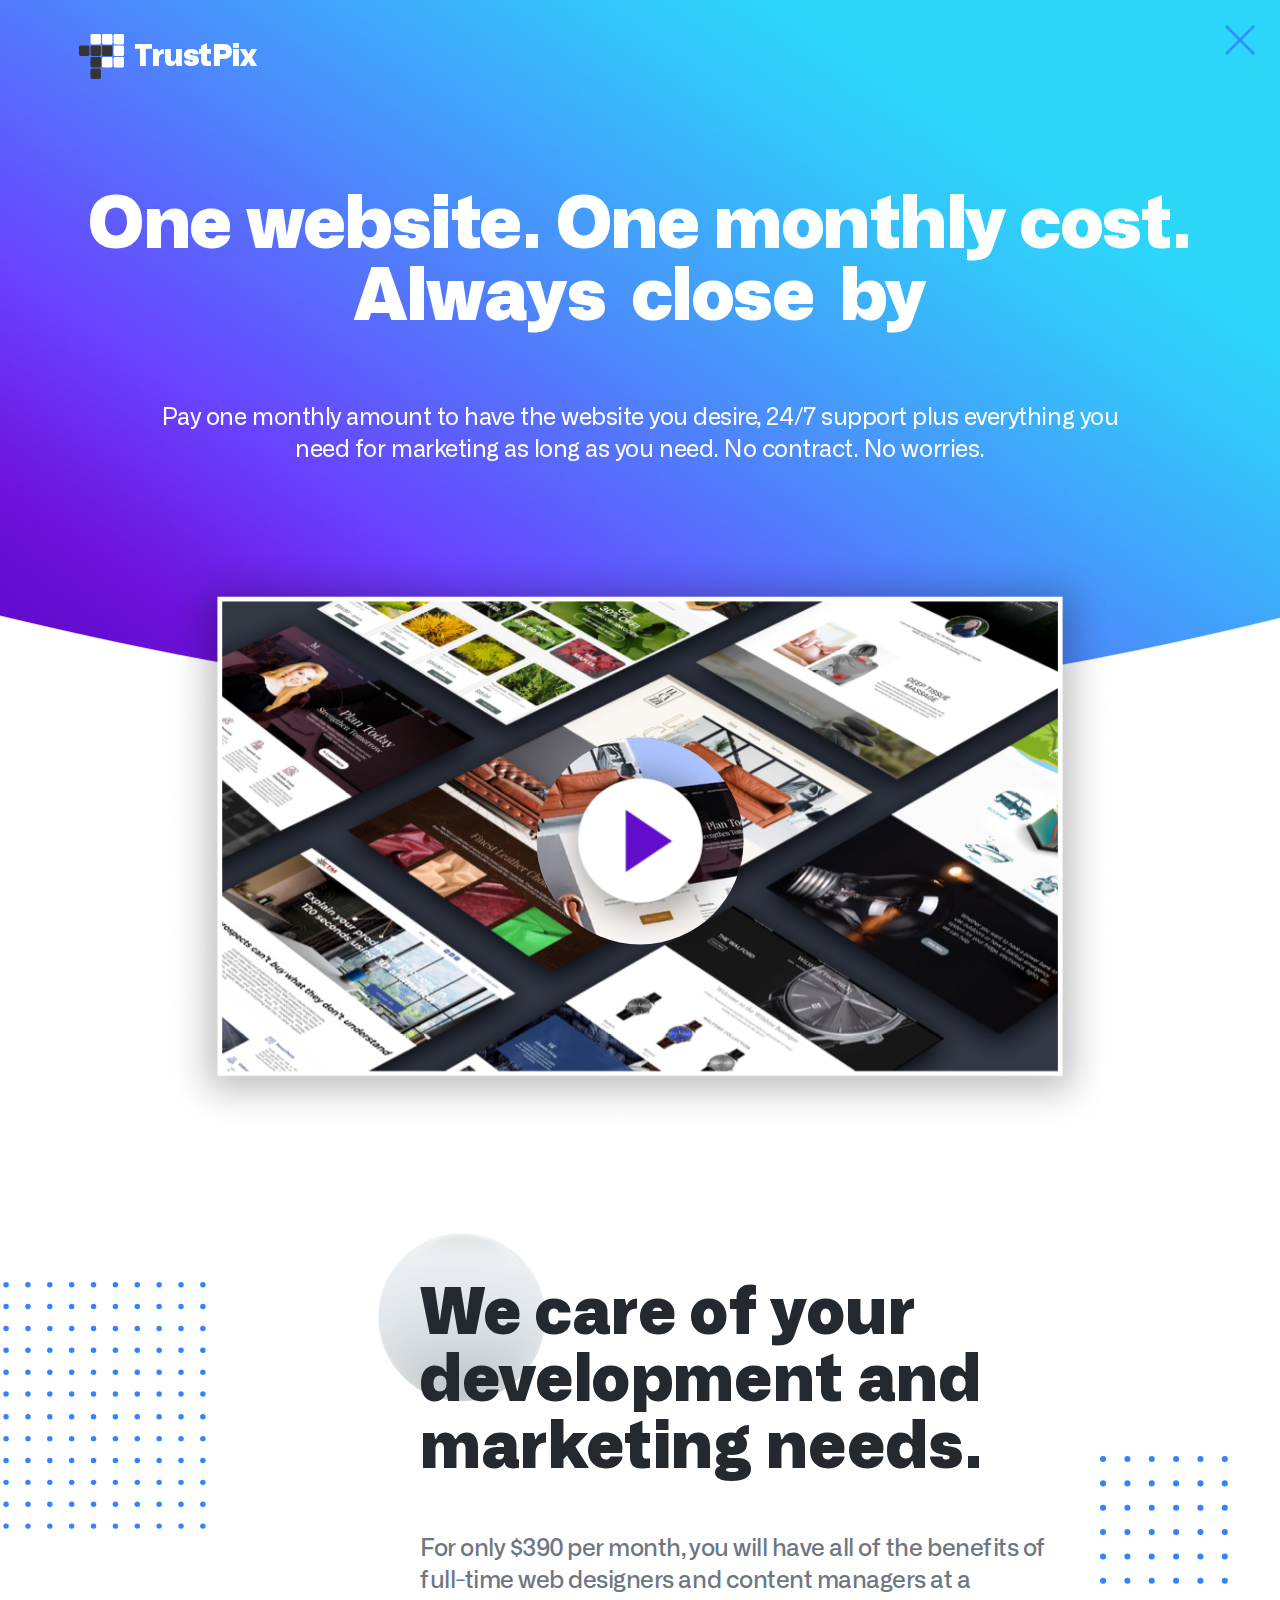
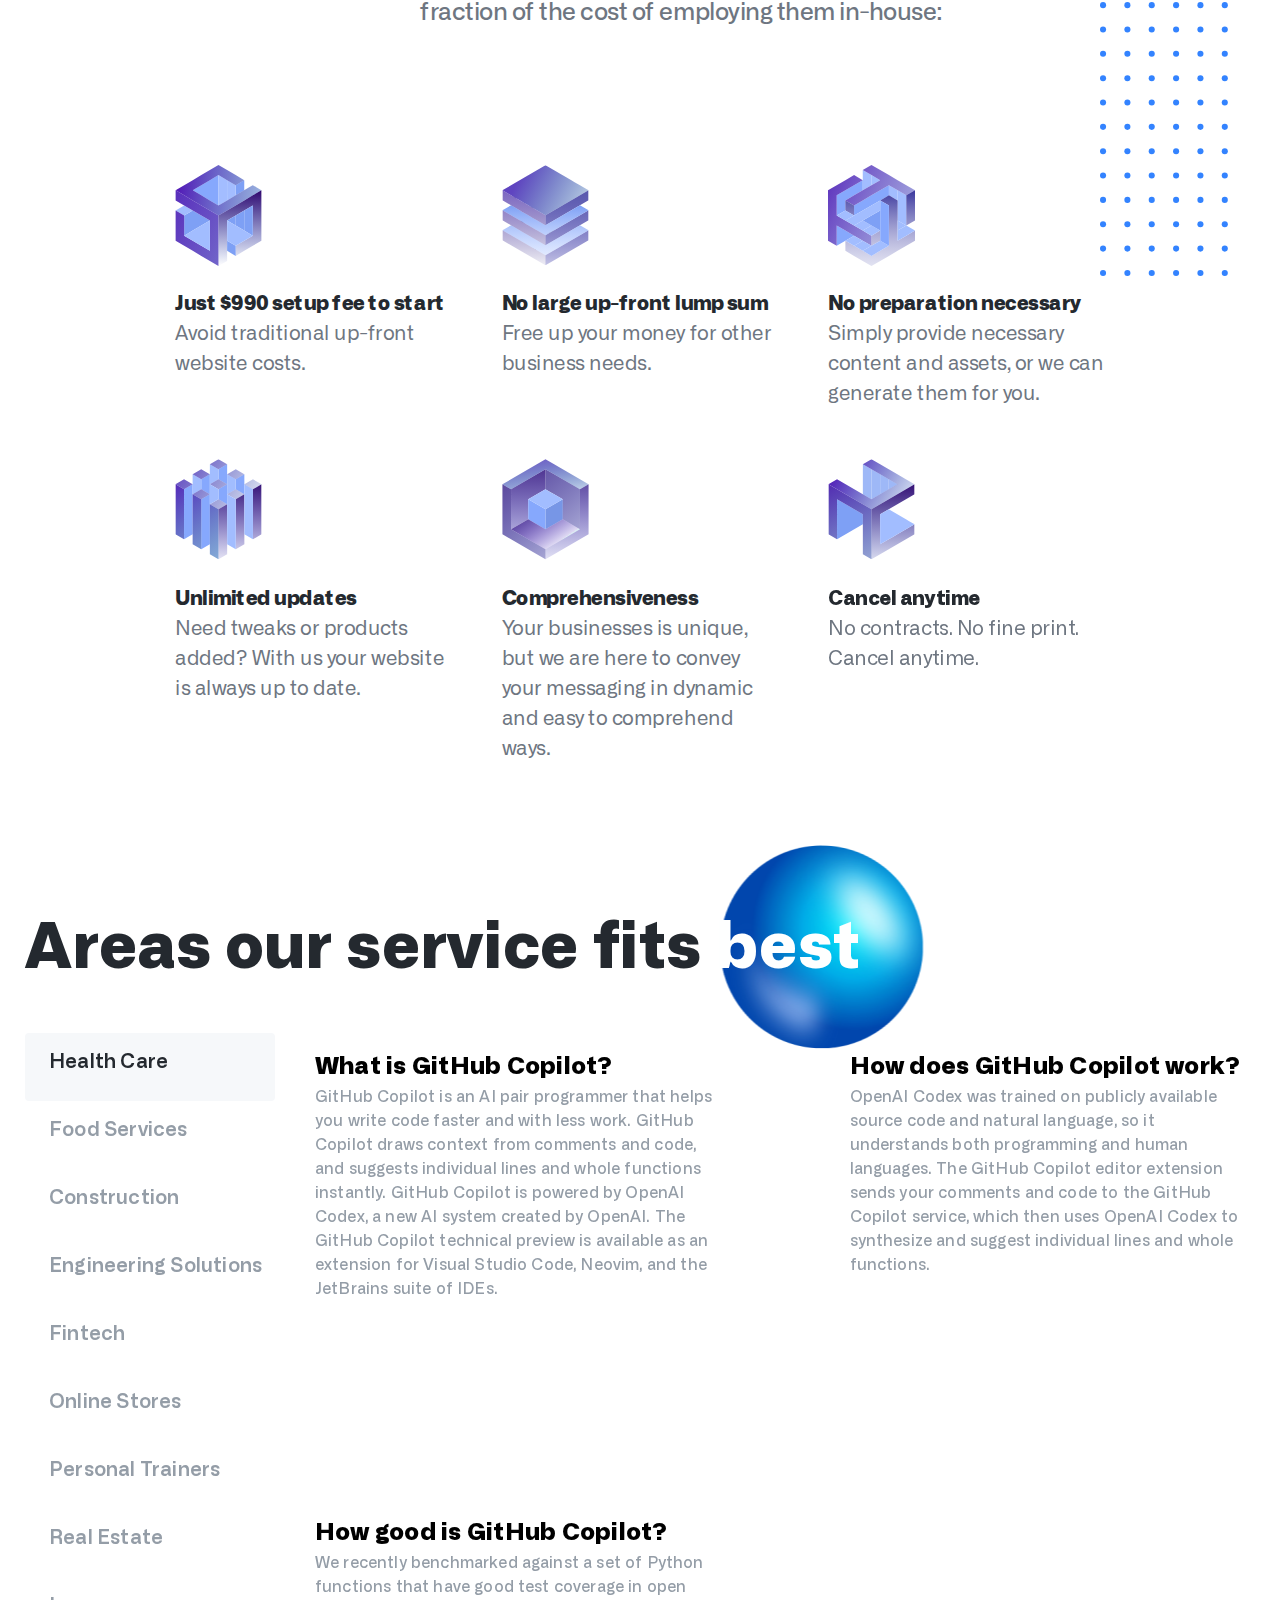
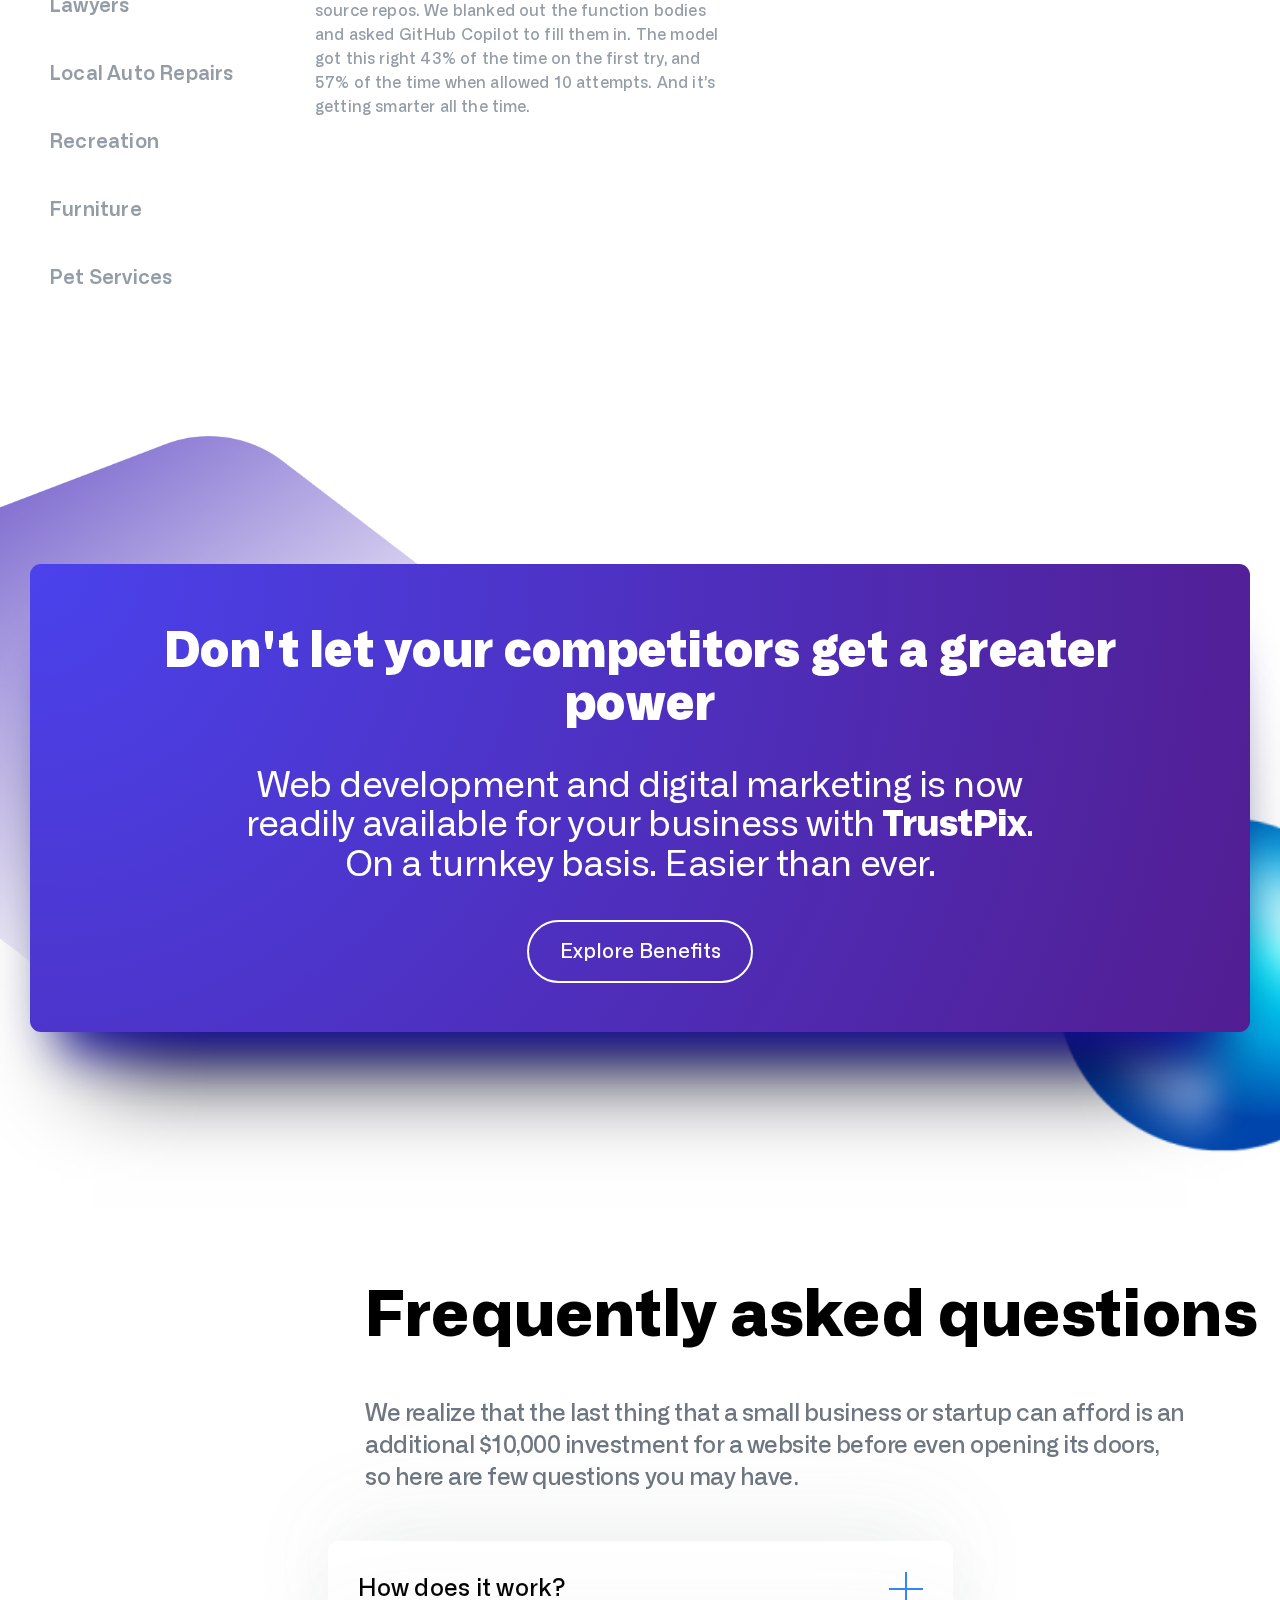
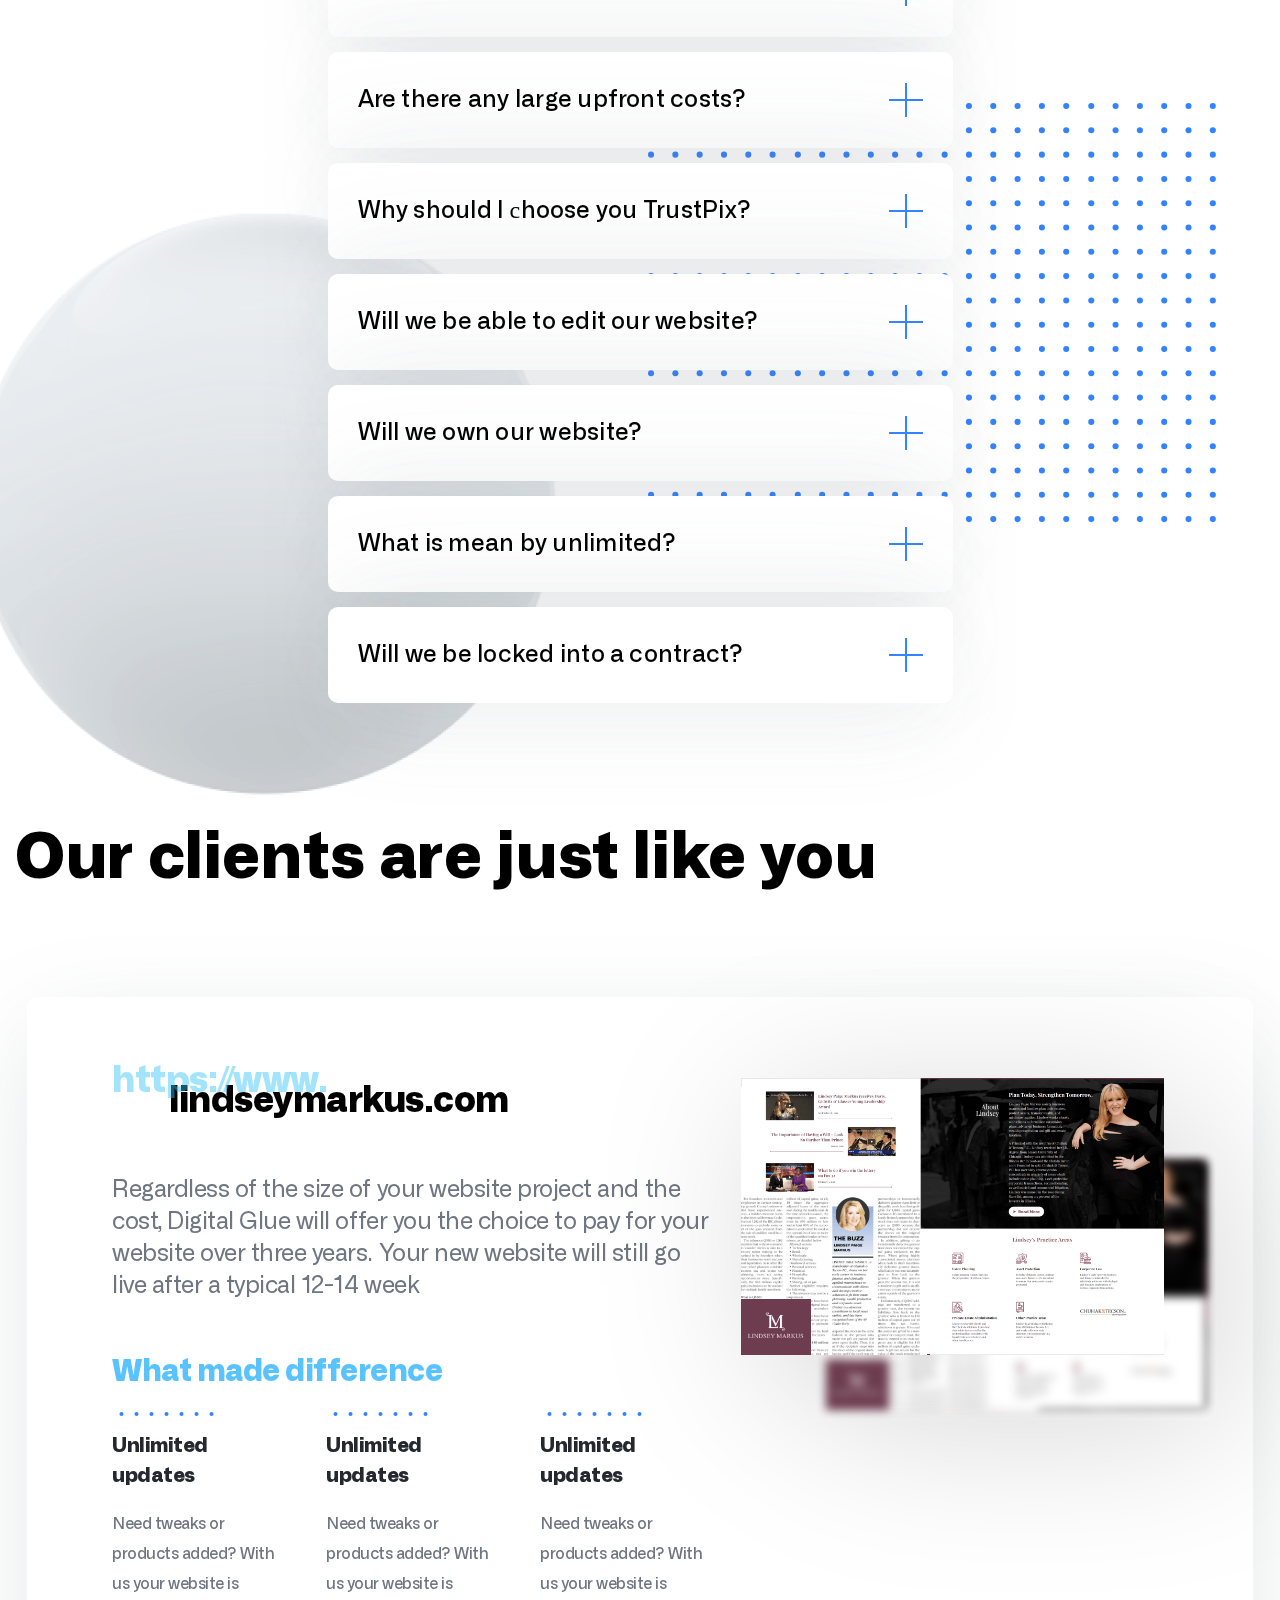
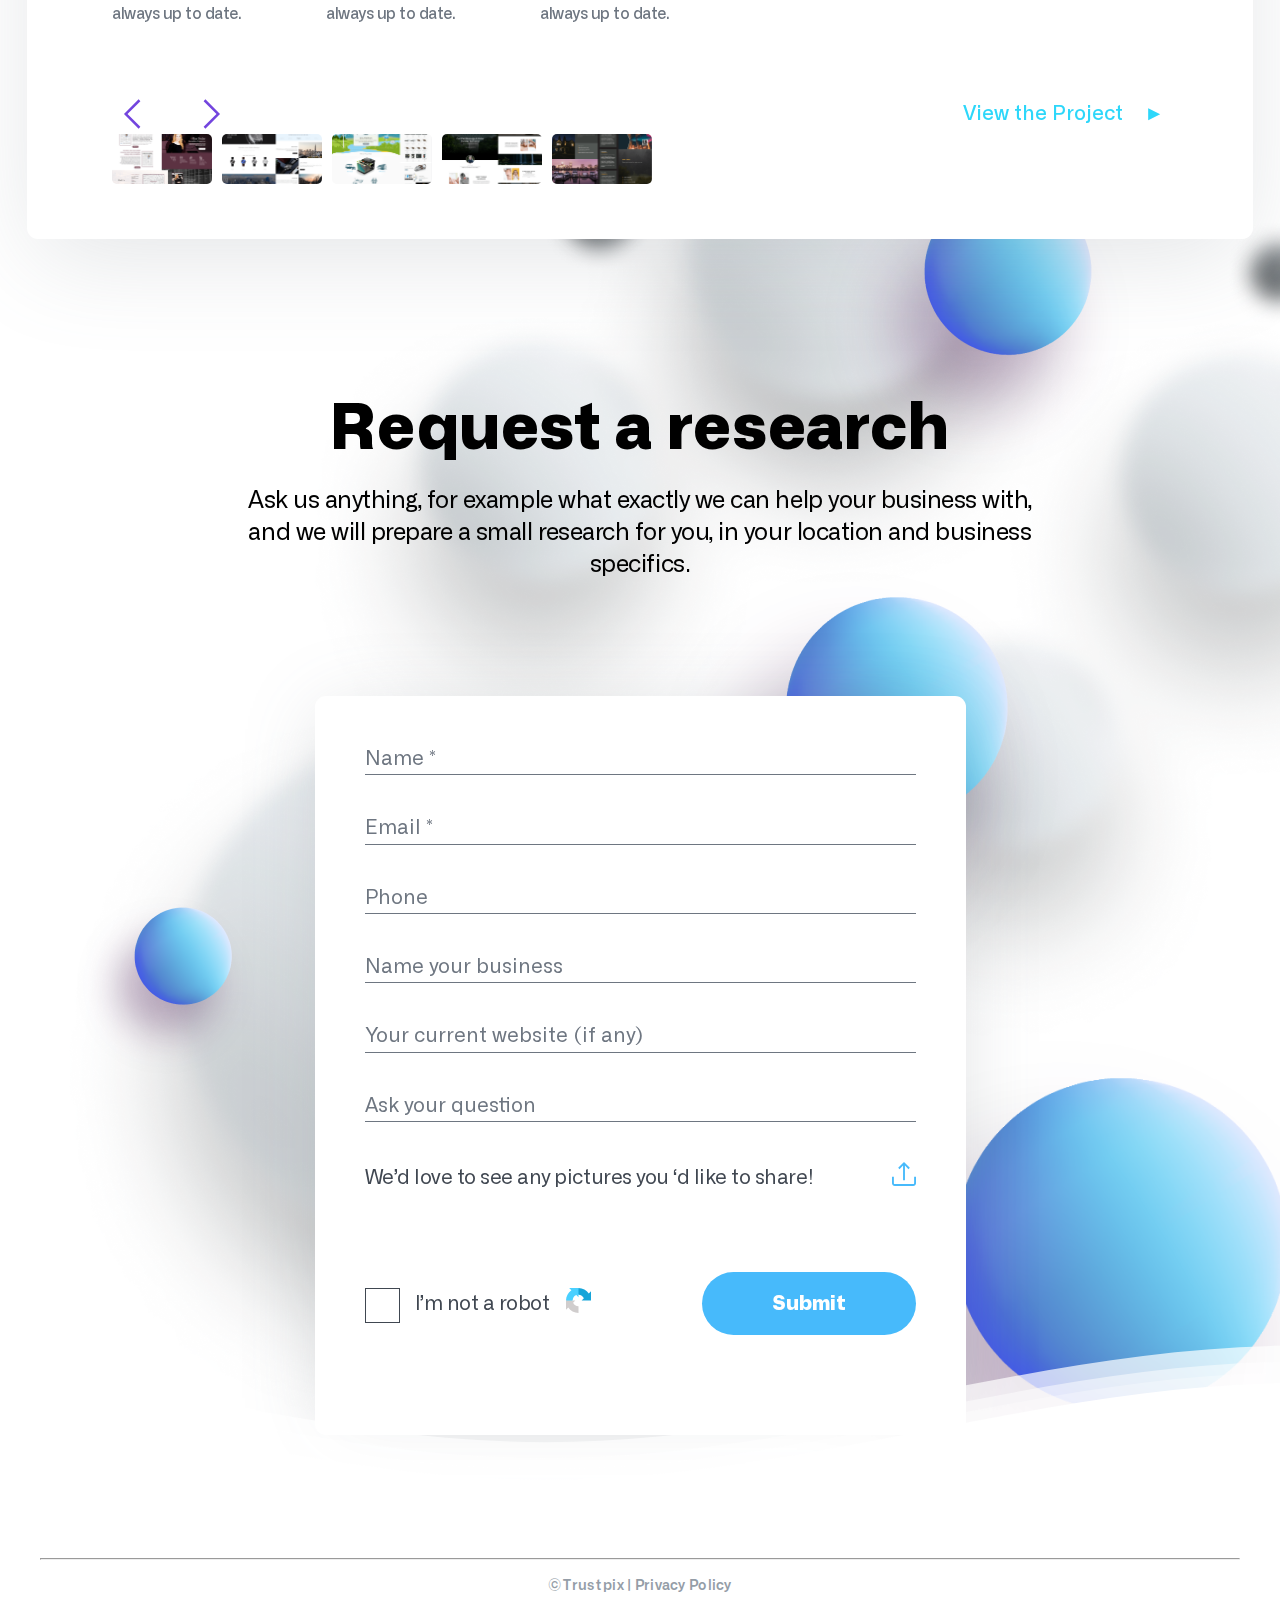
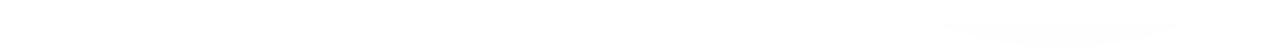
==== commit 7fcee385: "fff" ====
--- a/index.html
+++ b/index.html
@@ -2191,7 +2191,7 @@
           <h2 class="clients__title">Our clients are just like you</h2>
           <div class="clients__baner">
             <div class="slider">
-              <div class="client__slide" data-src="https://lindseymarkus.com">
+              <div class="client__slide" id="slide1ac" data-src="https://lindseymarkus.com">
                 <div class="clients__baner__content">
                   <div class="client_slide_text_content">
                     <div class="clients__baner__text-contain">
@@ -2234,8 +2234,6 @@
                       </li>
                     </ul>
                   </div>
-
-                  
                 </div>
                 <div class="img__container" id="img_container">
                   <img
@@ -2260,232 +2258,279 @@
                   />
                 </div>
               </div>
-              <div class="client__slide" data-src="https://wilshiretime.com">
+              <div class="client__slide" id="slide2ac" data-src="https://wilshiretime.com">
                 <div class="clients__baner__content">
-                  <div class="clients__baner__text-contain">
-                    <a
-                      class="clients__baner__link"
-                      href="https://wilshiretime.com"
-                      >wilshiretime.com</a
-                    >
-                    <p class="clients__baner__description">
-                      Regardless of the size of your website project and the
-                      cost, Digital Glue will offer you the choice to pay for
-                      your website over three years. Your new website will still
-                      go live after a typical 12-14 week
-                    </p>
-                    <h3 class="clients__baner__title">What made difference</h3>
-                  </div>
-                  <div class="img__container" id="img_container">
-                    <img
-                      class="animate-img first-img"
-                      src="./images/img21.png"
-                      alt="baner1"
-                      width="423"
-                      height="275"
-                    />
-                    <img
-                      class="animate-img sec-img"
-                      src="./images/img22.png"
-                      alt="baner2"
-                    />
+                  <div class="client_slide_text_content">
+                    <div class="clients__baner__text-contain">
+                      <a
+                        class="clients__baner__link"
+                        href="https://wilshiretime.com"
+                        >wilshiretime.com</a
+                      >
+                      <p class="clients__baner__description">
+                        Regardless of the size of your website project and the
+                        cost, Digital Glue will offer you the choice to pay for
+                        your website over three years. Your new website will
+                        still go live after a typical 12-14 week
+                      </p>
+                      <h3 class="clients__baner__title">
+                        What made difference
+                      </h3>
+                    </div>
+
+                    <ul class="clients__list">
+                      <li class="clients__item">
+                        <h4 class="clients__item__name">Unlimited updates</h4>
+                        <p class="clients__item__descriptions">
+                          Need tweaks or products added? With us your website is
+                          always up to date.
+                        </p>
+                      </li>
+                      <li class="clients__item">
+                        <h4 class="clients__item__name">Unlimited updates</h4>
+                        <p class="clients__item__descriptions">
+                          Need tweaks or products added? With us your website is
+                          always up to date.
+                        </p>
+                      </li>
+                      <li class="clients__item">
+                        <h4 class="clients__item__name">Unlimited updates</h4>
+                        <p class="clients__item__descriptions">
+                          Need tweaks or products added? With us your website is
+                          always up to date.
+                        </p>
+                      </li>
+                    </ul>
                   </div>
                 </div>
+                <div class="img__container" id="img_container">
+                  <img
+                    class="animate-img first-img"
+                    src="./images/img21.png"
+                    alt="baner1"
+                  />
+                  <img
+                    class="animate-img first-img _shadov-img"
+                    src="./images/img21.png"
+                    alt="banerbg1"
+                  />
+                  <img
+                    class="animate-img sec-img"
+                    src="./images/img22.png"
+                    alt="baner2"
+                  />
+                  <img
+                    class="animate-img sec-img _shadov-img"
+                    src="./images/img22.png"
+                    alt="banerbg2"
+                  />
+                </div>
+              </div>
+              <div class="client__slide" id="slide3ac" data-src="https://mysolarbrick.com">
+                <div class="clients__baner__content">
+                  <div class="client_slide_text_content">
+                    <div class="clients__baner__text-contain">
+                      <a
+                        class="clients__baner__link"
+                        href="https://mysolarbrick.com"
+                        >mysolarbrick.com</a
+                      >
+                      <p class="clients__baner__description">
+                        Regardless of the size of your website project and the
+                        cost, Digital Glue will offer you the choice to pay for
+                        your website over three years. Your new website will
+                        still go live after a typical 12-14 week
+                      </p>
+                      <h3 class="clients__baner__title">
+                        What made difference
+                      </h3>
+                    </div>
 
-                <ul class="clients__list">
-                  <li class="clients__item">
-                    <h4 class="clients__item__name">Unlimited updates</h4>
-                    <p class="clients__item__descriptions">
-                      Need tweaks or products added? With us your website is
-                      always up to date.
-                    </p>
-                  </li>
-                  <li class="clients__item">
-                    <h4 class="clients__item__name">Unlimited updates</h4>
-                    <p class="clients__item__descriptions">
-                      Need tweaks or products added? With us your website is
-                      always up to date.
-                    </p>
-                  </li>
-                  <li class="clients__item">
-                    <h4 class="clients__item__name">Unlimited updates</h4>
-                    <p class="clients__item__descriptions">
-                      Need tweaks or products added? With us your website is
-                      always up to date.
-                    </p>
-                  </li>
-                </ul>
-              </div>
-              <div class="client__slide" data-src="https://mysolarbrick.com">
-                <div class="clients__baner__content">
-                  <div class="clients__baner__text-contain">
-                    <a
-                      class="clients__baner__link"
-                      href="https://mysolarbrick.com"
-                      >mysolarbrick.com</a
-                    >
-                    <p class="clients__baner__description">
-                      Regardless of the size of your website project and the
-                      cost, Digital Glue will offer you the choice to pay for
-                      your website over three years. Your new website will still
-                      go live after a typical 12-14 week
-                    </p>
-                    <h3 class="clients__baner__title">What made difference</h3>
-                  </div>
-                  <div class="img__container" id="img_container">
-                    <img
-                      class="animate-img first-img"
-                      src="./images/img31.png"
-                      alt="baner1"
-                      width="423"
-                      height="275"
-                    />
-                    <img
-                      class="animate-img sec-img"
-                      src="./images/img32.png"
-                      alt="baner2"
-                    />
+                    <ul class="clients__list">
+                      <li class="clients__item">
+                        <h4 class="clients__item__name">Unlimited updates</h4>
+                        <p class="clients__item__descriptions">
+                          Need tweaks or products added? With us your website is
+                          always up to date.
+                        </p>
+                      </li>
+                      <li class="clients__item">
+                        <h4 class="clients__item__name">Unlimited updates</h4>
+                        <p class="clients__item__descriptions">
+                          Need tweaks or products added? With us your website is
+                          always up to date.
+                        </p>
+                      </li>
+                      <li class="clients__item">
+                        <h4 class="clients__item__name">Unlimited updates</h4>
+                        <p class="clients__item__descriptions">
+                          Need tweaks or products added? With us your website is
+                          always up to date.
+                        </p>
+                      </li>
+                    </ul>
                   </div>
                 </div>
+                <div class="img__container" id="img_container">
+                  <img
+                    class="animate-img first-img"
+                    src="./images/img31.png"
+                    alt="baner1"
+                  />
+                  <img
+                    class="animate-img first-img _shadov-img"
+                    src="./images/img31.png"
+                    alt="banerbg1"
+                  />
+                  <img
+                    class="animate-img sec-img"
+                    src="./images/img32.png"
+                    alt="baner2"
+                  />
+                  <img
+                    class="animate-img sec-img _shadov-img"
+                    src="./images/img32.png"
+                    alt="banerbg2"
+                  />
+                </div>
+              </div>
+              <div class="client__slide" id="slide4ac" data-src="https://romamassage.me">
+                <div class="clients__baner__content">
+                  <div class="client_slide_text_content">
+                    <div class="clients__baner__text-contain">
+                      <a
+                        class="clients__baner__link"
+                        href="https://romamassage.me"
+                        >romamassage.me</a
+                      >
+                      <p class="clients__baner__description">
+                        Regardless of the size of your website project and the
+                        cost, Digital Glue will offer you the choice to pay for
+                        your website over three years. Your new website will
+                        still go live after a typical 12-14 week
+                      </p>
+                      <h3 class="clients__baner__title">
+                        What made difference
+                      </h3>
+                    </div>
 
-                <ul class="clients__list">
-                  <li class="clients__item">
-                    <h4 class="clients__item__name">Unlimited updates</h4>
-                    <p class="clients__item__descriptions">
-                      Need tweaks or products added? With us your website is
-                      always up to date.
-                    </p>
-                  </li>
-                  <li class="clients__item">
-                    <h4 class="clients__item__name">Unlimited updates</h4>
-                    <p class="clients__item__descriptions">
-                      Need tweaks or products added? With us your website is
-                      always up to date.
-                    </p>
-                  </li>
-                  <li class="clients__item">
-                    <h4 class="clients__item__name">Unlimited updates</h4>
-                    <p class="clients__item__descriptions">
-                      Need tweaks or products added? With us your website is
-                      always up to date.
-                    </p>
-                  </li>
-                </ul>
-              </div>
-              <div class="client__slide" data-src="https://romamassage.me">
-                <div class="clients__baner__content">
-                  <div class="clients__baner__text-contain">
-                    <a
-                      class="clients__baner__link"
-                      href="https://romamassage.me"
-                      >romamassage.me</a
-                    >
-                    <p class="clients__baner__description">
-                      Regardless of the size of your website project and the
-                      cost, Digital Glue will offer you the choice to pay for
-                      your website over three years. Your new website will still
-                      go live after a typical 12-14 week
-                    </p>
-                    <h3 class="clients__baner__title">What made difference</h3>
-                  </div>
-                  <div class="img__container" id="img_container">
-                    <img
-                      class="animate-img first-img"
-                      src="./images/img41.png"
-                      alt="baner1"
-                      width="423"
-                      height="275"
-                    />
-                    <img
-                      class="animate-img sec-img"
-                      src="./images/img42.png"
-                      alt="baner2"
-                    />
+                    <ul class="clients__list">
+                      <li class="clients__item">
+                        <h4 class="clients__item__name">Unlimited updates</h4>
+                        <p class="clients__item__descriptions">
+                          Need tweaks or products added? With us your website is
+                          always up to date.
+                        </p>
+                      </li>
+                      <li class="clients__item">
+                        <h4 class="clients__item__name">Unlimited updates</h4>
+                        <p class="clients__item__descriptions">
+                          Need tweaks or products added? With us your website is
+                          always up to date.
+                        </p>
+                      </li>
+                      <li class="clients__item">
+                        <h4 class="clients__item__name">Unlimited updates</h4>
+                        <p class="clients__item__descriptions">
+                          Need tweaks or products added? With us your website is
+                          always up to date.
+                        </p>
+                      </li>
+                    </ul>
                   </div>
                 </div>
+                <div class="img__container" id="img_container">
+                  <img
+                    class="animate-img first-img"
+                    src="./images/img41.png"
+                    alt="baner1"
+                  />
+                  <img
+                    class="animate-img first-img _shadov-img"
+                    src="./images/img41.png"
+                    alt="banerbg1"
+                  />
+                  <img
+                    class="animate-img sec-img"
+                    src="./images/img42.png"
+                    alt="baner2"
+                  />
+                  <img
+                    class="animate-img sec-img _shadov-img"
+                    src="./images/img42.png"
+                    alt="banerbg2"
+                  />
+                </div>
+              </div>
+              <div class="client__slide" id="slide5ac" data-src="https://wilshiretime.com">
+                <div class="clients__baner__content">
+                  <div class="client_slide_text_content">
+                    <div class="clients__baner__text-contain">
+                      <a
+                        class="clients__baner__link"
+                        href="https://wilshiretime.com"
+                        >wilshiretime.com</a
+                      >
+                      <p class="clients__baner__description">
+                        Regardless of the size of your website project and the
+                        cost, Digital Glue will offer you the choice to pay for
+                        your website over three years. Your new website will
+                        still go live after a typical 12-14 week
+                      </p>
+                      <h3 class="clients__baner__title">
+                        What made difference
+                      </h3>
+                    </div>
 
-                <ul class="clients__list">
-                  <li class="clients__item">
-                    <h4 class="clients__item__name">Unlimited updates</h4>
-                    <p class="clients__item__descriptions">
-                      Need tweaks or products added? With us your website is
-                      always up to date.
-                    </p>
-                  </li>
-                  <li class="clients__item">
-                    <h4 class="clients__item__name">Unlimited updates</h4>
-                    <p class="clients__item__descriptions">
-                      Need tweaks or products added? With us your website is
-                      always up to date.
-                    </p>
-                  </li>
-                  <li class="clients__item">
-                    <h4 class="clients__item__name">Unlimited updates</h4>
-                    <p class="clients__item__descriptions">
-                      Need tweaks or products added? With us your website is
-                      always up to date.
-                    </p>
-                  </li>
-                </ul>
-              </div>
-              <div class="client__slide" data-src="https://wilshiretime.com">
-                <div class="clients__baner__content">
-                  <div class="clients__baner__text-contain">
-                    <a
-                      class="clients__baner__link"
-                      href="https://wilshiretime.com"
-                      >wilshiretime.com</a
-                    >
-                    <p class="clients__baner__description">
-                      Regardless of the size of your website project and the
-                      cost, Digital Glue will offer you the choice to pay for
-                      your website over three years. Your new website will still
-                      go live after a typical 12-14 week
-                    </p>
-                    <h3 class="clients__baner__title">What made difference</h3>
-                  </div>
-                  <div class="img__container" id="img_container">
-                    <img
-                      class="animate-img first-img"
-                      src="./images/img31.png"
-                      alt="baner1"
-                      width="423"
-                      height="275"
-                    />
-                    <img
-                      class="animate-img sec-img"
-                      src="./images/img32.png"
-                      alt="baner2"
-                    />
+                    <ul class="clients__list">
+                      <li class="clients__item">
+                        <h4 class="clients__item__name">Unlimited updates</h4>
+                        <p class="clients__item__descriptions">
+                          Need tweaks or products added? With us your website is
+                          always up to date.
+                        </p>
+                      </li>
+                      <li class="clients__item">
+                        <h4 class="clients__item__name">Unlimited updates</h4>
+                        <p class="clients__item__descriptions">
+                          Need tweaks or products added? With us your website is
+                          always up to date.
+                        </p>
+                      </li>
+                      <li class="clients__item">
+                        <h4 class="clients__item__name">Unlimited updates</h4>
+                        <p class="clients__item__descriptions">
+                          Need tweaks or products added? With us your website is
+                          always up to date.
+                        </p>
+                      </li>
+                    </ul>
                   </div>
                 </div>
-
-                <ul class="clients__list">
-                  <li class="clients__item">
-                    <h4 class="clients__item__name">Unlimited updates</h4>
-                    <p class="clients__item__descriptions">
-                      Need tweaks or products added? With us your website is
-                      always up to date.
-                    </p>
-                  </li>
-                  <li class="clients__item">
-                    <h4 class="clients__item__name">Unlimited updates</h4>
-                    <p class="clients__item__descriptions">
-                      Need tweaks or products added? With us your website is
-                      always up to date.
-                    </p>
-                  </li>
-                  <li class="clients__item">
-                    <h4 class="clients__item__name">Unlimited updates</h4>
-                    <p class="clients__item__descriptions">
-                      Need tweaks or products added? With us your website is
-                      always up to date.
-                    </p>
-                  </li>
-                </ul>
+                <div class="img__container" id="img_container">
+                  <img
+                    class="animate-img first-img"
+                    src="./images/img51.png"
+                    alt="baner1"
+                  />
+                  <img
+                    class="animate-img first-img _shadov-img"
+                    src="./images/img51.png"
+                    alt="banerbg1"
+                  />
+                  <img
+                    class="animate-img sec-img"
+                    src="./images/img52.png"
+                    alt="baner2"
+                  />
+                  <img
+                    class="animate-img sec-img _shadov-img"
+                    src="./images/img52.png"
+                    alt="banerbg2"
+                  />
+                </div>
               </div>
             </div>
-
             <div class="clients__btn-contain">
               <div class="clients__slide__btn-contain">
                 <button class="slider__btn __pre" onclick="minusSlide()">
@@ -2521,6 +2566,23 @@
                 <a id="progLink" href="" target="_blank"
                   >View the Project <span> &#9658; </span></a
                 >
+              </button>
+            </div>
+            <div class="client__btn-contain__mob">
+              <button class="client__btn__mob bgc1" id="slide1">
+
+              </button>
+              <button class="client__btn__mob bgc2" id="slide2">
+
+              </button>
+              <button class="client__btn__mob bgc3" id="slide3">
+
+              </button>
+              <button class="client__btn__mob bgc4" id="slide4">
+
+              </button>
+              <button class="client__btn__mob bgc5" id="slide5">
+
               </button>
             </div>
           </div>
--- a/css/main.min.css
+++ b/css/main.min.css
@@ -1,2 +1,2 @@
-@font-face{font-family:'Alliance No.1';src:url("../fonts/AllianceNo1-Light.eot");src:local("AllianceNo.1-Light"),url("../fonts/AllianceNo1-Light.eot?#iefix") format("embedded-opentype"),url("../fonts/AllianceNo1-Light.woff2") format("woff2"),url("../fonts/AllianceNo1-Light.woff") format("woff"),url("../fonts/AllianceNo1-Light.ttf") format("truetype");font-weight:300;font-style:normal;font-display:swap}@font-face{font-family:'Alliance No.1';src:url("../fonts/AllianceNo1-Black.eot");src:local("AllianceNo.1-Black"),url("../fonts/AllianceNo1-Black.eot?#iefix") format("embedded-opentype"),url("../fonts/AllianceNo1-Black.woff2") format("woff2"),url("../fonts/AllianceNo1-Black.woff") format("woff"),url("../fonts/AllianceNo1-Black.ttf") format("truetype");font-weight:900;font-style:normal;font-display:swap}@font-face{font-family:'Alliance No.1';src:url("../fonts/AllianceNo1-ExtraBoldItalic.eot");src:local("AllianceNo.1-ExtraBoldItalic"),url("../fonts/AllianceNo1-ExtraBoldItalic.eot?#iefix") format("embedded-opentype"),url("../fonts/AllianceNo1-ExtraBoldItalic.woff2") format("woff2"),url("../fonts/AllianceNo1-ExtraBoldItalic.woff") format("woff"),url("../fonts/AllianceNo1-ExtraBoldItalic.ttf") format("truetype");font-weight:bold;font-style:italic;font-display:swap}@font-face{font-family:'Alliance No.1';src:url("../fonts/AllianceNo1-BlackItalic.eot");src:local("AllianceNo.1-BlackItalic"),url("../fonts/AllianceNo1-BlackItalic.eot?#iefix") format("embedded-opentype"),url("../fonts/AllianceNo1-BlackItalic.woff2") format("woff2"),url("../fonts/AllianceNo1-BlackItalic.woff") format("woff"),url("../fonts/AllianceNo1-BlackItalic.ttf") format("truetype");font-weight:900;font-style:italic;font-display:swap}@font-face{font-family:'Alliance No.1';src:url("../fonts/AllianceNo1-BoldItalic.eot");src:local("AllianceNo.1-BoldItalic"),url("../fonts/AllianceNo1-BoldItalic.eot?#iefix") format("embedded-opentype"),url("../fonts/AllianceNo1-BoldItalic.woff2") format("woff2"),url("../fonts/AllianceNo1-BoldItalic.woff") format("woff"),url("../fonts/AllianceNo1-BoldItalic.ttf") format("truetype");font-weight:bold;font-style:italic;font-display:swap}@font-face{font-family:'Alliance No.1';src:url("../fonts/AllianceNo1-Bold.eot");src:local("AllianceNo.1-Bold"),url("../fonts/AllianceNo1-Bold.eot?#iefix") format("embedded-opentype"),url("../fonts/AllianceNo1-Bold.woff2") format("woff2"),url("../fonts/AllianceNo1-Bold.woff") format("woff"),url("../fonts/AllianceNo1-Bold.ttf") format("truetype");font-weight:bold;font-style:normal;font-display:swap}@font-face{font-family:'Alliance No.1';src:url("../fonts/AllianceNo1-ExtraBold.eot");src:local("AllianceNo.1-ExtraBold"),url("../fonts/AllianceNo1-ExtraBold.eot?#iefix") format("embedded-opentype"),url("../fonts/AllianceNo1-ExtraBold.woff2") format("woff2"),url("../fonts/AllianceNo1-ExtraBold.woff") format("woff"),url("../fonts/AllianceNo1-ExtraBold.ttf") format("truetype");font-weight:bold;font-style:normal;font-display:swap}@font-face{font-family:'Alliance No.2';src:url("../fonts/AllianceNo2-Light.eot");src:local("AllianceNo.2-Light"),url("../fonts/AllianceNo2-Light.eot?#iefix") format("embedded-opentype"),url("../fonts/AllianceNo2-Light.woff2") format("woff2"),url("../fonts/AllianceNo2-Light.woff") format("woff"),url("../fonts/AllianceNo2-Light.ttf") format("truetype");font-weight:300;font-style:normal;font-display:swap}@font-face{font-family:'Alliance No.1';src:url("../fonts/AllianceNo1-RegularItalic.eot");src:local("AllianceNo.1-RegularItalic"),url("../fonts/AllianceNo1-RegularItalic.eot?#iefix") format("embedded-opentype"),url("../fonts/AllianceNo1-RegularItalic.woff2") format("woff2"),url("../fonts/AllianceNo1-RegularItalic.woff") format("woff"),url("../fonts/AllianceNo1-RegularItalic.ttf") format("truetype");font-weight:normal;font-style:italic;font-display:swap}@font-face{font-family:'Alliance No.1';src:url("../fonts/AllianceNo1-LightItalic.eot");src:local("AllianceNo.1-LightItalic"),url("../fonts/AllianceNo1-LightItalic.eot?#iefix") format("embedded-opentype"),url("../fonts/AllianceNo1-LightItalic.woff2") format("woff2"),url("../fonts/AllianceNo1-LightItalic.woff") format("woff"),url("../fonts/AllianceNo1-LightItalic.ttf") format("truetype");font-weight:300;font-style:italic;font-display:swap}@font-face{font-family:'Alliance No.1';src:url("../fonts/AllianceNo1-SemiBold.eot");src:local("AllianceNo.1-SemiBold"),url("../fonts/AllianceNo1-SemiBold.eot?#iefix") format("embedded-opentype"),url("../fonts/AllianceNo1-SemiBold.woff2") format("woff2"),url("../fonts/AllianceNo1-SemiBold.woff") format("woff"),url("../fonts/AllianceNo1-SemiBold.ttf") format("truetype");font-weight:600;font-style:normal;font-display:swap}@font-face{font-family:'Alliance No.1';src:url("../fonts/AllianceNo1-Regular.eot");src:local("AllianceNo.1-Regular"),url("../fonts/AllianceNo1-Regular.eot?#iefix") format("embedded-opentype"),url("../fonts/AllianceNo1-Regular.woff2") format("woff2"),url("../fonts/AllianceNo1-Regular.woff") format("woff"),url("../fonts/AllianceNo1-Regular.ttf") format("truetype");font-weight:normal;font-style:normal;font-display:swap}@font-face{font-family:'Alliance No.1';src:url("../fonts/AllianceNo1-SemiBoldItalic.eot");src:local("AllianceNo.1-SemiBoldItalic"),url("../fonts/AllianceNo1-SemiBoldItalic.eot?#iefix") format("embedded-opentype"),url("../fonts/AllianceNo1-SemiBoldItalic.woff2") format("woff2"),url("../fonts/AllianceNo1-SemiBoldItalic.woff") format("woff"),url("../fonts/AllianceNo1-SemiBoldItalic.ttf") format("truetype");font-weight:600;font-style:italic;font-display:swap}@font-face{font-family:'Alliance No.1';src:url("../fonts/AllianceNo1-Medium.eot");src:local("AllianceNo.1-Medium"),url("../fonts/AllianceNo1-Medium.eot?#iefix") format("embedded-opentype"),url("../fonts/AllianceNo1-Medium.woff2") format("woff2"),url("../fonts/AllianceNo1-Medium.woff") format("woff"),url("../fonts/AllianceNo1-Medium.ttf") format("truetype");font-weight:500;font-style:normal;font-display:swap}@font-face{font-family:'Alliance No.1';src:url("../fonts/AllianceNo1-MediumItalic.eot");src:local("AllianceNo.1-MediumItalic"),url("../fonts/AllianceNo1-MediumItalic.eot?#iefix") format("embedded-opentype"),url("../fonts/AllianceNo1-MediumItalic.woff2") format("woff2"),url("../fonts/AllianceNo1-MediumItalic.woff") format("woff"),url("../fonts/AllianceNo1-MediumItalic.ttf") format("truetype");font-weight:500;font-style:italic;font-display:swap}html{-webkit-box-sizing:border-box;box-sizing:border-box}*,*::before,*::after{-webkit-box-sizing:inherit;box-sizing:inherit}body{color:#24292F;font-family:"Alliance No.1";letter-spacing:-0.03em;margin:0;padding:0;max-width:100vw;margin:0 auto}h1,h2,h3,h4,h5,h6,p{margin:0;padding:0}img{display:block;max-width:100%;height:auto}li{list-style:none;padding:0;margin:0}.visually-hidden{position:absolute;width:1px;height:1px;margin:-1px;padding:0;overflow:hidden;border:0;clip:rect(0 0 0 0)}button{cursor:pointer;-webkit-transition:400ms;transition:400ms}a{text-decoration:none;width:-webkit-max-content;width:-moz-max-content;width:max-content;margin:0 auto;font-family:"Alliance No.1";cursor:pointer;-webkit-transition:400ms;transition:400ms}.page-header__main-contain,.page-header__title,.page-header__text,.illustration,.illustr,.service,.service__container,.questions,.questions__container{margin-right:auto;margin-left:auto}.page-header{margin:0 auto;max-width:100vw}.page-header__container{margin:0 auto;height:707px;background-image:url("../images/headbbgimg.png");background-size:cover;background-position:center;position:fixed;width:100%;padding-top:34px;top:0;z-index:-1}@media screen and (max-width: 750px){.page-header__container{max-width:750px;max-height:450px}}@media screen and (max-width: 543px){.page-header__container{max-width:543px;height:300px}}.page-header__main-contain{max-width:1600px;width:100%;padding:0 15px 0 15px}@media screen and (max-width: 750px){.page-header__main-contain{max-width:750px}}@media screen and (max-width: 543px){.page-header__main-contain{max-width:543px;height:200px}}.logo_head{color:#fff;font-weight:800;font-style:normal;font-size:30px;line-height:0.8;padding:0;margin:0;padding-left:5vw;display:-webkit-inline-box;display:-ms-inline-flexbox;display:inline-flex;-webkit-box-align:center;-ms-flex-align:center;align-items:center;width:100%}.logo__icon{padding:0;margin:0 10px 0 0;display:inline-block;width:45px;height:45px}.page-header__title{margin-top:108px;color:#FEFFFF;font-weight:800;font-style:normal;font-size:96px;line-height:1;text-align:center;width:100%;max-width:1600px}@media screen and (max-width: 1500px){.page-header__title{font-size:72px}}@media screen and (max-width: 750px){.page-header__title{font-size:48px;max-width:750px;margin-top:18px}}@media screen and (max-width: 543px){.page-header__title{font-size:32px;max-width:543px;margin-top:30px}}.page-header__text{margin-top:140px;color:#FEFFFF;font-weight:400;font-size:24px;line-height:133%;text-align:center;max-width:990px}@media screen and (max-width: 750px){.page-header__text{margin-top:70px}}@media screen and (max-width: 543px){.page-header__text{font-size:16px;margin-top:50px}}.rotating-text p{position:relative;display:-webkit-box;display:-ms-flexbox;display:flex;-webkit-box-pack:center;-ms-flex-pack:center;justify-content:center;-webkit-box-align:center;-ms-flex-align:center;align-items:center}.rotating-text p .word{position:absolute;display:-webkit-box;display:-ms-flexbox;display:flex;opacity:0;color:#FEFFFF;font-weight:800;font-style:normal;font-size:96px;line-height:1;text-align:center;top:50%;left:50%;-webkit-transform:translate(-50%, 0);transform:translate(-50%, 0)}@media screen and (max-width: 1500px){.rotating-text p .word{font-size:72px}}@media screen and (max-width: 750px){.rotating-text p .word{font-size:48px}}@media screen and (max-width: 543px){.rotating-text p .word{font-size:32px}}.rotating-text p .word .letter.out{-webkit-transform:rotateX(90deg);transform:rotateX(90deg);-webkit-transition:0.32s cubic-bezier(0.6, 0, 0.7, 0.2);transition:0.32s cubic-bezier(0.6, 0, 0.7, 0.2)}.rotating-text p .word .letter.in{-webkit-transition:0.38s cubic-bezier(0.6, 0, 0.7, 0.2);transition:0.38s cubic-bezier(0.6, 0, 0.7, 0.2)}.rotating-text p .word .letter.in.__long{-webkit-transition:0.1s cubic-bezier(0.6, 0, 0.7, 0.2);transition:0.1s cubic-bezier(0.6, 0, 0.7, 0.2)}.rotating-text p .word .letter.behind{-webkit-transform:rotateX(-90deg);transform:rotateX(-90deg)}.illustration{margin-top:350px;display:-webkit-box;display:-ms-flexbox;display:flex;-webkit-box-align:center;-ms-flex-align:center;align-items:center;-webkit-box-pack:center;-ms-flex-pack:center;justify-content:center}@media screen and (max-width: 750px){.illustration{margin-top:150px}}.illustr{position:relative;z-index:2;max-width:948px;width:100%}.pleyer_img{max-width:948px;width:100%;height:auto;padding:0;z-index:5 !important;margin:0 auto}.loading .over_play{width:207px;height:207px;z-index:666;left:50%;top:50%;position:absolute;-webkit-transform:translate(-50%, -50%);transform:translate(-50%, -50%);cursor:pointer;border-radius:50%}@media screen and (max-width: 543px){.loading .over_play{width:100px;height:100px}}.loading .p-wrapper{width:207px;height:207px;left:50%;top:50%;position:absolute;-webkit-transform:translate(-50%, -50%);transform:translate(-50%, -50%);z-index:0;overflow:hidden;cursor:pointer;-webkit-box-shadow:none;box-shadow:none;-webkit-transition:.6s;transition:.6s}@media screen and (max-width: 543px){.loading .p-wrapper{width:100px;height:100px}}.loading .p-wrapper .layer--overlay{background:#ffffff;width:60%;height:60%;position:absolute;top:50%;left:50%;-webkit-transform:translate(-50%, -50%);transform:translate(-50%, -50%);border-radius:50%;-webkit-transition:.6s;transition:.6s}.layer--overlay{box-shadow:6px 6px 37px 6px rgba(0,0,0,0.39);-webkit-box-shadow:6px 6px 37px 6px rgba(0,0,0,0.39);-moz-box-shadow:6px 6px 37px 6px rgba(0,0,0,0.39);z-index:5;border-radius:50%}.loading .p-wrapper .layer--movable{width:207px;height:207px;border-radius:100%;position:absolute}@media screen and (max-width: 543px){.loading .p-wrapper .layer--movable{width:100px;height:100px}}.loading .preview{width:100%;height:100%;position:relative;border-radius:50%;overflow:hidden}.loading .preview__video{width:100%;height:100%}.loading .preview__inner{width:100%;height:100%;background:white;mix-blend-mode:screen;position:absolute;top:0;left:0}.marginator{position:absolute;width:100%;height:100%;top:0;left:0}.loading .preview .player{width:207px;height:207px;position:absolute;right:0;margin:0 auto;top:50%;-webkit-transform:translateY(-50%);transform:translateY(-50%);left:0;padding:0;z-index:10}@media screen and (max-width: 543px){.loading .preview .player{width:100px;height:100px}}.loading .preview .item{left:0;background:black;border-radius:100%;height:100%;width:100%}.loading .preview .item__play{display:block;background:white;width:60%;height:60%;border-radius:50%;position:relative;top:50%;-webkit-transform:translateY(-50%);transform:translateY(-50%);left:0;right:0;margin:0 auto;bottom:-10px;-webkit-animation:pulse 2s infinite;animation:pulse 2s infinite;-webkit-transition:.6s;transition:.6s;-webkit-box-shadow:0px 0px 62px 62px rgba(5,8,10,0.89);box-shadow:0px 0px 62px 62px rgba(5,8,10,0.89);z-index:25}.btnImg{display:-webkit-box;display:-ms-flexbox;display:flex;position:absolute;left:51%;top:50%;z-index:100;-webkit-transform:translate(-50%, -50%);transform:translate(-50%, -50%)}@media screen and (max-width: 543px){.btnImg{width:25px;height:30px}}.loading .preview .bg_play{position:absolute;position:absolute;left:50%;width:60px;height:60px;background:#BAD3FF;opacity:.7;top:50%;margin:0 auto;-webkit-transform:translate(-40%, -50%);transform:translate(-40%, -50%);-webkit-clip-path:polygon(0 0, 0% 100%, 100% 50%);clip-path:polygon(0 0, 0% 100%, 100% 50%)}@-webkit-keyframes color{20%{background:#3e827e}50%{background:#05394f}70%{background:#67565c}}@keyframes color{20%{background:#3e827e}50%{background:#05394f}70%{background:#67565c}}@-webkit-keyframes pulse{0%{-webkit-box-shadow:0 0 0 0 rgba(255,255,255,0.8);box-shadow:0 0 0 0 rgba(255,255,255,0.8)}70%{-webkit-box-shadow:0 0 0 6vh rgba(255,255,255,0);box-shadow:0 0 0 6vh rgba(255,255,255,0)}100%{-webkit-box-shadow:0 0 0 0 rgba(255,255,255,0);box-shadow:0 0 0 0 rgba(255,255,255,0)}}@keyframes pulse{0%{-webkit-box-shadow:0 0 0 0 rgba(255,255,255,0.8);box-shadow:0 0 0 0 rgba(255,255,255,0.8)}70%{-webkit-box-shadow:0 0 0 6vh rgba(255,255,255,0);box-shadow:0 0 0 6vh rgba(255,255,255,0)}100%{-webkit-box-shadow:0 0 0 0 rgba(255,255,255,0);box-shadow:0 0 0 0 rgba(255,255,255,0)}}.videoYoutube{position:fixed;left:0;top:0;width:100vw;height:100vh;-webkit-transition:.6;transition:.6;z-index:101;display:none}.videoYoutube .fon{width:100%;height:100%;background:rgba(0,0,0,0.65);position:absolute;left:0;top:0;z-index:-1;-webkit-transition:.6s;transition:.6s;opacity:0}.videoYoutube .videoWithYoutube{width:72vw;height:41.04vw;left:50%;top:50%;position:absolute;-webkit-transform:translate(-50%, -50%);transform:translate(-50%, -50%);background:#BAD3FF;border-radius:5px;-webkit-transition:.6s;transition:.6s;opacity:0}.videoYoutube .videoWithYoutube iframe{width:99%;height:98%;position:absolute;left:50%;top:50%;-webkit-transform:translate(-50%, -50%);transform:translate(-50%, -50%)}.videoYoutube p{position:absolute;right:60px;top:20px;font-size:400%;color:#a00;cursor:pointer;-webkit-transition:.6s;transition:.6s;opacity:0}.description{margin:0 auto;padding-top:200px;width:100%}@media screen and (max-width: 750px){.description{padding:350}}@media screen and (max-width: 543px){.description{max-width:543px}}.desc-bg{margin:0 auto;width:100%;background-color:#ffffff;z-index:2}@media screen and (max-width: 750px){.desc-bg{max-width:750px}}@media screen and (max-width: 543px){.desc-bg{max-width:543px;width:100%}}.description__container{padding-top:150px;margin:0 auto;width:-webkit-max-content;width:-moz-max-content;width:max-content;max-width:100%}@media screen and (max-width: 750px){.description__container{max-width:750px}}@media screen and (max-width: 543px){.description__container{max-width:543px}}.description__first{display:-webkit-box;display:-ms-flexbox;display:flex;position:relative;margin-bottom:135px}@media screen and (max-width: 543px){.description__first{margin-bottom:50px}}.description__text-contain{display:-webkit-box;display:-ms-flexbox;display:flex;-webkit-box-orient:vertical;-webkit-box-direction:normal;-ms-flex-direction:column;flex-direction:column;max-width:635px;margin-left:123px;margin-right:29px;position:relative;padding-left:15%;-webkit-box-sizing:content-box;box-sizing:content-box}@media screen and (max-width: 750px){.description__text-contain{padding-left:100px;max-width:350px}}@media screen and (max-width: 543px){.description__text-contain{padding-left:50px;max-width:50vw}}.description__text-contain::before{content:"";background:url("../images/greyball.png");width:182px;height:182px;position:absolute;top:-15%;left:12%;z-index:0}@media screen and (max-width: 750px){.description__text-contain::before{width:70px;height:70px;background-size:contain}}.description__title{font-style:normal;font-weight:800;font-size:64px;line-height:1.05;letter-spacing:0.01em;margin-bottom:51px;color:#24292F;z-index:3}@media screen and (max-width: 750px){.description__title{font-size:32px}}.description__text{font-family:Alliance No 0.1;font-style:normal;font-weight:500;font-size:24px;line-height:1.33;color:#6E7681}@media screen and (max-width: 750px){.description__text{font-size:16px}}.description__point-first{width:420px;height:247px;position:absolute;z-index:0;top:0;left:-35%}@media screen and (max-width: 750px){.description__point-first{width:210px;height:123px;top:30px;left:0%}}@media screen and (max-width: 543px){.description__point-first{width:150px;height:80px;right:7%;top:40%;-webkit-transform:none;transform:none}}.description__point-sec{position:absolute;right:-10%;top:50%}@media screen and (max-width: 750px){.description__point-sec{width:120px;height:200px;right:7%;top:40%;-webkit-transform:translate(0) !important;transform:translate(0) !important}}@media screen and (max-width: 543px){.description__point-sec{width:80px;height:160px;right:0;top:40%;-webkit-transform:none;transform:none}}.description__list-contain{max-width:980px;display:-webkit-box;display:-ms-flexbox;display:flex;-webkit-box-pack:center;-ms-flex-pack:center;justify-content:center;-webkit-box-align:center;-ms-flex-align:center;align-items:center;margin:0 auto}@media screen and (max-width: 750px){.description__list-contain{max-width:720px}}.description__list{display:-webkit-box;display:-ms-flexbox;display:flex;-ms-flex-wrap:wrap;flex-wrap:wrap;width:100%;margin:-25px;padding:0}@media screen and (max-width: 750px){.description__list{margin-right:auto;margin-left:auto}}@media screen and (max-width: 543px){.description__list{-webkit-box-orient:vertical;-webkit-box-direction:normal;-ms-flex-direction:column;flex-direction:column;margin:0;-webkit-box-pack:end;-ms-flex-pack:end;justify-content:flex-end}}.description__item{width:calc((100% - 6 * 25px) / 3);max-width:300px;margin:25px}@media screen and (max-width: 750px){.description__item{width:calc((100% - 4 * 25px) / 2);margin:25px;max-width:none}}@media screen and (max-width: 540px){.description__item{width:100%;max-width:450px;position:relative;text-align:right}.description__item:nth-last-child(2n){text-align:left}.description__item:nth-last-child(2n)>.description__item__picture{opacity:0.2;position:absolute;left:20px}}.description__item__picture{width:87px;height:101px;fill:black}@media screen and (max-width: 540px){.description__item__picture{opacity:0.2;position:absolute;right:20px;top:-20px}.description__item__picture:nth-last-child(2n){left:20px}}.description__item__title{font-style:normal;font-weight:700;font-size:20px;line-height:1.5;margin-top:19px;color:#24292F}.description__item__text{font-style:normal;font-weight:400;font-size:20px;line-height:1.5;color:#6E7681}.service{padding-top:150px}.service__container{padding:0 15px;max-width:1260px;width:100%}@media screen and (max-width: 750px){.service__container{max-width:750px}}@media screen and (max-width: 543px){.service__container{max-width:543px}}.service__title{color:#24292F;font-style:normal;font-weight:bold;font-size:64px;line-height:110%;letter-spacing:0.01em}@media screen and (max-width: 750px){.service__title{font-size:32px;padding-left:50px}}@media screen and (max-width: 543px){.service__title{padding:0;text-align:center;max-width:520px}}.service__title>span{color:#FEFFFF;position:relative}.service__title>span::before{content:"";position:absolute;background-image:url("../images/bg-ball1.png");width:210px;height:210px;top:50%;left:50%;-webkit-transform:translate(-35%, -50%);transform:translate(-35%, -50%);z-index:-5}@media screen and (max-width: 750px){.service__title>span::before{width:110px;height:110px;background-size:contain}}.service__content{display:-webkit-box;display:-ms-flexbox;display:flex;margin-top:49px}@media screen and (max-width: 750px){.service__content{display:-webkit-box;display:-ms-flexbox;display:flex}}@media screen and (max-width: 540px){.service__content{position:relative}}.service__list{margin:0;padding:0;height:-webkit-max-content;height:-moz-max-content;height:max-content;position:-webkit-sticky;position:sticky;top:20px}@media screen and (max-width: 543px){.service__list{position:relative;padding:0;width:100%;max-width:543px;height:100%}}.service__item{font-style:normal;font-weight:600;font-size:20px;line-height:1.25;letter-spacing:0.01em;padding:17px 0 26px 24px;cursor:pointer;width:250px;color:#949da7}@media screen and (max-width: 750px){.service__item{font-size:16px;max-width:200px;padding:10px 10px}}@media screen and (max-width: 543px){.service__item{width:100%;max-width:543px;height:auto;margin:0 auto;background-color:#f6f8fa;margin-bottom:10px;border-radius:10px;padding:15px;position:relative}.service__item::after{content:'';width:25px;height:25px;background:url("../images/iconbut.svg");background-position:right;background-repeat:no-repeat;background-size:cover;position:absolute;right:10px}}.service__item__current{background-color:#f6f8fa;border-radius:4px;color:#24292F}.btn__close{position:absolute;right:20px;top:20px;padding:0;width:40px;height:40px;background:none;z-index:999;border-radius:50%;background:url("../images/Group_99.svg");background-size:contain;-webkit-transform:rotate(45deg);transform:rotate(45deg);border:none}.service__content__list{width:0px;height:0px;margin:0;overflow:hidden;display:none}@media screen and (max-width: 543px){.service__content__list{display:-webkit-box;display:-ms-flexbox;display:flex;position:fixed;top:0;left:0;background:#fff;width:100vw;height:100vh;z-index:100;-webkit-transform:translateX(-100%);transform:translateX(-100%);-webkit-transition:-webkit-transform 0.8s;transition:-webkit-transform 0.8s;transition:transform 0.8s;transition:transform 0.8s, -webkit-transform 0.8s;-webkit-box-orient:vertical;-webkit-box-direction:normal;-ms-flex-direction:column;flex-direction:column;padding:50px;overflow-y:scroll;-webkit-box-sizing:border-box;box-sizing:border-box}}.service__content__list__active{display:-webkit-box;display:-ms-flexbox;display:flex;width:100%;height:auto;-ms-flex-wrap:wrap;flex-wrap:wrap}@media screen and (max-width: 543px){.service__content__list__active{overflow-y:scroll;-webkit-transform:translateX(0);transform:translateX(0)}}.service__content__list__content{display:-webkit-box;display:-ms-flexbox;display:flex;width:100%;height:100%;-ms-flex-wrap:wrap;flex-wrap:wrap;overflow-y:auto}.service__content__item{width:calc((100% - 129px) / 2);margin-right:129px}.service__content__item:nth-last-child(2n){margin:0}@media screen and (max-width: 750px){.service__content__item{width:100%;margin:0 0 20px 0}.service__content__item:nth-child(2n){margin-bottom:20px}}@media screen and (max-width: 543px){.service__content__item{width:100%;margin-bottom:20px}.service__content__item:nth-child(2n){margin-bottom:20px}}.service__content__title{font-style:normal;font-weight:bold;font-size:24px;line-height:150%;width:100%;letter-spacing:0.01em;color:#000000}@media screen and (max-width: 750px){.service__content__title{margin-bottom:10px}}.service__content__text{font-style:normal;font-weight:500;font-size:16px;line-height:150%;letter-spacing:0.01em;color:#949da7}.competitors{margin:0 auto;padding-top:247px;padding-bottom:250px;position:relative;padding-left:15px;padding-right:15px}@media screen and (max-width: 750px){.competitors{padding-top:167px;padding-bottom:150px}}@media screen and (max-width: 543px){.competitors{padding-bottom:100px;padding-top:120px}}.competitors__container{padding-left:15px;padding-right:15px;margin:0 auto;position:relative;max-width:1500px;z-index:10;-webkit-transition:-webkit-transform 750ms cubic-bezier(0.4, 0, 0.2, 1);transition:-webkit-transform 750ms cubic-bezier(0.4, 0, 0.2, 1);transition:transform 750ms cubic-bezier(0.4, 0, 0.2, 1);transition:transform 750ms cubic-bezier(0.4, 0, 0.2, 1), -webkit-transform 750ms cubic-bezier(0.4, 0, 0.2, 1)}@media screen and (max-width: 750px){.competitors__container{max-width:750px}}@media screen and (max-width: 543px){.competitors__container{max-width:543px}}.competitors__baner{margin:0 auto;width:100%;max-width:1280px;padding:63px 90px 49px 90px;background:radial-gradient(circle at top left, #4a42ec 0%, #521d91 100%);background-color:#521d91;background-size:cover;border-radius:11px;-webkit-box-shadow:0 48px 48px -32px #17109f,0 96px 96px -64px #030214;box-shadow:0 48px 48px -32px #17109f,0 96px 96px -64px #030214}@media screen and (max-width: 543px){.competitors__baner{padding:30px 30px 30px 30px}}.bg-poli{content:url("../images/Polygon.png");width:46vw;height:46vw;position:absolute;z-index:-1000 !important;background-size:contain;background-repeat:no-repeat;background-position:center;left:-10vw;top:-10vw}.bg-ball__ban{content:url("../images/bg-ball1.png");width:27vw;height:27vw;position:absolute;z-index:-1000 !important;background-size:contain;background-repeat:no-repeat;background-position:center;right:-10vw;bottom:-10vw}@media screen and (max-width: 750px){.bg-ball__ban{width:300px;height:300px}}@media screen and (max-width: 543px){.bg-ball__ban{width:150px;height:150px}}.banner__overlay{position:fixed;left:0;top:0;width:200vw;height:200vw;background-color:#5738c7c4;z-index:-5;opacity:0;pointer-events:none;-webkit-transition:opacity 350ms cubic-bezier(0.4, 0, 0.2, 1);transition:opacity 350ms cubic-bezier(0.4, 0, 0.2, 1)}.competitors_title{font-style:700;font-weight:900;font-size:48px;line-height:110%;text-align:center;letter-spacing:0.01em;color:#ffffff}@media screen and (max-width: 750px){.competitors_title{font-size:32px;max-width:600px;margin-left:auto;margin-right:auto}}@media screen and (max-width: 543px){.competitors_title{font-size:26px;max-width:600px;margin-left:auto;margin-right:auto}}.competitors__text{font-style:normal;font-weight:normal;font-size:36px;line-height:110%;margin:34px auto 35px auto;max-width:800px;text-align:center;color:#ffffff}.competitors__text>span{font-weight:700}@media screen and (max-width: 750px){.competitors__text{font-size:16px;max-width:600px;margin-left:auto;margin-right:auto;margin-top:16px;margin-bottom:16px}}.competitors__btn{margin:0 auto;display:-webkit-box;display:-ms-flexbox;display:flex;width:226px;height:63px;font-style:normal;font-weight:500;font-size:20px;line-height:30px;border-radius:34.5px;background:none;color:#ffffff;-webkit-box-pack:center;-ms-flex-pack:center;justify-content:center;-webkit-box-align:center;-ms-flex-align:center;align-items:center;outline:none;border:2px solid #ffffff}.competitors__btn:hover,.competitors__btn:focus{background-color:aquamarine;color:black}@media screen and (max-width: 543px){.competitors__btn{width:180px;height:50px;font-size:16px}}.questions{padding-bottom:90px}.questions__container{padding:0 15px;display:-webkit-box;display:-ms-flexbox;display:flex;-webkit-box-orient:vertical;-webkit-box-direction:normal;-ms-flex-direction:column;flex-direction:column;position:relative;max-width:1500px}@media screen and (max-width: 750px){.questions__container{max-width:750px}}@media screen and (max-width: 543px){.questions__container{max-width:543px}}.questions__text-contain{max-width:900px;width:100%;margin-left:auto}@media screen and (max-width: 750px){.questions__text-contain{max-width:750px}}@media screen and (max-width: 543px){.questions__text-contain{max-width:543px}}.bgb3{bottom:-8%;left:-5%}@media screen and (max-width: 750px){.bgb3{width:40vw;height:auto}}.bgp3{top:40%;right:5%}@media screen and (max-width: 750px){.bgp3{width:40vw;height:auto}}.questions__title{font-style:normal;font-weight:bold;font-size:64px;line-height:110%;letter-spacing:0.01em;margin-bottom:46px;color:#000000}@media screen and (max-width: 750px){.questions__title{font-size:32px;margin-bottom:20px}}.questions__text{font-style:normal;font-weight:500;font-size:24px;line-height:1.33;max-width:821px;width:100%;color:#6e7681}@media screen and (max-width: 750px){.questions__text{font-size:16px}}.questions__list{display:-webkit-box;display:-ms-flexbox;display:flex;max-width:767px;-webkit-box-orient:vertical;-webkit-box-direction:normal;-ms-flex-direction:column;flex-direction:column;margin-top:46px;margin-left:25%;margin-right:25%;padding:0}@media screen and (max-width: 750px){.questions__list{margin:25px auto}}.questions__item{display:-webkit-box;display:-ms-flexbox;display:flex;width:100%;padding:15px;-webkit-box-orient:vertical;-webkit-box-direction:normal;-ms-flex-direction:column;flex-direction:column;-webkit-box-shadow:0px -25px 100px -10px rgba(112,120,131,0.1),0px 25px 100px -10px rgba(110,118,129,0.1);box-shadow:0px -25px 100px -10px rgba(112,120,131,0.1),0px 25px 100px -10px rgba(110,118,129,0.1);border-radius:10px;margin-bottom:15px;background-color:#ffffff;cursor:pointer;position:relative}.questions__item__btn-contain{display:-webkit-box;display:-ms-flexbox;display:flex;width:100%;padding:15px;-webkit-box-pack:justify;-ms-flex-pack:justify;justify-content:space-between;-webkit-box-align:center;-ms-flex-align:center;align-items:center}@media screen and (max-width: 750px){.questions__item__btn-contain{padding:0}}.questions__item__title{font-style:normal;font-weight:500;font-size:24px;line-height:150%;letter-spacing:0.01em;color:#000000}@media screen and (max-width: 750px){.questions__item__title{font-size:16px;margin-bottom:20px}}.questions__item__btn{width:34px;height:34px;background-color:inherit;padding:0;border:none;z-index:5}.questions__item__btn.btn__is-active{-webkit-transform:rotate(45deg);transform:rotate(45deg)}.questions__item__btn__icon{width:34px;height:34px;z-index:-1}.questions__item__content{overflow:hidden;width:90%;max-height:0;-webkit-transition:max-height 1s;transition:max-height 1s}.questions__item__text{font-style:normal;font-weight:500;font-size:24px;line-height:32px;color:#6E7681;height:100%;width:100%;padding-left:15px}.img__container{position:relative;height:auto;max-width:423px;width:100%;margin:0 auto;margin-left:28px;-webkit-filter:drop-shadow(20px 20px 80px rgba(0,0,0,0.15));filter:drop-shadow(20px 20px 80px rgba(0,0,0,0.15))}@media screen and (max-width: 750px){.img__container{max-width:300px;width:100%}}.animate-img{position:absolute;height:auto;max-width:423px;width:100%;left:0;-webkit-transition:opacity 0.5s ease-in-out;transition:opacity 0.5s ease-in-out}@media screen and (max-width: 750px){.animate-img{max-width:300px}}._shadov-img{position:absolute;top:15%;left:20%;width:90%;-webkit-transition:opacity 0.5s ease-in-out;transition:opacity 0.5s ease-in-out;-webkit-filter:blur(5px);filter:blur(5px);z-index:-1 !important}.first-img{-webkit-animation-name:cf3FadeInOut;animation-name:cf3FadeInOut;-webkit-animation-timing-function:cubic-bezier(0.55, 0.055, 0.675, 0.19);animation-timing-function:cubic-bezier(0.55, 0.055, 0.675, 0.19);-webkit-animation-iteration-count:infinite;animation-iteration-count:infinite;-webkit-animation-duration:5s;animation-duration:5s;-webkit-animation-direction:alternate;animation-direction:alternate;z-index:1}.sec-img{-webkit-animation-name:hhhhhjjjjj;animation-name:hhhhhjjjjj;-webkit-animation-timing-function:cubic-bezier(0.55, 0.055, 0.675, 0.19);animation-timing-function:cubic-bezier(0.55, 0.055, 0.675, 0.19);-webkit-animation-iteration-count:infinite;animation-iteration-count:infinite;-webkit-animation-duration:5s;animation-duration:5s;-webkit-animation-direction:alternate;animation-direction:alternate;z-index:1}@-webkit-keyframes cf3FadeInOut{0%{opacity:1}40%{opacity:1}60%{opacity:0}100%{opacity:0}}@keyframes cf3FadeInOut{0%{opacity:1}40%{opacity:1}60%{opacity:0}100%{opacity:0}}@-webkit-keyframes hhhhhjjjjj{0%{opacity:0}40%{opacity:0}60%{opacity:1}100%{opacity:1}}@keyframes hhhhhjjjjj{0%{opacity:0}40%{opacity:0}60%{opacity:1}100%{opacity:1}}.clients{margin:0 auto;z-index:1;position:relative}.clients__container{margin:0 auto;max-width:1500px}.clients__title{max-width:1300px;width:100%;margin:0 auto;font-style:normal;font-weight:bold;font-size:64px;line-height:110%;letter-spacing:0.01em;color:#000000;margin-bottom:103px}@media screen and (max-width: 750px){.clients__title{font-size:32px;margin-bottom:40px}}.clients__baner{margin:0 auto;display:-webkit-box;display:-ms-flexbox;display:flex;-webkit-box-orient:vertical;-webkit-box-direction:normal;-ms-flex-direction:column;flex-direction:column;width:100%;max-width:1226px;background:#ffffff;-webkit-box-shadow:0px 25px 100px -10px rgba(110,118,129,0.2);box-shadow:0px 25px 100px -10px rgba(110,118,129,0.2);border-radius:11px;padding:81px 89px 55px 85px;position:relative}@media screen and (max-width: 750px){.clients__baner{padding:25px 30px;max-width:750px}}.clients__baner__content{display:-webkit-box;display:-ms-flexbox;display:flex;-webkit-box-pack:justify;-ms-flex-pack:justify;justify-content:space-between;width:100%;max-width:750px;-webkit-box-orient:vertical;-webkit-box-direction:normal;-ms-flex-direction:column;flex-direction:column}.clients__baner__text-contain{display:-webkit-box;display:-ms-flexbox;display:flex;-webkit-box-orient:vertical;-webkit-box-direction:normal;-ms-flex-direction:column;flex-direction:column;max-width:597px}@media screen and (max-width: 750px){.clients__baner__text-contain{max-width:300px}}.clients__baner__link{font-style:normal;font-weight:bold;font-size:36px;line-height:1.31;text-align:left;margin:0;margin-left:57px;position:relative;color:#000000}.clients__baner__link::before{position:absolute;top:-20px;left:-57px;content:"https://www.";font-style:normal;color:rgba(51,196,250,0.45)}@media screen and (max-width: 750px){.clients__baner__link{font-size:24px}.clients__baner__link::before{top:-10px}}.clients__baner__description{margin-top:50px;font-style:normal;font-weight:normal;font-size:24px;line-height:1.33;color:#6e7681}@media screen and (max-width: 750px){.clients__baner__description{font-size:16px;margin-top:20px}}.clients__baner__title{font-style:normal;font-weight:bold;font-size:30px;line-height:1;margin-top:54px;color:#58c3ff}@media screen and (max-width: 750px){.clients__baner__title{font-size:24px;margin-top:25px}}.clients__list{display:-webkit-box;display:-ms-flexbox;display:flex;-ms-flex-wrap:nowrap;flex-wrap:nowrap;max-width:670px;padding:0;margin:44px 0 0 0}@media screen and (max-width: 750px){.clients__list{margin-top:25px}}.clients__item{position:relative;margin-right:41px}.clients__item:last-child{margin:0}.clients__item::before{content:"";background-image:url("../images/beforePoints.svg");background-position:center;background-size:cover;width:63%;height:4px;position:absolute;top:-19px}@media screen and (max-width: 750px){.clients__item{margin-right:25pxpx}}.clients__item__name{font-style:normal;font-weight:bold;font-size:20px;line-height:1.5;margin-bottom:18px;color:#24292f}.clients__item__descriptions{font-style:normal;font-weight:500;font-size:16px;line-height:30px;color:#6e7681}.clients__btn-contain{display:-webkit-box;display:-ms-flexbox;display:flex;-webkit-box-pack:justify;-ms-flex-pack:justify;justify-content:space-between;margin-top:50px}.clients__slide__btn-contain{display:-webkit-box;display:-ms-flexbox;display:flex;-ms-flex-wrap:nowrap;flex-wrap:nowrap}.slider__btn{padding:0;width:40px;height:40px;margin-right:40px;border:none;background:none;display:-webkit-box;display:-ms-flexbox;display:flex;-webkit-box-pack:center;-ms-flex-pack:center;justify-content:center;-webkit-box-align:center;-ms-flex-align:center;align-items:center}.slider__btn.__next{-webkit-transform:rotate(180deg);transform:rotate(180deg)}.prog__btn{padding:0;border:none;background:none}.prog__btn>a{font-style:normal;font-weight:500;font-size:20px;line-height:24px;color:#2dd7fa}.prog__btn>a>span{font-weight:lighter;margin-left:16px}.slider{max-width:100%;position:relative;margin:0;margin-bottom:15px}.slider .client__slide{width:100%;margin:0;padding:0}.client__slide{display:-webkit-box;display:-ms-flexbox;display:flex;margin:0;-webkit-box-orient:horizontal;-webkit-box-direction:normal;-ms-flex-direction:row;flex-direction:row;-ms-flex-wrap:nowrap;flex-wrap:nowrap}.client_slide_text_content{display:-webkit-box;display:-ms-flexbox;display:flex;-webkit-box-orient:vertical;-webkit-box-direction:normal;-ms-flex-direction:column;flex-direction:column}.slider .client__slide{-webkit-animation-name:fade;-webkit-animation-duration:1.5s;animation-name:fade;animation-duration:1.5s}@-webkit-keyframes fade{from{opacity:0.4}to{opacity:1}}@keyframes fade{from{opacity:0.4}to{opacity:1}}.form-section{margin:0 auto;background-image:url("../images/form-bg.png");background-size:cover;background-position:center;min-height:1363px;margin-top:-244px;z-index:0;position:relative}.form-container{margin:0 auto;max-width:1500px;position:relative}.bg-balls{position:absolute;z-index:-1}.bg-balls.bgb4{bottom:25%;left:5%}.bg-balls.bgb5{top:40%;right:15%}.bg-balls.bgb6{top:12%;right:10%}.bg-balls.bgb7{bottom:-15%;right:-10%}.form__title{padding-top:400px;font-style:normal;font-weight:bold;font-size:64px;line-height:110%;text-align:center;letter-spacing:0.01em;color:#000000}.form__description{max-width:821px;margin:0 auto;margin-top:21px;margin-bottom:114px;font-style:normal;font-weight:normal;font-size:24px;line-height:1.33;text-align:center;color:#000000}.form-body{margin:0 auto;max-width:651px;width:100%;padding:50px 50px 100px 50px;background:#ffffff;-webkit-box-shadow:0px 10px 80px -10px rgba(110,118,129,0.25);box-shadow:0px 10px 80px -10px rgba(110,118,129,0.25);border-radius:11px;z-index:15}.form{margin:0 auto;display:-webkit-box;display:-ms-flexbox;display:flex;-webkit-box-orient:vertical;-webkit-box-direction:normal;-ms-flex-direction:column;flex-direction:column;width:100%;max-width:555px;position:relative;z-index:999}.form>input{width:100%;background:none;border:none;border-bottom:1px solid #6e7681;padding:5px 0;margin-bottom:40px}.form>input::-webkit-input-placeholder{font-style:normal;font-weight:normal;font-size:20px;line-height:32px;color:#6e7681}.form>input:-ms-input-placeholder{font-style:normal;font-weight:normal;font-size:20px;line-height:32px;color:#6e7681}.form>input::-ms-input-placeholder{font-style:normal;font-weight:normal;font-size:20px;line-height:32px;color:#6e7681}.form>input::placeholder{font-style:normal;font-weight:normal;font-size:20px;line-height:32px;color:#6e7681}.form__upload{display:-webkit-box;display:-ms-flexbox;display:flex;-webkit-box-pack:justify;-ms-flex-pack:justify;justify-content:space-between;font-style:normal;font-weight:normal;font-size:20px;line-height:1.6;margin-bottom:78px;color:#404751}.form__upload::after{content:"";background-image:url("../images/upload.svg");background-size:contain;background-repeat:no-repeat;background-position:center;width:24px;height:24px}#upload{display:none;width:24px;height:24px;-webkit-transform:translateX(-100%);transform:translateX(-100%)}.form__recapcha{font-style:normal;font-weight:normal;font-size:20px;line-height:32px;display:-webkit-box;display:-ms-flexbox;display:flex;-webkit-box-align:start;-ms-flex-align:start;align-items:flex-start;position:relative;color:#404751}.form__recapcha>span{display:flexbox;margin-left:17px;width:25px;height:25px;content:url("../images/recap.svg")}.form__recapcha::before{display:block;position:absolute;left:0;left:-50px;width:35px;height:35px;border:1px solid;content:""}#notRobot{width:35px;height:35px;margin-right:15px;padding:0;cursor:pointer;z-index:10;opacity:0}#notRobot:checked+.form__recapcha::before{content:url("/images/formpointer.svg");fill:#47BAFB}.form__down{display:-webkit-box;display:-ms-flexbox;display:flex;-webkit-box-pack:justify;-ms-flex-pack:justify;justify-content:space-between}.input-check{display:-webkit-box;display:-ms-flexbox;display:flex;-webkit-box-orient:horizontal;-webkit-box-direction:normal;-ms-flex-direction:row;flex-direction:row;-webkit-box-pack:start;-ms-flex-pack:start;justify-content:flex-start;-webkit-box-align:center;-ms-flex-align:center;align-items:center;position:relative;cursor:pointer}.form-btn{width:214px;height:63px;background:#47bafb;border-radius:31.5px;border:none;font-style:normal;font-weight:bold;font-size:20px;line-height:1.5;text-align:center;color:#ffffff}.footer{margin:0 auto;margin-top:-100px}.footer__desc{font-style:normal;font-weight:600;font-size:14px;line-height:1.71;letter-spacing:0.02em;color:#949DA7}.footer__contain{margin:0 auto;position:relative;text-align:center;background:none;margin:0 auto;z-index:0}.logo{width:50px;fill:white;padding-right:15px;display:inline-block;vertical-align:middle}.inner-footer{height:200px;width:100%;margin:0;padding:0;font-size:35px}.flex{display:-webkit-box;display:-ms-flexbox;display:flex;-webkit-box-pack:center;-ms-flex-pack:center;justify-content:center;-webkit-box-align:center;-ms-flex-align:center;align-items:center;-webkit-box-orient:vertical;-webkit-box-direction:normal;-ms-flex-direction:column;flex-direction:column;text-align:center}.line{color:#6D7B81;max-width:1200px;height:1px;width:100%;margin-top:50px}.waves{position:relative;width:100%;height:25vh;margin-bottom:-7px;min-height:100px;max-height:150px}.content{position:relative;padding:25px 0;font-size:30px;text-align:center;background-color:white}.parallax>use{-webkit-animation:move-forever 25s cubic-bezier(0.55, 0.5, 0.45, 0.5) infinite;animation:move-forever 25s cubic-bezier(0.55, 0.5, 0.45, 0.5) infinite}.parallax>use:nth-child(1){-webkit-animation-delay:-2s;animation-delay:-2s;-webkit-animation-duration:7s;animation-duration:7s}.parallax>use:nth-child(2){-webkit-animation-delay:-3s;animation-delay:-3s;-webkit-animation-duration:10s;animation-duration:10s}.parallax>use:nth-child(3){-webkit-animation-delay:-4s;animation-delay:-4s;-webkit-animation-duration:13s;animation-duration:13s}.parallax>use:nth-child(4){-webkit-animation-delay:-5s;animation-delay:-5s;-webkit-animation-duration:20s;animation-duration:20s}@-webkit-keyframes move-forever{0%{-webkit-transform:translate3d(-90px, 0, 0);transform:translate3d(-90px, 0, 0)}100%{-webkit-transform:translate3d(85px, 0, 0);transform:translate3d(85px, 0, 0)}}@keyframes move-forever{0%{-webkit-transform:translate3d(-90px, 0, 0);transform:translate3d(-90px, 0, 0)}100%{-webkit-transform:translate3d(85px, 0, 0);transform:translate3d(85px, 0, 0)}}@media (max-width: 768px){.waves{height:40px;min-height:40px}.content{height:30vh}}
+@font-face{font-family:'Alliance No.1';src:url("../fonts/AllianceNo1-Light.eot");src:local("AllianceNo.1-Light"),url("../fonts/AllianceNo1-Light.eot?#iefix") format("embedded-opentype"),url("../fonts/AllianceNo1-Light.woff2") format("woff2"),url("../fonts/AllianceNo1-Light.woff") format("woff"),url("../fonts/AllianceNo1-Light.ttf") format("truetype");font-weight:300;font-style:normal;font-display:swap}@font-face{font-family:'Alliance No.1';src:url("../fonts/AllianceNo1-Black.eot");src:local("AllianceNo.1-Black"),url("../fonts/AllianceNo1-Black.eot?#iefix") format("embedded-opentype"),url("../fonts/AllianceNo1-Black.woff2") format("woff2"),url("../fonts/AllianceNo1-Black.woff") format("woff"),url("../fonts/AllianceNo1-Black.ttf") format("truetype");font-weight:900;font-style:normal;font-display:swap}@font-face{font-family:'Alliance No.1';src:url("../fonts/AllianceNo1-ExtraBoldItalic.eot");src:local("AllianceNo.1-ExtraBoldItalic"),url("../fonts/AllianceNo1-ExtraBoldItalic.eot?#iefix") format("embedded-opentype"),url("../fonts/AllianceNo1-ExtraBoldItalic.woff2") format("woff2"),url("../fonts/AllianceNo1-ExtraBoldItalic.woff") format("woff"),url("../fonts/AllianceNo1-ExtraBoldItalic.ttf") format("truetype");font-weight:bold;font-style:italic;font-display:swap}@font-face{font-family:'Alliance No.1';src:url("../fonts/AllianceNo1-BlackItalic.eot");src:local("AllianceNo.1-BlackItalic"),url("../fonts/AllianceNo1-BlackItalic.eot?#iefix") format("embedded-opentype"),url("../fonts/AllianceNo1-BlackItalic.woff2") format("woff2"),url("../fonts/AllianceNo1-BlackItalic.woff") format("woff"),url("../fonts/AllianceNo1-BlackItalic.ttf") format("truetype");font-weight:900;font-style:italic;font-display:swap}@font-face{font-family:'Alliance No.1';src:url("../fonts/AllianceNo1-BoldItalic.eot");src:local("AllianceNo.1-BoldItalic"),url("../fonts/AllianceNo1-BoldItalic.eot?#iefix") format("embedded-opentype"),url("../fonts/AllianceNo1-BoldItalic.woff2") format("woff2"),url("../fonts/AllianceNo1-BoldItalic.woff") format("woff"),url("../fonts/AllianceNo1-BoldItalic.ttf") format("truetype");font-weight:bold;font-style:italic;font-display:swap}@font-face{font-family:'Alliance No.1';src:url("../fonts/AllianceNo1-Bold.eot");src:local("AllianceNo.1-Bold"),url("../fonts/AllianceNo1-Bold.eot?#iefix") format("embedded-opentype"),url("../fonts/AllianceNo1-Bold.woff2") format("woff2"),url("../fonts/AllianceNo1-Bold.woff") format("woff"),url("../fonts/AllianceNo1-Bold.ttf") format("truetype");font-weight:bold;font-style:normal;font-display:swap}@font-face{font-family:'Alliance No.1';src:url("../fonts/AllianceNo1-ExtraBold.eot");src:local("AllianceNo.1-ExtraBold"),url("../fonts/AllianceNo1-ExtraBold.eot?#iefix") format("embedded-opentype"),url("../fonts/AllianceNo1-ExtraBold.woff2") format("woff2"),url("../fonts/AllianceNo1-ExtraBold.woff") format("woff"),url("../fonts/AllianceNo1-ExtraBold.ttf") format("truetype");font-weight:bold;font-style:normal;font-display:swap}@font-face{font-family:'Alliance No.2';src:url("../fonts/AllianceNo2-Light.eot");src:local("AllianceNo.2-Light"),url("../fonts/AllianceNo2-Light.eot?#iefix") format("embedded-opentype"),url("../fonts/AllianceNo2-Light.woff2") format("woff2"),url("../fonts/AllianceNo2-Light.woff") format("woff"),url("../fonts/AllianceNo2-Light.ttf") format("truetype");font-weight:300;font-style:normal;font-display:swap}@font-face{font-family:'Alliance No.1';src:url("../fonts/AllianceNo1-RegularItalic.eot");src:local("AllianceNo.1-RegularItalic"),url("../fonts/AllianceNo1-RegularItalic.eot?#iefix") format("embedded-opentype"),url("../fonts/AllianceNo1-RegularItalic.woff2") format("woff2"),url("../fonts/AllianceNo1-RegularItalic.woff") format("woff"),url("../fonts/AllianceNo1-RegularItalic.ttf") format("truetype");font-weight:normal;font-style:italic;font-display:swap}@font-face{font-family:'Alliance No.1';src:url("../fonts/AllianceNo1-LightItalic.eot");src:local("AllianceNo.1-LightItalic"),url("../fonts/AllianceNo1-LightItalic.eot?#iefix") format("embedded-opentype"),url("../fonts/AllianceNo1-LightItalic.woff2") format("woff2"),url("../fonts/AllianceNo1-LightItalic.woff") format("woff"),url("../fonts/AllianceNo1-LightItalic.ttf") format("truetype");font-weight:300;font-style:italic;font-display:swap}@font-face{font-family:'Alliance No.1';src:url("../fonts/AllianceNo1-SemiBold.eot");src:local("AllianceNo.1-SemiBold"),url("../fonts/AllianceNo1-SemiBold.eot?#iefix") format("embedded-opentype"),url("../fonts/AllianceNo1-SemiBold.woff2") format("woff2"),url("../fonts/AllianceNo1-SemiBold.woff") format("woff"),url("../fonts/AllianceNo1-SemiBold.ttf") format("truetype");font-weight:600;font-style:normal;font-display:swap}@font-face{font-family:'Alliance No.1';src:url("../fonts/AllianceNo1-Regular.eot");src:local("AllianceNo.1-Regular"),url("../fonts/AllianceNo1-Regular.eot?#iefix") format("embedded-opentype"),url("../fonts/AllianceNo1-Regular.woff2") format("woff2"),url("../fonts/AllianceNo1-Regular.woff") format("woff"),url("../fonts/AllianceNo1-Regular.ttf") format("truetype");font-weight:normal;font-style:normal;font-display:swap}@font-face{font-family:'Alliance No.1';src:url("../fonts/AllianceNo1-SemiBoldItalic.eot");src:local("AllianceNo.1-SemiBoldItalic"),url("../fonts/AllianceNo1-SemiBoldItalic.eot?#iefix") format("embedded-opentype"),url("../fonts/AllianceNo1-SemiBoldItalic.woff2") format("woff2"),url("../fonts/AllianceNo1-SemiBoldItalic.woff") format("woff"),url("../fonts/AllianceNo1-SemiBoldItalic.ttf") format("truetype");font-weight:600;font-style:italic;font-display:swap}@font-face{font-family:'Alliance No.1';src:url("../fonts/AllianceNo1-Medium.eot");src:local("AllianceNo.1-Medium"),url("../fonts/AllianceNo1-Medium.eot?#iefix") format("embedded-opentype"),url("../fonts/AllianceNo1-Medium.woff2") format("woff2"),url("../fonts/AllianceNo1-Medium.woff") format("woff"),url("../fonts/AllianceNo1-Medium.ttf") format("truetype");font-weight:500;font-style:normal;font-display:swap}@font-face{font-family:'Alliance No.1';src:url("../fonts/AllianceNo1-MediumItalic.eot");src:local("AllianceNo.1-MediumItalic"),url("../fonts/AllianceNo1-MediumItalic.eot?#iefix") format("embedded-opentype"),url("../fonts/AllianceNo1-MediumItalic.woff2") format("woff2"),url("../fonts/AllianceNo1-MediumItalic.woff") format("woff"),url("../fonts/AllianceNo1-MediumItalic.ttf") format("truetype");font-weight:500;font-style:italic;font-display:swap}html{-webkit-box-sizing:border-box;box-sizing:border-box}*,*::before,*::after{-webkit-box-sizing:inherit;box-sizing:inherit}body{color:#24292F;font-family:"Alliance No.1";letter-spacing:-0.03em;margin:0;padding:0;max-width:100vw;margin:0 auto}h1,h2,h3,h4,h5,h6,p{margin:0;padding:0}img{display:block;max-width:100%;height:auto}li{list-style:none;padding:0;margin:0}.visually-hidden{position:absolute;width:1px;height:1px;margin:-1px;padding:0;overflow:hidden;border:0;clip:rect(0 0 0 0)}button{cursor:pointer;-webkit-transition:400ms;transition:400ms}a{text-decoration:none;width:-webkit-max-content;width:-moz-max-content;width:max-content;margin:0 auto;font-family:"Alliance No.1";cursor:pointer;-webkit-transition:400ms;transition:400ms}.page-header__main-contain,.page-header__title,.page-header__text,.illustration,.illustr,.service,.service__container,.questions,.questions__container{margin-right:auto;margin-left:auto}.page-header{margin:0 auto;max-width:100vw}.page-header__container{margin:0 auto;height:707px;background-image:url("../images/headbbgimg.png");background-size:cover;background-position:center;position:fixed;width:100%;padding-top:34px;top:0;z-index:-1}@media screen and (max-width: 750px){.page-header__container{max-width:750px;max-height:450px}}@media screen and (max-width: 543px){.page-header__container{max-width:543px;height:300px}}.page-header__main-contain{max-width:1600px;width:100%;padding:0 15px 0 15px}@media screen and (max-width: 750px){.page-header__main-contain{max-width:750px}}@media screen and (max-width: 543px){.page-header__main-contain{max-width:543px;height:200px}}.logo_head{color:#fff;font-weight:800;font-style:normal;font-size:30px;line-height:0.8;padding:0;margin:0;padding-left:5vw;display:-webkit-inline-box;display:-ms-inline-flexbox;display:inline-flex;-webkit-box-align:center;-ms-flex-align:center;align-items:center;width:100%}.logo__icon{padding:0;margin:0 10px 0 0;display:inline-block;width:45px;height:45px}.page-header__title{margin-top:108px;color:#FEFFFF;font-weight:800;font-style:normal;font-size:96px;line-height:1;text-align:center;width:100%;max-width:1600px}@media screen and (max-width: 1500px){.page-header__title{font-size:72px}}@media screen and (max-width: 750px){.page-header__title{font-size:48px;max-width:750px;margin-top:18px}}@media screen and (max-width: 543px){.page-header__title{font-size:32px;max-width:543px;margin-top:30px}}.page-header__text{margin-top:140px;color:#FEFFFF;font-weight:400;font-size:24px;line-height:133%;text-align:center;max-width:990px}@media screen and (max-width: 750px){.page-header__text{margin-top:70px}}@media screen and (max-width: 543px){.page-header__text{font-size:16px;margin-top:50px}}.rotating-text p{position:relative;display:-webkit-box;display:-ms-flexbox;display:flex;-webkit-box-pack:center;-ms-flex-pack:center;justify-content:center;-webkit-box-align:center;-ms-flex-align:center;align-items:center}.rotating-text p .word{position:absolute;display:-webkit-box;display:-ms-flexbox;display:flex;opacity:0;color:#FEFFFF;font-weight:800;font-style:normal;font-size:96px;line-height:1;text-align:center;top:50%;left:50%;-webkit-transform:translate(-50%, 0);transform:translate(-50%, 0)}@media screen and (max-width: 1500px){.rotating-text p .word{font-size:72px}}@media screen and (max-width: 750px){.rotating-text p .word{font-size:48px}}@media screen and (max-width: 543px){.rotating-text p .word{font-size:32px}}.rotating-text p .word .letter.out{-webkit-transform:rotateX(90deg);transform:rotateX(90deg);-webkit-transition:0.32s cubic-bezier(0.6, 0, 0.7, 0.2);transition:0.32s cubic-bezier(0.6, 0, 0.7, 0.2)}.rotating-text p .word .letter.in{-webkit-transition:0.38s cubic-bezier(0.6, 0, 0.7, 0.2);transition:0.38s cubic-bezier(0.6, 0, 0.7, 0.2)}.rotating-text p .word .letter.in.__long{-webkit-transition:0.1s cubic-bezier(0.6, 0, 0.7, 0.2);transition:0.1s cubic-bezier(0.6, 0, 0.7, 0.2)}.rotating-text p .word .letter.behind{-webkit-transform:rotateX(-90deg);transform:rotateX(-90deg)}.illustration{margin-top:350px;display:-webkit-box;display:-ms-flexbox;display:flex;-webkit-box-align:center;-ms-flex-align:center;align-items:center;-webkit-box-pack:center;-ms-flex-pack:center;justify-content:center}@media screen and (max-width: 750px){.illustration{margin-top:150px}}.illustr{position:relative;z-index:2;max-width:948px;width:100%}.pleyer_img{max-width:948px;width:100%;height:auto;padding:0;z-index:5 !important;margin:0 auto}.loading .over_play{width:207px;height:207px;z-index:666;left:50%;top:50%;position:absolute;-webkit-transform:translate(-50%, -50%);transform:translate(-50%, -50%);cursor:pointer;border-radius:50%}@media screen and (max-width: 543px){.loading .over_play{width:100px;height:100px}}.loading .p-wrapper{width:207px;height:207px;left:50%;top:50%;position:absolute;-webkit-transform:translate(-50%, -50%);transform:translate(-50%, -50%);z-index:0;overflow:hidden;cursor:pointer;-webkit-box-shadow:none;box-shadow:none;-webkit-transition:.6s;transition:.6s}@media screen and (max-width: 543px){.loading .p-wrapper{width:100px;height:100px}}.loading .p-wrapper .layer--overlay{background:#ffffff;width:60%;height:60%;position:absolute;top:50%;left:50%;-webkit-transform:translate(-50%, -50%);transform:translate(-50%, -50%);border-radius:50%;-webkit-transition:.6s;transition:.6s}.layer--overlay{box-shadow:6px 6px 37px 6px rgba(0,0,0,0.39);-webkit-box-shadow:6px 6px 37px 6px rgba(0,0,0,0.39);-moz-box-shadow:6px 6px 37px 6px rgba(0,0,0,0.39);z-index:5;border-radius:50%}.loading .p-wrapper .layer--movable{width:207px;height:207px;border-radius:100%;position:absolute}@media screen and (max-width: 543px){.loading .p-wrapper .layer--movable{width:100px;height:100px}}.loading .preview{width:100%;height:100%;position:relative;border-radius:50%;overflow:hidden}.loading .preview__video{width:100%;height:100%}.loading .preview__inner{width:100%;height:100%;background:white;mix-blend-mode:screen;position:absolute;top:0;left:0}.marginator{position:absolute;width:100%;height:100%;top:0;left:0}.loading .preview .player{width:207px;height:207px;position:absolute;right:0;margin:0 auto;top:50%;-webkit-transform:translateY(-50%);transform:translateY(-50%);left:0;padding:0;z-index:10}@media screen and (max-width: 543px){.loading .preview .player{width:100px;height:100px}}.loading .preview .item{left:0;background:black;border-radius:100%;height:100%;width:100%}.loading .preview .item__play{display:block;background:white;width:60%;height:60%;border-radius:50%;position:relative;top:50%;-webkit-transform:translateY(-50%);transform:translateY(-50%);left:0;right:0;margin:0 auto;bottom:-10px;-webkit-animation:pulse 2s infinite;animation:pulse 2s infinite;-webkit-transition:.6s;transition:.6s;-webkit-box-shadow:0px 0px 62px 62px rgba(5,8,10,0.89);box-shadow:0px 0px 62px 62px rgba(5,8,10,0.89);z-index:25}.btnImg{display:-webkit-box;display:-ms-flexbox;display:flex;position:absolute;left:51%;top:50%;z-index:100;-webkit-transform:translate(-50%, -50%);transform:translate(-50%, -50%)}@media screen and (max-width: 543px){.btnImg{width:25px;height:30px}}.loading .preview .bg_play{position:absolute;position:absolute;left:50%;width:60px;height:60px;background:#BAD3FF;opacity:.7;top:50%;margin:0 auto;-webkit-transform:translate(-40%, -50%);transform:translate(-40%, -50%);-webkit-clip-path:polygon(0 0, 0% 100%, 100% 50%);clip-path:polygon(0 0, 0% 100%, 100% 50%)}@-webkit-keyframes color{20%{background:#3e827e}50%{background:#05394f}70%{background:#67565c}}@keyframes color{20%{background:#3e827e}50%{background:#05394f}70%{background:#67565c}}@-webkit-keyframes pulse{0%{-webkit-box-shadow:0 0 0 0 rgba(255,255,255,0.8);box-shadow:0 0 0 0 rgba(255,255,255,0.8)}70%{-webkit-box-shadow:0 0 0 6vh rgba(255,255,255,0);box-shadow:0 0 0 6vh rgba(255,255,255,0)}100%{-webkit-box-shadow:0 0 0 0 rgba(255,255,255,0);box-shadow:0 0 0 0 rgba(255,255,255,0)}}@keyframes pulse{0%{-webkit-box-shadow:0 0 0 0 rgba(255,255,255,0.8);box-shadow:0 0 0 0 rgba(255,255,255,0.8)}70%{-webkit-box-shadow:0 0 0 6vh rgba(255,255,255,0);box-shadow:0 0 0 6vh rgba(255,255,255,0)}100%{-webkit-box-shadow:0 0 0 0 rgba(255,255,255,0);box-shadow:0 0 0 0 rgba(255,255,255,0)}}.videoYoutube{position:fixed;left:0;top:0;width:100vw;height:100vh;-webkit-transition:.6;transition:.6;z-index:101;display:none}.videoYoutube .fon{width:100%;height:100%;background:rgba(0,0,0,0.65);position:absolute;left:0;top:0;z-index:-1;-webkit-transition:.6s;transition:.6s;opacity:0}.videoYoutube .videoWithYoutube{width:72vw;height:41.04vw;left:50%;top:50%;position:absolute;-webkit-transform:translate(-50%, -50%);transform:translate(-50%, -50%);background:#BAD3FF;border-radius:5px;-webkit-transition:.6s;transition:.6s;opacity:0}.videoYoutube .videoWithYoutube iframe{width:99%;height:98%;position:absolute;left:50%;top:50%;-webkit-transform:translate(-50%, -50%);transform:translate(-50%, -50%)}.videoYoutube p{position:absolute;right:60px;top:20px;font-size:400%;color:#a00;cursor:pointer;-webkit-transition:.6s;transition:.6s;opacity:0}.description{margin:0 auto;padding-top:200px;width:100%}@media screen and (max-width: 750px){.description{padding:350}}@media screen and (max-width: 543px){.description{max-width:543px}}.desc-bg{margin:0 auto;width:100%;background-color:#ffffff;z-index:2}@media screen and (max-width: 750px){.desc-bg{max-width:750px}}@media screen and (max-width: 543px){.desc-bg{max-width:543px;width:100%}}.description__container{padding-top:150px;margin:0 auto;width:-webkit-max-content;width:-moz-max-content;width:max-content;max-width:100%}@media screen and (max-width: 750px){.description__container{max-width:750px}}@media screen and (max-width: 543px){.description__container{max-width:543px}}.description__first{display:-webkit-box;display:-ms-flexbox;display:flex;position:relative;margin-bottom:135px}@media screen and (max-width: 543px){.description__first{margin-bottom:50px}}.description__text-contain{display:-webkit-box;display:-ms-flexbox;display:flex;-webkit-box-orient:vertical;-webkit-box-direction:normal;-ms-flex-direction:column;flex-direction:column;max-width:635px;margin-left:123px;margin-right:29px;position:relative;padding-left:15%;-webkit-box-sizing:content-box;box-sizing:content-box}@media screen and (max-width: 750px){.description__text-contain{padding-left:100px;max-width:350px}}@media screen and (max-width: 543px){.description__text-contain{padding-left:50px;max-width:50vw}}.description__text-contain::before{content:"";background:url("../images/greyball.png");width:182px;height:182px;position:absolute;top:-15%;left:12%;z-index:0}@media screen and (max-width: 750px){.description__text-contain::before{width:70px;height:70px;background-size:contain}}.description__title{font-style:normal;font-weight:800;font-size:64px;line-height:1.05;letter-spacing:0.01em;margin-bottom:51px;color:#24292F;z-index:3}@media screen and (max-width: 750px){.description__title{font-size:32px}}.description__text{font-family:Alliance No 0.1;font-style:normal;font-weight:500;font-size:24px;line-height:1.33;color:#6E7681}@media screen and (max-width: 750px){.description__text{font-size:16px}}.description__point-first{width:420px;height:247px;position:absolute;z-index:0;top:0;left:-35%}@media screen and (max-width: 750px){.description__point-first{width:210px;height:123px;top:30px;left:0%}}@media screen and (max-width: 543px){.description__point-first{width:150px;height:80px;right:7%;top:40%;-webkit-transform:none;transform:none}}.description__point-sec{position:absolute;right:-10%;top:50%}@media screen and (max-width: 750px){.description__point-sec{width:120px;height:200px;right:7%;top:40%;-webkit-transform:translate(0) !important;transform:translate(0) !important}}@media screen and (max-width: 543px){.description__point-sec{width:80px;height:160px;right:0;top:40%;-webkit-transform:none;transform:none}}.description__list-contain{max-width:980px;display:-webkit-box;display:-ms-flexbox;display:flex;-webkit-box-pack:center;-ms-flex-pack:center;justify-content:center;-webkit-box-align:center;-ms-flex-align:center;align-items:center;margin:0 auto}@media screen and (max-width: 750px){.description__list-contain{max-width:720px}}.description__list{display:-webkit-box;display:-ms-flexbox;display:flex;-ms-flex-wrap:wrap;flex-wrap:wrap;width:100%;margin:-25px;padding:0}@media screen and (max-width: 750px){.description__list{margin-right:auto;margin-left:auto}}@media screen and (max-width: 543px){.description__list{-webkit-box-orient:vertical;-webkit-box-direction:normal;-ms-flex-direction:column;flex-direction:column;margin:0;-webkit-box-pack:end;-ms-flex-pack:end;justify-content:flex-end}}.description__item{width:calc((100% - 6 * 25px) / 3);max-width:300px;margin:25px}@media screen and (max-width: 750px){.description__item{width:calc((100% - 4 * 25px) / 2);margin:25px;max-width:none}}@media screen and (max-width: 543px){.description__item{width:100%;max-width:450px;position:relative;text-align:right}.description__item:nth-last-child(2n){text-align:left}.description__item:nth-last-child(2n)>.description__item__picture{opacity:0.2;position:absolute;left:20px}}.description__item__picture{width:87px;height:101px;fill:black}@media screen and (max-width: 543px){.description__item__picture{opacity:0.2;position:absolute;right:20px;top:-20px}.description__item__picture:nth-last-child(2n){left:20px}}.description__item__title{font-style:normal;font-weight:700;font-size:20px;line-height:1.5;margin-top:19px;color:#24292F}.description__item__text{font-style:normal;font-weight:400;font-size:20px;line-height:1.5;color:#6E7681}.service{padding-top:150px}.service__container{padding:0 15px;max-width:1260px;width:100%}@media screen and (max-width: 750px){.service__container{max-width:750px}}@media screen and (max-width: 543px){.service__container{max-width:543px}}.service__title{color:#24292F;font-style:normal;font-weight:bold;font-size:64px;line-height:110%;letter-spacing:0.01em}@media screen and (max-width: 750px){.service__title{font-size:32px;padding-left:50px}}@media screen and (max-width: 543px){.service__title{padding:0;text-align:center;max-width:520px}}.service__title>span{color:#FEFFFF;position:relative}.service__title>span::before{content:"";position:absolute;background-image:url("../images/bg-ball1.png");width:210px;height:210px;top:50%;left:50%;-webkit-transform:translate(-35%, -50%);transform:translate(-35%, -50%);z-index:-5}@media screen and (max-width: 750px){.service__title>span::before{width:110px;height:110px;background-size:contain}}.service__content{display:-webkit-box;display:-ms-flexbox;display:flex;margin-top:49px}@media screen and (max-width: 750px){.service__content{display:-webkit-box;display:-ms-flexbox;display:flex}}@media screen and (max-width: 543px){.service__content{position:relative}}.service__list{margin:0;padding:0;height:-webkit-max-content;height:-moz-max-content;height:max-content;position:-webkit-sticky;position:sticky;top:20px}@media screen and (max-width: 543px){.service__list{position:relative;padding:0;width:100%;max-width:543px;height:100%}}.service__item{font-style:normal;font-weight:600;font-size:20px;line-height:1.25;letter-spacing:0.01em;padding:17px 0 26px 24px;cursor:pointer;width:250px;color:#949da7}@media screen and (max-width: 750px){.service__item{font-size:16px;max-width:200px;padding:10px 10px}}@media screen and (max-width: 543px){.service__item{width:100%;max-width:543px;height:auto;margin:0 auto;background-color:#f6f8fa;margin-bottom:10px;border-radius:10px;padding:15px;position:relative}.service__item::after{content:'';width:25px;height:25px;background:url("../images/iconbut.svg");background-position:right;background-repeat:no-repeat;background-size:cover;position:absolute;right:10px}}.service__item__current{background-color:#f6f8fa;border-radius:4px;color:#24292F}.btn__close{position:absolute;right:20px;top:20px;padding:0;width:40px;height:40px;background:none;z-index:999;border-radius:50%;background:url("../images/Group_99.svg");background-size:contain;-webkit-transform:rotate(45deg);transform:rotate(45deg);border:none}.service__content__list{width:0px;height:0px;margin:0;overflow:hidden;display:none}@media screen and (max-width: 543px){.service__content__list{display:-webkit-box;display:-ms-flexbox;display:flex;position:fixed;top:0;left:0;background:#fff;width:100vw;height:100vh;z-index:100;-webkit-transform:translateX(-100%);transform:translateX(-100%);-webkit-transition:-webkit-transform 0.8s;transition:-webkit-transform 0.8s;transition:transform 0.8s;transition:transform 0.8s, -webkit-transform 0.8s;-webkit-box-orient:vertical;-webkit-box-direction:normal;-ms-flex-direction:column;flex-direction:column;padding:50px;overflow-y:scroll;-webkit-box-sizing:border-box;box-sizing:border-box}}.service__content__list__active{display:-webkit-box;display:-ms-flexbox;display:flex;width:100%;height:auto;-ms-flex-wrap:wrap;flex-wrap:wrap}@media screen and (max-width: 543px){.service__content__list__active{overflow-y:scroll;-webkit-transform:translateX(0);transform:translateX(0)}}.service__content__list__content{display:-webkit-box;display:-ms-flexbox;display:flex;width:100%;height:100%;-ms-flex-wrap:wrap;flex-wrap:wrap;overflow-y:auto}.service__content__item{width:calc((100% - 129px) / 2);margin-right:129px}.service__content__item:nth-last-child(2n){margin:0}@media screen and (max-width: 750px){.service__content__item{width:100%;margin:0 0 20px 0}.service__content__item:nth-child(2n){margin-bottom:20px}}@media screen and (max-width: 543px){.service__content__item{width:100%;margin-bottom:20px}.service__content__item:nth-child(2n){margin-bottom:20px}}.service__content__title{font-style:normal;font-weight:bold;font-size:24px;line-height:150%;width:100%;letter-spacing:0.01em;color:#000000}@media screen and (max-width: 750px){.service__content__title{margin-bottom:10px}}.service__content__text{font-style:normal;font-weight:500;font-size:16px;line-height:150%;letter-spacing:0.01em;color:#949da7}.competitors{margin:0 auto;padding-top:247px;padding-bottom:250px;position:relative;padding-left:15px;padding-right:15px}@media screen and (max-width: 750px){.competitors{padding-top:167px;padding-bottom:150px}}@media screen and (max-width: 543px){.competitors{padding-bottom:100px;padding-top:120px}}.competitors__container{padding-left:15px;padding-right:15px;margin:0 auto;position:relative;max-width:1500px;z-index:10;-webkit-transition:-webkit-transform 750ms cubic-bezier(0.4, 0, 0.2, 1);transition:-webkit-transform 750ms cubic-bezier(0.4, 0, 0.2, 1);transition:transform 750ms cubic-bezier(0.4, 0, 0.2, 1);transition:transform 750ms cubic-bezier(0.4, 0, 0.2, 1), -webkit-transform 750ms cubic-bezier(0.4, 0, 0.2, 1)}@media screen and (max-width: 750px){.competitors__container{max-width:750px}}@media screen and (max-width: 543px){.competitors__container{max-width:543px}}.competitors__baner{margin:0 auto;width:100%;max-width:1280px;padding:63px 90px 49px 90px;background:radial-gradient(circle at top left, #4a42ec 0%, #521d91 100%);background-color:#521d91;background-size:cover;border-radius:11px;-webkit-box-shadow:0 48px 48px -32px #17109f,0 96px 96px -64px #030214;box-shadow:0 48px 48px -32px #17109f,0 96px 96px -64px #030214}@media screen and (max-width: 543px){.competitors__baner{padding:30px 30px 30px 30px}}.bg-poli{content:url("../images/Polygon.png");width:46vw;height:46vw;position:absolute;z-index:-1000 !important;background-size:contain;background-repeat:no-repeat;background-position:center;left:-10vw;top:-10vw}.bg-ball__ban{content:url("../images/bg-ball1.png");width:27vw;height:27vw;position:absolute;z-index:-1000 !important;background-size:contain;background-repeat:no-repeat;background-position:center;right:-10vw;bottom:-10vw}@media screen and (max-width: 750px){.bg-ball__ban{width:300px;height:300px}}@media screen and (max-width: 543px){.bg-ball__ban{width:150px;height:150px}}.banner__overlay{position:fixed;left:0;top:0;width:200vw;height:200vw;background-color:#5738c7c4;z-index:-5;opacity:0;pointer-events:none;-webkit-transition:opacity 350ms cubic-bezier(0.4, 0, 0.2, 1);transition:opacity 350ms cubic-bezier(0.4, 0, 0.2, 1)}.competitors_title{font-style:700;font-weight:900;font-size:48px;line-height:110%;text-align:center;letter-spacing:0.01em;color:#ffffff}@media screen and (max-width: 750px){.competitors_title{font-size:32px;max-width:600px;margin-left:auto;margin-right:auto}}@media screen and (max-width: 543px){.competitors_title{font-size:26px;max-width:600px;margin-left:auto;margin-right:auto}}.competitors__text{font-style:normal;font-weight:normal;font-size:36px;line-height:110%;margin:34px auto 35px auto;max-width:800px;text-align:center;color:#ffffff}.competitors__text>span{font-weight:700}@media screen and (max-width: 750px){.competitors__text{font-size:16px;max-width:600px;margin-left:auto;margin-right:auto;margin-top:16px;margin-bottom:16px}}.competitors__btn{margin:0 auto;display:-webkit-box;display:-ms-flexbox;display:flex;width:226px;height:63px;font-style:normal;font-weight:500;font-size:20px;line-height:30px;border-radius:34.5px;background:none;color:#ffffff;-webkit-box-pack:center;-ms-flex-pack:center;justify-content:center;-webkit-box-align:center;-ms-flex-align:center;align-items:center;outline:none;border:2px solid #ffffff}.competitors__btn:hover,.competitors__btn:focus{background-color:aquamarine;color:black}@media screen and (max-width: 543px){.competitors__btn{width:180px;height:50px;font-size:16px}}.questions{padding-bottom:90px}.questions__container{padding:0 15px;display:-webkit-box;display:-ms-flexbox;display:flex;-webkit-box-orient:vertical;-webkit-box-direction:normal;-ms-flex-direction:column;flex-direction:column;position:relative;max-width:1500px}@media screen and (max-width: 750px){.questions__container{max-width:750px}}@media screen and (max-width: 543px){.questions__container{max-width:543px}}.questions__text-contain{max-width:900px;width:100%;margin-left:auto}@media screen and (max-width: 750px){.questions__text-contain{max-width:750px}}@media screen and (max-width: 543px){.questions__text-contain{max-width:543px}}.bgb3{bottom:-8%;left:-5%}@media screen and (max-width: 750px){.bgb3{width:40vw;height:auto}}.bgp3{top:40%;right:5%}@media screen and (max-width: 750px){.bgp3{width:40vw;height:auto}}.questions__title{font-style:normal;font-weight:bold;font-size:64px;line-height:110%;letter-spacing:0.01em;margin-bottom:46px;color:#000000}@media screen and (max-width: 750px){.questions__title{font-size:32px;margin-bottom:20px}}.questions__text{font-style:normal;font-weight:500;font-size:24px;line-height:1.33;max-width:821px;width:100%;color:#6e7681}@media screen and (max-width: 750px){.questions__text{font-size:16px}}.questions__list{display:-webkit-box;display:-ms-flexbox;display:flex;max-width:767px;-webkit-box-orient:vertical;-webkit-box-direction:normal;-ms-flex-direction:column;flex-direction:column;margin-top:46px;margin-left:25%;margin-right:25%;padding:0}@media screen and (max-width: 750px){.questions__list{margin:25px auto}}.questions__item{display:-webkit-box;display:-ms-flexbox;display:flex;width:100%;padding:15px;-webkit-box-orient:vertical;-webkit-box-direction:normal;-ms-flex-direction:column;flex-direction:column;-webkit-box-shadow:0px -25px 100px -10px rgba(112,120,131,0.1),0px 25px 100px -10px rgba(110,118,129,0.1);box-shadow:0px -25px 100px -10px rgba(112,120,131,0.1),0px 25px 100px -10px rgba(110,118,129,0.1);border-radius:10px;margin-bottom:15px;background-color:#ffffff;cursor:pointer;position:relative}.questions__item__btn-contain{display:-webkit-box;display:-ms-flexbox;display:flex;width:100%;padding:15px;-webkit-box-pack:justify;-ms-flex-pack:justify;justify-content:space-between;-webkit-box-align:center;-ms-flex-align:center;align-items:center}@media screen and (max-width: 750px){.questions__item__btn-contain{padding:0}}.questions__item__title{font-style:normal;font-weight:500;font-size:24px;line-height:150%;letter-spacing:0.01em;color:#000000}@media screen and (max-width: 750px){.questions__item__title{font-size:20px}}.questions__item__btn{width:34px;height:34px;background-color:inherit;padding:0;border:none;z-index:5}.questions__item__btn.btn__is-active{-webkit-transform:rotate(45deg);transform:rotate(45deg)}.questions__item__btn__icon{width:34px;height:34px;z-index:-1}.questions__item__content{overflow:hidden;width:90%;max-height:0;-webkit-transition:max-height 1s;transition:max-height 1s}.questions__item__text{font-style:normal;font-weight:500;font-size:24px;line-height:32px;color:#6E7681;height:100%;width:100%;padding-left:15px}@media screen and (max-width: 543px){.questions__item__text{font-size:16px;padding-left:0}}.img__container{position:relative;height:auto;max-width:423px;width:100%;margin:0 auto;margin-left:28px;-webkit-filter:drop-shadow(20px 20px 80px rgba(0,0,0,0.15));filter:drop-shadow(20px 20px 80px rgba(0,0,0,0.15))}@media screen and (max-width: 750px){.img__container{max-width:300px;width:100%}}@media screen and (max-width: 543px){.img__container{max-width:543;width:100%;margin:0;height:250px;max-height:196px;margin-left:auto;margin-right:auto;margin-bottom:25px}}.animate-img{position:absolute;height:auto;max-width:423px;width:100%;left:0;-webkit-transition:opacity 0.5s ease-in-out;transition:opacity 0.5s ease-in-out}@media screen and (max-width: 750px){.animate-img{max-width:300px}}._shadov-img{position:absolute;top:15%;left:20%;width:90%;-webkit-transition:opacity 0.5s ease-in-out;transition:opacity 0.5s ease-in-out;-webkit-filter:blur(5px);filter:blur(5px);z-index:-1 !important}.first-img{-webkit-animation-name:cf3FadeInOut;animation-name:cf3FadeInOut;-webkit-animation-timing-function:cubic-bezier(0.55, 0.055, 0.675, 0.19);animation-timing-function:cubic-bezier(0.55, 0.055, 0.675, 0.19);-webkit-animation-iteration-count:infinite;animation-iteration-count:infinite;-webkit-animation-duration:5s;animation-duration:5s;-webkit-animation-direction:alternate;animation-direction:alternate;z-index:1}.sec-img{-webkit-animation-name:hhhhhjjjjj;animation-name:hhhhhjjjjj;-webkit-animation-timing-function:cubic-bezier(0.55, 0.055, 0.675, 0.19);animation-timing-function:cubic-bezier(0.55, 0.055, 0.675, 0.19);-webkit-animation-iteration-count:infinite;animation-iteration-count:infinite;-webkit-animation-duration:5s;animation-duration:5s;-webkit-animation-direction:alternate;animation-direction:alternate;z-index:1}@-webkit-keyframes cf3FadeInOut{0%{opacity:1}40%{opacity:1}60%{opacity:0}100%{opacity:0}}@keyframes cf3FadeInOut{0%{opacity:1}40%{opacity:1}60%{opacity:0}100%{opacity:0}}@-webkit-keyframes hhhhhjjjjj{0%{opacity:0}40%{opacity:0}60%{opacity:1}100%{opacity:1}}@keyframes hhhhhjjjjj{0%{opacity:0}40%{opacity:0}60%{opacity:1}100%{opacity:1}}.clients{margin:0 auto;z-index:1;position:relative;padding:0 15px}.clients__container{margin:0 auto;max-width:1500px}.clients__title{max-width:1300px;width:100%;margin:0 auto;font-style:normal;font-weight:bold;font-size:64px;line-height:110%;letter-spacing:0.01em;color:#000000;margin-bottom:103px}@media screen and (max-width: 750px){.clients__title{font-size:32px;margin-bottom:40px}}.clients__baner{margin:0 auto;display:-webkit-box;display:-ms-flexbox;display:flex;-webkit-box-orient:vertical;-webkit-box-direction:normal;-ms-flex-direction:column;flex-direction:column;width:100%;max-width:1226px;background:#ffffff;-webkit-box-shadow:0px 25px 100px -10px rgba(110,118,129,0.2);box-shadow:0px 25px 100px -10px rgba(110,118,129,0.2);border-radius:11px;padding:81px 89px 55px 85px;position:relative}@media screen and (max-width: 750px){.clients__baner{padding:25px 30px;max-width:750px}}@media screen and (max-width: 543px){.clients__baner{max-width:543px;height:auto}}.clients__baner__content{display:-webkit-box;display:-ms-flexbox;display:flex;-webkit-box-pack:justify;-ms-flex-pack:justify;justify-content:space-between;width:100%;max-width:750px;-webkit-box-orient:vertical;-webkit-box-direction:normal;-ms-flex-direction:column;flex-direction:column}.clients__baner__text-contain{display:-webkit-box;display:-ms-flexbox;display:flex;-webkit-box-orient:vertical;-webkit-box-direction:normal;-ms-flex-direction:column;flex-direction:column;max-width:597px}@media screen and (max-width: 750px){.clients__baner__text-contain{max-width:300px}}@media screen and (max-width: 543px){.clients__baner__text-contain{max-width:543px;width:100%}}.clients__baner__link{font-style:normal;font-weight:bold;font-size:36px;line-height:1.31;text-align:left;margin:0;margin-left:57px;position:relative;color:#000000}.clients__baner__link::before{position:absolute;top:-20px;left:-57px;content:"https://www.";font-style:normal;color:rgba(51,196,250,0.45)}@media screen and (max-width: 750px){.clients__baner__link{font-size:24px}.clients__baner__link::before{top:-10px}}@media screen and (max-width: 543px){.clients__baner__link{margin:0 auto}}.clients__baner__description{margin-top:50px;font-style:normal;font-weight:normal;font-size:24px;line-height:1.33;color:#6e7681}@media screen and (max-width: 750px){.clients__baner__description{font-size:16px;margin-top:20px}}.clients__baner__title{font-style:normal;font-weight:bold;font-size:30px;line-height:1;margin-top:54px;color:#58c3ff}@media screen and (max-width: 750px){.clients__baner__title{font-size:24px;margin-top:25px}}.clients__list{display:-webkit-box;display:-ms-flexbox;display:flex;-ms-flex-wrap:nowrap;flex-wrap:nowrap;max-width:670px;padding:0;margin:44px 0 0 0}@media screen and (max-width: 750px){.clients__list{margin-top:25px}}@media screen and (max-width: 543px){.clients__list{width:100%;overflow:hidden}}.clients__item{position:relative;margin-right:41px}.clients__item:last-child{margin:0}.clients__item::before{content:"";background-image:url("../images/beforePoints.svg");background-position:center;background-size:cover;width:63%;height:4px;position:absolute;top:-19px}@media screen and (max-width: 750px){.clients__item{margin-right:25px}}.clients__item__name{font-style:normal;font-weight:bold;font-size:20px;line-height:1.5;margin-bottom:18px;color:#24292f}.clients__item__descriptions{font-style:normal;font-weight:500;font-size:16px;line-height:30px;color:#6e7681}.clients__btn-contain{display:-webkit-box;display:-ms-flexbox;display:flex;-webkit-box-pack:justify;-ms-flex-pack:justify;justify-content:space-between;margin-top:50px}@media screen and (max-width: 543px){.clients__btn-contain{display:none}}.clients__slide__btn-contain{display:-webkit-box;display:-ms-flexbox;display:flex;-ms-flex-wrap:nowrap;flex-wrap:nowrap}.slider__btn{padding:0;width:40px;height:40px;margin-right:40px;border:none;background:none;display:-webkit-box;display:-ms-flexbox;display:flex;-webkit-box-pack:center;-ms-flex-pack:center;justify-content:center;-webkit-box-align:center;-ms-flex-align:center;align-items:center}.slider__btn.__next{-webkit-transform:rotate(180deg);transform:rotate(180deg)}.prog__btn{padding:0;border:none;background:none}.prog__btn>a{font-style:normal;font-weight:500;font-size:20px;line-height:24px;color:#2dd7fa}.prog__btn>a>span{font-weight:lighter;margin-left:16px}.slider{max-width:100%;position:relative;margin:0;margin-bottom:15px}.slider .client__slide{width:100%;margin:0;padding:0}.client__slide{display:-webkit-box;display:-ms-flexbox;display:flex;margin:0;-webkit-box-orient:horizontal;-webkit-box-direction:normal;-ms-flex-direction:row;flex-direction:row;-ms-flex-wrap:nowrap;flex-wrap:nowrap}@media screen and (max-width: 543px){.client__slide{-webkit-box-orient:vertical;-webkit-box-direction:reverse;-ms-flex-direction:column-reverse;flex-direction:column-reverse}}.client_slide_text_content{display:-webkit-box;display:-ms-flexbox;display:flex;-webkit-box-orient:vertical;-webkit-box-direction:normal;-ms-flex-direction:column;flex-direction:column}.slider .client__slide{-webkit-animation-name:fade;-webkit-animation-duration:1.5s;animation-name:fade;animation-duration:1.5s}@-webkit-keyframes fade{from{opacity:0.4}to{opacity:1}}@keyframes fade{from{opacity:0.4}to{opacity:1}}.client__btn-contain__mob{display:-webkit-box;display:-ms-flexbox;display:flex;width:100%;margin:0 auto}.client__btn__mob{width:100px;height:50px;margin-right:10px;border-radius:5px;border:none}.client__btn__mob:last-child{margin-right:0}.client__btn__mob.bgc1{background:url("../images/img11.png");background-position:center;background-size:cover}.client__btn__mob.bgc2{background:url("../images/img21.png");background-position:center;background-size:cover}.client__btn__mob.bgc3{background:url("../images/img31.png");background-position:center;background-size:cover}.client__btn__mob.bgc4{background:url("../images/img41.png");background-position:center;background-size:cover}.client__btn__mob.bgc5{background:url("../images/img51.png");background-position:center;background-size:cover}.form-section{margin:0 auto;background-image:url("../images/form-bg.png");background-size:cover;background-position:center;min-height:1363px;margin-top:-244px;z-index:0;position:relative}.form-container{margin:0 auto;max-width:1500px;position:relative}.bg-balls{position:absolute;z-index:-1}.bg-balls.bgb4{bottom:25%;left:5%}.bg-balls.bgb5{top:40%;right:15%}.bg-balls.bgb6{top:12%;right:10%}.bg-balls.bgb7{bottom:-15%;right:-10%}.form__title{padding-top:400px;font-style:normal;font-weight:bold;font-size:64px;line-height:110%;text-align:center;letter-spacing:0.01em;color:#000000}.form__description{max-width:821px;margin:0 auto;margin-top:21px;margin-bottom:114px;font-style:normal;font-weight:normal;font-size:24px;line-height:1.33;text-align:center;color:#000000}.form-body{margin:0 auto;max-width:651px;width:100%;padding:50px 50px 100px 50px;background:#ffffff;-webkit-box-shadow:0px 10px 80px -10px rgba(110,118,129,0.25);box-shadow:0px 10px 80px -10px rgba(110,118,129,0.25);border-radius:11px;z-index:15}.form{margin:0 auto;display:-webkit-box;display:-ms-flexbox;display:flex;-webkit-box-orient:vertical;-webkit-box-direction:normal;-ms-flex-direction:column;flex-direction:column;width:100%;max-width:555px;position:relative;z-index:999}.form>input{width:100%;background:none;border:none;border-bottom:1px solid #6e7681;padding:5px 0;margin-bottom:40px}.form>input::-webkit-input-placeholder{font-style:normal;font-weight:normal;font-size:20px;line-height:32px;color:#6e7681}.form>input:-ms-input-placeholder{font-style:normal;font-weight:normal;font-size:20px;line-height:32px;color:#6e7681}.form>input::-ms-input-placeholder{font-style:normal;font-weight:normal;font-size:20px;line-height:32px;color:#6e7681}.form>input::placeholder{font-style:normal;font-weight:normal;font-size:20px;line-height:32px;color:#6e7681}.form__upload{display:-webkit-box;display:-ms-flexbox;display:flex;-webkit-box-pack:justify;-ms-flex-pack:justify;justify-content:space-between;font-style:normal;font-weight:normal;font-size:20px;line-height:1.6;margin-bottom:78px;color:#404751}.form__upload::after{content:"";background-image:url("../images/upload.svg");background-size:contain;background-repeat:no-repeat;background-position:center;width:24px;height:24px}#upload{display:none;width:24px;height:24px;-webkit-transform:translateX(-100%);transform:translateX(-100%)}.form__recapcha{font-style:normal;font-weight:normal;font-size:20px;line-height:32px;display:-webkit-box;display:-ms-flexbox;display:flex;-webkit-box-align:start;-ms-flex-align:start;align-items:flex-start;position:relative;color:#404751}.form__recapcha>span{display:flexbox;margin-left:17px;width:25px;height:25px;content:url("../images/recap.svg")}.form__recapcha::before{display:block;position:absolute;left:0;left:-50px;width:35px;height:35px;border:1px solid;content:""}#notRobot{width:35px;height:35px;margin-right:15px;padding:0;cursor:pointer;z-index:10;opacity:0}#notRobot:checked+.form__recapcha::before{content:url("/images/formpointer.svg");fill:#47BAFB}.form__down{display:-webkit-box;display:-ms-flexbox;display:flex;-webkit-box-pack:justify;-ms-flex-pack:justify;justify-content:space-between}.input-check{display:-webkit-box;display:-ms-flexbox;display:flex;-webkit-box-orient:horizontal;-webkit-box-direction:normal;-ms-flex-direction:row;flex-direction:row;-webkit-box-pack:start;-ms-flex-pack:start;justify-content:flex-start;-webkit-box-align:center;-ms-flex-align:center;align-items:center;position:relative;cursor:pointer}.form-btn{width:214px;height:63px;background:#47bafb;border-radius:31.5px;border:none;font-style:normal;font-weight:bold;font-size:20px;line-height:1.5;text-align:center;color:#ffffff}.footer{margin:0 auto;margin-top:-100px}.footer__desc{font-style:normal;font-weight:600;font-size:14px;line-height:1.71;letter-spacing:0.02em;color:#949DA7}.footer__contain{margin:0 auto;position:relative;text-align:center;background:none;margin:0 auto;z-index:0}.logo{width:50px;fill:white;padding-right:15px;display:inline-block;vertical-align:middle}.inner-footer{height:200px;width:100%;margin:0;padding:0;font-size:35px}.flex{display:-webkit-box;display:-ms-flexbox;display:flex;-webkit-box-pack:center;-ms-flex-pack:center;justify-content:center;-webkit-box-align:center;-ms-flex-align:center;align-items:center;-webkit-box-orient:vertical;-webkit-box-direction:normal;-ms-flex-direction:column;flex-direction:column;text-align:center}.line{color:#6D7B81;max-width:1200px;height:1px;width:100%;margin-top:50px}.waves{position:relative;width:100%;height:25vh;margin-bottom:-7px;min-height:100px;max-height:150px}.content{position:relative;padding:25px 0;font-size:30px;text-align:center;background-color:white}.parallax>use{-webkit-animation:move-forever 25s cubic-bezier(0.55, 0.5, 0.45, 0.5) infinite;animation:move-forever 25s cubic-bezier(0.55, 0.5, 0.45, 0.5) infinite}.parallax>use:nth-child(1){-webkit-animation-delay:-2s;animation-delay:-2s;-webkit-animation-duration:7s;animation-duration:7s}.parallax>use:nth-child(2){-webkit-animation-delay:-3s;animation-delay:-3s;-webkit-animation-duration:10s;animation-duration:10s}.parallax>use:nth-child(3){-webkit-animation-delay:-4s;animation-delay:-4s;-webkit-animation-duration:13s;animation-duration:13s}.parallax>use:nth-child(4){-webkit-animation-delay:-5s;animation-delay:-5s;-webkit-animation-duration:20s;animation-duration:20s}@-webkit-keyframes move-forever{0%{-webkit-transform:translate3d(-90px, 0, 0);transform:translate3d(-90px, 0, 0)}100%{-webkit-transform:translate3d(85px, 0, 0);transform:translate3d(85px, 0, 0)}}@keyframes move-forever{0%{-webkit-transform:translate3d(-90px, 0, 0);transform:translate3d(-90px, 0, 0)}100%{-webkit-transform:translate3d(85px, 0, 0);transform:translate3d(85px, 0, 0)}}@media (max-width: 768px){.waves{height:40px;min-height:40px}.content{height:30vh}}
 /*# sourceMappingURL=main.min.css.map */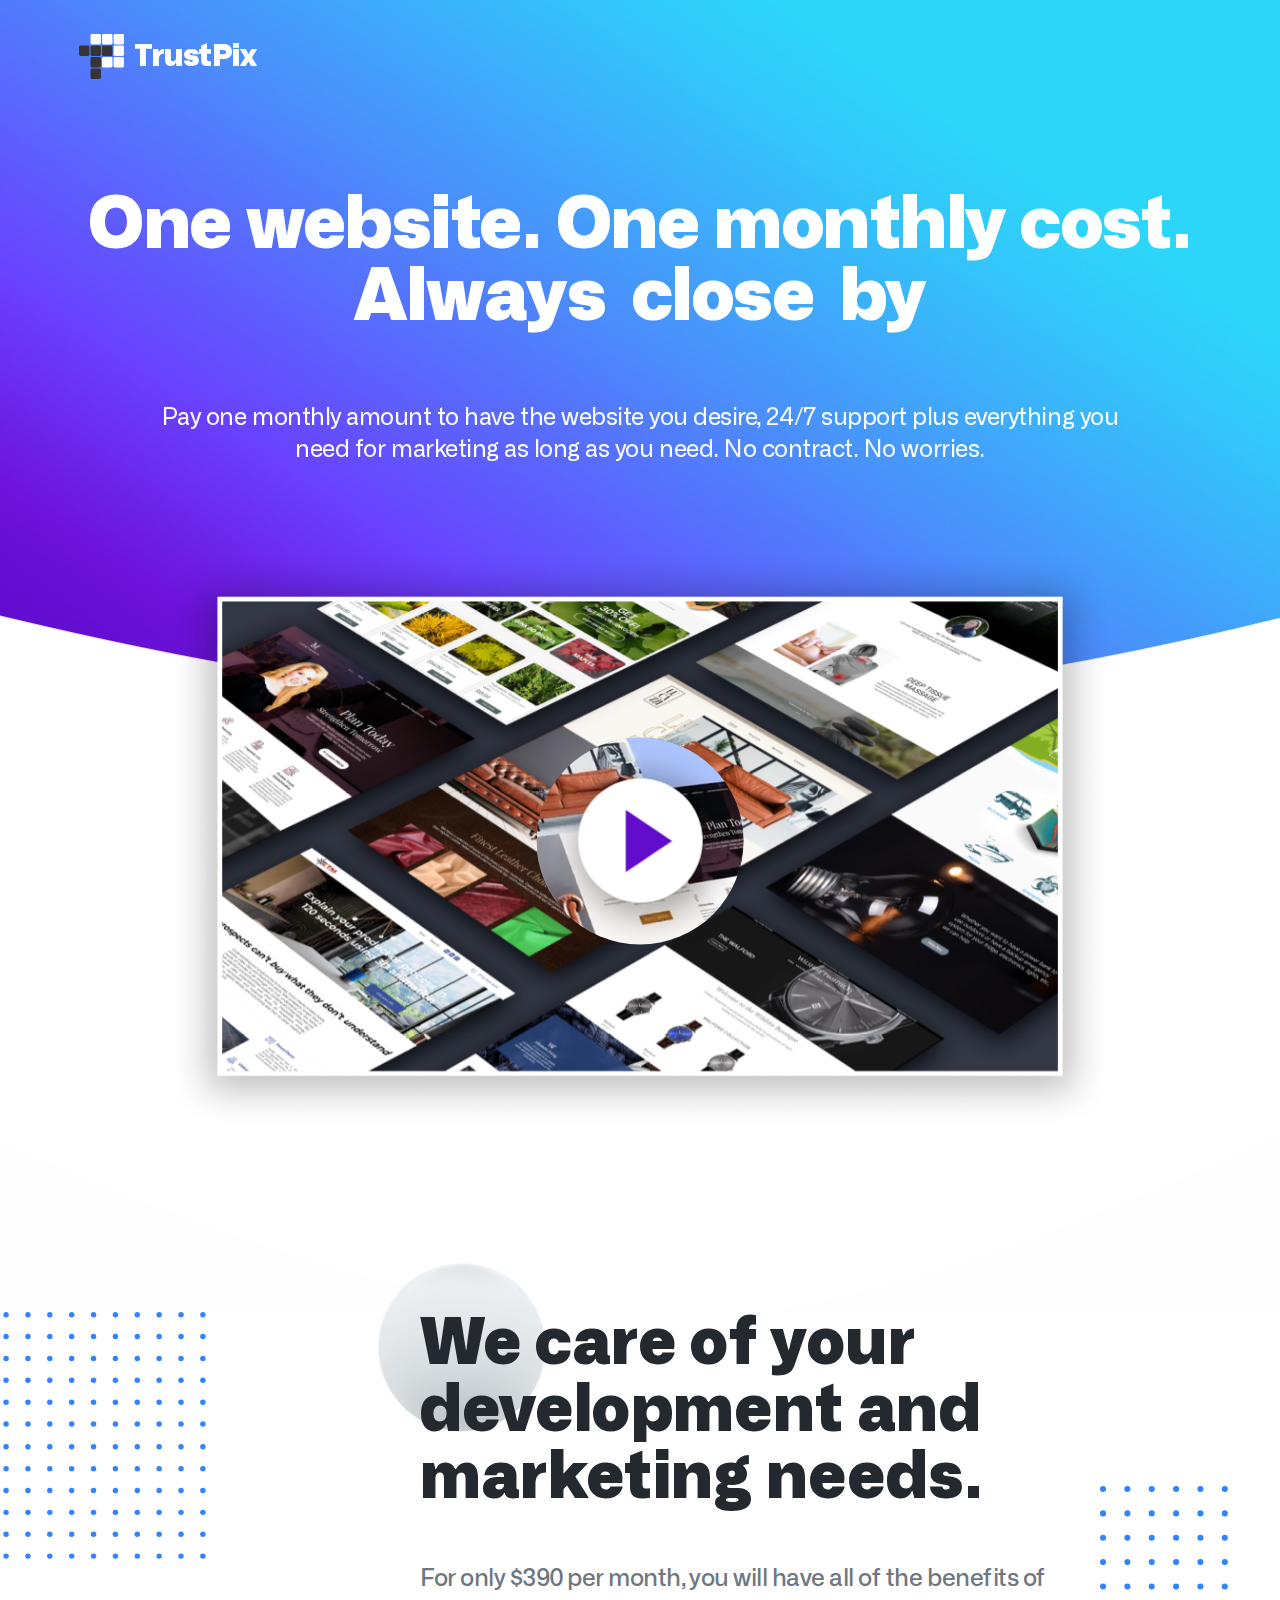
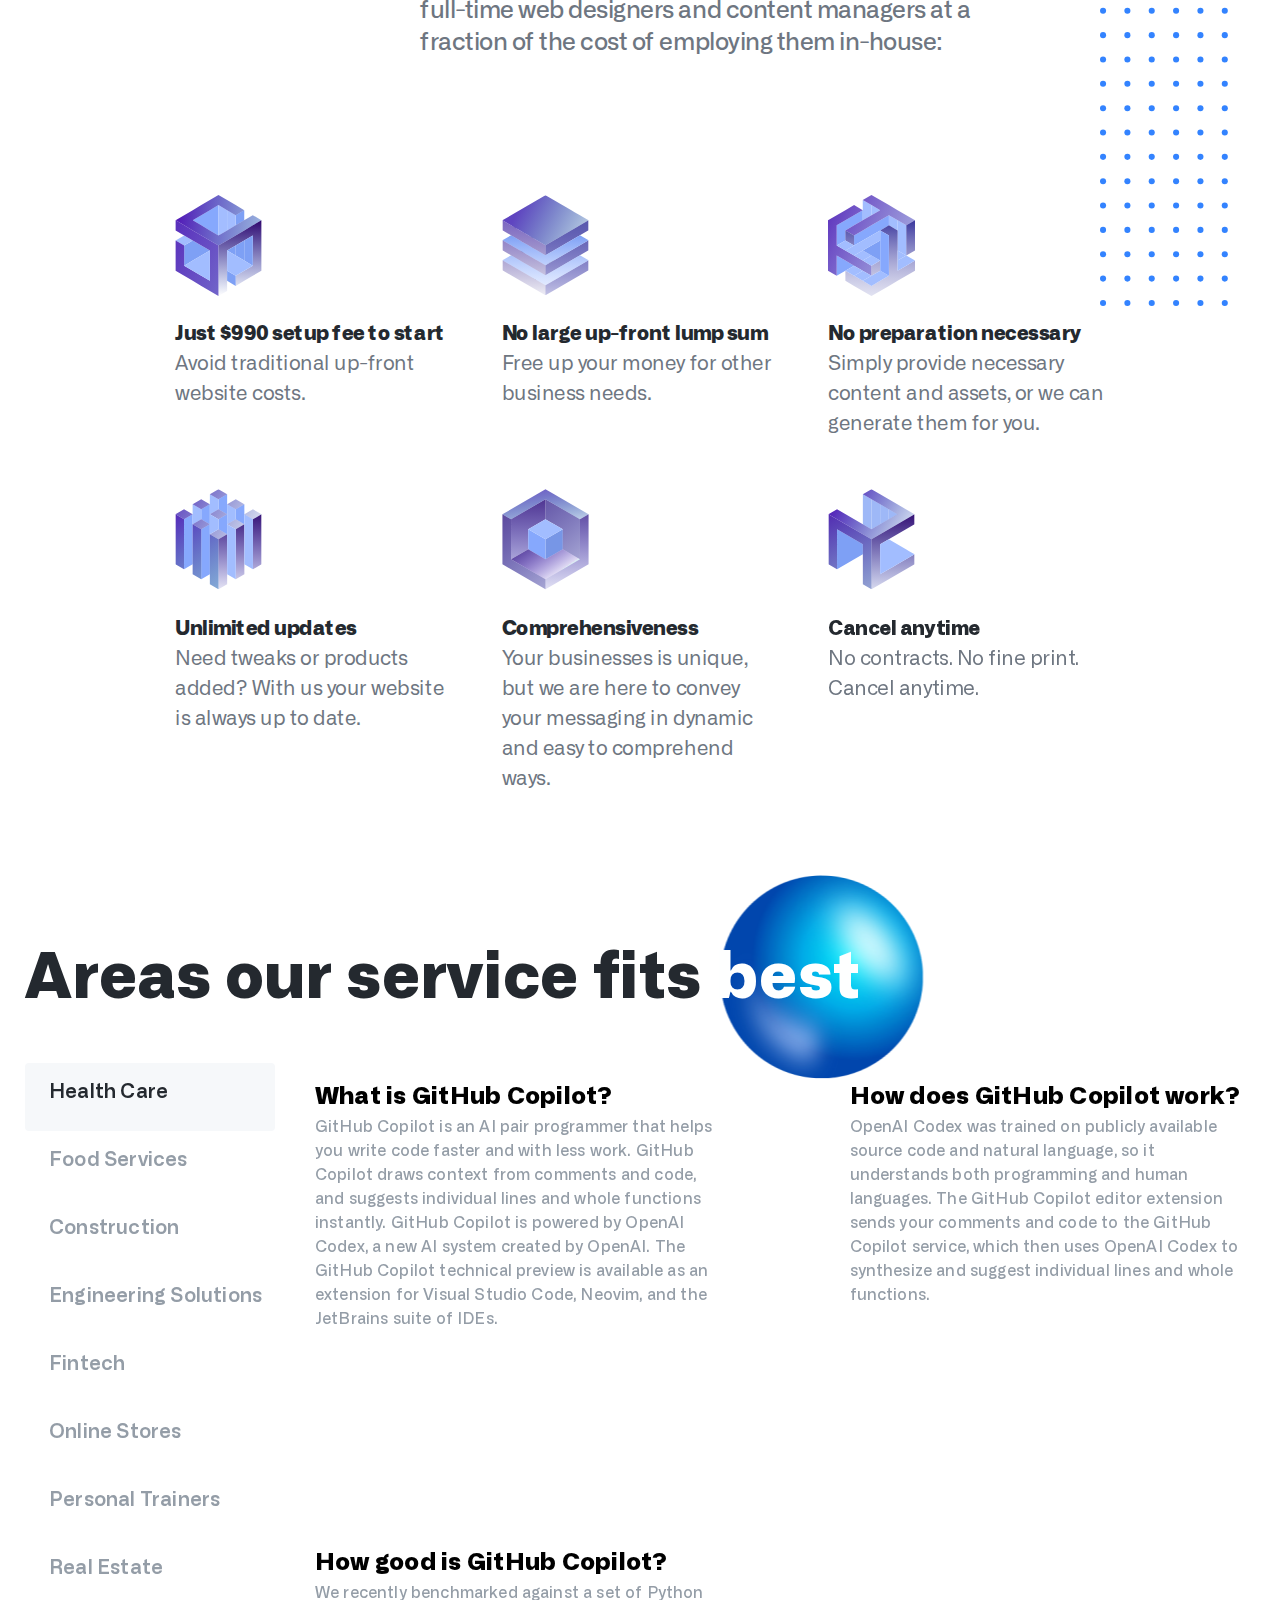
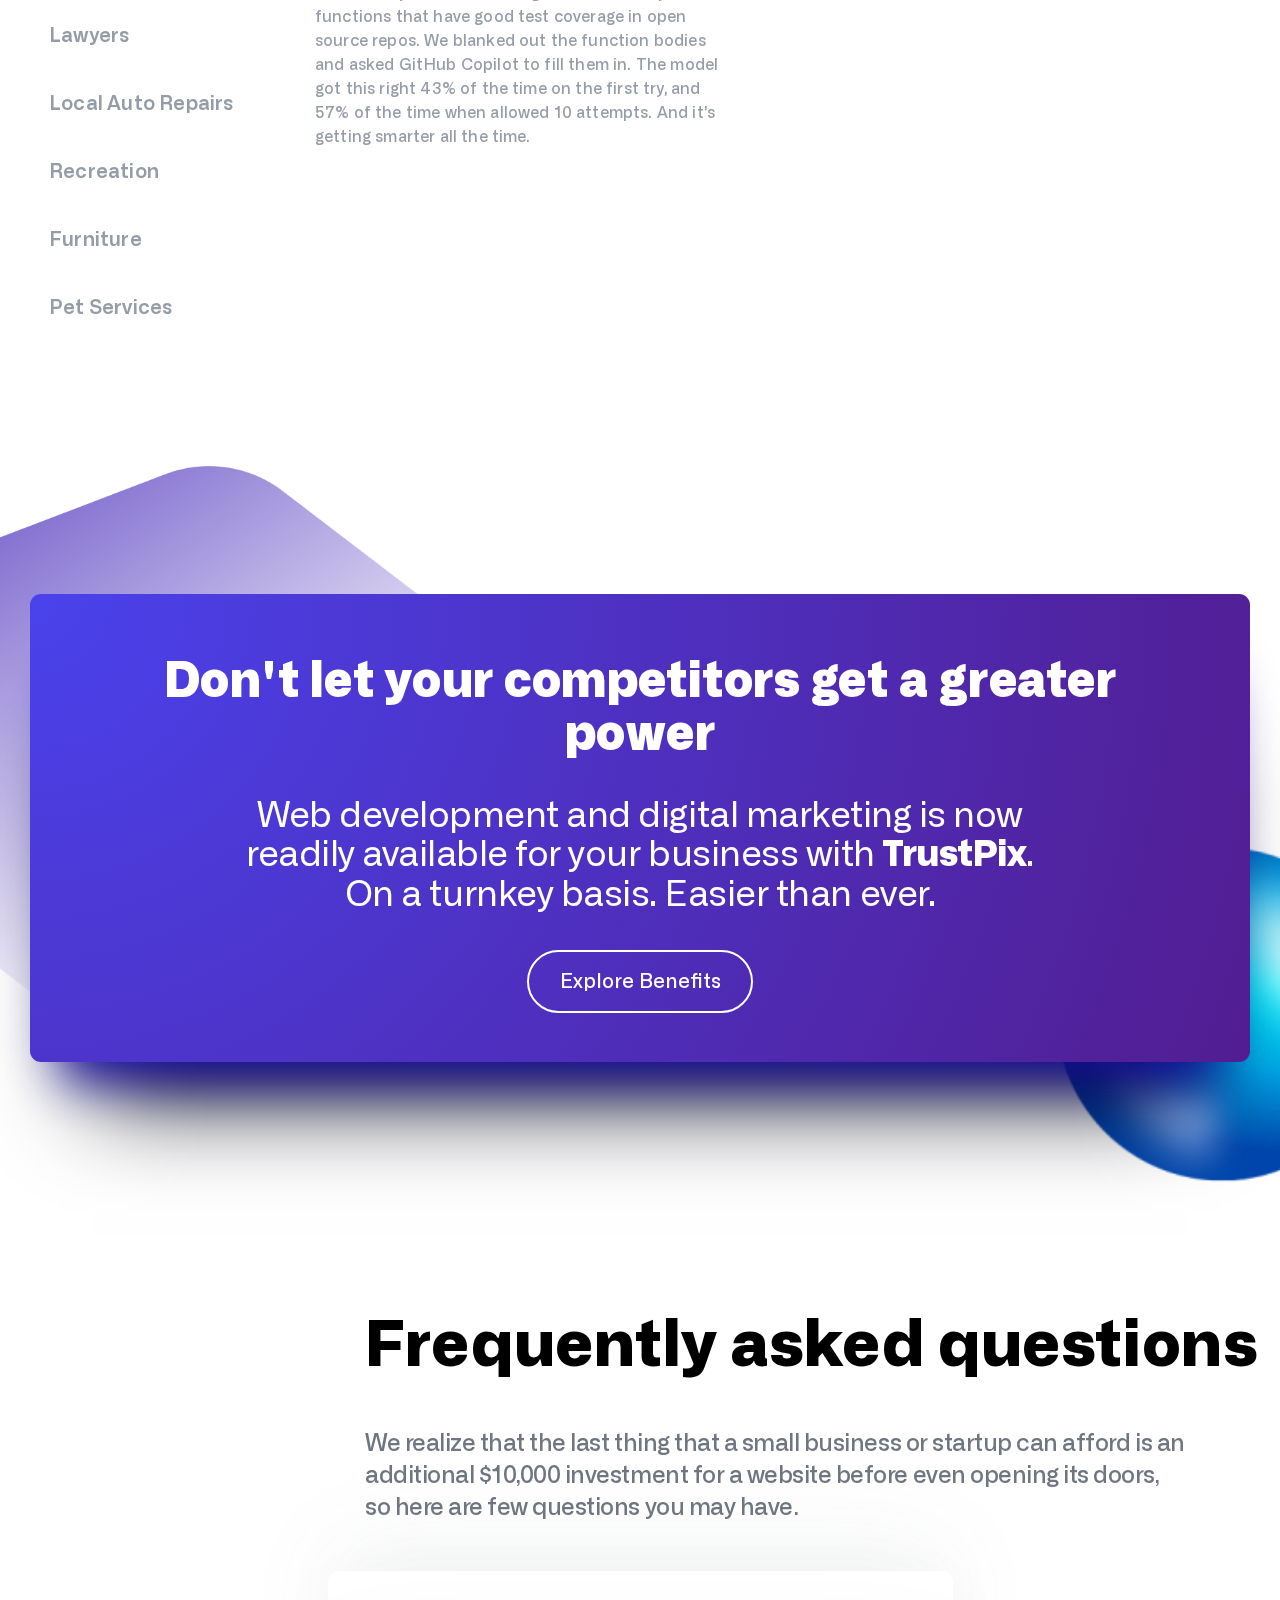
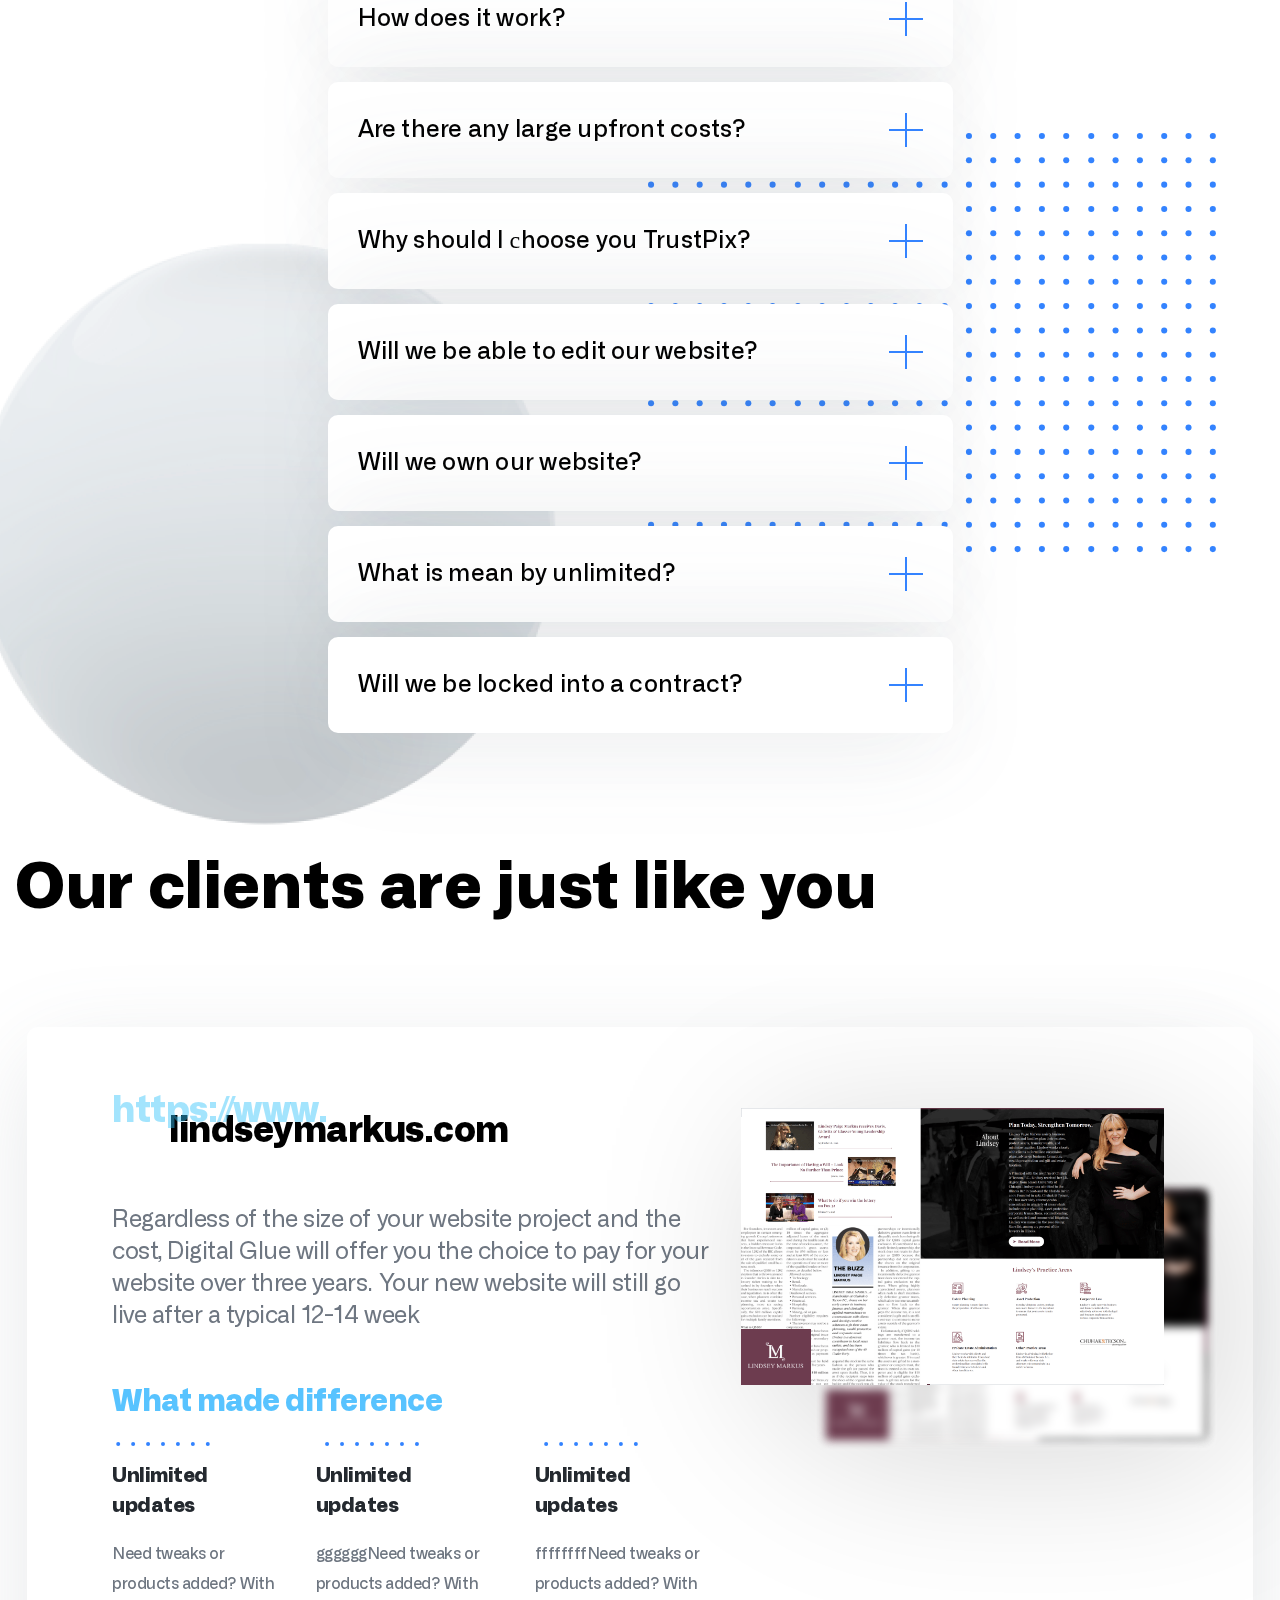
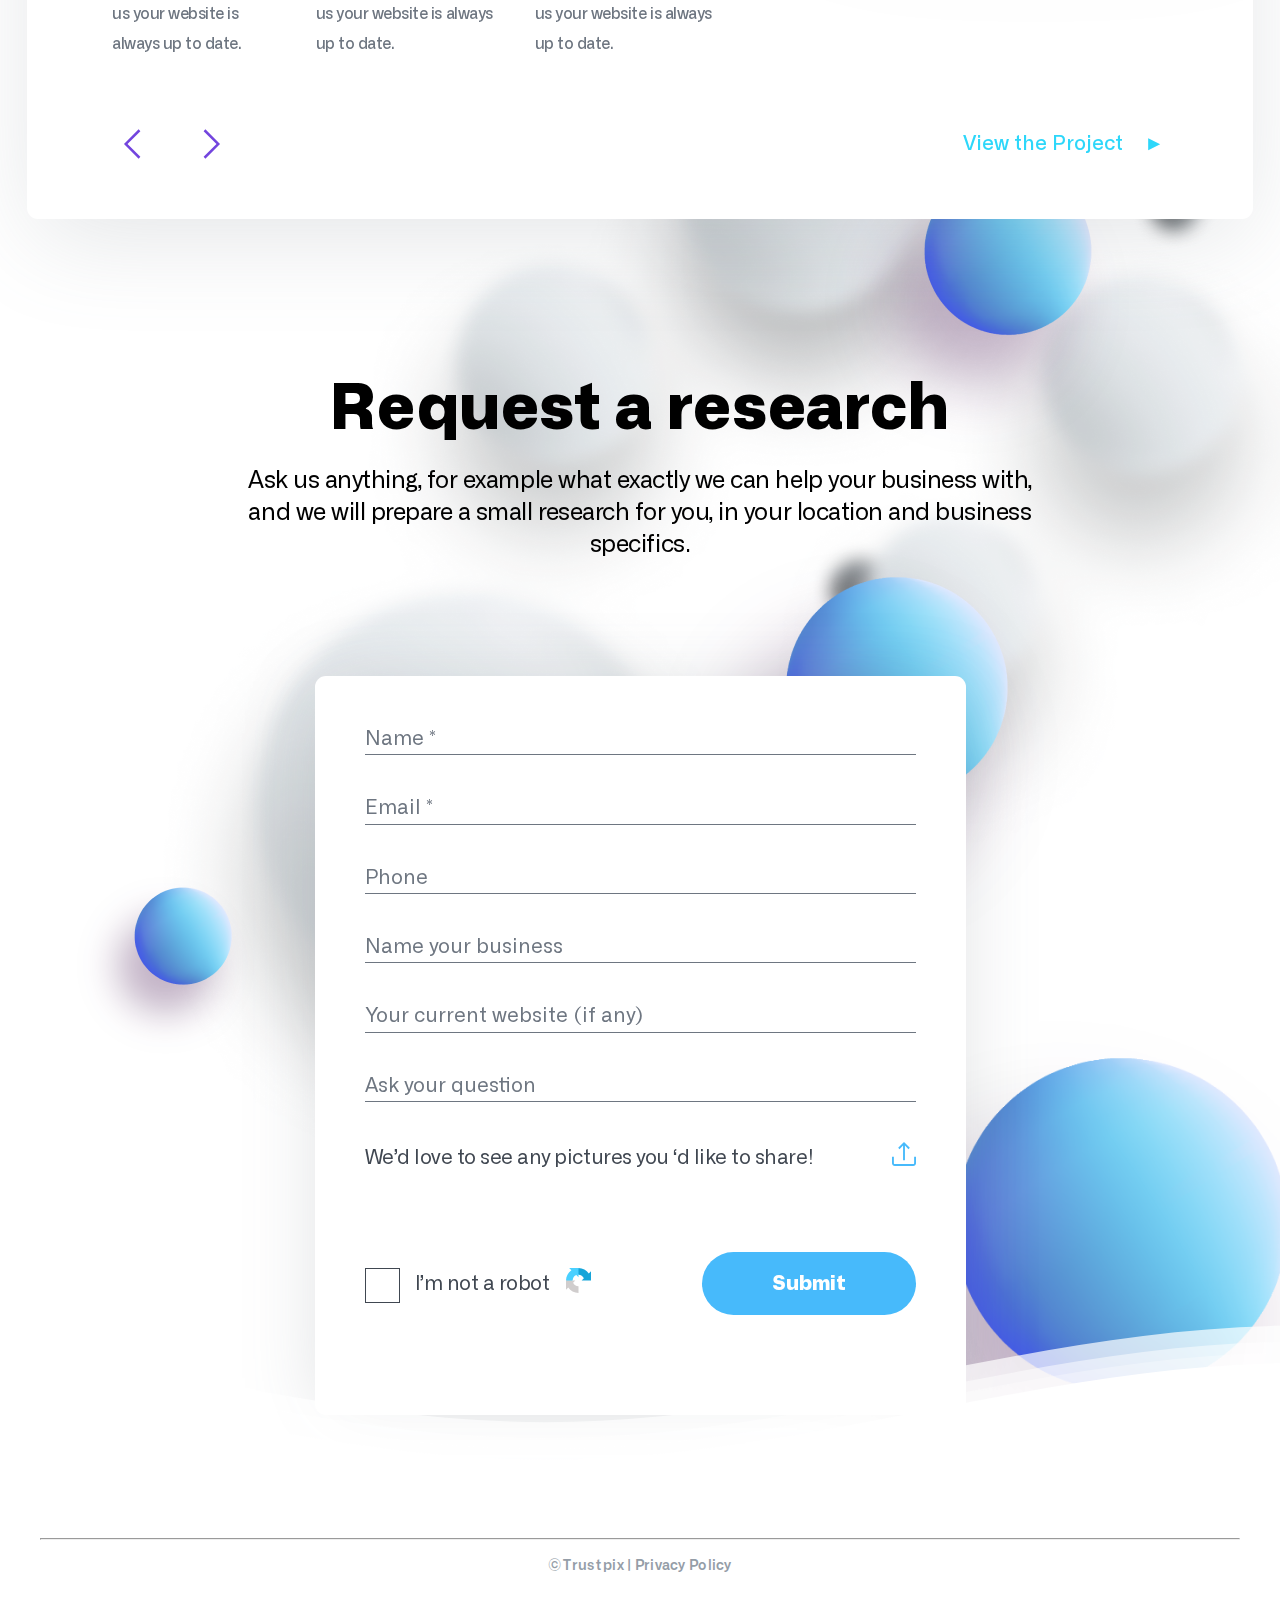
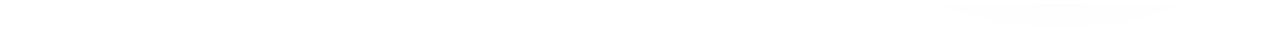
==== commit 9996352c: "predone" ====
--- a/index.html
+++ b/index.html
@@ -95,6 +95,7 @@
 
     <main>
       <section class="description" data-speed="140">
+       
         <div class="loading illustration layers js-pral" data-speed="70">
           <div class="illustr">
             <img
@@ -105,6 +106,7 @@
               height="503"
             />
             <div class="marginator">
+             
               <img class="btnImg" src="./images/btnPlay.png" alt="" />
               <div class="over_play" onclick="openVideo()"></div>
               <div class="p-wrapper">
@@ -131,6 +133,8 @@
             </div>
           </div>
         </div>
+        <div class="layer__bg-img"></div>
+
         <div class="desc-bg">
           <div class="description__container">
             <div class="description__first">
@@ -2191,7 +2195,11 @@
           <h2 class="clients__title">Our clients are just like you</h2>
           <div class="clients__baner">
             <div class="slider">
-              <div class="client__slide" id="slide1ac" data-src="https://lindseymarkus.com">
+              <div
+                class="client__slide"
+                id="slide1ac"
+                data-src="https://lindseymarkus.com"
+              >
                 <div class="clients__baner__content">
                   <div class="client_slide_text_content">
                     <div class="clients__baner__text-contain">
@@ -2210,29 +2218,37 @@
                         What made difference
                       </h3>
                     </div>
-                    <ul class="clients__list">
-                      <li class="clients__item">
-                        <h4 class="clients__item__name">Unlimited updates</h4>
-                        <p class="clients__item__descriptions">
-                          Need tweaks or products added? With us your website is
-                          always up to date.
-                        </p>
-                      </li>
-                      <li class="clients__item">
-                        <h4 class="clients__item__name">Unlimited updates</h4>
-                        <p class="clients__item__descriptions">
-                          Need tweaks or products added? With us your website is
-                          always up to date.
-                        </p>
-                      </li>
-                      <li class="clients__item">
-                        <h4 class="clients__item__name">Unlimited updates</h4>
-                        <p class="clients__item__descriptions">
-                          Need tweaks or products added? With us your website is
-                          always up to date.
-                        </p>
-                      </li>
-                    </ul>
+                    <div class="mobile__list__contain">
+                      <button
+                        class="client__list__btn prev__client__btn"
+                      ></button>
+                      <ul class="clients__list">
+                        <li class="clients__item">
+                          <h4 class="clients__item__name">Unlimited updates</h4>
+                          <p class="clients__item__descriptions">
+                            Need tweaks or products added? With us your website
+                            is always up to date.
+                          </p>
+                        </li>
+                        <li class="clients__item">
+                          <h4 class="clients__item__name">Unlimited updates</h4>
+                          <p class="clients__item__descriptions">
+                            ggggggNeed tweaks or products added? With us your website
+                            is always up to date.
+                          </p>
+                        </li>
+                        <li class="clients__item">
+                          <h4 class="clients__item__name">Unlimited updates</h4>
+                          <p class="clients__item__descriptions">
+                            ffffffffNeed tweaks or products added? With us your website
+                            is always up to date.
+                          </p>
+                        </li>
+                      </ul>
+                      <button
+                        class="client__list__btn next__client__btn"
+                      ></button>
+                    </div>
                   </div>
                 </div>
                 <div class="img__container" id="img_container">
@@ -2258,7 +2274,11 @@
                   />
                 </div>
               </div>
-              <div class="client__slide" id="slide2ac" data-src="https://wilshiretime.com">
+              <div
+                class="client__slide"
+                id="slide2ac"
+                data-src="https://wilshiretime.com"
+              >
                 <div class="clients__baner__content">
                   <div class="client_slide_text_content">
                     <div class="clients__baner__text-contain">
@@ -2277,30 +2297,37 @@
                         What made difference
                       </h3>
                     </div>
-
-                    <ul class="clients__list">
-                      <li class="clients__item">
-                        <h4 class="clients__item__name">Unlimited updates</h4>
-                        <p class="clients__item__descriptions">
-                          Need tweaks or products added? With us your website is
-                          always up to date.
-                        </p>
-                      </li>
-                      <li class="clients__item">
-                        <h4 class="clients__item__name">Unlimited updates</h4>
-                        <p class="clients__item__descriptions">
-                          Need tweaks or products added? With us your website is
-                          always up to date.
-                        </p>
-                      </li>
-                      <li class="clients__item">
-                        <h4 class="clients__item__name">Unlimited updates</h4>
-                        <p class="clients__item__descriptions">
-                          Need tweaks or products added? With us your website is
-                          always up to date.
-                        </p>
-                      </li>
-                    </ul>
+                    <div class="mobile__list__contain">
+                      <button
+                        class="client__list__btn prev__client__btn"
+                      ></button>
+                      <ul class="clients__list">
+                        <li class="clients__item">
+                          <h4 class="clients__item__name">Unlimited updates</h4>
+                          <p class="clients__item__descriptions">
+                            Need tweaks or products added? With us your website
+                            is always up to date.
+                          </p>
+                        </li>
+                        <li class="clients__item">
+                          <h4 class="clients__item__name">Unlimited updates</h4>
+                          <p class="clients__item__descriptions">
+                            Need tweaks or products added? With us your website
+                            is always up to date.
+                          </p>
+                        </li>
+                        <li class="clients__item">
+                          <h4 class="clients__item__name">Unlimited updates</h4>
+                          <p class="clients__item__descriptions">
+                            Need tweaks or products added? With us your website
+                            is always up to date.
+                          </p>
+                        </li>
+                      </ul>
+                      <button
+                        class="client__list__btn next__client__btn"
+                      ></button>
+                    </div>
                   </div>
                 </div>
                 <div class="img__container" id="img_container">
@@ -2326,7 +2353,11 @@
                   />
                 </div>
               </div>
-              <div class="client__slide" id="slide3ac" data-src="https://mysolarbrick.com">
+              <div
+                class="client__slide"
+                id="slide3ac"
+                data-src="https://mysolarbrick.com"
+              >
                 <div class="clients__baner__content">
                   <div class="client_slide_text_content">
                     <div class="clients__baner__text-contain">
@@ -2345,30 +2376,37 @@
                         What made difference
                       </h3>
                     </div>
-
-                    <ul class="clients__list">
-                      <li class="clients__item">
-                        <h4 class="clients__item__name">Unlimited updates</h4>
-                        <p class="clients__item__descriptions">
-                          Need tweaks or products added? With us your website is
-                          always up to date.
-                        </p>
-                      </li>
-                      <li class="clients__item">
-                        <h4 class="clients__item__name">Unlimited updates</h4>
-                        <p class="clients__item__descriptions">
-                          Need tweaks or products added? With us your website is
-                          always up to date.
-                        </p>
-                      </li>
-                      <li class="clients__item">
-                        <h4 class="clients__item__name">Unlimited updates</h4>
-                        <p class="clients__item__descriptions">
-                          Need tweaks or products added? With us your website is
-                          always up to date.
-                        </p>
-                      </li>
-                    </ul>
+                    <div class="mobile__list__contain">
+                      <button
+                        class="client__list__btn prev__client__btn"
+                      ></button>
+                      <ul class="clients__list">
+                        <li class="clients__item">
+                          <h4 class="clients__item__name">Unlimited updates</h4>
+                          <p class="clients__item__descriptions">
+                            Need tweaks or products added? With us your website
+                            is always up to date.
+                          </p>
+                        </li>
+                        <li class="clients__item">
+                          <h4 class="clients__item__name">Unlimited updates</h4>
+                          <p class="clients__item__descriptions">
+                            Need tweaks or products added? With us your website
+                            is always up to date.
+                          </p>
+                        </li>
+                        <li class="clients__item">
+                          <h4 class="clients__item__name">Unlimited updates</h4>
+                          <p class="clients__item__descriptions">
+                            Need tweaks or products added? With us your website
+                            is always up to date.
+                          </p>
+                        </li>
+                      </ul>
+                      <button
+                        class="client__list__btn next__client__btn"
+                      ></button>
+                    </div>
                   </div>
                 </div>
                 <div class="img__container" id="img_container">
@@ -2394,7 +2432,11 @@
                   />
                 </div>
               </div>
-              <div class="client__slide" id="slide4ac" data-src="https://romamassage.me">
+              <div
+                class="client__slide"
+                id="slide4ac"
+                data-src="https://romamassage.me"
+              >
                 <div class="clients__baner__content">
                   <div class="client_slide_text_content">
                     <div class="clients__baner__text-contain">
@@ -2413,30 +2455,37 @@
                         What made difference
                       </h3>
                     </div>
-
-                    <ul class="clients__list">
-                      <li class="clients__item">
-                        <h4 class="clients__item__name">Unlimited updates</h4>
-                        <p class="clients__item__descriptions">
-                          Need tweaks or products added? With us your website is
-                          always up to date.
-                        </p>
-                      </li>
-                      <li class="clients__item">
-                        <h4 class="clients__item__name">Unlimited updates</h4>
-                        <p class="clients__item__descriptions">
-                          Need tweaks or products added? With us your website is
-                          always up to date.
-                        </p>
-                      </li>
-                      <li class="clients__item">
-                        <h4 class="clients__item__name">Unlimited updates</h4>
-                        <p class="clients__item__descriptions">
-                          Need tweaks or products added? With us your website is
-                          always up to date.
-                        </p>
-                      </li>
-                    </ul>
+                    <div class="mobile__list__contain">
+                      <button
+                        class="client__list__btn prev__client__btn"
+                      ></button>
+                      <ul class="clients__list">
+                        <li class="clients__item">
+                          <h4 class="clients__item__name">Unlimited updates</h4>
+                          <p class="clients__item__descriptions">
+                            Need tweaks or products added? With us your website
+                            is always up to date.
+                          </p>
+                        </li>
+                        <li class="clients__item">
+                          <h4 class="clients__item__name">Unlimited updates</h4>
+                          <p class="clients__item__descriptions">
+                            Need tweaks or products added? With us your website
+                            is always up to date.
+                          </p>
+                        </li>
+                        <li class="clients__item">
+                          <h4 class="clients__item__name">Unlimited updates</h4>
+                          <p class="clients__item__descriptions">
+                            Need tweaks or products added? With us your website
+                            is always up to date.
+                          </p>
+                        </li>
+                      </ul>
+                      <button
+                        class="client__list__btn next__client__btn"
+                      ></button>
+                    </div>
                   </div>
                 </div>
                 <div class="img__container" id="img_container">
@@ -2462,7 +2511,11 @@
                   />
                 </div>
               </div>
-              <div class="client__slide" id="slide5ac" data-src="https://wilshiretime.com">
+              <div
+                class="client__slide"
+                id="slide5ac"
+                data-src="https://wilshiretime.com"
+              >
                 <div class="clients__baner__content">
                   <div class="client_slide_text_content">
                     <div class="clients__baner__text-contain">
@@ -2481,30 +2534,37 @@
                         What made difference
                       </h3>
                     </div>
-
-                    <ul class="clients__list">
-                      <li class="clients__item">
-                        <h4 class="clients__item__name">Unlimited updates</h4>
-                        <p class="clients__item__descriptions">
-                          Need tweaks or products added? With us your website is
-                          always up to date.
-                        </p>
-                      </li>
-                      <li class="clients__item">
-                        <h4 class="clients__item__name">Unlimited updates</h4>
-                        <p class="clients__item__descriptions">
-                          Need tweaks or products added? With us your website is
-                          always up to date.
-                        </p>
-                      </li>
-                      <li class="clients__item">
-                        <h4 class="clients__item__name">Unlimited updates</h4>
-                        <p class="clients__item__descriptions">
-                          Need tweaks or products added? With us your website is
-                          always up to date.
-                        </p>
-                      </li>
-                    </ul>
+                    <div class="mobile__list__contain">
+                      <button
+                        class="client__list__btn prev__client__btn"
+                      ></button>
+                      <ul class="clients__list">
+                        <li class="clients__item">
+                          <h4 class="clients__item__name">Unlimited updates</h4>
+                          <p class="clients__item__descriptions">
+                            Need tweaks or products added? With us your website
+                            is always up to date.
+                          </p>
+                        </li>
+                        <li class="clients__item">
+                          <h4 class="clients__item__name">Unlimited updates</h4>
+                          <p class="clients__item__descriptions">
+                            Need tweaks or products added? With us your website
+                            is always up to date.
+                          </p>
+                        </li>
+                        <li class="clients__item">
+                          <h4 class="clients__item__name">Unlimited updates</h4>
+                          <p class="clients__item__descriptions">
+                            Need tweaks or products added? With us your website
+                            is always up to date.
+                          </p>
+                        </li>
+                      </ul>
+                      <button
+                        class="client__list__btn next__client__btn"
+                      ></button>
+                    </div>
                   </div>
                 </div>
                 <div class="img__container" id="img_container">
@@ -2569,21 +2629,14 @@
               </button>
             </div>
             <div class="client__btn-contain__mob">
-              <button class="client__btn__mob bgc1" id="slide1">
-
-              </button>
-              <button class="client__btn__mob bgc2" id="slide2">
-
-              </button>
-              <button class="client__btn__mob bgc3" id="slide3">
-
-              </button>
-              <button class="client__btn__mob bgc4" id="slide4">
-
-              </button>
-              <button class="client__btn__mob bgc5" id="slide5">
-
-              </button>
+              <button
+                class="client__btn__mob bgc1 client__btn__mob--active"
+                id="slide1"
+              ></button>
+              <button class="client__btn__mob bgc2" id="slide2"></button>
+              <button class="client__btn__mob bgc3" id="slide3"></button>
+              <button class="client__btn__mob bgc4" id="slide4"></button>
+              <button class="client__btn__mob bgc5" id="slide5"></button>
             </div>
           </div>
         </div>
--- a/css/main.min.css
+++ b/css/main.min.css
@@ -1,2 +1,2 @@
-@font-face{font-family:'Alliance No.1';src:url("../fonts/AllianceNo1-Light.eot");src:local("AllianceNo.1-Light"),url("../fonts/AllianceNo1-Light.eot?#iefix") format("embedded-opentype"),url("../fonts/AllianceNo1-Light.woff2") format("woff2"),url("../fonts/AllianceNo1-Light.woff") format("woff"),url("../fonts/AllianceNo1-Light.ttf") format("truetype");font-weight:300;font-style:normal;font-display:swap}@font-face{font-family:'Alliance No.1';src:url("../fonts/AllianceNo1-Black.eot");src:local("AllianceNo.1-Black"),url("../fonts/AllianceNo1-Black.eot?#iefix") format("embedded-opentype"),url("../fonts/AllianceNo1-Black.woff2") format("woff2"),url("../fonts/AllianceNo1-Black.woff") format("woff"),url("../fonts/AllianceNo1-Black.ttf") format("truetype");font-weight:900;font-style:normal;font-display:swap}@font-face{font-family:'Alliance No.1';src:url("../fonts/AllianceNo1-ExtraBoldItalic.eot");src:local("AllianceNo.1-ExtraBoldItalic"),url("../fonts/AllianceNo1-ExtraBoldItalic.eot?#iefix") format("embedded-opentype"),url("../fonts/AllianceNo1-ExtraBoldItalic.woff2") format("woff2"),url("../fonts/AllianceNo1-ExtraBoldItalic.woff") format("woff"),url("../fonts/AllianceNo1-ExtraBoldItalic.ttf") format("truetype");font-weight:bold;font-style:italic;font-display:swap}@font-face{font-family:'Alliance No.1';src:url("../fonts/AllianceNo1-BlackItalic.eot");src:local("AllianceNo.1-BlackItalic"),url("../fonts/AllianceNo1-BlackItalic.eot?#iefix") format("embedded-opentype"),url("../fonts/AllianceNo1-BlackItalic.woff2") format("woff2"),url("../fonts/AllianceNo1-BlackItalic.woff") format("woff"),url("../fonts/AllianceNo1-BlackItalic.ttf") format("truetype");font-weight:900;font-style:italic;font-display:swap}@font-face{font-family:'Alliance No.1';src:url("../fonts/AllianceNo1-BoldItalic.eot");src:local("AllianceNo.1-BoldItalic"),url("../fonts/AllianceNo1-BoldItalic.eot?#iefix") format("embedded-opentype"),url("../fonts/AllianceNo1-BoldItalic.woff2") format("woff2"),url("../fonts/AllianceNo1-BoldItalic.woff") format("woff"),url("../fonts/AllianceNo1-BoldItalic.ttf") format("truetype");font-weight:bold;font-style:italic;font-display:swap}@font-face{font-family:'Alliance No.1';src:url("../fonts/AllianceNo1-Bold.eot");src:local("AllianceNo.1-Bold"),url("../fonts/AllianceNo1-Bold.eot?#iefix") format("embedded-opentype"),url("../fonts/AllianceNo1-Bold.woff2") format("woff2"),url("../fonts/AllianceNo1-Bold.woff") format("woff"),url("../fonts/AllianceNo1-Bold.ttf") format("truetype");font-weight:bold;font-style:normal;font-display:swap}@font-face{font-family:'Alliance No.1';src:url("../fonts/AllianceNo1-ExtraBold.eot");src:local("AllianceNo.1-ExtraBold"),url("../fonts/AllianceNo1-ExtraBold.eot?#iefix") format("embedded-opentype"),url("../fonts/AllianceNo1-ExtraBold.woff2") format("woff2"),url("../fonts/AllianceNo1-ExtraBold.woff") format("woff"),url("../fonts/AllianceNo1-ExtraBold.ttf") format("truetype");font-weight:bold;font-style:normal;font-display:swap}@font-face{font-family:'Alliance No.2';src:url("../fonts/AllianceNo2-Light.eot");src:local("AllianceNo.2-Light"),url("../fonts/AllianceNo2-Light.eot?#iefix") format("embedded-opentype"),url("../fonts/AllianceNo2-Light.woff2") format("woff2"),url("../fonts/AllianceNo2-Light.woff") format("woff"),url("../fonts/AllianceNo2-Light.ttf") format("truetype");font-weight:300;font-style:normal;font-display:swap}@font-face{font-family:'Alliance No.1';src:url("../fonts/AllianceNo1-RegularItalic.eot");src:local("AllianceNo.1-RegularItalic"),url("../fonts/AllianceNo1-RegularItalic.eot?#iefix") format("embedded-opentype"),url("../fonts/AllianceNo1-RegularItalic.woff2") format("woff2"),url("../fonts/AllianceNo1-RegularItalic.woff") format("woff"),url("../fonts/AllianceNo1-RegularItalic.ttf") format("truetype");font-weight:normal;font-style:italic;font-display:swap}@font-face{font-family:'Alliance No.1';src:url("../fonts/AllianceNo1-LightItalic.eot");src:local("AllianceNo.1-LightItalic"),url("../fonts/AllianceNo1-LightItalic.eot?#iefix") format("embedded-opentype"),url("../fonts/AllianceNo1-LightItalic.woff2") format("woff2"),url("../fonts/AllianceNo1-LightItalic.woff") format("woff"),url("../fonts/AllianceNo1-LightItalic.ttf") format("truetype");font-weight:300;font-style:italic;font-display:swap}@font-face{font-family:'Alliance No.1';src:url("../fonts/AllianceNo1-SemiBold.eot");src:local("AllianceNo.1-SemiBold"),url("../fonts/AllianceNo1-SemiBold.eot?#iefix") format("embedded-opentype"),url("../fonts/AllianceNo1-SemiBold.woff2") format("woff2"),url("../fonts/AllianceNo1-SemiBold.woff") format("woff"),url("../fonts/AllianceNo1-SemiBold.ttf") format("truetype");font-weight:600;font-style:normal;font-display:swap}@font-face{font-family:'Alliance No.1';src:url("../fonts/AllianceNo1-Regular.eot");src:local("AllianceNo.1-Regular"),url("../fonts/AllianceNo1-Regular.eot?#iefix") format("embedded-opentype"),url("../fonts/AllianceNo1-Regular.woff2") format("woff2"),url("../fonts/AllianceNo1-Regular.woff") format("woff"),url("../fonts/AllianceNo1-Regular.ttf") format("truetype");font-weight:normal;font-style:normal;font-display:swap}@font-face{font-family:'Alliance No.1';src:url("../fonts/AllianceNo1-SemiBoldItalic.eot");src:local("AllianceNo.1-SemiBoldItalic"),url("../fonts/AllianceNo1-SemiBoldItalic.eot?#iefix") format("embedded-opentype"),url("../fonts/AllianceNo1-SemiBoldItalic.woff2") format("woff2"),url("../fonts/AllianceNo1-SemiBoldItalic.woff") format("woff"),url("../fonts/AllianceNo1-SemiBoldItalic.ttf") format("truetype");font-weight:600;font-style:italic;font-display:swap}@font-face{font-family:'Alliance No.1';src:url("../fonts/AllianceNo1-Medium.eot");src:local("AllianceNo.1-Medium"),url("../fonts/AllianceNo1-Medium.eot?#iefix") format("embedded-opentype"),url("../fonts/AllianceNo1-Medium.woff2") format("woff2"),url("../fonts/AllianceNo1-Medium.woff") format("woff"),url("../fonts/AllianceNo1-Medium.ttf") format("truetype");font-weight:500;font-style:normal;font-display:swap}@font-face{font-family:'Alliance No.1';src:url("../fonts/AllianceNo1-MediumItalic.eot");src:local("AllianceNo.1-MediumItalic"),url("../fonts/AllianceNo1-MediumItalic.eot?#iefix") format("embedded-opentype"),url("../fonts/AllianceNo1-MediumItalic.woff2") format("woff2"),url("../fonts/AllianceNo1-MediumItalic.woff") format("woff"),url("../fonts/AllianceNo1-MediumItalic.ttf") format("truetype");font-weight:500;font-style:italic;font-display:swap}html{-webkit-box-sizing:border-box;box-sizing:border-box}*,*::before,*::after{-webkit-box-sizing:inherit;box-sizing:inherit}body{color:#24292F;font-family:"Alliance No.1";letter-spacing:-0.03em;margin:0;padding:0;max-width:100vw;margin:0 auto}h1,h2,h3,h4,h5,h6,p{margin:0;padding:0}img{display:block;max-width:100%;height:auto}li{list-style:none;padding:0;margin:0}.visually-hidden{position:absolute;width:1px;height:1px;margin:-1px;padding:0;overflow:hidden;border:0;clip:rect(0 0 0 0)}button{cursor:pointer;-webkit-transition:400ms;transition:400ms}a{text-decoration:none;width:-webkit-max-content;width:-moz-max-content;width:max-content;margin:0 auto;font-family:"Alliance No.1";cursor:pointer;-webkit-transition:400ms;transition:400ms}.page-header__main-contain,.page-header__title,.page-header__text,.illustration,.illustr,.service,.service__container,.questions,.questions__container{margin-right:auto;margin-left:auto}.page-header{margin:0 auto;max-width:100vw}.page-header__container{margin:0 auto;height:707px;background-image:url("../images/headbbgimg.png");background-size:cover;background-position:center;position:fixed;width:100%;padding-top:34px;top:0;z-index:-1}@media screen and (max-width: 750px){.page-header__container{max-width:750px;max-height:450px}}@media screen and (max-width: 543px){.page-header__container{max-width:543px;height:300px}}.page-header__main-contain{max-width:1600px;width:100%;padding:0 15px 0 15px}@media screen and (max-width: 750px){.page-header__main-contain{max-width:750px}}@media screen and (max-width: 543px){.page-header__main-contain{max-width:543px;height:200px}}.logo_head{color:#fff;font-weight:800;font-style:normal;font-size:30px;line-height:0.8;padding:0;margin:0;padding-left:5vw;display:-webkit-inline-box;display:-ms-inline-flexbox;display:inline-flex;-webkit-box-align:center;-ms-flex-align:center;align-items:center;width:100%}.logo__icon{padding:0;margin:0 10px 0 0;display:inline-block;width:45px;height:45px}.page-header__title{margin-top:108px;color:#FEFFFF;font-weight:800;font-style:normal;font-size:96px;line-height:1;text-align:center;width:100%;max-width:1600px}@media screen and (max-width: 1500px){.page-header__title{font-size:72px}}@media screen and (max-width: 750px){.page-header__title{font-size:48px;max-width:750px;margin-top:18px}}@media screen and (max-width: 543px){.page-header__title{font-size:32px;max-width:543px;margin-top:30px}}.page-header__text{margin-top:140px;color:#FEFFFF;font-weight:400;font-size:24px;line-height:133%;text-align:center;max-width:990px}@media screen and (max-width: 750px){.page-header__text{margin-top:70px}}@media screen and (max-width: 543px){.page-header__text{font-size:16px;margin-top:50px}}.rotating-text p{position:relative;display:-webkit-box;display:-ms-flexbox;display:flex;-webkit-box-pack:center;-ms-flex-pack:center;justify-content:center;-webkit-box-align:center;-ms-flex-align:center;align-items:center}.rotating-text p .word{position:absolute;display:-webkit-box;display:-ms-flexbox;display:flex;opacity:0;color:#FEFFFF;font-weight:800;font-style:normal;font-size:96px;line-height:1;text-align:center;top:50%;left:50%;-webkit-transform:translate(-50%, 0);transform:translate(-50%, 0)}@media screen and (max-width: 1500px){.rotating-text p .word{font-size:72px}}@media screen and (max-width: 750px){.rotating-text p .word{font-size:48px}}@media screen and (max-width: 543px){.rotating-text p .word{font-size:32px}}.rotating-text p .word .letter.out{-webkit-transform:rotateX(90deg);transform:rotateX(90deg);-webkit-transition:0.32s cubic-bezier(0.6, 0, 0.7, 0.2);transition:0.32s cubic-bezier(0.6, 0, 0.7, 0.2)}.rotating-text p .word .letter.in{-webkit-transition:0.38s cubic-bezier(0.6, 0, 0.7, 0.2);transition:0.38s cubic-bezier(0.6, 0, 0.7, 0.2)}.rotating-text p .word .letter.in.__long{-webkit-transition:0.1s cubic-bezier(0.6, 0, 0.7, 0.2);transition:0.1s cubic-bezier(0.6, 0, 0.7, 0.2)}.rotating-text p .word .letter.behind{-webkit-transform:rotateX(-90deg);transform:rotateX(-90deg)}.illustration{margin-top:350px;display:-webkit-box;display:-ms-flexbox;display:flex;-webkit-box-align:center;-ms-flex-align:center;align-items:center;-webkit-box-pack:center;-ms-flex-pack:center;justify-content:center}@media screen and (max-width: 750px){.illustration{margin-top:150px}}.illustr{position:relative;z-index:2;max-width:948px;width:100%}.pleyer_img{max-width:948px;width:100%;height:auto;padding:0;z-index:5 !important;margin:0 auto}.loading .over_play{width:207px;height:207px;z-index:666;left:50%;top:50%;position:absolute;-webkit-transform:translate(-50%, -50%);transform:translate(-50%, -50%);cursor:pointer;border-radius:50%}@media screen and (max-width: 543px){.loading .over_play{width:100px;height:100px}}.loading .p-wrapper{width:207px;height:207px;left:50%;top:50%;position:absolute;-webkit-transform:translate(-50%, -50%);transform:translate(-50%, -50%);z-index:0;overflow:hidden;cursor:pointer;-webkit-box-shadow:none;box-shadow:none;-webkit-transition:.6s;transition:.6s}@media screen and (max-width: 543px){.loading .p-wrapper{width:100px;height:100px}}.loading .p-wrapper .layer--overlay{background:#ffffff;width:60%;height:60%;position:absolute;top:50%;left:50%;-webkit-transform:translate(-50%, -50%);transform:translate(-50%, -50%);border-radius:50%;-webkit-transition:.6s;transition:.6s}.layer--overlay{box-shadow:6px 6px 37px 6px rgba(0,0,0,0.39);-webkit-box-shadow:6px 6px 37px 6px rgba(0,0,0,0.39);-moz-box-shadow:6px 6px 37px 6px rgba(0,0,0,0.39);z-index:5;border-radius:50%}.loading .p-wrapper .layer--movable{width:207px;height:207px;border-radius:100%;position:absolute}@media screen and (max-width: 543px){.loading .p-wrapper .layer--movable{width:100px;height:100px}}.loading .preview{width:100%;height:100%;position:relative;border-radius:50%;overflow:hidden}.loading .preview__video{width:100%;height:100%}.loading .preview__inner{width:100%;height:100%;background:white;mix-blend-mode:screen;position:absolute;top:0;left:0}.marginator{position:absolute;width:100%;height:100%;top:0;left:0}.loading .preview .player{width:207px;height:207px;position:absolute;right:0;margin:0 auto;top:50%;-webkit-transform:translateY(-50%);transform:translateY(-50%);left:0;padding:0;z-index:10}@media screen and (max-width: 543px){.loading .preview .player{width:100px;height:100px}}.loading .preview .item{left:0;background:black;border-radius:100%;height:100%;width:100%}.loading .preview .item__play{display:block;background:white;width:60%;height:60%;border-radius:50%;position:relative;top:50%;-webkit-transform:translateY(-50%);transform:translateY(-50%);left:0;right:0;margin:0 auto;bottom:-10px;-webkit-animation:pulse 2s infinite;animation:pulse 2s infinite;-webkit-transition:.6s;transition:.6s;-webkit-box-shadow:0px 0px 62px 62px rgba(5,8,10,0.89);box-shadow:0px 0px 62px 62px rgba(5,8,10,0.89);z-index:25}.btnImg{display:-webkit-box;display:-ms-flexbox;display:flex;position:absolute;left:51%;top:50%;z-index:100;-webkit-transform:translate(-50%, -50%);transform:translate(-50%, -50%)}@media screen and (max-width: 543px){.btnImg{width:25px;height:30px}}.loading .preview .bg_play{position:absolute;position:absolute;left:50%;width:60px;height:60px;background:#BAD3FF;opacity:.7;top:50%;margin:0 auto;-webkit-transform:translate(-40%, -50%);transform:translate(-40%, -50%);-webkit-clip-path:polygon(0 0, 0% 100%, 100% 50%);clip-path:polygon(0 0, 0% 100%, 100% 50%)}@-webkit-keyframes color{20%{background:#3e827e}50%{background:#05394f}70%{background:#67565c}}@keyframes color{20%{background:#3e827e}50%{background:#05394f}70%{background:#67565c}}@-webkit-keyframes pulse{0%{-webkit-box-shadow:0 0 0 0 rgba(255,255,255,0.8);box-shadow:0 0 0 0 rgba(255,255,255,0.8)}70%{-webkit-box-shadow:0 0 0 6vh rgba(255,255,255,0);box-shadow:0 0 0 6vh rgba(255,255,255,0)}100%{-webkit-box-shadow:0 0 0 0 rgba(255,255,255,0);box-shadow:0 0 0 0 rgba(255,255,255,0)}}@keyframes pulse{0%{-webkit-box-shadow:0 0 0 0 rgba(255,255,255,0.8);box-shadow:0 0 0 0 rgba(255,255,255,0.8)}70%{-webkit-box-shadow:0 0 0 6vh rgba(255,255,255,0);box-shadow:0 0 0 6vh rgba(255,255,255,0)}100%{-webkit-box-shadow:0 0 0 0 rgba(255,255,255,0);box-shadow:0 0 0 0 rgba(255,255,255,0)}}.videoYoutube{position:fixed;left:0;top:0;width:100vw;height:100vh;-webkit-transition:.6;transition:.6;z-index:101;display:none}.videoYoutube .fon{width:100%;height:100%;background:rgba(0,0,0,0.65);position:absolute;left:0;top:0;z-index:-1;-webkit-transition:.6s;transition:.6s;opacity:0}.videoYoutube .videoWithYoutube{width:72vw;height:41.04vw;left:50%;top:50%;position:absolute;-webkit-transform:translate(-50%, -50%);transform:translate(-50%, -50%);background:#BAD3FF;border-radius:5px;-webkit-transition:.6s;transition:.6s;opacity:0}.videoYoutube .videoWithYoutube iframe{width:99%;height:98%;position:absolute;left:50%;top:50%;-webkit-transform:translate(-50%, -50%);transform:translate(-50%, -50%)}.videoYoutube p{position:absolute;right:60px;top:20px;font-size:400%;color:#a00;cursor:pointer;-webkit-transition:.6s;transition:.6s;opacity:0}.description{margin:0 auto;padding-top:200px;width:100%}@media screen and (max-width: 750px){.description{padding:350}}@media screen and (max-width: 543px){.description{max-width:543px}}.desc-bg{margin:0 auto;width:100%;background-color:#ffffff;z-index:2}@media screen and (max-width: 750px){.desc-bg{max-width:750px}}@media screen and (max-width: 543px){.desc-bg{max-width:543px;width:100%}}.description__container{padding-top:150px;margin:0 auto;width:-webkit-max-content;width:-moz-max-content;width:max-content;max-width:100%}@media screen and (max-width: 750px){.description__container{max-width:750px}}@media screen and (max-width: 543px){.description__container{max-width:543px}}.description__first{display:-webkit-box;display:-ms-flexbox;display:flex;position:relative;margin-bottom:135px}@media screen and (max-width: 543px){.description__first{margin-bottom:50px}}.description__text-contain{display:-webkit-box;display:-ms-flexbox;display:flex;-webkit-box-orient:vertical;-webkit-box-direction:normal;-ms-flex-direction:column;flex-direction:column;max-width:635px;margin-left:123px;margin-right:29px;position:relative;padding-left:15%;-webkit-box-sizing:content-box;box-sizing:content-box}@media screen and (max-width: 750px){.description__text-contain{padding-left:100px;max-width:350px}}@media screen and (max-width: 543px){.description__text-contain{padding-left:50px;max-width:50vw}}.description__text-contain::before{content:"";background:url("../images/greyball.png");width:182px;height:182px;position:absolute;top:-15%;left:12%;z-index:0}@media screen and (max-width: 750px){.description__text-contain::before{width:70px;height:70px;background-size:contain}}.description__title{font-style:normal;font-weight:800;font-size:64px;line-height:1.05;letter-spacing:0.01em;margin-bottom:51px;color:#24292F;z-index:3}@media screen and (max-width: 750px){.description__title{font-size:32px}}.description__text{font-family:Alliance No 0.1;font-style:normal;font-weight:500;font-size:24px;line-height:1.33;color:#6E7681}@media screen and (max-width: 750px){.description__text{font-size:16px}}.description__point-first{width:420px;height:247px;position:absolute;z-index:0;top:0;left:-35%}@media screen and (max-width: 750px){.description__point-first{width:210px;height:123px;top:30px;left:0%}}@media screen and (max-width: 543px){.description__point-first{width:150px;height:80px;right:7%;top:40%;-webkit-transform:none;transform:none}}.description__point-sec{position:absolute;right:-10%;top:50%}@media screen and (max-width: 750px){.description__point-sec{width:120px;height:200px;right:7%;top:40%;-webkit-transform:translate(0) !important;transform:translate(0) !important}}@media screen and (max-width: 543px){.description__point-sec{width:80px;height:160px;right:0;top:40%;-webkit-transform:none;transform:none}}.description__list-contain{max-width:980px;display:-webkit-box;display:-ms-flexbox;display:flex;-webkit-box-pack:center;-ms-flex-pack:center;justify-content:center;-webkit-box-align:center;-ms-flex-align:center;align-items:center;margin:0 auto}@media screen and (max-width: 750px){.description__list-contain{max-width:720px}}.description__list{display:-webkit-box;display:-ms-flexbox;display:flex;-ms-flex-wrap:wrap;flex-wrap:wrap;width:100%;margin:-25px;padding:0}@media screen and (max-width: 750px){.description__list{margin-right:auto;margin-left:auto}}@media screen and (max-width: 543px){.description__list{-webkit-box-orient:vertical;-webkit-box-direction:normal;-ms-flex-direction:column;flex-direction:column;margin:0;-webkit-box-pack:end;-ms-flex-pack:end;justify-content:flex-end}}.description__item{width:calc((100% - 6 * 25px) / 3);max-width:300px;margin:25px}@media screen and (max-width: 750px){.description__item{width:calc((100% - 4 * 25px) / 2);margin:25px;max-width:none}}@media screen and (max-width: 543px){.description__item{width:100%;max-width:450px;position:relative;text-align:right}.description__item:nth-last-child(2n){text-align:left}.description__item:nth-last-child(2n)>.description__item__picture{opacity:0.2;position:absolute;left:20px}}.description__item__picture{width:87px;height:101px;fill:black}@media screen and (max-width: 543px){.description__item__picture{opacity:0.2;position:absolute;right:20px;top:-20px}.description__item__picture:nth-last-child(2n){left:20px}}.description__item__title{font-style:normal;font-weight:700;font-size:20px;line-height:1.5;margin-top:19px;color:#24292F}.description__item__text{font-style:normal;font-weight:400;font-size:20px;line-height:1.5;color:#6E7681}.service{padding-top:150px}.service__container{padding:0 15px;max-width:1260px;width:100%}@media screen and (max-width: 750px){.service__container{max-width:750px}}@media screen and (max-width: 543px){.service__container{max-width:543px}}.service__title{color:#24292F;font-style:normal;font-weight:bold;font-size:64px;line-height:110%;letter-spacing:0.01em}@media screen and (max-width: 750px){.service__title{font-size:32px;padding-left:50px}}@media screen and (max-width: 543px){.service__title{padding:0;text-align:center;max-width:520px}}.service__title>span{color:#FEFFFF;position:relative}.service__title>span::before{content:"";position:absolute;background-image:url("../images/bg-ball1.png");width:210px;height:210px;top:50%;left:50%;-webkit-transform:translate(-35%, -50%);transform:translate(-35%, -50%);z-index:-5}@media screen and (max-width: 750px){.service__title>span::before{width:110px;height:110px;background-size:contain}}.service__content{display:-webkit-box;display:-ms-flexbox;display:flex;margin-top:49px}@media screen and (max-width: 750px){.service__content{display:-webkit-box;display:-ms-flexbox;display:flex}}@media screen and (max-width: 543px){.service__content{position:relative}}.service__list{margin:0;padding:0;height:-webkit-max-content;height:-moz-max-content;height:max-content;position:-webkit-sticky;position:sticky;top:20px}@media screen and (max-width: 543px){.service__list{position:relative;padding:0;width:100%;max-width:543px;height:100%}}.service__item{font-style:normal;font-weight:600;font-size:20px;line-height:1.25;letter-spacing:0.01em;padding:17px 0 26px 24px;cursor:pointer;width:250px;color:#949da7}@media screen and (max-width: 750px){.service__item{font-size:16px;max-width:200px;padding:10px 10px}}@media screen and (max-width: 543px){.service__item{width:100%;max-width:543px;height:auto;margin:0 auto;background-color:#f6f8fa;margin-bottom:10px;border-radius:10px;padding:15px;position:relative}.service__item::after{content:'';width:25px;height:25px;background:url("../images/iconbut.svg");background-position:right;background-repeat:no-repeat;background-size:cover;position:absolute;right:10px}}.service__item__current{background-color:#f6f8fa;border-radius:4px;color:#24292F}.btn__close{position:absolute;right:20px;top:20px;padding:0;width:40px;height:40px;background:none;z-index:999;border-radius:50%;background:url("../images/Group_99.svg");background-size:contain;-webkit-transform:rotate(45deg);transform:rotate(45deg);border:none}.service__content__list{width:0px;height:0px;margin:0;overflow:hidden;display:none}@media screen and (max-width: 543px){.service__content__list{display:-webkit-box;display:-ms-flexbox;display:flex;position:fixed;top:0;left:0;background:#fff;width:100vw;height:100vh;z-index:100;-webkit-transform:translateX(-100%);transform:translateX(-100%);-webkit-transition:-webkit-transform 0.8s;transition:-webkit-transform 0.8s;transition:transform 0.8s;transition:transform 0.8s, -webkit-transform 0.8s;-webkit-box-orient:vertical;-webkit-box-direction:normal;-ms-flex-direction:column;flex-direction:column;padding:50px;overflow-y:scroll;-webkit-box-sizing:border-box;box-sizing:border-box}}.service__content__list__active{display:-webkit-box;display:-ms-flexbox;display:flex;width:100%;height:auto;-ms-flex-wrap:wrap;flex-wrap:wrap}@media screen and (max-width: 543px){.service__content__list__active{overflow-y:scroll;-webkit-transform:translateX(0);transform:translateX(0)}}.service__content__list__content{display:-webkit-box;display:-ms-flexbox;display:flex;width:100%;height:100%;-ms-flex-wrap:wrap;flex-wrap:wrap;overflow-y:auto}.service__content__item{width:calc((100% - 129px) / 2);margin-right:129px}.service__content__item:nth-last-child(2n){margin:0}@media screen and (max-width: 750px){.service__content__item{width:100%;margin:0 0 20px 0}.service__content__item:nth-child(2n){margin-bottom:20px}}@media screen and (max-width: 543px){.service__content__item{width:100%;margin-bottom:20px}.service__content__item:nth-child(2n){margin-bottom:20px}}.service__content__title{font-style:normal;font-weight:bold;font-size:24px;line-height:150%;width:100%;letter-spacing:0.01em;color:#000000}@media screen and (max-width: 750px){.service__content__title{margin-bottom:10px}}.service__content__text{font-style:normal;font-weight:500;font-size:16px;line-height:150%;letter-spacing:0.01em;color:#949da7}.competitors{margin:0 auto;padding-top:247px;padding-bottom:250px;position:relative;padding-left:15px;padding-right:15px}@media screen and (max-width: 750px){.competitors{padding-top:167px;padding-bottom:150px}}@media screen and (max-width: 543px){.competitors{padding-bottom:100px;padding-top:120px}}.competitors__container{padding-left:15px;padding-right:15px;margin:0 auto;position:relative;max-width:1500px;z-index:10;-webkit-transition:-webkit-transform 750ms cubic-bezier(0.4, 0, 0.2, 1);transition:-webkit-transform 750ms cubic-bezier(0.4, 0, 0.2, 1);transition:transform 750ms cubic-bezier(0.4, 0, 0.2, 1);transition:transform 750ms cubic-bezier(0.4, 0, 0.2, 1), -webkit-transform 750ms cubic-bezier(0.4, 0, 0.2, 1)}@media screen and (max-width: 750px){.competitors__container{max-width:750px}}@media screen and (max-width: 543px){.competitors__container{max-width:543px}}.competitors__baner{margin:0 auto;width:100%;max-width:1280px;padding:63px 90px 49px 90px;background:radial-gradient(circle at top left, #4a42ec 0%, #521d91 100%);background-color:#521d91;background-size:cover;border-radius:11px;-webkit-box-shadow:0 48px 48px -32px #17109f,0 96px 96px -64px #030214;box-shadow:0 48px 48px -32px #17109f,0 96px 96px -64px #030214}@media screen and (max-width: 543px){.competitors__baner{padding:30px 30px 30px 30px}}.bg-poli{content:url("../images/Polygon.png");width:46vw;height:46vw;position:absolute;z-index:-1000 !important;background-size:contain;background-repeat:no-repeat;background-position:center;left:-10vw;top:-10vw}.bg-ball__ban{content:url("../images/bg-ball1.png");width:27vw;height:27vw;position:absolute;z-index:-1000 !important;background-size:contain;background-repeat:no-repeat;background-position:center;right:-10vw;bottom:-10vw}@media screen and (max-width: 750px){.bg-ball__ban{width:300px;height:300px}}@media screen and (max-width: 543px){.bg-ball__ban{width:150px;height:150px}}.banner__overlay{position:fixed;left:0;top:0;width:200vw;height:200vw;background-color:#5738c7c4;z-index:-5;opacity:0;pointer-events:none;-webkit-transition:opacity 350ms cubic-bezier(0.4, 0, 0.2, 1);transition:opacity 350ms cubic-bezier(0.4, 0, 0.2, 1)}.competitors_title{font-style:700;font-weight:900;font-size:48px;line-height:110%;text-align:center;letter-spacing:0.01em;color:#ffffff}@media screen and (max-width: 750px){.competitors_title{font-size:32px;max-width:600px;margin-left:auto;margin-right:auto}}@media screen and (max-width: 543px){.competitors_title{font-size:26px;max-width:600px;margin-left:auto;margin-right:auto}}.competitors__text{font-style:normal;font-weight:normal;font-size:36px;line-height:110%;margin:34px auto 35px auto;max-width:800px;text-align:center;color:#ffffff}.competitors__text>span{font-weight:700}@media screen and (max-width: 750px){.competitors__text{font-size:16px;max-width:600px;margin-left:auto;margin-right:auto;margin-top:16px;margin-bottom:16px}}.competitors__btn{margin:0 auto;display:-webkit-box;display:-ms-flexbox;display:flex;width:226px;height:63px;font-style:normal;font-weight:500;font-size:20px;line-height:30px;border-radius:34.5px;background:none;color:#ffffff;-webkit-box-pack:center;-ms-flex-pack:center;justify-content:center;-webkit-box-align:center;-ms-flex-align:center;align-items:center;outline:none;border:2px solid #ffffff}.competitors__btn:hover,.competitors__btn:focus{background-color:aquamarine;color:black}@media screen and (max-width: 543px){.competitors__btn{width:180px;height:50px;font-size:16px}}.questions{padding-bottom:90px}.questions__container{padding:0 15px;display:-webkit-box;display:-ms-flexbox;display:flex;-webkit-box-orient:vertical;-webkit-box-direction:normal;-ms-flex-direction:column;flex-direction:column;position:relative;max-width:1500px}@media screen and (max-width: 750px){.questions__container{max-width:750px}}@media screen and (max-width: 543px){.questions__container{max-width:543px}}.questions__text-contain{max-width:900px;width:100%;margin-left:auto}@media screen and (max-width: 750px){.questions__text-contain{max-width:750px}}@media screen and (max-width: 543px){.questions__text-contain{max-width:543px}}.bgb3{bottom:-8%;left:-5%}@media screen and (max-width: 750px){.bgb3{width:40vw;height:auto}}.bgp3{top:40%;right:5%}@media screen and (max-width: 750px){.bgp3{width:40vw;height:auto}}.questions__title{font-style:normal;font-weight:bold;font-size:64px;line-height:110%;letter-spacing:0.01em;margin-bottom:46px;color:#000000}@media screen and (max-width: 750px){.questions__title{font-size:32px;margin-bottom:20px}}.questions__text{font-style:normal;font-weight:500;font-size:24px;line-height:1.33;max-width:821px;width:100%;color:#6e7681}@media screen and (max-width: 750px){.questions__text{font-size:16px}}.questions__list{display:-webkit-box;display:-ms-flexbox;display:flex;max-width:767px;-webkit-box-orient:vertical;-webkit-box-direction:normal;-ms-flex-direction:column;flex-direction:column;margin-top:46px;margin-left:25%;margin-right:25%;padding:0}@media screen and (max-width: 750px){.questions__list{margin:25px auto}}.questions__item{display:-webkit-box;display:-ms-flexbox;display:flex;width:100%;padding:15px;-webkit-box-orient:vertical;-webkit-box-direction:normal;-ms-flex-direction:column;flex-direction:column;-webkit-box-shadow:0px -25px 100px -10px rgba(112,120,131,0.1),0px 25px 100px -10px rgba(110,118,129,0.1);box-shadow:0px -25px 100px -10px rgba(112,120,131,0.1),0px 25px 100px -10px rgba(110,118,129,0.1);border-radius:10px;margin-bottom:15px;background-color:#ffffff;cursor:pointer;position:relative}.questions__item__btn-contain{display:-webkit-box;display:-ms-flexbox;display:flex;width:100%;padding:15px;-webkit-box-pack:justify;-ms-flex-pack:justify;justify-content:space-between;-webkit-box-align:center;-ms-flex-align:center;align-items:center}@media screen and (max-width: 750px){.questions__item__btn-contain{padding:0}}.questions__item__title{font-style:normal;font-weight:500;font-size:24px;line-height:150%;letter-spacing:0.01em;color:#000000}@media screen and (max-width: 750px){.questions__item__title{font-size:20px}}.questions__item__btn{width:34px;height:34px;background-color:inherit;padding:0;border:none;z-index:5}.questions__item__btn.btn__is-active{-webkit-transform:rotate(45deg);transform:rotate(45deg)}.questions__item__btn__icon{width:34px;height:34px;z-index:-1}.questions__item__content{overflow:hidden;width:90%;max-height:0;-webkit-transition:max-height 1s;transition:max-height 1s}.questions__item__text{font-style:normal;font-weight:500;font-size:24px;line-height:32px;color:#6E7681;height:100%;width:100%;padding-left:15px}@media screen and (max-width: 543px){.questions__item__text{font-size:16px;padding-left:0}}.img__container{position:relative;height:auto;max-width:423px;width:100%;margin:0 auto;margin-left:28px;-webkit-filter:drop-shadow(20px 20px 80px rgba(0,0,0,0.15));filter:drop-shadow(20px 20px 80px rgba(0,0,0,0.15))}@media screen and (max-width: 750px){.img__container{max-width:300px;width:100%}}@media screen and (max-width: 543px){.img__container{max-width:543;width:100%;margin:0;height:250px;max-height:196px;margin-left:auto;margin-right:auto;margin-bottom:25px}}.animate-img{position:absolute;height:auto;max-width:423px;width:100%;left:0;-webkit-transition:opacity 0.5s ease-in-out;transition:opacity 0.5s ease-in-out}@media screen and (max-width: 750px){.animate-img{max-width:300px}}._shadov-img{position:absolute;top:15%;left:20%;width:90%;-webkit-transition:opacity 0.5s ease-in-out;transition:opacity 0.5s ease-in-out;-webkit-filter:blur(5px);filter:blur(5px);z-index:-1 !important}.first-img{-webkit-animation-name:cf3FadeInOut;animation-name:cf3FadeInOut;-webkit-animation-timing-function:cubic-bezier(0.55, 0.055, 0.675, 0.19);animation-timing-function:cubic-bezier(0.55, 0.055, 0.675, 0.19);-webkit-animation-iteration-count:infinite;animation-iteration-count:infinite;-webkit-animation-duration:5s;animation-duration:5s;-webkit-animation-direction:alternate;animation-direction:alternate;z-index:1}.sec-img{-webkit-animation-name:hhhhhjjjjj;animation-name:hhhhhjjjjj;-webkit-animation-timing-function:cubic-bezier(0.55, 0.055, 0.675, 0.19);animation-timing-function:cubic-bezier(0.55, 0.055, 0.675, 0.19);-webkit-animation-iteration-count:infinite;animation-iteration-count:infinite;-webkit-animation-duration:5s;animation-duration:5s;-webkit-animation-direction:alternate;animation-direction:alternate;z-index:1}@-webkit-keyframes cf3FadeInOut{0%{opacity:1}40%{opacity:1}60%{opacity:0}100%{opacity:0}}@keyframes cf3FadeInOut{0%{opacity:1}40%{opacity:1}60%{opacity:0}100%{opacity:0}}@-webkit-keyframes hhhhhjjjjj{0%{opacity:0}40%{opacity:0}60%{opacity:1}100%{opacity:1}}@keyframes hhhhhjjjjj{0%{opacity:0}40%{opacity:0}60%{opacity:1}100%{opacity:1}}.clients{margin:0 auto;z-index:1;position:relative;padding:0 15px}.clients__container{margin:0 auto;max-width:1500px}.clients__title{max-width:1300px;width:100%;margin:0 auto;font-style:normal;font-weight:bold;font-size:64px;line-height:110%;letter-spacing:0.01em;color:#000000;margin-bottom:103px}@media screen and (max-width: 750px){.clients__title{font-size:32px;margin-bottom:40px}}.clients__baner{margin:0 auto;display:-webkit-box;display:-ms-flexbox;display:flex;-webkit-box-orient:vertical;-webkit-box-direction:normal;-ms-flex-direction:column;flex-direction:column;width:100%;max-width:1226px;background:#ffffff;-webkit-box-shadow:0px 25px 100px -10px rgba(110,118,129,0.2);box-shadow:0px 25px 100px -10px rgba(110,118,129,0.2);border-radius:11px;padding:81px 89px 55px 85px;position:relative}@media screen and (max-width: 750px){.clients__baner{padding:25px 30px;max-width:750px}}@media screen and (max-width: 543px){.clients__baner{max-width:543px;height:auto}}.clients__baner__content{display:-webkit-box;display:-ms-flexbox;display:flex;-webkit-box-pack:justify;-ms-flex-pack:justify;justify-content:space-between;width:100%;max-width:750px;-webkit-box-orient:vertical;-webkit-box-direction:normal;-ms-flex-direction:column;flex-direction:column}.clients__baner__text-contain{display:-webkit-box;display:-ms-flexbox;display:flex;-webkit-box-orient:vertical;-webkit-box-direction:normal;-ms-flex-direction:column;flex-direction:column;max-width:597px}@media screen and (max-width: 750px){.clients__baner__text-contain{max-width:300px}}@media screen and (max-width: 543px){.clients__baner__text-contain{max-width:543px;width:100%}}.clients__baner__link{font-style:normal;font-weight:bold;font-size:36px;line-height:1.31;text-align:left;margin:0;margin-left:57px;position:relative;color:#000000}.clients__baner__link::before{position:absolute;top:-20px;left:-57px;content:"https://www.";font-style:normal;color:rgba(51,196,250,0.45)}@media screen and (max-width: 750px){.clients__baner__link{font-size:24px}.clients__baner__link::before{top:-10px}}@media screen and (max-width: 543px){.clients__baner__link{margin:0 auto}}.clients__baner__description{margin-top:50px;font-style:normal;font-weight:normal;font-size:24px;line-height:1.33;color:#6e7681}@media screen and (max-width: 750px){.clients__baner__description{font-size:16px;margin-top:20px}}.clients__baner__title{font-style:normal;font-weight:bold;font-size:30px;line-height:1;margin-top:54px;color:#58c3ff}@media screen and (max-width: 750px){.clients__baner__title{font-size:24px;margin-top:25px}}.clients__list{display:-webkit-box;display:-ms-flexbox;display:flex;-ms-flex-wrap:nowrap;flex-wrap:nowrap;max-width:670px;padding:0;margin:44px 0 0 0}@media screen and (max-width: 750px){.clients__list{margin-top:25px}}@media screen and (max-width: 543px){.clients__list{width:100%;overflow:hidden}}.clients__item{position:relative;margin-right:41px}.clients__item:last-child{margin:0}.clients__item::before{content:"";background-image:url("../images/beforePoints.svg");background-position:center;background-size:cover;width:63%;height:4px;position:absolute;top:-19px}@media screen and (max-width: 750px){.clients__item{margin-right:25px}}.clients__item__name{font-style:normal;font-weight:bold;font-size:20px;line-height:1.5;margin-bottom:18px;color:#24292f}.clients__item__descriptions{font-style:normal;font-weight:500;font-size:16px;line-height:30px;color:#6e7681}.clients__btn-contain{display:-webkit-box;display:-ms-flexbox;display:flex;-webkit-box-pack:justify;-ms-flex-pack:justify;justify-content:space-between;margin-top:50px}@media screen and (max-width: 543px){.clients__btn-contain{display:none}}.clients__slide__btn-contain{display:-webkit-box;display:-ms-flexbox;display:flex;-ms-flex-wrap:nowrap;flex-wrap:nowrap}.slider__btn{padding:0;width:40px;height:40px;margin-right:40px;border:none;background:none;display:-webkit-box;display:-ms-flexbox;display:flex;-webkit-box-pack:center;-ms-flex-pack:center;justify-content:center;-webkit-box-align:center;-ms-flex-align:center;align-items:center}.slider__btn.__next{-webkit-transform:rotate(180deg);transform:rotate(180deg)}.prog__btn{padding:0;border:none;background:none}.prog__btn>a{font-style:normal;font-weight:500;font-size:20px;line-height:24px;color:#2dd7fa}.prog__btn>a>span{font-weight:lighter;margin-left:16px}.slider{max-width:100%;position:relative;margin:0;margin-bottom:15px}.slider .client__slide{width:100%;margin:0;padding:0}.client__slide{display:-webkit-box;display:-ms-flexbox;display:flex;margin:0;-webkit-box-orient:horizontal;-webkit-box-direction:normal;-ms-flex-direction:row;flex-direction:row;-ms-flex-wrap:nowrap;flex-wrap:nowrap}@media screen and (max-width: 543px){.client__slide{-webkit-box-orient:vertical;-webkit-box-direction:reverse;-ms-flex-direction:column-reverse;flex-direction:column-reverse}}.client_slide_text_content{display:-webkit-box;display:-ms-flexbox;display:flex;-webkit-box-orient:vertical;-webkit-box-direction:normal;-ms-flex-direction:column;flex-direction:column}.slider .client__slide{-webkit-animation-name:fade;-webkit-animation-duration:1.5s;animation-name:fade;animation-duration:1.5s}@-webkit-keyframes fade{from{opacity:0.4}to{opacity:1}}@keyframes fade{from{opacity:0.4}to{opacity:1}}.client__btn-contain__mob{display:-webkit-box;display:-ms-flexbox;display:flex;width:100%;margin:0 auto}.client__btn__mob{width:100px;height:50px;margin-right:10px;border-radius:5px;border:none}.client__btn__mob:last-child{margin-right:0}.client__btn__mob.bgc1{background:url("../images/img11.png");background-position:center;background-size:cover}.client__btn__mob.bgc2{background:url("../images/img21.png");background-position:center;background-size:cover}.client__btn__mob.bgc3{background:url("../images/img31.png");background-position:center;background-size:cover}.client__btn__mob.bgc4{background:url("../images/img41.png");background-position:center;background-size:cover}.client__btn__mob.bgc5{background:url("../images/img51.png");background-position:center;background-size:cover}.form-section{margin:0 auto;background-image:url("../images/form-bg.png");background-size:cover;background-position:center;min-height:1363px;margin-top:-244px;z-index:0;position:relative}.form-container{margin:0 auto;max-width:1500px;position:relative}.bg-balls{position:absolute;z-index:-1}.bg-balls.bgb4{bottom:25%;left:5%}.bg-balls.bgb5{top:40%;right:15%}.bg-balls.bgb6{top:12%;right:10%}.bg-balls.bgb7{bottom:-15%;right:-10%}.form__title{padding-top:400px;font-style:normal;font-weight:bold;font-size:64px;line-height:110%;text-align:center;letter-spacing:0.01em;color:#000000}.form__description{max-width:821px;margin:0 auto;margin-top:21px;margin-bottom:114px;font-style:normal;font-weight:normal;font-size:24px;line-height:1.33;text-align:center;color:#000000}.form-body{margin:0 auto;max-width:651px;width:100%;padding:50px 50px 100px 50px;background:#ffffff;-webkit-box-shadow:0px 10px 80px -10px rgba(110,118,129,0.25);box-shadow:0px 10px 80px -10px rgba(110,118,129,0.25);border-radius:11px;z-index:15}.form{margin:0 auto;display:-webkit-box;display:-ms-flexbox;display:flex;-webkit-box-orient:vertical;-webkit-box-direction:normal;-ms-flex-direction:column;flex-direction:column;width:100%;max-width:555px;position:relative;z-index:999}.form>input{width:100%;background:none;border:none;border-bottom:1px solid #6e7681;padding:5px 0;margin-bottom:40px}.form>input::-webkit-input-placeholder{font-style:normal;font-weight:normal;font-size:20px;line-height:32px;color:#6e7681}.form>input:-ms-input-placeholder{font-style:normal;font-weight:normal;font-size:20px;line-height:32px;color:#6e7681}.form>input::-ms-input-placeholder{font-style:normal;font-weight:normal;font-size:20px;line-height:32px;color:#6e7681}.form>input::placeholder{font-style:normal;font-weight:normal;font-size:20px;line-height:32px;color:#6e7681}.form__upload{display:-webkit-box;display:-ms-flexbox;display:flex;-webkit-box-pack:justify;-ms-flex-pack:justify;justify-content:space-between;font-style:normal;font-weight:normal;font-size:20px;line-height:1.6;margin-bottom:78px;color:#404751}.form__upload::after{content:"";background-image:url("../images/upload.svg");background-size:contain;background-repeat:no-repeat;background-position:center;width:24px;height:24px}#upload{display:none;width:24px;height:24px;-webkit-transform:translateX(-100%);transform:translateX(-100%)}.form__recapcha{font-style:normal;font-weight:normal;font-size:20px;line-height:32px;display:-webkit-box;display:-ms-flexbox;display:flex;-webkit-box-align:start;-ms-flex-align:start;align-items:flex-start;position:relative;color:#404751}.form__recapcha>span{display:flexbox;margin-left:17px;width:25px;height:25px;content:url("../images/recap.svg")}.form__recapcha::before{display:block;position:absolute;left:0;left:-50px;width:35px;height:35px;border:1px solid;content:""}#notRobot{width:35px;height:35px;margin-right:15px;padding:0;cursor:pointer;z-index:10;opacity:0}#notRobot:checked+.form__recapcha::before{content:url("/images/formpointer.svg");fill:#47BAFB}.form__down{display:-webkit-box;display:-ms-flexbox;display:flex;-webkit-box-pack:justify;-ms-flex-pack:justify;justify-content:space-between}.input-check{display:-webkit-box;display:-ms-flexbox;display:flex;-webkit-box-orient:horizontal;-webkit-box-direction:normal;-ms-flex-direction:row;flex-direction:row;-webkit-box-pack:start;-ms-flex-pack:start;justify-content:flex-start;-webkit-box-align:center;-ms-flex-align:center;align-items:center;position:relative;cursor:pointer}.form-btn{width:214px;height:63px;background:#47bafb;border-radius:31.5px;border:none;font-style:normal;font-weight:bold;font-size:20px;line-height:1.5;text-align:center;color:#ffffff}.footer{margin:0 auto;margin-top:-100px}.footer__desc{font-style:normal;font-weight:600;font-size:14px;line-height:1.71;letter-spacing:0.02em;color:#949DA7}.footer__contain{margin:0 auto;position:relative;text-align:center;background:none;margin:0 auto;z-index:0}.logo{width:50px;fill:white;padding-right:15px;display:inline-block;vertical-align:middle}.inner-footer{height:200px;width:100%;margin:0;padding:0;font-size:35px}.flex{display:-webkit-box;display:-ms-flexbox;display:flex;-webkit-box-pack:center;-ms-flex-pack:center;justify-content:center;-webkit-box-align:center;-ms-flex-align:center;align-items:center;-webkit-box-orient:vertical;-webkit-box-direction:normal;-ms-flex-direction:column;flex-direction:column;text-align:center}.line{color:#6D7B81;max-width:1200px;height:1px;width:100%;margin-top:50px}.waves{position:relative;width:100%;height:25vh;margin-bottom:-7px;min-height:100px;max-height:150px}.content{position:relative;padding:25px 0;font-size:30px;text-align:center;background-color:white}.parallax>use{-webkit-animation:move-forever 25s cubic-bezier(0.55, 0.5, 0.45, 0.5) infinite;animation:move-forever 25s cubic-bezier(0.55, 0.5, 0.45, 0.5) infinite}.parallax>use:nth-child(1){-webkit-animation-delay:-2s;animation-delay:-2s;-webkit-animation-duration:7s;animation-duration:7s}.parallax>use:nth-child(2){-webkit-animation-delay:-3s;animation-delay:-3s;-webkit-animation-duration:10s;animation-duration:10s}.parallax>use:nth-child(3){-webkit-animation-delay:-4s;animation-delay:-4s;-webkit-animation-duration:13s;animation-duration:13s}.parallax>use:nth-child(4){-webkit-animation-delay:-5s;animation-delay:-5s;-webkit-animation-duration:20s;animation-duration:20s}@-webkit-keyframes move-forever{0%{-webkit-transform:translate3d(-90px, 0, 0);transform:translate3d(-90px, 0, 0)}100%{-webkit-transform:translate3d(85px, 0, 0);transform:translate3d(85px, 0, 0)}}@keyframes move-forever{0%{-webkit-transform:translate3d(-90px, 0, 0);transform:translate3d(-90px, 0, 0)}100%{-webkit-transform:translate3d(85px, 0, 0);transform:translate3d(85px, 0, 0)}}@media (max-width: 768px){.waves{height:40px;min-height:40px}.content{height:30vh}}
+@font-face{font-family:'Alliance No.1';src:url("../fonts/AllianceNo1-Light.eot");src:local("AllianceNo.1-Light"),url("../fonts/AllianceNo1-Light.eot?#iefix") format("embedded-opentype"),url("../fonts/AllianceNo1-Light.woff2") format("woff2"),url("../fonts/AllianceNo1-Light.woff") format("woff"),url("../fonts/AllianceNo1-Light.ttf") format("truetype");font-weight:300;font-style:normal;font-display:swap}@font-face{font-family:'Alliance No.1';src:url("../fonts/AllianceNo1-Black.eot");src:local("AllianceNo.1-Black"),url("../fonts/AllianceNo1-Black.eot?#iefix") format("embedded-opentype"),url("../fonts/AllianceNo1-Black.woff2") format("woff2"),url("../fonts/AllianceNo1-Black.woff") format("woff"),url("../fonts/AllianceNo1-Black.ttf") format("truetype");font-weight:900;font-style:normal;font-display:swap}@font-face{font-family:'Alliance No.1';src:url("../fonts/AllianceNo1-ExtraBoldItalic.eot");src:local("AllianceNo.1-ExtraBoldItalic"),url("../fonts/AllianceNo1-ExtraBoldItalic.eot?#iefix") format("embedded-opentype"),url("../fonts/AllianceNo1-ExtraBoldItalic.woff2") format("woff2"),url("../fonts/AllianceNo1-ExtraBoldItalic.woff") format("woff"),url("../fonts/AllianceNo1-ExtraBoldItalic.ttf") format("truetype");font-weight:bold;font-style:italic;font-display:swap}@font-face{font-family:'Alliance No.1';src:url("../fonts/AllianceNo1-BlackItalic.eot");src:local("AllianceNo.1-BlackItalic"),url("../fonts/AllianceNo1-BlackItalic.eot?#iefix") format("embedded-opentype"),url("../fonts/AllianceNo1-BlackItalic.woff2") format("woff2"),url("../fonts/AllianceNo1-BlackItalic.woff") format("woff"),url("../fonts/AllianceNo1-BlackItalic.ttf") format("truetype");font-weight:900;font-style:italic;font-display:swap}@font-face{font-family:'Alliance No.1';src:url("../fonts/AllianceNo1-BoldItalic.eot");src:local("AllianceNo.1-BoldItalic"),url("../fonts/AllianceNo1-BoldItalic.eot?#iefix") format("embedded-opentype"),url("../fonts/AllianceNo1-BoldItalic.woff2") format("woff2"),url("../fonts/AllianceNo1-BoldItalic.woff") format("woff"),url("../fonts/AllianceNo1-BoldItalic.ttf") format("truetype");font-weight:bold;font-style:italic;font-display:swap}@font-face{font-family:'Alliance No.1';src:url("../fonts/AllianceNo1-Bold.eot");src:local("AllianceNo.1-Bold"),url("../fonts/AllianceNo1-Bold.eot?#iefix") format("embedded-opentype"),url("../fonts/AllianceNo1-Bold.woff2") format("woff2"),url("../fonts/AllianceNo1-Bold.woff") format("woff"),url("../fonts/AllianceNo1-Bold.ttf") format("truetype");font-weight:bold;font-style:normal;font-display:swap}@font-face{font-family:'Alliance No.1';src:url("../fonts/AllianceNo1-ExtraBold.eot");src:local("AllianceNo.1-ExtraBold"),url("../fonts/AllianceNo1-ExtraBold.eot?#iefix") format("embedded-opentype"),url("../fonts/AllianceNo1-ExtraBold.woff2") format("woff2"),url("../fonts/AllianceNo1-ExtraBold.woff") format("woff"),url("../fonts/AllianceNo1-ExtraBold.ttf") format("truetype");font-weight:bold;font-style:normal;font-display:swap}@font-face{font-family:'Alliance No.2';src:url("../fonts/AllianceNo2-Light.eot");src:local("AllianceNo.2-Light"),url("../fonts/AllianceNo2-Light.eot?#iefix") format("embedded-opentype"),url("../fonts/AllianceNo2-Light.woff2") format("woff2"),url("../fonts/AllianceNo2-Light.woff") format("woff"),url("../fonts/AllianceNo2-Light.ttf") format("truetype");font-weight:300;font-style:normal;font-display:swap}@font-face{font-family:'Alliance No.1';src:url("../fonts/AllianceNo1-RegularItalic.eot");src:local("AllianceNo.1-RegularItalic"),url("../fonts/AllianceNo1-RegularItalic.eot?#iefix") format("embedded-opentype"),url("../fonts/AllianceNo1-RegularItalic.woff2") format("woff2"),url("../fonts/AllianceNo1-RegularItalic.woff") format("woff"),url("../fonts/AllianceNo1-RegularItalic.ttf") format("truetype");font-weight:normal;font-style:italic;font-display:swap}@font-face{font-family:'Alliance No.1';src:url("../fonts/AllianceNo1-LightItalic.eot");src:local("AllianceNo.1-LightItalic"),url("../fonts/AllianceNo1-LightItalic.eot?#iefix") format("embedded-opentype"),url("../fonts/AllianceNo1-LightItalic.woff2") format("woff2"),url("../fonts/AllianceNo1-LightItalic.woff") format("woff"),url("../fonts/AllianceNo1-LightItalic.ttf") format("truetype");font-weight:300;font-style:italic;font-display:swap}@font-face{font-family:'Alliance No.1';src:url("../fonts/AllianceNo1-SemiBold.eot");src:local("AllianceNo.1-SemiBold"),url("../fonts/AllianceNo1-SemiBold.eot?#iefix") format("embedded-opentype"),url("../fonts/AllianceNo1-SemiBold.woff2") format("woff2"),url("../fonts/AllianceNo1-SemiBold.woff") format("woff"),url("../fonts/AllianceNo1-SemiBold.ttf") format("truetype");font-weight:600;font-style:normal;font-display:swap}@font-face{font-family:'Alliance No.1';src:url("../fonts/AllianceNo1-Regular.eot");src:local("AllianceNo.1-Regular"),url("../fonts/AllianceNo1-Regular.eot?#iefix") format("embedded-opentype"),url("../fonts/AllianceNo1-Regular.woff2") format("woff2"),url("../fonts/AllianceNo1-Regular.woff") format("woff"),url("../fonts/AllianceNo1-Regular.ttf") format("truetype");font-weight:normal;font-style:normal;font-display:swap}@font-face{font-family:'Alliance No.1';src:url("../fonts/AllianceNo1-SemiBoldItalic.eot");src:local("AllianceNo.1-SemiBoldItalic"),url("../fonts/AllianceNo1-SemiBoldItalic.eot?#iefix") format("embedded-opentype"),url("../fonts/AllianceNo1-SemiBoldItalic.woff2") format("woff2"),url("../fonts/AllianceNo1-SemiBoldItalic.woff") format("woff"),url("../fonts/AllianceNo1-SemiBoldItalic.ttf") format("truetype");font-weight:600;font-style:italic;font-display:swap}@font-face{font-family:'Alliance No.1';src:url("../fonts/AllianceNo1-Medium.eot");src:local("AllianceNo.1-Medium"),url("../fonts/AllianceNo1-Medium.eot?#iefix") format("embedded-opentype"),url("../fonts/AllianceNo1-Medium.woff2") format("woff2"),url("../fonts/AllianceNo1-Medium.woff") format("woff"),url("../fonts/AllianceNo1-Medium.ttf") format("truetype");font-weight:500;font-style:normal;font-display:swap}@font-face{font-family:'Alliance No.1';src:url("../fonts/AllianceNo1-MediumItalic.eot");src:local("AllianceNo.1-MediumItalic"),url("../fonts/AllianceNo1-MediumItalic.eot?#iefix") format("embedded-opentype"),url("../fonts/AllianceNo1-MediumItalic.woff2") format("woff2"),url("../fonts/AllianceNo1-MediumItalic.woff") format("woff"),url("../fonts/AllianceNo1-MediumItalic.ttf") format("truetype");font-weight:500;font-style:italic;font-display:swap}html{-webkit-box-sizing:border-box;box-sizing:border-box}*,*::before,*::after{-webkit-box-sizing:inherit;box-sizing:inherit}body{color:#24292F;font-family:"Alliance No.1";letter-spacing:-0.03em;margin:0;padding:0;max-width:100vw;margin:0 auto}h1,h2,h3,h4,h5,h6,p{margin:0;padding:0}img{display:block;max-width:100%;height:auto}li{list-style:none;padding:0;margin:0}.visually-hidden{position:absolute;width:1px;height:1px;margin:-1px;padding:0;overflow:hidden;border:0;clip:rect(0 0 0 0)}button{cursor:pointer;-webkit-transition:400ms;transition:400ms}a{text-decoration:none;width:-webkit-max-content;width:-moz-max-content;width:max-content;margin:0 auto;font-family:"Alliance No.1";cursor:pointer;-webkit-transition:400ms;transition:400ms}.page-header__main-contain,.page-header__title,.page-header__text,.illustration,.illustr,.service,.service__container,.questions,.questions__container{margin-right:auto;margin-left:auto}.page-header{margin:0 auto;max-width:100vw}.page-header__container{margin:0 auto;height:707px;background-image:url("../images/headbbgimg.png");background-size:cover;background-position:center;position:fixed;width:100%;padding-top:34px;top:0;z-index:-1}@media screen and (max-width: 750px){.page-header__container{height:auto}}@media screen and (max-width: 543px){.page-header__container{height:auto}}.page-header__main-contain{max-width:1600px;width:100%;padding:0 15px 0 15px}@media screen and (max-width: 750px){.page-header__main-contain{max-width:750px}}@media screen and (max-width: 543px){.page-header__main-contain{max-width:543px;height:auto}}.logo_head{color:#fff;font-weight:800;font-style:normal;font-size:30px;line-height:0.8;padding:0;margin:0;padding-left:5vw;display:-webkit-inline-box;display:-ms-inline-flexbox;display:inline-flex;-webkit-box-align:center;-ms-flex-align:center;align-items:center;width:100%}@media screen and (max-width: 543px){.logo_head{font-size:20px}}.logo__icon{padding:0;margin:0 10px 0 0;display:inline-block;width:45px;height:45px}.page-header__title{margin-top:108px;color:#FEFFFF;font-weight:800;font-style:normal;font-size:96px;line-height:1;text-align:center;width:100%;max-width:1600px}@media screen and (max-width: 1500px){.page-header__title{font-size:72px}}@media screen and (max-width: 750px){.page-header__title{font-size:48px;max-width:750px;margin-top:18px}}@media screen and (max-width: 543px){.page-header__title{font-size:32px;max-width:543px;margin-top:20px}}@media screen and (max-width: 450px){.page-header__title{font-size:24px;width:80%}}.page-header__text{margin-top:140px;color:#FEFFFF;font-weight:400;font-size:24px;line-height:133%;text-align:center;max-width:990px}@media screen and (max-width: 750px){.page-header__text{padding-bottom:75px;margin-top:70px}}@media screen and (max-width: 543px){.page-header__text{font-size:16px;margin-top:40px;max-width:540x;padding-bottom:45px}}body{height:100vh}.rotating-text p{position:relative;display:-webkit-box;display:-ms-flexbox;display:flex;-webkit-box-pack:center;-ms-flex-pack:center;justify-content:center;-webkit-box-align:center;-ms-flex-align:center;align-items:center}.rotating-text p .word{position:absolute;display:-webkit-box;display:-ms-flexbox;display:flex;opacity:0;color:#FEFFFF;font-weight:800;font-style:normal;font-size:96px;line-height:1;text-align:center;top:50%;left:50%;-webkit-transform:translate(-50%, 0);transform:translate(-50%, 0)}@media screen and (max-width: 1500px){.rotating-text p .word{font-size:72px}}@media screen and (max-width: 750px){.rotating-text p .word{font-size:48px}}@media screen and (max-width: 543px){.rotating-text p .word{font-size:32px}}@media screen and (max-width: 450px){.rotating-text p .word{font-size:24px}}.rotating-text p .word .letter.out{-webkit-transform:rotateX(90deg);transform:rotateX(90deg);-webkit-transition:0.32s cubic-bezier(0.6, 0, 0.7, 0.2);transition:0.32s cubic-bezier(0.6, 0, 0.7, 0.2)}.rotating-text p .word .letter.in{-webkit-transition:0.38s cubic-bezier(0.6, 0, 0.7, 0.2);transition:0.38s cubic-bezier(0.6, 0, 0.7, 0.2)}.rotating-text p .word .letter.in.__long{-webkit-transition:0.1s cubic-bezier(0.6, 0, 0.7, 0.2);transition:0.1s cubic-bezier(0.6, 0, 0.7, 0.2)}.rotating-text p .word .letter.behind{-webkit-transform:rotateX(-90deg);transform:rotateX(-90deg)}.illustration{margin-top:350px;display:-webkit-box;display:-ms-flexbox;display:flex;-webkit-box-align:center;-ms-flex-align:center;align-items:center;-webkit-box-pack:center;-ms-flex-pack:center;justify-content:center}@media screen and (max-width: 750px){.illustration{margin-top:150px}}.illustr{position:relative;z-index:2;max-width:948px;width:100%}.pleyer_img{max-width:948px;width:100%;height:auto;padding:0;z-index:5 !important;margin:0 auto}.loading .over_play{width:207px;height:207px;z-index:666;left:50%;top:50%;position:absolute;-webkit-transform:translate(-50%, -50%);transform:translate(-50%, -50%);cursor:pointer;border-radius:50%}@media screen and (max-width: 543px){.loading .over_play{width:100px;height:100px}}.loading .p-wrapper{width:207px;height:207px;left:50%;top:50%;position:absolute;-webkit-transform:translate(-50%, -50%);transform:translate(-50%, -50%);z-index:0;overflow:hidden;cursor:pointer;-webkit-box-shadow:none;box-shadow:none;-webkit-transition:.6s;transition:.6s}@media screen and (max-width: 543px){.loading .p-wrapper{width:100px;height:100px}}.loading .p-wrapper .layer--overlay{background:#ffffff;width:60%;height:60%;position:absolute;top:50%;left:50%;-webkit-transform:translate(-50%, -50%);transform:translate(-50%, -50%);border-radius:50%;-webkit-transition:.6s;transition:.6s}.layer--overlay{box-shadow:6px 6px 37px 6px rgba(0,0,0,0.39);-webkit-box-shadow:6px 6px 37px 6px rgba(0,0,0,0.39);-moz-box-shadow:6px 6px 37px 6px rgba(0,0,0,0.39);z-index:5;border-radius:50%}.loading .p-wrapper .layer--movable{width:207px;height:207px;border-radius:100%;position:absolute}@media screen and (max-width: 543px){.loading .p-wrapper .layer--movable{width:100px;height:100px}}.loading .preview{width:100%;height:100%;position:relative;border-radius:50%;overflow:hidden}.loading .preview__video{width:100%;height:100%}.loading .preview__inner{width:100%;height:100%;background:white;mix-blend-mode:screen;position:absolute;top:0;left:0}.marginator{position:absolute;width:100%;height:100%;top:0;left:0}.loading .preview .player{width:207px;height:207px;position:absolute;right:0;margin:0 auto;top:50%;-webkit-transform:translateY(-50%);transform:translateY(-50%);left:0;padding:0;z-index:10}@media screen and (max-width: 543px){.loading .preview .player{width:100px;height:100px}}.loading .preview .item{left:0;background:black;border-radius:100%;height:100%;width:100%}.loading .preview .item__play{display:block;background:white;width:60%;height:60%;border-radius:50%;position:relative;top:50%;-webkit-transform:translateY(-50%);transform:translateY(-50%);left:0;right:0;margin:0 auto;bottom:-10px;-webkit-animation:pulse 2s infinite;animation:pulse 2s infinite;-webkit-transition:.6s;transition:.6s;-webkit-box-shadow:0px 0px 62px 62px rgba(5,8,10,0.89);box-shadow:0px 0px 62px 62px rgba(5,8,10,0.89);z-index:25}.btnImg{display:-webkit-box;display:-ms-flexbox;display:flex;position:absolute;left:51%;top:50%;z-index:100;-webkit-transform:translate(-50%, -50%);transform:translate(-50%, -50%)}@media screen and (max-width: 543px){.btnImg{width:25px;height:30px}}.loading .preview .bg_play{position:absolute;position:absolute;left:50%;width:60px;height:60px;background:#BAD3FF;opacity:.7;top:50%;margin:0 auto;-webkit-transform:translate(-40%, -50%);transform:translate(-40%, -50%);-webkit-clip-path:polygon(0 0, 0% 100%, 100% 50%);clip-path:polygon(0 0, 0% 100%, 100% 50%)}@-webkit-keyframes color{20%{background:#3e827e}50%{background:#05394f}70%{background:#67565c}}@keyframes color{20%{background:#3e827e}50%{background:#05394f}70%{background:#67565c}}@-webkit-keyframes pulse{0%{-webkit-box-shadow:0 0 0 0 rgba(255,255,255,0.8);box-shadow:0 0 0 0 rgba(255,255,255,0.8)}70%{-webkit-box-shadow:0 0 0 6vh rgba(255,255,255,0);box-shadow:0 0 0 6vh rgba(255,255,255,0)}100%{-webkit-box-shadow:0 0 0 0 rgba(255,255,255,0);box-shadow:0 0 0 0 rgba(255,255,255,0)}}@keyframes pulse{0%{-webkit-box-shadow:0 0 0 0 rgba(255,255,255,0.8);box-shadow:0 0 0 0 rgba(255,255,255,0.8)}70%{-webkit-box-shadow:0 0 0 6vh rgba(255,255,255,0);box-shadow:0 0 0 6vh rgba(255,255,255,0)}100%{-webkit-box-shadow:0 0 0 0 rgba(255,255,255,0);box-shadow:0 0 0 0 rgba(255,255,255,0)}}.videoYoutube{position:fixed;left:0;top:0;width:100vw;height:100vh;-webkit-transition:.6;transition:.6;z-index:101;display:none}.videoYoutube .fon{width:100%;height:100%;background:rgba(0,0,0,0.65);position:absolute;left:0;top:0;z-index:-1;-webkit-transition:.6s;transition:.6s;opacity:0}.videoYoutube .videoWithYoutube{width:72vw;height:41.04vw;left:50%;top:50%;position:absolute;-webkit-transform:translate(-50%, -50%);transform:translate(-50%, -50%);background:#BAD3FF;border-radius:5px;-webkit-transition:.6s;transition:.6s;opacity:0}.videoYoutube .videoWithYoutube iframe{width:99%;height:98%;position:absolute;left:50%;top:50%;-webkit-transform:translate(-50%, -50%);transform:translate(-50%, -50%)}.videoYoutube p{position:absolute;right:60px;top:20px;font-size:400%;color:#a00;cursor:pointer;-webkit-transition:.6s;transition:.6s;opacity:0}.description{margin:0 auto;padding-top:200px;width:100%}@media screen and (max-width: 750px){.description{padding:350}}@media screen and (max-width: 543px){.description{max-width:543px}}.layer__bg-img{position:relative;margin-top:280px;background:url("../images/layer__bg-img.png");background-size:cover;background-position:top;width:100vw;height:20vh;display:-webkit-box;display:-ms-flexbox;display:flex;margin:0;padding:0;z-index:-1}.desc-bg{margin:0 auto;width:100%;background-color:#ffffff;z-index:2}@media screen and (max-width: 750px){.desc-bg{max-width:750px}}@media screen and (max-width: 543px){.desc-bg{max-width:543px;width:100%}}.description__container{margin:0 auto;width:-webkit-max-content;width:-moz-max-content;width:max-content;max-width:100%}@media screen and (max-width: 750px){.description__container{max-width:750px}}@media screen and (max-width: 543px){.description__container{max-width:543px}}.description__first{display:-webkit-box;display:-ms-flexbox;display:flex;position:relative;margin-bottom:135px}@media screen and (max-width: 543px){.description__first{margin-bottom:50px}}.description__text-contain{display:-webkit-box;display:-ms-flexbox;display:flex;-webkit-box-orient:vertical;-webkit-box-direction:normal;-ms-flex-direction:column;flex-direction:column;max-width:635px;margin-left:123px;margin-right:29px;position:relative;padding-left:15%;-webkit-box-sizing:content-box;box-sizing:content-box}@media screen and (max-width: 750px){.description__text-contain{padding-left:100px;max-width:350px}}@media screen and (max-width: 543px){.description__text-contain{padding-left:50px;max-width:50vw}}.description__text-contain::before{content:"";background:url("../images/greyball.png");width:182px;height:182px;position:absolute;top:-15%;left:12%;z-index:0}@media screen and (max-width: 750px){.description__text-contain::before{width:70px;height:70px;background-size:contain}}.description__title{font-style:normal;font-weight:800;font-size:64px;line-height:1.05;letter-spacing:0.01em;margin-bottom:51px;color:#24292F;z-index:3}@media screen and (max-width: 750px){.description__title{font-size:32px}}.description__text{font-family:Alliance No 0.1;font-style:normal;font-weight:500;font-size:24px;line-height:1.33;color:#6E7681}@media screen and (max-width: 750px){.description__text{font-size:16px}}.description__point-first{width:420px;height:247px;position:absolute;z-index:0;top:0;left:-35%}@media screen and (max-width: 750px){.description__point-first{width:210px;height:123px;top:30px;left:0%}}@media screen and (max-width: 543px){.description__point-first{width:150px;height:80px;right:7%;top:40%;-webkit-transform:none;transform:none}}.description__point-sec{position:absolute;right:-10%;top:50%}@media screen and (max-width: 750px){.description__point-sec{width:120px;height:200px;right:7%;top:40%;-webkit-transform:translate(0) !important;transform:translate(0) !important}}@media screen and (max-width: 543px){.description__point-sec{width:80px;height:160px;right:0;top:40%;-webkit-transform:none;transform:none}}.description__list-contain{max-width:980px;display:-webkit-box;display:-ms-flexbox;display:flex;-webkit-box-pack:center;-ms-flex-pack:center;justify-content:center;-webkit-box-align:center;-ms-flex-align:center;align-items:center;margin:0 auto}@media screen and (max-width: 750px){.description__list-contain{max-width:720px}}.description__list{display:-webkit-box;display:-ms-flexbox;display:flex;-ms-flex-wrap:wrap;flex-wrap:wrap;width:100%;margin:-25px;padding:0}@media screen and (max-width: 750px){.description__list{margin-right:auto;margin-left:auto}}@media screen and (max-width: 543px){.description__list{-webkit-box-orient:vertical;-webkit-box-direction:normal;-ms-flex-direction:column;flex-direction:column;margin:0;-webkit-box-pack:end;-ms-flex-pack:end;justify-content:flex-end}}.description__item{width:calc((100% - 6 * 25px) / 3);max-width:300px;margin:25px}@media screen and (max-width: 750px){.description__item{width:calc((100% - 4 * 25px) / 2);margin:25px;max-width:none}}@media screen and (max-width: 543px){.description__item{width:100%;max-width:450px;position:relative;text-align:right}.description__item:nth-last-child(2n){text-align:left}.description__item:nth-last-child(2n)>.description__item__picture{opacity:0.2;position:absolute;left:20px}}.description__item__picture{width:87px;height:101px;fill:black}@media screen and (max-width: 543px){.description__item__picture{opacity:0.2;position:absolute;right:20px;top:-20px}.description__item__picture:nth-last-child(2n){left:20px}}.description__item__title{font-style:normal;font-weight:700;font-size:20px;line-height:1.5;margin-top:19px;color:#24292F}.description__item__text{font-style:normal;font-weight:400;font-size:20px;line-height:1.5;color:#6E7681}.service{padding-top:150px}.service__container{padding:0 15px;max-width:1260px;width:100%}@media screen and (max-width: 750px){.service__container{max-width:750px}}@media screen and (max-width: 543px){.service__container{max-width:543px}}.service__title{color:#24292F;font-style:normal;font-weight:bold;font-size:64px;line-height:110%;letter-spacing:0.01em}@media screen and (max-width: 750px){.service__title{font-size:32px;padding-left:50px}}@media screen and (max-width: 543px){.service__title{padding:0;text-align:center;max-width:520px}}.service__title>span{color:#FEFFFF;position:relative}.service__title>span::before{content:"";position:absolute;background-image:url("../images/bg-ball1.png");width:210px;height:210px;top:50%;left:50%;-webkit-transform:translate(-35%, -50%);transform:translate(-35%, -50%);z-index:-5}@media screen and (max-width: 750px){.service__title>span::before{width:110px;height:110px;background-size:contain}}.service__content{display:-webkit-box;display:-ms-flexbox;display:flex;margin-top:49px}@media screen and (max-width: 750px){.service__content{display:-webkit-box;display:-ms-flexbox;display:flex}}@media screen and (max-width: 543px){.service__content{position:relative}}.service__list{margin:0;padding:0;height:-webkit-max-content;height:-moz-max-content;height:max-content;position:-webkit-sticky;position:sticky;top:20px}@media screen and (max-width: 543px){.service__list{position:relative;padding:0;width:100%;max-width:543px;height:100%}}.service__item{font-style:normal;font-weight:600;font-size:20px;line-height:1.25;letter-spacing:0.01em;padding:17px 0 26px 24px;cursor:pointer;width:250px;color:#949da7}@media screen and (max-width: 750px){.service__item{font-size:16px;max-width:200px;padding:10px 10px}}@media screen and (max-width: 543px){.service__item{width:100%;max-width:543px;height:auto;margin:0 auto;background-color:#f6f8fa;margin-bottom:10px;border-radius:10px;padding:15px;position:relative}.service__item::after{content:'';width:25px;height:25px;background:url("../images/iconbut.svg");background-position:right;background-repeat:no-repeat;background-size:cover;position:absolute;right:10px}}.service__item__current{background-color:#f6f8fa;border-radius:4px;color:#24292F}.btn__close{position:absolute;right:20px;top:20px;padding:0;width:40px;height:40px;background:none;z-index:999;border-radius:50%;background:url("../images/Group_99.svg");background-size:contain;-webkit-transform:rotate(45deg);transform:rotate(45deg);border:none}@media screen and (min-width: 544px){.btn__close{display:none}}.service__content__list{width:0px;height:0px;margin:0;overflow:hidden;display:none}@media screen and (max-width: 543px){.service__content__list{display:-webkit-box;display:-ms-flexbox;display:flex;position:fixed;top:0;left:0;background:#fff;width:100vw;height:100vh;z-index:100;-webkit-transform:translateX(-100%);transform:translateX(-100%);-webkit-transition:-webkit-transform 0.8s;transition:-webkit-transform 0.8s;transition:transform 0.8s;transition:transform 0.8s, -webkit-transform 0.8s;-webkit-box-orient:vertical;-webkit-box-direction:normal;-ms-flex-direction:column;flex-direction:column;padding:50px;overflow-y:scroll;-webkit-box-sizing:border-box;box-sizing:border-box}}.service__content__list__active{display:-webkit-box;display:-ms-flexbox;display:flex;width:100%;height:auto;-ms-flex-wrap:wrap;flex-wrap:wrap}@media screen and (max-width: 543px){.service__content__list__active{overflow-y:scroll;-webkit-transform:translateX(0);transform:translateX(0)}}.service__content__list__content{display:-webkit-box;display:-ms-flexbox;display:flex;width:100%;height:100%;-ms-flex-wrap:wrap;flex-wrap:wrap;overflow-y:auto}.service__content__item{width:calc((100% - 129px) / 2);margin-right:129px}.service__content__item:nth-last-child(2n){margin:0}@media screen and (max-width: 750px){.service__content__item{width:100%;margin:0 0 20px 0}.service__content__item:nth-child(2n){margin-bottom:20px}}@media screen and (max-width: 543px){.service__content__item{width:100%;margin-bottom:20px}.service__content__item:nth-child(2n){margin-bottom:20px}}.service__content__title{font-style:normal;font-weight:bold;font-size:24px;line-height:150%;width:100%;letter-spacing:0.01em;color:#000000}@media screen and (max-width: 750px){.service__content__title{margin-bottom:10px}}.service__content__text{font-style:normal;font-weight:500;font-size:16px;line-height:150%;letter-spacing:0.01em;color:#949da7}.competitors{margin:0 auto;padding-top:247px;padding-bottom:250px;position:relative;padding-left:15px;padding-right:15px}@media screen and (max-width: 750px){.competitors{padding-top:167px;padding-bottom:150px}}@media screen and (max-width: 543px){.competitors{padding-bottom:100px;padding-top:120px}}.competitors__container{padding-left:15px;padding-right:15px;margin:0 auto;position:relative;max-width:1500px;z-index:10;-webkit-transition:-webkit-transform 750ms cubic-bezier(0.4, 0, 0.2, 1);transition:-webkit-transform 750ms cubic-bezier(0.4, 0, 0.2, 1);transition:transform 750ms cubic-bezier(0.4, 0, 0.2, 1);transition:transform 750ms cubic-bezier(0.4, 0, 0.2, 1), -webkit-transform 750ms cubic-bezier(0.4, 0, 0.2, 1)}@media screen and (max-width: 750px){.competitors__container{max-width:750px}}@media screen and (max-width: 543px){.competitors__container{max-width:543px}}.competitors__baner{margin:0 auto;width:100%;max-width:1280px;padding:63px 90px 49px 90px;background:radial-gradient(circle at top left, #4a42ec 0%, #521d91 100%);background-color:#521d91;background-size:cover;border-radius:11px;-webkit-box-shadow:0 48px 48px -32px #17109f,0 96px 96px -64px #030214;box-shadow:0 48px 48px -32px #17109f,0 96px 96px -64px #030214}@media screen and (max-width: 543px){.competitors__baner{padding:30px 30px 30px 30px}}.bg-poli{content:url("../images/Polygon.png");width:46vw;height:46vw;position:absolute;z-index:-1000 !important;background-size:contain;background-repeat:no-repeat;background-position:center;left:-10vw;top:-10vw}.bg-ball__ban{content:url("../images/bg-ball1.png");width:27vw;height:27vw;position:absolute;z-index:-1000 !important;background-size:contain;background-repeat:no-repeat;background-position:center;right:-10vw;bottom:-10vw}@media screen and (max-width: 750px){.bg-ball__ban{width:300px;height:300px}}@media screen and (max-width: 543px){.bg-ball__ban{width:150px;height:150px}}.banner__overlay{position:fixed;left:0;top:0;width:200vw;height:200vw;background-color:#5738c7c4;z-index:-5;opacity:0;pointer-events:none;-webkit-transition:opacity 350ms cubic-bezier(0.4, 0, 0.2, 1);transition:opacity 350ms cubic-bezier(0.4, 0, 0.2, 1)}.competitors_title{font-style:700;font-weight:900;font-size:48px;line-height:110%;text-align:center;letter-spacing:0.01em;color:#ffffff}@media screen and (max-width: 750px){.competitors_title{font-size:32px;max-width:600px;margin-left:auto;margin-right:auto}}@media screen and (max-width: 543px){.competitors_title{font-size:26px;max-width:600px;margin-left:auto;margin-right:auto}}.competitors__text{font-style:normal;font-weight:normal;font-size:36px;line-height:110%;margin:34px auto 35px auto;max-width:800px;text-align:center;color:#ffffff}.competitors__text>span{font-weight:700}@media screen and (max-width: 750px){.competitors__text{font-size:16px;max-width:600px;margin-left:auto;margin-right:auto;margin-top:16px;margin-bottom:16px}}.competitors__btn{margin:0 auto;display:-webkit-box;display:-ms-flexbox;display:flex;width:226px;height:63px;font-style:normal;font-weight:500;font-size:20px;line-height:30px;border-radius:34.5px;background:none;color:#ffffff;-webkit-box-pack:center;-ms-flex-pack:center;justify-content:center;-webkit-box-align:center;-ms-flex-align:center;align-items:center;outline:none;border:2px solid #ffffff}.competitors__btn:hover,.competitors__btn:focus{background-color:aquamarine;color:black}@media screen and (max-width: 543px){.competitors__btn{width:180px;height:50px;font-size:16px}}.questions{padding-bottom:90px}.questions__container{padding:0 15px;display:-webkit-box;display:-ms-flexbox;display:flex;-webkit-box-orient:vertical;-webkit-box-direction:normal;-ms-flex-direction:column;flex-direction:column;position:relative;max-width:1500px}@media screen and (max-width: 750px){.questions__container{max-width:750px}}@media screen and (max-width: 543px){.questions__container{max-width:543px}}.questions__text-contain{max-width:900px;width:100%;margin-left:auto}@media screen and (max-width: 750px){.questions__text-contain{max-width:750px}}@media screen and (max-width: 543px){.questions__text-contain{max-width:543px}}.bgb3{bottom:-8%;left:-5%}@media screen and (max-width: 750px){.bgb3{width:40vw;height:auto}}.bgp3{top:40%;right:5%}@media screen and (max-width: 750px){.bgp3{width:40vw;height:auto}}.questions__title{font-style:normal;font-weight:bold;font-size:64px;line-height:110%;letter-spacing:0.01em;margin-bottom:46px;color:#000000}@media screen and (max-width: 750px){.questions__title{font-size:32px;margin-bottom:20px}}.questions__text{font-style:normal;font-weight:500;font-size:24px;line-height:1.33;max-width:821px;width:100%;color:#6e7681}@media screen and (max-width: 750px){.questions__text{font-size:16px}}.questions__list{display:-webkit-box;display:-ms-flexbox;display:flex;max-width:767px;-webkit-box-orient:vertical;-webkit-box-direction:normal;-ms-flex-direction:column;flex-direction:column;margin-top:46px;margin-left:25%;margin-right:25%;padding:0}@media screen and (max-width: 750px){.questions__list{margin:25px auto}}.questions__item{display:-webkit-box;display:-ms-flexbox;display:flex;width:100%;padding:15px;-webkit-box-orient:vertical;-webkit-box-direction:normal;-ms-flex-direction:column;flex-direction:column;-webkit-box-shadow:0px -25px 100px -10px rgba(112,120,131,0.1),0px 25px 100px -10px rgba(110,118,129,0.1);box-shadow:0px -25px 100px -10px rgba(112,120,131,0.1),0px 25px 100px -10px rgba(110,118,129,0.1);border-radius:10px;margin-bottom:15px;background-color:#ffffff;cursor:pointer;position:relative}.questions__item__btn-contain{display:-webkit-box;display:-ms-flexbox;display:flex;width:100%;padding:15px;-webkit-box-pack:justify;-ms-flex-pack:justify;justify-content:space-between;-webkit-box-align:center;-ms-flex-align:center;align-items:center}@media screen and (max-width: 750px){.questions__item__btn-contain{padding:0}}.questions__item__title{font-style:normal;font-weight:500;font-size:24px;line-height:150%;letter-spacing:0.01em;color:#000000}@media screen and (max-width: 750px){.questions__item__title{font-size:20px}}.questions__item__btn{width:34px;height:34px;background-color:inherit;padding:0;border:none;z-index:5}.questions__item__btn.btn__is-active{-webkit-transform:rotate(45deg);transform:rotate(45deg)}.questions__item__btn__icon{width:34px;height:34px;z-index:-1}.questions__item__content{overflow:hidden;width:90%;max-height:0;-webkit-transition:max-height 1s;transition:max-height 1s}.questions__item__text{font-style:normal;font-weight:500;font-size:24px;line-height:32px;color:#6E7681;height:100%;width:100%;padding-left:15px}@media screen and (max-width: 543px){.questions__item__text{font-size:16px;padding-left:0}}.img__container{position:relative;height:auto;max-width:423px;width:100%;margin:0 auto;margin-left:28px;-webkit-filter:drop-shadow(20px 20px 80px rgba(0,0,0,0.15));filter:drop-shadow(20px 20px 80px rgba(0,0,0,0.15))}@media screen and (max-width: 750px){.img__container{max-width:300px;width:100%}}@media screen and (max-width: 543px){.img__container{max-width:543;width:100%;margin:0;height:250px;max-height:196px;margin-left:auto;margin-right:auto;margin-bottom:25px}}.animate-img{position:absolute;height:auto;max-width:423px;width:100%;left:0;-webkit-transition:opacity 0.5s ease-in-out;transition:opacity 0.5s ease-in-out}@media screen and (max-width: 750px){.animate-img{max-width:300px}}._shadov-img{position:absolute;top:15%;left:20%;width:90%;-webkit-transition:opacity 0.5s ease-in-out;transition:opacity 0.5s ease-in-out;-webkit-filter:blur(5px);filter:blur(5px);z-index:-1 !important}.first-img{-webkit-animation-name:cf3FadeInOut;animation-name:cf3FadeInOut;-webkit-animation-timing-function:cubic-bezier(0.55, 0.055, 0.675, 0.19);animation-timing-function:cubic-bezier(0.55, 0.055, 0.675, 0.19);-webkit-animation-iteration-count:infinite;animation-iteration-count:infinite;-webkit-animation-duration:5s;animation-duration:5s;-webkit-animation-direction:alternate;animation-direction:alternate;z-index:1}.sec-img{-webkit-animation-name:hhhhhjjjjj;animation-name:hhhhhjjjjj;-webkit-animation-timing-function:cubic-bezier(0.55, 0.055, 0.675, 0.19);animation-timing-function:cubic-bezier(0.55, 0.055, 0.675, 0.19);-webkit-animation-iteration-count:infinite;animation-iteration-count:infinite;-webkit-animation-duration:5s;animation-duration:5s;-webkit-animation-direction:alternate;animation-direction:alternate;z-index:1}@-webkit-keyframes cf3FadeInOut{0%{opacity:1}40%{opacity:1}60%{opacity:0}100%{opacity:0}}@keyframes cf3FadeInOut{0%{opacity:1}40%{opacity:1}60%{opacity:0}100%{opacity:0}}@-webkit-keyframes hhhhhjjjjj{0%{opacity:0}40%{opacity:0}60%{opacity:1}100%{opacity:1}}@keyframes hhhhhjjjjj{0%{opacity:0}40%{opacity:0}60%{opacity:1}100%{opacity:1}}.clients{margin:0 auto;z-index:1;position:relative;padding:0 15px}.clients__container{margin:0 auto;max-width:1500px}.clients__title{max-width:1300px;width:100%;margin:0 auto;font-style:normal;font-weight:bold;font-size:64px;line-height:110%;letter-spacing:0.01em;color:#000000;margin-bottom:103px}@media screen and (max-width: 750px){.clients__title{font-size:32px;margin-bottom:40px}}.clients__baner{margin:0 auto;display:-webkit-box;display:-ms-flexbox;display:flex;-webkit-box-orient:vertical;-webkit-box-direction:normal;-ms-flex-direction:column;flex-direction:column;width:100%;max-width:1226px;background:#ffffff;-webkit-box-shadow:0px 25px 100px -10px rgba(110,118,129,0.2);box-shadow:0px 25px 100px -10px rgba(110,118,129,0.2);border-radius:11px;padding:81px 89px 55px 85px;position:relative}@media screen and (max-width: 750px){.clients__baner{padding:25px 30px;max-width:750px}}@media screen and (max-width: 543px){.clients__baner{max-width:543px;height:auto}}.clients__baner__content{display:-webkit-box;display:-ms-flexbox;display:flex;-webkit-box-pack:justify;-ms-flex-pack:justify;justify-content:space-between;width:100%;max-width:750px;-webkit-box-orient:vertical;-webkit-box-direction:normal;-ms-flex-direction:column;flex-direction:column}.clients__baner__text-contain{display:-webkit-box;display:-ms-flexbox;display:flex;-webkit-box-orient:vertical;-webkit-box-direction:normal;-ms-flex-direction:column;flex-direction:column;max-width:597px}@media screen and (max-width: 750px){.clients__baner__text-contain{max-width:300px}}@media screen and (max-width: 543px){.clients__baner__text-contain{max-width:543px;width:100%}}.clients__baner__link{font-style:normal;font-weight:bold;font-size:36px;line-height:1.31;text-align:left;margin:0;margin-left:57px;position:relative;color:#000000}.clients__baner__link::before{position:absolute;top:-20px;left:-57px;content:"https://www.";font-style:normal;color:rgba(51,196,250,0.45)}@media screen and (max-width: 750px){.clients__baner__link{font-size:24px}.clients__baner__link::before{top:-10px}}@media screen and (max-width: 543px){.clients__baner__link{margin:0 auto}}.clients__baner__description{margin-top:50px;font-style:normal;font-weight:normal;font-size:24px;line-height:1.33;color:#6e7681}@media screen and (max-width: 750px){.clients__baner__description{font-size:16px;margin-top:20px}}.clients__baner__title{font-style:normal;font-weight:bold;font-size:30px;line-height:1;margin-top:54px;color:#58c3ff}@media screen and (max-width: 750px){.clients__baner__title{font-size:24px;margin-top:25px}}.clients__list{display:-webkit-box;display:-ms-flexbox;display:flex;-ms-flex-wrap:nowrap;flex-wrap:nowrap;max-width:670px;padding:0;margin:44px 0 0 0}@media screen and (max-width: 750px){.clients__list{margin-top:25px}}@media screen and (max-width: 543px){.clients__list{width:100%;overflow:hidden}}.clients__item{position:relative;margin-right:41px}.clients__item:last-child{margin:0}.clients__item::before{content:"";background-image:url("../images/beforePoints.svg");background-position:center;background-size:cover;width:63%;height:4px;position:absolute;top:-19px}@media screen and (max-width: 750px){.clients__item{margin-right:25px}}@media screen and (max-width: 543px){.clients__item{display:-webkit-box;display:-ms-flexbox;display:flex;-webkit-box-orient:vertical;-webkit-box-direction:normal;-ms-flex-direction:column;flex-direction:column;text-align:center;margin:0}}.clients__item__name{font-style:normal;font-weight:bold;font-size:20px;line-height:1.5;margin-bottom:18px;color:#24292f}.clients__item__descriptions{font-style:normal;font-weight:500;font-size:16px;line-height:30px;color:#6e7681}.clients__btn-contain{display:-webkit-box;display:-ms-flexbox;display:flex;-webkit-box-pack:justify;-ms-flex-pack:justify;justify-content:space-between;margin-top:50px}@media screen and (max-width: 543px){.clients__btn-contain{display:none}}.clients__slide__btn-contain{display:-webkit-box;display:-ms-flexbox;display:flex;-ms-flex-wrap:nowrap;flex-wrap:nowrap}.slider__btn{padding:0;width:40px;height:40px;margin-right:40px;border:none;background:none;display:-webkit-box;display:-ms-flexbox;display:flex;-webkit-box-pack:center;-ms-flex-pack:center;justify-content:center;-webkit-box-align:center;-ms-flex-align:center;align-items:center}.slider__btn.__next{-webkit-transform:rotate(180deg);transform:rotate(180deg)}.prog__btn{padding:0;border:none;background:none}.prog__btn>a{font-style:normal;font-weight:500;font-size:20px;line-height:24px;color:#2dd7fa}.prog__btn>a>span{font-weight:lighter;margin-left:16px}.slider{max-width:100%;position:relative;margin:0;margin-bottom:15px}.slider .client__slide{width:100%;margin:0;padding:0}.client__slide{display:-webkit-box;display:-ms-flexbox;display:flex;margin:0;-webkit-box-orient:horizontal;-webkit-box-direction:normal;-ms-flex-direction:row;flex-direction:row;-ms-flex-wrap:nowrap;flex-wrap:nowrap}@media screen and (max-width: 543px){.client__slide{-webkit-box-orient:vertical;-webkit-box-direction:reverse;-ms-flex-direction:column-reverse;flex-direction:column-reverse;-webkit-transition:0.5s;transition:0.5s}}.client_slide_text_content{display:-webkit-box;display:-ms-flexbox;display:flex;-webkit-box-orient:vertical;-webkit-box-direction:normal;-ms-flex-direction:column;flex-direction:column}.slider .client__slide{-webkit-animation-name:fade;-webkit-animation-duration:1.5s;animation-name:fade;animation-duration:1.5s}@-webkit-keyframes fade{from{opacity:0.4}to{opacity:1}}@keyframes fade{from{opacity:0.4}to{opacity:1}}.client__btn-contain__mob{display:-webkit-box;display:-ms-flexbox;display:flex;width:100%;margin:0 auto;-webkit-transition:-webkit-transform 0.5s;transition:-webkit-transform 0.5s;transition:transform 0.5s;transition:transform 0.5s, -webkit-transform 0.5s}@media screen and (min-width: 544px){.client__btn-contain__mob{display:none}}.client__btn__mob{width:100px;height:10vw;margin-right:15px;border-radius:5px;border:none}.client__btn__mob:last-child{margin-right:0}.client__btn__mob.bgc1{background:url("../images/img11.png");background-position:center;background-size:cover}.client__btn__mob.bgc2{background:url("../images/img21.png");background-position:center;background-size:cover}.client__btn__mob.bgc3{background:url("../images/img31.png");background-position:center;background-size:cover}.client__btn__mob.bgc4{background:url("../images/img41.png");background-position:center;background-size:cover}.client__btn__mob.bgc5{background:url("../images/img51.png");background-position:center;background-size:cover}@media screen and (max-width: 543px){.client__btn__mob.client__btn__mob--active{-webkit-transform:scale(1.2);transform:scale(1.2)}}.mobile__list__contain{display:-webkit-box;display:-ms-flexbox;display:flex;-webkit-box-orient:horizontal;-webkit-box-direction:normal;-ms-flex-direction:row;flex-direction:row;-webkit-box-align:center;-ms-flex-align:center;align-items:center}.client__list__btn{display:none}@media screen and (max-width: 543px){.client__list__btn{display:-webkit-box;display:-ms-flexbox;display:flex;width:30px;height:30px}}.prev__client__btn{margin-right:30px}.next__client__btn{margin-left:30px}.form-section{margin:0 auto;background-image:url("../images/form-bg.png");background-size:contain;background-position:top;min-height:1363px;margin-top:-244px;z-index:0;position:relative}.form-container{margin:0 auto;max-width:1500px;position:relative;padding:0 15px}.bg-balls{position:absolute;z-index:-1}.bg-balls.bgb4{bottom:25%;left:5%}.bg-balls.bgb5{top:40%;right:15%}.bg-balls.bgb6{top:12%;right:10%}.bg-balls.bgb7{bottom:-15%;right:-10%}.form__title{padding-top:400px;font-style:normal;font-weight:bold;font-size:64px;line-height:110%;text-align:center;letter-spacing:0.01em;color:#000000}@media screen and (max-width: 750px){.form__title{font-size:32px}}.form__description{max-width:821px;margin:0 auto;margin-top:21px;margin-bottom:114px;font-style:normal;font-weight:normal;font-size:24px;line-height:1.33;text-align:center;color:#000000}@media screen and (max-width: 750px){.form__description{font-size:16px;margin-bottom:50px}}.form-body{margin:0 auto;max-width:651px;width:100%;padding:50px 50px 100px 50px;background:#ffffff;-webkit-box-shadow:0px 10px 80px -10px rgba(110,118,129,0.25);box-shadow:0px 10px 80px -10px rgba(110,118,129,0.25);border-radius:11px;z-index:15}@media screen and (max-width: 750px){.form-body{padding:25px 25px 50px 25px}}.form{margin:0 auto;display:-webkit-box;display:-ms-flexbox;display:flex;-webkit-box-orient:vertical;-webkit-box-direction:normal;-ms-flex-direction:column;flex-direction:column;width:100%;max-width:555px;position:relative;z-index:999}.form>input{width:100%;background:none;border:none;border-bottom:1px solid #6e7681;padding:5px 0;margin-bottom:40px}.form>input::-webkit-input-placeholder{font-style:normal;font-weight:normal;font-size:20px;line-height:32px;color:#6e7681}.form>input:-ms-input-placeholder{font-style:normal;font-weight:normal;font-size:20px;line-height:32px;color:#6e7681}.form>input::-ms-input-placeholder{font-style:normal;font-weight:normal;font-size:20px;line-height:32px;color:#6e7681}.form>input::placeholder{font-style:normal;font-weight:normal;font-size:20px;line-height:32px;color:#6e7681}@media screen and (max-width: 750px){.form>input::-webkit-input-placeholder{font-size:16px}.form>input:-ms-input-placeholder{font-size:16px}.form>input::-ms-input-placeholder{font-size:16px}.form>input::placeholder{font-size:16px}}.form__upload{display:-webkit-box;display:-ms-flexbox;display:flex;-webkit-box-pack:justify;-ms-flex-pack:justify;justify-content:space-between;font-style:normal;font-weight:normal;font-size:20px;line-height:1.6;margin-bottom:78px;color:#404751}.form__upload::after{content:"";background-image:url("../images/upload.svg");background-size:contain;background-repeat:no-repeat;background-position:center;width:24px;height:24px}@media screen and (max-width: 543px){.form__upload{font-size:16px;margin-bottom:35px}}#upload{display:none;width:24px;height:24px;-webkit-transform:translateX(-100%);transform:translateX(-100%)}.form__recapcha{font-style:normal;font-weight:normal;font-size:20px;line-height:32px;display:-webkit-box;display:-ms-flexbox;display:flex;-webkit-box-align:start;-ms-flex-align:start;align-items:flex-start;position:relative;color:#404751}@media screen and (max-width: 543px){.form__recapcha{font-size:16px}}.form__recapcha>span{display:flexbox;margin-left:17px;width:25px;height:25px;content:url("../images/recap.svg")}@media screen and (max-width: 543px){.form__recapcha>span{margin-left:7px}}.form__recapcha::before{display:block;position:absolute;left:0;left:-50px;width:35px;height:35px;border:1px solid;content:""}@media screen and (max-width: 543px){.form__recapcha::before{width:25px;height:25px;left:-40px}}#notRobot{width:35px;height:35px;margin-right:15px;padding:0;cursor:pointer;z-index:10;opacity:0}@media screen and (max-width: 543px){#notRobot{width:25px;height:25px;margin-right:10px}}#notRobot:checked+.form__recapcha::before{content:url("../images/formpointer.svg");fill:#47BAFB}.form__down{display:-webkit-box;display:-ms-flexbox;display:flex;-webkit-box-pack:justify;-ms-flex-pack:justify;justify-content:space-between}.input-check{display:-webkit-box;display:-ms-flexbox;display:flex;-webkit-box-orient:horizontal;-webkit-box-direction:normal;-ms-flex-direction:row;flex-direction:row;-webkit-box-pack:start;-ms-flex-pack:start;justify-content:flex-start;-webkit-box-align:center;-ms-flex-align:center;align-items:center;position:relative;cursor:pointer}.form-btn{width:214px;height:63px;background:#47bafb;border-radius:31.5px;border:none;font-style:normal;font-weight:bold;font-size:20px;line-height:1.5;text-align:center;color:#ffffff}@media screen and (max-width: 750px){.form-btn{font-size:16px;width:100px;height:50px}}.footer{margin:0 auto;margin-top:-100px}.footer__desc{font-style:normal;font-weight:600;font-size:14px;line-height:1.71;letter-spacing:0.02em;color:#949DA7}.footer__contain{margin:0 auto;position:relative;text-align:center;background:none;margin:0 auto;z-index:0}.logo{width:50px;fill:white;padding-right:15px;display:inline-block;vertical-align:middle}.inner-footer{height:200px;width:100%;margin:0;padding:0;font-size:35px}.flex{display:-webkit-box;display:-ms-flexbox;display:flex;-webkit-box-pack:center;-ms-flex-pack:center;justify-content:center;-webkit-box-align:center;-ms-flex-align:center;align-items:center;-webkit-box-orient:vertical;-webkit-box-direction:normal;-ms-flex-direction:column;flex-direction:column;text-align:center}.line{color:#6D7B81;max-width:1200px;height:1px;width:100%;margin-top:50px}.waves{position:relative;width:100%;height:25vh;margin-bottom:-7px;min-height:100px;max-height:150px}.content{position:relative;padding:25px 0;font-size:30px;text-align:center;background-color:white}.parallax>use{-webkit-animation:move-forever 25s cubic-bezier(0.55, 0.5, 0.45, 0.5) infinite;animation:move-forever 25s cubic-bezier(0.55, 0.5, 0.45, 0.5) infinite}.parallax>use:nth-child(1){-webkit-animation-delay:-2s;animation-delay:-2s;-webkit-animation-duration:7s;animation-duration:7s}.parallax>use:nth-child(2){-webkit-animation-delay:-3s;animation-delay:-3s;-webkit-animation-duration:10s;animation-duration:10s}.parallax>use:nth-child(3){-webkit-animation-delay:-4s;animation-delay:-4s;-webkit-animation-duration:13s;animation-duration:13s}.parallax>use:nth-child(4){-webkit-animation-delay:-5s;animation-delay:-5s;-webkit-animation-duration:20s;animation-duration:20s}@-webkit-keyframes move-forever{0%{-webkit-transform:translate3d(-90px, 0, 0);transform:translate3d(-90px, 0, 0)}100%{-webkit-transform:translate3d(85px, 0, 0);transform:translate3d(85px, 0, 0)}}@keyframes move-forever{0%{-webkit-transform:translate3d(-90px, 0, 0);transform:translate3d(-90px, 0, 0)}100%{-webkit-transform:translate3d(85px, 0, 0);transform:translate3d(85px, 0, 0)}}@media (max-width: 768px){.waves{height:40px;min-height:40px}.content{height:30vh}}
 /*# sourceMappingURL=main.min.css.map */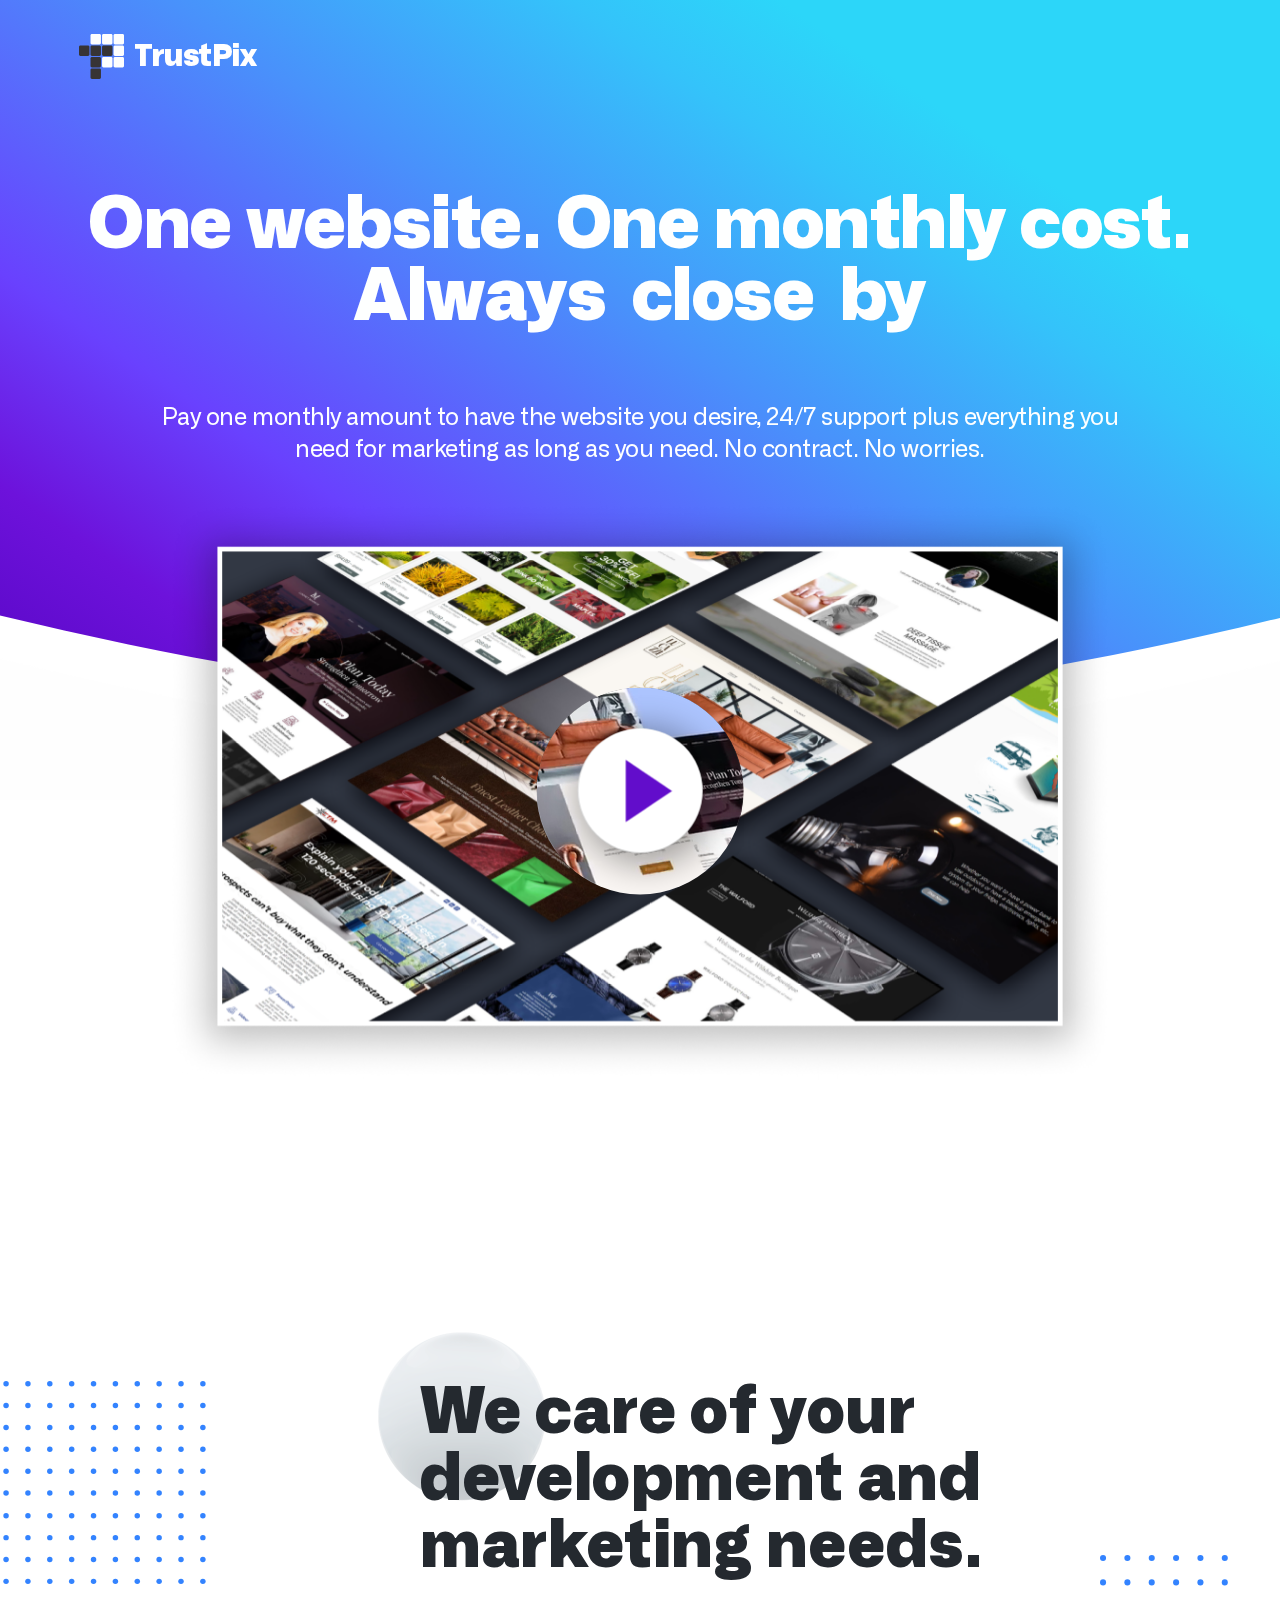
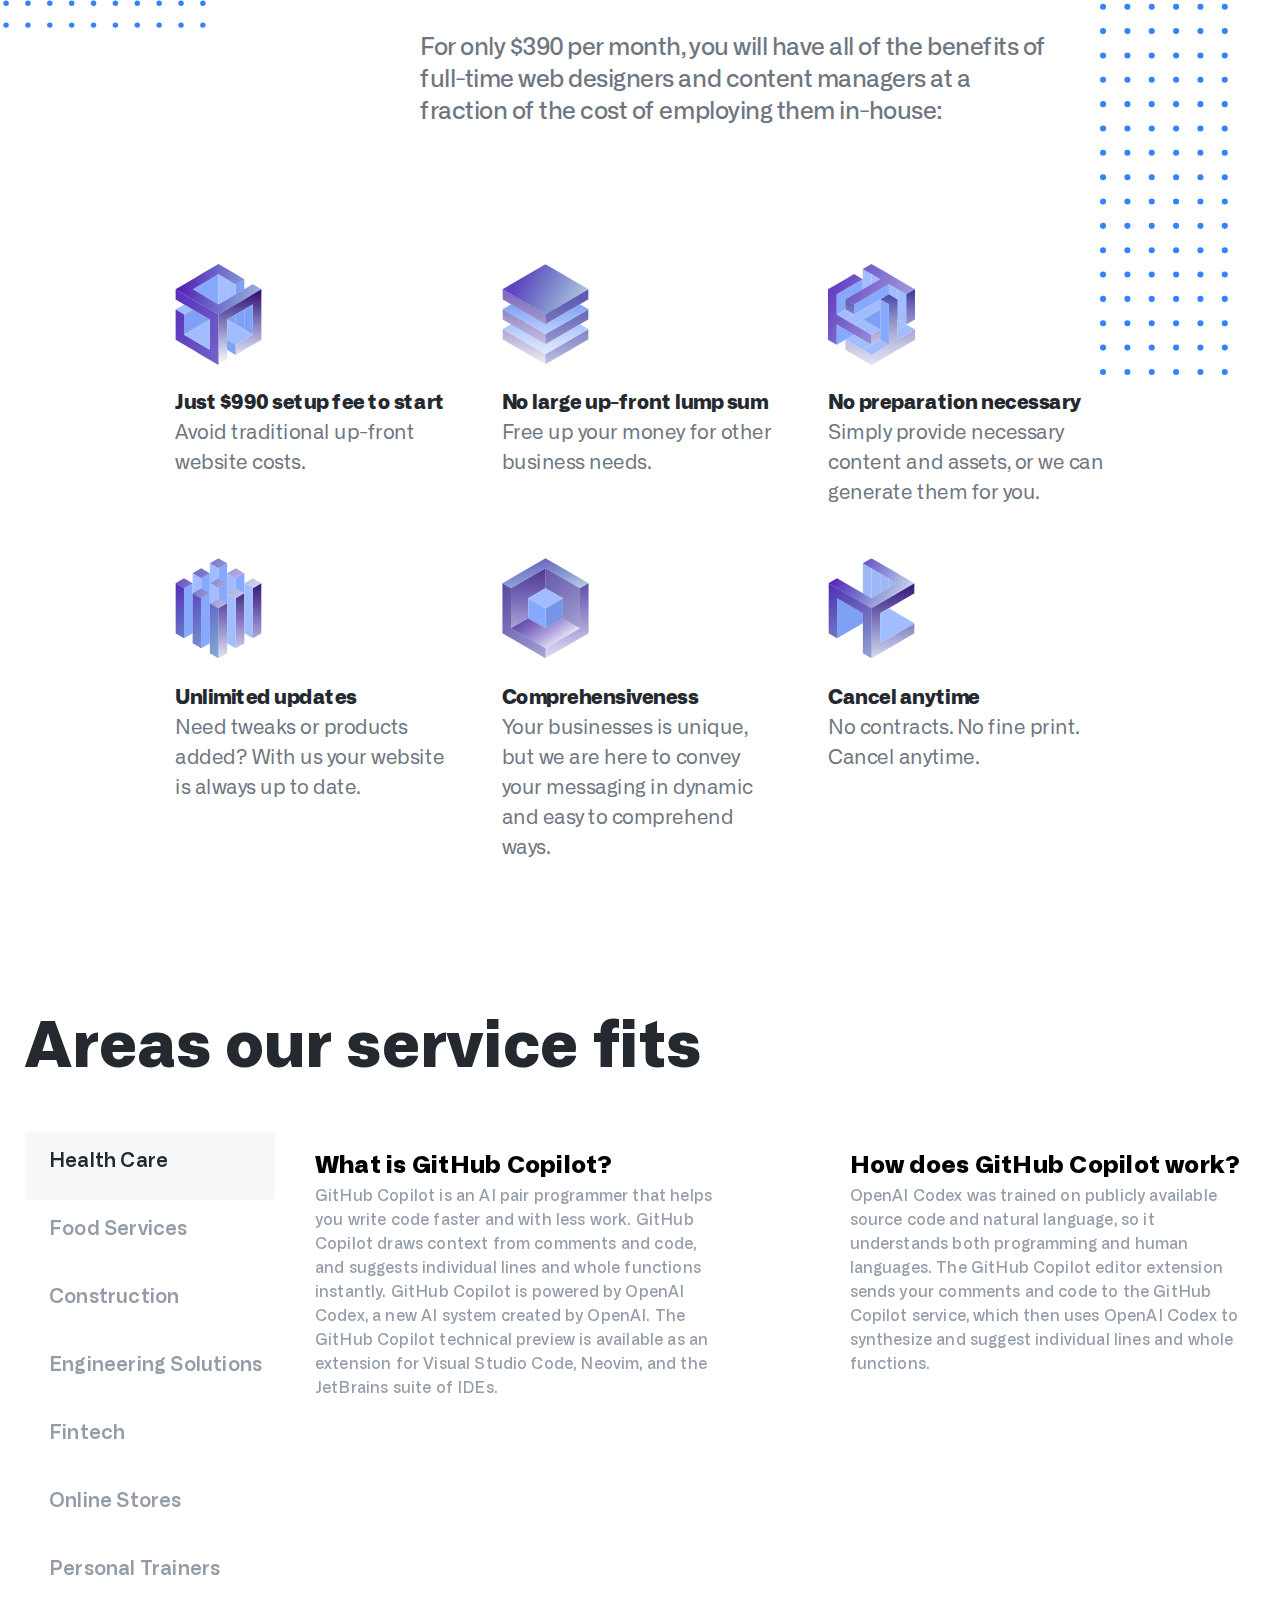
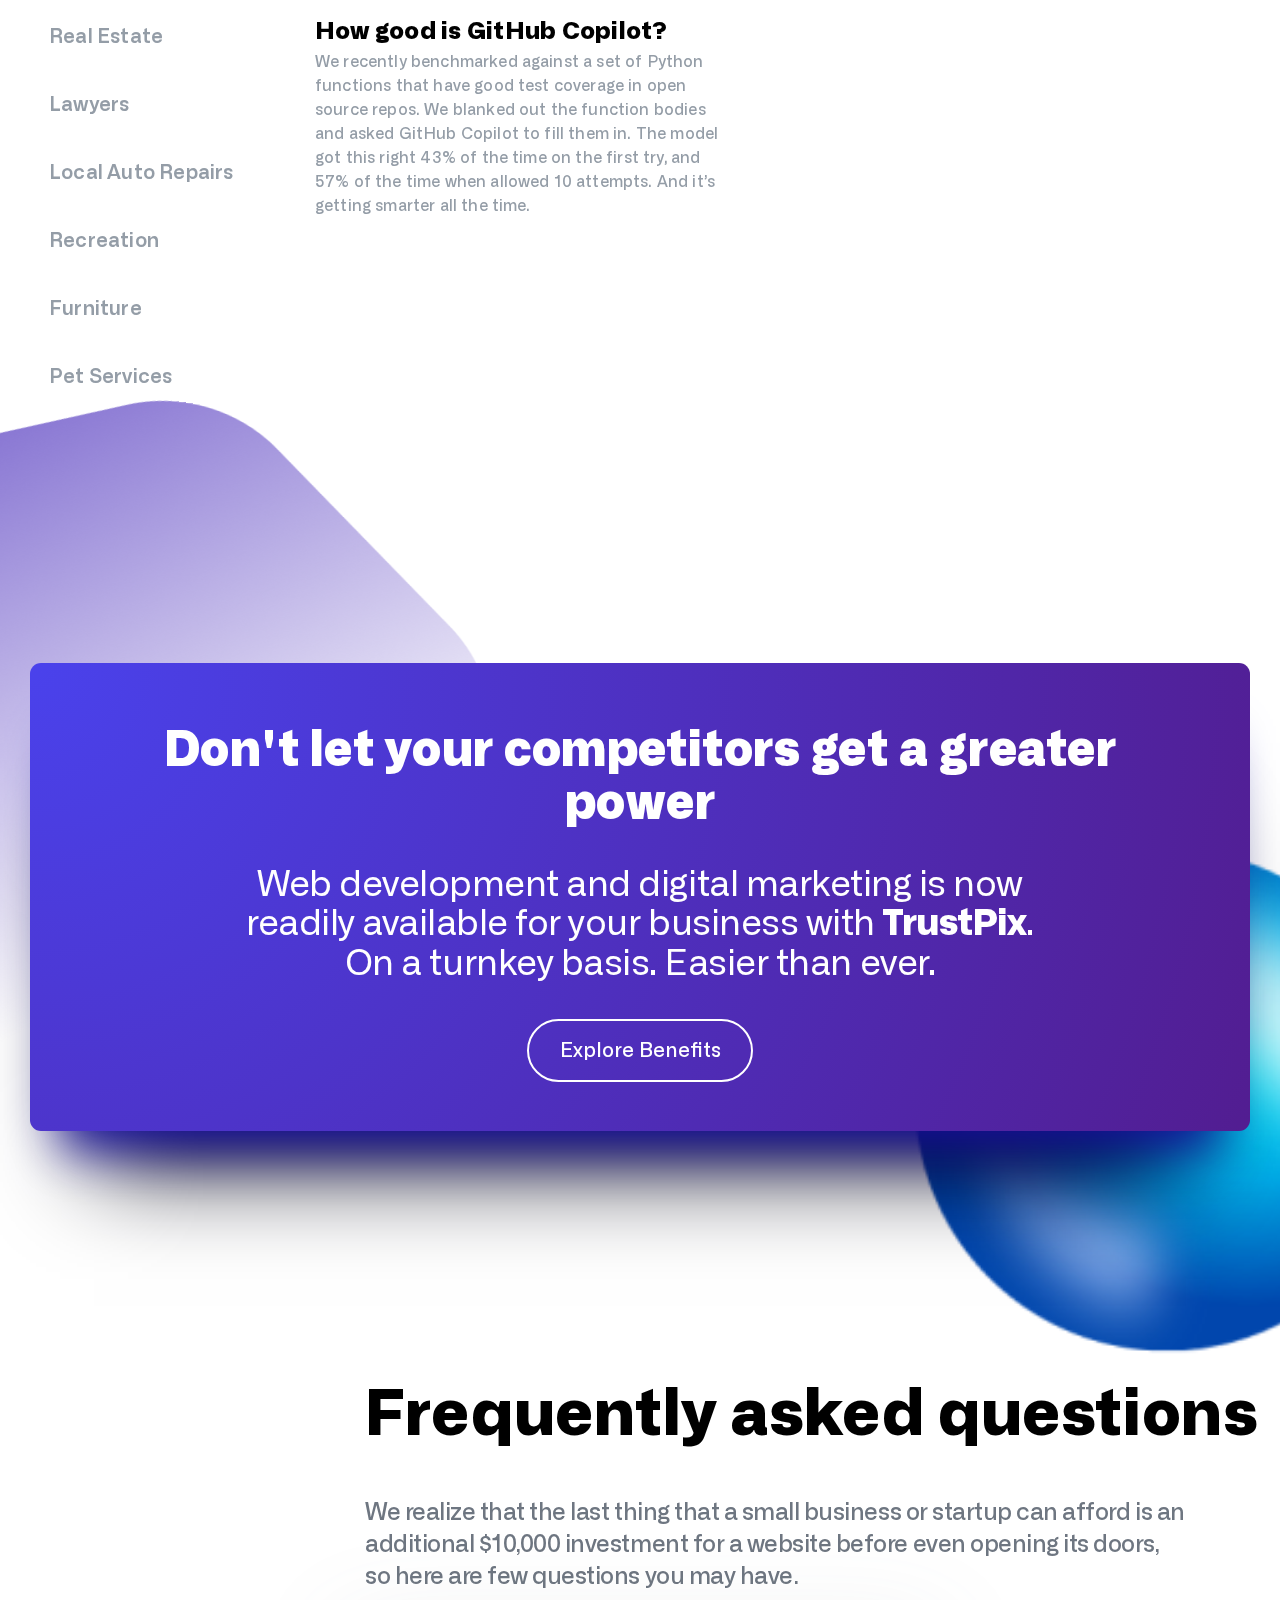
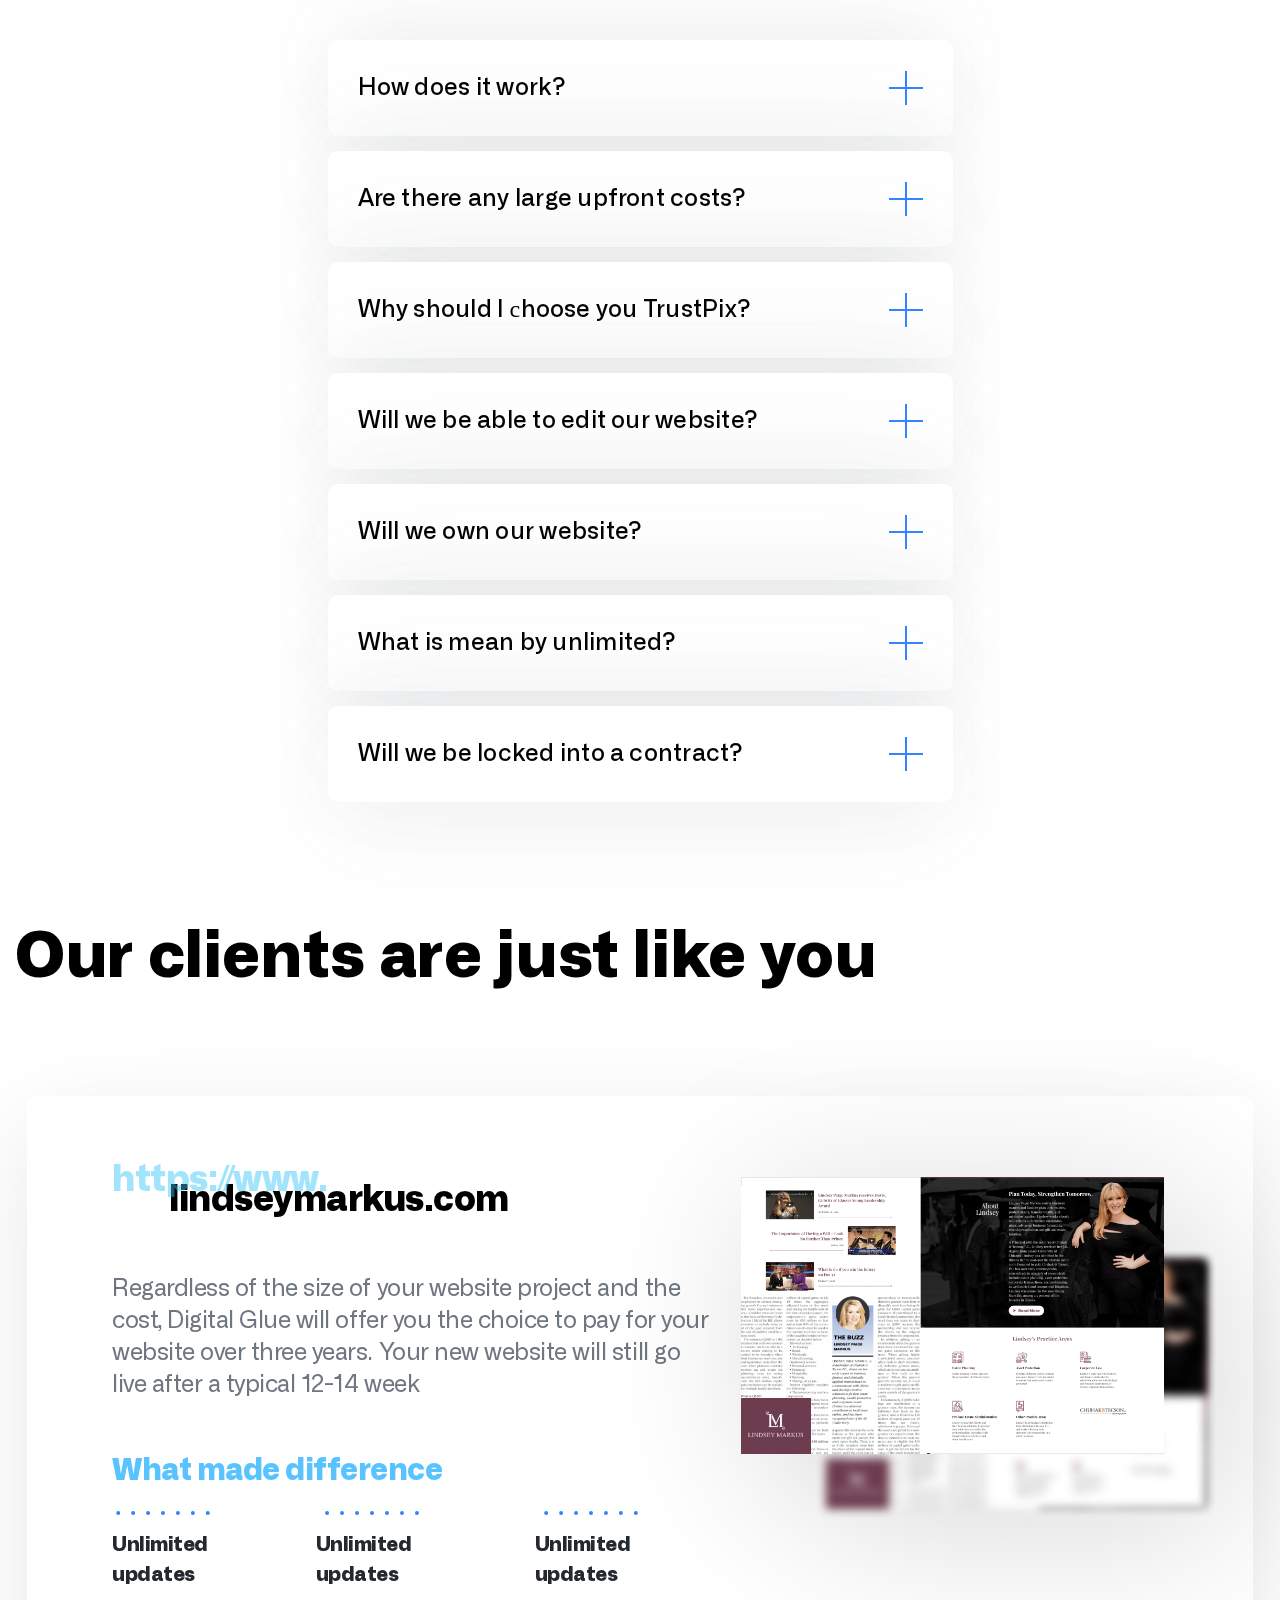
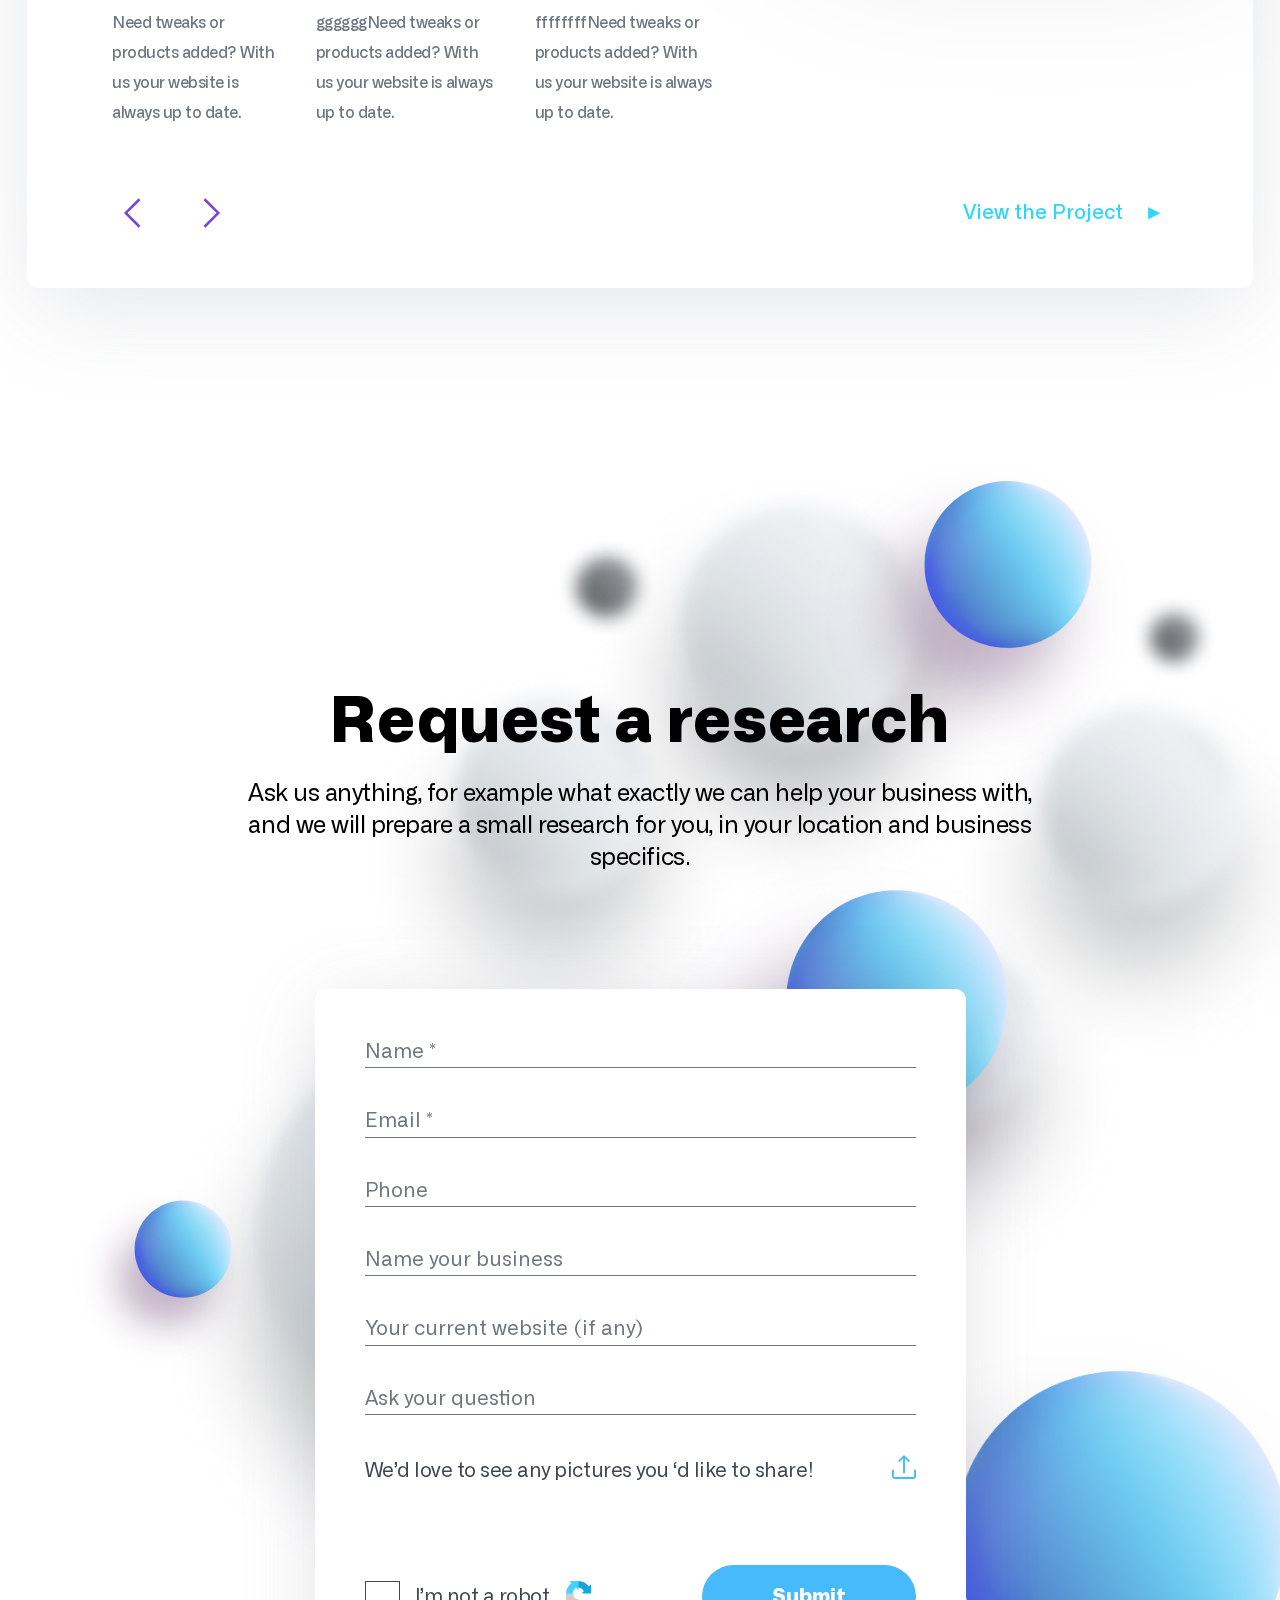
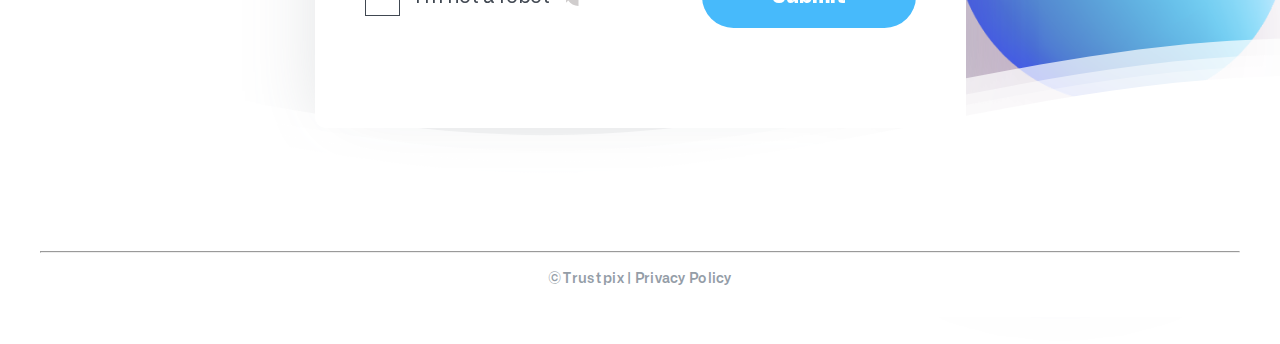
==== commit 602ddc79: "comment" ====
--- a/index.html
+++ b/index.html
@@ -11,2763 +11,2834 @@
     />
     <link rel="stylesheet" href="./css/main.min.css" />
   </head>
-  <body>
-    <header class="page-header">
-      <div class="page-header__container">
-        <div class="page-header__main-contain">
-          <a href="./index.html" class="logo_head">
-            <svg class="logo__icon" width="45" height="45">
-              <path
-                xmlns="http://www.w3.org/2000/svg"
-                fill="#373435"
-                d="M9.02159 11.5289H1.39342C0.623856 11.5289 0 12.1528 0 12.9224V20.5505C0 21.3201 0.623856 21.9439 1.39342 21.9439H9.02159C9.79115 21.9439 10.415 21.3201 10.415 20.5505V12.9224C10.415 12.1528 9.79115 11.5289 9.02159 11.5289Z"
-              />
-              <path
-                xmlns="http://www.w3.org/2000/svg"
-                fill="#FEFEFE"
-                d="M20.5484 0H12.9203C12.1507 0 11.5269 0.623856 11.5269 1.39342V9.02159C11.5269 9.79115 12.1507 10.415 12.9203 10.415H20.5484C21.318 10.415 21.9419 9.79115 21.9419 9.02159V1.39342C21.9419 0.623856 21.318 0 20.5484 0Z"
-              />
-              <path
-                xmlns="http://www.w3.org/2000/svg"
-                fill="#373435"
-                d="M20.5484 11.5289H12.9203C12.1507 11.5289 11.5269 12.1528 11.5269 12.9224V20.5505C11.5269 21.3201 12.1507 21.9439 12.9203 21.9439H20.5484C21.318 21.9439 21.9419 21.3201 21.9419 20.5505V12.9224C21.9419 12.1528 21.318 11.5289 20.5484 11.5289Z"
-              />
-              <path
-                xmlns="http://www.w3.org/2000/svg"
-                fill="#373435"
-                d="M20.5484 23.056H12.9203C12.1507 23.056 11.5269 23.6799 11.5269 24.4495V32.0776C11.5269 32.8472 12.1507 33.471 12.9203 33.471H20.5484C21.318 33.471 21.9419 32.8472 21.9419 32.0776V24.4495C21.9419 23.6799 21.318 23.056 20.5484 23.056Z"
-              />
-              <path
-                xmlns="http://www.w3.org/2000/svg"
-                fill="#373435"
-                d="M20.5484 34.585H12.9203C12.1507 34.585 11.5269 35.2088 11.5269 35.9784V43.6065C11.5269 44.3761 12.1507 45 12.9203 45H20.5484C21.318 45 21.9419 44.3761 21.9419 43.6065V35.9784C21.9419 35.2088 21.318 34.585 20.5484 34.585Z"
-              />
-              <path
-                xmlns="http://www.w3.org/2000/svg"
-                fill="#FEFEFE"
-                d="M32.0777 0H24.4496C23.68 0 23.0562 0.623856 23.0562 1.39342V9.02159C23.0562 9.79115 23.68 10.415 24.4496 10.415H32.0777C32.8473 10.415 33.4712 9.79115 33.4712 9.02159V1.39342C33.4712 0.623856 32.8473 0 32.0777 0Z"
-              />
-              <path
-                xmlns="http://www.w3.org/2000/svg"
-                fill="#373435"
-                d="M32.0777 11.5289H24.4496C23.68 11.5289 23.0562 12.1528 23.0562 12.9224V20.5505C23.0562 21.3201 23.68 21.9439 24.4496 21.9439H32.0777C32.8473 21.9439 33.4712 21.3201 33.4712 20.5505V12.9224C33.4712 12.1528 32.8473 11.5289 32.0777 11.5289Z"
-              />
-              <path
-                xmlns="http://www.w3.org/2000/svg"
-                fill="#FEFEFE"
-                d="M32.0777 23.056H24.4496C23.68 23.056 23.0562 23.6799 23.0562 24.4495V32.0776C23.0562 32.8472 23.68 33.471 24.4496 33.471H32.0777C32.8473 33.471 33.4712 32.8472 33.4712 32.0776V24.4495C33.4712 23.6799 32.8473 23.056 32.0777 23.056Z"
-              />
-              <path
-                xmlns="http://www.w3.org/2000/svg"
-                fill="#FEFEFE"
-                d="M43.6065 0H35.9784C35.2088 0 34.585 0.623856 34.585 1.39342V9.02159C34.585 9.79115 35.2088 10.415 35.9784 10.415H43.6065C44.3761 10.415 45 9.79115 45 9.02159V1.39342C45 0.623856 44.3761 0 43.6065 0Z"
-              />
-              <path
-                xmlns="http://www.w3.org/2000/svg"
-                fill="#FEFEFE"
-                d="M43.6065 11.5289H35.9784C35.2088 11.5289 34.585 12.1528 34.585 12.9224V20.5505C34.585 21.3201 35.2088 21.9439 35.9784 21.9439H43.6065C44.3761 21.9439 45 21.3201 45 20.5505V12.9224C45 12.1528 44.3761 11.5289 43.6065 11.5289Z"
-              />
-              <path
-                xmlns="http://www.w3.org/2000/svg"
-                fill="#FEFEFE"
-                d="M43.6065 23.056H35.9784C35.2088 23.056 34.585 23.6799 34.585 24.4495V32.0776C34.585 32.8472 35.2088 33.471 35.9784 33.471H43.6065C44.3761 33.471 45 32.8472 45 32.0776V24.4495C45 23.6799 44.3761 23.056 43.6065 23.056Z"
-              />
-            </svg>
-            TrustPix
-          </a>
+  <body translate="no">
+    <!-- <div data-scroll-container> -->
+      <header class="page-header">
+        <div class="page-header__container">
+          <div class="page-header__main-contain">
+            <a href="./index.html" class="logo_head">
+              <svg class="logo__icon" width="45" height="45">
+                <path
+                  xmlns="http://www.w3.org/2000/svg"
+                  fill="#373435"
+                  d="M9.02159 11.5289H1.39342C0.623856 11.5289 0 12.1528 0 12.9224V20.5505C0 21.3201 0.623856 21.9439 1.39342 21.9439H9.02159C9.79115 21.9439 10.415 21.3201 10.415 20.5505V12.9224C10.415 12.1528 9.79115 11.5289 9.02159 11.5289Z"
+                />
+                <path
+                  xmlns="http://www.w3.org/2000/svg"
+                  fill="#FEFEFE"
+                  d="M20.5484 0H12.9203C12.1507 0 11.5269 0.623856 11.5269 1.39342V9.02159C11.5269 9.79115 12.1507 10.415 12.9203 10.415H20.5484C21.318 10.415 21.9419 9.79115 21.9419 9.02159V1.39342C21.9419 0.623856 21.318 0 20.5484 0Z"
+                />
+                <path
+                  xmlns="http://www.w3.org/2000/svg"
+                  fill="#373435"
+                  d="M20.5484 11.5289H12.9203C12.1507 11.5289 11.5269 12.1528 11.5269 12.9224V20.5505C11.5269 21.3201 12.1507 21.9439 12.9203 21.9439H20.5484C21.318 21.9439 21.9419 21.3201 21.9419 20.5505V12.9224C21.9419 12.1528 21.318 11.5289 20.5484 11.5289Z"
+                />
+                <path
+                  xmlns="http://www.w3.org/2000/svg"
+                  fill="#373435"
+                  d="M20.5484 23.056H12.9203C12.1507 23.056 11.5269 23.6799 11.5269 24.4495V32.0776C11.5269 32.8472 12.1507 33.471 12.9203 33.471H20.5484C21.318 33.471 21.9419 32.8472 21.9419 32.0776V24.4495C21.9419 23.6799 21.318 23.056 20.5484 23.056Z"
+                />
+                <path
+                  xmlns="http://www.w3.org/2000/svg"
+                  fill="#373435"
+                  d="M20.5484 34.585H12.9203C12.1507 34.585 11.5269 35.2088 11.5269 35.9784V43.6065C11.5269 44.3761 12.1507 45 12.9203 45H20.5484C21.318 45 21.9419 44.3761 21.9419 43.6065V35.9784C21.9419 35.2088 21.318 34.585 20.5484 34.585Z"
+                />
+                <path
+                  xmlns="http://www.w3.org/2000/svg"
+                  fill="#FEFEFE"
+                  d="M32.0777 0H24.4496C23.68 0 23.0562 0.623856 23.0562 1.39342V9.02159C23.0562 9.79115 23.68 10.415 24.4496 10.415H32.0777C32.8473 10.415 33.4712 9.79115 33.4712 9.02159V1.39342C33.4712 0.623856 32.8473 0 32.0777 0Z"
+                />
+                <path
+                  xmlns="http://www.w3.org/2000/svg"
+                  fill="#373435"
+                  d="M32.0777 11.5289H24.4496C23.68 11.5289 23.0562 12.1528 23.0562 12.9224V20.5505C23.0562 21.3201 23.68 21.9439 24.4496 21.9439H32.0777C32.8473 21.9439 33.4712 21.3201 33.4712 20.5505V12.9224C33.4712 12.1528 32.8473 11.5289 32.0777 11.5289Z"
+                />
+                <path
+                  xmlns="http://www.w3.org/2000/svg"
+                  fill="#FEFEFE"
+                  d="M32.0777 23.056H24.4496C23.68 23.056 23.0562 23.6799 23.0562 24.4495V32.0776C23.0562 32.8472 23.68 33.471 24.4496 33.471H32.0777C32.8473 33.471 33.4712 32.8472 33.4712 32.0776V24.4495C33.4712 23.6799 32.8473 23.056 32.0777 23.056Z"
+                />
+                <path
+                  xmlns="http://www.w3.org/2000/svg"
+                  fill="#FEFEFE"
+                  d="M43.6065 0H35.9784C35.2088 0 34.585 0.623856 34.585 1.39342V9.02159C34.585 9.79115 35.2088 10.415 35.9784 10.415H43.6065C44.3761 10.415 45 9.79115 45 9.02159V1.39342C45 0.623856 44.3761 0 43.6065 0Z"
+                />
+                <path
+                  xmlns="http://www.w3.org/2000/svg"
+                  fill="#FEFEFE"
+                  d="M43.6065 11.5289H35.9784C35.2088 11.5289 34.585 12.1528 34.585 12.9224V20.5505C34.585 21.3201 35.2088 21.9439 35.9784 21.9439H43.6065C44.3761 21.9439 45 21.3201 45 20.5505V12.9224C45 12.1528 44.3761 11.5289 43.6065 11.5289Z"
+                />
+                <path
+                  xmlns="http://www.w3.org/2000/svg"
+                  fill="#FEFEFE"
+                  d="M43.6065 23.056H35.9784C35.2088 23.056 34.585 23.6799 34.585 24.4495V32.0776C34.585 32.8472 35.2088 33.471 35.9784 33.471H43.6065C44.3761 33.471 45 32.8472 45 32.0776V24.4495C45 23.6799 44.3761 23.056 43.6065 23.056Z"
+                />
+              </svg>
+              TrustPix
+            </a>
 
-          <div class="rotating-text">
-            <h1 class="page-header__title">One website. One monthly cost.</h1>
-            <p>
-              <span class="word">The whole nine yards</span>
-              <span class="word">Always close by</span>
-              <span class="word">Smart, efficient and clean</span>
+            <div class="rotating-text">
+              <h1 class="page-header__title">One website. One monthly cost.</h1>
+              <p>
+                <span class="word">The whole nine yards</span>
+                <span class="word">Always close by</span>
+                <span class="word">Smart, efficient and clean</span>
+              </p>
+            </div>
+            <p class="page-header__text">
+              Pay one monthly amount to have the website you desire, 24/7
+              support plus everything you need for marketing as long as you
+              need. No contract. No worries.
             </p>
           </div>
-          <p class="page-header__text">
-            Pay one monthly amount to have the website you desire, 24/7 support
-            plus everything you need for marketing as long as you need. No
-            contract. No worries.
-          </p>
         </div>
-      </div>
-    </header>
+      </header>
 
-    <main>
-      <section class="description" data-speed="140">
-       
-        <div class="loading illustration layers js-pral" data-speed="70">
-          <div class="illustr">
-            <img
-              class="pleyer_img"
-              src="./images/video1.png"
-              alt="video"
-              width="888"
-              height="503"
-            />
-            <div class="marginator">
-             
-              <img class="btnImg" src="./images/btnPlay.png" alt="" />
-              <div class="over_play" onclick="openVideo()"></div>
-              <div class="p-wrapper">
-                <div class="layer layer--overlay"></div>
-                <div class="preview">
-                  <video
-                    id="preview-video"
-                    class="preview__video"
-                    src="./video/play.m4v"
-                    autoplay
-                    loop
-                    muted
-                  ></video>
-                  <!-- <div class="bg_play"></div> -->
-                  <div class="preview__inner">
-                    <a class="player">
-                      <div class="item">
-                        <span class="item__play"> </span>
-                      </div>
-                    </a>
+      <main>
+        <section class="description">
+          <div class="layer__bg-img"></div>
+          <div class="loading illustration " >
+            <div class="illustr layers js-pral" data-speed="140">
+              <img
+                class="pleyer_img"
+                src="./images/video1.png"
+                alt="video"
+                width="888"
+                height="503"
+              />
+              <div class="marginator">
+                <img class="btnImg" src="./images/btnPlay.png" alt="" />
+                <div class="over_play" onclick="openVideo()"></div>
+                <div class="p-wrapper">
+                  <div class="layer layer--overlay"></div>
+                  <div class="preview">
+                    <video
+                      id="preview-video"
+                      class="preview__video"
+                      src="./video/play.m4v"
+                      autoplay
+                      loop
+                      muted
+                    ></video>
+                    <!-- <div class="bg_play"></div> -->
+                    <div class="preview__inner">
+                      <a class="player">
+                        <div class="item">
+                          <span class="item__play"> </span>
+                        </div>
+                      </a>
+                    </div>
                   </div>
                 </div>
               </div>
             </div>
           </div>
-        </div>
-        <div class="layer__bg-img"></div>
-
-        <div class="desc-bg">
-          <div class="description__container">
-            <div class="description__first">
-              <img
-                class="description__point-first .js-pral"
-                src="./images/points2.svg"
-                alt=""
-                width="420"
-                height="247"
-              />
-              <!-- <svg class="description__point-first" width="16px" height="12px">
+          <div class="desc-bg " >
+           
+            <div class="description__container">
+              <div class="description__first">
+                <img
+                  class="description__point-first .js-pral"
+                  src="./images/points2.svg"
+                  alt=""
+                  width="420"
+                  height="247"
+                />
+                <!-- <svg class="description__point-first" width="16px" height="12px">
                  <use href="./images/points1.svg"></use>
                 </svg> -->
-              <div class="description__text-contain">
-                <h2 class="description__title">
-                  We care of your development and marketing needs.
-                </h2>
-                <p class="description__text">
-                  For only $390 per month, you will have all of the benefits of
-                  full-time web designers and content managers at a fraction of
-                  the cost of employing them in-house:
-                </p>
+                <div class="description__text-contain">
+                  <h2 class="description__title">
+                    We care of your development and marketing needs.
+                  </h2>
+                  <p class="description__text">
+                    For only $390 per month, you will have all of the benefits
+                    of full-time web designers and content managers at a
+                    fraction of the cost of employing them in-house:
+                  </p>
+                </div>
+                <img
+                  class="description__point-sec .js-pral-points"
+                  src="./images/points1.svg"
+                  alt=""
+                />
+                <!-- <svg class="description__point-sec"></svg> -->
               </div>
-              <img
-                class="description__point-sec .js-pral-points"
-                src="./images/points1.svg"
-                alt=""
-              />
-              <!-- <svg class="description__point-sec"></svg> -->
-            </div>
-            <div class="description__list-contain">
-              <ul class="description__list">
-                <li class="description__item">
-                  <svg
-                    class="description__item__picture"
-                    width="90"
-                    height="106"
-                    viewBox="0 0 90 106"
-                    fill="none"
-                    xmlns="http://www.w3.org/2000/svg"
-                  >
-                    <path
-                      d="M17.9824 79.4772L8.99121 74.1727L17.9824 68.8682L26.9736 63.5637L35.9648 58.2593L26.9736 63.5637L17.9824 68.8682L8.99121 74.1727V84.7817V74.1727L17.9824 79.4772Z"
-                      fill="#1E1E1E"
-                    />
-                    <path
-                      d="M26.4447 84.5123L25.9158 84.1527L17.9824 79.4775V90.0865V79.4775L26.4447 84.5123Z"
-                      fill="#1E1E1E"
-                    />
-                    <path
-                      d="M35.9648 90.0865L26.9736 84.782V95.3909V84.782L35.9648 90.0865Z"
-                      fill="#1E1E1E"
-                    />
-                    <path
-                      d="M8.99121 74.173L17.9824 68.8685L26.9736 63.564L35.9648 58.2595L26.9736 52.9551L17.9824 47.7405L8.99121 52.9551V63.564V74.173Z"
-                      fill="#7EA0F5"
-                    />
-                    <path
-                      d="M63.0264 31.8272L72.0175 26.5227L63.0264 31.8272Z"
-                      fill="#1E1E1E"
-                    />
-                    <path
-                      d="M90.0001 37.1314L90.0001 26.3918L81.0089 31.8269L72.0178 37.1314L63.0266 42.4358L54.0354 47.7403L44.9561 52.9549V63.5638V74.1728V84.7818V95.3907V106L54.0354 100.695V90.0862V79.4773V68.8683V58.2594L63.0266 52.9549L72.0178 47.7403L81.0089 42.4358V52.9549V63.5638V74.1728L72.0178 79.4773L63.0266 84.7818V95.3907L72.0178 90.0862L81.0089 84.7818L90.0001 79.4773V68.8683V58.2594V47.7403V37.1314Z"
-                      fill="url(#paint0_linear_220_1716)"
-                    />
-                    <path
-                      d="M44.9561 10.6089L54.0354 15.9134L44.9561 10.6089L54.0354 5.30444L44.9561 10.6089Z"
-                      fill="#1E1E1E"
-                    />
-                    <path
-                      d="M17.9824 26.5223L26.9736 31.8268L35.9648 37.1313L44.956 42.4358V31.8268V21.2178V10.6089L35.9648 15.9134L26.9736 21.2178L17.9824 26.5223Z"
-                      fill="#5081FC"
-                      fill-opacity="0.69"
-                    />
-                    <path
-                      d="M17.9824 26.5227L8.99121 31.8272V42.4361V31.8272L17.9824 37.1317L8.99121 31.8272L17.9824 26.5227Z"
-                      fill="#1E1E1E"
-                    />
-                    <path
-                      d="M54.0352 26.5223V15.9134L63.0263 21.2178L54.0352 15.9134L63.0263 10.6089L54.0352 15.9134V26.5223Z"
-                      fill="#1E1E1E"
-                    />
-                    <path
-                      d="M26.9736 31.8267L17.9824 37.1311V47.7401V37.1311L26.9736 42.4356L17.9824 37.1311L26.9736 31.8267Z"
-                      fill="#1E1E1E"
-                    />
-                    <path
-                      d="M63.0264 31.8273L72.0175 26.5228V15.9138L63.0264 21.2183V31.8273Z"
-                      fill="#7EA0F5"
-                    />
-                    <path
-                      d="M35.9648 37.1311L26.9736 42.4356V52.9546V42.4356L35.9648 47.7401L26.9736 42.4356L35.9648 37.1311Z"
-                      fill="#1E1E1E"
-                    />
-                    <path
-                      d="M44.956 42.4355L35.9648 47.74V58.2591V47.74L44.956 52.9546L35.9648 47.74L44.956 42.4355Z"
-                      fill="#1E1E1E"
-                    />
-                    <path
-                      d="M63.0263 84.782L54.0352 79.4775V90.0865L63.0263 95.391V84.782Z"
-                      fill="#7EA0F5"
-                    />
-                    <path
-                      d="M63.0263 52.9548L54.0352 58.2593L63.0263 63.5638V52.9548Z"
-                      fill="#7EA0F5"
-                    />
-                    <path
-                      d="M72.0176 68.868L81.0088 74.1725V63.5635V52.9546V42.4355L72.0176 47.74V58.2591V68.868Z"
-                      fill="#7EA0F5"
-                    />
-                    <path
-                      d="M72.0175 68.8685V58.2595V47.7405L63.0264 52.9551V63.564L72.0175 68.8685Z"
-                      fill="#7EA0F5"
-                    />
-                    <path
-                      d="M54.0352 37.1317L63.0263 31.8273V21.2183L54.0352 15.9138V26.5228V37.1317Z"
-                      fill="#A3BDFF"
-                    />
-                    <path
-                      d="M44.9561 21.2178V31.8268V42.4358L54.0354 37.1313V26.5223V15.9134L44.9561 10.6089V21.2178Z"
-                      fill="#A3BDFF"
-                    />
-                    <path
-                      d="M17.9824 47.74L8.99118 42.4355L0 47.74L8.99118 52.9546L17.9824 47.74Z"
-                      fill="#A2BDFF"
-                    />
-                    <path
-                      d="M81.0088 74.1731L72.0176 79.4776L81.0088 74.1731Z"
-                      fill="#5E5E5E"
-                    />
-                    <path
-                      d="M72.0175 79.4775L63.0264 84.782L72.0175 79.4775Z"
-                      fill="#5E5E5E"
-                    />
-                    <path
-                      fill-rule="evenodd"
-                      clip-rule="evenodd"
-                      d="M44.9559 63.5639V74.1729V84.7818V95.3908V106L35.9647 100.695L26.9736 95.3908V84.7818L35.9647 90.0863V79.9269V79.837V79.7471V79.4773V73.5435V68.8684V58.2594L26.9736 52.9549L17.9824 47.7404L8.99118 42.4359L0 37.1314V26.5225L8.99118 31.8269L17.9824 37.1314L26.9736 42.4359L35.9647 47.7404L44.9559 52.9549V63.5639ZM8.99118 52.9553V63.5643V74.1732V84.7822L0 79.4777V68.8687V58.2598V47.7407L8.99118 52.9553ZM8.99121 74.1728L17.9823 79.4772L17.9824 79.4773L26.4446 84.512L26.9735 84.7817V95.3907L17.9824 90.0862L17.9823 90.0862L8.99121 84.7818V74.1728Z"
-                      fill="url(#paint1_linear_220_1716)"
-                    />
-                    <path
-                      d="M44.956 10.6089L35.9648 15.9134L44.956 10.6089Z"
-                      fill="#5E5E5E"
-                    />
-                    <path
-                      d="M35.9648 15.9138L26.9736 21.2183L35.9648 15.9138Z"
-                      fill="#5E5E5E"
-                    />
-                    <path
-                      d="M26.9736 21.2183L17.9824 26.5227L26.9736 21.2183Z"
-                      fill="#5E5E5E"
-                    />
-                    <path
-                      d="M17.9824 26.5227L8.99121 31.8272L17.9824 26.5227Z"
-                      fill="#5E5E5E"
-                    />
-                    <path
-                      d="M81.0088 31.8267L72.0176 37.1311L81.0088 31.8267Z"
-                      fill="#5E5E5E"
-                    />
-                    <path
-                      d="M72.0175 37.1311L63.0264 42.4356L72.0175 37.1311Z"
-                      fill="#5E5E5E"
-                    />
-                    <path
-                      d="M63.0263 42.4355L54.0352 47.74L63.0263 42.4355Z"
-                      fill="#5E5E5E"
-                    />
-                    <path
-                      d="M54.0354 47.7405L44.9561 52.9551L54.0354 47.7405Z"
-                      fill="#5E5E5E"
-                    />
-                    <path
-                      fill-rule="evenodd"
-                      clip-rule="evenodd"
-                      d="M17.9827 26.5222L26.9736 21.2179L35.9647 15.9134L44.9559 10.609L54.0353 15.9134L54.0353 15.9134L63.0265 21.2178L72.0176 15.9134L63.0265 10.6089L54.0353 5.30448L44.9559 0L35.9647 5.30448L26.9736 10.609L17.9824 15.9134L8.99118 21.2179L0 26.5224L8.99118 31.8269L8.99152 31.8267L17.9824 37.131L26.9736 42.4354L35.9648 47.7399L44.9559 52.9545L54.0353 47.8075L71.9576 37.2076L81.0849 31.7994L90 26.3913L80.9207 21.1276L71.9295 26.4321L63.0265 31.8265L54.0353 37.131L44.9559 42.4354L35.9648 37.131L26.9736 31.8265L17.9827 26.5222Z"
-                      fill="url(#paint2_linear_220_1716)"
-                    />
-                    <path
-                      d="M17.9824 68.8682L8.99121 74.1727L17.9824 79.4772L25.9158 84.1523L26.4447 84.5119L26.9736 84.7817L35.9648 90.0861V79.9267V79.8368V79.7469V79.4772V73.5434V68.8682V58.2593L26.9736 63.5637L17.9824 68.8682Z"
-                      fill="#A2BDFF"
-                    />
-                    <path
-                      d="M72.0175 79.4772L81.0087 74.1727L72.0175 68.8682L63.0263 63.5637L54.0352 58.2593V68.8682V79.4772L63.0263 84.7817L72.0175 79.4772Z"
-                      fill="#A2BDFF"
-                    />
-                    <defs>
-                      <linearGradient
-                        id="paint0_linear_220_1716"
-                        x1="67.4781"
-                        y1="26.3918"
-                        x2="67.4781"
-                        y2="106"
-                        gradientUnits="userSpaceOnUse"
-                      >
-                        <stop stop-color="#30056C" />
-                        <stop
-                          offset="1"
-                          stop-color="#0320A0"
-                          stop-opacity="0"
-                        />
-                      </linearGradient>
-                      <linearGradient
-                        id="paint1_linear_220_1716"
-                        x1="-17.069"
-                        y1="43.0296"
-                        x2="121.753"
-                        y2="107.604"
-                        gradientUnits="userSpaceOnUse"
-                      >
-                        <stop stop-color="#5628BA" />
-                        <stop offset="1" stop-color="#8898D6" />
-                      </linearGradient>
-                      <linearGradient
-                        id="paint2_linear_220_1716"
-                        x1="-8.27587"
-                        y1="26.2374"
-                        x2="111.275"
-                        y2="43.0718"
-                        gradientUnits="userSpaceOnUse"
-                      >
-                        <stop stop-color="#4E05B2" />
-                        <stop
-                          offset="1"
-                          stop-color="#0558B2"
-                          stop-opacity="0.29"
-                        />
-                      </linearGradient>
-                    </defs>
-                  </svg>
-
-                  <h3 class="description__item__title">
-                    Just $990 setup fee to start
-                  </h3>
-                  <p class="description__item__text">
-                    Avoid traditional up-front website costs.
-                  </p>
-                </li>
-                <li class="description__item">
-                  <svg
-                    class="description__item__picture"
-                    width="87"
-                    height="102"
-                    viewBox="0 0 87 102"
-                    fill="none"
-                    xmlns="http://www.w3.org/2000/svg"
-                  >
-                    <g clip-path="url(#clip0_220_2040)">
-                      <path
-                        d="M17.3829 76.0504L8.69141 70.9961V81.1047V70.9961L17.3829 76.0504Z"
+              <div class="description__list-contain">
+                <ul class="description__list">
+                  <li class="description__item">
+                    <svg
+                      class="description__item__picture"
+                      width="90"
+                      height="106"
+                      viewBox="0 0 90 106"
+                      fill="none"
+                      xmlns="http://www.w3.org/2000/svg"
+                    >
+                      <path
+                        d="M17.9824 79.4772L8.99121 74.1727L17.9824 68.8682L26.9736 63.5637L35.9648 58.2593L26.9736 63.5637L17.9824 68.8682L8.99121 74.1727V84.7817V74.1727L17.9824 79.4772Z"
                         fill="#1E1E1E"
                       />
                       <path
-                        d="M26.0743 81.1047L17.3828 76.0504V86.159V76.0504L26.0743 81.1047Z"
+                        d="M26.4447 84.5123L25.9158 84.1527L17.9824 79.4775V90.0865V79.4775L26.4447 84.5123Z"
                         fill="#1E1E1E"
                       />
                       <path
-                        d="M34.2544 85.9019L33.7432 85.5592L26.0742 81.1046V91.2132V81.1046L34.2544 85.9019Z"
+                        d="M35.9648 90.0865L26.9736 84.782V95.3909V84.782L35.9648 90.0865Z"
                         fill="#1E1E1E"
                       />
                       <path
-                        d="M43.4576 91.2132L34.7661 86.1589V96.2675V86.1589L43.4576 91.2132Z"
+                        d="M8.99121 74.173L17.9824 68.8685L26.9736 63.564L35.9648 58.2595L26.9736 52.9551L17.9824 47.7405L8.99121 52.9551V63.564V74.173Z"
+                        fill="#7EA0F5"
+                      />
+                      <path
+                        d="M63.0264 31.8272L72.0175 26.5227L63.0264 31.8272Z"
                         fill="#1E1E1E"
                       />
                       <path
-                        d="M8.69141 50.7789L14.7414 54.3769L8.69141 50.7789V60.8875V50.7789Z"
+                        d="M90.0001 37.1314L90.0001 26.3918L81.0089 31.8269L72.0178 37.1314L63.0266 42.4358L54.0354 47.7403L44.9561 52.9549V63.5638V74.1728V84.7818V95.3907V106L54.0354 100.695V90.0862V79.4773V68.8683V58.2594L63.0266 52.9549L72.0178 47.7403L81.0089 42.4358V52.9549V63.5638V74.1728L72.0178 79.4773L63.0266 84.7818V95.3907L72.0178 90.0862L81.0089 84.7818L90.0001 79.4773V68.8683V58.2594V47.7403V37.1314Z"
+                        fill="url(#paint0_linear_220_1716)"
+                      />
+                      <path
+                        d="M44.9561 10.6089L54.0354 15.9134L44.9561 10.6089L54.0354 5.30444L44.9561 10.6089Z"
                         fill="#1E1E1E"
                       />
                       <path
-                        d="M17.3828 55.8333L23.6884 59.5169L19.6835 57.2039L17.3828 55.8333V65.9418V55.8333Z"
+                        d="M17.9824 26.5223L26.9736 31.8268L35.9648 37.1313L44.956 42.4358V31.8268V21.2178V10.6089L35.9648 15.9134L26.9736 21.2178L17.9824 26.5223Z"
+                        fill="#5081FC"
+                        fill-opacity="0.69"
+                      />
+                      <path
+                        d="M17.9824 26.5227L8.99121 31.8272V42.4361V31.8272L17.9824 37.1317L8.99121 31.8272L17.9824 26.5227Z"
                         fill="#1E1E1E"
                       />
                       <path
-                        d="M26.0742 60.8875L33.7432 65.3421L32.465 64.6567L26.0742 60.8875V70.996V60.8875Z"
+                        d="M54.0352 26.5223V15.9134L63.0263 21.2178L54.0352 15.9134L63.0263 10.6089L54.0352 15.9134V26.5223Z"
                         fill="#1E1E1E"
                       />
                       <path
-                        d="M34.7661 65.9418L43.4576 70.9961L34.7661 65.9418V76.0503V65.9418Z"
+                        d="M26.9736 31.8267L17.9824 37.1311V47.7401V37.1311L26.9736 42.4356L17.9824 37.1311L26.9736 31.8267Z"
                         fill="#1E1E1E"
                       />
                       <path
-                        d="M8.69141 30.6475V40.756V30.6475L15.1674 34.3311L12.6963 32.9604L8.69141 30.6475Z"
+                        d="M63.0264 31.8273L72.0175 26.5228V15.9138L63.0264 21.2183V31.8273Z"
+                        fill="#7EA0F5"
+                      />
+                      <path
+                        d="M35.9648 37.1311L26.9736 42.4356V52.9546V42.4356L35.9648 47.7401L26.9736 42.4356L35.9648 37.1311Z"
                         fill="#1E1E1E"
                       />
                       <path
-                        d="M17.3828 35.7018V45.8103V35.7018L24.3701 39.7281L22.4954 38.6144L17.3828 35.7018Z"
+                        d="M44.956 42.4355L35.9648 47.74V58.2591V47.74L44.956 52.9546L35.9648 47.74L44.956 42.4355Z"
                         fill="#1E1E1E"
                       />
                       <path
-                        d="M26.0742 40.7561V50.779V40.7561L32.5502 44.4397L30.1643 43.0691L26.0742 40.7561Z"
-                        fill="#1E1E1E"
-                      />
-                      <path
-                        d="M34.7661 45.8103V55.8332V45.8103L43.4576 50.7789L34.7661 45.8103Z"
-                        fill="#1E1E1E"
+                        d="M63.0263 84.782L54.0352 79.4775V90.0865L63.0263 95.391V84.782Z"
+                        fill="#7EA0F5"
+                      />
+                      <path
+                        d="M63.0263 52.9548L54.0352 58.2593L63.0263 63.5638V52.9548Z"
+                        fill="#7EA0F5"
+                      />
+                      <path
+                        d="M72.0176 68.868L81.0088 74.1725V63.5635V52.9546V42.4355L72.0176 47.74V58.2591V68.868Z"
+                        fill="#7EA0F5"
+                      />
+                      <path
+                        d="M72.0175 68.8685V58.2595V47.7405L63.0264 52.9551V63.564L72.0175 68.8685Z"
+                        fill="#7EA0F5"
+                      />
+                      <path
+                        d="M54.0352 37.1317L63.0263 31.8273V21.2183L54.0352 15.9138V26.5228V37.1317Z"
+                        fill="#A3BDFF"
+                      />
+                      <path
+                        d="M44.9561 21.2178V31.8268V42.4358L54.0354 37.1313V26.5223V15.9134L44.9561 10.6089V21.2178Z"
+                        fill="#A3BDFF"
+                      />
+                      <path
+                        d="M17.9824 47.74L8.99118 42.4355L0 47.74L8.99118 52.9546L17.9824 47.74Z"
+                        fill="#A2BDFF"
+                      />
+                      <path
+                        d="M81.0088 74.1731L72.0176 79.4776L81.0088 74.1731Z"
+                        fill="#5E5E5E"
+                      />
+                      <path
+                        d="M72.0175 79.4775L63.0264 84.782L72.0175 79.4775Z"
+                        fill="#5E5E5E"
                       />
                       <path
                         fill-rule="evenodd"
                         clip-rule="evenodd"
-                        d="M78.3086 30.6474L87.0001 25.5931V35.7017L78.3086 40.756L69.6172 45.8103L60.9257 50.7789L52.2342 55.8332L43.4575 60.8875V50.7789L52.2342 45.8103L60.9257 40.756L69.6172 35.7017L74.0481 33.1317L78.3086 30.6474ZM69.6172 55.8333L60.9257 60.8875L52.2342 65.9418L43.4575 70.9961V81.1047L52.2342 76.0504L60.9257 70.9961L69.6172 65.9418L78.3086 60.8875L87.0001 55.8333V45.8104L78.3086 50.779L69.6172 55.8333ZM69.6172 76.0504L60.9257 81.1047L52.2342 86.159L43.4575 91.2132V101.322L52.2342 96.2675L60.9257 91.2132L69.6172 86.159L78.3086 81.1047L87.0001 76.0504V65.9418L78.3086 70.9961L69.6172 76.0504Z"
-                        fill="url(#paint0_linear_220_2040)"
+                        d="M44.9559 63.5639V74.1729V84.7818V95.3908V106L35.9647 100.695L26.9736 95.3908V84.7818L35.9647 90.0863V79.9269V79.837V79.7471V79.4773V73.5435V68.8684V58.2594L26.9736 52.9549L17.9824 47.7404L8.99118 42.4359L0 37.1314V26.5225L8.99118 31.8269L17.9824 37.1314L26.9736 42.4359L35.9647 47.7404L44.9559 52.9549V63.5639ZM8.99118 52.9553V63.5643V74.1732V84.7822L0 79.4777V68.8687V58.2598V47.7407L8.99118 52.9553ZM8.99121 74.1728L17.9823 79.4772L17.9824 79.4773L26.4446 84.512L26.9735 84.7817V95.3907L17.9824 90.0862L17.9823 90.0862L8.99121 84.7818V74.1728Z"
+                        fill="url(#paint1_linear_220_1716)"
+                      />
+                      <path
+                        d="M44.956 10.6089L35.9648 15.9134L44.956 10.6089Z"
+                        fill="#5E5E5E"
+                      />
+                      <path
+                        d="M35.9648 15.9138L26.9736 21.2183L35.9648 15.9138Z"
+                        fill="#5E5E5E"
+                      />
+                      <path
+                        d="M26.9736 21.2183L17.9824 26.5227L26.9736 21.2183Z"
+                        fill="#5E5E5E"
+                      />
+                      <path
+                        d="M17.9824 26.5227L8.99121 31.8272L17.9824 26.5227Z"
+                        fill="#5E5E5E"
+                      />
+                      <path
+                        d="M81.0088 31.8267L72.0176 37.1311L81.0088 31.8267Z"
+                        fill="#5E5E5E"
+                      />
+                      <path
+                        d="M72.0175 37.1311L63.0264 42.4356L72.0175 37.1311Z"
+                        fill="#5E5E5E"
+                      />
+                      <path
+                        d="M63.0263 42.4355L54.0352 47.74L63.0263 42.4355Z"
+                        fill="#5E5E5E"
+                      />
+                      <path
+                        d="M54.0354 47.7405L44.9561 52.9551L54.0354 47.7405Z"
+                        fill="#5E5E5E"
                       />
                       <path
                         fill-rule="evenodd"
                         clip-rule="evenodd"
-                        d="M60.9256 50.7791L69.617 45.8105L78.3085 40.7562L87 45.8105L78.3085 50.7791L69.617 55.8334L60.9256 60.8877L52.2341 65.942L48.4848 68.0836L43.4574 70.9963L34.7659 65.942L33.7434 65.3423L32.4652 64.657L26.0744 60.8877L23.6885 59.517L19.6836 57.2041L17.383 55.8334L14.7414 54.3771L8.69148 50.7791L6.04995 49.3228L0 45.8105L8.69148 40.7562L17.383 45.8105L19.6836 47.0955L26.0744 50.7791L30.5906 53.4348L34.7659 55.8334L43.4574 60.8877L52.2341 55.8334L60.9256 50.7791ZM60.9256 70.9963L69.617 65.942L78.3085 60.8877L87 65.942L78.3085 70.9963L69.617 76.0505L60.9256 81.1048L52.2341 86.1591L43.4574 91.2134L34.7659 86.1591L34.2547 85.9021L33.7434 85.5595L26.0744 81.1048L17.383 76.0505L8.69148 70.9963L0 65.942L8.69148 60.8877L17.383 65.942L20.7062 67.9123L26.0744 70.9963L34.7659 76.0505L43.4574 81.1048L52.2341 76.0505L60.9256 70.9963Z"
-                        fill="url(#paint1_linear_220_2040)"
-                      />
-                      <path
-                        d="M78.3087 70.9961L69.6172 76.0504L78.3087 70.9961Z"
-                        fill="#5E5E5E"
-                      />
-                      <path
-                        d="M69.6173 76.0504L60.9258 81.1047L69.6173 76.0504Z"
-                        fill="#5E5E5E"
-                      />
-                      <path
-                        d="M60.9254 81.1046L52.2339 86.1589L60.9254 81.1046Z"
-                        fill="#5E5E5E"
-                      />
-                      <path
-                        d="M52.2342 86.1589L43.4575 91.2132L52.2342 86.1589Z"
-                        fill="#5E5E5E"
-                      />
-                      <path
-                        d="M78.3087 50.7789L69.6172 55.8332L78.3087 50.7789Z"
-                        fill="#5E5E5E"
-                      />
-                      <path
-                        d="M69.6173 55.8333L60.9258 60.8875L69.6173 55.8333Z"
-                        fill="#5E5E5E"
-                      />
-                      <path
-                        d="M60.9254 60.8875L52.2339 65.9417L60.9254 60.8875Z"
-                        fill="#5E5E5E"
-                      />
-                      <path
-                        d="M48.4849 68.0834L43.4575 70.9961L52.2342 65.9418L48.4849 68.0834Z"
-                        fill="#5E5E5E"
+                        d="M17.9827 26.5222L26.9736 21.2179L35.9647 15.9134L44.9559 10.609L54.0353 15.9134L54.0353 15.9134L63.0265 21.2178L72.0176 15.9134L63.0265 10.6089L54.0353 5.30448L44.9559 0L35.9647 5.30448L26.9736 10.609L17.9824 15.9134L8.99118 21.2179L0 26.5224L8.99118 31.8269L8.99152 31.8267L17.9824 37.131L26.9736 42.4354L35.9648 47.7399L44.9559 52.9545L54.0353 47.8075L71.9576 37.2076L81.0849 31.7994L90 26.3913L80.9207 21.1276L71.9295 26.4321L63.0265 31.8265L54.0353 37.131L44.9559 42.4354L35.9648 37.131L26.9736 31.8265L17.9827 26.5222Z"
+                        fill="url(#paint2_linear_220_1716)"
+                      />
+                      <path
+                        d="M17.9824 68.8682L8.99121 74.1727L17.9824 79.4772L25.9158 84.1523L26.4447 84.5119L26.9736 84.7817L35.9648 90.0861V79.9267V79.8368V79.7469V79.4772V73.5434V68.8682V58.2593L26.9736 63.5637L17.9824 68.8682Z"
+                        fill="#A2BDFF"
+                      />
+                      <path
+                        d="M72.0175 79.4772L81.0087 74.1727L72.0175 68.8682L63.0263 63.5637L54.0352 58.2593V68.8682V79.4772L63.0263 84.7817L72.0175 79.4772Z"
+                        fill="#A2BDFF"
+                      />
+                      <defs>
+                        <linearGradient
+                          id="paint0_linear_220_1716"
+                          x1="67.4781"
+                          y1="26.3918"
+                          x2="67.4781"
+                          y2="106"
+                          gradientUnits="userSpaceOnUse"
+                        >
+                          <stop stop-color="#30056C" />
+                          <stop
+                            offset="1"
+                            stop-color="#0320A0"
+                            stop-opacity="0"
+                          />
+                        </linearGradient>
+                        <linearGradient
+                          id="paint1_linear_220_1716"
+                          x1="-17.069"
+                          y1="43.0296"
+                          x2="121.753"
+                          y2="107.604"
+                          gradientUnits="userSpaceOnUse"
+                        >
+                          <stop stop-color="#5628BA" />
+                          <stop offset="1" stop-color="#8898D6" />
+                        </linearGradient>
+                        <linearGradient
+                          id="paint2_linear_220_1716"
+                          x1="-8.27587"
+                          y1="26.2374"
+                          x2="111.275"
+                          y2="43.0718"
+                          gradientUnits="userSpaceOnUse"
+                        >
+                          <stop stop-color="#4E05B2" />
+                          <stop
+                            offset="1"
+                            stop-color="#0558B2"
+                            stop-opacity="0.29"
+                          />
+                        </linearGradient>
+                      </defs>
+                    </svg>
+
+                    <h3 class="description__item__title">
+                      Just $990 setup fee to start
+                    </h3>
+                    <p class="description__item__text">
+                      Avoid traditional up-front website costs.
+                    </p>
+                  </li>
+                  <li class="description__item">
+                    <svg
+                      class="description__item__picture"
+                      width="87"
+                      height="102"
+                      viewBox="0 0 87 102"
+                      fill="none"
+                      xmlns="http://www.w3.org/2000/svg"
+                    >
+                      <g clip-path="url(#clip0_220_2040)">
+                        <path
+                          d="M17.3829 76.0504L8.69141 70.9961V81.1047V70.9961L17.3829 76.0504Z"
+                          fill="#1E1E1E"
+                        />
+                        <path
+                          d="M26.0743 81.1047L17.3828 76.0504V86.159V76.0504L26.0743 81.1047Z"
+                          fill="#1E1E1E"
+                        />
+                        <path
+                          d="M34.2544 85.9019L33.7432 85.5592L26.0742 81.1046V91.2132V81.1046L34.2544 85.9019Z"
+                          fill="#1E1E1E"
+                        />
+                        <path
+                          d="M43.4576 91.2132L34.7661 86.1589V96.2675V86.1589L43.4576 91.2132Z"
+                          fill="#1E1E1E"
+                        />
+                        <path
+                          d="M8.69141 50.7789L14.7414 54.3769L8.69141 50.7789V60.8875V50.7789Z"
+                          fill="#1E1E1E"
+                        />
+                        <path
+                          d="M17.3828 55.8333L23.6884 59.5169L19.6835 57.2039L17.3828 55.8333V65.9418V55.8333Z"
+                          fill="#1E1E1E"
+                        />
+                        <path
+                          d="M26.0742 60.8875L33.7432 65.3421L32.465 64.6567L26.0742 60.8875V70.996V60.8875Z"
+                          fill="#1E1E1E"
+                        />
+                        <path
+                          d="M34.7661 65.9418L43.4576 70.9961L34.7661 65.9418V76.0503V65.9418Z"
+                          fill="#1E1E1E"
+                        />
+                        <path
+                          d="M8.69141 30.6475V40.756V30.6475L15.1674 34.3311L12.6963 32.9604L8.69141 30.6475Z"
+                          fill="#1E1E1E"
+                        />
+                        <path
+                          d="M17.3828 35.7018V45.8103V35.7018L24.3701 39.7281L22.4954 38.6144L17.3828 35.7018Z"
+                          fill="#1E1E1E"
+                        />
+                        <path
+                          d="M26.0742 40.7561V50.779V40.7561L32.5502 44.4397L30.1643 43.0691L26.0742 40.7561Z"
+                          fill="#1E1E1E"
+                        />
+                        <path
+                          d="M34.7661 45.8103V55.8332V45.8103L43.4576 50.7789L34.7661 45.8103Z"
+                          fill="#1E1E1E"
+                        />
+                        <path
+                          fill-rule="evenodd"
+                          clip-rule="evenodd"
+                          d="M78.3086 30.6474L87.0001 25.5931V35.7017L78.3086 40.756L69.6172 45.8103L60.9257 50.7789L52.2342 55.8332L43.4575 60.8875V50.7789L52.2342 45.8103L60.9257 40.756L69.6172 35.7017L74.0481 33.1317L78.3086 30.6474ZM69.6172 55.8333L60.9257 60.8875L52.2342 65.9418L43.4575 70.9961V81.1047L52.2342 76.0504L60.9257 70.9961L69.6172 65.9418L78.3086 60.8875L87.0001 55.8333V45.8104L78.3086 50.779L69.6172 55.8333ZM69.6172 76.0504L60.9257 81.1047L52.2342 86.159L43.4575 91.2132V101.322L52.2342 96.2675L60.9257 91.2132L69.6172 86.159L78.3086 81.1047L87.0001 76.0504V65.9418L78.3086 70.9961L69.6172 76.0504Z"
+                          fill="url(#paint0_linear_220_2040)"
+                        />
+                        <path
+                          fill-rule="evenodd"
+                          clip-rule="evenodd"
+                          d="M60.9256 50.7791L69.617 45.8105L78.3085 40.7562L87 45.8105L78.3085 50.7791L69.617 55.8334L60.9256 60.8877L52.2341 65.942L48.4848 68.0836L43.4574 70.9963L34.7659 65.942L33.7434 65.3423L32.4652 64.657L26.0744 60.8877L23.6885 59.517L19.6836 57.2041L17.383 55.8334L14.7414 54.3771L8.69148 50.7791L6.04995 49.3228L0 45.8105L8.69148 40.7562L17.383 45.8105L19.6836 47.0955L26.0744 50.7791L30.5906 53.4348L34.7659 55.8334L43.4574 60.8877L52.2341 55.8334L60.9256 50.7791ZM60.9256 70.9963L69.617 65.942L78.3085 60.8877L87 65.942L78.3085 70.9963L69.617 76.0505L60.9256 81.1048L52.2341 86.1591L43.4574 91.2134L34.7659 86.1591L34.2547 85.9021L33.7434 85.5595L26.0744 81.1048L17.383 76.0505L8.69148 70.9963L0 65.942L8.69148 60.8877L17.383 65.942L20.7062 67.9123L26.0744 70.9963L34.7659 76.0505L43.4574 81.1048L52.2341 76.0505L60.9256 70.9963Z"
+                          fill="url(#paint1_linear_220_2040)"
+                        />
+                        <path
+                          d="M78.3087 70.9961L69.6172 76.0504L78.3087 70.9961Z"
+                          fill="#5E5E5E"
+                        />
+                        <path
+                          d="M69.6173 76.0504L60.9258 81.1047L69.6173 76.0504Z"
+                          fill="#5E5E5E"
+                        />
+                        <path
+                          d="M60.9254 81.1046L52.2339 86.1589L60.9254 81.1046Z"
+                          fill="#5E5E5E"
+                        />
+                        <path
+                          d="M52.2342 86.1589L43.4575 91.2132L52.2342 86.1589Z"
+                          fill="#5E5E5E"
+                        />
+                        <path
+                          d="M78.3087 50.7789L69.6172 55.8332L78.3087 50.7789Z"
+                          fill="#5E5E5E"
+                        />
+                        <path
+                          d="M69.6173 55.8333L60.9258 60.8875L69.6173 55.8333Z"
+                          fill="#5E5E5E"
+                        />
+                        <path
+                          d="M60.9254 60.8875L52.2339 65.9417L60.9254 60.8875Z"
+                          fill="#5E5E5E"
+                        />
+                        <path
+                          d="M48.4849 68.0834L43.4575 70.9961L52.2342 65.9418L48.4849 68.0834Z"
+                          fill="#5E5E5E"
+                        />
+                        <path
+                          fill-rule="evenodd"
+                          clip-rule="evenodd"
+                          d="M17.383 45.8103L8.69148 40.756L0 35.7017V25.5931L8.69148 30.6474L15.1675 34.3311L17.383 35.7017L24.3702 39.728L26.0744 40.756L32.5504 44.4396L34.7659 45.8103L43.4574 50.7789V60.8875L34.7659 55.8332L30.5906 53.4345L26.0744 50.7789L19.6836 47.0953L17.383 45.8103ZM8.69148 60.8875L17.383 65.9418L20.7062 67.9121L26.0744 70.9961L34.7659 76.0504L43.4574 81.1047V70.9961L34.7659 65.9418L33.7434 65.3422L26.0744 60.8875L23.6885 59.5169L17.383 55.8333L14.7414 54.3769L8.69148 50.779L6.04995 49.3227L0 45.8104V55.8333L8.69148 60.8875ZM8.69144 70.996L0 65.9418V76.0504L8.69144 81.1046L8.69148 81.1047L17.3829 86.1589V76.0503L8.69148 70.9961L8.69144 70.996ZM17.383 76.0502L26.0744 81.1044L26.0745 81.1045L34.2546 85.9017L34.7659 86.1587V96.2673L26.0745 91.2131L26.0744 91.213L17.383 86.1588V76.0502ZM34.766 86.159L43.4574 91.2133V101.322L34.766 96.2676V86.159Z"
+                          fill="url(#paint2_linear_220_2040)"
+                        />
+                        <path
+                          d="M78.3084 30.6475L74.0479 33.1318L78.3084 30.6475Z"
+                          fill="#5E5E5E"
+                        />
+                        <path
+                          d="M60.9258 40.7561L69.6173 35.7018L64.4194 38.7001L60.9258 40.7561Z"
+                          fill="#5E5E5E"
+                        />
+                        <path
+                          d="M60.9254 40.7561L52.2339 45.8104L60.9254 40.7561Z"
+                          fill="#5E5E5E"
+                        />
+                        <path
+                          d="M52.2342 45.8103L43.4575 50.7789L52.2342 45.8103Z"
+                          fill="#5E5E5E"
+                        />
+                        <path
+                          d="M8.69148 30.6475L12.6964 32.9604L15.1675 34.3311L17.383 35.7018L22.4956 38.6144L24.3702 39.7281L26.0744 40.756L30.1645 43.069L32.5504 44.4397L34.7659 45.8103L43.4574 50.7789L52.2341 45.8103L60.9256 40.756L64.4192 38.7001L69.617 35.7018L74.048 33.1318L78.3085 30.6475L87 25.5932L80.8648 21.9952L78.3085 20.5389L72.855 17.3693L69.617 15.4846L65.2713 13.0003L60.9256 10.4303L58.7101 9.14536L52.2341 5.37606L43.4574 0.321777L34.7659 5.37606L26.0744 10.4303L17.383 15.4846L8.69148 20.5389L0 25.5932L8.69148 30.6475Z"
+                          fill="url(#paint3_linear_220_2040)"
+                        />
+                      </g>
+                      <defs>
+                        <linearGradient
+                          id="paint0_linear_220_2040"
+                          x1="65.2288"
+                          y1="25.5931"
+                          x2="65.2288"
+                          y2="101.322"
+                          gradientUnits="userSpaceOnUse"
+                        >
+                          <stop stop-color="#5957AD" />
+                          <stop
+                            offset="1"
+                            stop-color="#060292"
+                            stop-opacity="0.24"
+                          />
+                        </linearGradient>
+                        <linearGradient
+                          id="paint1_linear_220_2040"
+                          x1="43.5"
+                          y1="40.7562"
+                          x2="43.5"
+                          y2="91.2134"
+                          gradientUnits="userSpaceOnUse"
+                        >
+                          <stop stop-color="#7EA0F5" />
+                          <stop
+                            offset="1"
+                            stop-color="#A2BDFF"
+                            stop-opacity="0.32"
+                          />
+                        </linearGradient>
+                        <linearGradient
+                          id="paint2_linear_220_2040"
+                          x1="22.1547"
+                          y1="0.321724"
+                          x2="21.7242"
+                          y2="101.322"
+                          gradientUnits="userSpaceOnUse"
+                        >
+                          <stop stop-color="#6845C2" />
+                          <stop
+                            offset="1"
+                            stop-color="#190B76"
+                            stop-opacity="0.07"
+                          />
+                        </linearGradient>
+                        <linearGradient
+                          id="paint3_linear_220_2040"
+                          x1="21.7287"
+                          y1="4.60506"
+                          x2="103.3"
+                          y2="48.3598"
+                          gradientUnits="userSpaceOnUse"
+                        >
+                          <stop stop-color="#5F44C0" />
+                          <stop
+                            offset="1"
+                            stop-color="#085B9C"
+                            stop-opacity="0.1"
+                          />
+                        </linearGradient>
+                        <clipPath id="clip0_220_2040">
+                          <rect
+                            width="87"
+                            height="101"
+                            fill="white"
+                            transform="translate(0 0.321777)"
+                          />
+                        </clipPath>
+                      </defs>
+                    </svg>
+
+                    <h3 class="description__item__title">
+                      No large up-front lump sum
+                    </h3>
+                    <p class="description__item__text">
+                      Free up your money for other business needs.
+                    </p>
+                  </li>
+                  <li class="description__item">
+                    <svg
+                      class="description__item__picture"
+                      width="87"
+                      height="101"
+                      viewBox="0 0 87 101"
+                      fill="none"
+                      xmlns="http://www.w3.org/2000/svg"
+                    >
+                      <path
+                        d="M17.3829 65.62L8.69141 60.5657V70.6742V80.7828L17.3829 75.7285L26.0744 70.6742L17.3829 65.62Z"
+                        fill="#86A8FD"
+                      />
+                      <path
+                        d="M34.7657 85.8372L26.0742 80.7829L34.7657 75.7286L26.0742 80.7829V90.8915V80.7829L34.7657 85.8372Z"
+                        fill="#1E1E1E"
+                      />
+                      <path
+                        d="M43.4576 80.7828L34.7661 85.8371L43.4576 90.8914L34.7661 85.8371L43.4576 80.7828Z"
+                        fill="#1E1E1E"
+                      />
+                      <path
+                        d="M17.3829 45.4885L8.69141 50.4571V60.5657V50.4571L17.3829 55.5114L8.69141 50.4571L17.3829 45.4885Z"
+                        fill="#1E1E1E"
+                      />
+                      <path
+                        d="M26.0743 50.4572L17.3828 55.5114V65.62V55.5114L26.0743 60.5657L17.3828 55.5114L26.0743 50.4572Z"
+                        fill="#1E1E1E"
+                      />
+                      <path
+                        d="M34.7657 55.5115L26.0742 60.5658V70.6743V60.5658L34.7657 65.62L26.0742 60.5658L34.7657 55.5115Z"
+                        fill="#1E1E1E"
+                      />
+                      <path
+                        d="M43.4576 60.5657L34.7661 65.62L43.4576 70.6742L34.7661 65.62L43.4576 60.5657Z"
+                        fill="#1E1E1E"
+                      />
+                      <path
+                        d="M26.0743 30.3256L17.3828 35.3799L26.0743 30.3256L34.7658 25.2714L26.0743 30.3256Z"
+                        fill="#1E1E1E"
+                      />
+                      <path
+                        d="M17.3829 35.38L26.0744 30.3257L34.7658 25.2714V15.1628L26.0744 20.2171L17.3829 25.2714L8.69141 30.3257V40.4343V50.4572L17.3829 45.4885V35.38Z"
+                        fill="#86A8FD"
+                      />
+                      <path
+                        d="M43.4575 20.2172V10.1086L52.2342 15.1629L43.4575 10.1086L52.2342 5.05432L43.4575 10.1086V20.2172Z"
+                        fill="#1E1E1E"
+                      />
+                      <path
+                        d="M52.2339 15.1628L60.9254 10.1085L52.2339 15.1628Z"
+                        fill="#1E1E1E"
+                      />
+                      <path
+                        d="M60.9258 20.2171L69.6173 25.2714L60.9258 20.2171L69.6173 15.1628L60.9258 20.2171Z"
+                        fill="#1E1E1E"
+                      />
+                      <path
+                        d="M34.7657 45.4886L43.4572 40.4343L52.2339 35.38L60.9253 30.3257V20.2172L52.2339 25.2714L43.4572 30.3257L34.7657 35.38L26.0742 40.4343V50.4572L34.7657 45.4886Z"
+                        fill="#86A8FD"
+                      />
+                      <path
+                        d="M69.6172 35.38V25.2714L78.3087 30.3257L69.6172 25.2714L78.3087 20.2172L69.6172 25.2714V35.38Z"
+                        fill="#1E1E1E"
+                      />
+                      <path
+                        d="M34.7661 15.1629V25.2715L43.4576 20.2172V10.1086L34.7661 5.05432V15.1629Z"
+                        fill="#A2BDFF"
+                      />
+                      <path
+                        d="M52.2342 15.1628L43.4575 10.1085V20.2171L52.2342 15.1628Z"
+                        fill="#A2BDFF"
+                      />
+                      <path
+                        d="M60.9258 30.3257L69.6173 35.38V25.2714L60.9258 20.2172V30.3257Z"
+                        fill="#A2BDFF"
+                      />
+                      <path
+                        d="M69.6172 25.2714V35.3799V45.4885V55.5114L78.3087 60.5657V50.4571V40.4342V30.3256L69.6172 25.2714Z"
+                        fill="#A2BDFF"
+                      />
+                      <path
+                        d="M78.3087 70.6743L69.6172 75.7286L78.3087 70.6743Z"
+                        fill="#5E5E5E"
+                      />
+                      <path
+                        d="M60.9254 80.7828L52.2339 85.8371L60.9254 80.7828Z"
+                        fill="#5E5E5E"
+                      />
+                      <path
+                        d="M52.2342 85.8372L43.4575 90.8914L52.2342 85.8372Z"
+                        fill="#5E5E5E"
+                      />
+                      <path
+                        d="M43.4576 50.4572L34.7661 55.5114L43.4576 50.4572Z"
+                        fill="#5E5E5E"
+                      />
+                      <path
+                        d="M34.7657 55.5115L26.0742 60.5658L34.7657 55.5115Z"
+                        fill="#5E5E5E"
+                      />
+                      <path
+                        d="M52.2339 35.38L60.9254 30.3257L52.2339 35.38Z"
+                        fill="#5E5E5E"
+                      />
+                      <path
+                        d="M52.2342 45.4886L43.4575 50.4572L52.2342 45.4886V55.5115V65.62V55.5115V45.4886V35.38L60.9257 40.4343L52.2342 35.38V45.4886Z"
+                        fill="#5E5E5E"
+                      />
+                      <path
+                        d="M26.0743 20.2172L17.3828 25.2714L26.0743 20.2172Z"
+                        fill="#5E5E5E"
+                      />
+                      <path
+                        d="M17.3829 25.2714L8.69141 30.3256L17.3829 25.2714Z"
+                        fill="#5E5E5E"
+                      />
+                      <path
+                        d="M60.9254 20.2172L52.2339 25.2714L60.9254 20.2172Z"
+                        fill="#5E5E5E"
+                      />
+                      <path
+                        d="M52.2342 25.2714L43.4575 30.3256L52.2342 25.2714Z"
+                        fill="#5E5E5E"
+                      />
+                      <path
+                        d="M43.4576 30.3257L34.7661 35.38L43.4576 30.3257Z"
+                        fill="#5E5E5E"
+                      />
+                      <path
+                        d="M34.7657 35.38L26.0742 40.4343L34.7657 35.38Z"
+                        fill="#5E5E5E"
+                      />
+                      <path
+                        d="M52.2343 65.62L43.4576 60.5657L34.7661 65.62L43.4576 60.5657L52.2343 65.62Z"
+                        fill="#939393"
                       />
                       <path
                         fill-rule="evenodd"
                         clip-rule="evenodd"
-                        d="M17.383 45.8103L8.69148 40.756L0 35.7017V25.5931L8.69148 30.6474L15.1675 34.3311L17.383 35.7017L24.3702 39.728L26.0744 40.756L32.5504 44.4396L34.7659 45.8103L43.4574 50.7789V60.8875L34.7659 55.8332L30.5906 53.4345L26.0744 50.7789L19.6836 47.0953L17.383 45.8103ZM8.69148 60.8875L17.383 65.9418L20.7062 67.9121L26.0744 70.9961L34.7659 76.0504L43.4574 81.1047V70.9961L34.7659 65.9418L33.7434 65.3422L26.0744 60.8875L23.6885 59.5169L17.383 55.8333L14.7414 54.3769L8.69148 50.779L6.04995 49.3227L0 45.8104V55.8333L8.69148 60.8875ZM8.69144 70.996L0 65.9418V76.0504L8.69144 81.1046L8.69148 81.1047L17.3829 86.1589V76.0503L8.69148 70.9961L8.69144 70.996ZM17.383 76.0502L26.0744 81.1044L26.0745 81.1045L34.2546 85.9017L34.7659 86.1587V96.2673L26.0745 91.2131L26.0744 91.213L17.383 86.1588V76.0502ZM34.766 86.159L43.4574 91.2133V101.322L34.766 96.2676V86.159Z"
-                        fill="url(#paint2_linear_220_2040)"
-                      />
-                      <path
-                        d="M78.3084 30.6475L74.0479 33.1318L78.3084 30.6475Z"
-                        fill="#5E5E5E"
-                      />
-                      <path
-                        d="M60.9258 40.7561L69.6173 35.7018L64.4194 38.7001L60.9258 40.7561Z"
-                        fill="#5E5E5E"
-                      />
-                      <path
-                        d="M60.9254 40.7561L52.2339 45.8104L60.9254 40.7561Z"
-                        fill="#5E5E5E"
-                      />
-                      <path
-                        d="M52.2342 45.8103L43.4575 50.7789L52.2342 45.8103Z"
-                        fill="#5E5E5E"
-                      />
-                      <path
-                        d="M8.69148 30.6475L12.6964 32.9604L15.1675 34.3311L17.383 35.7018L22.4956 38.6144L24.3702 39.7281L26.0744 40.756L30.1645 43.069L32.5504 44.4397L34.7659 45.8103L43.4574 50.7789L52.2341 45.8103L60.9256 40.756L64.4192 38.7001L69.617 35.7018L74.048 33.1318L78.3085 30.6475L87 25.5932L80.8648 21.9952L78.3085 20.5389L72.855 17.3693L69.617 15.4846L65.2713 13.0003L60.9256 10.4303L58.7101 9.14536L52.2341 5.37606L43.4574 0.321777L34.7659 5.37606L26.0744 10.4303L17.383 15.4846L8.69148 20.5389L0 25.5932L8.69148 30.6475Z"
-                        fill="url(#paint3_linear_220_2040)"
-                      />
-                    </g>
-                    <defs>
-                      <linearGradient
-                        id="paint0_linear_220_2040"
-                        x1="65.2288"
-                        y1="25.5931"
-                        x2="65.2288"
-                        y2="101.322"
-                        gradientUnits="userSpaceOnUse"
-                      >
-                        <stop stop-color="#5957AD" />
-                        <stop
-                          offset="1"
-                          stop-color="#060292"
-                          stop-opacity="0.24"
-                        />
-                      </linearGradient>
-                      <linearGradient
-                        id="paint1_linear_220_2040"
-                        x1="43.5"
-                        y1="40.7562"
-                        x2="43.5"
-                        y2="91.2134"
-                        gradientUnits="userSpaceOnUse"
-                      >
-                        <stop stop-color="#7EA0F5" />
-                        <stop
-                          offset="1"
-                          stop-color="#A2BDFF"
-                          stop-opacity="0.32"
-                        />
-                      </linearGradient>
-                      <linearGradient
-                        id="paint2_linear_220_2040"
-                        x1="22.1547"
-                        y1="0.321724"
-                        x2="21.7242"
-                        y2="101.322"
-                        gradientUnits="userSpaceOnUse"
-                      >
-                        <stop stop-color="#6845C2" />
-                        <stop
-                          offset="1"
-                          stop-color="#190B76"
-                          stop-opacity="0.07"
-                        />
-                      </linearGradient>
-                      <linearGradient
-                        id="paint3_linear_220_2040"
-                        x1="21.7287"
-                        y1="4.60506"
-                        x2="103.3"
-                        y2="48.3598"
-                        gradientUnits="userSpaceOnUse"
-                      >
-                        <stop stop-color="#5F44C0" />
-                        <stop
-                          offset="1"
-                          stop-color="#085B9C"
-                          stop-opacity="0.1"
-                        />
-                      </linearGradient>
-                      <clipPath id="clip0_220_2040">
-                        <rect
-                          width="87"
-                          height="101"
-                          fill="white"
-                          transform="translate(0 0.321777)"
-                        />
-                      </clipPath>
-                    </defs>
-                  </svg>
-
-                  <h3 class="description__item__title">
-                    No large up-front lump sum
-                  </h3>
-                  <p class="description__item__text">
-                    Free up your money for other business needs.
-                  </p>
-                </li>
-                <li class="description__item">
-                  <svg
-                    class="description__item__picture"
-                    width="87"
-                    height="101"
-                    viewBox="0 0 87 101"
-                    fill="none"
-                    xmlns="http://www.w3.org/2000/svg"
-                  >
-                    <path
-                      d="M17.3829 65.62L8.69141 60.5657V70.6742V80.7828L17.3829 75.7285L26.0744 70.6742L17.3829 65.62Z"
-                      fill="#86A8FD"
-                    />
-                    <path
-                      d="M34.7657 85.8372L26.0742 80.7829L34.7657 75.7286L26.0742 80.7829V90.8915V80.7829L34.7657 85.8372Z"
-                      fill="#1E1E1E"
-                    />
-                    <path
-                      d="M43.4576 80.7828L34.7661 85.8371L43.4576 90.8914L34.7661 85.8371L43.4576 80.7828Z"
-                      fill="#1E1E1E"
-                    />
-                    <path
-                      d="M17.3829 45.4885L8.69141 50.4571V60.5657V50.4571L17.3829 55.5114L8.69141 50.4571L17.3829 45.4885Z"
-                      fill="#1E1E1E"
-                    />
-                    <path
-                      d="M26.0743 50.4572L17.3828 55.5114V65.62V55.5114L26.0743 60.5657L17.3828 55.5114L26.0743 50.4572Z"
-                      fill="#1E1E1E"
-                    />
-                    <path
-                      d="M34.7657 55.5115L26.0742 60.5658V70.6743V60.5658L34.7657 65.62L26.0742 60.5658L34.7657 55.5115Z"
-                      fill="#1E1E1E"
-                    />
-                    <path
-                      d="M43.4576 60.5657L34.7661 65.62L43.4576 70.6742L34.7661 65.62L43.4576 60.5657Z"
-                      fill="#1E1E1E"
-                    />
-                    <path
-                      d="M26.0743 30.3256L17.3828 35.3799L26.0743 30.3256L34.7658 25.2714L26.0743 30.3256Z"
-                      fill="#1E1E1E"
-                    />
-                    <path
-                      d="M17.3829 35.38L26.0744 30.3257L34.7658 25.2714V15.1628L26.0744 20.2171L17.3829 25.2714L8.69141 30.3257V40.4343V50.4572L17.3829 45.4885V35.38Z"
-                      fill="#86A8FD"
-                    />
-                    <path
-                      d="M43.4575 20.2172V10.1086L52.2342 15.1629L43.4575 10.1086L52.2342 5.05432L43.4575 10.1086V20.2172Z"
-                      fill="#1E1E1E"
-                    />
-                    <path
-                      d="M52.2339 15.1628L60.9254 10.1085L52.2339 15.1628Z"
-                      fill="#1E1E1E"
-                    />
-                    <path
-                      d="M60.9258 20.2171L69.6173 25.2714L60.9258 20.2171L69.6173 15.1628L60.9258 20.2171Z"
-                      fill="#1E1E1E"
-                    />
-                    <path
-                      d="M34.7657 45.4886L43.4572 40.4343L52.2339 35.38L60.9253 30.3257V20.2172L52.2339 25.2714L43.4572 30.3257L34.7657 35.38L26.0742 40.4343V50.4572L34.7657 45.4886Z"
-                      fill="#86A8FD"
-                    />
-                    <path
-                      d="M69.6172 35.38V25.2714L78.3087 30.3257L69.6172 25.2714L78.3087 20.2172L69.6172 25.2714V35.38Z"
-                      fill="#1E1E1E"
-                    />
-                    <path
-                      d="M34.7661 15.1629V25.2715L43.4576 20.2172V10.1086L34.7661 5.05432V15.1629Z"
-                      fill="#A2BDFF"
-                    />
-                    <path
-                      d="M52.2342 15.1628L43.4575 10.1085V20.2171L52.2342 15.1628Z"
-                      fill="#A2BDFF"
-                    />
-                    <path
-                      d="M60.9258 30.3257L69.6173 35.38V25.2714L60.9258 20.2172V30.3257Z"
-                      fill="#A2BDFF"
-                    />
-                    <path
-                      d="M69.6172 25.2714V35.3799V45.4885V55.5114L78.3087 60.5657V50.4571V40.4342V30.3256L69.6172 25.2714Z"
-                      fill="#A2BDFF"
-                    />
-                    <path
-                      d="M78.3087 70.6743L69.6172 75.7286L78.3087 70.6743Z"
-                      fill="#5E5E5E"
-                    />
-                    <path
-                      d="M60.9254 80.7828L52.2339 85.8371L60.9254 80.7828Z"
-                      fill="#5E5E5E"
-                    />
-                    <path
-                      d="M52.2342 85.8372L43.4575 90.8914L52.2342 85.8372Z"
-                      fill="#5E5E5E"
-                    />
-                    <path
-                      d="M43.4576 50.4572L34.7661 55.5114L43.4576 50.4572Z"
-                      fill="#5E5E5E"
-                    />
-                    <path
-                      d="M34.7657 55.5115L26.0742 60.5658L34.7657 55.5115Z"
-                      fill="#5E5E5E"
-                    />
-                    <path
-                      d="M52.2339 35.38L60.9254 30.3257L52.2339 35.38Z"
-                      fill="#5E5E5E"
-                    />
-                    <path
-                      d="M52.2342 45.4886L43.4575 50.4572L52.2342 45.4886V55.5115V65.62V55.5115V45.4886V35.38L60.9257 40.4343L52.2342 35.38V45.4886Z"
-                      fill="#5E5E5E"
-                    />
-                    <path
-                      d="M26.0743 20.2172L17.3828 25.2714L26.0743 20.2172Z"
-                      fill="#5E5E5E"
-                    />
-                    <path
-                      d="M17.3829 25.2714L8.69141 30.3256L17.3829 25.2714Z"
-                      fill="#5E5E5E"
-                    />
-                    <path
-                      d="M60.9254 20.2172L52.2339 25.2714L60.9254 20.2172Z"
-                      fill="#5E5E5E"
-                    />
-                    <path
-                      d="M52.2342 25.2714L43.4575 30.3256L52.2342 25.2714Z"
-                      fill="#5E5E5E"
-                    />
-                    <path
-                      d="M43.4576 30.3257L34.7661 35.38L43.4576 30.3257Z"
-                      fill="#5E5E5E"
-                    />
-                    <path
-                      d="M34.7657 35.38L26.0742 40.4343L34.7657 35.38Z"
-                      fill="#5E5E5E"
-                    />
-                    <path
-                      d="M52.2343 65.62L43.4576 60.5657L34.7661 65.62L43.4576 60.5657L52.2343 65.62Z"
-                      fill="#939393"
-                    />
-                    <path
-                      fill-rule="evenodd"
-                      clip-rule="evenodd"
-                      d="M43.4574 10.1086L43.4574 10.1085L52.234 15.1627L43.4574 20.217L34.7659 25.2712L26.0744 30.3255L17.3829 35.3798L26.0744 40.4341L34.7659 35.3798L43.4574 30.3255L52.2341 25.2712L60.9255 20.217L69.617 15.1627L60.9256 10.1085L60.9255 10.1084L52.2341 5.0542L52.234 5.05428L43.4574 0L34.7659 5.05428L43.4574 10.1086ZM26.0744 70.6744L34.7659 75.7287L43.4574 80.7829V70.6744L34.7659 65.6201L26.0744 60.5658L17.383 55.5115L8.69148 50.4572V40.4343V30.3258L0 25.2715V35.3801V45.4886V55.5115V65.6201V75.7287L8.69148 80.7829V70.6744V60.5658L17.383 65.6201L26.0744 70.6744ZM26.0744 20.217L17.383 25.2712L8.69148 30.3255L0 25.2712L8.69148 20.217L17.383 15.1627L26.0744 10.1084L34.7659 15.1627L26.0744 20.217ZM78.3085 20.2174L69.617 15.1631L60.9255 20.2174L69.617 25.2717L69.6171 25.2716L78.3085 30.3259L87 25.2716L78.3085 20.2173L78.3085 20.2174Z"
-                      fill="url(#paint0_linear_223_2051)"
-                    />
-                    <path
-                      fill-rule="evenodd"
-                      clip-rule="evenodd"
-                      d="M78.3083 30.3258L86.9998 25.2715V35.38V45.4886V55.5115L78.3083 60.5658V50.4572V40.4343V30.3258ZM69.6169 65.6199V55.5114V45.4884V35.38L69.617 35.38L69.6169 35.3799V35.3799L69.6169 35.3799L60.9255 30.3257L52.234 35.38L60.9254 40.4342V50.4571V60.5656V70.6742V80.7828L52.234 85.837L43.4573 90.8913L34.7658 85.837L26.0743 80.7827V90.8913L34.7658 95.9456L43.4573 101L52.234 95.9456L60.9254 90.8913L69.6169 85.837L78.3084 80.7828L86.9999 75.7285V65.6199L78.3084 70.6742L69.6169 75.7285V65.6199ZM43.4573 80.783L52.234 75.7287V65.6201L43.4573 70.6744V80.783ZM26.0743 50.4571V40.4342L17.3828 35.3799V45.4884L26.0743 50.4571ZM17.3828 75.7285L26.0743 80.7828V90.8914L17.3828 85.8371V75.7285Z"
-                      fill="url(#paint1_linear_223_2051)"
-                    />
-                    <path
-                      d="M34.7658 75.7286L26.0743 70.6743L17.3828 75.7286L26.0743 80.7829L34.7658 75.7286Z"
-                      fill="#A2BDFF"
-                    />
-                    <path
-                      d="M34.7657 75.7286L26.0742 80.7829L34.7657 85.8372L43.4572 80.7829L34.7657 75.7286Z"
-                      fill="#A2BDFF"
-                    />
-                    <path
-                      d="M43.4576 80.7829L34.7661 85.8372L43.4576 90.8915L52.2343 85.8372L60.9258 80.7829L52.2343 75.7286L43.4576 80.7829Z"
-                      fill="#A2BDFF"
-                    />
-                    <path
-                      d="M17.3829 45.4885L8.69141 50.4571L17.3829 55.5114L26.0744 50.4571L17.3829 45.4885Z"
-                      fill="#A2BDFF"
-                    />
-                    <path
-                      d="M43.4572 60.5658L34.7657 55.5115L26.0742 60.5658L34.7657 65.62L43.4572 60.5658Z"
-                      fill="#A2BDFF"
-                    />
-                    <path
-                      d="M52.2343 65.62L43.4576 60.5657L34.7661 65.62L43.4576 70.6742L52.2343 65.62Z"
-                      fill="#A2BDFF"
-                    />
-                    <path
-                      d="M69.6172 55.5115V65.62L78.3087 60.5658L69.6172 55.5115Z"
-                      fill="#A2BDFF"
-                    />
-                    <path
-                      d="M78.3087 60.5657L69.6172 65.62V75.7285L78.3087 70.6742L87.0001 65.62L78.3087 60.5657Z"
-                      fill="#A2BDFF"
-                    />
-                    <path
-                      d="M43.4576 60.5657L52.2343 65.62V55.5114V45.4885L43.4576 50.4571L34.7661 55.5114L43.4576 60.5657Z"
-                      fill="#7EA0F5"
-                    />
-                    <path
-                      d="M60.9254 40.4343L52.2339 35.38V45.4886V55.5115V65.62V75.7286L60.9254 80.7829V70.6743V60.5658V50.4572V40.4343Z"
-                      fill="#86A8FD"
-                    />
-                    <path
-                      d="M43.4573 50.4572L52.2339 45.4886V35.38L43.4573 40.4343L34.7658 45.4886L26.0743 50.4572L17.3828 55.5115L26.0743 60.5658L34.7658 55.5115L43.4573 50.4572Z"
-                      fill="#A2BDFF"
-                    />
-                    <defs>
-                      <linearGradient
-                        id="paint0_linear_223_2051"
-                        x1="-11"
-                        y1="15"
-                        x2="104"
-                        y2="75"
-                        gradientUnits="userSpaceOnUse"
-                      >
-                        <stop stop-color="#5524B9" />
-                        <stop
-                          offset="1"
-                          stop-color="#90A3DA"
-                          stop-opacity="0.67"
-                        />
-                      </linearGradient>
-                      <linearGradient
-                        id="paint1_linear_223_2051"
-                        x1="63.9999"
-                        y1="10.5"
-                        x2="62.4999"
-                        y2="116.5"
-                        gradientUnits="userSpaceOnUse"
-                      >
-                        <stop stop-color="#090484" />
-                        <stop
-                          offset="1"
-                          stop-color="#D2D5EC"
-                          stop-opacity="0.3"
-                        />
-                      </linearGradient>
-                    </defs>
-                  </svg>
-                  <h3 class="description__item__title">
-                    No preparation necessary
-                  </h3>
-                  <p class="description__item__text">
-                    Simply provide necessary content and assets, or we can
-                    generate them for you.
-                  </p>
-                </li>
-                <li class="description__item">
-                  <svg
-                    class="description__item__picture"
-                    width="87"
-                    height="102"
-                    viewBox="0 0 87 102"
-                    fill="none"
-                    xmlns="http://www.w3.org/2000/svg"
-                  >
-                    <g clip-path="url(#clip0_220_2043)">
-                      <path
-                        d="M52.2342 25.5931L43.4575 30.6474L52.2342 25.5931Z"
-                        fill="#1E1E1E"
-                      />
-                      <path
-                        d="M26.0742 40.7561L34.7657 35.7018L26.0742 40.7561Z"
-                        fill="#1E1E1E"
+                        d="M43.4574 10.1086L43.4574 10.1085L52.234 15.1627L43.4574 20.217L34.7659 25.2712L26.0744 30.3255L17.3829 35.3798L26.0744 40.4341L34.7659 35.3798L43.4574 30.3255L52.2341 25.2712L60.9255 20.217L69.617 15.1627L60.9256 10.1085L60.9255 10.1084L52.2341 5.0542L52.234 5.05428L43.4574 0L34.7659 5.05428L43.4574 10.1086ZM26.0744 70.6744L34.7659 75.7287L43.4574 80.7829V70.6744L34.7659 65.6201L26.0744 60.5658L17.383 55.5115L8.69148 50.4572V40.4343V30.3258L0 25.2715V35.3801V45.4886V55.5115V65.6201V75.7287L8.69148 80.7829V70.6744V60.5658L17.383 65.6201L26.0744 70.6744ZM26.0744 20.217L17.383 25.2712L8.69148 30.3255L0 25.2712L8.69148 20.217L17.383 15.1627L26.0744 10.1084L34.7659 15.1627L26.0744 20.217ZM78.3085 20.2174L69.617 15.1631L60.9255 20.2174L69.617 25.2717L69.6171 25.2716L78.3085 30.3259L87 25.2716L78.3085 20.2173L78.3085 20.2174Z"
+                        fill="url(#paint0_linear_223_2051)"
                       />
                       <path
                         fill-rule="evenodd"
                         clip-rule="evenodd"
-                        d="M52.234 25.5931L43.4573 20.5388V10.4303L52.234 5.37598V15.4845V25.5931ZM34.7658 35.7016V25.5934V15.4848L26.0743 20.5391V30.6476L34.7655 35.7018L26.0743 40.7559V50.7788V60.8873V70.9959V81.1045V91.213L34.7658 86.1588V76.0502V65.9416V55.8331V45.8102V35.7019V35.7016ZM17.3829 55.8332V65.9418V76.0504L8.69141 81.1046V70.9961V60.8875V50.7789V40.756V30.6475L17.3829 25.5932V35.7018V45.8103V55.8332ZM60.9255 30.6476L69.617 35.7019V25.5934V15.4848L60.9255 20.5391V30.6476ZM52.234 45.8103L43.4573 40.756V30.6475L52.234 25.5932V35.7018V45.8103Z"
+                        d="M78.3083 30.3258L86.9998 25.2715V35.38V45.4886V55.5115L78.3083 60.5658V50.4572V40.4343V30.3258ZM69.6169 65.6199V55.5114V45.4884V35.38L69.617 35.38L69.6169 35.3799V35.3799L69.6169 35.3799L60.9255 30.3257L52.234 35.38L60.9254 40.4342V50.4571V60.5656V70.6742V80.7828L52.234 85.837L43.4573 90.8913L34.7658 85.837L26.0743 80.7827V90.8913L34.7658 95.9456L43.4573 101L52.234 95.9456L60.9254 90.8913L69.6169 85.837L78.3084 80.7828L86.9999 75.7285V65.6199L78.3084 70.6742L69.6169 75.7285V65.6199ZM43.4573 80.783L52.234 75.7287V65.6201L43.4573 70.6744V80.783ZM26.0743 50.4571V40.4342L17.3828 35.3799V45.4884L26.0743 50.4571ZM17.3828 75.7285L26.0743 80.7828V90.8914L17.3828 85.8371V75.7285Z"
+                        fill="url(#paint1_linear_223_2051)"
+                      />
+                      <path
+                        d="M34.7658 75.7286L26.0743 70.6743L17.3828 75.7286L26.0743 80.7829L34.7658 75.7286Z"
+                        fill="#A2BDFF"
+                      />
+                      <path
+                        d="M34.7657 75.7286L26.0742 80.7829L34.7657 85.8372L43.4572 80.7829L34.7657 75.7286Z"
+                        fill="#A2BDFF"
+                      />
+                      <path
+                        d="M43.4576 80.7829L34.7661 85.8372L43.4576 90.8915L52.2343 85.8372L60.9258 80.7829L52.2343 75.7286L43.4576 80.7829Z"
+                        fill="#A2BDFF"
+                      />
+                      <path
+                        d="M17.3829 45.4885L8.69141 50.4571L17.3829 55.5114L26.0744 50.4571L17.3829 45.4885Z"
+                        fill="#A2BDFF"
+                      />
+                      <path
+                        d="M43.4572 60.5658L34.7657 55.5115L26.0742 60.5658L34.7657 65.62L43.4572 60.5658Z"
+                        fill="#A2BDFF"
+                      />
+                      <path
+                        d="M52.2343 65.62L43.4576 60.5657L34.7661 65.62L43.4576 70.6742L52.2343 65.62Z"
+                        fill="#A2BDFF"
+                      />
+                      <path
+                        d="M69.6172 55.5115V65.62L78.3087 60.5658L69.6172 55.5115Z"
+                        fill="#A2BDFF"
+                      />
+                      <path
+                        d="M78.3087 60.5657L69.6172 65.62V75.7285L78.3087 70.6742L87.0001 65.62L78.3087 60.5657Z"
+                        fill="#A2BDFF"
+                      />
+                      <path
+                        d="M43.4576 60.5657L52.2343 65.62V55.5114V45.4885L43.4576 50.4571L34.7661 55.5114L43.4576 60.5657Z"
+                        fill="#7EA0F5"
+                      />
+                      <path
+                        d="M60.9254 40.4343L52.2339 35.38V45.4886V55.5115V65.62V75.7286L60.9254 80.7829V70.6743V60.5658V50.4572V40.4343Z"
                         fill="#86A8FD"
+                      />
+                      <path
+                        d="M43.4573 50.4572L52.2339 45.4886V35.38L43.4573 40.4343L34.7658 45.4886L26.0743 50.4572L17.3828 55.5115L26.0743 60.5658L34.7658 55.5115L43.4573 50.4572Z"
+                        fill="#A2BDFF"
+                      />
+                      <defs>
+                        <linearGradient
+                          id="paint0_linear_223_2051"
+                          x1="-11"
+                          y1="15"
+                          x2="104"
+                          y2="75"
+                          gradientUnits="userSpaceOnUse"
+                        >
+                          <stop stop-color="#5524B9" />
+                          <stop
+                            offset="1"
+                            stop-color="#90A3DA"
+                            stop-opacity="0.67"
+                          />
+                        </linearGradient>
+                        <linearGradient
+                          id="paint1_linear_223_2051"
+                          x1="63.9999"
+                          y1="10.5"
+                          x2="62.4999"
+                          y2="116.5"
+                          gradientUnits="userSpaceOnUse"
+                        >
+                          <stop stop-color="#090484" />
+                          <stop
+                            offset="1"
+                            stop-color="#D2D5EC"
+                            stop-opacity="0.3"
+                          />
+                        </linearGradient>
+                      </defs>
+                    </svg>
+                    <h3 class="description__item__title">
+                      No preparation necessary
+                    </h3>
+                    <p class="description__item__text">
+                      Simply provide necessary content and assets, or we can
+                      generate them for you.
+                    </p>
+                  </li>
+                  <li class="description__item">
+                    <svg
+                      class="description__item__picture"
+                      width="87"
+                      height="102"
+                      viewBox="0 0 87 102"
+                      fill="none"
+                      xmlns="http://www.w3.org/2000/svg"
+                    >
+                      <g clip-path="url(#clip0_220_2043)">
+                        <path
+                          d="M52.2342 25.5931L43.4575 30.6474L52.2342 25.5931Z"
+                          fill="#1E1E1E"
+                        />
+                        <path
+                          d="M26.0742 40.7561L34.7657 35.7018L26.0742 40.7561Z"
+                          fill="#1E1E1E"
+                        />
+                        <path
+                          fill-rule="evenodd"
+                          clip-rule="evenodd"
+                          d="M52.234 25.5931L43.4573 20.5388V10.4303L52.234 5.37598V15.4845V25.5931ZM34.7658 35.7016V25.5934V15.4848L26.0743 20.5391V30.6476L34.7655 35.7018L26.0743 40.7559V50.7788V60.8873V70.9959V81.1045V91.213L34.7658 86.1588V76.0502V65.9416V55.8331V45.8102V35.7019V35.7016ZM17.3829 55.8332V65.9418V76.0504L8.69141 81.1046V70.9961V60.8875V50.7789V40.756V30.6475L17.3829 25.5932V35.7018V45.8103V55.8332ZM60.9255 30.6476L69.617 35.7019V25.5934V15.4848L60.9255 20.5391V30.6476ZM52.234 45.8103L43.4573 40.756V30.6475L52.234 25.5932V35.7018V45.8103Z"
+                          fill="#86A8FD"
+                        />
+                        <path
+                          fill-rule="evenodd"
+                          clip-rule="evenodd"
+                          d="M78.3087 30.6474L87.0001 25.5931V35.7017V45.8103V55.8332V65.9417V76.0503L78.3087 81.1046V70.996V60.8875V50.7789V40.756V30.6474ZM69.6172 65.9416V55.833V45.8101V35.7015L60.9257 40.7558V50.7787V60.8873V70.9959V81.1044V91.213L69.6172 86.1587V76.0501V65.9416ZM52.2342 76.0504V65.9418V55.8333V45.8104L43.4575 50.779V60.8875V70.9961V81.1047V91.2132V101.322L52.2342 96.2675V86.159V76.0504Z"
+                          fill="url(#paint0_linear_220_2043)"
+                        />
+                        <path
+                          d="M78.3087 60.8875V50.7789V40.756V30.6474L69.6172 25.5931V35.7017V45.8103V55.8332V65.9417V76.0503L78.3087 81.1046V70.996V60.8875Z"
+                          fill="#A2BDFF"
+                        />
+                        <path
+                          d="M34.7661 15.4847V25.5932L43.4576 20.5389V10.4304L34.7661 5.3761V15.4847Z"
+                          fill="#A2BDFF"
+                        />
+                        <path
+                          d="M17.3828 25.5932V35.7018L26.0743 30.6475V20.5389L17.3828 15.4846V25.5932Z"
+                          fill="#A2BDFF"
+                        />
+                        <path
+                          d="M52.2339 25.5932V35.7018L60.9254 30.6475V20.5389L52.2339 15.4846V25.5932Z"
+                          fill="#A2BDFF"
+                        />
+                        <path
+                          fill-rule="evenodd"
+                          clip-rule="evenodd"
+                          d="M8.69148 60.8875V50.7789V40.756V30.6474L0 25.5931V35.7017V45.8103V55.8332V65.9417V76.0503L8.69148 81.1046V70.996V60.8875ZM26.0745 60.8873V50.7787V40.7558L17.383 35.7015V45.8101V55.833V65.9416V76.0501V86.1587L26.0745 91.213V81.1044V70.9959V60.8873ZM43.4574 60.8875V70.9961V81.1047V91.2132V101.322L34.766 96.2675V86.159V76.0504V65.9418V55.8333V45.8104L43.4574 50.779V60.8875Z"
+                          fill="url(#paint1_linear_220_2043)"
+                        />
+                        <path
+                          d="M34.7661 35.7017V25.5931L43.4576 30.6474L34.7661 25.5931V35.7017Z"
+                          fill="#5E5E5E"
+                        />
+                        <path
+                          d="M52.2339 35.7018V45.8103V35.7018L60.9254 40.7561L52.2339 35.7018Z"
+                          fill="#5E5E5E"
+                        />
+                        <path
+                          fill-rule="evenodd"
+                          clip-rule="evenodd"
+                          d="M43.4574 10.4303L52.2341 5.37606L43.4574 0.321777L34.766 5.37606L43.4574 10.4303ZM52.2341 45.8105L43.4574 40.7562L34.766 45.8105L43.4574 50.7791L52.2341 45.8105ZM34.7659 15.4845L26.0745 20.5387L17.383 15.4845L26.0745 10.4302L34.7659 15.4845ZM8.69148 30.6476L17.383 25.5933L8.69148 20.539L0 25.5933L8.69148 30.6476ZM43.4574 20.539L52.2341 25.5933L43.4574 30.6476L34.766 25.5933L43.4574 20.539ZM60.9256 20.5387L69.6171 15.4845L60.9256 10.4302L52.2341 15.4845L60.9256 20.5387ZM60.9256 30.6474L69.6171 35.7017L60.9256 40.756L52.2341 35.7017L60.9256 30.6474ZM78.3085 30.6476L87 25.5933L78.3085 20.539L69.617 25.5933L78.3085 30.6476ZM26.0745 30.6474L34.7659 35.7017L26.0745 40.756L17.383 35.7017L26.0745 30.6474Z"
+                          fill="url(#paint2_linear_220_2043)"
+                        />
+                        <path
+                          d="M60.9254 70.9961V60.8875V50.779V40.7561L52.2339 35.7018V45.8103V55.8333V65.9418V76.0504V86.1589L60.9254 91.2132V81.1047V70.9961Z"
+                          fill="#A2BDFF"
+                        />
+                        <path
+                          d="M43.4576 40.756V30.6474L34.7661 25.5931V35.7017V45.8103L43.4576 40.756Z"
+                          fill="#A2BDFF"
+                        />
+                      </g>
+                      <defs>
+                        <linearGradient
+                          id="paint0_linear_220_2043"
+                          x1="65.2288"
+                          y1="25.5931"
+                          x2="65.2288"
+                          y2="101.322"
+                          gradientUnits="userSpaceOnUse"
+                        >
+                          <stop stop-color="#391578" />
+                          <stop
+                            offset="1"
+                            stop-color="#0F0599"
+                            stop-opacity="0.11"
+                          />
+                        </linearGradient>
+                        <linearGradient
+                          id="paint1_linear_220_2043"
+                          x1="-9.37316"
+                          y1="26.4498"
+                          x2="55.8313"
+                          y2="113.496"
+                          gradientUnits="userSpaceOnUse"
+                        >
+                          <stop stop-color="#5522B8" />
+                          <stop
+                            offset="1"
+                            stop-color="#0464AF"
+                            stop-opacity="0.42"
+                          />
+                        </linearGradient>
+                        <linearGradient
+                          id="paint2_linear_220_2043"
+                          x1="-12.7816"
+                          y1="0.321775"
+                          x2="87.2323"
+                          y2="65.368"
+                          gradientUnits="userSpaceOnUse"
+                        >
+                          <stop stop-color="#5729BA" />
+                          <stop
+                            offset="1"
+                            stop-color="#032F9F"
+                            stop-opacity="0"
+                          />
+                        </linearGradient>
+                        <clipPath id="clip0_220_2043">
+                          <rect
+                            width="87"
+                            height="101"
+                            fill="white"
+                            transform="translate(0 0.321777)"
+                          />
+                        </clipPath>
+                      </defs>
+                    </svg>
+
+                    <h3 class="description__item__title">Unlimited updates</h3>
+                    <p class="description__item__text">
+                      Need tweaks or products added? With us your website is
+                      always up to date.
+                    </p>
+                  </li>
+                  <li class="description__item">
+                    <svg
+                      class="description__item__picture"
+                      width="87"
+                      height="102"
+                      viewBox="0 0 87 102"
+                      fill="none"
+                      xmlns="http://www.w3.org/2000/svg"
+                    >
+                      <path
+                        d="M26.0743 81.1048L17.3828 76.0505L26.0743 70.9962L34.7658 65.9419L26.0743 70.9962L17.3828 76.0505V86.1591V76.0505L26.0743 81.1048Z"
+                        fill="#1E1E1E"
+                      />
+                      <path
+                        d="M34.7657 86.1593L26.0742 81.1051L34.7657 76.0508L43.4572 70.9965L34.7657 76.0508L26.0742 81.1051V91.2136V81.1051L34.7657 86.1593Z"
+                        fill="#1E1E1E"
+                      />
+                      <path
+                        d="M43.4576 81.1047L52.2343 76.0504L60.9258 70.9961L69.6172 65.9418V55.8333V65.9418L60.9258 70.9961L52.2343 76.0504L43.4576 81.1047L34.7661 86.159L43.4576 91.2133L34.7661 86.159L43.4576 81.1047Z"
+                        fill="#1E1E1E"
+                      />
+                      <path
+                        d="M60.9259 40.7563L52.2344 45.8106L60.9259 40.7563Z"
+                        fill="#1E1E1E"
+                      />
+                      <path
+                        d="M34.7661 45.8104L43.4576 50.7791L34.7661 45.8104Z"
+                        fill="#1E1E1E"
+                      />
+                      <path
+                        d="M52.2344 25.5933V15.4847L60.9259 20.539L52.2344 15.4847L60.9259 10.4304L52.2344 15.4847V25.5933Z"
+                        fill="#1E1E1E"
+                      />
+                      <path
+                        d="M60.9258 30.6479V20.5393L69.6173 25.5936L60.9258 20.5393L69.6173 15.485L60.9258 20.5393V30.6479Z"
+                        fill="#1E1E1E"
+                      />
+                      <path
+                        d="M69.6172 35.7019V25.5934L78.3087 30.6477L69.6172 25.5934L78.3087 20.5391L69.6172 25.5934V35.7019Z"
+                        fill="#1E1E1E"
                       />
                       <path
                         fill-rule="evenodd"
                         clip-rule="evenodd"
-                        d="M78.3087 30.6474L87.0001 25.5931V35.7017V45.8103V55.8332V65.9417V76.0503L78.3087 81.1046V70.996V60.8875V50.7789V40.756V30.6474ZM69.6172 65.9416V55.833V45.8101V35.7015L60.9257 40.7558V50.7787V60.8873V70.9959V81.1044V91.213L69.6172 86.1587V76.0501V65.9416ZM52.2342 76.0504V65.9418V55.8333V45.8104L43.4575 50.779V60.8875V70.9961V81.1047V91.2132V101.322L52.2342 96.2675V86.159V76.0504Z"
-                        fill="url(#paint0_linear_220_2043)"
-                      />
-                      <path
-                        d="M78.3087 60.8875V50.7789V40.756V30.6474L69.6172 25.5931V35.7017V45.8103V55.8332V65.9417V76.0503L78.3087 81.1046V70.996V60.8875Z"
-                        fill="#A2BDFF"
-                      />
-                      <path
-                        d="M34.7661 15.4847V25.5932L43.4576 20.5389V10.4304L34.7661 5.3761V15.4847Z"
-                        fill="#A2BDFF"
-                      />
-                      <path
-                        d="M17.3828 25.5932V35.7018L26.0743 30.6475V20.5389L17.3828 15.4846V25.5932Z"
-                        fill="#A2BDFF"
-                      />
-                      <path
-                        d="M52.2339 25.5932V35.7018L60.9254 30.6475V20.5389L52.2339 15.4846V25.5932Z"
-                        fill="#A2BDFF"
+                        d="M17.3829 65.9415L8.69141 70.9958V60.8872V50.7786V40.7557V30.6471L17.3829 25.5928L26.0744 20.5385L34.7658 15.4842L43.4573 10.4299V20.5385V30.6471L34.7658 35.7014L26.0744 40.7557V50.7786V60.8872L17.3829 65.9415ZM78.3085 30.6467L87 25.5924V35.701V45.8096V55.8326V65.9411V76.0497L78.3085 81.104L69.617 86.1583L60.9256 91.2126L52.2341 96.2669L43.4574 101.321V91.2126L52.2341 86.1583L60.9256 81.104L69.617 76.0497L78.3085 70.9954V60.8868V50.7783V40.7553V30.6467Z"
+                        fill="url(#paint0_linear_220_2042)"
+                      />
+                      <path
+                        d="M60.9257 50.7793V40.7563L52.2342 45.8106L43.4575 50.7793V60.8879V70.9965L52.2342 65.9422L60.9257 60.8879V50.7793Z"
+                        fill="#7796E6"
+                      />
+                      <path
+                        d="M43.4572 60.8879V50.7793L34.7657 45.8106L26.0742 40.7563V50.7793V60.8879L34.7657 65.9422L43.4572 70.9965V60.8879Z"
+                        fill="#86A8FD"
+                      />
+                      <path
+                        d="M26.0742 70.9962L34.7657 65.9419L26.0742 70.9962Z"
+                        fill="#5E5E5E"
+                      />
+                      <path
+                        d="M26.0743 70.9965L17.3828 76.0508L26.0743 70.9965Z"
+                        fill="#5E5E5E"
+                      />
+                      <path
+                        d="M34.7661 76.0508L43.4576 70.9965L34.7661 76.0508Z"
+                        fill="#5E5E5E"
+                      />
+                      <path
+                        d="M34.7657 76.0505L26.0742 81.1048L34.7657 76.0505Z"
+                        fill="#5E5E5E"
+                      />
+                      <path
+                        d="M69.6173 65.9419L60.9258 70.9962L69.6173 65.9419Z"
+                        fill="#5E5E5E"
+                      />
+                      <path
+                        d="M60.9259 70.9965L52.2344 76.0508L60.9259 70.9965Z"
+                        fill="#5E5E5E"
+                      />
+                      <path
+                        d="M52.2342 76.0505L43.4575 81.1048L52.2342 76.0505Z"
+                        fill="#5E5E5E"
+                      />
+                      <path
+                        d="M43.4576 81.1046L34.7661 86.1589L43.4576 81.1046Z"
+                        fill="#5E5E5E"
+                      />
+                      <path
+                        d="M78.3087 70.9965L69.6172 76.0508L78.3087 70.9965Z"
+                        fill="#5E5E5E"
+                      />
+                      <path
+                        d="M69.6173 76.0505L60.9258 81.1048L69.6173 76.0505Z"
+                        fill="#5E5E5E"
+                      />
+                      <path
+                        d="M60.9259 81.1046L52.2344 86.1589L60.9259 81.1046Z"
+                        fill="#5E5E5E"
+                      />
+                      <path
+                        d="M52.2342 86.1592L43.4575 91.2135L52.2342 86.1592Z"
+                        fill="#5E5E5E"
+                      />
+                      <path
+                        d="M26.0742 60.8879V50.7793V40.7563L34.7657 45.8106L26.0742 40.7563V50.7793V60.8879Z"
+                        fill="#5E5E5E"
+                      />
+                      <path
+                        d="M43.4576 10.4304L34.7661 15.4847L43.4576 10.4304Z"
+                        fill="#5E5E5E"
+                      />
+                      <path
+                        d="M34.7657 15.485L26.0742 20.5393L34.7657 15.485Z"
+                        fill="#5E5E5E"
+                      />
+                      <path
+                        d="M26.0743 20.5391L17.3828 25.5934L26.0743 20.5391Z"
+                        fill="#5E5E5E"
+                      />
+                      <path
+                        d="M17.3829 25.5931L8.69141 30.6474L17.3829 25.5931Z"
+                        fill="#5E5E5E"
                       />
                       <path
                         fill-rule="evenodd"
                         clip-rule="evenodd"
-                        d="M8.69148 60.8875V50.7789V40.756V30.6474L0 25.5931V35.7017V45.8103V55.8332V65.9417V76.0503L8.69148 81.1046V70.996V60.8875ZM26.0745 60.8873V50.7787V40.7558L17.383 35.7015V45.8101V55.833V65.9416V76.0501V86.1587L26.0745 91.213V81.1044V70.9959V60.8873ZM43.4574 60.8875V70.9961V81.1047V91.2132V101.322L34.766 96.2675V86.159V76.0504V65.9418V55.8333V45.8104L43.4574 50.779V60.8875Z"
-                        fill="url(#paint1_linear_220_2043)"
-                      />
-                      <path
-                        d="M34.7661 35.7017V25.5931L43.4576 30.6474L34.7661 25.5931V35.7017Z"
-                        fill="#5E5E5E"
-                      />
-                      <path
-                        d="M52.2339 35.7018V45.8103V35.7018L60.9254 40.7561L52.2339 35.7018Z"
-                        fill="#5E5E5E"
+                        d="M52.2341 25.5926V35.7012L44.2243 30.9895L43.4574 30.6469V20.5383V10.4297L52.2341 15.484V25.5926ZM52.2341 15.4843L60.9255 20.5385V20.5383L69.617 25.5926V25.593L78.3084 30.6472V40.7558V50.7787V60.8873V70.9959L69.6169 65.9416V65.9413L60.9255 60.887V50.7784V40.7557L52.2341 35.7014V25.5928V15.4843ZM8.69148 50.7787V60.8873V70.9957L17.3829 76.05V86.1586L8.69148 81.1043V81.1045L0 76.0502V65.9416V55.833V45.8101V35.7015V25.5929L8.69148 30.6472V40.7558V50.7787ZM26.0744 81.1041L17.3829 76.0498V86.1584L26.0744 91.2127V81.1041ZM34.7659 86.1586L43.4574 91.2129V101.322L34.7659 96.2672L26.0745 91.2129V81.1044L34.7659 86.1586Z"
+                        fill="url(#paint1_linear_220_2042)"
+                      />
+                      <path
+                        d="M52.2342 45.8104L43.4575 50.7791L52.2342 45.8104Z"
+                        fill="#5E5E5E"
+                      />
+                      <path
+                        d="M60.9254 40.7558L52.2339 35.7015L44.2241 30.9899L48.8255 33.7312L52.2339 35.7015L60.9254 40.7558Z"
+                        fill="#939393"
+                      />
+                      <path
+                        d="M34.7657 35.7015L26.0742 40.7558L43.4572 30.6472L34.7657 35.7015Z"
+                        fill="#939393"
                       />
                       <path
                         fill-rule="evenodd"
                         clip-rule="evenodd"
-                        d="M43.4574 10.4303L52.2341 5.37606L43.4574 0.321777L34.766 5.37606L43.4574 10.4303ZM52.2341 45.8105L43.4574 40.7562L34.766 45.8105L43.4574 50.7791L52.2341 45.8105ZM34.7659 15.4845L26.0745 20.5387L17.383 15.4845L26.0745 10.4302L34.7659 15.4845ZM8.69148 30.6476L17.383 25.5933L8.69148 20.539L0 25.5933L8.69148 30.6476ZM43.4574 20.539L52.2341 25.5933L43.4574 30.6476L34.766 25.5933L43.4574 20.539ZM60.9256 20.5387L69.6171 15.4845L60.9256 10.4302L52.2341 15.4845L60.9256 20.5387ZM60.9256 30.6474L69.6171 35.7017L60.9256 40.756L52.2341 35.7017L60.9256 30.6474ZM78.3085 30.6476L87 25.5933L78.3085 20.539L69.617 25.5933L78.3085 30.6476ZM26.0745 30.6474L34.7659 35.7017L26.0745 40.756L17.383 35.7017L26.0745 30.6474Z"
-                        fill="url(#paint2_linear_220_2043)"
-                      />
-                      <path
-                        d="M60.9254 70.9961V60.8875V50.779V40.7561L52.2339 35.7018V45.8103V55.8333V65.9418V76.0504V86.1589L60.9254 91.2132V81.1047V70.9961Z"
-                        fill="#A2BDFF"
-                      />
-                      <path
-                        d="M43.4576 40.756V30.6474L34.7661 25.5931V35.7017V45.8103L43.4576 40.756Z"
-                        fill="#A2BDFF"
-                      />
-                    </g>
-                    <defs>
-                      <linearGradient
-                        id="paint0_linear_220_2043"
-                        x1="65.2288"
-                        y1="25.5931"
-                        x2="65.2288"
-                        y2="101.322"
-                        gradientUnits="userSpaceOnUse"
-                      >
-                        <stop stop-color="#391578" />
-                        <stop
-                          offset="1"
-                          stop-color="#0F0599"
-                          stop-opacity="0.11"
-                        />
-                      </linearGradient>
-                      <linearGradient
-                        id="paint1_linear_220_2043"
-                        x1="-9.37316"
-                        y1="26.4498"
-                        x2="55.8313"
-                        y2="113.496"
-                        gradientUnits="userSpaceOnUse"
-                      >
-                        <stop stop-color="#5522B8" />
-                        <stop
-                          offset="1"
-                          stop-color="#0464AF"
-                          stop-opacity="0.42"
-                        />
-                      </linearGradient>
-                      <linearGradient
-                        id="paint2_linear_220_2043"
-                        x1="-12.7816"
-                        y1="0.321775"
-                        x2="87.2323"
-                        y2="65.368"
-                        gradientUnits="userSpaceOnUse"
-                      >
-                        <stop stop-color="#5729BA" />
-                        <stop
-                          offset="1"
-                          stop-color="#032F9F"
-                          stop-opacity="0"
-                        />
-                      </linearGradient>
-                      <clipPath id="clip0_220_2043">
-                        <rect
-                          width="87"
-                          height="101"
-                          fill="white"
-                          transform="translate(0 0.321777)"
-                        />
-                      </clipPath>
-                    </defs>
-                  </svg>
-
-                  <h3 class="description__item__title">Unlimited updates</h3>
-                  <p class="description__item__text">
-                    Need tweaks or products added? With us your website is
-                    always up to date.
-                  </p>
-                </li>
-                <li class="description__item">
-                  <svg
-                    class="description__item__picture"
-                    width="87"
-                    height="102"
-                    viewBox="0 0 87 102"
-                    fill="none"
-                    xmlns="http://www.w3.org/2000/svg"
-                  >
-                    <path
-                      d="M26.0743 81.1048L17.3828 76.0505L26.0743 70.9962L34.7658 65.9419L26.0743 70.9962L17.3828 76.0505V86.1591V76.0505L26.0743 81.1048Z"
-                      fill="#1E1E1E"
-                    />
-                    <path
-                      d="M34.7657 86.1593L26.0742 81.1051L34.7657 76.0508L43.4572 70.9965L34.7657 76.0508L26.0742 81.1051V91.2136V81.1051L34.7657 86.1593Z"
-                      fill="#1E1E1E"
-                    />
-                    <path
-                      d="M43.4576 81.1047L52.2343 76.0504L60.9258 70.9961L69.6172 65.9418V55.8333V65.9418L60.9258 70.9961L52.2343 76.0504L43.4576 81.1047L34.7661 86.159L43.4576 91.2133L34.7661 86.159L43.4576 81.1047Z"
-                      fill="#1E1E1E"
-                    />
-                    <path
-                      d="M60.9259 40.7563L52.2344 45.8106L60.9259 40.7563Z"
-                      fill="#1E1E1E"
-                    />
-                    <path
-                      d="M34.7661 45.8104L43.4576 50.7791L34.7661 45.8104Z"
-                      fill="#1E1E1E"
-                    />
-                    <path
-                      d="M52.2344 25.5933V15.4847L60.9259 20.539L52.2344 15.4847L60.9259 10.4304L52.2344 15.4847V25.5933Z"
-                      fill="#1E1E1E"
-                    />
-                    <path
-                      d="M60.9258 30.6479V20.5393L69.6173 25.5936L60.9258 20.5393L69.6173 15.485L60.9258 20.5393V30.6479Z"
-                      fill="#1E1E1E"
-                    />
-                    <path
-                      d="M69.6172 35.7019V25.5934L78.3087 30.6477L69.6172 25.5934L78.3087 20.5391L69.6172 25.5934V35.7019Z"
-                      fill="#1E1E1E"
-                    />
-                    <path
-                      fill-rule="evenodd"
-                      clip-rule="evenodd"
-                      d="M17.3829 65.9415L8.69141 70.9958V60.8872V50.7786V40.7557V30.6471L17.3829 25.5928L26.0744 20.5385L34.7658 15.4842L43.4573 10.4299V20.5385V30.6471L34.7658 35.7014L26.0744 40.7557V50.7786V60.8872L17.3829 65.9415ZM78.3085 30.6467L87 25.5924V35.701V45.8096V55.8326V65.9411V76.0497L78.3085 81.104L69.617 86.1583L60.9256 91.2126L52.2341 96.2669L43.4574 101.321V91.2126L52.2341 86.1583L60.9256 81.104L69.617 76.0497L78.3085 70.9954V60.8868V50.7783V40.7553V30.6467Z"
-                      fill="url(#paint0_linear_220_2042)"
-                    />
-                    <path
-                      d="M60.9257 50.7793V40.7563L52.2342 45.8106L43.4575 50.7793V60.8879V70.9965L52.2342 65.9422L60.9257 60.8879V50.7793Z"
-                      fill="#7796E6"
-                    />
-                    <path
-                      d="M43.4572 60.8879V50.7793L34.7657 45.8106L26.0742 40.7563V50.7793V60.8879L34.7657 65.9422L43.4572 70.9965V60.8879Z"
-                      fill="#86A8FD"
-                    />
-                    <path
-                      d="M26.0742 70.9962L34.7657 65.9419L26.0742 70.9962Z"
-                      fill="#5E5E5E"
-                    />
-                    <path
-                      d="M26.0743 70.9965L17.3828 76.0508L26.0743 70.9965Z"
-                      fill="#5E5E5E"
-                    />
-                    <path
-                      d="M34.7661 76.0508L43.4576 70.9965L34.7661 76.0508Z"
-                      fill="#5E5E5E"
-                    />
-                    <path
-                      d="M34.7657 76.0505L26.0742 81.1048L34.7657 76.0505Z"
-                      fill="#5E5E5E"
-                    />
-                    <path
-                      d="M69.6173 65.9419L60.9258 70.9962L69.6173 65.9419Z"
-                      fill="#5E5E5E"
-                    />
-                    <path
-                      d="M60.9259 70.9965L52.2344 76.0508L60.9259 70.9965Z"
-                      fill="#5E5E5E"
-                    />
-                    <path
-                      d="M52.2342 76.0505L43.4575 81.1048L52.2342 76.0505Z"
-                      fill="#5E5E5E"
-                    />
-                    <path
-                      d="M43.4576 81.1046L34.7661 86.1589L43.4576 81.1046Z"
-                      fill="#5E5E5E"
-                    />
-                    <path
-                      d="M78.3087 70.9965L69.6172 76.0508L78.3087 70.9965Z"
-                      fill="#5E5E5E"
-                    />
-                    <path
-                      d="M69.6173 76.0505L60.9258 81.1048L69.6173 76.0505Z"
-                      fill="#5E5E5E"
-                    />
-                    <path
-                      d="M60.9259 81.1046L52.2344 86.1589L60.9259 81.1046Z"
-                      fill="#5E5E5E"
-                    />
-                    <path
-                      d="M52.2342 86.1592L43.4575 91.2135L52.2342 86.1592Z"
-                      fill="#5E5E5E"
-                    />
-                    <path
-                      d="M26.0742 60.8879V50.7793V40.7563L34.7657 45.8106L26.0742 40.7563V50.7793V60.8879Z"
-                      fill="#5E5E5E"
-                    />
-                    <path
-                      d="M43.4576 10.4304L34.7661 15.4847L43.4576 10.4304Z"
-                      fill="#5E5E5E"
-                    />
-                    <path
-                      d="M34.7657 15.485L26.0742 20.5393L34.7657 15.485Z"
-                      fill="#5E5E5E"
-                    />
-                    <path
-                      d="M26.0743 20.5391L17.3828 25.5934L26.0743 20.5391Z"
-                      fill="#5E5E5E"
-                    />
-                    <path
-                      d="M17.3829 25.5931L8.69141 30.6474L17.3829 25.5931Z"
-                      fill="#5E5E5E"
-                    />
-                    <path
-                      fill-rule="evenodd"
-                      clip-rule="evenodd"
-                      d="M52.2341 25.5926V35.7012L44.2243 30.9895L43.4574 30.6469V20.5383V10.4297L52.2341 15.484V25.5926ZM52.2341 15.4843L60.9255 20.5385V20.5383L69.617 25.5926V25.593L78.3084 30.6472V40.7558V50.7787V60.8873V70.9959L69.6169 65.9416V65.9413L60.9255 60.887V50.7784V40.7557L52.2341 35.7014V25.5928V15.4843ZM8.69148 50.7787V60.8873V70.9957L17.3829 76.05V86.1586L8.69148 81.1043V81.1045L0 76.0502V65.9416V55.833V45.8101V35.7015V25.5929L8.69148 30.6472V40.7558V50.7787ZM26.0744 81.1041L17.3829 76.0498V86.1584L26.0744 91.2127V81.1041ZM34.7659 86.1586L43.4574 91.2129V101.322L34.7659 96.2672L26.0745 91.2129V81.1044L34.7659 86.1586Z"
-                      fill="url(#paint1_linear_220_2042)"
-                    />
-                    <path
-                      d="M52.2342 45.8104L43.4575 50.7791L52.2342 45.8104Z"
-                      fill="#5E5E5E"
-                    />
-                    <path
-                      d="M60.9254 40.7558L52.2339 35.7015L44.2241 30.9899L48.8255 33.7312L52.2339 35.7015L60.9254 40.7558Z"
-                      fill="#939393"
-                    />
-                    <path
-                      d="M34.7657 35.7015L26.0742 40.7558L43.4572 30.6472L34.7657 35.7015Z"
-                      fill="#939393"
-                    />
-                    <path
-                      fill-rule="evenodd"
-                      clip-rule="evenodd"
-                      d="M17.383 25.5933L26.0744 20.539L34.7659 15.4847L43.4574 10.4304L43.4576 10.4303L52.2341 15.4844L60.9256 10.4302L52.2341 5.37586L52.2339 5.37597L43.4574 0.321777L34.7659 5.37607L26.0744 10.4304L17.383 15.4847L8.69148 20.539L0 25.5933L8.69148 30.6475L17.383 25.5933ZM69.6171 15.4847L60.9256 20.539L52.2341 15.4847L60.9256 10.4304L69.6171 15.4847ZM69.6172 25.5935L69.617 25.5936L60.9255 20.5393L69.617 15.485L78.3083 20.5392L78.3084 20.5391L86.9999 25.5934L78.3084 30.6477L69.6172 25.5935Z"
-                      fill="url(#paint2_linear_220_2042)"
-                    />
-                    <path
-                      fill-rule="evenodd"
-                      clip-rule="evenodd"
-                      d="M17.3829 65.9421L26.0744 60.8878L34.7656 65.942L34.7658 65.9419L43.4572 70.9962L34.7658 76.0505L26.0743 81.1048L17.383 76.0506L17.3829 76.0507L8.69141 70.9964L17.3829 65.9421ZM69.6168 65.9421L69.6172 65.9419L78.3087 70.9962L69.6172 76.0505L60.9258 81.1048L52.2343 86.1591L43.4576 91.2134L34.7661 86.1591L34.7657 86.1593L26.0742 81.105L34.7657 76.0507L43.4572 70.9964L52.2339 65.9421L60.9253 60.8878L69.6168 65.9421Z"
-                      fill="url(#paint3_linear_220_2042)"
-                    />
-                    <path
-                      d="M26.0742 40.7558L34.7657 45.8101L43.4572 50.7787L52.2339 45.8101L60.9253 40.7558L52.2339 35.7015L48.8254 33.7312L44.2241 30.9899L43.4572 30.6472L26.0742 40.7558Z"
-                      fill="#A2BDFF"
-                    />
-                    <defs>
-                      <linearGradient
-                        id="paint0_linear_220_2042"
-                        x1="47.7179"
-                        y1="-4.39005"
-                        x2="47.8471"
-                        y2="101.321"
-                        gradientUnits="userSpaceOnUse"
-                      >
-                        <stop stop-color="#3E1C7D" />
-                        <stop
-                          offset="1"
-                          stop-color="#0B03A2"
-                          stop-opacity="0.12"
-                        />
-                      </linearGradient>
-                      <linearGradient
-                        id="paint1_linear_220_2042"
-                        x1="-6.81684"
-                        y1="10.6012"
-                        x2="74.6487"
-                        y2="109.119"
-                        gradientUnits="userSpaceOnUse"
-                      >
-                        <stop stop-color="#553C96" />
-                        <stop
-                          offset="1"
-                          stop-color="#05088A"
-                          stop-opacity="0.22"
-                        />
-                      </linearGradient>
-                      <linearGradient
-                        id="paint2_linear_220_2042"
-                        x1="10.6513"
-                        y1="3.46584"
-                        x2="18.3056"
-                        y2="45.1513"
-                        gradientUnits="userSpaceOnUse"
-                      >
-                        <stop stop-color="#705DC5" />
-                        <stop
-                          offset="1"
-                          stop-color="#0648A5"
-                          stop-opacity="0.21"
-                        />
-                      </linearGradient>
-                      <linearGradient
-                        id="paint3_linear_220_2042"
-                        x1="17"
-                        y1="59.5"
-                        x2="40.5"
-                        y2="94.5"
-                        gradientUnits="userSpaceOnUse"
-                      >
-                        <stop stop-color="#57409A" />
-                        <stop
-                          offset="1"
-                          stop-color="#2400AC"
-                          stop-opacity="0.14"
-                        />
-                        <stop
-                          offset="1"
-                          stop-color="#0076AC"
-                          stop-opacity="0.14"
-                        />
-                      </linearGradient>
-                    </defs>
-                  </svg>
-                  <h3 class="description__item__title">Comprehensiveness</h3>
-                  <p class="description__item__text">
-                    Your businesses is unique, but we are here to convey your
-                    messaging in dynamic and easy to comprehend ways.
-                  </p>
-                </li>
-                <li class="description__item">
-                  <svg
-                    class="description__item__picture"
-                    width="87"
-                    height="102"
-                    viewBox="0 0 87 102"
-                    fill="none"
-                    xmlns="http://www.w3.org/2000/svg"
-                  >
-                    <g clip-path="url(#clip0_220_2041)">
-                      <path
-                        d="M26.0744 50.779L17.3829 45.8104L8.69141 40.7561V50.779V60.8876V70.9961V81.1047L17.3829 76.0504L26.0744 70.9961L34.7658 65.9418V55.8333L26.0744 50.779Z"
-                        fill="#7EA0F5"
-                      />
-                      <path
-                        d="M43.4575 20.5389V10.4304L52.2342 15.4847L43.4575 10.4304L52.2342 5.3761L43.4575 10.4304V20.5389Z"
-                        fill="#1E1E1E"
-                      />
-                      <path
-                        d="M17.3829 25.5931L8.69141 30.6474V40.756V30.6474L17.3829 35.7017L8.69141 30.6474L17.3829 25.5931Z"
-                        fill="#1E1E1E"
-                      />
-                      <path
-                        d="M52.2339 25.5931V15.4846L60.9254 20.5389L52.2339 15.4846L60.9254 10.4303L52.2339 15.4846V25.5931Z"
-                        fill="#1E1E1E"
-                      />
-                      <path
-                        d="M26.0743 30.6475L17.3828 35.7017V45.8103V35.7017L26.0743 40.756L17.3828 35.7017L26.0743 30.6475Z"
-                        fill="#1E1E1E"
-                      />
-                      <path
-                        d="M60.9258 30.6475V20.5389L69.6173 25.5932L60.9258 20.5389L69.6173 15.4846L60.9258 20.5389V30.6475Z"
-                        fill="#1E1E1E"
-                      />
-                      <path
-                        d="M34.7657 35.7018L26.0742 40.7561V50.779V40.7561L34.7657 45.8103L26.0742 40.7561L34.7657 35.7018Z"
-                        fill="#1E1E1E"
-                      />
-                      <path
-                        d="M69.6172 25.5932L78.3087 20.5389L69.6172 25.5932Z"
-                        fill="#1E1E1E"
-                      />
-                      <path
-                        d="M43.4576 40.7561L34.7661 45.8104L43.4576 50.779L34.7661 45.8104L43.4576 40.7561Z"
-                        fill="#1E1E1E"
-                      />
-                      <path
-                        d="M69.6172 45.8103L78.3086 40.756L87.0001 35.7017V25.5931L78.3086 30.6474L69.6172 35.7017L60.9257 40.756L52.2342 45.8103L43.4575 50.7789V60.8875V70.996V81.1046V91.2132V101.322L52.2342 96.2674L60.9257 91.2132L69.6172 86.1589L78.3086 81.1046L87.0001 76.0503V65.9417L78.3086 70.996L73.1108 73.9943L69.6172 76.0503L65.0158 78.7059L60.9257 81.1046L52.2342 86.1589V76.0503V70.996V65.9417V55.8332L60.9257 50.7789L69.6172 45.8103Z"
-                        fill="url(#paint0_linear_220_2041)"
-                      />
-                      <path
-                        d="M34.7661 35.7018L43.4576 40.7561V30.6475V20.5389V10.4304L34.7661 5.3761V15.4847V25.5932V35.7018Z"
-                        fill="#9EB8F7"
-                      />
-                      <path
-                        d="M52.2342 25.5931V15.4846L43.4575 10.4303V20.5389V30.6474V40.756L52.2342 35.7017V25.5931Z"
-                        fill="#9EB8F7"
-                      />
-                      <path
-                        d="M60.9254 20.5389L52.2339 15.4846V25.5932V35.7018L60.9254 30.6475V20.5389Z"
-                        fill="#9EB8F7"
-                      />
-                      <path
-                        d="M69.6173 25.5932L60.9258 20.5389V30.6475L69.6173 25.5932Z"
-                        fill="#9EB8F7"
-                      />
-                      <path
-                        d="M78.3087 70.9961L73.1108 73.9944L78.3087 70.9961Z"
-                        fill="#5E5E5E"
-                      />
-                      <path
-                        d="M69.617 76.0504L65.0156 78.7061L69.617 76.0504Z"
-                        fill="#5E5E5E"
-                      />
-                      <path
-                        d="M60.9254 81.1046L52.2339 86.1589L60.9254 81.1046Z"
-                        fill="#5E5E5E"
-                      />
-                      <path
-                        d="M43.4574 81.1046V70.996V60.8875V50.7789L34.7659 45.8103L26.0744 40.756V50.7789V40.756L17.383 35.7017V45.8103V35.7017L8.69148 30.6474V40.756V30.6474L0 25.5931V35.7017V45.8103V55.8332V65.9417V76.0503L8.69148 81.1046V70.996V60.8875V50.7789V40.756L17.383 45.8103L26.0744 50.7789L34.7659 55.8332V65.9417V76.0503V86.1589V96.2674L43.4574 101.322V91.2132V81.1046Z"
-                        fill="url(#paint1_linear_220_2041)"
-                      />
-                      <path
-                        d="M78.3087 30.6475L69.6172 35.7017L78.3087 30.6475Z"
-                        fill="#5E5E5E"
-                      />
-                      <path
-                        d="M69.6173 35.7018L60.9258 40.7561L69.6173 35.7018Z"
-                        fill="#5E5E5E"
-                      />
-                      <path
-                        d="M60.9254 40.7561L52.2339 45.8104L60.9254 40.7561Z"
-                        fill="#5E5E5E"
-                      />
-                      <path
-                        d="M52.2342 45.8103L43.4575 50.7789L52.2342 45.8103Z"
-                        fill="#5E5E5E"
+                        d="M17.383 25.5933L26.0744 20.539L34.7659 15.4847L43.4574 10.4304L43.4576 10.4303L52.2341 15.4844L60.9256 10.4302L52.2341 5.37586L52.2339 5.37597L43.4574 0.321777L34.7659 5.37607L26.0744 10.4304L17.383 15.4847L8.69148 20.539L0 25.5933L8.69148 30.6475L17.383 25.5933ZM69.6171 15.4847L60.9256 20.539L52.2341 15.4847L60.9256 10.4304L69.6171 15.4847ZM69.6172 25.5935L69.617 25.5936L60.9255 20.5393L69.617 15.485L78.3083 20.5392L78.3084 20.5391L86.9999 25.5934L78.3084 30.6477L69.6172 25.5935Z"
+                        fill="url(#paint2_linear_220_2042)"
                       />
                       <path
                         fill-rule="evenodd"
                         clip-rule="evenodd"
-                        d="M34.766 5.37606L43.4574 10.4303L43.4574 10.4303L52.2341 15.4845L52.2341 15.4845L60.9256 20.5387L69.6171 15.4845L60.9256 10.4302L60.9256 10.4303L52.2341 5.37606L52.2341 5.37598L43.4574 0.321777L34.766 5.37606ZM8.69148 30.6475L17.383 35.7018L26.0744 40.756L34.7659 45.8103L43.4574 50.7789L52.1489 45.7247L60.8404 40.6704L69.5318 35.6161L78.2233 30.5618L86.9148 25.5075L78.2233 20.4532L78.1921 20.4714L69.617 15.4848L60.9256 20.5391L69.5006 25.5257L60.8404 30.5618L52.1489 35.6161L43.4574 40.756L34.7659 35.7018L26.0744 30.6475L17.383 25.5932L8.69148 20.5389L0 25.5932L8.69148 30.6475Z"
-                        fill="url(#paint2_linear_220_2041)"
-                      />
-                      <path
-                        d="M60.9254 50.7789L52.2339 55.8332V65.9418V70.9961V76.0504V86.1589L60.9254 81.1046L65.0155 78.706L69.6168 76.0504L73.1105 73.9944L78.3083 70.9961L86.9998 65.9418L81.5463 62.7721L78.3083 60.8875L75.2407 59.1742L69.6168 55.8332L60.9254 50.7789Z"
+                        d="M17.3829 65.9421L26.0744 60.8878L34.7656 65.942L34.7658 65.9419L43.4572 70.9962L34.7658 76.0505L26.0743 81.1048L17.383 76.0506L17.3829 76.0507L8.69141 70.9964L17.3829 65.9421ZM69.6168 65.9421L69.6172 65.9419L78.3087 70.9962L69.6172 76.0505L60.9258 81.1048L52.2343 86.1591L43.4576 91.2134L34.7661 86.1591L34.7657 86.1593L26.0742 81.105L34.7657 76.0507L43.4572 70.9964L52.2339 65.9421L60.9253 60.8878L69.6168 65.9421Z"
+                        fill="url(#paint3_linear_220_2042)"
+                      />
+                      <path
+                        d="M26.0742 40.7558L34.7657 45.8101L43.4572 50.7787L52.2339 45.8101L60.9253 40.7558L52.2339 35.7015L48.8254 33.7312L44.2241 30.9899L43.4572 30.6472L26.0742 40.7558Z"
                         fill="#A2BDFF"
                       />
-                    </g>
-                    <defs>
-                      <linearGradient
-                        id="paint0_linear_220_2041"
-                        x1="65.2288"
-                        y1="25.5931"
-                        x2="65.2288"
-                        y2="101.322"
-                        gradientUnits="userSpaceOnUse"
-                      >
-                        <stop stop-color="#361074" />
-                        <stop
-                          offset="1"
-                          stop-color="#15209C"
-                          stop-opacity="0.17"
-                        />
-                      </linearGradient>
-                      <linearGradient
-                        id="paint1_linear_220_2041"
-                        x1="-4.68658"
-                        y1="20.8815"
-                        x2="42.1442"
-                        y2="110.627"
-                        gradientUnits="userSpaceOnUse"
-                      >
-                        <stop stop-color="#5123B0" />
-                        <stop
-                          offset="1"
-                          stop-color="#0A329C"
-                          stop-opacity="0.4"
-                        />
-                      </linearGradient>
-                      <linearGradient
-                        id="paint2_linear_220_2041"
-                        x1="9.37316"
-                        y1="12.7433"
-                        x2="70.4796"
-                        y2="50.5725"
-                        gradientUnits="userSpaceOnUse"
-                      >
-                        <stop stop-color="#5524B9" />
-                        <stop
-                          offset="1"
-                          stop-color="#0F38AE"
-                          stop-opacity="0.22"
-                        />
-                      </linearGradient>
-                      <clipPath id="clip0_220_2041">
-                        <rect
-                          width="87"
-                          height="101"
-                          fill="white"
-                          transform="translate(0 0.321777)"
-                        />
-                      </clipPath>
-                    </defs>
-                  </svg>
-                  <h3 class="description__item__title">Cancel anytime</h3>
-                  <p class="description__item__text">
-                    No contracts. No fine print. Cancel anytime.
-                  </p>
-                </li>
-              </ul>
+                      <defs>
+                        <linearGradient
+                          id="paint0_linear_220_2042"
+                          x1="47.7179"
+                          y1="-4.39005"
+                          x2="47.8471"
+                          y2="101.321"
+                          gradientUnits="userSpaceOnUse"
+                        >
+                          <stop stop-color="#3E1C7D" />
+                          <stop
+                            offset="1"
+                            stop-color="#0B03A2"
+                            stop-opacity="0.12"
+                          />
+                        </linearGradient>
+                        <linearGradient
+                          id="paint1_linear_220_2042"
+                          x1="-6.81684"
+                          y1="10.6012"
+                          x2="74.6487"
+                          y2="109.119"
+                          gradientUnits="userSpaceOnUse"
+                        >
+                          <stop stop-color="#553C96" />
+                          <stop
+                            offset="1"
+                            stop-color="#05088A"
+                            stop-opacity="0.22"
+                          />
+                        </linearGradient>
+                        <linearGradient
+                          id="paint2_linear_220_2042"
+                          x1="10.6513"
+                          y1="3.46584"
+                          x2="18.3056"
+                          y2="45.1513"
+                          gradientUnits="userSpaceOnUse"
+                        >
+                          <stop stop-color="#705DC5" />
+                          <stop
+                            offset="1"
+                            stop-color="#0648A5"
+                            stop-opacity="0.21"
+                          />
+                        </linearGradient>
+                        <linearGradient
+                          id="paint3_linear_220_2042"
+                          x1="17"
+                          y1="59.5"
+                          x2="40.5"
+                          y2="94.5"
+                          gradientUnits="userSpaceOnUse"
+                        >
+                          <stop stop-color="#57409A" />
+                          <stop
+                            offset="1"
+                            stop-color="#2400AC"
+                            stop-opacity="0.14"
+                          />
+                          <stop
+                            offset="1"
+                            stop-color="#0076AC"
+                            stop-opacity="0.14"
+                          />
+                        </linearGradient>
+                      </defs>
+                    </svg>
+                    <h3 class="description__item__title">Comprehensiveness</h3>
+                    <p class="description__item__text">
+                      Your businesses is unique, but we are here to convey your
+                      messaging in dynamic and easy to comprehend ways.
+                    </p>
+                  </li>
+                  <li class="description__item">
+                    <svg
+                      class="description__item__picture"
+                      width="87"
+                      height="102"
+                      viewBox="0 0 87 102"
+                      fill="none"
+                      xmlns="http://www.w3.org/2000/svg"
+                    >
+                      <g clip-path="url(#clip0_220_2041)">
+                        <path
+                          d="M26.0744 50.779L17.3829 45.8104L8.69141 40.7561V50.779V60.8876V70.9961V81.1047L17.3829 76.0504L26.0744 70.9961L34.7658 65.9418V55.8333L26.0744 50.779Z"
+                          fill="#7EA0F5"
+                        />
+                        <path
+                          d="M43.4575 20.5389V10.4304L52.2342 15.4847L43.4575 10.4304L52.2342 5.3761L43.4575 10.4304V20.5389Z"
+                          fill="#1E1E1E"
+                        />
+                        <path
+                          d="M17.3829 25.5931L8.69141 30.6474V40.756V30.6474L17.3829 35.7017L8.69141 30.6474L17.3829 25.5931Z"
+                          fill="#1E1E1E"
+                        />
+                        <path
+                          d="M52.2339 25.5931V15.4846L60.9254 20.5389L52.2339 15.4846L60.9254 10.4303L52.2339 15.4846V25.5931Z"
+                          fill="#1E1E1E"
+                        />
+                        <path
+                          d="M26.0743 30.6475L17.3828 35.7017V45.8103V35.7017L26.0743 40.756L17.3828 35.7017L26.0743 30.6475Z"
+                          fill="#1E1E1E"
+                        />
+                        <path
+                          d="M60.9258 30.6475V20.5389L69.6173 25.5932L60.9258 20.5389L69.6173 15.4846L60.9258 20.5389V30.6475Z"
+                          fill="#1E1E1E"
+                        />
+                        <path
+                          d="M34.7657 35.7018L26.0742 40.7561V50.779V40.7561L34.7657 45.8103L26.0742 40.7561L34.7657 35.7018Z"
+                          fill="#1E1E1E"
+                        />
+                        <path
+                          d="M69.6172 25.5932L78.3087 20.5389L69.6172 25.5932Z"
+                          fill="#1E1E1E"
+                        />
+                        <path
+                          d="M43.4576 40.7561L34.7661 45.8104L43.4576 50.779L34.7661 45.8104L43.4576 40.7561Z"
+                          fill="#1E1E1E"
+                        />
+                        <path
+                          d="M69.6172 45.8103L78.3086 40.756L87.0001 35.7017V25.5931L78.3086 30.6474L69.6172 35.7017L60.9257 40.756L52.2342 45.8103L43.4575 50.7789V60.8875V70.996V81.1046V91.2132V101.322L52.2342 96.2674L60.9257 91.2132L69.6172 86.1589L78.3086 81.1046L87.0001 76.0503V65.9417L78.3086 70.996L73.1108 73.9943L69.6172 76.0503L65.0158 78.7059L60.9257 81.1046L52.2342 86.1589V76.0503V70.996V65.9417V55.8332L60.9257 50.7789L69.6172 45.8103Z"
+                          fill="url(#paint0_linear_220_2041)"
+                        />
+                        <path
+                          d="M34.7661 35.7018L43.4576 40.7561V30.6475V20.5389V10.4304L34.7661 5.3761V15.4847V25.5932V35.7018Z"
+                          fill="#9EB8F7"
+                        />
+                        <path
+                          d="M52.2342 25.5931V15.4846L43.4575 10.4303V20.5389V30.6474V40.756L52.2342 35.7017V25.5931Z"
+                          fill="#9EB8F7"
+                        />
+                        <path
+                          d="M60.9254 20.5389L52.2339 15.4846V25.5932V35.7018L60.9254 30.6475V20.5389Z"
+                          fill="#9EB8F7"
+                        />
+                        <path
+                          d="M69.6173 25.5932L60.9258 20.5389V30.6475L69.6173 25.5932Z"
+                          fill="#9EB8F7"
+                        />
+                        <path
+                          d="M78.3087 70.9961L73.1108 73.9944L78.3087 70.9961Z"
+                          fill="#5E5E5E"
+                        />
+                        <path
+                          d="M69.617 76.0504L65.0156 78.7061L69.617 76.0504Z"
+                          fill="#5E5E5E"
+                        />
+                        <path
+                          d="M60.9254 81.1046L52.2339 86.1589L60.9254 81.1046Z"
+                          fill="#5E5E5E"
+                        />
+                        <path
+                          d="M43.4574 81.1046V70.996V60.8875V50.7789L34.7659 45.8103L26.0744 40.756V50.7789V40.756L17.383 35.7017V45.8103V35.7017L8.69148 30.6474V40.756V30.6474L0 25.5931V35.7017V45.8103V55.8332V65.9417V76.0503L8.69148 81.1046V70.996V60.8875V50.7789V40.756L17.383 45.8103L26.0744 50.7789L34.7659 55.8332V65.9417V76.0503V86.1589V96.2674L43.4574 101.322V91.2132V81.1046Z"
+                          fill="url(#paint1_linear_220_2041)"
+                        />
+                        <path
+                          d="M78.3087 30.6475L69.6172 35.7017L78.3087 30.6475Z"
+                          fill="#5E5E5E"
+                        />
+                        <path
+                          d="M69.6173 35.7018L60.9258 40.7561L69.6173 35.7018Z"
+                          fill="#5E5E5E"
+                        />
+                        <path
+                          d="M60.9254 40.7561L52.2339 45.8104L60.9254 40.7561Z"
+                          fill="#5E5E5E"
+                        />
+                        <path
+                          d="M52.2342 45.8103L43.4575 50.7789L52.2342 45.8103Z"
+                          fill="#5E5E5E"
+                        />
+                        <path
+                          fill-rule="evenodd"
+                          clip-rule="evenodd"
+                          d="M34.766 5.37606L43.4574 10.4303L43.4574 10.4303L52.2341 15.4845L52.2341 15.4845L60.9256 20.5387L69.6171 15.4845L60.9256 10.4302L60.9256 10.4303L52.2341 5.37606L52.2341 5.37598L43.4574 0.321777L34.766 5.37606ZM8.69148 30.6475L17.383 35.7018L26.0744 40.756L34.7659 45.8103L43.4574 50.7789L52.1489 45.7247L60.8404 40.6704L69.5318 35.6161L78.2233 30.5618L86.9148 25.5075L78.2233 20.4532L78.1921 20.4714L69.617 15.4848L60.9256 20.5391L69.5006 25.5257L60.8404 30.5618L52.1489 35.6161L43.4574 40.756L34.7659 35.7018L26.0744 30.6475L17.383 25.5932L8.69148 20.5389L0 25.5932L8.69148 30.6475Z"
+                          fill="url(#paint2_linear_220_2041)"
+                        />
+                        <path
+                          d="M60.9254 50.7789L52.2339 55.8332V65.9418V70.9961V76.0504V86.1589L60.9254 81.1046L65.0155 78.706L69.6168 76.0504L73.1105 73.9944L78.3083 70.9961L86.9998 65.9418L81.5463 62.7721L78.3083 60.8875L75.2407 59.1742L69.6168 55.8332L60.9254 50.7789Z"
+                          fill="#A2BDFF"
+                        />
+                      </g>
+                      <defs>
+                        <linearGradient
+                          id="paint0_linear_220_2041"
+                          x1="65.2288"
+                          y1="25.5931"
+                          x2="65.2288"
+                          y2="101.322"
+                          gradientUnits="userSpaceOnUse"
+                        >
+                          <stop stop-color="#361074" />
+                          <stop
+                            offset="1"
+                            stop-color="#15209C"
+                            stop-opacity="0.17"
+                          />
+                        </linearGradient>
+                        <linearGradient
+                          id="paint1_linear_220_2041"
+                          x1="-4.68658"
+                          y1="20.8815"
+                          x2="42.1442"
+                          y2="110.627"
+                          gradientUnits="userSpaceOnUse"
+                        >
+                          <stop stop-color="#5123B0" />
+                          <stop
+                            offset="1"
+                            stop-color="#0A329C"
+                            stop-opacity="0.4"
+                          />
+                        </linearGradient>
+                        <linearGradient
+                          id="paint2_linear_220_2041"
+                          x1="9.37316"
+                          y1="12.7433"
+                          x2="70.4796"
+                          y2="50.5725"
+                          gradientUnits="userSpaceOnUse"
+                        >
+                          <stop stop-color="#5524B9" />
+                          <stop
+                            offset="1"
+                            stop-color="#0F38AE"
+                            stop-opacity="0.22"
+                          />
+                        </linearGradient>
+                        <clipPath id="clip0_220_2041">
+                          <rect
+                            width="87"
+                            height="101"
+                            fill="white"
+                            transform="translate(0 0.321777)"
+                          />
+                        </clipPath>
+                      </defs>
+                    </svg>
+                    <h3 class="description__item__title">Cancel anytime</h3>
+                    <p class="description__item__text">
+                      No contracts. No fine print. Cancel anytime.
+                    </p>
+                  </li>
+                </ul>
+              </div>
             </div>
           </div>
-        </div>
-      </section>
-      <section class="service">
-        <div class="service__container">
-          <h2 class="service__title">
-            Areas our service fits <span>best</span>
-          </h2>
-          <div class="service__content">
-            <ul class="service__list">
-              <li id="Health" class="service__item">Health Care</li>
-              <li id="Food" class="service__item">Food Services</li>
-              <li id="Construction" class="service__item">Construction</li>
-              <li id="Engineering" class="service__item">
-                Engineering Solutions
-              </li>
-              <li id="Fintech" class="service__item">Fintech</li>
-              <li id="Online" class="service__item">Online Stores</li>
-              <li id="Personal" class="service__item">Personal Trainers</li>
-              <li id="Real" class="service__item">Real Estate</li>
-              <li id="Lawyers" class="service__item">Lawyers</li>
-              <li id="Local" class="service__item">Local Auto Repairs</li>
-              <li id="Recreation" class="service__item">Recreation</li>
-              <li id="Furniture" class="service__item">Furniture</li>
-              <li id="Pet" class="service__item">Pet Services</li>
-            </ul>
-            <div id="HealthList" class="service__content__list">
-              <button class="btn__close"></button>
-              <ul class="service__content__list__content">
-                <li class="service__content__item">
-                  <h3 class="service__content__title">
-                    What is GitHub Copilot?
-                  </h3>
-                  <p class="service__content__text">
-                    GitHub Copilot is an AI pair programmer that helps you write
-                    code faster and with less work. GitHub Copilot draws context
-                    from comments and code, and suggests individual lines and
-                    whole functions instantly. GitHub Copilot is powered by
-                    OpenAI Codex, a new AI system created by OpenAI. The GitHub
-                    Copilot technical preview is available as an extension for
-                    Visual Studio Code, Neovim, and the JetBrains suite of IDEs.
-                  </p>
+        </section>
+        <section class="service">
+          <div class="service__container">
+            <h2 class="service__title">
+              Areas our service fits <span>best</span>
+            </h2>
+            <div class="service__content">
+              <ul class="service__list">
+                <li id="Health" class="service__item">Health Care</li>
+                <li id="Food" class="service__item">Food Services</li>
+                <li id="Construction" class="service__item">Construction</li>
+                <li id="Engineering" class="service__item">
+                  Engineering Solutions
                 </li>
-                <li class="service__content__item">
-                  <h3 class="service__content__title">
-                    How does GitHub Copilot work?
-                  </h3>
-                  <p class="service__content__text">
-                    OpenAI Codex was trained on publicly available source code
-                    and natural language, so it understands both programming and
-                    human languages. The GitHub Copilot editor extension sends
-                    your comments and code to the GitHub Copilot service, which
-                    then uses OpenAI Codex to synthesize and suggest individual
-                    lines and whole functions.
-                  </p>
-                </li>
-                <li class="service__content__item">
-                  <h3 class="service__content__title">
-                    How good is GitHub Copilot?
-                  </h3>
-                  <p class="service__content__text">
-                    We recently benchmarked against a set of Python functions
-                    that have good test coverage in open source repos. We
-                    blanked out the function bodies and asked GitHub Copilot to
-                    fill them in. The model got this right 43% of the time on
-                    the first try, and 57% of the time when allowed 10 attempts.
-                    And it’s getting smarter all the time.
-                  </p>
-                </li>
+                <li id="Fintech" class="service__item">Fintech</li>
+                <li id="Online" class="service__item">Online Stores</li>
+                <li id="Personal" class="service__item">Personal Trainers</li>
+                <li id="Real" class="service__item">Real Estate</li>
+                <li id="Lawyers" class="service__item">Lawyers</li>
+                <li id="Local" class="service__item">Local Auto Repairs</li>
+                <li id="Recreation" class="service__item">Recreation</li>
+                <li id="Furniture" class="service__item">Furniture</li>
+                <li id="Pet" class="service__item">Pet Services</li>
               </ul>
-            </div>
-            <div id="FoodList" class="service__content__list">
-              <button class="btn__close"></button>
-              <ul class="service__content__list__content">
-                <li class="service__content__item">
-                  <h3 class="service__content__title">
-                    What is GitHub Copilot?
-                  </h3>
-                  <p class="service__content__text">
-                    GitHub Copilot is an AI pair programmer that helps you write
-                    code faster and with less work. GitHub Copilot draws context
-                    from comments and code, and suggests individual lines and
-                    whole functions instantly. GitHub Copilot is powered by
-                    OpenAI Codex, a new AI system created by OpenAI. The GitHub
-                    Copilot technical preview is available as an extension for
-                    Visual Studio Code, Neovim, and the JetBrains suite of IDEs.
-                  </p>
-                </li>
-                <li class="service__content__item">
-                  <h3 class="service__content__title">
-                    How does GitHub Copilot work?
-                  </h3>
-                  <p class="service__content__text">
-                    OpenAI Codex was trained on publicly available source code
-                    and natural language, so it understands both programming and
-                    human languages. The GitHub Copilot editor extension sends
-                    your comments and code to the GitHub Copilot service, which
-                    then uses OpenAI Codex to synthesize and suggest individual
-                    lines and whole functions.
-                  </p>
-                </li>
-                <li class="service__content__item">
-                  <h3 class="service__content__title">
-                    How good is GitHub Copilot?
-                  </h3>
-                  <p class="service__content__text">
-                    We recently benchmarked against a set of Python functions
-                    that have good test coverage in open source repos. We
-                    blanked out the function bodies and asked GitHub Copilot to
-                    fill them in. The model got this right 43% of the time on
-                    the first try, and 57% of the time when allowed 10 attempts.
-                    And it’s getting smarter all the time.
-                  </p>
-                </li>
-              </ul>
-            </div>
-            <div id="ConstructionList" class="service__content__list">
-              <button class="btn__close"></button>
-              <ul class="service__content__list__content">
-                <li class="service__content__item">
-                  <h3 class="service__content__title">
-                    What is GitHub Copilot?
-                  </h3>
-                  <p class="service__content__text">
-                    GitHub Copilot is an AI pair programmer that helps you write
-                    code faster and with less work. GitHub Copilot draws context
-                    from comments and code, and suggests individual lines and
-                    whole functions instantly. GitHub Copilot is powered by
-                    OpenAI Codex, a new AI system created by OpenAI. The GitHub
-                    Copilot technical preview is available as an extension for
-                    Visual Studio Code, Neovim, and the JetBrains suite of IDEs.
-                  </p>
-                </li>
-                <li class="service__content__item">
-                  <h3 class="service__content__title">
-                    How does GitHub Copilot work?
-                  </h3>
-                  <p class="service__content__text">
-                    OpenAI Codex was trained on publicly available source code
-                    and natural language, so it understands both programming and
-                    human languages. The GitHub Copilot editor extension sends
-                    your comments and code to the GitHub Copilot service, which
-                    then uses OpenAI Codex to synthesize and suggest individual
-                    lines and whole functions.
-                  </p>
-                </li>
-                <li class="service__content__item">
-                  <h3 class="service__content__title">
-                    How good is GitHub Copilot?
-                  </h3>
-                  <p class="service__content__text">
-                    We recently benchmarked against a set of Python functions
-                    that have good test coverage in open source repos. We
-                    blanked out the function bodies and asked GitHub Copilot to
-                    fill them in. The model got this right 43% of the time on
-                    the first try, and 57% of the time when allowed 10 attempts.
-                    And it’s getting smarter all the time.
-                  </p>
-                </li>
-              </ul>
-            </div>
-            <div id="EngineeringList" class="service__content__list">
-              <button class="btn__close"></button>
-              <ul class="service__content__list__content">
-                <li class="service__content__item">
-                  <h3 class="service__content__title">
-                    What is GitHub Copilot?
-                  </h3>
-                  <p class="service__content__text">
-                    GitHub Copilot is an AI pair programmer that helps you write
-                    code faster and with less work. GitHub Copilot draws context
-                    from comments and code, and suggests individual lines and
-                    whole functions instantly. GitHub Copilot is powered by
-                    OpenAI Codex, a new AI system created by OpenAI. The GitHub
-                    Copilot technical preview is available as an extension for
-                    Visual Studio Code, Neovim, and the JetBrains suite of IDEs.
-                  </p>
-                </li>
-                <li class="service__content__item">
-                  <h3 class="service__content__title">
-                    How does GitHub Copilot work?
-                  </h3>
-                  <p class="service__content__text">
-                    OpenAI Codex was trained on publicly available source code
-                    and natural language, so it understands both programming and
-                    human languages. The GitHub Copilot editor extension sends
-                    your comments and code to the GitHub Copilot service, which
-                    then uses OpenAI Codex to synthesize and suggest individual
-                    lines and whole functions.
-                  </p>
-                </li>
-                <li class="service__content__item">
-                  <h3 class="service__content__title">
-                    How good is GitHub Copilot?
-                  </h3>
-                  <p class="service__content__text">
-                    We recently benchmarked against a set of Python functions
-                    that have good test coverage in open source repos. We
-                    blanked out the function bodies and asked GitHub Copilot to
-                    fill them in. The model got this right 43% of the time on
-                    the first try, and 57% of the time when allowed 10 attempts.
-                    And it’s getting smarter all the time.
-                  </p>
-                </li>
-              </ul>
-            </div>
-            <div id="FintechList" class="service__content__list">
-              <button class="btn__close"></button>
-              <ul class="service__content__list__content">
-                <li class="service__content__item">
-                  <h3 class="service__content__title">
-                    What is GitHub Copilot?
-                  </h3>
-                  <p class="service__content__text">
-                    GitHub Copilot is an AI pair programmer that helps you write
-                    code faster and with less work. GitHub Copilot draws context
-                    from comments and code, and suggests individual lines and
-                    whole functions instantly. GitHub Copilot is powered by
-                    OpenAI Codex, a new AI system created by OpenAI. The GitHub
-                    Copilot technical preview is available as an extension for
-                    Visual Studio Code, Neovim, and the JetBrains suite of IDEs.
-                  </p>
-                </li>
-                <li class="service__content__item">
-                  <h3 class="service__content__title">
-                    How does GitHub Copilot work?
-                  </h3>
-                  <p class="service__content__text">
-                    OpenAI Codex was trained on publicly available source code
-                    and natural language, so it understands both programming and
-                    human languages. The GitHub Copilot editor extension sends
-                    your comments and code to the GitHub Copilot service, which
-                    then uses OpenAI Codex to synthesize and suggest individual
-                    lines and whole functions.
-                  </p>
-                </li>
-                <li class="service__content__item">
-                  <h3 class="service__content__title">
-                    How good is GitHub Copilot?
-                  </h3>
-                  <p class="service__content__text">
-                    We recently benchmarked against a set of Python functions
-                    that have good test coverage in open source repos. We
-                    blanked out the function bodies and asked GitHub Copilot to
-                    fill them in. The model got this right 43% of the time on
-                    the first try, and 57% of the time when allowed 10 attempts.
-                    And it’s getting smarter all the time.
-                  </p>
-                </li>
-              </ul>
-            </div>
-            <div id="OnlineList" class="service__content__list">
-              <button class="btn__close"></button>
-              <ul class="service__content__list__content">
-                <li class="service__content__item">
-                  <h3 class="service__content__title">
-                    What is GitHub Copilot?
-                  </h3>
-                  <p class="service__content__text">
-                    GitHub Copilot is an AI pair programmer that helps you write
-                    code faster and with less work. GitHub Copilot draws context
-                    from comments and code, and suggests individual lines and
-                    whole functions instantly. GitHub Copilot is powered by
-                    OpenAI Codex, a new AI system created by OpenAI. The GitHub
-                    Copilot technical preview is available as an extension for
-                    Visual Studio Code, Neovim, and the JetBrains suite of IDEs.
-                  </p>
-                </li>
-                <li class="service__content__item">
-                  <h3 class="service__content__title">
-                    How does GitHub Copilot work?
-                  </h3>
-                  <p class="service__content__text">
-                    OpenAI Codex was trained on publicly available source code
-                    and natural language, so it understands both programming and
-                    human languages. The GitHub Copilot editor extension sends
-                    your comments and code to the GitHub Copilot service, which
-                    then uses OpenAI Codex to synthesize and suggest individual
-                    lines and whole functions.
-                  </p>
-                </li>
-                <li class="service__content__item">
-                  <h3 class="service__content__title">
-                    How good is GitHub Copilot?
-                  </h3>
-                  <p class="service__content__text">
-                    We recently benchmarked against a set of Python functions
-                    that have good test coverage in open source repos. We
-                    blanked out the function bodies and asked GitHub Copilot to
-                    fill them in. The model got this right 43% of the time on
-                    the first try, and 57% of the time when allowed 10 attempts.
-                    And it’s getting smarter all the time.
-                  </p>
-                </li>
-              </ul>
-            </div>
-            <div id="PersonalList" class="service__content__list">
-              <button class="btn__close"></button>
-              <ul class="service__content__list__content">
-                <li class="service__content__item">
-                  <h3 class="service__content__title">
-                    What is GitHub Copilot?
-                  </h3>
-                  <p class="service__content__text">
-                    GitHub Copilot is an AI pair programmer that helps you write
-                    code faster and with less work. GitHub Copilot draws context
-                    from comments and code, and suggests individual lines and
-                    whole functions instantly. GitHub Copilot is powered by
-                    OpenAI Codex, a new AI system created by OpenAI. The GitHub
-                    Copilot technical preview is available as an extension for
-                    Visual Studio Code, Neovim, and the JetBrains suite of IDEs.
-                  </p>
-                </li>
-                <li class="service__content__item">
-                  <h3 class="service__content__title">
-                    How does GitHub Copilot work?
-                  </h3>
-                  <p class="service__content__text">
-                    OpenAI Codex was trained on publicly available source code
-                    and natural language, so it understands both programming and
-                    human languages. The GitHub Copilot editor extension sends
-                    your comments and code to the GitHub Copilot service, which
-                    then uses OpenAI Codex to synthesize and suggest individual
-                    lines and whole functions.
-                  </p>
-                </li>
-                <li class="service__content__item">
-                  <h3 class="service__content__title">
-                    How good is GitHub Copilot?
-                  </h3>
-                  <p class="service__content__text">
-                    We recently benchmarked against a set of Python functions
-                    that have good test coverage in open source repos. We
-                    blanked out the function bodies and asked GitHub Copilot to
-                    fill them in. The model got this right 43% of the time on
-                    the first try, and 57% of the time when allowed 10 attempts.
-                    And it’s getting smarter all the time.
-                  </p>
-                </li>
-              </ul>
-            </div>
+              <div id="HealthList" class="service__content__list">
+                <button class="btn__close"></button>
+                <ul class="service__content__list__content">
+                  <li class="service__content__item">
+                    <h3 class="service__content__title">
+                      What is GitHub Copilot?
+                    </h3>
+                    <p class="service__content__text">
+                      GitHub Copilot is an AI pair programmer that helps you
+                      write code faster and with less work. GitHub Copilot draws
+                      context from comments and code, and suggests individual
+                      lines and whole functions instantly. GitHub Copilot is
+                      powered by OpenAI Codex, a new AI system created by
+                      OpenAI. The GitHub Copilot technical preview is available
+                      as an extension for Visual Studio Code, Neovim, and the
+                      JetBrains suite of IDEs.
+                    </p>
+                  </li>
+                  <li class="service__content__item">
+                    <h3 class="service__content__title">
+                      How does GitHub Copilot work?
+                    </h3>
+                    <p class="service__content__text">
+                      OpenAI Codex was trained on publicly available source code
+                      and natural language, so it understands both programming
+                      and human languages. The GitHub Copilot editor extension
+                      sends your comments and code to the GitHub Copilot
+                      service, which then uses OpenAI Codex to synthesize and
+                      suggest individual lines and whole functions.
+                    </p>
+                  </li>
+                  <li class="service__content__item">
+                    <h3 class="service__content__title">
+                      How good is GitHub Copilot?
+                    </h3>
+                    <p class="service__content__text">
+                      We recently benchmarked against a set of Python functions
+                      that have good test coverage in open source repos. We
+                      blanked out the function bodies and asked GitHub Copilot
+                      to fill them in. The model got this right 43% of the time
+                      on the first try, and 57% of the time when allowed 10
+                      attempts. And it’s getting smarter all the time.
+                    </p>
+                  </li>
+                </ul>
+              </div>
+              <div id="FoodList" class="service__content__list">
+                <button class="btn__close"></button>
+                <ul class="service__content__list__content">
+                  <li class="service__content__item">
+                    <h3 class="service__content__title">
+                      What is GitHub Copilot?
+                    </h3>
+                    <p class="service__content__text">
+                      GitHub Copilot is an AI pair programmer that helps you
+                      write code faster and with less work. GitHub Copilot draws
+                      context from comments and code, and suggests individual
+                      lines and whole functions instantly. GitHub Copilot is
+                      powered by OpenAI Codex, a new AI system created by
+                      OpenAI. The GitHub Copilot technical preview is available
+                      as an extension for Visual Studio Code, Neovim, and the
+                      JetBrains suite of IDEs.
+                    </p>
+                  </li>
+                  <li class="service__content__item">
+                    <h3 class="service__content__title">
+                      How does GitHub Copilot work?
+                    </h3>
+                    <p class="service__content__text">
+                      OpenAI Codex was trained on publicly available source code
+                      and natural language, so it understands both programming
+                      and human languages. The GitHub Copilot editor extension
+                      sends your comments and code to the GitHub Copilot
+                      service, which then uses OpenAI Codex to synthesize and
+                      suggest individual lines and whole functions.
+                    </p>
+                  </li>
+                  <li class="service__content__item">
+                    <h3 class="service__content__title">
+                      How good is GitHub Copilot?
+                    </h3>
+                    <p class="service__content__text">
+                      We recently benchmarked against a set of Python functions
+                      that have good test coverage in open source repos. We
+                      blanked out the function bodies and asked GitHub Copilot
+                      to fill them in. The model got this right 43% of the time
+                      on the first try, and 57% of the time when allowed 10
+                      attempts. And it’s getting smarter all the time.
+                    </p>
+                  </li>
+                </ul>
+              </div>
+              <div id="ConstructionList" class="service__content__list">
+                <button class="btn__close"></button>
+                <ul class="service__content__list__content">
+                  <li class="service__content__item">
+                    <h3 class="service__content__title">
+                      What is GitHub Copilot?
+                    </h3>
+                    <p class="service__content__text">
+                      GitHub Copilot is an AI pair programmer that helps you
+                      write code faster and with less work. GitHub Copilot draws
+                      context from comments and code, and suggests individual
+                      lines and whole functions instantly. GitHub Copilot is
+                      powered by OpenAI Codex, a new AI system created by
+                      OpenAI. The GitHub Copilot technical preview is available
+                      as an extension for Visual Studio Code, Neovim, and the
+                      JetBrains suite of IDEs.
+                    </p>
+                  </li>
+                  <li class="service__content__item">
+                    <h3 class="service__content__title">
+                      How does GitHub Copilot work?
+                    </h3>
+                    <p class="service__content__text">
+                      OpenAI Codex was trained on publicly available source code
+                      and natural language, so it understands both programming
+                      and human languages. The GitHub Copilot editor extension
+                      sends your comments and code to the GitHub Copilot
+                      service, which then uses OpenAI Codex to synthesize and
+                      suggest individual lines and whole functions.
+                    </p>
+                  </li>
+                  <li class="service__content__item">
+                    <h3 class="service__content__title">
+                      How good is GitHub Copilot?
+                    </h3>
+                    <p class="service__content__text">
+                      We recently benchmarked against a set of Python functions
+                      that have good test coverage in open source repos. We
+                      blanked out the function bodies and asked GitHub Copilot
+                      to fill them in. The model got this right 43% of the time
+                      on the first try, and 57% of the time when allowed 10
+                      attempts. And it’s getting smarter all the time.
+                    </p>
+                  </li>
+                </ul>
+              </div>
+              <div id="EngineeringList" class="service__content__list">
+                <button class="btn__close"></button>
+                <ul class="service__content__list__content">
+                  <li class="service__content__item">
+                    <h3 class="service__content__title">
+                      What is GitHub Copilot?
+                    </h3>
+                    <p class="service__content__text">
+                      GitHub Copilot is an AI pair programmer that helps you
+                      write code faster and with less work. GitHub Copilot draws
+                      context from comments and code, and suggests individual
+                      lines and whole functions instantly. GitHub Copilot is
+                      powered by OpenAI Codex, a new AI system created by
+                      OpenAI. The GitHub Copilot technical preview is available
+                      as an extension for Visual Studio Code, Neovim, and the
+                      JetBrains suite of IDEs.
+                    </p>
+                  </li>
+                  <li class="service__content__item">
+                    <h3 class="service__content__title">
+                      How does GitHub Copilot work?
+                    </h3>
+                    <p class="service__content__text">
+                      OpenAI Codex was trained on publicly available source code
+                      and natural language, so it understands both programming
+                      and human languages. The GitHub Copilot editor extension
+                      sends your comments and code to the GitHub Copilot
+                      service, which then uses OpenAI Codex to synthesize and
+                      suggest individual lines and whole functions.
+                    </p>
+                  </li>
+                  <li class="service__content__item">
+                    <h3 class="service__content__title">
+                      How good is GitHub Copilot?
+                    </h3>
+                    <p class="service__content__text">
+                      We recently benchmarked against a set of Python functions
+                      that have good test coverage in open source repos. We
+                      blanked out the function bodies and asked GitHub Copilot
+                      to fill them in. The model got this right 43% of the time
+                      on the first try, and 57% of the time when allowed 10
+                      attempts. And it’s getting smarter all the time.
+                    </p>
+                  </li>
+                </ul>
+              </div>
+              <div id="FintechList" class="service__content__list">
+                <button class="btn__close"></button>
+                <ul class="service__content__list__content">
+                  <li class="service__content__item">
+                    <h3 class="service__content__title">
+                      What is GitHub Copilot?
+                    </h3>
+                    <p class="service__content__text">
+                      GitHub Copilot is an AI pair programmer that helps you
+                      write code faster and with less work. GitHub Copilot draws
+                      context from comments and code, and suggests individual
+                      lines and whole functions instantly. GitHub Copilot is
+                      powered by OpenAI Codex, a new AI system created by
+                      OpenAI. The GitHub Copilot technical preview is available
+                      as an extension for Visual Studio Code, Neovim, and the
+                      JetBrains suite of IDEs.
+                    </p>
+                  </li>
+                  <li class="service__content__item">
+                    <h3 class="service__content__title">
+                      How does GitHub Copilot work?
+                    </h3>
+                    <p class="service__content__text">
+                      OpenAI Codex was trained on publicly available source code
+                      and natural language, so it understands both programming
+                      and human languages. The GitHub Copilot editor extension
+                      sends your comments and code to the GitHub Copilot
+                      service, which then uses OpenAI Codex to synthesize and
+                      suggest individual lines and whole functions.
+                    </p>
+                  </li>
+                  <li class="service__content__item">
+                    <h3 class="service__content__title">
+                      How good is GitHub Copilot?
+                    </h3>
+                    <p class="service__content__text">
+                      We recently benchmarked against a set of Python functions
+                      that have good test coverage in open source repos. We
+                      blanked out the function bodies and asked GitHub Copilot
+                      to fill them in. The model got this right 43% of the time
+                      on the first try, and 57% of the time when allowed 10
+                      attempts. And it’s getting smarter all the time.
+                    </p>
+                  </li>
+                </ul>
+              </div>
+              <div id="OnlineList" class="service__content__list">
+                <button class="btn__close"></button>
+                <ul class="service__content__list__content">
+                  <li class="service__content__item">
+                    <h3 class="service__content__title">
+                      What is GitHub Copilot?
+                    </h3>
+                    <p class="service__content__text">
+                      GitHub Copilot is an AI pair programmer that helps you
+                      write code faster and with less work. GitHub Copilot draws
+                      context from comments and code, and suggests individual
+                      lines and whole functions instantly. GitHub Copilot is
+                      powered by OpenAI Codex, a new AI system created by
+                      OpenAI. The GitHub Copilot technical preview is available
+                      as an extension for Visual Studio Code, Neovim, and the
+                      JetBrains suite of IDEs.
+                    </p>
+                  </li>
+                  <li class="service__content__item">
+                    <h3 class="service__content__title">
+                      How does GitHub Copilot work?
+                    </h3>
+                    <p class="service__content__text">
+                      OpenAI Codex was trained on publicly available source code
+                      and natural language, so it understands both programming
+                      and human languages. The GitHub Copilot editor extension
+                      sends your comments and code to the GitHub Copilot
+                      service, which then uses OpenAI Codex to synthesize and
+                      suggest individual lines and whole functions.
+                    </p>
+                  </li>
+                  <li class="service__content__item">
+                    <h3 class="service__content__title">
+                      How good is GitHub Copilot?
+                    </h3>
+                    <p class="service__content__text">
+                      We recently benchmarked against a set of Python functions
+                      that have good test coverage in open source repos. We
+                      blanked out the function bodies and asked GitHub Copilot
+                      to fill them in. The model got this right 43% of the time
+                      on the first try, and 57% of the time when allowed 10
+                      attempts. And it’s getting smarter all the time.
+                    </p>
+                  </li>
+                </ul>
+              </div>
+              <div id="PersonalList" class="service__content__list">
+                <button class="btn__close"></button>
+                <ul class="service__content__list__content">
+                  <li class="service__content__item">
+                    <h3 class="service__content__title">
+                      What is GitHub Copilot?
+                    </h3>
+                    <p class="service__content__text">
+                      GitHub Copilot is an AI pair programmer that helps you
+                      write code faster and with less work. GitHub Copilot draws
+                      context from comments and code, and suggests individual
+                      lines and whole functions instantly. GitHub Copilot is
+                      powered by OpenAI Codex, a new AI system created by
+                      OpenAI. The GitHub Copilot technical preview is available
+                      as an extension for Visual Studio Code, Neovim, and the
+                      JetBrains suite of IDEs.
+                    </p>
+                  </li>
+                  <li class="service__content__item">
+                    <h3 class="service__content__title">
+                      How does GitHub Copilot work?
+                    </h3>
+                    <p class="service__content__text">
+                      OpenAI Codex was trained on publicly available source code
+                      and natural language, so it understands both programming
+                      and human languages. The GitHub Copilot editor extension
+                      sends your comments and code to the GitHub Copilot
+                      service, which then uses OpenAI Codex to synthesize and
+                      suggest individual lines and whole functions.
+                    </p>
+                  </li>
+                  <li class="service__content__item">
+                    <h3 class="service__content__title">
+                      How good is GitHub Copilot?
+                    </h3>
+                    <p class="service__content__text">
+                      We recently benchmarked against a set of Python functions
+                      that have good test coverage in open source repos. We
+                      blanked out the function bodies and asked GitHub Copilot
+                      to fill them in. The model got this right 43% of the time
+                      on the first try, and 57% of the time when allowed 10
+                      attempts. And it’s getting smarter all the time.
+                    </p>
+                  </li>
+                </ul>
+              </div>
 
-            <div id="RealList" class="service__content__list">
-              <button class="btn__close"></button>
-              <ul class="service__content__list__content">
-                <li class="service__content__item">
-                  <h3 class="service__content__title">
-                    What is GitHub Copilot?
-                  </h3>
-                  <p class="service__content__text">
-                    GitHub Copilot is an AI pair programmer that helps you write
-                    code faster and with less work. GitHub Copilot draws context
-                    from comments and code, and suggests individual lines and
-                    whole functions instantly. GitHub Copilot is powered by
-                    OpenAI Codex, a new AI system created by OpenAI. The GitHub
-                    Copilot technical preview is available as an extension for
-                    Visual Studio Code, Neovim, and the JetBrains suite of IDEs.
-                  </p>
-                </li>
-                <li class="service__content__item">
-                  <h3 class="service__content__title">
-                    How does GitHub Copilot work?
-                  </h3>
-                  <p class="service__content__text">
-                    OpenAI Codex was trained on publicly available source code
-                    and natural language, so it understands both programming and
-                    human languages. The GitHub Copilot editor extension sends
-                    your comments and code to the GitHub Copilot service, which
-                    then uses OpenAI Codex to synthesize and suggest individual
-                    lines and whole functions.
-                  </p>
-                </li>
-                <li class="service__content__item">
-                  <h3 class="service__content__title">
-                    How good is GitHub Copilot?
-                  </h3>
-                  <p class="service__content__text">
-                    We recently benchmarked against a set of Python functions
-                    that have good test coverage in open source repos. We
-                    blanked out the function bodies and asked GitHub Copilot to
-                    fill them in. The model got this right 43% of the time on
-                    the first try, and 57% of the time when allowed 10 attempts.
-                    And it’s getting smarter all the time.
-                  </p>
-                </li>
-              </ul>
-            </div>
+              <div id="RealList" class="service__content__list">
+                <button class="btn__close"></button>
+                <ul class="service__content__list__content">
+                  <li class="service__content__item">
+                    <h3 class="service__content__title">
+                      What is GitHub Copilot?
+                    </h3>
+                    <p class="service__content__text">
+                      GitHub Copilot is an AI pair programmer that helps you
+                      write code faster and with less work. GitHub Copilot draws
+                      context from comments and code, and suggests individual
+                      lines and whole functions instantly. GitHub Copilot is
+                      powered by OpenAI Codex, a new AI system created by
+                      OpenAI. The GitHub Copilot technical preview is available
+                      as an extension for Visual Studio Code, Neovim, and the
+                      JetBrains suite of IDEs.
+                    </p>
+                  </li>
+                  <li class="service__content__item">
+                    <h3 class="service__content__title">
+                      How does GitHub Copilot work?
+                    </h3>
+                    <p class="service__content__text">
+                      OpenAI Codex was trained on publicly available source code
+                      and natural language, so it understands both programming
+                      and human languages. The GitHub Copilot editor extension
+                      sends your comments and code to the GitHub Copilot
+                      service, which then uses OpenAI Codex to synthesize and
+                      suggest individual lines and whole functions.
+                    </p>
+                  </li>
+                  <li class="service__content__item">
+                    <h3 class="service__content__title">
+                      How good is GitHub Copilot?
+                    </h3>
+                    <p class="service__content__text">
+                      We recently benchmarked against a set of Python functions
+                      that have good test coverage in open source repos. We
+                      blanked out the function bodies and asked GitHub Copilot
+                      to fill them in. The model got this right 43% of the time
+                      on the first try, and 57% of the time when allowed 10
+                      attempts. And it’s getting smarter all the time.
+                    </p>
+                  </li>
+                </ul>
+              </div>
 
-            <div id="LawyersList" class="service__content__list">
-              <button class="btn__close"></button>
-              <ul class="service__content__list__content">
-                <li class="service__content__item">
-                  <h3 class="service__content__title">
-                    What is GitHub Copilot?
-                  </h3>
-                  <p class="service__content__text">
-                    GitHub Copilot is an AI pair programmer that helps you write
-                    code faster and with less work. GitHub Copilot draws context
-                    from comments and code, and suggests individual lines and
-                    whole functions instantly. GitHub Copilot is powered by
-                    OpenAI Codex, a new AI system created by OpenAI. The GitHub
-                    Copilot technical preview is available as an extension for
-                    Visual Studio Code, Neovim, and the JetBrains suite of IDEs.
-                  </p>
-                </li>
-                <li class="service__content__item">
-                  <h3 class="service__content__title">
-                    How does GitHub Copilot work?
-                  </h3>
-                  <p class="service__content__text">
-                    OpenAI Codex was trained on publicly available source code
-                    and natural language, so it understands both programming and
-                    human languages. The GitHub Copilot editor extension sends
-                    your comments and code to the GitHub Copilot service, which
-                    then uses OpenAI Codex to synthesize and suggest individual
-                    lines and whole functions.
-                  </p>
-                </li>
-                <li class="service__content__item">
-                  <h3 class="service__content__title">
-                    How good is GitHub Copilot?
-                  </h3>
-                  <p class="service__content__text">
-                    We recently benchmarked against a set of Python functions
-                    that have good test coverage in open source repos. We
-                    blanked out the function bodies and asked GitHub Copilot to
-                    fill them in. The model got this right 43% of the time on
-                    the first try, and 57% of the time when allowed 10 attempts.
-                    And it’s getting smarter all the time.
-                  </p>
-                </li>
-              </ul>
-            </div>
+              <div id="LawyersList" class="service__content__list">
+                <button class="btn__close"></button>
+                <ul class="service__content__list__content">
+                  <li class="service__content__item">
+                    <h3 class="service__content__title">
+                      What is GitHub Copilot?
+                    </h3>
+                    <p class="service__content__text">
+                      GitHub Copilot is an AI pair programmer that helps you
+                      write code faster and with less work. GitHub Copilot draws
+                      context from comments and code, and suggests individual
+                      lines and whole functions instantly. GitHub Copilot is
+                      powered by OpenAI Codex, a new AI system created by
+                      OpenAI. The GitHub Copilot technical preview is available
+                      as an extension for Visual Studio Code, Neovim, and the
+                      JetBrains suite of IDEs.
+                    </p>
+                  </li>
+                  <li class="service__content__item">
+                    <h3 class="service__content__title">
+                      How does GitHub Copilot work?
+                    </h3>
+                    <p class="service__content__text">
+                      OpenAI Codex was trained on publicly available source code
+                      and natural language, so it understands both programming
+                      and human languages. The GitHub Copilot editor extension
+                      sends your comments and code to the GitHub Copilot
+                      service, which then uses OpenAI Codex to synthesize and
+                      suggest individual lines and whole functions.
+                    </p>
+                  </li>
+                  <li class="service__content__item">
+                    <h3 class="service__content__title">
+                      How good is GitHub Copilot?
+                    </h3>
+                    <p class="service__content__text">
+                      We recently benchmarked against a set of Python functions
+                      that have good test coverage in open source repos. We
+                      blanked out the function bodies and asked GitHub Copilot
+                      to fill them in. The model got this right 43% of the time
+                      on the first try, and 57% of the time when allowed 10
+                      attempts. And it’s getting smarter all the time.
+                    </p>
+                  </li>
+                </ul>
+              </div>
 
-            <div id="LocalList" class="service__content__list">
-              <button class="btn__close"></button>
-              <ul class="service__content__list__content">
-                <li class="service__content__item">
-                  <h3 class="service__content__title">
-                    What is GitHub Copilot?
-                  </h3>
-                  <p class="service__content__text">
-                    GitHub Copilot is an AI pair programmer that helps you write
-                    code faster and with less work. GitHub Copilot draws context
-                    from comments and code, and suggests individual lines and
-                    whole functions instantly. GitHub Copilot is powered by
-                    OpenAI Codex, a new AI system created by OpenAI. The GitHub
-                    Copilot technical preview is available as an extension for
-                    Visual Studio Code, Neovim, and the JetBrains suite of IDEs.
-                  </p>
-                </li>
-                <li class="service__content__item">
-                  <h3 class="service__content__title">
-                    How does GitHub Copilot work?
-                  </h3>
-                  <p class="service__content__text">
-                    OpenAI Codex was trained on publicly available source code
-                    and natural language, so it understands both programming and
-                    human languages. The GitHub Copilot editor extension sends
-                    your comments and code to the GitHub Copilot service, which
-                    then uses OpenAI Codex to synthesize and suggest individual
-                    lines and whole functions.
-                  </p>
-                </li>
-                <li class="service__content__item">
-                  <h3 class="service__content__title">
-                    How good is GitHub Copilot?
-                  </h3>
-                  <p class="service__content__text">
-                    We recently benchmarked against a set of Python functions
-                    that have good test coverage in open source repos. We
-                    blanked out the function bodies and asked GitHub Copilot to
-                    fill them in. The model got this right 43% of the time on
-                    the first try, and 57% of the time when allowed 10 attempts.
-                    And it’s getting smarter all the time.
-                  </p>
-                </li>
-              </ul>
-            </div>
+              <div id="LocalList" class="service__content__list">
+                <button class="btn__close"></button>
+                <ul class="service__content__list__content">
+                  <li class="service__content__item">
+                    <h3 class="service__content__title">
+                      What is GitHub Copilot?
+                    </h3>
+                    <p class="service__content__text">
+                      GitHub Copilot is an AI pair programmer that helps you
+                      write code faster and with less work. GitHub Copilot draws
+                      context from comments and code, and suggests individual
+                      lines and whole functions instantly. GitHub Copilot is
+                      powered by OpenAI Codex, a new AI system created by
+                      OpenAI. The GitHub Copilot technical preview is available
+                      as an extension for Visual Studio Code, Neovim, and the
+                      JetBrains suite of IDEs.
+                    </p>
+                  </li>
+                  <li class="service__content__item">
+                    <h3 class="service__content__title">
+                      How does GitHub Copilot work?
+                    </h3>
+                    <p class="service__content__text">
+                      OpenAI Codex was trained on publicly available source code
+                      and natural language, so it understands both programming
+                      and human languages. The GitHub Copilot editor extension
+                      sends your comments and code to the GitHub Copilot
+                      service, which then uses OpenAI Codex to synthesize and
+                      suggest individual lines and whole functions.
+                    </p>
+                  </li>
+                  <li class="service__content__item">
+                    <h3 class="service__content__title">
+                      How good is GitHub Copilot?
+                    </h3>
+                    <p class="service__content__text">
+                      We recently benchmarked against a set of Python functions
+                      that have good test coverage in open source repos. We
+                      blanked out the function bodies and asked GitHub Copilot
+                      to fill them in. The model got this right 43% of the time
+                      on the first try, and 57% of the time when allowed 10
+                      attempts. And it’s getting smarter all the time.
+                    </p>
+                  </li>
+                </ul>
+              </div>
 
-            <div id="RecreationList" class="service__content__list">
-              <button class="btn__close"></button>
-              <ul class="service__content__list__content">
-                <li class="service__content__item">
-                  <h3 class="service__content__title">
-                    What is GitHub Copilot?
-                  </h3>
-                  <p class="service__content__text">
-                    GitHub Copilot is an AI pair programmer that helps you write
-                    code faster and with less work. GitHub Copilot draws context
-                    from comments and code, and suggests individual lines and
-                    whole functions instantly. GitHub Copilot is powered by
-                    OpenAI Codex, a new AI system created by OpenAI. The GitHub
-                    Copilot technical preview is available as an extension for
-                    Visual Studio Code, Neovim, and the JetBrains suite of IDEs.
-                  </p>
-                </li>
-                <li class="service__content__item">
-                  <h3 class="service__content__title">
-                    How does GitHub Copilot work?
-                  </h3>
-                  <p class="service__content__text">
-                    OpenAI Codex was trained on publicly available source code
-                    and natural language, so it understands both programming and
-                    human languages. The GitHub Copilot editor extension sends
-                    your comments and code to the GitHub Copilot service, which
-                    then uses OpenAI Codex to synthesize and suggest individual
-                    lines and whole functions.
-                  </p>
-                </li>
-                <li class="service__content__item">
-                  <h3 class="service__content__title">
-                    How good is GitHub Copilot?
-                  </h3>
-                  <p class="service__content__text">
-                    We recently benchmarked against a set of Python functions
-                    that have good test coverage in open source repos. We
-                    blanked out the function bodies and asked GitHub Copilot to
-                    fill them in. The model got this right 43% of the time on
-                    the first try, and 57% of the time when allowed 10 attempts.
-                    And it’s getting smarter all the time.
-                  </p>
-                </li>
-              </ul>
-            </div>
+              <div id="RecreationList" class="service__content__list">
+                <button class="btn__close"></button>
+                <ul class="service__content__list__content">
+                  <li class="service__content__item">
+                    <h3 class="service__content__title">
+                      What is GitHub Copilot?
+                    </h3>
+                    <p class="service__content__text">
+                      GitHub Copilot is an AI pair programmer that helps you
+                      write code faster and with less work. GitHub Copilot draws
+                      context from comments and code, and suggests individual
+                      lines and whole functions instantly. GitHub Copilot is
+                      powered by OpenAI Codex, a new AI system created by
+                      OpenAI. The GitHub Copilot technical preview is available
+                      as an extension for Visual Studio Code, Neovim, and the
+                      JetBrains suite of IDEs.
+                    </p>
+                  </li>
+                  <li class="service__content__item">
+                    <h3 class="service__content__title">
+                      How does GitHub Copilot work?
+                    </h3>
+                    <p class="service__content__text">
+                      OpenAI Codex was trained on publicly available source code
+                      and natural language, so it understands both programming
+                      and human languages. The GitHub Copilot editor extension
+                      sends your comments and code to the GitHub Copilot
+                      service, which then uses OpenAI Codex to synthesize and
+                      suggest individual lines and whole functions.
+                    </p>
+                  </li>
+                  <li class="service__content__item">
+                    <h3 class="service__content__title">
+                      How good is GitHub Copilot?
+                    </h3>
+                    <p class="service__content__text">
+                      We recently benchmarked against a set of Python functions
+                      that have good test coverage in open source repos. We
+                      blanked out the function bodies and asked GitHub Copilot
+                      to fill them in. The model got this right 43% of the time
+                      on the first try, and 57% of the time when allowed 10
+                      attempts. And it’s getting smarter all the time.
+                    </p>
+                  </li>
+                </ul>
+              </div>
 
-            <div id="FurnitureList" class="service__content__list">
-              <button class="btn__close"></button>
-              <ul class="service__content__list__content">
-                <li class="service__content__item">
-                  <h3 class="service__content__title">
-                    What is GitHub Copilot?
-                  </h3>
-                  <p class="service__content__text">
-                    GitHub Copilot is an AI pair programmer that helps you write
-                    code faster and with less work. GitHub Copilot draws context
-                    from comments and code, and suggests individual lines and
-                    whole functions instantly. GitHub Copilot is powered by
-                    OpenAI Codex, a new AI system created by OpenAI. The GitHub
-                    Copilot technical preview is available as an extension for
-                    Visual Studio Code, Neovim, and the JetBrains suite of IDEs.
-                  </p>
-                </li>
-                <li class="service__content__item">
-                  <h3 class="service__content__title">
-                    How does GitHub Copilot work?
-                  </h3>
-                  <p class="service__content__text">
-                    OpenAI Codex was trained on publicly available source code
-                    and natural language, so it understands both programming and
-                    human languages. The GitHub Copilot editor extension sends
-                    your comments and code to the GitHub Copilot service, which
-                    then uses OpenAI Codex to synthesize and suggest individual
-                    lines and whole functions.
-                  </p>
-                </li>
-                <li class="service__content__item">
-                  <h3 class="service__content__title">
-                    How good is GitHub Copilot?
-                  </h3>
-                  <p class="service__content__text">
-                    We recently benchmarked against a set of Python functions
-                    that have good test coverage in open source repos. We
-                    blanked out the function bodies and asked GitHub Copilot to
-                    fill them in. The model got this right 43% of the time on
-                    the first try, and 57% of the time when allowed 10 attempts.
-                    And it’s getting smarter all the time.
-                  </p>
-                </li>
-              </ul>
-            </div>
+              <div id="FurnitureList" class="service__content__list">
+                <button class="btn__close"></button>
+                <ul class="service__content__list__content">
+                  <li class="service__content__item">
+                    <h3 class="service__content__title">
+                      What is GitHub Copilot?
+                    </h3>
+                    <p class="service__content__text">
+                      GitHub Copilot is an AI pair programmer that helps you
+                      write code faster and with less work. GitHub Copilot draws
+                      context from comments and code, and suggests individual
+                      lines and whole functions instantly. GitHub Copilot is
+                      powered by OpenAI Codex, a new AI system created by
+                      OpenAI. The GitHub Copilot technical preview is available
+                      as an extension for Visual Studio Code, Neovim, and the
+                      JetBrains suite of IDEs.
+                    </p>
+                  </li>
+                  <li class="service__content__item">
+                    <h3 class="service__content__title">
+                      How does GitHub Copilot work?
+                    </h3>
+                    <p class="service__content__text">
+                      OpenAI Codex was trained on publicly available source code
+                      and natural language, so it understands both programming
+                      and human languages. The GitHub Copilot editor extension
+                      sends your comments and code to the GitHub Copilot
+                      service, which then uses OpenAI Codex to synthesize and
+                      suggest individual lines and whole functions.
+                    </p>
+                  </li>
+                  <li class="service__content__item">
+                    <h3 class="service__content__title">
+                      How good is GitHub Copilot?
+                    </h3>
+                    <p class="service__content__text">
+                      We recently benchmarked against a set of Python functions
+                      that have good test coverage in open source repos. We
+                      blanked out the function bodies and asked GitHub Copilot
+                      to fill them in. The model got this right 43% of the time
+                      on the first try, and 57% of the time when allowed 10
+                      attempts. And it’s getting smarter all the time.
+                    </p>
+                  </li>
+                </ul>
+              </div>
 
-            <div id="PetList" class="service__content__list">
-              <button class="btn__close"></button>
-              <ul class="service__content__list__content">
-                <li class="service__content__item">
-                  <h3 class="service__content__title">
-                    What is GitHub Copilot?
-                  </h3>
-                  <p class="service__content__text">
-                    GitHub Copilot is an AI pair programmer that helps you write
-                    code faster and with less work. GitHub Copilot draws context
-                    from comments and code, and suggests individual lines and
-                    whole functions instantly. GitHub Copilot is powered by
-                    OpenAI Codex, a new AI system created by OpenAI. The GitHub
-                    Copilot technical preview is available as an extension for
-                    Visual Studio Code, Neovim, and the JetBrains suite of IDEs.
-                  </p>
-                </li>
-                <li class="service__content__item">
-                  <h3 class="service__content__title">
-                    How does GitHub Copilot work?
-                  </h3>
-                  <p class="service__content__text">
-                    OpenAI Codex was trained on publicly available source code
-                    and natural language, so it understands both programming and
-                    human languages. The GitHub Copilot editor extension sends
-                    your comments and code to the GitHub Copilot service, which
-                    then uses OpenAI Codex to synthesize and suggest individual
-                    lines and whole functions.
-                  </p>
-                </li>
-                <li class="service__content__item">
-                  <h3 class="service__content__title">
-                    How good is GitHub Copilot?
-                  </h3>
-                  <p class="service__content__text">
-                    We recently benchmarked against a set of Python functions
-                    that have good test coverage in open source repos. We
-                    blanked out the function bodies and asked GitHub Copilot to
-                    fill them in. The model got this right 43% of the time on
-                    the first try, and 57% of the time when allowed 10 attempts.
-                    And it’s getting smarter all the time.
-                  </p>
-                </li>
-              </ul>
+              <div id="PetList" class="service__content__list">
+                <button class="btn__close"></button>
+                <ul class="service__content__list__content">
+                  <li class="service__content__item">
+                    <h3 class="service__content__title">
+                      What is GitHub Copilot?
+                    </h3>
+                    <p class="service__content__text">
+                      GitHub Copilot is an AI pair programmer that helps you
+                      write code faster and with less work. GitHub Copilot draws
+                      context from comments and code, and suggests individual
+                      lines and whole functions instantly. GitHub Copilot is
+                      powered by OpenAI Codex, a new AI system created by
+                      OpenAI. The GitHub Copilot technical preview is available
+                      as an extension for Visual Studio Code, Neovim, and the
+                      JetBrains suite of IDEs.
+                    </p>
+                  </li>
+                  <li class="service__content__item">
+                    <h3 class="service__content__title">
+                      How does GitHub Copilot work?
+                    </h3>
+                    <p class="service__content__text">
+                      OpenAI Codex was trained on publicly available source code
+                      and natural language, so it understands both programming
+                      and human languages. The GitHub Copilot editor extension
+                      sends your comments and code to the GitHub Copilot
+                      service, which then uses OpenAI Codex to synthesize and
+                      suggest individual lines and whole functions.
+                    </p>
+                  </li>
+                  <li class="service__content__item">
+                    <h3 class="service__content__title">
+                      How good is GitHub Copilot?
+                    </h3>
+                    <p class="service__content__text">
+                      We recently benchmarked against a set of Python functions
+                      that have good test coverage in open source repos. We
+                      blanked out the function bodies and asked GitHub Copilot
+                      to fill them in. The model got this right 43% of the time
+                      on the first try, and 57% of the time when allowed 10
+                      attempts. And it’s getting smarter all the time.
+                    </p>
+                  </li>
+                </ul>
+              </div>
             </div>
           </div>
-        </div>
-      </section>
-      <section class="competitors">
-        <div class="competitors__container">
-          <div class="competitors__baner">
-            <h2 class="competitors_title">
-              Don't let your competitors get a greater power
-            </h2>
-            <p class="competitors__text">
-              Web development and digital marketing is now readily available for
-              your business with <span>TrustPix</span>. On a turnkey basis.
-              Easier than ever.
+        </section>
+        <section class="competitors">
+          <div class="competitors__container">
+            <div class="competitors__baner">
+              <h2 class="competitors_title">
+                Don't let your competitors get a greater power
+              </h2>
+              <p class="competitors__text">
+                Web development and digital marketing is now readily available
+                for your business with <span>TrustPix</span>. On a turnkey
+                basis. Easier than ever.
+              </p>
+              <button class="competitors__btn">Explore Benefits</button>
+              <div class="bg-poli"></div>
+              <div class="bg-ball__ban"></div>
+            </div>
+          </div>
+          <div class="banner__overlay"></div>
+        </section>
+        <section class="questions">
+          <div class="questions__container">
+            <img
+              class="bg-balls bgb3"
+              src="./images/bg-ball3.png"
+              alt="bg-ball3"
+              width="631"
+              height="620"
+            />
+            <img
+              class="bg-balls bgp3"
+              src="./images/points3.svg"
+              alt="bg-points3"
+              width="568"
+              height="420"
+            />
+
+            <div class="questions__text-contain">
+              <h2 class="questions__title">Frequently asked questions</h2>
+              <p class="questions__text">
+                We realize that the last thing that a small business or startup
+                can afford is an additional $10,000 investment for a website
+                before even opening its doors, so here are few questions you may
+                have.
+              </p>
+            </div>
+            <ul class="questions__list">
+              <li class="questions__item">
+                <div class="questions__item__btn-contain">
+                  <h3 class="questions__item__title">How does it work?</h3>
+                  <button class="questions__item__btn">
+                    <img
+                      class="questions__item__btn__icon"
+                      width="34"
+                      height="34"
+                      src="./images/Group_99.svg"
+                      alt="btn"
+                    />
+                  </button>
+                </div>
+                <div class="questions__item__content">
+                  <p class="questions__item__text">
+                    Regardless of the size of your website project and the cost,
+                    Digital Glue will offer you the choice to pay for your
+                    website over three years. Your new website will still go
+                    live after a typical 12-14 week project timeline, but you
+                    have the option to spread payment over a three year period.
+                  </p>
+                </div>
+              </li>
+              <li class="questions__item">
+                <div class="questions__item__btn-contain">
+                  <h3 class="questions__item__title">
+                    Are there any large upfront costs?
+                  </h3>
+                  <button class="questions__item__btn">
+                    <img
+                      class="questions__item__btn__icon"
+                      width="34"
+                      height="34"
+                      src="./images/Group_99.svg"
+                      alt="btn"
+                    />
+                  </button>
+                </div>
+                <div class="questions__item__content">
+                  <p class="questions__item__text">
+                    There are no surprise upfront costs. All we ask in the first
+                    month is a one-off additional fee of 100% your first monthly
+                    payment. This is to cover our time and associated costs to
+                    set up the contract, billing schedule and project planning.
+                  </p>
+                </div>
+              </li>
+              <li class="questions__item">
+                <div class="questions__item__btn-contain">
+                  <h3 class="questions__item__title">
+                    Why should I сhoose you TrustPix?
+                  </h3>
+                  <button class="questions__item__btn">
+                    <img
+                      class="questions__item__btn__icon"
+                      width="34"
+                      height="34"
+                      src="./images/Group_99.svg"
+                      alt="btn"
+                    />
+                  </button>
+                </div>
+                <div class="questions__item__content">
+                  <p class="questions__item__text">
+                    Selecting a web design company can be a difficult task
+                    because of complexity, and also some companies add
+                    unexpected hidden costs throughout the process. With
+                    TrustPix you could get everything you need, including
+                    marketing services, for a fraction of the regular industry
+                    price.
+                  </p>
+                </div>
+              </li>
+              <li class="questions__item">
+                <div class="questions__item__btn-contain">
+                  <h3 class="questions__item__title">
+                    Will we be able to edit our website?
+                  </h3>
+                  <button class="questions__item__btn">
+                    <img
+                      class="questions__item__btn__icon"
+                      width="34"
+                      height="34"
+                      src="./images/Group_99.svg"
+                      alt="btn"
+                    />
+                  </button>
+                </div>
+                <div class="questions__item__content">
+                  <p class="questions__item__text">
+                    Yes. But why should you? Unlimited edits are included in our
+                    monthly plans. Simply shoot us a message, and we'll make
+                    your updates for you.
+                  </p>
+                </div>
+              </li>
+              <li class="questions__item">
+                <div class="questions__item__btn-contain">
+                  <h3 class="questions__item__title">
+                    Will we own our website?
+                  </h3>
+                  <button class="questions__item__btn">
+                    <img
+                      class="questions__item__btn__icon"
+                      width="34"
+                      height="34"
+                      src="./images/Group_99.svg"
+                      alt="btn"
+                    />
+                  </button>
+                </div>
+                <div class="questions__item__content">
+                  <p class="questions__item__text">
+                    Yes! Unlike Wix and other DIY website builders, you own your
+                    website. Should you decide to cancel your subscription
+                    further down the road, we can export your data and we'll
+                    even set it up on your new host if you need us to. Plus, you
+                    own all rights to the provided designs and content.
+                  </p>
+                </div>
+              </li>
+              <li class="questions__item">
+                <div class="questions__item__btn-contain">
+                  <h3 class="questions__item__title">
+                    What is mean by unlimited?
+                  </h3>
+                  <button class="questions__item__btn">
+                    <img
+                      class="questions__item__btn__icon"
+                      width="34"
+                      height="34"
+                      src="./images/Group_99.svg"
+                      alt="btn"
+                    />
+                  </button>
+                </div>
+                <div class="questions__item__content">
+                  <p class="questions__item__text">
+                    Yes! Unlike Wix and other DIY website builders, you own your
+                    website. Should you decide to cancel your subscription
+                    further down the road, we can export your data and we'll
+                    even set it up on your new host if you need us to. Plus, you
+                    own all rights to the provided designs and content.
+                  </p>
+                </div>
+              </li>
+              <li class="questions__item">
+                <div class="questions__item__btn-contain">
+                  <h3 class="questions__item__title">
+                    Will we be locked into a contract?
+                  </h3>
+                  <button class="questions__item__btn">
+                    <img
+                      class="questions__item__btn__icon"
+                      width="34"
+                      height="34"
+                      src="./images/Group_99.svg"
+                      alt="btn"
+                    />
+                  </button>
+                </div>
+                <div class="questions__item__content">
+                  <p class="questions__item__text">
+                    No. Our plans are paid monthly, with the first payment
+                    delayed 30 days from when you complete the activation
+                    process. We make it simple to start and stop your service at
+                    any time.
+                  </p>
+                </div>
+              </li>
+            </ul>
+          </div>
+        </section>
+        <section class="clients">
+          <div class="clients__container">
+            <h2 class="clients__title">Our clients are just like you</h2>
+            <div class="clients__baner">
+              <div class="slider">
+                <div
+                  class="client__slide"
+                  id="slide1ac"
+                  data-src="https://lindseymarkus.com"
+                >
+                  <div class="clients__baner__content">
+                    <div class="client_slide_text_content">
+                      <div class="clients__baner__text-contain">
+                        <a
+                          class="clients__baner__link"
+                          href="https://lindseymarkus.com"
+                          >lindseymarkus.com</a
+                        >
+                        <p class="clients__baner__description">
+                          Regardless of the size of your website project and the
+                          cost, Digital Glue will offer you the choice to pay
+                          for your website over three years. Your new website
+                          will still go live after a typical 12-14 week
+                        </p>
+                        <h3 class="clients__baner__title">
+                          What made difference
+                        </h3>
+                      </div>
+                      <div class="mobile__list__contain">
+                        <button
+                          class="client__list__btn prev__client__btn"
+                        ></button>
+                        <ul class="clients__list">
+                          <li class="clients__item">
+                            <h4 class="clients__item__name">
+                              Unlimited updates
+                            </h4>
+                            <p class="clients__item__descriptions">
+                              Need tweaks or products added? With us your
+                              website is always up to date.
+                            </p>
+                          </li>
+                          <li class="clients__item">
+                            <h4 class="clients__item__name">
+                              Unlimited updates
+                            </h4>
+                            <p class="clients__item__descriptions">
+                              ggggggNeed tweaks or products added? With us your
+                              website is always up to date.
+                            </p>
+                          </li>
+                          <li class="clients__item">
+                            <h4 class="clients__item__name">
+                              Unlimited updates
+                            </h4>
+                            <p class="clients__item__descriptions">
+                              ffffffffNeed tweaks or products added? With us
+                              your website is always up to date.
+                            </p>
+                          </li>
+                        </ul>
+                        <button
+                          class="client__list__btn next__client__btn"
+                        ></button>
+                      </div>
+                    </div>
+                  </div>
+                  <div class="img__container" id="img_container">
+                    <img
+                      class="animate-img first-img"
+                      src="./images/img11.png"
+                      alt="baner1"
+                    />
+                    <img
+                      class="animate-img first-img _shadov-img"
+                      src="./images/img11.png"
+                      alt="banerbg1"
+                    />
+                    <img
+                      class="animate-img sec-img"
+                      src="./images/img12.png"
+                      alt="baner2"
+                    />
+                    <img
+                      class="animate-img sec-img _shadov-img"
+                      src="./images/img12.png"
+                      alt="banerbg2"
+                    />
+                  </div>
+                </div>
+                <div
+                  class="client__slide"
+                  id="slide2ac"
+                  data-src="https://wilshiretime.com"
+                >
+                  <div class="clients__baner__content">
+                    <div class="client_slide_text_content">
+                      <div class="clients__baner__text-contain">
+                        <a
+                          class="clients__baner__link"
+                          href="https://wilshiretime.com"
+                          >wilshiretime.com</a
+                        >
+                        <p class="clients__baner__description">
+                          Regardless of the size of your website project and the
+                          cost, Digital Glue will offer you the choice to pay
+                          for your website over three years. Your new website
+                          will still go live after a typical 12-14 week
+                        </p>
+                        <h3 class="clients__baner__title">
+                          What made difference
+                        </h3>
+                      </div>
+                      <div class="mobile__list__contain">
+                        <button
+                          class="client__list__btn prev__client__btn"
+                        ></button>
+                        <ul class="clients__list">
+                          <li class="clients__item">
+                            <h4 class="clients__item__name">
+                              Unlimited updates
+                            </h4>
+                            <p class="clients__item__descriptions">
+                              Need tweaks or products added? With us your
+                              website is always up to date.
+                            </p>
+                          </li>
+                          <li class="clients__item">
+                            <h4 class="clients__item__name">
+                              Unlimited updates
+                            </h4>
+                            <p class="clients__item__descriptions">
+                              Need tweaks or products added? With us your
+                              website is always up to date.
+                            </p>
+                          </li>
+                          <li class="clients__item">
+                            <h4 class="clients__item__name">
+                              Unlimited updates
+                            </h4>
+                            <p class="clients__item__descriptions">
+                              Need tweaks or products added? With us your
+                              website is always up to date.
+                            </p>
+                          </li>
+                        </ul>
+                        <button
+                          class="client__list__btn next__client__btn"
+                        ></button>
+                      </div>
+                    </div>
+                  </div>
+                  <div class="img__container" id="img_container">
+                    <img
+                      class="animate-img first-img"
+                      src="./images/img21.png"
+                      alt="baner1"
+                    />
+                    <img
+                      class="animate-img first-img _shadov-img"
+                      src="./images/img21.png"
+                      alt="banerbg1"
+                    />
+                    <img
+                      class="animate-img sec-img"
+                      src="./images/img22.png"
+                      alt="baner2"
+                    />
+                    <img
+                      class="animate-img sec-img _shadov-img"
+                      src="./images/img22.png"
+                      alt="banerbg2"
+                    />
+                  </div>
+                </div>
+                <div
+                  class="client__slide"
+                  id="slide3ac"
+                  data-src="https://mysolarbrick.com"
+                >
+                  <div class="clients__baner__content">
+                    <div class="client_slide_text_content">
+                      <div class="clients__baner__text-contain">
+                        <a
+                          class="clients__baner__link"
+                          href="https://mysolarbrick.com"
+                          >mysolarbrick.com</a
+                        >
+                        <p class="clients__baner__description">
+                          Regardless of the size of your website project and the
+                          cost, Digital Glue will offer you the choice to pay
+                          for your website over three years. Your new website
+                          will still go live after a typical 12-14 week
+                        </p>
+                        <h3 class="clients__baner__title">
+                          What made difference
+                        </h3>
+                      </div>
+                      <div class="mobile__list__contain">
+                        <button
+                          class="client__list__btn prev__client__btn"
+                        ></button>
+                        <ul class="clients__list">
+                          <li class="clients__item">
+                            <h4 class="clients__item__name">
+                              Unlimited updates
+                            </h4>
+                            <p class="clients__item__descriptions">
+                              Need tweaks or products added? With us your
+                              website is always up to date.
+                            </p>
+                          </li>
+                          <li class="clients__item">
+                            <h4 class="clients__item__name">
+                              Unlimited updates
+                            </h4>
+                            <p class="clients__item__descriptions">
+                              Need tweaks or products added? With us your
+                              website is always up to date.
+                            </p>
+                          </li>
+                          <li class="clients__item">
+                            <h4 class="clients__item__name">
+                              Unlimited updates
+                            </h4>
+                            <p class="clients__item__descriptions">
+                              Need tweaks or products added? With us your
+                              website is always up to date.
+                            </p>
+                          </li>
+                        </ul>
+                        <button
+                          class="client__list__btn next__client__btn"
+                        ></button>
+                      </div>
+                    </div>
+                  </div>
+                  <div class="img__container" id="img_container">
+                    <img
+                      class="animate-img first-img"
+                      src="./images/img31.png"
+                      alt="baner1"
+                    />
+                    <img
+                      class="animate-img first-img _shadov-img"
+                      src="./images/img31.png"
+                      alt="banerbg1"
+                    />
+                    <img
+                      class="animate-img sec-img"
+                      src="./images/img32.png"
+                      alt="baner2"
+                    />
+                    <img
+                      class="animate-img sec-img _shadov-img"
+                      src="./images/img32.png"
+                      alt="banerbg2"
+                    />
+                  </div>
+                </div>
+                <div
+                  class="client__slide"
+                  id="slide4ac"
+                  data-src="https://romamassage.me"
+                >
+                  <div class="clients__baner__content">
+                    <div class="client_slide_text_content">
+                      <div class="clients__baner__text-contain">
+                        <a
+                          class="clients__baner__link"
+                          href="https://romamassage.me"
+                          >romamassage.me</a
+                        >
+                        <p class="clients__baner__description">
+                          Regardless of the size of your website project and the
+                          cost, Digital Glue will offer you the choice to pay
+                          for your website over three years. Your new website
+                          will still go live after a typical 12-14 week
+                        </p>
+                        <h3 class="clients__baner__title">
+                          What made difference
+                        </h3>
+                      </div>
+                      <div class="mobile__list__contain">
+                        <button
+                          class="client__list__btn prev__client__btn"
+                        ></button>
+                        <ul class="clients__list">
+                          <li class="clients__item">
+                            <h4 class="clients__item__name">
+                              Unlimited updates
+                            </h4>
+                            <p class="clients__item__descriptions">
+                              Need tweaks or products added? With us your
+                              website is always up to date.
+                            </p>
+                          </li>
+                          <li class="clients__item">
+                            <h4 class="clients__item__name">
+                              Unlimited updates
+                            </h4>
+                            <p class="clients__item__descriptions">
+                              Need tweaks or products added? With us your
+                              website is always up to date.
+                            </p>
+                          </li>
+                          <li class="clients__item">
+                            <h4 class="clients__item__name">
+                              Unlimited updates
+                            </h4>
+                            <p class="clients__item__descriptions">
+                              Need tweaks or products added? With us your
+                              website is always up to date.
+                            </p>
+                          </li>
+                        </ul>
+                        <button
+                          class="client__list__btn next__client__btn"
+                        ></button>
+                      </div>
+                    </div>
+                  </div>
+                  <div class="img__container" id="img_container">
+                    <img
+                      class="animate-img first-img"
+                      src="./images/img41.png"
+                      alt="baner1"
+                    />
+                    <img
+                      class="animate-img first-img _shadov-img"
+                      src="./images/img41.png"
+                      alt="banerbg1"
+                    />
+                    <img
+                      class="animate-img sec-img"
+                      src="./images/img42.png"
+                      alt="baner2"
+                    />
+                    <img
+                      class="animate-img sec-img _shadov-img"
+                      src="./images/img42.png"
+                      alt="banerbg2"
+                    />
+                  </div>
+                </div>
+                <div
+                  class="client__slide"
+                  id="slide5ac"
+                  data-src="https://wilshiretime.com"
+                >
+                  <div class="clients__baner__content">
+                    <div class="client_slide_text_content">
+                      <div class="clients__baner__text-contain">
+                        <a
+                          class="clients__baner__link"
+                          href="https://wilshiretime.com"
+                          >wilshiretime.com</a
+                        >
+                        <p class="clients__baner__description">
+                          Regardless of the size of your website project and the
+                          cost, Digital Glue will offer you the choice to pay
+                          for your website over three years. Your new website
+                          will still go live after a typical 12-14 week
+                        </p>
+                        <h3 class="clients__baner__title">
+                          What made difference
+                        </h3>
+                      </div>
+                      <div class="mobile__list__contain">
+                        <button
+                          class="client__list__btn prev__client__btn"
+                        ></button>
+                        <ul class="clients__list">
+                          <li class="clients__item">
+                            <h4 class="clients__item__name">
+                              Unlimited updates
+                            </h4>
+                            <p class="clients__item__descriptions">
+                              Need tweaks or products added? With us your
+                              website is always up to date.
+                            </p>
+                          </li>
+                          <li class="clients__item">
+                            <h4 class="clients__item__name">
+                              Unlimited updates
+                            </h4>
+                            <p class="clients__item__descriptions">
+                              Need tweaks or products added? With us your
+                              website is always up to date.
+                            </p>
+                          </li>
+                          <li class="clients__item">
+                            <h4 class="clients__item__name">
+                              Unlimited updates
+                            </h4>
+                            <p class="clients__item__descriptions">
+                              Need tweaks or products added? With us your
+                              website is always up to date.
+                            </p>
+                          </li>
+                        </ul>
+                        <button
+                          class="client__list__btn next__client__btn"
+                        ></button>
+                      </div>
+                    </div>
+                  </div>
+                  <div class="img__container" id="img_container">
+                    <img
+                      class="animate-img first-img"
+                      src="./images/img51.png"
+                      alt="baner1"
+                    />
+                    <img
+                      class="animate-img first-img _shadov-img"
+                      src="./images/img51.png"
+                      alt="banerbg1"
+                    />
+                    <img
+                      class="animate-img sec-img"
+                      src="./images/img52.png"
+                      alt="baner2"
+                    />
+                    <img
+                      class="animate-img sec-img _shadov-img"
+                      src="./images/img52.png"
+                      alt="banerbg2"
+                    />
+                  </div>
+                </div>
+              </div>
+              <div class="clients__btn-contain">
+                <div class="clients__slide__btn-contain">
+                  <button class="slider__btn __pre" onclick="minusSlide()">
+                    <svg
+                      width="18"
+                      height="30"
+                      viewBox="0 0 18 30"
+                      fill="none"
+                      xmlns="http://www.w3.org/2000/svg"
+                    >
+                      <path
+                        d="M17.3838 27.866L15.616 29.6338L0.98214 14.9999L15.616 0.365959L17.3838 2.13373L4.51866 14.9999L17.3838 27.866Z"
+                        fill="#7345DE"
+                      />
+                    </svg>
+                  </button>
+                  <button class="slider__btn __next" onclick="plusSlide()">
+                    <svg
+                      width="18"
+                      height="30"
+                      viewBox="0 0 18 30"
+                      fill="none"
+                      xmlns="http://www.w3.org/2000/svg"
+                    >
+                      <path
+                        d="M17.3838 27.866L15.616 29.6338L0.98214 14.9999L15.616 0.365959L17.3838 2.13373L4.51866 14.9999L17.3838 27.866Z"
+                        fill="#7345DE"
+                      />
+                    </svg>
+                  </button>
+                </div>
+                <button class="prog__btn">
+                  <a id="progLink" href="" target="_blank"
+                    >View the Project <span> &#9658; </span></a
+                  >
+                </button>
+              </div>
+              <div class="client__btn-contain__mob">
+                <button
+                  class="client__btn__mob bgc1 client__btn__mob--active"
+                  id="slide1"
+                ></button>
+                <button class="client__btn__mob bgc2" id="slide2"></button>
+                <button class="client__btn__mob bgc3" id="slide3"></button>
+                <button class="client__btn__mob bgc4" id="slide4"></button>
+                <button class="client__btn__mob bgc5" id="slide5"></button>
+              </div>
+            </div>
+          </div>
+        </section>
+        <section class="form-section">
+          <div class="form-container">
+            <img
+              class="bg-balls bgb4"
+              src="./images/bg-ball4.png"
+              alt="bg-ball4"
+              width="203"
+              height="179"
+            />
+            <img
+              class="bg-balls bgb5"
+              src="./images/bg-ball5.png"
+              alt="bg-ball5"
+              width="463"
+              height="408"
+            />
+            <img
+              class="bg-balls bgb6"
+              src="./images/bg-ball6.png"
+              alt="bg-ball6"
+              width="349"
+              height="308"
+            />
+            <img
+              class="bg-balls bgb7"
+              src="./images/bg-ball7.png"
+              alt="bg-ball7"
+              width="695"
+              height="612"
+            />
+            <h2 class="form__title">Request a research</h2>
+            <p class="form__description">
+              Ask us anything, for example what exactly we can help your
+              business with, and we will prepare a small research for you, in
+              your location and business specifics.
             </p>
-            <button class="competitors__btn">Explore Benefits</button>
-            <div class="bg-poli"></div>
-            <div class="bg-ball__ban"></div>
+
+            <div class="form-body">
+              <form action="" class="form">
+                <input name="name" type="text" placeholder="Name *" />
+                <input name="name" type="email" placeholder="Email *" />
+                <input name="name" type="tel" placeholder="Phone" />
+                <input
+                  name="name"
+                  type="text"
+                  placeholder="Name your business"
+                />
+                <input
+                  name="name"
+                  type="text"
+                  placeholder="Your current website (if any)"
+                />
+                <input
+                  name="name"
+                  type="text"
+                  placeholder="Ask your question"
+                />
+                <label class="form__upload" for="upload" aria-placeholder="">
+                  We’d love to see any pictures you ‘d like to share! </label
+                ><input type="file" id="upload" />
+
+                <div class="form__down">
+                  <div class="input-check">
+                    <input type="checkbox" name="ceck-box" id="notRobot" />
+                    <label class="form__recapcha" for="notRobot">
+                      I’m not a robot <span></span>
+                    </label>
+                  </div>
+
+                  <button class="form-btn" type="submit">Submit</button>
+                </div>
+              </form>
+            </div>
+          </div>
+        </section>
+      </main>
+      <!-- </div> -->
+      <footer class="footer">
+        <div class="footer__contain">
+          <div>
+            <svg
+              class="waves"
+              xmlns="http://www.w3.org/2000/svg"
+              xmlns:xlink="http://www.w3.org/1999/xlink"
+              viewBox="0 24 150 28"
+              preserveAspectRatio="none"
+              shape-rendering="auto"
+            >
+              <defs>
+                <path
+                  id="gentle-wave"
+                  d="M-160 44c30 0 58-18 88-18s 58 18 88 18 58-18 88-18 58 18 88 18 v44h-352z"
+                />
+              </defs>
+              <g class="parallax">
+                <use
+                  xlink:href="#gentle-wave"
+                  x="48"
+                  y="0"
+                  fill="rgba(255,255,255,0.7)"
+                />
+                <use
+                  xlink:href="#gentle-wave"
+                  x="48"
+                  y="3"
+                  fill="rgba(255,255,255,0.5)"
+                />
+                <use
+                  xlink:href="#gentle-wave"
+                  x="48"
+                  y="5"
+                  fill="rgba(255,255,255,0.3)"
+                />
+                <use xlink:href="#gentle-wave" x="48" y="7" fill="#fff" />
+              </g>
+            </svg>
           </div>
         </div>
-        <div class="banner__overlay"></div>
-      </section>
-      <section class="questions">
-        <div class="questions__container">
-          <img
-            class="bg-balls bgb3"
-            src="./images/bg-ball3.png"
-            alt="bg-ball3"
-            width="631"
-            height="620"
-          />
-          <img
-            class="bg-balls bgp3"
-            src="./images/points3.svg"
-            alt="bg-points3"
-            width="568"
-            height="420"
-          />
+        <!--Header ends-->
 
-          <div class="questions__text-contain">
-            <h2 class="questions__title">Frequently asked questions</h2>
-            <p class="questions__text">
-              We realize that the last thing that a small business or startup
-              can afford is an additional $10,000 investment for a website
-              before even opening its doors, so here are few questions you may
-              have.
-            </p>
-          </div>
-          <ul class="questions__list">
-            <li class="questions__item">
-              <div class="questions__item__btn-contain">
-                <h3 class="questions__item__title">How does it work?</h3>
-                <button class="questions__item__btn">
-                  <img
-                    class="questions__item__btn__icon"
-                    width="34"
-                    height="34"
-                    src="./images/Group_99.svg"
-                    alt="btn"
-                  />
-                </button>
-              </div>
-              <div class="questions__item__content">
-                <p class="questions__item__text">
-                  Regardless of the size of your website project and the cost,
-                  Digital Glue will offer you the choice to pay for your website
-                  over three years. Your new website will still go live after a
-                  typical 12-14 week project timeline, but you have the option
-                  to spread payment over a three year period.
-                </p>
-              </div>
-            </li>
-            <li class="questions__item">
-              <div class="questions__item__btn-contain">
-                <h3 class="questions__item__title">
-                  Are there any large upfront costs?
-                </h3>
-                <button class="questions__item__btn">
-                  <img
-                    class="questions__item__btn__icon"
-                    width="34"
-                    height="34"
-                    src="./images/Group_99.svg"
-                    alt="btn"
-                  />
-                </button>
-              </div>
-              <div class="questions__item__content">
-                <p class="questions__item__text">
-                  There are no surprise upfront costs. All we ask in the first
-                  month is a one-off additional fee of 100% your first monthly
-                  payment. This is to cover our time and associated costs to set
-                  up the contract, billing schedule and project planning.
-                </p>
-              </div>
-            </li>
-            <li class="questions__item">
-              <div class="questions__item__btn-contain">
-                <h3 class="questions__item__title">
-                  Why should I сhoose you TrustPix?
-                </h3>
-                <button class="questions__item__btn">
-                  <img
-                    class="questions__item__btn__icon"
-                    width="34"
-                    height="34"
-                    src="./images/Group_99.svg"
-                    alt="btn"
-                  />
-                </button>
-              </div>
-              <div class="questions__item__content">
-                <p class="questions__item__text">
-                  Selecting a web design company can be a difficult task because
-                  of complexity, and also some companies add unexpected hidden
-                  costs throughout the process. With TrustPix you could get
-                  everything you need, including marketing services, for a
-                  fraction of the regular industry price.
-                </p>
-              </div>
-            </li>
-            <li class="questions__item">
-              <div class="questions__item__btn-contain">
-                <h3 class="questions__item__title">
-                  Will we be able to edit our website?
-                </h3>
-                <button class="questions__item__btn">
-                  <img
-                    class="questions__item__btn__icon"
-                    width="34"
-                    height="34"
-                    src="./images/Group_99.svg"
-                    alt="btn"
-                  />
-                </button>
-              </div>
-              <div class="questions__item__content">
-                <p class="questions__item__text">
-                  Yes. But why should you? Unlimited edits are included in our
-                  monthly plans. Simply shoot us a message, and we'll make your
-                  updates for you.
-                </p>
-              </div>
-            </li>
-            <li class="questions__item">
-              <div class="questions__item__btn-contain">
-                <h3 class="questions__item__title">Will we own our website?</h3>
-                <button class="questions__item__btn">
-                  <img
-                    class="questions__item__btn__icon"
-                    width="34"
-                    height="34"
-                    src="./images/Group_99.svg"
-                    alt="btn"
-                  />
-                </button>
-              </div>
-              <div class="questions__item__content">
-                <p class="questions__item__text">
-                  Yes! Unlike Wix and other DIY website builders, you own your
-                  website. Should you decide to cancel your subscription further
-                  down the road, we can export your data and we'll even set it
-                  up on your new host if you need us to. Plus, you own all
-                  rights to the provided designs and content.
-                </p>
-              </div>
-            </li>
-            <li class="questions__item">
-              <div class="questions__item__btn-contain">
-                <h3 class="questions__item__title">
-                  What is mean by unlimited?
-                </h3>
-                <button class="questions__item__btn">
-                  <img
-                    class="questions__item__btn__icon"
-                    width="34"
-                    height="34"
-                    src="./images/Group_99.svg"
-                    alt="btn"
-                  />
-                </button>
-              </div>
-              <div class="questions__item__content">
-                <p class="questions__item__text">
-                  Yes! Unlike Wix and other DIY website builders, you own your
-                  website. Should you decide to cancel your subscription further
-                  down the road, we can export your data and we'll even set it
-                  up on your new host if you need us to. Plus, you own all
-                  rights to the provided designs and content.
-                </p>
-              </div>
-            </li>
-            <li class="questions__item">
-              <div class="questions__item__btn-contain">
-                <h3 class="questions__item__title">
-                  Will we be locked into a contract?
-                </h3>
-                <button class="questions__item__btn">
-                  <img
-                    class="questions__item__btn__icon"
-                    width="34"
-                    height="34"
-                    src="./images/Group_99.svg"
-                    alt="btn"
-                  />
-                </button>
-              </div>
-              <div class="questions__item__content">
-                <p class="questions__item__text">
-                  No. Our plans are paid monthly, with the first payment delayed
-                  30 days from when you complete the activation process. We make
-                  it simple to start and stop your service at any time.
-                </p>
-              </div>
-            </li>
-          </ul>
+        <!--Content starts-->
+        <div class="content flex">
+          <hr class="line" />
+          <p class="footer__desc">&copy;Trustpix | Privacy Policy</p>
         </div>
-      </section>
-      <section class="clients">
-        <div class="clients__container">
-          <h2 class="clients__title">Our clients are just like you</h2>
-          <div class="clients__baner">
-            <div class="slider">
-              <div
-                class="client__slide"
-                id="slide1ac"
-                data-src="https://lindseymarkus.com"
-              >
-                <div class="clients__baner__content">
-                  <div class="client_slide_text_content">
-                    <div class="clients__baner__text-contain">
-                      <a
-                        class="clients__baner__link"
-                        href="https://lindseymarkus.com"
-                        >lindseymarkus.com</a
-                      >
-                      <p class="clients__baner__description">
-                        Regardless of the size of your website project and the
-                        cost, Digital Glue will offer you the choice to pay for
-                        your website over three years. Your new website will
-                        still go live after a typical 12-14 week
-                      </p>
-                      <h3 class="clients__baner__title">
-                        What made difference
-                      </h3>
-                    </div>
-                    <div class="mobile__list__contain">
-                      <button
-                        class="client__list__btn prev__client__btn"
-                      ></button>
-                      <ul class="clients__list">
-                        <li class="clients__item">
-                          <h4 class="clients__item__name">Unlimited updates</h4>
-                          <p class="clients__item__descriptions">
-                            Need tweaks or products added? With us your website
-                            is always up to date.
-                          </p>
-                        </li>
-                        <li class="clients__item">
-                          <h4 class="clients__item__name">Unlimited updates</h4>
-                          <p class="clients__item__descriptions">
-                            ggggggNeed tweaks or products added? With us your website
-                            is always up to date.
-                          </p>
-                        </li>
-                        <li class="clients__item">
-                          <h4 class="clients__item__name">Unlimited updates</h4>
-                          <p class="clients__item__descriptions">
-                            ffffffffNeed tweaks or products added? With us your website
-                            is always up to date.
-                          </p>
-                        </li>
-                      </ul>
-                      <button
-                        class="client__list__btn next__client__btn"
-                      ></button>
-                    </div>
-                  </div>
-                </div>
-                <div class="img__container" id="img_container">
-                  <img
-                    class="animate-img first-img"
-                    src="./images/img11.png"
-                    alt="baner1"
-                  />
-                  <img
-                    class="animate-img first-img _shadov-img"
-                    src="./images/img11.png"
-                    alt="banerbg1"
-                  />
-                  <img
-                    class="animate-img sec-img"
-                    src="./images/img12.png"
-                    alt="baner2"
-                  />
-                  <img
-                    class="animate-img sec-img _shadov-img"
-                    src="./images/img12.png"
-                    alt="banerbg2"
-                  />
-                </div>
-              </div>
-              <div
-                class="client__slide"
-                id="slide2ac"
-                data-src="https://wilshiretime.com"
-              >
-                <div class="clients__baner__content">
-                  <div class="client_slide_text_content">
-                    <div class="clients__baner__text-contain">
-                      <a
-                        class="clients__baner__link"
-                        href="https://wilshiretime.com"
-                        >wilshiretime.com</a
-                      >
-                      <p class="clients__baner__description">
-                        Regardless of the size of your website project and the
-                        cost, Digital Glue will offer you the choice to pay for
-                        your website over three years. Your new website will
-                        still go live after a typical 12-14 week
-                      </p>
-                      <h3 class="clients__baner__title">
-                        What made difference
-                      </h3>
-                    </div>
-                    <div class="mobile__list__contain">
-                      <button
-                        class="client__list__btn prev__client__btn"
-                      ></button>
-                      <ul class="clients__list">
-                        <li class="clients__item">
-                          <h4 class="clients__item__name">Unlimited updates</h4>
-                          <p class="clients__item__descriptions">
-                            Need tweaks or products added? With us your website
-                            is always up to date.
-                          </p>
-                        </li>
-                        <li class="clients__item">
-                          <h4 class="clients__item__name">Unlimited updates</h4>
-                          <p class="clients__item__descriptions">
-                            Need tweaks or products added? With us your website
-                            is always up to date.
-                          </p>
-                        </li>
-                        <li class="clients__item">
-                          <h4 class="clients__item__name">Unlimited updates</h4>
-                          <p class="clients__item__descriptions">
-                            Need tweaks or products added? With us your website
-                            is always up to date.
-                          </p>
-                        </li>
-                      </ul>
-                      <button
-                        class="client__list__btn next__client__btn"
-                      ></button>
-                    </div>
-                  </div>
-                </div>
-                <div class="img__container" id="img_container">
-                  <img
-                    class="animate-img first-img"
-                    src="./images/img21.png"
-                    alt="baner1"
-                  />
-                  <img
-                    class="animate-img first-img _shadov-img"
-                    src="./images/img21.png"
-                    alt="banerbg1"
-                  />
-                  <img
-                    class="animate-img sec-img"
-                    src="./images/img22.png"
-                    alt="baner2"
-                  />
-                  <img
-                    class="animate-img sec-img _shadov-img"
-                    src="./images/img22.png"
-                    alt="banerbg2"
-                  />
-                </div>
-              </div>
-              <div
-                class="client__slide"
-                id="slide3ac"
-                data-src="https://mysolarbrick.com"
-              >
-                <div class="clients__baner__content">
-                  <div class="client_slide_text_content">
-                    <div class="clients__baner__text-contain">
-                      <a
-                        class="clients__baner__link"
-                        href="https://mysolarbrick.com"
-                        >mysolarbrick.com</a
-                      >
-                      <p class="clients__baner__description">
-                        Regardless of the size of your website project and the
-                        cost, Digital Glue will offer you the choice to pay for
-                        your website over three years. Your new website will
-                        still go live after a typical 12-14 week
-                      </p>
-                      <h3 class="clients__baner__title">
-                        What made difference
-                      </h3>
-                    </div>
-                    <div class="mobile__list__contain">
-                      <button
-                        class="client__list__btn prev__client__btn"
-                      ></button>
-                      <ul class="clients__list">
-                        <li class="clients__item">
-                          <h4 class="clients__item__name">Unlimited updates</h4>
-                          <p class="clients__item__descriptions">
-                            Need tweaks or products added? With us your website
-                            is always up to date.
-                          </p>
-                        </li>
-                        <li class="clients__item">
-                          <h4 class="clients__item__name">Unlimited updates</h4>
-                          <p class="clients__item__descriptions">
-                            Need tweaks or products added? With us your website
-                            is always up to date.
-                          </p>
-                        </li>
-                        <li class="clients__item">
-                          <h4 class="clients__item__name">Unlimited updates</h4>
-                          <p class="clients__item__descriptions">
-                            Need tweaks or products added? With us your website
-                            is always up to date.
-                          </p>
-                        </li>
-                      </ul>
-                      <button
-                        class="client__list__btn next__client__btn"
-                      ></button>
-                    </div>
-                  </div>
-                </div>
-                <div class="img__container" id="img_container">
-                  <img
-                    class="animate-img first-img"
-                    src="./images/img31.png"
-                    alt="baner1"
-                  />
-                  <img
-                    class="animate-img first-img _shadov-img"
-                    src="./images/img31.png"
-                    alt="banerbg1"
-                  />
-                  <img
-                    class="animate-img sec-img"
-                    src="./images/img32.png"
-                    alt="baner2"
-                  />
-                  <img
-                    class="animate-img sec-img _shadov-img"
-                    src="./images/img32.png"
-                    alt="banerbg2"
-                  />
-                </div>
-              </div>
-              <div
-                class="client__slide"
-                id="slide4ac"
-                data-src="https://romamassage.me"
-              >
-                <div class="clients__baner__content">
-                  <div class="client_slide_text_content">
-                    <div class="clients__baner__text-contain">
-                      <a
-                        class="clients__baner__link"
-                        href="https://romamassage.me"
-                        >romamassage.me</a
-                      >
-                      <p class="clients__baner__description">
-                        Regardless of the size of your website project and the
-                        cost, Digital Glue will offer you the choice to pay for
-                        your website over three years. Your new website will
-                        still go live after a typical 12-14 week
-                      </p>
-                      <h3 class="clients__baner__title">
-                        What made difference
-                      </h3>
-                    </div>
-                    <div class="mobile__list__contain">
-                      <button
-                        class="client__list__btn prev__client__btn"
-                      ></button>
-                      <ul class="clients__list">
-                        <li class="clients__item">
-                          <h4 class="clients__item__name">Unlimited updates</h4>
-                          <p class="clients__item__descriptions">
-                            Need tweaks or products added? With us your website
-                            is always up to date.
-                          </p>
-                        </li>
-                        <li class="clients__item">
-                          <h4 class="clients__item__name">Unlimited updates</h4>
-                          <p class="clients__item__descriptions">
-                            Need tweaks or products added? With us your website
-                            is always up to date.
-                          </p>
-                        </li>
-                        <li class="clients__item">
-                          <h4 class="clients__item__name">Unlimited updates</h4>
-                          <p class="clients__item__descriptions">
-                            Need tweaks or products added? With us your website
-                            is always up to date.
-                          </p>
-                        </li>
-                      </ul>
-                      <button
-                        class="client__list__btn next__client__btn"
-                      ></button>
-                    </div>
-                  </div>
-                </div>
-                <div class="img__container" id="img_container">
-                  <img
-                    class="animate-img first-img"
-                    src="./images/img41.png"
-                    alt="baner1"
-                  />
-                  <img
-                    class="animate-img first-img _shadov-img"
-                    src="./images/img41.png"
-                    alt="banerbg1"
-                  />
-                  <img
-                    class="animate-img sec-img"
-                    src="./images/img42.png"
-                    alt="baner2"
-                  />
-                  <img
-                    class="animate-img sec-img _shadov-img"
-                    src="./images/img42.png"
-                    alt="banerbg2"
-                  />
-                </div>
-              </div>
-              <div
-                class="client__slide"
-                id="slide5ac"
-                data-src="https://wilshiretime.com"
-              >
-                <div class="clients__baner__content">
-                  <div class="client_slide_text_content">
-                    <div class="clients__baner__text-contain">
-                      <a
-                        class="clients__baner__link"
-                        href="https://wilshiretime.com"
-                        >wilshiretime.com</a
-                      >
-                      <p class="clients__baner__description">
-                        Regardless of the size of your website project and the
-                        cost, Digital Glue will offer you the choice to pay for
-                        your website over three years. Your new website will
-                        still go live after a typical 12-14 week
-                      </p>
-                      <h3 class="clients__baner__title">
-                        What made difference
-                      </h3>
-                    </div>
-                    <div class="mobile__list__contain">
-                      <button
-                        class="client__list__btn prev__client__btn"
-                      ></button>
-                      <ul class="clients__list">
-                        <li class="clients__item">
-                          <h4 class="clients__item__name">Unlimited updates</h4>
-                          <p class="clients__item__descriptions">
-                            Need tweaks or products added? With us your website
-                            is always up to date.
-                          </p>
-                        </li>
-                        <li class="clients__item">
-                          <h4 class="clients__item__name">Unlimited updates</h4>
-                          <p class="clients__item__descriptions">
-                            Need tweaks or products added? With us your website
-                            is always up to date.
-                          </p>
-                        </li>
-                        <li class="clients__item">
-                          <h4 class="clients__item__name">Unlimited updates</h4>
-                          <p class="clients__item__descriptions">
-                            Need tweaks or products added? With us your website
-                            is always up to date.
-                          </p>
-                        </li>
-                      </ul>
-                      <button
-                        class="client__list__btn next__client__btn"
-                      ></button>
-                    </div>
-                  </div>
-                </div>
-                <div class="img__container" id="img_container">
-                  <img
-                    class="animate-img first-img"
-                    src="./images/img51.png"
-                    alt="baner1"
-                  />
-                  <img
-                    class="animate-img first-img _shadov-img"
-                    src="./images/img51.png"
-                    alt="banerbg1"
-                  />
-                  <img
-                    class="animate-img sec-img"
-                    src="./images/img52.png"
-                    alt="baner2"
-                  />
-                  <img
-                    class="animate-img sec-img _shadov-img"
-                    src="./images/img52.png"
-                    alt="banerbg2"
-                  />
-                </div>
-              </div>
-            </div>
-            <div class="clients__btn-contain">
-              <div class="clients__slide__btn-contain">
-                <button class="slider__btn __pre" onclick="minusSlide()">
-                  <svg
-                    width="18"
-                    height="30"
-                    viewBox="0 0 18 30"
-                    fill="none"
-                    xmlns="http://www.w3.org/2000/svg"
-                  >
-                    <path
-                      d="M17.3838 27.866L15.616 29.6338L0.98214 14.9999L15.616 0.365959L17.3838 2.13373L4.51866 14.9999L17.3838 27.866Z"
-                      fill="#7345DE"
-                    />
-                  </svg>
-                </button>
-                <button class="slider__btn __next" onclick="plusSlide()">
-                  <svg
-                    width="18"
-                    height="30"
-                    viewBox="0 0 18 30"
-                    fill="none"
-                    xmlns="http://www.w3.org/2000/svg"
-                  >
-                    <path
-                      d="M17.3838 27.866L15.616 29.6338L0.98214 14.9999L15.616 0.365959L17.3838 2.13373L4.51866 14.9999L17.3838 27.866Z"
-                      fill="#7345DE"
-                    />
-                  </svg>
-                </button>
-              </div>
-              <button class="prog__btn">
-                <a id="progLink" href="" target="_blank"
-                  >View the Project <span> &#9658; </span></a
-                >
-              </button>
-            </div>
-            <div class="client__btn-contain__mob">
-              <button
-                class="client__btn__mob bgc1 client__btn__mob--active"
-                id="slide1"
-              ></button>
-              <button class="client__btn__mob bgc2" id="slide2"></button>
-              <button class="client__btn__mob bgc3" id="slide3"></button>
-              <button class="client__btn__mob bgc4" id="slide4"></button>
-              <button class="client__btn__mob bgc5" id="slide5"></button>
-            </div>
-          </div>
-        </div>
-      </section>
-      <section class="form-section">
-        <div class="form-container">
-          <img
-            class="bg-balls bgb4"
-            src="./images/bg-ball4.png"
-            alt="bg-ball4"
-            width="203"
-            height="179"
-          />
-          <img
-            class="bg-balls bgb5"
-            src="./images/bg-ball5.png"
-            alt="bg-ball5"
-            width="463"
-            height="408"
-          />
-          <img
-            class="bg-balls bgb6"
-            src="./images/bg-ball6.png"
-            alt="bg-ball6"
-            width="349"
-            height="308"
-          />
-          <img
-            class="bg-balls bgb7"
-            src="./images/bg-ball7.png"
-            alt="bg-ball7"
-            width="695"
-            height="612"
-          />
-          <h2 class="form__title">Request a research</h2>
-          <p class="form__description">
-            Ask us anything, for example what exactly we can help your business
-            with, and we will prepare a small research for you, in your location
-            and business specifics.
-          </p>
+        <!--Content ends-->
+      </footer>
 
-          <div class="form-body">
-            <form action="" class="form">
-              <input name="name" type="text" placeholder="Name *" />
-              <input name="name" type="email" placeholder="Email *" />
-              <input name="name" type="tel" placeholder="Phone" />
-              <input name="name" type="text" placeholder="Name your business" />
-              <input
-                name="name"
-                type="text"
-                placeholder="Your current website (if any)"
-              />
-              <input name="name" type="text" placeholder="Ask your question" />
-              <label class="form__upload" for="upload" aria-placeholder="">
-                We’d love to see any pictures you ‘d like to share! </label
-              ><input type="file" id="upload" />
+      <div class="videoYoutube">
+        <div class="fon" onclick="closeVideo()"></div>
+        <div class="videoWithYoutube"></div>
+        <p onclick="closeVideo()">&#10005;</p>
+      </div>
+    <!-- </div> -->
+    <script src="./js/mainText.js"></script>
 
-              <div class="form__down">
-                <div class="input-check">
-                  <input type="checkbox" name="ceck-box" id="notRobot" />
-                  <label class="form__recapcha" for="notRobot">
-                    I’m not a robot <span></span>
-                  </label>
-                </div>
+    <script src="./js/openVideo.js"></script>
+    <script src="./js/castom.js"></script>
+    <!-- <script src="./js/loomotive-scroll.min.js"></script>
+    
+    <script>
+      (function () {
+        var scroll = new LocomotiveScroll({
+          el: document.querySelector("[data-scroll-container]"),
+          smooth: true,
+          multiplier: 0.5,
+          // scrollFromAnywhere: true,
+        });
+        // scroll.update();
 
-                <button class="form-btn" type="submit">Submit</button>
-              </div>
-            </form>
-          </div>
-        </div>
-      </section>
-    </main>
-
-    <footer class="footer">
-      <div class="footer__contain">
-        <div>
-          <svg
-            class="waves"
-            xmlns="http://www.w3.org/2000/svg"
-            xmlns:xlink="http://www.w3.org/1999/xlink"
-            viewBox="0 24 150 28"
-            preserveAspectRatio="none"
-            shape-rendering="auto"
-          >
-            <defs>
-              <path
-                id="gentle-wave"
-                d="M-160 44c30 0 58-18 88-18s 58 18 88 18 58-18 88-18 58 18 88 18 v44h-352z"
-              />
-            </defs>
-            <g class="parallax">
-              <use
-                xlink:href="#gentle-wave"
-                x="48"
-                y="0"
-                fill="rgba(255,255,255,0.7)"
-              />
-              <use
-                xlink:href="#gentle-wave"
-                x="48"
-                y="3"
-                fill="rgba(255,255,255,0.5)"
-              />
-              <use
-                xlink:href="#gentle-wave"
-                x="48"
-                y="5"
-                fill="rgba(255,255,255,0.3)"
-              />
-              <use xlink:href="#gentle-wave" x="48" y="7" fill="#fff" />
-            </g>
-          </svg>
-        </div>
-      </div>
-      <!--Header ends-->
-
-      <!--Content starts-->
-      <div class="content flex">
-        <hr class="line" />
-        <p class="footer__desc">&copy;Trustpix | Privacy Policy</p>
-      </div>
-      <!--Content ends-->
-    </footer>
-
-    <div class="videoYoutube">
-      <div class="fon" onclick="closeVideo()"></div>
-      <div class="videoWithYoutube"></div>
-      <p onclick="closeVideo()">&#10005;</p>
-    </div>
-    <script src="./js/mainText.js"></script>
-    <script src="./js/castom.js"></script>
-    <script src="./js/openVideo.js"></script>
+      })()
+      
+    </script> -->
   </body>
 </html>
--- a/css/main.min.css
+++ b/css/main.min.css
@@ -1,2 +1,2 @@
-@font-face{font-family:'Alliance No.1';src:url("../fonts/AllianceNo1-Light.eot");src:local("AllianceNo.1-Light"),url("../fonts/AllianceNo1-Light.eot?#iefix") format("embedded-opentype"),url("../fonts/AllianceNo1-Light.woff2") format("woff2"),url("../fonts/AllianceNo1-Light.woff") format("woff"),url("../fonts/AllianceNo1-Light.ttf") format("truetype");font-weight:300;font-style:normal;font-display:swap}@font-face{font-family:'Alliance No.1';src:url("../fonts/AllianceNo1-Black.eot");src:local("AllianceNo.1-Black"),url("../fonts/AllianceNo1-Black.eot?#iefix") format("embedded-opentype"),url("../fonts/AllianceNo1-Black.woff2") format("woff2"),url("../fonts/AllianceNo1-Black.woff") format("woff"),url("../fonts/AllianceNo1-Black.ttf") format("truetype");font-weight:900;font-style:normal;font-display:swap}@font-face{font-family:'Alliance No.1';src:url("../fonts/AllianceNo1-ExtraBoldItalic.eot");src:local("AllianceNo.1-ExtraBoldItalic"),url("../fonts/AllianceNo1-ExtraBoldItalic.eot?#iefix") format("embedded-opentype"),url("../fonts/AllianceNo1-ExtraBoldItalic.woff2") format("woff2"),url("../fonts/AllianceNo1-ExtraBoldItalic.woff") format("woff"),url("../fonts/AllianceNo1-ExtraBoldItalic.ttf") format("truetype");font-weight:bold;font-style:italic;font-display:swap}@font-face{font-family:'Alliance No.1';src:url("../fonts/AllianceNo1-BlackItalic.eot");src:local("AllianceNo.1-BlackItalic"),url("../fonts/AllianceNo1-BlackItalic.eot?#iefix") format("embedded-opentype"),url("../fonts/AllianceNo1-BlackItalic.woff2") format("woff2"),url("../fonts/AllianceNo1-BlackItalic.woff") format("woff"),url("../fonts/AllianceNo1-BlackItalic.ttf") format("truetype");font-weight:900;font-style:italic;font-display:swap}@font-face{font-family:'Alliance No.1';src:url("../fonts/AllianceNo1-BoldItalic.eot");src:local("AllianceNo.1-BoldItalic"),url("../fonts/AllianceNo1-BoldItalic.eot?#iefix") format("embedded-opentype"),url("../fonts/AllianceNo1-BoldItalic.woff2") format("woff2"),url("../fonts/AllianceNo1-BoldItalic.woff") format("woff"),url("../fonts/AllianceNo1-BoldItalic.ttf") format("truetype");font-weight:bold;font-style:italic;font-display:swap}@font-face{font-family:'Alliance No.1';src:url("../fonts/AllianceNo1-Bold.eot");src:local("AllianceNo.1-Bold"),url("../fonts/AllianceNo1-Bold.eot?#iefix") format("embedded-opentype"),url("../fonts/AllianceNo1-Bold.woff2") format("woff2"),url("../fonts/AllianceNo1-Bold.woff") format("woff"),url("../fonts/AllianceNo1-Bold.ttf") format("truetype");font-weight:bold;font-style:normal;font-display:swap}@font-face{font-family:'Alliance No.1';src:url("../fonts/AllianceNo1-ExtraBold.eot");src:local("AllianceNo.1-ExtraBold"),url("../fonts/AllianceNo1-ExtraBold.eot?#iefix") format("embedded-opentype"),url("../fonts/AllianceNo1-ExtraBold.woff2") format("woff2"),url("../fonts/AllianceNo1-ExtraBold.woff") format("woff"),url("../fonts/AllianceNo1-ExtraBold.ttf") format("truetype");font-weight:bold;font-style:normal;font-display:swap}@font-face{font-family:'Alliance No.2';src:url("../fonts/AllianceNo2-Light.eot");src:local("AllianceNo.2-Light"),url("../fonts/AllianceNo2-Light.eot?#iefix") format("embedded-opentype"),url("../fonts/AllianceNo2-Light.woff2") format("woff2"),url("../fonts/AllianceNo2-Light.woff") format("woff"),url("../fonts/AllianceNo2-Light.ttf") format("truetype");font-weight:300;font-style:normal;font-display:swap}@font-face{font-family:'Alliance No.1';src:url("../fonts/AllianceNo1-RegularItalic.eot");src:local("AllianceNo.1-RegularItalic"),url("../fonts/AllianceNo1-RegularItalic.eot?#iefix") format("embedded-opentype"),url("../fonts/AllianceNo1-RegularItalic.woff2") format("woff2"),url("../fonts/AllianceNo1-RegularItalic.woff") format("woff"),url("../fonts/AllianceNo1-RegularItalic.ttf") format("truetype");font-weight:normal;font-style:italic;font-display:swap}@font-face{font-family:'Alliance No.1';src:url("../fonts/AllianceNo1-LightItalic.eot");src:local("AllianceNo.1-LightItalic"),url("../fonts/AllianceNo1-LightItalic.eot?#iefix") format("embedded-opentype"),url("../fonts/AllianceNo1-LightItalic.woff2") format("woff2"),url("../fonts/AllianceNo1-LightItalic.woff") format("woff"),url("../fonts/AllianceNo1-LightItalic.ttf") format("truetype");font-weight:300;font-style:italic;font-display:swap}@font-face{font-family:'Alliance No.1';src:url("../fonts/AllianceNo1-SemiBold.eot");src:local("AllianceNo.1-SemiBold"),url("../fonts/AllianceNo1-SemiBold.eot?#iefix") format("embedded-opentype"),url("../fonts/AllianceNo1-SemiBold.woff2") format("woff2"),url("../fonts/AllianceNo1-SemiBold.woff") format("woff"),url("../fonts/AllianceNo1-SemiBold.ttf") format("truetype");font-weight:600;font-style:normal;font-display:swap}@font-face{font-family:'Alliance No.1';src:url("../fonts/AllianceNo1-Regular.eot");src:local("AllianceNo.1-Regular"),url("../fonts/AllianceNo1-Regular.eot?#iefix") format("embedded-opentype"),url("../fonts/AllianceNo1-Regular.woff2") format("woff2"),url("../fonts/AllianceNo1-Regular.woff") format("woff"),url("../fonts/AllianceNo1-Regular.ttf") format("truetype");font-weight:normal;font-style:normal;font-display:swap}@font-face{font-family:'Alliance No.1';src:url("../fonts/AllianceNo1-SemiBoldItalic.eot");src:local("AllianceNo.1-SemiBoldItalic"),url("../fonts/AllianceNo1-SemiBoldItalic.eot?#iefix") format("embedded-opentype"),url("../fonts/AllianceNo1-SemiBoldItalic.woff2") format("woff2"),url("../fonts/AllianceNo1-SemiBoldItalic.woff") format("woff"),url("../fonts/AllianceNo1-SemiBoldItalic.ttf") format("truetype");font-weight:600;font-style:italic;font-display:swap}@font-face{font-family:'Alliance No.1';src:url("../fonts/AllianceNo1-Medium.eot");src:local("AllianceNo.1-Medium"),url("../fonts/AllianceNo1-Medium.eot?#iefix") format("embedded-opentype"),url("../fonts/AllianceNo1-Medium.woff2") format("woff2"),url("../fonts/AllianceNo1-Medium.woff") format("woff"),url("../fonts/AllianceNo1-Medium.ttf") format("truetype");font-weight:500;font-style:normal;font-display:swap}@font-face{font-family:'Alliance No.1';src:url("../fonts/AllianceNo1-MediumItalic.eot");src:local("AllianceNo.1-MediumItalic"),url("../fonts/AllianceNo1-MediumItalic.eot?#iefix") format("embedded-opentype"),url("../fonts/AllianceNo1-MediumItalic.woff2") format("woff2"),url("../fonts/AllianceNo1-MediumItalic.woff") format("woff"),url("../fonts/AllianceNo1-MediumItalic.ttf") format("truetype");font-weight:500;font-style:italic;font-display:swap}html{-webkit-box-sizing:border-box;box-sizing:border-box}*,*::before,*::after{-webkit-box-sizing:inherit;box-sizing:inherit}body{color:#24292F;font-family:"Alliance No.1";letter-spacing:-0.03em;margin:0;padding:0;max-width:100vw;margin:0 auto}h1,h2,h3,h4,h5,h6,p{margin:0;padding:0}img{display:block;max-width:100%;height:auto}li{list-style:none;padding:0;margin:0}.visually-hidden{position:absolute;width:1px;height:1px;margin:-1px;padding:0;overflow:hidden;border:0;clip:rect(0 0 0 0)}button{cursor:pointer;-webkit-transition:400ms;transition:400ms}a{text-decoration:none;width:-webkit-max-content;width:-moz-max-content;width:max-content;margin:0 auto;font-family:"Alliance No.1";cursor:pointer;-webkit-transition:400ms;transition:400ms}.page-header__main-contain,.page-header__title,.page-header__text,.illustration,.illustr,.service,.service__container,.questions,.questions__container{margin-right:auto;margin-left:auto}.page-header{margin:0 auto;max-width:100vw}.page-header__container{margin:0 auto;height:707px;background-image:url("../images/headbbgimg.png");background-size:cover;background-position:center;position:fixed;width:100%;padding-top:34px;top:0;z-index:-1}@media screen and (max-width: 750px){.page-header__container{height:auto}}@media screen and (max-width: 543px){.page-header__container{height:auto}}.page-header__main-contain{max-width:1600px;width:100%;padding:0 15px 0 15px}@media screen and (max-width: 750px){.page-header__main-contain{max-width:750px}}@media screen and (max-width: 543px){.page-header__main-contain{max-width:543px;height:auto}}.logo_head{color:#fff;font-weight:800;font-style:normal;font-size:30px;line-height:0.8;padding:0;margin:0;padding-left:5vw;display:-webkit-inline-box;display:-ms-inline-flexbox;display:inline-flex;-webkit-box-align:center;-ms-flex-align:center;align-items:center;width:100%}@media screen and (max-width: 543px){.logo_head{font-size:20px}}.logo__icon{padding:0;margin:0 10px 0 0;display:inline-block;width:45px;height:45px}.page-header__title{margin-top:108px;color:#FEFFFF;font-weight:800;font-style:normal;font-size:96px;line-height:1;text-align:center;width:100%;max-width:1600px}@media screen and (max-width: 1500px){.page-header__title{font-size:72px}}@media screen and (max-width: 750px){.page-header__title{font-size:48px;max-width:750px;margin-top:18px}}@media screen and (max-width: 543px){.page-header__title{font-size:32px;max-width:543px;margin-top:20px}}@media screen and (max-width: 450px){.page-header__title{font-size:24px;width:80%}}.page-header__text{margin-top:140px;color:#FEFFFF;font-weight:400;font-size:24px;line-height:133%;text-align:center;max-width:990px}@media screen and (max-width: 750px){.page-header__text{padding-bottom:75px;margin-top:70px}}@media screen and (max-width: 543px){.page-header__text{font-size:16px;margin-top:40px;max-width:540x;padding-bottom:45px}}body{height:100vh}.rotating-text p{position:relative;display:-webkit-box;display:-ms-flexbox;display:flex;-webkit-box-pack:center;-ms-flex-pack:center;justify-content:center;-webkit-box-align:center;-ms-flex-align:center;align-items:center}.rotating-text p .word{position:absolute;display:-webkit-box;display:-ms-flexbox;display:flex;opacity:0;color:#FEFFFF;font-weight:800;font-style:normal;font-size:96px;line-height:1;text-align:center;top:50%;left:50%;-webkit-transform:translate(-50%, 0);transform:translate(-50%, 0)}@media screen and (max-width: 1500px){.rotating-text p .word{font-size:72px}}@media screen and (max-width: 750px){.rotating-text p .word{font-size:48px}}@media screen and (max-width: 543px){.rotating-text p .word{font-size:32px}}@media screen and (max-width: 450px){.rotating-text p .word{font-size:24px}}.rotating-text p .word .letter.out{-webkit-transform:rotateX(90deg);transform:rotateX(90deg);-webkit-transition:0.32s cubic-bezier(0.6, 0, 0.7, 0.2);transition:0.32s cubic-bezier(0.6, 0, 0.7, 0.2)}.rotating-text p .word .letter.in{-webkit-transition:0.38s cubic-bezier(0.6, 0, 0.7, 0.2);transition:0.38s cubic-bezier(0.6, 0, 0.7, 0.2)}.rotating-text p .word .letter.in.__long{-webkit-transition:0.1s cubic-bezier(0.6, 0, 0.7, 0.2);transition:0.1s cubic-bezier(0.6, 0, 0.7, 0.2)}.rotating-text p .word .letter.behind{-webkit-transform:rotateX(-90deg);transform:rotateX(-90deg)}.illustration{margin-top:350px;display:-webkit-box;display:-ms-flexbox;display:flex;-webkit-box-align:center;-ms-flex-align:center;align-items:center;-webkit-box-pack:center;-ms-flex-pack:center;justify-content:center}@media screen and (max-width: 750px){.illustration{margin-top:150px}}.illustr{position:relative;z-index:2;max-width:948px;width:100%}.pleyer_img{max-width:948px;width:100%;height:auto;padding:0;z-index:5 !important;margin:0 auto}.loading .over_play{width:207px;height:207px;z-index:666;left:50%;top:50%;position:absolute;-webkit-transform:translate(-50%, -50%);transform:translate(-50%, -50%);cursor:pointer;border-radius:50%}@media screen and (max-width: 543px){.loading .over_play{width:100px;height:100px}}.loading .p-wrapper{width:207px;height:207px;left:50%;top:50%;position:absolute;-webkit-transform:translate(-50%, -50%);transform:translate(-50%, -50%);z-index:0;overflow:hidden;cursor:pointer;-webkit-box-shadow:none;box-shadow:none;-webkit-transition:.6s;transition:.6s}@media screen and (max-width: 543px){.loading .p-wrapper{width:100px;height:100px}}.loading .p-wrapper .layer--overlay{background:#ffffff;width:60%;height:60%;position:absolute;top:50%;left:50%;-webkit-transform:translate(-50%, -50%);transform:translate(-50%, -50%);border-radius:50%;-webkit-transition:.6s;transition:.6s}.layer--overlay{box-shadow:6px 6px 37px 6px rgba(0,0,0,0.39);-webkit-box-shadow:6px 6px 37px 6px rgba(0,0,0,0.39);-moz-box-shadow:6px 6px 37px 6px rgba(0,0,0,0.39);z-index:5;border-radius:50%}.loading .p-wrapper .layer--movable{width:207px;height:207px;border-radius:100%;position:absolute}@media screen and (max-width: 543px){.loading .p-wrapper .layer--movable{width:100px;height:100px}}.loading .preview{width:100%;height:100%;position:relative;border-radius:50%;overflow:hidden}.loading .preview__video{width:100%;height:100%}.loading .preview__inner{width:100%;height:100%;background:white;mix-blend-mode:screen;position:absolute;top:0;left:0}.marginator{position:absolute;width:100%;height:100%;top:0;left:0}.loading .preview .player{width:207px;height:207px;position:absolute;right:0;margin:0 auto;top:50%;-webkit-transform:translateY(-50%);transform:translateY(-50%);left:0;padding:0;z-index:10}@media screen and (max-width: 543px){.loading .preview .player{width:100px;height:100px}}.loading .preview .item{left:0;background:black;border-radius:100%;height:100%;width:100%}.loading .preview .item__play{display:block;background:white;width:60%;height:60%;border-radius:50%;position:relative;top:50%;-webkit-transform:translateY(-50%);transform:translateY(-50%);left:0;right:0;margin:0 auto;bottom:-10px;-webkit-animation:pulse 2s infinite;animation:pulse 2s infinite;-webkit-transition:.6s;transition:.6s;-webkit-box-shadow:0px 0px 62px 62px rgba(5,8,10,0.89);box-shadow:0px 0px 62px 62px rgba(5,8,10,0.89);z-index:25}.btnImg{display:-webkit-box;display:-ms-flexbox;display:flex;position:absolute;left:51%;top:50%;z-index:100;-webkit-transform:translate(-50%, -50%);transform:translate(-50%, -50%)}@media screen and (max-width: 543px){.btnImg{width:25px;height:30px}}.loading .preview .bg_play{position:absolute;position:absolute;left:50%;width:60px;height:60px;background:#BAD3FF;opacity:.7;top:50%;margin:0 auto;-webkit-transform:translate(-40%, -50%);transform:translate(-40%, -50%);-webkit-clip-path:polygon(0 0, 0% 100%, 100% 50%);clip-path:polygon(0 0, 0% 100%, 100% 50%)}@-webkit-keyframes color{20%{background:#3e827e}50%{background:#05394f}70%{background:#67565c}}@keyframes color{20%{background:#3e827e}50%{background:#05394f}70%{background:#67565c}}@-webkit-keyframes pulse{0%{-webkit-b